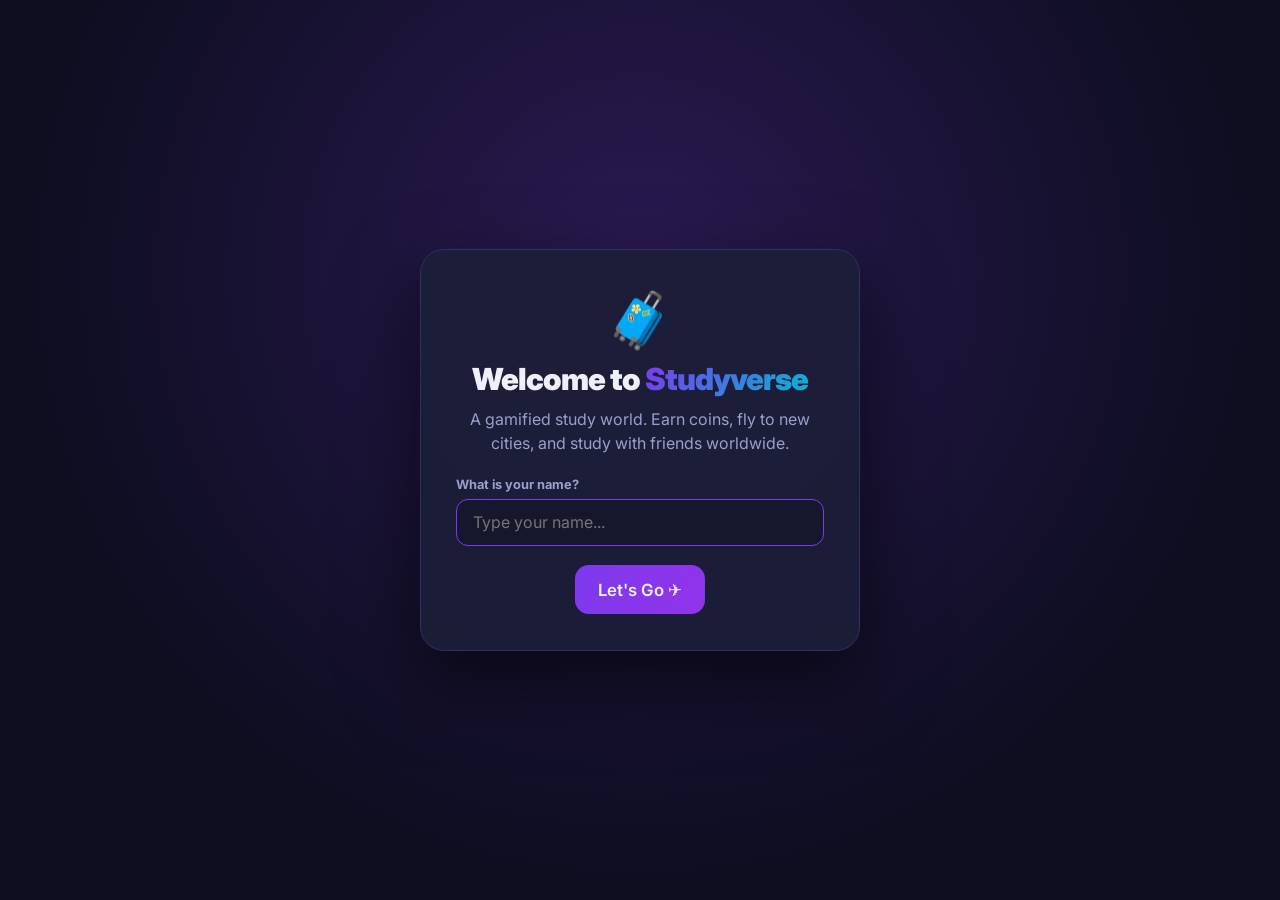
==== studyverse-standalone.html @ 5d55eea0 "Add single-file standalone build (studyverse-standalone.html) Self-contained artifact with Three.js," ====
<!DOCTYPE html>
<html lang="en" data-theme="dark">
<head>
  <meta charset="UTF-8">
  <meta name="viewport" content="width=device-width, initial-scale=1.0, maximum-scale=1.0, user-scalable=no">
  <meta name="description" content="Studyverse — a gamified 3D study-timer world. Earn coins, fly to new cities, customize your character, and study with friends worldwide.">
  <meta name="theme-color" content="#0f1020">
  <title>Studyverse — Study. Travel. Connect.</title>
  <link rel="preconnect" href="https://fonts.googleapis.com">
  <link href="https://fonts.googleapis.com/css2?family=Inter:wght@400;600;700;800;900&display=swap" rel="stylesheet">
  <style>
/* ============================================================
   STUDYVERSE — styles
   ============================================================ */
:root {
  --bg: #0f1020;
  --bg2: #16172c;
  --card: #1c1e38;
  --card2: #24264a;
  --border: #2e3160;
  --text: #eef0ff;
  --muted: #9aa0cc;
  --accent: #7c3aed;
  --accent2: #06b6d4;
  --good: #10b981;
  --warn: #f59e0b;
  --bad: #ef4444;
  --gold: #fde047;
  --radius: 16px;
}
* { box-sizing: border-box; margin: 0; padding: 0; }
html, body { height: 100%; overflow: hidden; }
body {
  font-family: 'Inter', system-ui, -apple-system, sans-serif;
  background: var(--bg); color: var(--text);
  -webkit-font-smoothing: antialiased; touch-action: none;
}
.hidden { display: none !important; }
.muted { color: var(--muted); font-size: 0.85rem; }
.grad { background: linear-gradient(120deg, var(--accent), var(--accent2)); -webkit-background-clip: text; background-clip: text; -webkit-text-fill-color: transparent; }

/* ---- canvas ---- */
#canvas { position: fixed; inset: 0; width: 100%; height: 100%; display: block; z-index: 0; }

/* ---- buttons ---- */
.btn {
  font: inherit; font-weight: 600; border: 1px solid var(--border);
  background: var(--card2); color: var(--text); padding: 0.6rem 1rem;
  border-radius: 12px; cursor: pointer; transition: transform .12s, filter .12s, background .12s;
  display: inline-flex; align-items: center; gap: .4rem; justify-content: center;
}
.btn:hover { filter: brightness(1.12); transform: translateY(-1px); }
.btn:active { transform: translateY(0); }
.btn:disabled { opacity: .45; cursor: not-allowed; filter: none; transform: none; }
.btn-primary { background: linear-gradient(120deg, var(--accent), #9333ea); border-color: transparent; }
.btn-secondary { background: var(--card2); }
.btn-danger { background: linear-gradient(120deg, #dc2626, #ef4444); border-color: transparent; }
.btn-lg { padding: 0.85rem 1.4rem; font-size: 1.05rem; border-radius: 14px; }
.btn-tiny { padding: 0.35rem 0.7rem; font-size: 0.8rem; border-radius: 9px; }
.btn-full { width: 100%; }

/* ---- HUD ---- */
#hud { position: fixed; inset: 0; z-index: 10; pointer-events: none; }
#hud > * { pointer-events: auto; }
.hud-top {
  position: absolute; top: 14px; left: 14px; right: 14px; display: flex;
  justify-content: space-between; gap: 10px; flex-wrap: wrap;
}
.hud-stats { display: flex; gap: 8px; }
.hud-chip {
  background: rgba(20,22,45,0.82); backdrop-filter: blur(8px); border: 1px solid var(--border);
  border-radius: 999px; padding: 0.5rem 0.9rem; font-weight: 700; font-size: 0.95rem;
  display: flex; align-items: center; gap: 0.35rem; box-shadow: 0 6px 18px rgba(0,0,0,.3);
}
.hud-logo { font-weight: 900; letter-spacing: -0.5px; font-size: 1.1rem; }
.hud-nav {
  position: absolute; bottom: 16px; left: 50%; transform: translateX(-50%);
  display: flex; gap: 6px; background: rgba(20,22,45,0.85); backdrop-filter: blur(10px);
  border: 1px solid var(--border); border-radius: 18px; padding: 7px; box-shadow: 0 10px 30px rgba(0,0,0,.4);
  max-width: 96vw; overflow-x: auto;
}
.nav-btn {
  background: transparent; border: none; color: var(--text); cursor: pointer;
  display: flex; flex-direction: column; align-items: center; gap: 2px; padding: 6px 11px;
  border-radius: 12px; font-size: 0.65rem; font-weight: 600; transition: background .12s; white-space: nowrap;
}
.nav-btn:hover { background: var(--card2); }
.nav-btn .ni { font-size: 1.25rem; }

/* enter prompt */
#enter-prompt {
  position: absolute; bottom: 92px; left: 50%; transform: translateX(-50%);
  background: rgba(124,58,237,0.92); border-radius: 14px; padding: 0.7rem 1.2rem;
  font-weight: 700; box-shadow: 0 8px 24px rgba(124,58,237,.5); cursor: pointer;
  display: flex; align-items: center; gap: 0.5rem; animation: bob 1.4s ease-in-out infinite;
}
.kbd { background: rgba(0,0,0,.3); border-radius: 6px; padding: 2px 8px; font-size: 0.8rem; }
@keyframes bob { 0%,100%{ transform: translateX(-50%) translateY(0);} 50%{ transform: translateX(-50%) translateY(-5px);} }

/* mobile controls */
#mobile-controls { position: fixed; inset: 0; z-index: 9; pointer-events: none; }
#joystick {
  position: absolute; bottom: 80px; left: 24px; width: 110px; height: 110px;
  border-radius: 50%; background: rgba(20,22,45,0.5); border: 2px solid var(--border);
  pointer-events: auto; touch-action: none;
}
#joystick-stick {
  position: absolute; top: 50%; left: 50%; width: 48px; height: 48px; margin: -24px 0 0 -24px;
  border-radius: 50%; background: rgba(124,58,237,0.9); box-shadow: 0 4px 12px rgba(0,0,0,.4); transition: transform .05s;
}

/* ---- toasts ---- */
#toast-wrap { position: fixed; top: 64px; left: 50%; transform: translateX(-50%); z-index: 100; display: flex; flex-direction: column; gap: 8px; align-items: center; }
.toast {
  background: var(--card); border: 1px solid var(--border); border-radius: 12px;
  padding: 0.7rem 1.1rem; font-weight: 600; display: flex; gap: 0.5rem; align-items: center;
  box-shadow: 0 10px 30px rgba(0,0,0,.5); opacity: 0; transform: translateY(-12px); transition: all .3s;
}
.toast.show { opacity: 1; transform: translateY(0); }
.toast-emoji { font-size: 1.2rem; }

/* ---- onboarding ---- */
#onboarding {
  position: fixed; inset: 0; z-index: 50; display: flex; align-items: center; justify-content: center;
  background: radial-gradient(circle at 50% 30%, #2a1a52, #0d0d1f 70%);
  padding: 1.5rem;
}
#onboarding-card {
  background: rgba(28,30,56,0.9); backdrop-filter: blur(12px); border: 1px solid var(--border);
  border-radius: 24px; padding: 2.2rem; width: 100%; max-width: 440px; text-align: center;
  box-shadow: 0 30px 80px rgba(0,0,0,.6); animation: pop .4s ease;
}
@keyframes pop { from { opacity: 0; transform: scale(.94); } to { opacity: 1; transform: scale(1); } }
.ob-emoji { font-size: 3.4rem; margin-bottom: .6rem; }
.ob-title { font-size: 1.9rem; font-weight: 900; letter-spacing: -1px; margin-bottom: .6rem; }
.ob-title-sm { font-size: 1.5rem; font-weight: 800; margin-bottom: .3rem; }
.ob-sub { color: var(--muted); margin-bottom: 1.4rem; line-height: 1.5; }
.ob-label { display: block; text-align: left; font-size: .8rem; font-weight: 700; color: var(--muted); margin-bottom: .4rem; }
.ob-input {
  width: 100%; background: var(--bg2); border: 1px solid var(--border); color: var(--text);
  border-radius: 12px; padding: 0.8rem 1rem; font: inherit; margin-bottom: 1.2rem;
}
.ob-input:focus { outline: none; border-color: var(--accent); }
.shake { animation: shake .4s; border-color: var(--bad) !important; }
@keyframes shake { 0%,100%{transform:translateX(0)} 25%{transform:translateX(-8px)} 75%{transform:translateX(8px)} }
.ob-preview { width: 100%; height: 220px; margin-bottom: 1rem; display: flex; justify-content: center; }
.ob-customizer { margin-bottom: 1.2rem; }
.ob-walk-bar { height: 8px; background: var(--bg2); border-radius: 999px; overflow: hidden; margin-top: 1rem; }
.ob-walk-fill { height: 100%; width: 0; background: linear-gradient(90deg, var(--accent), var(--accent2)); transition: width 2.4s ease; }

/* customizer */
.cz-row { display: flex; align-items: center; gap: .6rem; margin-bottom: .6rem; }
.cz-lbl { width: 56px; text-align: left; font-size: .8rem; font-weight: 700; color: var(--muted); flex-shrink: 0; }
.cz-swatches { display: flex; gap: 6px; flex-wrap: wrap; }
.swatch {
  width: 34px; height: 34px; border-radius: 9px; border: 2px solid transparent; cursor: pointer;
  display: flex; align-items: center; justify-content: center; font-size: .75rem; color: #fff;
  background: var(--card2); transition: transform .1s;
}
.swatch:hover { transform: scale(1.1); }
.swatch.sel { border-color: #fff; box-shadow: 0 0 0 2px var(--accent); }

/* ---- panel ---- */
#panel {
  position: fixed; inset: 0; z-index: 40; display: flex; align-items: center; justify-content: center;
  background: rgba(0,0,0,.55); backdrop-filter: blur(4px); opacity: 0; pointer-events: none; transition: opacity .2s;
  padding: 1rem;
}
#panel.open { opacity: 1; pointer-events: auto; }
.panel-inner {
  background: var(--bg2); border: 1px solid var(--border); border-radius: 22px; width: 100%; max-width: 480px;
  max-height: 88vh; display: flex; flex-direction: column; box-shadow: 0 30px 80px rgba(0,0,0,.6);
  transform: translateY(20px); transition: transform .25s;
}
#panel.open .panel-inner { transform: translateY(0); }
#panel.wide .panel-inner { max-width: 760px; }
.panel-head {
  display: flex; align-items: center; justify-content: space-between; padding: 1.1rem 1.4rem;
  border-bottom: 1px solid var(--border); flex-shrink: 0;
}
.panel-head h2 { font-size: 1.2rem; font-weight: 800; }
.panel-x { background: var(--card2); border: none; color: var(--text); width: 34px; height: 34px; border-radius: 10px; cursor: pointer; font-size: 1.1rem; }
.panel-x:hover { background: var(--bad); }
#panel-body { padding: 1.3rem 1.4rem; overflow-y: auto; }

.step-h { font-size: .95rem; font-weight: 800; margin: 1.2rem 0 .7rem; color: var(--text); }
.step-h:first-child { margin-top: 0; }

/* ---- travel panel ---- */
.dur-grid { display: grid; grid-template-columns: repeat(4, 1fr); gap: 8px; margin-bottom: .8rem; }
.dur-card {
  background: var(--card); border: 2px solid var(--border); border-radius: 12px; padding: .8rem .4rem;
  cursor: pointer; display: flex; flex-direction: column; gap: 3px; align-items: center; transition: all .12s;
}
.dur-card:hover { border-color: var(--accent); }
.dur-card.sel { border-color: var(--accent); background: rgba(124,58,237,.18); }
.dur-min { font-weight: 800; font-size: .95rem; }
.dur-note { font-size: .65rem; color: var(--muted); }
.custom-wrap { display: flex; align-items: center; gap: .5rem; margin-bottom: .6rem; }
.custom-wrap .ob-input { width: 120px; margin: 0; }
.pom-toggle { display: flex; align-items: center; gap: .5rem; font-size: .85rem; color: var(--muted); cursor: pointer; }

.dest-list, .bg-list { display: grid; grid-template-columns: 1fr 1fr; gap: 8px; }
.dest-card {
  background: var(--card); border: 2px solid var(--border); border-radius: 12px; padding: .7rem; cursor: pointer;
  display: flex; align-items: center; gap: .6rem; text-align: left; transition: all .12s; position: relative;
}
.dest-card:hover { border-color: var(--accent2); }
.dest-card.sel { border-color: var(--accent); background: rgba(124,58,237,.18); }
.dest-card.rec { box-shadow: inset 0 0 0 1px rgba(6,182,212,.4); }
.dest-flag { font-size: 1.6rem; }
.dest-name { font-weight: 700; font-size: .9rem; }
.dest-meta { font-size: .68rem; color: var(--muted); display: block; }
.dest-stamp { color: var(--good); }
.dest-bonus { position: absolute; top: 6px; right: 8px; font-size: .65rem; background: rgba(16,185,129,.2); color: var(--good); padding: 1px 6px; border-radius: 6px; }

.bg-card {
  background: var(--card); border: 2px solid var(--border); border-radius: 12px; padding: .7rem; cursor: pointer;
  display: flex; flex-direction: column; align-items: center; gap: 3px; transition: all .12s; position: relative;
}
.bg-card:hover { border-color: var(--accent2); }
.bg-card.sel { border-color: var(--accent); background: rgba(124,58,237,.18); }
.bg-card.locked { opacity: .55; cursor: not-allowed; }
.bg-emoji { font-size: 1.8rem; }
.bg-name { font-weight: 700; font-size: .85rem; }
.bg-amb { font-size: .65rem; color: var(--muted); }
.bg-lock { font-size: .62rem; color: var(--warn); }
.bg-prev { font-size: .62rem; color: var(--accent2); text-decoration: underline; }

.bg-preview { border-radius: 16px; padding: 2.5rem 1.5rem; text-align: center; margin-bottom: 1rem; }
.bg-preview-emoji { font-size: 4rem; }
.bg-preview-name { font-size: 1.4rem; font-weight: 800; margin: .4rem 0; }
.bg-preview-amb { font-size: .85rem; opacity: .9; }
.bg-preview-desc { margin-top: .8rem; font-size: .9rem; opacity: .9; }

/* ---- study UI ---- */
#study-ui { position: fixed; inset: 0; z-index: 30; display: flex; flex-direction: column; justify-content: space-between; padding: 1.2rem; pointer-events: none; }
#study-ui > * { pointer-events: auto; }
.study-top { display: flex; flex-direction: column; align-items: center; gap: .5rem; }
.study-route { display: flex; align-items: center; gap: .7rem; background: rgba(15,16,32,.7); backdrop-filter: blur(8px); border: 1px solid var(--border); border-radius: 999px; padding: .5rem 1.1rem; font-weight: 700; }
.sr-line { color: var(--muted); }
.study-bg-tag { font-size: .8rem; color: var(--muted); background: rgba(15,16,32,.6); padding: .3rem .8rem; border-radius: 999px; }
#route-map { border-radius: 12px; }
.study-center { text-align: center; align-self: center; background: rgba(15,16,32,.55); backdrop-filter: blur(10px); border: 1px solid var(--border); border-radius: 20px; padding: 1.2rem 2rem; }
.study-timer { font-size: 3.4rem; font-weight: 900; letter-spacing: -2px; font-variant-numeric: tabular-nums; }
.study-phase { color: var(--muted); font-weight: 600; margin-bottom: .5rem; }
.study-coins { font-size: .95rem; font-weight: 700; color: var(--gold); }
.study-progress { height: 7px; background: var(--bg2); border-radius: 999px; overflow: hidden; margin-top: .7rem; width: 220px; }
.study-progress-fill { height: 100%; width: 0; background: linear-gradient(90deg, var(--accent), var(--accent2)); transition: width 1s linear; }
.study-participants { display: flex; gap: 8px; flex-wrap: wrap; justify-content: center; }
.part-chip { display: flex; align-items: center; gap: .4rem; background: rgba(15,16,32,.7); border: 1px solid var(--border); border-radius: 999px; padding: .35rem .8rem; font-size: .8rem; font-weight: 600; }
.part-chip.me { border-color: var(--accent); }
.part-dot { width: 9px; height: 9px; border-radius: 50%; }
.part-coins { color: var(--gold); }
.study-controls { display: flex; gap: 8px; justify-content: center; flex-wrap: wrap; }

/* results */
.results { position: absolute; inset: 0; display: flex; align-items: center; justify-content: center; background: rgba(0,0,0,.5); backdrop-filter: blur(6px); }
.results-card { background: var(--bg2); border: 1px solid var(--border); border-radius: 24px; padding: 2.2rem; text-align: center; max-width: 420px; width: 90%; box-shadow: 0 30px 80px rgba(0,0,0,.6); animation: pop .4s; }
.results-emoji { font-size: 3.5rem; }
.results-card h2 { font-size: 1.6rem; font-weight: 900; margin: .4rem 0; }
.results-sub { color: var(--muted); margin-bottom: 1.2rem; }
.results-stats { display: flex; gap: 10px; justify-content: center; flex-wrap: wrap; margin-bottom: 1.2rem; }
.rstat { background: var(--card); border: 1px solid var(--border); border-radius: 14px; padding: .8rem 1rem; min-width: 78px; }
.rstat-v { display: block; font-size: 1.4rem; font-weight: 900; }
.rstat-l { font-size: .68rem; color: var(--muted); }
.results-group { background: rgba(16,185,129,.12); color: var(--good); border-radius: 12px; padding: .7rem; margin-bottom: 1.2rem; font-weight: 600; font-size: .9rem; }

/* ---- shop ---- */
.shop-balance { font-size: 1rem; margin-bottom: .5rem; }
.shop-grid { display: grid; grid-template-columns: repeat(auto-fill, minmax(130px, 1fr)); gap: 10px; }
.shop-item { background: var(--card); border: 1px solid var(--border); border-radius: 14px; padding: .9rem; text-align: center; display: flex; flex-direction: column; align-items: center; gap: .35rem; }
.shop-item.owned { opacity: .75; }
.shop-emoji { width: 52px; height: 52px; border-radius: 12px; display: flex; align-items: center; justify-content: center; font-size: 1.6rem; background: var(--card2); }
.shop-name { font-weight: 700; font-size: .85rem; }
.shop-price { color: var(--gold); font-weight: 700; font-size: .82rem; }

/* ---- quests ---- */
.quest-intro { color: var(--muted); font-size: .85rem; margin-bottom: 1rem; }
.quest-card { background: var(--card); border: 1px solid var(--border); border-radius: 14px; padding: .9rem 1rem; margin-bottom: .7rem; }
.quest-card.done { border-color: var(--good); }
.quest-top { display: flex; justify-content: space-between; align-items: center; margin-bottom: .4rem; }
.quest-period { font-size: .62rem; text-transform: uppercase; font-weight: 800; padding: 2px 8px; border-radius: 6px; background: var(--card2); color: var(--muted); }
.quest-period.daily { background: rgba(6,182,212,.18); color: var(--accent2); }
.quest-period.weekly { background: rgba(124,58,237,.2); color: #a78bfa; }
.quest-reward { color: var(--gold); font-weight: 800; }
.quest-text { font-weight: 600; margin-bottom: .5rem; }
.quest-bar { height: 8px; background: var(--bg2); border-radius: 999px; overflow: hidden; }
.quest-bar.sm { height: 6px; margin-top: 4px; }
.quest-fill { height: 100%; background: linear-gradient(90deg, var(--accent), var(--accent2)); border-radius: 999px; transition: width .4s; }
.quest-bottom { display: flex; justify-content: space-between; align-items: center; margin-top: .5rem; font-size: .8rem; color: var(--muted); }
.quest-claimed { color: var(--good); font-weight: 700; }

/* ---- passport ---- */
.passport-head { display: flex; gap: 10px; margin-bottom: 1rem; }
.pp-stat { flex: 1; background: var(--card); border: 1px solid var(--border); border-radius: 14px; padding: .9rem; text-align: center; }
.pp-stat b { font-size: 1.5rem; display: block; }
.pp-stat span { font-size: .7rem; color: var(--muted); }
.passport-map { background: var(--card); border: 1px solid var(--border); border-radius: 14px; overflow: hidden; margin-bottom: 1rem; }
.passport-map canvas { width: 100%; display: block; }
.stamp-grid { display: grid; grid-template-columns: repeat(auto-fill, minmax(110px, 1fr)); gap: 10px; }
.stamp { background: var(--card); border: 1px dashed var(--accent); border-radius: 12px; padding: .8rem; text-align: center; display: flex; flex-direction: column; gap: 2px; }
.stamp-flag { font-size: 1.8rem; }
.stamp-name { font-weight: 700; font-size: .82rem; }
.stamp-date { font-size: .65rem; color: var(--muted); }

/* ---- friends ---- */
.tabs, .ctabs { display: flex; gap: 6px; margin-bottom: 1rem; background: var(--card); border-radius: 12px; padding: 4px; }
.tab, .ctab { flex: 1; background: transparent; border: none; color: var(--muted); font: inherit; font-weight: 700; padding: .55rem; border-radius: 9px; cursor: pointer; font-size: .82rem; }
.tab.active, .ctab.active { background: var(--accent); color: #fff; }
.friend-row { display: flex; align-items: center; gap: .6rem; padding: .7rem; border-bottom: 1px solid var(--border); }
.friend-dot { width: 10px; height: 10px; border-radius: 50%; flex-shrink: 0; }
.friend-dot.on { background: var(--good); box-shadow: 0 0 6px var(--good); }
.friend-dot.off { background: #555; }
.friend-av { width: 36px; height: 36px; border-radius: 50%; display: flex; align-items: center; justify-content: center; font-weight: 800; color: #fff; flex-shrink: 0; }
.friend-info { flex: 1; }
.friend-meta { display: block; font-size: .7rem; color: var(--muted); }
.friend-actions { display: flex; gap: 5px; }
.board-row { display: flex; align-items: center; gap: .7rem; padding: .6rem .7rem; border-bottom: 1px solid var(--border); }
.board-row.me { background: rgba(124,58,237,.12); border-radius: 10px; }
.board-rank { font-weight: 800; color: var(--muted); width: 34px; }
.board-name { flex: 1; font-weight: 600; }
.board-stat { font-size: .72rem; color: var(--muted); }

/* profile */
.profile-head { display: flex; align-items: center; gap: 1rem; margin-bottom: 1rem; }
.profile-av { width: 64px; height: 64px; border-radius: 50%; display: flex; align-items: center; justify-content: center; font-weight: 900; font-size: 1.6rem; color: #fff; }
.profile-stats { display: flex; gap: 8px; flex-wrap: wrap; margin-bottom: 1rem; }
.profile-actions { display: flex; gap: 8px; flex-wrap: wrap; margin-top: 1rem; }
.invite-box { text-align: center; padding: 1rem; }
.invite-emoji { font-size: 3rem; margin-bottom: .5rem; }
.invite-box p { margin-bottom: .6rem; }

/* dashboard */
.dash-grid { display: grid; grid-template-columns: repeat(auto-fit, minmax(220px, 1fr)); gap: 12px; }
.dash-card { background: var(--card); border: 1px solid var(--border); border-radius: 16px; padding: 1.1rem; }
.dash-card h3 { font-size: .9rem; margin-bottom: .5rem; }
.dash-big { font-size: 1.6rem; font-weight: 900; }
.dash-hero { grid-column: 1 / -1; display: flex; gap: 1rem; align-items: center; }
.dash-char { width: 140px; height: 150px; flex-shrink: 0; }
.dash-hero-info h2 { font-size: 1.5rem; font-weight: 900; }
.dash-pills { display: flex; gap: 8px; flex-wrap: wrap; margin-top: .6rem; }
.dash-pills span { background: var(--card2); border-radius: 999px; padding: .3rem .7rem; font-size: .8rem; font-weight: 700; }
.dash-quest { margin-bottom: .6rem; font-size: .82rem; }
.dash-friend { display: flex; align-items: center; gap: .5rem; padding: .3rem 0; font-size: .85rem; }
.dash-cta { display: flex; flex-direction: column; justify-content: center; align-items: center; gap: .7rem; text-align: center; background: linear-gradient(135deg, rgba(124,58,237,.18), rgba(6,182,212,.12)); }

/* ---- chat ---- */
#chat-panel {
  position: fixed; top: 0; right: 0; bottom: 0; width: 360px; max-width: 92vw; z-index: 45;
  background: var(--bg2); border-left: 1px solid var(--border); display: flex; flex-direction: column;
  transform: translateX(105%); transition: transform .25s; box-shadow: -10px 0 40px rgba(0,0,0,.5);
}
#chat-panel.open { transform: translateX(0); }
.chat-head { display: flex; align-items: center; justify-content: space-between; padding: 1rem; border-bottom: 1px solid var(--border); }
.chat-head h3 { font-size: 1rem; }
#chat-tabs { display: flex; gap: 4px; padding: .6rem; border-bottom: 1px solid var(--border); overflow-x: auto; }
.ctab { background: var(--card); color: var(--muted); border: none; padding: .4rem .7rem; border-radius: 8px; font: inherit; font-size: .75rem; font-weight: 700; cursor: pointer; white-space: nowrap; }
.ctab.active { background: var(--accent); color: #fff; }
#chat-messages { flex: 1; overflow-y: auto; padding: 1rem; display: flex; flex-direction: column; gap: .7rem; }
.cmsg { display: flex; gap: .5rem; align-items: flex-start; }
.cmsg.me { justify-content: flex-end; }
.chead { width: 30px; height: 30px; border-radius: 50%; display: flex; align-items: center; justify-content: center; font-weight: 800; font-size: .85rem; color: #fff; flex-shrink: 0; }
.cname { font-size: .7rem; color: var(--muted); margin-bottom: 2px; font-weight: 700; }
.cbubble { background: var(--card); border: 1px solid var(--border); border-radius: 14px; padding: .55rem .8rem; font-size: .88rem; max-width: 230px; position: relative; cursor: pointer; }
.cbubble.me { background: linear-gradient(120deg, var(--accent), #9333ea); border-color: transparent; }
.creacts { display: flex; gap: 4px; margin-top: 4px; }
.creact { font-size: .7rem; background: rgba(0,0,0,.25); padding: 1px 6px; border-radius: 8px; }
.react-picker { position: absolute; top: -38px; right: 0; background: var(--card2); border: 1px solid var(--border); border-radius: 12px; padding: 4px; display: flex; gap: 2px; box-shadow: 0 6px 20px rgba(0,0,0,.5); z-index: 5; }
.react-picker button { background: transparent; border: none; font-size: 1.1rem; cursor: pointer; padding: 3px; border-radius: 8px; }
.react-picker button:hover { background: var(--card); }
#chat-typing { font-size: .75rem; color: var(--muted); padding: 0 1rem; font-style: italic; }
.chat-input-bar { display: flex; gap: 6px; padding: .7rem; border-top: 1px solid var(--border); position: relative; }
.chat-input-bar input { flex: 1; background: var(--bg); border: 1px solid var(--border); color: var(--text); border-radius: 10px; padding: .6rem .8rem; font: inherit; }
.chat-input-bar input:focus { outline: none; border-color: var(--accent); }
.icon-btn { background: var(--card2); border: 1px solid var(--border); color: var(--text); border-radius: 10px; width: 40px; cursor: pointer; font-size: 1.1rem; }
#emoji-tray { position: absolute; bottom: 56px; right: 8px; left: 8px; background: var(--card2); border: 1px solid var(--border); border-radius: 12px; padding: .6rem; display: flex; flex-wrap: wrap; gap: 4px; max-height: 160px; overflow-y: auto; box-shadow: 0 -6px 20px rgba(0,0,0,.4); }
.emoji-btn { background: transparent; border: none; font-size: 1.3rem; cursor: pointer; padding: 3px; border-radius: 8px; }
.emoji-btn:hover { background: var(--card); }

@media (max-width: 600px) {
  .dur-grid { grid-template-columns: repeat(2, 1fr); }
  .dest-list, .bg-list { grid-template-columns: 1fr; }
  .study-timer { font-size: 2.6rem; }
  .nav-btn .ni { font-size: 1.1rem; }
  .dash-hero { flex-direction: column; text-align: center; }
}

</style>
</head>
<body>

<!-- 3D world canvas -->
<canvas id="canvas"></canvas>

<!-- ───────────── ONBOARDING ───────────── -->
<div id="onboarding" class="hidden">
  <div id="onboarding-card"></div>
</div>

<!-- ───────────── HUD ───────────── -->
<div id="hud" class="hidden">
  <div class="hud-top">
    <div class="hud-chip hud-logo">🧳 <span class="grad">Studyverse</span></div>
    <div class="hud-stats">
      <div class="hud-chip">⭐ <span id="hud-coins">0</span></div>
      <div class="hud-chip">🔥 <span id="hud-streak">0</span></div>
      <div class="hud-chip">✈️ <span id="hud-miles">0</span> mi</div>
    </div>
  </div>

  <div id="enter-prompt" class="hidden">
    <span class="kbd">E</span> Enter <b id="enter-prompt-name"></b>
  </div>

  <div class="hud-nav">
    <button class="nav-btn" data-nav="dashboard"><span class="ni">🏠</span>Home</button>
    <button class="nav-btn" data-nav="travel"><span class="ni">✈️</span>Fly</button>
    <button class="nav-btn" data-nav="shop"><span class="ni">🛍️</span>Shop</button>
    <button class="nav-btn" data-nav="quests"><span class="ni">📋</span>Quests</button>
    <button class="nav-btn" data-nav="passport"><span class="ni">🛂</span>Passport</button>
    <button class="nav-btn" data-nav="friends"><span class="ni">🤝</span>Friends</button>
    <button class="nav-btn" data-nav="chat"><span class="ni">💬</span>Chat</button>
    <button class="nav-btn" data-nav="profile"><span class="ni">👤</span>Profile</button>
  </div>
</div>

<!-- ───────────── MOBILE CONTROLS ───────────── -->
<div id="mobile-controls" class="hidden">
  <div id="joystick"><div id="joystick-stick"></div></div>
</div>

<!-- ───────────── STUDY SESSION UI ───────────── -->
<div id="study-ui" class="hidden"></div>

<!-- ───────────── GENERIC PANEL (modal) ───────────── -->
<div id="panel">
  <div class="panel-inner">
    <div class="panel-head">
      <h2 id="panel-title">Panel</h2>
      <button class="panel-x" id="panel-close">✕</button>
    </div>
    <div id="panel-body"></div>
  </div>
</div>

<!-- ───────────── CHAT PANEL ───────────── -->
<div id="chat-panel">
  <div class="chat-head">
    <h3 id="chat-room-name">Global Chat</h3>
    <button class="panel-x" id="chat-close">✕</button>
  </div>
  <div id="chat-tabs">
    <button class="ctab active" data-room="global">🌍 Global</button>
    <button class="ctab" data-room="lobby">🛋️ Study Lobby</button>
  </div>
  <div id="chat-messages"></div>
  <div id="chat-typing" class="hidden"></div>
  <div class="chat-input-bar">
    <button class="icon-btn" id="chat-emoji-btn">😊</button>
    <input id="chat-input" placeholder="Type a message..." maxlength="240" />
    <button class="btn btn-primary" id="chat-send">➤</button>
    <div id="emoji-tray" class="hidden"></div>
  </div>
</div>

<!-- ───────────── TOASTS ───────────── -->
<div id="toast-wrap"></div>

<!-- ───────────── SCRIPTS ───────────── -->
<script>
/**
 * @license
 * Copyright 2010-2021 Three.js Authors
 * SPDX-License-Identifier: MIT
 */
!function(t,e){"object"==typeof exports&&"undefined"!=typeof module?e(exports):"function"==typeof define&&define.amd?define(["exports"],e):e((t="undefined"!=typeof globalThis?globalThis:t||self).THREE={})}(this,(function(t){"use strict";const e="128",n=100,i=300,r=301,s=302,a=303,o=304,l=306,c=307,h=1e3,u=1001,d=1002,p=1003,m=1004,f=1005,g=1006,v=1007,y=1008,x=1009,_=1012,w=1014,b=1015,M=1016,S=1020,T=1022,E=1023,A=1026,L=1027,R=33776,C=33777,P=33778,D=33779,I=35840,N=35841,B=35842,z=35843,F=37492,O=37496,H=2300,G=2301,U=2302,k=2400,V=2401,W=2402,j=2500,q=2501,X=3e3,Y=3001,Z=3007,J=3002,Q=3004,K=3005,$=3006,tt=7680,et=35044,nt=35048,it="300 es";class rt{addEventListener(t,e){void 0===this._listeners&&(this._listeners={});const n=this._listeners;void 0===n[t]&&(n[t]=[]),-1===n[t].indexOf(e)&&n[t].push(e)}hasEventListener(t,e){if(void 0===this._listeners)return!1;const n=this._listeners;return void 0!==n[t]&&-1!==n[t].indexOf(e)}removeEventListener(t,e){if(void 0===this._listeners)return;const n=this._listeners[t];if(void 0!==n){const t=n.indexOf(e);-1!==t&&n.splice(t,1)}}dispatchEvent(t){if(void 0===this._listeners)return;const e=this._listeners[t.type];if(void 0!==e){t.target=this;const n=e.slice(0);for(let e=0,i=n.length;e<i;e++)n[e].call(this,t);t.target=null}}}const st=[];for(let t=0;t<256;t++)st[t]=(t<16?"0":"")+t.toString(16);let at=1234567;const ot=Math.PI/180,lt=180/Math.PI;function ct(){const t=4294967295*Math.random()|0,e=4294967295*Math.random()|0,n=4294967295*Math.random()|0,i=4294967295*Math.random()|0;return(st[255&t]+st[t>>8&255]+st[t>>16&255]+st[t>>24&255]+"-"+st[255&e]+st[e>>8&255]+"-"+st[e>>16&15|64]+st[e>>24&255]+"-"+st[63&n|128]+st[n>>8&255]+"-"+st[n>>16&255]+st[n>>24&255]+st[255&i]+st[i>>8&255]+st[i>>16&255]+st[i>>24&255]).toUpperCase()}function ht(t,e,n){return Math.max(e,Math.min(n,t))}function ut(t,e){return(t%e+e)%e}function dt(t,e,n){return(1-n)*t+n*e}function pt(t){return 0==(t&t-1)&&0!==t}function mt(t){return Math.pow(2,Math.ceil(Math.log(t)/Math.LN2))}function ft(t){return Math.pow(2,Math.floor(Math.log(t)/Math.LN2))}var gt=Object.freeze({__proto__:null,DEG2RAD:ot,RAD2DEG:lt,generateUUID:ct,clamp:ht,euclideanModulo:ut,mapLinear:function(t,e,n,i,r){return i+(t-e)*(r-i)/(n-e)},inverseLerp:function(t,e,n){return t!==e?(n-t)/(e-t):0},lerp:dt,damp:function(t,e,n,i){return dt(t,e,1-Math.exp(-n*i))},pingpong:function(t,e=1){return e-Math.abs(ut(t,2*e)-e)},smoothstep:function(t,e,n){return t<=e?0:t>=n?1:(t=(t-e)/(n-e))*t*(3-2*t)},smootherstep:function(t,e,n){return t<=e?0:t>=n?1:(t=(t-e)/(n-e))*t*t*(t*(6*t-15)+10)},randInt:function(t,e){return t+Math.floor(Math.random()*(e-t+1))},randFloat:function(t,e){return t+Math.random()*(e-t)},randFloatSpread:function(t){return t*(.5-Math.random())},seededRandom:function(t){return void 0!==t&&(at=t%2147483647),at=16807*at%2147483647,(at-1)/2147483646},degToRad:function(t){return t*ot},radToDeg:function(t){return t*lt},isPowerOfTwo:pt,ceilPowerOfTwo:mt,floorPowerOfTwo:ft,setQuaternionFromProperEuler:function(t,e,n,i,r){const s=Math.cos,a=Math.sin,o=s(n/2),l=a(n/2),c=s((e+i)/2),h=a((e+i)/2),u=s((e-i)/2),d=a((e-i)/2),p=s((i-e)/2),m=a((i-e)/2);switch(r){case"XYX":t.set(o*h,l*u,l*d,o*c);break;case"YZY":t.set(l*d,o*h,l*u,o*c);break;case"ZXZ":t.set(l*u,l*d,o*h,o*c);break;case"XZX":t.set(o*h,l*m,l*p,o*c);break;case"YXY":t.set(l*p,o*h,l*m,o*c);break;case"ZYZ":t.set(l*m,l*p,o*h,o*c);break;default:console.warn("THREE.MathUtils: .setQuaternionFromProperEuler() encountered an unknown order: "+r)}}});class vt{constructor(t=0,e=0){this.x=t,this.y=e}get width(){return this.x}set width(t){this.x=t}get height(){return this.y}set height(t){this.y=t}set(t,e){return this.x=t,this.y=e,this}setScalar(t){return this.x=t,this.y=t,this}setX(t){return this.x=t,this}setY(t){return this.y=t,this}setComponent(t,e){switch(t){case 0:this.x=e;break;case 1:this.y=e;break;default:throw new Error("index is out of range: "+t)}return this}getComponent(t){switch(t){case 0:return this.x;case 1:return this.y;default:throw new Error("index is out of range: "+t)}}clone(){return new this.constructor(this.x,this.y)}copy(t){return this.x=t.x,this.y=t.y,this}add(t,e){return void 0!==e?(console.warn("THREE.Vector2: .add() now only accepts one argument. Use .addVectors( a, b ) instead."),this.addVectors(t,e)):(this.x+=t.x,this.y+=t.y,this)}addScalar(t){return this.x+=t,this.y+=t,this}addVectors(t,e){return this.x=t.x+e.x,this.y=t.y+e.y,this}addScaledVector(t,e){return this.x+=t.x*e,this.y+=t.y*e,this}sub(t,e){return void 0!==e?(console.warn("THREE.Vector2: .sub() now only accepts one argument. Use .subVectors( a, b ) instead."),this.subVectors(t,e)):(this.x-=t.x,this.y-=t.y,this)}subScalar(t){return this.x-=t,this.y-=t,this}subVectors(t,e){return this.x=t.x-e.x,this.y=t.y-e.y,this}multiply(t){return this.x*=t.x,this.y*=t.y,this}multiplyScalar(t){return this.x*=t,this.y*=t,this}divide(t){return this.x/=t.x,this.y/=t.y,this}divideScalar(t){return this.multiplyScalar(1/t)}applyMatrix3(t){const e=this.x,n=this.y,i=t.elements;return this.x=i[0]*e+i[3]*n+i[6],this.y=i[1]*e+i[4]*n+i[7],this}min(t){return this.x=Math.min(this.x,t.x),this.y=Math.min(this.y,t.y),this}max(t){return this.x=Math.max(this.x,t.x),this.y=Math.max(this.y,t.y),this}clamp(t,e){return this.x=Math.max(t.x,Math.min(e.x,this.x)),this.y=Math.max(t.y,Math.min(e.y,this.y)),this}clampScalar(t,e){return this.x=Math.max(t,Math.min(e,this.x)),this.y=Math.max(t,Math.min(e,this.y)),this}clampLength(t,e){const n=this.length();return this.divideScalar(n||1).multiplyScalar(Math.max(t,Math.min(e,n)))}floor(){return this.x=Math.floor(this.x),this.y=Math.floor(this.y),this}ceil(){return this.x=Math.ceil(this.x),this.y=Math.ceil(this.y),this}round(){return this.x=Math.round(this.x),this.y=Math.round(this.y),this}roundToZero(){return this.x=this.x<0?Math.ceil(this.x):Math.floor(this.x),this.y=this.y<0?Math.ceil(this.y):Math.floor(this.y),this}negate(){return this.x=-this.x,this.y=-this.y,this}dot(t){return this.x*t.x+this.y*t.y}cross(t){return this.x*t.y-this.y*t.x}lengthSq(){return this.x*this.x+this.y*this.y}length(){return Math.sqrt(this.x*this.x+this.y*this.y)}manhattanLength(){return Math.abs(this.x)+Math.abs(this.y)}normalize(){return this.divideScalar(this.length()||1)}angle(){return Math.atan2(-this.y,-this.x)+Math.PI}distanceTo(t){return Math.sqrt(this.distanceToSquared(t))}distanceToSquared(t){const e=this.x-t.x,n=this.y-t.y;return e*e+n*n}manhattanDistanceTo(t){return Math.abs(this.x-t.x)+Math.abs(this.y-t.y)}setLength(t){return this.normalize().multiplyScalar(t)}lerp(t,e){return this.x+=(t.x-this.x)*e,this.y+=(t.y-this.y)*e,this}lerpVectors(t,e,n){return this.x=t.x+(e.x-t.x)*n,this.y=t.y+(e.y-t.y)*n,this}equals(t){return t.x===this.x&&t.y===this.y}fromArray(t,e=0){return this.x=t[e],this.y=t[e+1],this}toArray(t=[],e=0){return t[e]=this.x,t[e+1]=this.y,t}fromBufferAttribute(t,e,n){return void 0!==n&&console.warn("THREE.Vector2: offset has been removed from .fromBufferAttribute()."),this.x=t.getX(e),this.y=t.getY(e),this}rotateAround(t,e){const n=Math.cos(e),i=Math.sin(e),r=this.x-t.x,s=this.y-t.y;return this.x=r*n-s*i+t.x,this.y=r*i+s*n+t.y,this}random(){return this.x=Math.random(),this.y=Math.random(),this}}vt.prototype.isVector2=!0;class yt{constructor(){this.elements=[1,0,0,0,1,0,0,0,1],arguments.length>0&&console.error("THREE.Matrix3: the constructor no longer reads arguments. use .set() instead.")}set(t,e,n,i,r,s,a,o,l){const c=this.elements;return c[0]=t,c[1]=i,c[2]=a,c[3]=e,c[4]=r,c[5]=o,c[6]=n,c[7]=s,c[8]=l,this}identity(){return this.set(1,0,0,0,1,0,0,0,1),this}copy(t){const e=this.elements,n=t.elements;return e[0]=n[0],e[1]=n[1],e[2]=n[2],e[3]=n[3],e[4]=n[4],e[5]=n[5],e[6]=n[6],e[7]=n[7],e[8]=n[8],this}extractBasis(t,e,n){return t.setFromMatrix3Column(this,0),e.setFromMatrix3Column(this,1),n.setFromMatrix3Column(this,2),this}setFromMatrix4(t){const e=t.elements;return this.set(e[0],e[4],e[8],e[1],e[5],e[9],e[2],e[6],e[10]),this}multiply(t){return this.multiplyMatrices(this,t)}premultiply(t){return this.multiplyMatrices(t,this)}multiplyMatrices(t,e){const n=t.elements,i=e.elements,r=this.elements,s=n[0],a=n[3],o=n[6],l=n[1],c=n[4],h=n[7],u=n[2],d=n[5],p=n[8],m=i[0],f=i[3],g=i[6],v=i[1],y=i[4],x=i[7],_=i[2],w=i[5],b=i[8];return r[0]=s*m+a*v+o*_,r[3]=s*f+a*y+o*w,r[6]=s*g+a*x+o*b,r[1]=l*m+c*v+h*_,r[4]=l*f+c*y+h*w,r[7]=l*g+c*x+h*b,r[2]=u*m+d*v+p*_,r[5]=u*f+d*y+p*w,r[8]=u*g+d*x+p*b,this}multiplyScalar(t){const e=this.elements;return e[0]*=t,e[3]*=t,e[6]*=t,e[1]*=t,e[4]*=t,e[7]*=t,e[2]*=t,e[5]*=t,e[8]*=t,this}determinant(){const t=this.elements,e=t[0],n=t[1],i=t[2],r=t[3],s=t[4],a=t[5],o=t[6],l=t[7],c=t[8];return e*s*c-e*a*l-n*r*c+n*a*o+i*r*l-i*s*o}invert(){const t=this.elements,e=t[0],n=t[1],i=t[2],r=t[3],s=t[4],a=t[5],o=t[6],l=t[7],c=t[8],h=c*s-a*l,u=a*o-c*r,d=l*r-s*o,p=e*h+n*u+i*d;if(0===p)return this.set(0,0,0,0,0,0,0,0,0);const m=1/p;return t[0]=h*m,t[1]=(i*l-c*n)*m,t[2]=(a*n-i*s)*m,t[3]=u*m,t[4]=(c*e-i*o)*m,t[5]=(i*r-a*e)*m,t[6]=d*m,t[7]=(n*o-l*e)*m,t[8]=(s*e-n*r)*m,this}transpose(){let t;const e=this.elements;return t=e[1],e[1]=e[3],e[3]=t,t=e[2],e[2]=e[6],e[6]=t,t=e[5],e[5]=e[7],e[7]=t,this}getNormalMatrix(t){return this.setFromMatrix4(t).invert().transpose()}transposeIntoArray(t){const e=this.elements;return t[0]=e[0],t[1]=e[3],t[2]=e[6],t[3]=e[1],t[4]=e[4],t[5]=e[7],t[6]=e[2],t[7]=e[5],t[8]=e[8],this}setUvTransform(t,e,n,i,r,s,a){const o=Math.cos(r),l=Math.sin(r);return this.set(n*o,n*l,-n*(o*s+l*a)+s+t,-i*l,i*o,-i*(-l*s+o*a)+a+e,0,0,1),this}scale(t,e){const n=this.elements;return n[0]*=t,n[3]*=t,n[6]*=t,n[1]*=e,n[4]*=e,n[7]*=e,this}rotate(t){const e=Math.cos(t),n=Math.sin(t),i=this.elements,r=i[0],s=i[3],a=i[6],o=i[1],l=i[4],c=i[7];return i[0]=e*r+n*o,i[3]=e*s+n*l,i[6]=e*a+n*c,i[1]=-n*r+e*o,i[4]=-n*s+e*l,i[7]=-n*a+e*c,this}translate(t,e){const n=this.elements;return n[0]+=t*n[2],n[3]+=t*n[5],n[6]+=t*n[8],n[1]+=e*n[2],n[4]+=e*n[5],n[7]+=e*n[8],this}equals(t){const e=this.elements,n=t.elements;for(let t=0;t<9;t++)if(e[t]!==n[t])return!1;return!0}fromArray(t,e=0){for(let n=0;n<9;n++)this.elements[n]=t[n+e];return this}toArray(t=[],e=0){const n=this.elements;return t[e]=n[0],t[e+1]=n[1],t[e+2]=n[2],t[e+3]=n[3],t[e+4]=n[4],t[e+5]=n[5],t[e+6]=n[6],t[e+7]=n[7],t[e+8]=n[8],t}clone(){return(new this.constructor).fromArray(this.elements)}}let xt;yt.prototype.isMatrix3=!0;class _t{static getDataURL(t){if(/^data:/i.test(t.src))return t.src;if("undefined"==typeof HTMLCanvasElement)return t.src;let e;if(t instanceof HTMLCanvasElement)e=t;else{void 0===xt&&(xt=document.createElementNS("http://www.w3.org/1999/xhtml","canvas")),xt.width=t.width,xt.height=t.height;const n=xt.getContext("2d");t instanceof ImageData?n.putImageData(t,0,0):n.drawImage(t,0,0,t.width,t.height),e=xt}return e.width>2048||e.height>2048?(console.warn("THREE.ImageUtils.getDataURL: Image converted to jpg for performance reasons",t),e.toDataURL("image/jpeg",.6)):e.toDataURL("image/png")}}let wt=0;class bt extends rt{constructor(t=bt.DEFAULT_IMAGE,e=bt.DEFAULT_MAPPING,n=1001,i=1001,r=1006,s=1008,a=1023,o=1009,l=1,c=3e3){super(),Object.defineProperty(this,"id",{value:wt++}),this.uuid=ct(),this.name="",this.image=t,this.mipmaps=[],this.mapping=e,this.wrapS=n,this.wrapT=i,this.magFilter=r,this.minFilter=s,this.anisotropy=l,this.format=a,this.internalFormat=null,this.type=o,this.offset=new vt(0,0),this.repeat=new vt(1,1),this.center=new vt(0,0),this.rotation=0,this.matrixAutoUpdate=!0,this.matrix=new yt,this.generateMipmaps=!0,this.premultiplyAlpha=!1,this.flipY=!0,this.unpackAlignment=4,this.encoding=c,this.version=0,this.onUpdate=null}updateMatrix(){this.matrix.setUvTransform(this.offset.x,this.offset.y,this.repeat.x,this.repeat.y,this.rotation,this.center.x,this.center.y)}clone(){return(new this.constructor).copy(this)}copy(t){return this.name=t.name,this.image=t.image,this.mipmaps=t.mipmaps.slice(0),this.mapping=t.mapping,this.wrapS=t.wrapS,this.wrapT=t.wrapT,this.magFilter=t.magFilter,this.minFilter=t.minFilter,this.anisotropy=t.anisotropy,this.format=t.format,this.internalFormat=t.internalFormat,this.type=t.type,this.offset.copy(t.offset),this.repeat.copy(t.repeat),this.center.copy(t.center),this.rotation=t.rotation,this.matrixAutoUpdate=t.matrixAutoUpdate,this.matrix.copy(t.matrix),this.generateMipmaps=t.generateMipmaps,this.premultiplyAlpha=t.premultiplyAlpha,this.flipY=t.flipY,this.unpackAlignment=t.unpackAlignment,this.encoding=t.encoding,this}toJSON(t){const e=void 0===t||"string"==typeof t;if(!e&&void 0!==t.textures[this.uuid])return t.textures[this.uuid];const n={metadata:{version:4.5,type:"Texture",generator:"Texture.toJSON"},uuid:this.uuid,name:this.name,mapping:this.mapping,repeat:[this.repeat.x,this.repeat.y],offset:[this.offset.x,this.offset.y],center:[this.center.x,this.center.y],rotation:this.rotation,wrap:[this.wrapS,this.wrapT],format:this.format,type:this.type,encoding:this.encoding,minFilter:this.minFilter,magFilter:this.magFilter,anisotropy:this.anisotropy,flipY:this.flipY,premultiplyAlpha:this.premultiplyAlpha,unpackAlignment:this.unpackAlignment};if(void 0!==this.image){const i=this.image;if(void 0===i.uuid&&(i.uuid=ct()),!e&&void 0===t.images[i.uuid]){let e;if(Array.isArray(i)){e=[];for(let t=0,n=i.length;t<n;t++)i[t].isDataTexture?e.push(Mt(i[t].image)):e.push(Mt(i[t]))}else e=Mt(i);t.images[i.uuid]={uuid:i.uuid,url:e}}n.image=i.uuid}return e||(t.textures[this.uuid]=n),n}dispose(){this.dispatchEvent({type:"dispose"})}transformUv(t){if(this.mapping!==i)return t;if(t.applyMatrix3(this.matrix),t.x<0||t.x>1)switch(this.wrapS){case h:t.x=t.x-Math.floor(t.x);break;case u:t.x=t.x<0?0:1;break;case d:1===Math.abs(Math.floor(t.x)%2)?t.x=Math.ceil(t.x)-t.x:t.x=t.x-Math.floor(t.x)}if(t.y<0||t.y>1)switch(this.wrapT){case h:t.y=t.y-Math.floor(t.y);break;case u:t.y=t.y<0?0:1;break;case d:1===Math.abs(Math.floor(t.y)%2)?t.y=Math.ceil(t.y)-t.y:t.y=t.y-Math.floor(t.y)}return this.flipY&&(t.y=1-t.y),t}set needsUpdate(t){!0===t&&this.version++}}function Mt(t){return"undefined"!=typeof HTMLImageElement&&t instanceof HTMLImageElement||"undefined"!=typeof HTMLCanvasElement&&t instanceof HTMLCanvasElement||"undefined"!=typeof ImageBitmap&&t instanceof ImageBitmap?_t.getDataURL(t):t.data?{data:Array.prototype.slice.call(t.data),width:t.width,height:t.height,type:t.data.constructor.name}:(console.warn("THREE.Texture: Unable to serialize Texture."),{})}bt.DEFAULT_IMAGE=void 0,bt.DEFAULT_MAPPING=i,bt.prototype.isTexture=!0;class St{constructor(t=0,e=0,n=0,i=1){this.x=t,this.y=e,this.z=n,this.w=i}get width(){return this.z}set width(t){this.z=t}get height(){return this.w}set height(t){this.w=t}set(t,e,n,i){return this.x=t,this.y=e,this.z=n,this.w=i,this}setScalar(t){return this.x=t,this.y=t,this.z=t,this.w=t,this}setX(t){return this.x=t,this}setY(t){return this.y=t,this}setZ(t){return this.z=t,this}setW(t){return this.w=t,this}setComponent(t,e){switch(t){case 0:this.x=e;break;case 1:this.y=e;break;case 2:this.z=e;break;case 3:this.w=e;break;default:throw new Error("index is out of range: "+t)}return this}getComponent(t){switch(t){case 0:return this.x;case 1:return this.y;case 2:return this.z;case 3:return this.w;default:throw new Error("index is out of range: "+t)}}clone(){return new this.constructor(this.x,this.y,this.z,this.w)}copy(t){return this.x=t.x,this.y=t.y,this.z=t.z,this.w=void 0!==t.w?t.w:1,this}add(t,e){return void 0!==e?(console.warn("THREE.Vector4: .add() now only accepts one argument. Use .addVectors( a, b ) instead."),this.addVectors(t,e)):(this.x+=t.x,this.y+=t.y,this.z+=t.z,this.w+=t.w,this)}addScalar(t){return this.x+=t,this.y+=t,this.z+=t,this.w+=t,this}addVectors(t,e){return this.x=t.x+e.x,this.y=t.y+e.y,this.z=t.z+e.z,this.w=t.w+e.w,this}addScaledVector(t,e){return this.x+=t.x*e,this.y+=t.y*e,this.z+=t.z*e,this.w+=t.w*e,this}sub(t,e){return void 0!==e?(console.warn("THREE.Vector4: .sub() now only accepts one argument. Use .subVectors( a, b ) instead."),this.subVectors(t,e)):(this.x-=t.x,this.y-=t.y,this.z-=t.z,this.w-=t.w,this)}subScalar(t){return this.x-=t,this.y-=t,this.z-=t,this.w-=t,this}subVectors(t,e){return this.x=t.x-e.x,this.y=t.y-e.y,this.z=t.z-e.z,this.w=t.w-e.w,this}multiply(t){return this.x*=t.x,this.y*=t.y,this.z*=t.z,this.w*=t.w,this}multiplyScalar(t){return this.x*=t,this.y*=t,this.z*=t,this.w*=t,this}applyMatrix4(t){const e=this.x,n=this.y,i=this.z,r=this.w,s=t.elements;return this.x=s[0]*e+s[4]*n+s[8]*i+s[12]*r,this.y=s[1]*e+s[5]*n+s[9]*i+s[13]*r,this.z=s[2]*e+s[6]*n+s[10]*i+s[14]*r,this.w=s[3]*e+s[7]*n+s[11]*i+s[15]*r,this}divideScalar(t){return this.multiplyScalar(1/t)}setAxisAngleFromQuaternion(t){this.w=2*Math.acos(t.w);const e=Math.sqrt(1-t.w*t.w);return e<1e-4?(this.x=1,this.y=0,this.z=0):(this.x=t.x/e,this.y=t.y/e,this.z=t.z/e),this}setAxisAngleFromRotationMatrix(t){let e,n,i,r;const s=.01,a=.1,o=t.elements,l=o[0],c=o[4],h=o[8],u=o[1],d=o[5],p=o[9],m=o[2],f=o[6],g=o[10];if(Math.abs(c-u)<s&&Math.abs(h-m)<s&&Math.abs(p-f)<s){if(Math.abs(c+u)<a&&Math.abs(h+m)<a&&Math.abs(p+f)<a&&Math.abs(l+d+g-3)<a)return this.set(1,0,0,0),this;e=Math.PI;const t=(l+1)/2,o=(d+1)/2,v=(g+1)/2,y=(c+u)/4,x=(h+m)/4,_=(p+f)/4;return t>o&&t>v?t<s?(n=0,i=.707106781,r=.707106781):(n=Math.sqrt(t),i=y/n,r=x/n):o>v?o<s?(n=.707106781,i=0,r=.707106781):(i=Math.sqrt(o),n=y/i,r=_/i):v<s?(n=.707106781,i=.707106781,r=0):(r=Math.sqrt(v),n=x/r,i=_/r),this.set(n,i,r,e),this}let v=Math.sqrt((f-p)*(f-p)+(h-m)*(h-m)+(u-c)*(u-c));return Math.abs(v)<.001&&(v=1),this.x=(f-p)/v,this.y=(h-m)/v,this.z=(u-c)/v,this.w=Math.acos((l+d+g-1)/2),this}min(t){return this.x=Math.min(this.x,t.x),this.y=Math.min(this.y,t.y),this.z=Math.min(this.z,t.z),this.w=Math.min(this.w,t.w),this}max(t){return this.x=Math.max(this.x,t.x),this.y=Math.max(this.y,t.y),this.z=Math.max(this.z,t.z),this.w=Math.max(this.w,t.w),this}clamp(t,e){return this.x=Math.max(t.x,Math.min(e.x,this.x)),this.y=Math.max(t.y,Math.min(e.y,this.y)),this.z=Math.max(t.z,Math.min(e.z,this.z)),this.w=Math.max(t.w,Math.min(e.w,this.w)),this}clampScalar(t,e){return this.x=Math.max(t,Math.min(e,this.x)),this.y=Math.max(t,Math.min(e,this.y)),this.z=Math.max(t,Math.min(e,this.z)),this.w=Math.max(t,Math.min(e,this.w)),this}clampLength(t,e){const n=this.length();return this.divideScalar(n||1).multiplyScalar(Math.max(t,Math.min(e,n)))}floor(){return this.x=Math.floor(this.x),this.y=Math.floor(this.y),this.z=Math.floor(this.z),this.w=Math.floor(this.w),this}ceil(){return this.x=Math.ceil(this.x),this.y=Math.ceil(this.y),this.z=Math.ceil(this.z),this.w=Math.ceil(this.w),this}round(){return this.x=Math.round(this.x),this.y=Math.round(this.y),this.z=Math.round(this.z),this.w=Math.round(this.w),this}roundToZero(){return this.x=this.x<0?Math.ceil(this.x):Math.floor(this.x),this.y=this.y<0?Math.ceil(this.y):Math.floor(this.y),this.z=this.z<0?Math.ceil(this.z):Math.floor(this.z),this.w=this.w<0?Math.ceil(this.w):Math.floor(this.w),this}negate(){return this.x=-this.x,this.y=-this.y,this.z=-this.z,this.w=-this.w,this}dot(t){return this.x*t.x+this.y*t.y+this.z*t.z+this.w*t.w}lengthSq(){return this.x*this.x+this.y*this.y+this.z*this.z+this.w*this.w}length(){return Math.sqrt(this.x*this.x+this.y*this.y+this.z*this.z+this.w*this.w)}manhattanLength(){return Math.abs(this.x)+Math.abs(this.y)+Math.abs(this.z)+Math.abs(this.w)}normalize(){return this.divideScalar(this.length()||1)}setLength(t){return this.normalize().multiplyScalar(t)}lerp(t,e){return this.x+=(t.x-this.x)*e,this.y+=(t.y-this.y)*e,this.z+=(t.z-this.z)*e,this.w+=(t.w-this.w)*e,this}lerpVectors(t,e,n){return this.x=t.x+(e.x-t.x)*n,this.y=t.y+(e.y-t.y)*n,this.z=t.z+(e.z-t.z)*n,this.w=t.w+(e.w-t.w)*n,this}equals(t){return t.x===this.x&&t.y===this.y&&t.z===this.z&&t.w===this.w}fromArray(t,e=0){return this.x=t[e],this.y=t[e+1],this.z=t[e+2],this.w=t[e+3],this}toArray(t=[],e=0){return t[e]=this.x,t[e+1]=this.y,t[e+2]=this.z,t[e+3]=this.w,t}fromBufferAttribute(t,e,n){return void 0!==n&&console.warn("THREE.Vector4: offset has been removed from .fromBufferAttribute()."),this.x=t.getX(e),this.y=t.getY(e),this.z=t.getZ(e),this.w=t.getW(e),this}random(){return this.x=Math.random(),this.y=Math.random(),this.z=Math.random(),this.w=Math.random(),this}}St.prototype.isVector4=!0;class Tt extends rt{constructor(t,e,n){super(),this.width=t,this.height=e,this.depth=1,this.scissor=new St(0,0,t,e),this.scissorTest=!1,this.viewport=new St(0,0,t,e),n=n||{},this.texture=new bt(void 0,n.mapping,n.wrapS,n.wrapT,n.magFilter,n.minFilter,n.format,n.type,n.anisotropy,n.encoding),this.texture.image={},this.texture.image.width=t,this.texture.image.height=e,this.texture.image.depth=1,this.texture.generateMipmaps=void 0!==n.generateMipmaps&&n.generateMipmaps,this.texture.minFilter=void 0!==n.minFilter?n.minFilter:g,this.depthBuffer=void 0===n.depthBuffer||n.depthBuffer,this.stencilBuffer=void 0!==n.stencilBuffer&&n.stencilBuffer,this.depthTexture=void 0!==n.depthTexture?n.depthTexture:null}setTexture(t){t.image={width:this.width,height:this.height,depth:this.depth},this.texture=t}setSize(t,e,n=1){this.width===t&&this.height===e&&this.depth===n||(this.width=t,this.height=e,this.depth=n,this.texture.image.width=t,this.texture.image.height=e,this.texture.image.depth=n,this.dispose()),this.viewport.set(0,0,t,e),this.scissor.set(0,0,t,e)}clone(){return(new this.constructor).copy(this)}copy(t){return this.width=t.width,this.height=t.height,this.depth=t.depth,this.viewport.copy(t.viewport),this.texture=t.texture.clone(),this.depthBuffer=t.depthBuffer,this.stencilBuffer=t.stencilBuffer,this.depthTexture=t.depthTexture,this}dispose(){this.dispatchEvent({type:"dispose"})}}Tt.prototype.isWebGLRenderTarget=!0;class Et extends Tt{constructor(t,e,n){super(t,e,n),this.samples=4}copy(t){return super.copy.call(this,t),this.samples=t.samples,this}}Et.prototype.isWebGLMultisampleRenderTarget=!0;class At{constructor(t=0,e=0,n=0,i=1){this._x=t,this._y=e,this._z=n,this._w=i}static slerp(t,e,n,i){return console.warn("THREE.Quaternion: Static .slerp() has been deprecated. Use qm.slerpQuaternions( qa, qb, t ) instead."),n.slerpQuaternions(t,e,i)}static slerpFlat(t,e,n,i,r,s,a){let o=n[i+0],l=n[i+1],c=n[i+2],h=n[i+3];const u=r[s+0],d=r[s+1],p=r[s+2],m=r[s+3];if(0===a)return t[e+0]=o,t[e+1]=l,t[e+2]=c,void(t[e+3]=h);if(1===a)return t[e+0]=u,t[e+1]=d,t[e+2]=p,void(t[e+3]=m);if(h!==m||o!==u||l!==d||c!==p){let t=1-a;const e=o*u+l*d+c*p+h*m,n=e>=0?1:-1,i=1-e*e;if(i>Number.EPSILON){const r=Math.sqrt(i),s=Math.atan2(r,e*n);t=Math.sin(t*s)/r,a=Math.sin(a*s)/r}const r=a*n;if(o=o*t+u*r,l=l*t+d*r,c=c*t+p*r,h=h*t+m*r,t===1-a){const t=1/Math.sqrt(o*o+l*l+c*c+h*h);o*=t,l*=t,c*=t,h*=t}}t[e]=o,t[e+1]=l,t[e+2]=c,t[e+3]=h}static multiplyQuaternionsFlat(t,e,n,i,r,s){const a=n[i],o=n[i+1],l=n[i+2],c=n[i+3],h=r[s],u=r[s+1],d=r[s+2],p=r[s+3];return t[e]=a*p+c*h+o*d-l*u,t[e+1]=o*p+c*u+l*h-a*d,t[e+2]=l*p+c*d+a*u-o*h,t[e+3]=c*p-a*h-o*u-l*d,t}get x(){return this._x}set x(t){this._x=t,this._onChangeCallback()}get y(){return this._y}set y(t){this._y=t,this._onChangeCallback()}get z(){return this._z}set z(t){this._z=t,this._onChangeCallback()}get w(){return this._w}set w(t){this._w=t,this._onChangeCallback()}set(t,e,n,i){return this._x=t,this._y=e,this._z=n,this._w=i,this._onChangeCallback(),this}clone(){return new this.constructor(this._x,this._y,this._z,this._w)}copy(t){return this._x=t.x,this._y=t.y,this._z=t.z,this._w=t.w,this._onChangeCallback(),this}setFromEuler(t,e){if(!t||!t.isEuler)throw new Error("THREE.Quaternion: .setFromEuler() now expects an Euler rotation rather than a Vector3 and order.");const n=t._x,i=t._y,r=t._z,s=t._order,a=Math.cos,o=Math.sin,l=a(n/2),c=a(i/2),h=a(r/2),u=o(n/2),d=o(i/2),p=o(r/2);switch(s){case"XYZ":this._x=u*c*h+l*d*p,this._y=l*d*h-u*c*p,this._z=l*c*p+u*d*h,this._w=l*c*h-u*d*p;break;case"YXZ":this._x=u*c*h+l*d*p,this._y=l*d*h-u*c*p,this._z=l*c*p-u*d*h,this._w=l*c*h+u*d*p;break;case"ZXY":this._x=u*c*h-l*d*p,this._y=l*d*h+u*c*p,this._z=l*c*p+u*d*h,this._w=l*c*h-u*d*p;break;case"ZYX":this._x=u*c*h-l*d*p,this._y=l*d*h+u*c*p,this._z=l*c*p-u*d*h,this._w=l*c*h+u*d*p;break;case"YZX":this._x=u*c*h+l*d*p,this._y=l*d*h+u*c*p,this._z=l*c*p-u*d*h,this._w=l*c*h-u*d*p;break;case"XZY":this._x=u*c*h-l*d*p,this._y=l*d*h-u*c*p,this._z=l*c*p+u*d*h,this._w=l*c*h+u*d*p;break;default:console.warn("THREE.Quaternion: .setFromEuler() encountered an unknown order: "+s)}return!1!==e&&this._onChangeCallback(),this}setFromAxisAngle(t,e){const n=e/2,i=Math.sin(n);return this._x=t.x*i,this._y=t.y*i,this._z=t.z*i,this._w=Math.cos(n),this._onChangeCallback(),this}setFromRotationMatrix(t){const e=t.elements,n=e[0],i=e[4],r=e[8],s=e[1],a=e[5],o=e[9],l=e[2],c=e[6],h=e[10],u=n+a+h;if(u>0){const t=.5/Math.sqrt(u+1);this._w=.25/t,this._x=(c-o)*t,this._y=(r-l)*t,this._z=(s-i)*t}else if(n>a&&n>h){const t=2*Math.sqrt(1+n-a-h);this._w=(c-o)/t,this._x=.25*t,this._y=(i+s)/t,this._z=(r+l)/t}else if(a>h){const t=2*Math.sqrt(1+a-n-h);this._w=(r-l)/t,this._x=(i+s)/t,this._y=.25*t,this._z=(o+c)/t}else{const t=2*Math.sqrt(1+h-n-a);this._w=(s-i)/t,this._x=(r+l)/t,this._y=(o+c)/t,this._z=.25*t}return this._onChangeCallback(),this}setFromUnitVectors(t,e){let n=t.dot(e)+1;return n<Number.EPSILON?(n=0,Math.abs(t.x)>Math.abs(t.z)?(this._x=-t.y,this._y=t.x,this._z=0,this._w=n):(this._x=0,this._y=-t.z,this._z=t.y,this._w=n)):(this._x=t.y*e.z-t.z*e.y,this._y=t.z*e.x-t.x*e.z,this._z=t.x*e.y-t.y*e.x,this._w=n),this.normalize()}angleTo(t){return 2*Math.acos(Math.abs(ht(this.dot(t),-1,1)))}rotateTowards(t,e){const n=this.angleTo(t);if(0===n)return this;const i=Math.min(1,e/n);return this.slerp(t,i),this}identity(){return this.set(0,0,0,1)}invert(){return this.conjugate()}conjugate(){return this._x*=-1,this._y*=-1,this._z*=-1,this._onChangeCallback(),this}dot(t){return this._x*t._x+this._y*t._y+this._z*t._z+this._w*t._w}lengthSq(){return this._x*this._x+this._y*this._y+this._z*this._z+this._w*this._w}length(){return Math.sqrt(this._x*this._x+this._y*this._y+this._z*this._z+this._w*this._w)}normalize(){let t=this.length();return 0===t?(this._x=0,this._y=0,this._z=0,this._w=1):(t=1/t,this._x=this._x*t,this._y=this._y*t,this._z=this._z*t,this._w=this._w*t),this._onChangeCallback(),this}multiply(t,e){return void 0!==e?(console.warn("THREE.Quaternion: .multiply() now only accepts one argument. Use .multiplyQuaternions( a, b ) instead."),this.multiplyQuaternions(t,e)):this.multiplyQuaternions(this,t)}premultiply(t){return this.multiplyQuaternions(t,this)}multiplyQuaternions(t,e){const n=t._x,i=t._y,r=t._z,s=t._w,a=e._x,o=e._y,l=e._z,c=e._w;return this._x=n*c+s*a+i*l-r*o,this._y=i*c+s*o+r*a-n*l,this._z=r*c+s*l+n*o-i*a,this._w=s*c-n*a-i*o-r*l,this._onChangeCallback(),this}slerp(t,e){if(0===e)return this;if(1===e)return this.copy(t);const n=this._x,i=this._y,r=this._z,s=this._w;let a=s*t._w+n*t._x+i*t._y+r*t._z;if(a<0?(this._w=-t._w,this._x=-t._x,this._y=-t._y,this._z=-t._z,a=-a):this.copy(t),a>=1)return this._w=s,this._x=n,this._y=i,this._z=r,this;const o=1-a*a;if(o<=Number.EPSILON){const t=1-e;return this._w=t*s+e*this._w,this._x=t*n+e*this._x,this._y=t*i+e*this._y,this._z=t*r+e*this._z,this.normalize(),this._onChangeCallback(),this}const l=Math.sqrt(o),c=Math.atan2(l,a),h=Math.sin((1-e)*c)/l,u=Math.sin(e*c)/l;return this._w=s*h+this._w*u,this._x=n*h+this._x*u,this._y=i*h+this._y*u,this._z=r*h+this._z*u,this._onChangeCallback(),this}slerpQuaternions(t,e,n){this.copy(t).slerp(e,n)}equals(t){return t._x===this._x&&t._y===this._y&&t._z===this._z&&t._w===this._w}fromArray(t,e=0){return this._x=t[e],this._y=t[e+1],this._z=t[e+2],this._w=t[e+3],this._onChangeCallback(),this}toArray(t=[],e=0){return t[e]=this._x,t[e+1]=this._y,t[e+2]=this._z,t[e+3]=this._w,t}fromBufferAttribute(t,e){return this._x=t.getX(e),this._y=t.getY(e),this._z=t.getZ(e),this._w=t.getW(e),this}_onChange(t){return this._onChangeCallback=t,this}_onChangeCallback(){}}At.prototype.isQuaternion=!0;class Lt{constructor(t=0,e=0,n=0){this.x=t,this.y=e,this.z=n}set(t,e,n){return void 0===n&&(n=this.z),this.x=t,this.y=e,this.z=n,this}setScalar(t){return this.x=t,this.y=t,this.z=t,this}setX(t){return this.x=t,this}setY(t){return this.y=t,this}setZ(t){return this.z=t,this}setComponent(t,e){switch(t){case 0:this.x=e;break;case 1:this.y=e;break;case 2:this.z=e;break;default:throw new Error("index is out of range: "+t)}return this}getComponent(t){switch(t){case 0:return this.x;case 1:return this.y;case 2:return this.z;default:throw new Error("index is out of range: "+t)}}clone(){return new this.constructor(this.x,this.y,this.z)}copy(t){return this.x=t.x,this.y=t.y,this.z=t.z,this}add(t,e){return void 0!==e?(console.warn("THREE.Vector3: .add() now only accepts one argument. Use .addVectors( a, b ) instead."),this.addVectors(t,e)):(this.x+=t.x,this.y+=t.y,this.z+=t.z,this)}addScalar(t){return this.x+=t,this.y+=t,this.z+=t,this}addVectors(t,e){return this.x=t.x+e.x,this.y=t.y+e.y,this.z=t.z+e.z,this}addScaledVector(t,e){return this.x+=t.x*e,this.y+=t.y*e,this.z+=t.z*e,this}sub(t,e){return void 0!==e?(console.warn("THREE.Vector3: .sub() now only accepts one argument. Use .subVectors( a, b ) instead."),this.subVectors(t,e)):(this.x-=t.x,this.y-=t.y,this.z-=t.z,this)}subScalar(t){return this.x-=t,this.y-=t,this.z-=t,this}subVectors(t,e){return this.x=t.x-e.x,this.y=t.y-e.y,this.z=t.z-e.z,this}multiply(t,e){return void 0!==e?(console.warn("THREE.Vector3: .multiply() now only accepts one argument. Use .multiplyVectors( a, b ) instead."),this.multiplyVectors(t,e)):(this.x*=t.x,this.y*=t.y,this.z*=t.z,this)}multiplyScalar(t){return this.x*=t,this.y*=t,this.z*=t,this}multiplyVectors(t,e){return this.x=t.x*e.x,this.y=t.y*e.y,this.z=t.z*e.z,this}applyEuler(t){return t&&t.isEuler||console.error("THREE.Vector3: .applyEuler() now expects an Euler rotation rather than a Vector3 and order."),this.applyQuaternion(Ct.setFromEuler(t))}applyAxisAngle(t,e){return this.applyQuaternion(Ct.setFromAxisAngle(t,e))}applyMatrix3(t){const e=this.x,n=this.y,i=this.z,r=t.elements;return this.x=r[0]*e+r[3]*n+r[6]*i,this.y=r[1]*e+r[4]*n+r[7]*i,this.z=r[2]*e+r[5]*n+r[8]*i,this}applyNormalMatrix(t){return this.applyMatrix3(t).normalize()}applyMatrix4(t){const e=this.x,n=this.y,i=this.z,r=t.elements,s=1/(r[3]*e+r[7]*n+r[11]*i+r[15]);return this.x=(r[0]*e+r[4]*n+r[8]*i+r[12])*s,this.y=(r[1]*e+r[5]*n+r[9]*i+r[13])*s,this.z=(r[2]*e+r[6]*n+r[10]*i+r[14])*s,this}applyQuaternion(t){const e=this.x,n=this.y,i=this.z,r=t.x,s=t.y,a=t.z,o=t.w,l=o*e+s*i-a*n,c=o*n+a*e-r*i,h=o*i+r*n-s*e,u=-r*e-s*n-a*i;return this.x=l*o+u*-r+c*-a-h*-s,this.y=c*o+u*-s+h*-r-l*-a,this.z=h*o+u*-a+l*-s-c*-r,this}project(t){return this.applyMatrix4(t.matrixWorldInverse).applyMatrix4(t.projectionMatrix)}unproject(t){return this.applyMatrix4(t.projectionMatrixInverse).applyMatrix4(t.matrixWorld)}transformDirection(t){const e=this.x,n=this.y,i=this.z,r=t.elements;return this.x=r[0]*e+r[4]*n+r[8]*i,this.y=r[1]*e+r[5]*n+r[9]*i,this.z=r[2]*e+r[6]*n+r[10]*i,this.normalize()}divide(t){return this.x/=t.x,this.y/=t.y,this.z/=t.z,this}divideScalar(t){return this.multiplyScalar(1/t)}min(t){return this.x=Math.min(this.x,t.x),this.y=Math.min(this.y,t.y),this.z=Math.min(this.z,t.z),this}max(t){return this.x=Math.max(this.x,t.x),this.y=Math.max(this.y,t.y),this.z=Math.max(this.z,t.z),this}clamp(t,e){return this.x=Math.max(t.x,Math.min(e.x,this.x)),this.y=Math.max(t.y,Math.min(e.y,this.y)),this.z=Math.max(t.z,Math.min(e.z,this.z)),this}clampScalar(t,e){return this.x=Math.max(t,Math.min(e,this.x)),this.y=Math.max(t,Math.min(e,this.y)),this.z=Math.max(t,Math.min(e,this.z)),this}clampLength(t,e){const n=this.length();return this.divideScalar(n||1).multiplyScalar(Math.max(t,Math.min(e,n)))}floor(){return this.x=Math.floor(this.x),this.y=Math.floor(this.y),this.z=Math.floor(this.z),this}ceil(){return this.x=Math.ceil(this.x),this.y=Math.ceil(this.y),this.z=Math.ceil(this.z),this}round(){return this.x=Math.round(this.x),this.y=Math.round(this.y),this.z=Math.round(this.z),this}roundToZero(){return this.x=this.x<0?Math.ceil(this.x):Math.floor(this.x),this.y=this.y<0?Math.ceil(this.y):Math.floor(this.y),this.z=this.z<0?Math.ceil(this.z):Math.floor(this.z),this}negate(){return this.x=-this.x,this.y=-this.y,this.z=-this.z,this}dot(t){return this.x*t.x+this.y*t.y+this.z*t.z}lengthSq(){return this.x*this.x+this.y*this.y+this.z*this.z}length(){return Math.sqrt(this.x*this.x+this.y*this.y+this.z*this.z)}manhattanLength(){return Math.abs(this.x)+Math.abs(this.y)+Math.abs(this.z)}normalize(){return this.divideScalar(this.length()||1)}setLength(t){return this.normalize().multiplyScalar(t)}lerp(t,e){return this.x+=(t.x-this.x)*e,this.y+=(t.y-this.y)*e,this.z+=(t.z-this.z)*e,this}lerpVectors(t,e,n){return this.x=t.x+(e.x-t.x)*n,this.y=t.y+(e.y-t.y)*n,this.z=t.z+(e.z-t.z)*n,this}cross(t,e){return void 0!==e?(console.warn("THREE.Vector3: .cross() now only accepts one argument. Use .crossVectors( a, b ) instead."),this.crossVectors(t,e)):this.crossVectors(this,t)}crossVectors(t,e){const n=t.x,i=t.y,r=t.z,s=e.x,a=e.y,o=e.z;return this.x=i*o-r*a,this.y=r*s-n*o,this.z=n*a-i*s,this}projectOnVector(t){const e=t.lengthSq();if(0===e)return this.set(0,0,0);const n=t.dot(this)/e;return this.copy(t).multiplyScalar(n)}projectOnPlane(t){return Rt.copy(this).projectOnVector(t),this.sub(Rt)}reflect(t){return this.sub(Rt.copy(t).multiplyScalar(2*this.dot(t)))}angleTo(t){const e=Math.sqrt(this.lengthSq()*t.lengthSq());if(0===e)return Math.PI/2;const n=this.dot(t)/e;return Math.acos(ht(n,-1,1))}distanceTo(t){return Math.sqrt(this.distanceToSquared(t))}distanceToSquared(t){const e=this.x-t.x,n=this.y-t.y,i=this.z-t.z;return e*e+n*n+i*i}manhattanDistanceTo(t){return Math.abs(this.x-t.x)+Math.abs(this.y-t.y)+Math.abs(this.z-t.z)}setFromSpherical(t){return this.setFromSphericalCoords(t.radius,t.phi,t.theta)}setFromSphericalCoords(t,e,n){const i=Math.sin(e)*t;return this.x=i*Math.sin(n),this.y=Math.cos(e)*t,this.z=i*Math.cos(n),this}setFromCylindrical(t){return this.setFromCylindricalCoords(t.radius,t.theta,t.y)}setFromCylindricalCoords(t,e,n){return this.x=t*Math.sin(e),this.y=n,this.z=t*Math.cos(e),this}setFromMatrixPosition(t){const e=t.elements;return this.x=e[12],this.y=e[13],this.z=e[14],this}setFromMatrixScale(t){const e=this.setFromMatrixColumn(t,0).length(),n=this.setFromMatrixColumn(t,1).length(),i=this.setFromMatrixColumn(t,2).length();return this.x=e,this.y=n,this.z=i,this}setFromMatrixColumn(t,e){return this.fromArray(t.elements,4*e)}setFromMatrix3Column(t,e){return this.fromArray(t.elements,3*e)}equals(t){return t.x===this.x&&t.y===this.y&&t.z===this.z}fromArray(t,e=0){return this.x=t[e],this.y=t[e+1],this.z=t[e+2],this}toArray(t=[],e=0){return t[e]=this.x,t[e+1]=this.y,t[e+2]=this.z,t}fromBufferAttribute(t,e,n){return void 0!==n&&console.warn("THREE.Vector3: offset has been removed from .fromBufferAttribute()."),this.x=t.getX(e),this.y=t.getY(e),this.z=t.getZ(e),this}random(){return this.x=Math.random(),this.y=Math.random(),this.z=Math.random(),this}}Lt.prototype.isVector3=!0;const Rt=new Lt,Ct=new At;class Pt{constructor(t=new Lt(1/0,1/0,1/0),e=new Lt(-1/0,-1/0,-1/0)){this.min=t,this.max=e}set(t,e){return this.min.copy(t),this.max.copy(e),this}setFromArray(t){let e=1/0,n=1/0,i=1/0,r=-1/0,s=-1/0,a=-1/0;for(let o=0,l=t.length;o<l;o+=3){const l=t[o],c=t[o+1],h=t[o+2];l<e&&(e=l),c<n&&(n=c),h<i&&(i=h),l>r&&(r=l),c>s&&(s=c),h>a&&(a=h)}return this.min.set(e,n,i),this.max.set(r,s,a),this}setFromBufferAttribute(t){let e=1/0,n=1/0,i=1/0,r=-1/0,s=-1/0,a=-1/0;for(let o=0,l=t.count;o<l;o++){const l=t.getX(o),c=t.getY(o),h=t.getZ(o);l<e&&(e=l),c<n&&(n=c),h<i&&(i=h),l>r&&(r=l),c>s&&(s=c),h>a&&(a=h)}return this.min.set(e,n,i),this.max.set(r,s,a),this}setFromPoints(t){this.makeEmpty();for(let e=0,n=t.length;e<n;e++)this.expandByPoint(t[e]);return this}setFromCenterAndSize(t,e){const n=It.copy(e).multiplyScalar(.5);return this.min.copy(t).sub(n),this.max.copy(t).add(n),this}setFromObject(t){return this.makeEmpty(),this.expandByObject(t)}clone(){return(new this.constructor).copy(this)}copy(t){return this.min.copy(t.min),this.max.copy(t.max),this}makeEmpty(){return this.min.x=this.min.y=this.min.z=1/0,this.max.x=this.max.y=this.max.z=-1/0,this}isEmpty(){return this.max.x<this.min.x||this.max.y<this.min.y||this.max.z<this.min.z}getCenter(t){return void 0===t&&(console.warn("THREE.Box3: .getCenter() target is now required"),t=new Lt),this.isEmpty()?t.set(0,0,0):t.addVectors(this.min,this.max).multiplyScalar(.5)}getSize(t){return void 0===t&&(console.warn("THREE.Box3: .getSize() target is now required"),t=new Lt),this.isEmpty()?t.set(0,0,0):t.subVectors(this.max,this.min)}expandByPoint(t){return this.min.min(t),this.max.max(t),this}expandByVector(t){return this.min.sub(t),this.max.add(t),this}expandByScalar(t){return this.min.addScalar(-t),this.max.addScalar(t),this}expandByObject(t){t.updateWorldMatrix(!1,!1);const e=t.geometry;void 0!==e&&(null===e.boundingBox&&e.computeBoundingBox(),Nt.copy(e.boundingBox),Nt.applyMatrix4(t.matrixWorld),this.union(Nt));const n=t.children;for(let t=0,e=n.length;t<e;t++)this.expandByObject(n[t]);return this}containsPoint(t){return!(t.x<this.min.x||t.x>this.max.x||t.y<this.min.y||t.y>this.max.y||t.z<this.min.z||t.z>this.max.z)}containsBox(t){return this.min.x<=t.min.x&&t.max.x<=this.max.x&&this.min.y<=t.min.y&&t.max.y<=this.max.y&&this.min.z<=t.min.z&&t.max.z<=this.max.z}getParameter(t,e){return void 0===e&&(console.warn("THREE.Box3: .getParameter() target is now required"),e=new Lt),e.set((t.x-this.min.x)/(this.max.x-this.min.x),(t.y-this.min.y)/(this.max.y-this.min.y),(t.z-this.min.z)/(this.max.z-this.min.z))}intersectsBox(t){return!(t.max.x<this.min.x||t.min.x>this.max.x||t.max.y<this.min.y||t.min.y>this.max.y||t.max.z<this.min.z||t.min.z>this.max.z)}intersectsSphere(t){return this.clampPoint(t.center,It),It.distanceToSquared(t.center)<=t.radius*t.radius}intersectsPlane(t){let e,n;return t.normal.x>0?(e=t.normal.x*this.min.x,n=t.normal.x*this.max.x):(e=t.normal.x*this.max.x,n=t.normal.x*this.min.x),t.normal.y>0?(e+=t.normal.y*this.min.y,n+=t.normal.y*this.max.y):(e+=t.normal.y*this.max.y,n+=t.normal.y*this.min.y),t.normal.z>0?(e+=t.normal.z*this.min.z,n+=t.normal.z*this.max.z):(e+=t.normal.z*this.max.z,n+=t.normal.z*this.min.z),e<=-t.constant&&n>=-t.constant}intersectsTriangle(t){if(this.isEmpty())return!1;this.getCenter(Ut),kt.subVectors(this.max,Ut),Bt.subVectors(t.a,Ut),zt.subVectors(t.b,Ut),Ft.subVectors(t.c,Ut),Ot.subVectors(zt,Bt),Ht.subVectors(Ft,zt),Gt.subVectors(Bt,Ft);let e=[0,-Ot.z,Ot.y,0,-Ht.z,Ht.y,0,-Gt.z,Gt.y,Ot.z,0,-Ot.x,Ht.z,0,-Ht.x,Gt.z,0,-Gt.x,-Ot.y,Ot.x,0,-Ht.y,Ht.x,0,-Gt.y,Gt.x,0];return!!jt(e,Bt,zt,Ft,kt)&&(e=[1,0,0,0,1,0,0,0,1],!!jt(e,Bt,zt,Ft,kt)&&(Vt.crossVectors(Ot,Ht),e=[Vt.x,Vt.y,Vt.z],jt(e,Bt,zt,Ft,kt)))}clampPoint(t,e){return void 0===e&&(console.warn("THREE.Box3: .clampPoint() target is now required"),e=new Lt),e.copy(t).clamp(this.min,this.max)}distanceToPoint(t){return It.copy(t).clamp(this.min,this.max).sub(t).length()}getBoundingSphere(t){return void 0===t&&console.error("THREE.Box3: .getBoundingSphere() target is now required"),this.getCenter(t.center),t.radius=.5*this.getSize(It).length(),t}intersect(t){return this.min.max(t.min),this.max.min(t.max),this.isEmpty()&&this.makeEmpty(),this}union(t){return this.min.min(t.min),this.max.max(t.max),this}applyMatrix4(t){return this.isEmpty()||(Dt[0].set(this.min.x,this.min.y,this.min.z).applyMatrix4(t),Dt[1].set(this.min.x,this.min.y,this.max.z).applyMatrix4(t),Dt[2].set(this.min.x,this.max.y,this.min.z).applyMatrix4(t),Dt[3].set(this.min.x,this.max.y,this.max.z).applyMatrix4(t),Dt[4].set(this.max.x,this.min.y,this.min.z).applyMatrix4(t),Dt[5].set(this.max.x,this.min.y,this.max.z).applyMatrix4(t),Dt[6].set(this.max.x,this.max.y,this.min.z).applyMatrix4(t),Dt[7].set(this.max.x,this.max.y,this.max.z).applyMatrix4(t),this.setFromPoints(Dt)),this}translate(t){return this.min.add(t),this.max.add(t),this}equals(t){return t.min.equals(this.min)&&t.max.equals(this.max)}}Pt.prototype.isBox3=!0;const Dt=[new Lt,new Lt,new Lt,new Lt,new Lt,new Lt,new Lt,new Lt],It=new Lt,Nt=new Pt,Bt=new Lt,zt=new Lt,Ft=new Lt,Ot=new Lt,Ht=new Lt,Gt=new Lt,Ut=new Lt,kt=new Lt,Vt=new Lt,Wt=new Lt;function jt(t,e,n,i,r){for(let s=0,a=t.length-3;s<=a;s+=3){Wt.fromArray(t,s);const a=r.x*Math.abs(Wt.x)+r.y*Math.abs(Wt.y)+r.z*Math.abs(Wt.z),o=e.dot(Wt),l=n.dot(Wt),c=i.dot(Wt);if(Math.max(-Math.max(o,l,c),Math.min(o,l,c))>a)return!1}return!0}const qt=new Pt,Xt=new Lt,Yt=new Lt,Zt=new Lt;class Jt{constructor(t=new Lt,e=-1){this.center=t,this.radius=e}set(t,e){return this.center.copy(t),this.radius=e,this}setFromPoints(t,e){const n=this.center;void 0!==e?n.copy(e):qt.setFromPoints(t).getCenter(n);let i=0;for(let e=0,r=t.length;e<r;e++)i=Math.max(i,n.distanceToSquared(t[e]));return this.radius=Math.sqrt(i),this}copy(t){return this.center.copy(t.center),this.radius=t.radius,this}isEmpty(){return this.radius<0}makeEmpty(){return this.center.set(0,0,0),this.radius=-1,this}containsPoint(t){return t.distanceToSquared(this.center)<=this.radius*this.radius}distanceToPoint(t){return t.distanceTo(this.center)-this.radius}intersectsSphere(t){const e=this.radius+t.radius;return t.center.distanceToSquared(this.center)<=e*e}intersectsBox(t){return t.intersectsSphere(this)}intersectsPlane(t){return Math.abs(t.distanceToPoint(this.center))<=this.radius}clampPoint(t,e){const n=this.center.distanceToSquared(t);return void 0===e&&(console.warn("THREE.Sphere: .clampPoint() target is now required"),e=new Lt),e.copy(t),n>this.radius*this.radius&&(e.sub(this.center).normalize(),e.multiplyScalar(this.radius).add(this.center)),e}getBoundingBox(t){return void 0===t&&(console.warn("THREE.Sphere: .getBoundingBox() target is now required"),t=new Pt),this.isEmpty()?(t.makeEmpty(),t):(t.set(this.center,this.center),t.expandByScalar(this.radius),t)}applyMatrix4(t){return this.center.applyMatrix4(t),this.radius=this.radius*t.getMaxScaleOnAxis(),this}translate(t){return this.center.add(t),this}expandByPoint(t){Zt.subVectors(t,this.center);const e=Zt.lengthSq();if(e>this.radius*this.radius){const t=Math.sqrt(e),n=.5*(t-this.radius);this.center.add(Zt.multiplyScalar(n/t)),this.radius+=n}return this}union(t){return Yt.subVectors(t.center,this.center).normalize().multiplyScalar(t.radius),this.expandByPoint(Xt.copy(t.center).add(Yt)),this.expandByPoint(Xt.copy(t.center).sub(Yt)),this}equals(t){return t.center.equals(this.center)&&t.radius===this.radius}clone(){return(new this.constructor).copy(this)}}const Qt=new Lt,Kt=new Lt,$t=new Lt,te=new Lt,ee=new Lt,ne=new Lt,ie=new Lt;class re{constructor(t=new Lt,e=new Lt(0,0,-1)){this.origin=t,this.direction=e}set(t,e){return this.origin.copy(t),this.direction.copy(e),this}copy(t){return this.origin.copy(t.origin),this.direction.copy(t.direction),this}at(t,e){return void 0===e&&(console.warn("THREE.Ray: .at() target is now required"),e=new Lt),e.copy(this.direction).multiplyScalar(t).add(this.origin)}lookAt(t){return this.direction.copy(t).sub(this.origin).normalize(),this}recast(t){return this.origin.copy(this.at(t,Qt)),this}closestPointToPoint(t,e){void 0===e&&(console.warn("THREE.Ray: .closestPointToPoint() target is now required"),e=new Lt),e.subVectors(t,this.origin);const n=e.dot(this.direction);return n<0?e.copy(this.origin):e.copy(this.direction).multiplyScalar(n).add(this.origin)}distanceToPoint(t){return Math.sqrt(this.distanceSqToPoint(t))}distanceSqToPoint(t){const e=Qt.subVectors(t,this.origin).dot(this.direction);return e<0?this.origin.distanceToSquared(t):(Qt.copy(this.direction).multiplyScalar(e).add(this.origin),Qt.distanceToSquared(t))}distanceSqToSegment(t,e,n,i){Kt.copy(t).add(e).multiplyScalar(.5),$t.copy(e).sub(t).normalize(),te.copy(this.origin).sub(Kt);const r=.5*t.distanceTo(e),s=-this.direction.dot($t),a=te.dot(this.direction),o=-te.dot($t),l=te.lengthSq(),c=Math.abs(1-s*s);let h,u,d,p;if(c>0)if(h=s*o-a,u=s*a-o,p=r*c,h>=0)if(u>=-p)if(u<=p){const t=1/c;h*=t,u*=t,d=h*(h+s*u+2*a)+u*(s*h+u+2*o)+l}else u=r,h=Math.max(0,-(s*u+a)),d=-h*h+u*(u+2*o)+l;else u=-r,h=Math.max(0,-(s*u+a)),d=-h*h+u*(u+2*o)+l;else u<=-p?(h=Math.max(0,-(-s*r+a)),u=h>0?-r:Math.min(Math.max(-r,-o),r),d=-h*h+u*(u+2*o)+l):u<=p?(h=0,u=Math.min(Math.max(-r,-o),r),d=u*(u+2*o)+l):(h=Math.max(0,-(s*r+a)),u=h>0?r:Math.min(Math.max(-r,-o),r),d=-h*h+u*(u+2*o)+l);else u=s>0?-r:r,h=Math.max(0,-(s*u+a)),d=-h*h+u*(u+2*o)+l;return n&&n.copy(this.direction).multiplyScalar(h).add(this.origin),i&&i.copy($t).multiplyScalar(u).add(Kt),d}intersectSphere(t,e){Qt.subVectors(t.center,this.origin);const n=Qt.dot(this.direction),i=Qt.dot(Qt)-n*n,r=t.radius*t.radius;if(i>r)return null;const s=Math.sqrt(r-i),a=n-s,o=n+s;return a<0&&o<0?null:a<0?this.at(o,e):this.at(a,e)}intersectsSphere(t){return this.distanceSqToPoint(t.center)<=t.radius*t.radius}distanceToPlane(t){const e=t.normal.dot(this.direction);if(0===e)return 0===t.distanceToPoint(this.origin)?0:null;const n=-(this.origin.dot(t.normal)+t.constant)/e;return n>=0?n:null}intersectPlane(t,e){const n=this.distanceToPlane(t);return null===n?null:this.at(n,e)}intersectsPlane(t){const e=t.distanceToPoint(this.origin);if(0===e)return!0;return t.normal.dot(this.direction)*e<0}intersectBox(t,e){let n,i,r,s,a,o;const l=1/this.direction.x,c=1/this.direction.y,h=1/this.direction.z,u=this.origin;return l>=0?(n=(t.min.x-u.x)*l,i=(t.max.x-u.x)*l):(n=(t.max.x-u.x)*l,i=(t.min.x-u.x)*l),c>=0?(r=(t.min.y-u.y)*c,s=(t.max.y-u.y)*c):(r=(t.max.y-u.y)*c,s=(t.min.y-u.y)*c),n>s||r>i?null:((r>n||n!=n)&&(n=r),(s<i||i!=i)&&(i=s),h>=0?(a=(t.min.z-u.z)*h,o=(t.max.z-u.z)*h):(a=(t.max.z-u.z)*h,o=(t.min.z-u.z)*h),n>o||a>i?null:((a>n||n!=n)&&(n=a),(o<i||i!=i)&&(i=o),i<0?null:this.at(n>=0?n:i,e)))}intersectsBox(t){return null!==this.intersectBox(t,Qt)}intersectTriangle(t,e,n,i,r){ee.subVectors(e,t),ne.subVectors(n,t),ie.crossVectors(ee,ne);let s,a=this.direction.dot(ie);if(a>0){if(i)return null;s=1}else{if(!(a<0))return null;s=-1,a=-a}te.subVectors(this.origin,t);const o=s*this.direction.dot(ne.crossVectors(te,ne));if(o<0)return null;const l=s*this.direction.dot(ee.cross(te));if(l<0)return null;if(o+l>a)return null;const c=-s*te.dot(ie);return c<0?null:this.at(c/a,r)}applyMatrix4(t){return this.origin.applyMatrix4(t),this.direction.transformDirection(t),this}equals(t){return t.origin.equals(this.origin)&&t.direction.equals(this.direction)}clone(){return(new this.constructor).copy(this)}}class se{constructor(){this.elements=[1,0,0,0,0,1,0,0,0,0,1,0,0,0,0,1],arguments.length>0&&console.error("THREE.Matrix4: the constructor no longer reads arguments. use .set() instead.")}set(t,e,n,i,r,s,a,o,l,c,h,u,d,p,m,f){const g=this.elements;return g[0]=t,g[4]=e,g[8]=n,g[12]=i,g[1]=r,g[5]=s,g[9]=a,g[13]=o,g[2]=l,g[6]=c,g[10]=h,g[14]=u,g[3]=d,g[7]=p,g[11]=m,g[15]=f,this}identity(){return this.set(1,0,0,0,0,1,0,0,0,0,1,0,0,0,0,1),this}clone(){return(new se).fromArray(this.elements)}copy(t){const e=this.elements,n=t.elements;return e[0]=n[0],e[1]=n[1],e[2]=n[2],e[3]=n[3],e[4]=n[4],e[5]=n[5],e[6]=n[6],e[7]=n[7],e[8]=n[8],e[9]=n[9],e[10]=n[10],e[11]=n[11],e[12]=n[12],e[13]=n[13],e[14]=n[14],e[15]=n[15],this}copyPosition(t){const e=this.elements,n=t.elements;return e[12]=n[12],e[13]=n[13],e[14]=n[14],this}setFromMatrix3(t){const e=t.elements;return this.set(e[0],e[3],e[6],0,e[1],e[4],e[7],0,e[2],e[5],e[8],0,0,0,0,1),this}extractBasis(t,e,n){return t.setFromMatrixColumn(this,0),e.setFromMatrixColumn(this,1),n.setFromMatrixColumn(this,2),this}makeBasis(t,e,n){return this.set(t.x,e.x,n.x,0,t.y,e.y,n.y,0,t.z,e.z,n.z,0,0,0,0,1),this}extractRotation(t){const e=this.elements,n=t.elements,i=1/ae.setFromMatrixColumn(t,0).length(),r=1/ae.setFromMatrixColumn(t,1).length(),s=1/ae.setFromMatrixColumn(t,2).length();return e[0]=n[0]*i,e[1]=n[1]*i,e[2]=n[2]*i,e[3]=0,e[4]=n[4]*r,e[5]=n[5]*r,e[6]=n[6]*r,e[7]=0,e[8]=n[8]*s,e[9]=n[9]*s,e[10]=n[10]*s,e[11]=0,e[12]=0,e[13]=0,e[14]=0,e[15]=1,this}makeRotationFromEuler(t){t&&t.isEuler||console.error("THREE.Matrix4: .makeRotationFromEuler() now expects a Euler rotation rather than a Vector3 and order.");const e=this.elements,n=t.x,i=t.y,r=t.z,s=Math.cos(n),a=Math.sin(n),o=Math.cos(i),l=Math.sin(i),c=Math.cos(r),h=Math.sin(r);if("XYZ"===t.order){const t=s*c,n=s*h,i=a*c,r=a*h;e[0]=o*c,e[4]=-o*h,e[8]=l,e[1]=n+i*l,e[5]=t-r*l,e[9]=-a*o,e[2]=r-t*l,e[6]=i+n*l,e[10]=s*o}else if("YXZ"===t.order){const t=o*c,n=o*h,i=l*c,r=l*h;e[0]=t+r*a,e[4]=i*a-n,e[8]=s*l,e[1]=s*h,e[5]=s*c,e[9]=-a,e[2]=n*a-i,e[6]=r+t*a,e[10]=s*o}else if("ZXY"===t.order){const t=o*c,n=o*h,i=l*c,r=l*h;e[0]=t-r*a,e[4]=-s*h,e[8]=i+n*a,e[1]=n+i*a,e[5]=s*c,e[9]=r-t*a,e[2]=-s*l,e[6]=a,e[10]=s*o}else if("ZYX"===t.order){const t=s*c,n=s*h,i=a*c,r=a*h;e[0]=o*c,e[4]=i*l-n,e[8]=t*l+r,e[1]=o*h,e[5]=r*l+t,e[9]=n*l-i,e[2]=-l,e[6]=a*o,e[10]=s*o}else if("YZX"===t.order){const t=s*o,n=s*l,i=a*o,r=a*l;e[0]=o*c,e[4]=r-t*h,e[8]=i*h+n,e[1]=h,e[5]=s*c,e[9]=-a*c,e[2]=-l*c,e[6]=n*h+i,e[10]=t-r*h}else if("XZY"===t.order){const t=s*o,n=s*l,i=a*o,r=a*l;e[0]=o*c,e[4]=-h,e[8]=l*c,e[1]=t*h+r,e[5]=s*c,e[9]=n*h-i,e[2]=i*h-n,e[6]=a*c,e[10]=r*h+t}return e[3]=0,e[7]=0,e[11]=0,e[12]=0,e[13]=0,e[14]=0,e[15]=1,this}makeRotationFromQuaternion(t){return this.compose(le,t,ce)}lookAt(t,e,n){const i=this.elements;return de.subVectors(t,e),0===de.lengthSq()&&(de.z=1),de.normalize(),he.crossVectors(n,de),0===he.lengthSq()&&(1===Math.abs(n.z)?de.x+=1e-4:de.z+=1e-4,de.normalize(),he.crossVectors(n,de)),he.normalize(),ue.crossVectors(de,he),i[0]=he.x,i[4]=ue.x,i[8]=de.x,i[1]=he.y,i[5]=ue.y,i[9]=de.y,i[2]=he.z,i[6]=ue.z,i[10]=de.z,this}multiply(t,e){return void 0!==e?(console.warn("THREE.Matrix4: .multiply() now only accepts one argument. Use .multiplyMatrices( a, b ) instead."),this.multiplyMatrices(t,e)):this.multiplyMatrices(this,t)}premultiply(t){return this.multiplyMatrices(t,this)}multiplyMatrices(t,e){const n=t.elements,i=e.elements,r=this.elements,s=n[0],a=n[4],o=n[8],l=n[12],c=n[1],h=n[5],u=n[9],d=n[13],p=n[2],m=n[6],f=n[10],g=n[14],v=n[3],y=n[7],x=n[11],_=n[15],w=i[0],b=i[4],M=i[8],S=i[12],T=i[1],E=i[5],A=i[9],L=i[13],R=i[2],C=i[6],P=i[10],D=i[14],I=i[3],N=i[7],B=i[11],z=i[15];return r[0]=s*w+a*T+o*R+l*I,r[4]=s*b+a*E+o*C+l*N,r[8]=s*M+a*A+o*P+l*B,r[12]=s*S+a*L+o*D+l*z,r[1]=c*w+h*T+u*R+d*I,r[5]=c*b+h*E+u*C+d*N,r[9]=c*M+h*A+u*P+d*B,r[13]=c*S+h*L+u*D+d*z,r[2]=p*w+m*T+f*R+g*I,r[6]=p*b+m*E+f*C+g*N,r[10]=p*M+m*A+f*P+g*B,r[14]=p*S+m*L+f*D+g*z,r[3]=v*w+y*T+x*R+_*I,r[7]=v*b+y*E+x*C+_*N,r[11]=v*M+y*A+x*P+_*B,r[15]=v*S+y*L+x*D+_*z,this}multiplyScalar(t){const e=this.elements;return e[0]*=t,e[4]*=t,e[8]*=t,e[12]*=t,e[1]*=t,e[5]*=t,e[9]*=t,e[13]*=t,e[2]*=t,e[6]*=t,e[10]*=t,e[14]*=t,e[3]*=t,e[7]*=t,e[11]*=t,e[15]*=t,this}determinant(){const t=this.elements,e=t[0],n=t[4],i=t[8],r=t[12],s=t[1],a=t[5],o=t[9],l=t[13],c=t[2],h=t[6],u=t[10],d=t[14];return t[3]*(+r*o*h-i*l*h-r*a*u+n*l*u+i*a*d-n*o*d)+t[7]*(+e*o*d-e*l*u+r*s*u-i*s*d+i*l*c-r*o*c)+t[11]*(+e*l*h-e*a*d-r*s*h+n*s*d+r*a*c-n*l*c)+t[15]*(-i*a*c-e*o*h+e*a*u+i*s*h-n*s*u+n*o*c)}transpose(){const t=this.elements;let e;return e=t[1],t[1]=t[4],t[4]=e,e=t[2],t[2]=t[8],t[8]=e,e=t[6],t[6]=t[9],t[9]=e,e=t[3],t[3]=t[12],t[12]=e,e=t[7],t[7]=t[13],t[13]=e,e=t[11],t[11]=t[14],t[14]=e,this}setPosition(t,e,n){const i=this.elements;return t.isVector3?(i[12]=t.x,i[13]=t.y,i[14]=t.z):(i[12]=t,i[13]=e,i[14]=n),this}invert(){const t=this.elements,e=t[0],n=t[1],i=t[2],r=t[3],s=t[4],a=t[5],o=t[6],l=t[7],c=t[8],h=t[9],u=t[10],d=t[11],p=t[12],m=t[13],f=t[14],g=t[15],v=h*f*l-m*u*l+m*o*d-a*f*d-h*o*g+a*u*g,y=p*u*l-c*f*l-p*o*d+s*f*d+c*o*g-s*u*g,x=c*m*l-p*h*l+p*a*d-s*m*d-c*a*g+s*h*g,_=p*h*o-c*m*o-p*a*u+s*m*u+c*a*f-s*h*f,w=e*v+n*y+i*x+r*_;if(0===w)return this.set(0,0,0,0,0,0,0,0,0,0,0,0,0,0,0,0);const b=1/w;return t[0]=v*b,t[1]=(m*u*r-h*f*r-m*i*d+n*f*d+h*i*g-n*u*g)*b,t[2]=(a*f*r-m*o*r+m*i*l-n*f*l-a*i*g+n*o*g)*b,t[3]=(h*o*r-a*u*r-h*i*l+n*u*l+a*i*d-n*o*d)*b,t[4]=y*b,t[5]=(c*f*r-p*u*r+p*i*d-e*f*d-c*i*g+e*u*g)*b,t[6]=(p*o*r-s*f*r-p*i*l+e*f*l+s*i*g-e*o*g)*b,t[7]=(s*u*r-c*o*r+c*i*l-e*u*l-s*i*d+e*o*d)*b,t[8]=x*b,t[9]=(p*h*r-c*m*r-p*n*d+e*m*d+c*n*g-e*h*g)*b,t[10]=(s*m*r-p*a*r+p*n*l-e*m*l-s*n*g+e*a*g)*b,t[11]=(c*a*r-s*h*r-c*n*l+e*h*l+s*n*d-e*a*d)*b,t[12]=_*b,t[13]=(c*m*i-p*h*i+p*n*u-e*m*u-c*n*f+e*h*f)*b,t[14]=(p*a*i-s*m*i-p*n*o+e*m*o+s*n*f-e*a*f)*b,t[15]=(s*h*i-c*a*i+c*n*o-e*h*o-s*n*u+e*a*u)*b,this}scale(t){const e=this.elements,n=t.x,i=t.y,r=t.z;return e[0]*=n,e[4]*=i,e[8]*=r,e[1]*=n,e[5]*=i,e[9]*=r,e[2]*=n,e[6]*=i,e[10]*=r,e[3]*=n,e[7]*=i,e[11]*=r,this}getMaxScaleOnAxis(){const t=this.elements,e=t[0]*t[0]+t[1]*t[1]+t[2]*t[2],n=t[4]*t[4]+t[5]*t[5]+t[6]*t[6],i=t[8]*t[8]+t[9]*t[9]+t[10]*t[10];return Math.sqrt(Math.max(e,n,i))}makeTranslation(t,e,n){return this.set(1,0,0,t,0,1,0,e,0,0,1,n,0,0,0,1),this}makeRotationX(t){const e=Math.cos(t),n=Math.sin(t);return this.set(1,0,0,0,0,e,-n,0,0,n,e,0,0,0,0,1),this}makeRotationY(t){const e=Math.cos(t),n=Math.sin(t);return this.set(e,0,n,0,0,1,0,0,-n,0,e,0,0,0,0,1),this}makeRotationZ(t){const e=Math.cos(t),n=Math.sin(t);return this.set(e,-n,0,0,n,e,0,0,0,0,1,0,0,0,0,1),this}makeRotationAxis(t,e){const n=Math.cos(e),i=Math.sin(e),r=1-n,s=t.x,a=t.y,o=t.z,l=r*s,c=r*a;return this.set(l*s+n,l*a-i*o,l*o+i*a,0,l*a+i*o,c*a+n,c*o-i*s,0,l*o-i*a,c*o+i*s,r*o*o+n,0,0,0,0,1),this}makeScale(t,e,n){return this.set(t,0,0,0,0,e,0,0,0,0,n,0,0,0,0,1),this}makeShear(t,e,n){return this.set(1,e,n,0,t,1,n,0,t,e,1,0,0,0,0,1),this}compose(t,e,n){const i=this.elements,r=e._x,s=e._y,a=e._z,o=e._w,l=r+r,c=s+s,h=a+a,u=r*l,d=r*c,p=r*h,m=s*c,f=s*h,g=a*h,v=o*l,y=o*c,x=o*h,_=n.x,w=n.y,b=n.z;return i[0]=(1-(m+g))*_,i[1]=(d+x)*_,i[2]=(p-y)*_,i[3]=0,i[4]=(d-x)*w,i[5]=(1-(u+g))*w,i[6]=(f+v)*w,i[7]=0,i[8]=(p+y)*b,i[9]=(f-v)*b,i[10]=(1-(u+m))*b,i[11]=0,i[12]=t.x,i[13]=t.y,i[14]=t.z,i[15]=1,this}decompose(t,e,n){const i=this.elements;let r=ae.set(i[0],i[1],i[2]).length();const s=ae.set(i[4],i[5],i[6]).length(),a=ae.set(i[8],i[9],i[10]).length();this.determinant()<0&&(r=-r),t.x=i[12],t.y=i[13],t.z=i[14],oe.copy(this);const o=1/r,l=1/s,c=1/a;return oe.elements[0]*=o,oe.elements[1]*=o,oe.elements[2]*=o,oe.elements[4]*=l,oe.elements[5]*=l,oe.elements[6]*=l,oe.elements[8]*=c,oe.elements[9]*=c,oe.elements[10]*=c,e.setFromRotationMatrix(oe),n.x=r,n.y=s,n.z=a,this}makePerspective(t,e,n,i,r,s){void 0===s&&console.warn("THREE.Matrix4: .makePerspective() has been redefined and has a new signature. Please check the docs.");const a=this.elements,o=2*r/(e-t),l=2*r/(n-i),c=(e+t)/(e-t),h=(n+i)/(n-i),u=-(s+r)/(s-r),d=-2*s*r/(s-r);return a[0]=o,a[4]=0,a[8]=c,a[12]=0,a[1]=0,a[5]=l,a[9]=h,a[13]=0,a[2]=0,a[6]=0,a[10]=u,a[14]=d,a[3]=0,a[7]=0,a[11]=-1,a[15]=0,this}makeOrthographic(t,e,n,i,r,s){const a=this.elements,o=1/(e-t),l=1/(n-i),c=1/(s-r),h=(e+t)*o,u=(n+i)*l,d=(s+r)*c;return a[0]=2*o,a[4]=0,a[8]=0,a[12]=-h,a[1]=0,a[5]=2*l,a[9]=0,a[13]=-u,a[2]=0,a[6]=0,a[10]=-2*c,a[14]=-d,a[3]=0,a[7]=0,a[11]=0,a[15]=1,this}equals(t){const e=this.elements,n=t.elements;for(let t=0;t<16;t++)if(e[t]!==n[t])return!1;return!0}fromArray(t,e=0){for(let n=0;n<16;n++)this.elements[n]=t[n+e];return this}toArray(t=[],e=0){const n=this.elements;return t[e]=n[0],t[e+1]=n[1],t[e+2]=n[2],t[e+3]=n[3],t[e+4]=n[4],t[e+5]=n[5],t[e+6]=n[6],t[e+7]=n[7],t[e+8]=n[8],t[e+9]=n[9],t[e+10]=n[10],t[e+11]=n[11],t[e+12]=n[12],t[e+13]=n[13],t[e+14]=n[14],t[e+15]=n[15],t}}se.prototype.isMatrix4=!0;const ae=new Lt,oe=new se,le=new Lt(0,0,0),ce=new Lt(1,1,1),he=new Lt,ue=new Lt,de=new Lt,pe=new se,me=new At;class fe{constructor(t=0,e=0,n=0,i=fe.DefaultOrder){this._x=t,this._y=e,this._z=n,this._order=i}get x(){return this._x}set x(t){this._x=t,this._onChangeCallback()}get y(){return this._y}set y(t){this._y=t,this._onChangeCallback()}get z(){return this._z}set z(t){this._z=t,this._onChangeCallback()}get order(){return this._order}set order(t){this._order=t,this._onChangeCallback()}set(t,e,n,i){return this._x=t,this._y=e,this._z=n,this._order=i||this._order,this._onChangeCallback(),this}clone(){return new this.constructor(this._x,this._y,this._z,this._order)}copy(t){return this._x=t._x,this._y=t._y,this._z=t._z,this._order=t._order,this._onChangeCallback(),this}setFromRotationMatrix(t,e,n){const i=t.elements,r=i[0],s=i[4],a=i[8],o=i[1],l=i[5],c=i[9],h=i[2],u=i[6],d=i[10];switch(e=e||this._order){case"XYZ":this._y=Math.asin(ht(a,-1,1)),Math.abs(a)<.9999999?(this._x=Math.atan2(-c,d),this._z=Math.atan2(-s,r)):(this._x=Math.atan2(u,l),this._z=0);break;case"YXZ":this._x=Math.asin(-ht(c,-1,1)),Math.abs(c)<.9999999?(this._y=Math.atan2(a,d),this._z=Math.atan2(o,l)):(this._y=Math.atan2(-h,r),this._z=0);break;case"ZXY":this._x=Math.asin(ht(u,-1,1)),Math.abs(u)<.9999999?(this._y=Math.atan2(-h,d),this._z=Math.atan2(-s,l)):(this._y=0,this._z=Math.atan2(o,r));break;case"ZYX":this._y=Math.asin(-ht(h,-1,1)),Math.abs(h)<.9999999?(this._x=Math.atan2(u,d),this._z=Math.atan2(o,r)):(this._x=0,this._z=Math.atan2(-s,l));break;case"YZX":this._z=Math.asin(ht(o,-1,1)),Math.abs(o)<.9999999?(this._x=Math.atan2(-c,l),this._y=Math.atan2(-h,r)):(this._x=0,this._y=Math.atan2(a,d));break;case"XZY":this._z=Math.asin(-ht(s,-1,1)),Math.abs(s)<.9999999?(this._x=Math.atan2(u,l),this._y=Math.atan2(a,r)):(this._x=Math.atan2(-c,d),this._y=0);break;default:console.warn("THREE.Euler: .setFromRotationMatrix() encountered an unknown order: "+e)}return this._order=e,!1!==n&&this._onChangeCallback(),this}setFromQuaternion(t,e,n){return pe.makeRotationFromQuaternion(t),this.setFromRotationMatrix(pe,e,n)}setFromVector3(t,e){return this.set(t.x,t.y,t.z,e||this._order)}reorder(t){return me.setFromEuler(this),this.setFromQuaternion(me,t)}equals(t){return t._x===this._x&&t._y===this._y&&t._z===this._z&&t._order===this._order}fromArray(t){return this._x=t[0],this._y=t[1],this._z=t[2],void 0!==t[3]&&(this._order=t[3]),this._onChangeCallback(),this}toArray(t=[],e=0){return t[e]=this._x,t[e+1]=this._y,t[e+2]=this._z,t[e+3]=this._order,t}toVector3(t){return t?t.set(this._x,this._y,this._z):new Lt(this._x,this._y,this._z)}_onChange(t){return this._onChangeCallback=t,this}_onChangeCallback(){}}fe.prototype.isEuler=!0,fe.DefaultOrder="XYZ",fe.RotationOrders=["XYZ","YZX","ZXY","XZY","YXZ","ZYX"];class ge{constructor(){this.mask=1}set(t){this.mask=1<<t|0}enable(t){this.mask|=1<<t|0}enableAll(){this.mask=-1}toggle(t){this.mask^=1<<t|0}disable(t){this.mask&=~(1<<t|0)}disableAll(){this.mask=0}test(t){return 0!=(this.mask&t.mask)}}let ve=0;const ye=new Lt,xe=new At,_e=new se,we=new Lt,be=new Lt,Me=new Lt,Se=new At,Te=new Lt(1,0,0),Ee=new Lt(0,1,0),Ae=new Lt(0,0,1),Le={type:"added"},Re={type:"removed"};class Ce extends rt{constructor(){super(),Object.defineProperty(this,"id",{value:ve++}),this.uuid=ct(),this.name="",this.type="Object3D",this.parent=null,this.children=[],this.up=Ce.DefaultUp.clone();const t=new Lt,e=new fe,n=new At,i=new Lt(1,1,1);e._onChange((function(){n.setFromEuler(e,!1)})),n._onChange((function(){e.setFromQuaternion(n,void 0,!1)})),Object.defineProperties(this,{position:{configurable:!0,enumerable:!0,value:t},rotation:{configurable:!0,enumerable:!0,value:e},quaternion:{configurable:!0,enumerable:!0,value:n},scale:{configurable:!0,enumerable:!0,value:i},modelViewMatrix:{value:new se},normalMatrix:{value:new yt}}),this.matrix=new se,this.matrixWorld=new se,this.matrixAutoUpdate=Ce.DefaultMatrixAutoUpdate,this.matrixWorldNeedsUpdate=!1,this.layers=new ge,this.visible=!0,this.castShadow=!1,this.receiveShadow=!1,this.frustumCulled=!0,this.renderOrder=0,this.animations=[],this.userData={}}onBeforeRender(){}onAfterRender(){}applyMatrix4(t){this.matrixAutoUpdate&&this.updateMatrix(),this.matrix.premultiply(t),this.matrix.decompose(this.position,this.quaternion,this.scale)}applyQuaternion(t){return this.quaternion.premultiply(t),this}setRotationFromAxisAngle(t,e){this.quaternion.setFromAxisAngle(t,e)}setRotationFromEuler(t){this.quaternion.setFromEuler(t,!0)}setRotationFromMatrix(t){this.quaternion.setFromRotationMatrix(t)}setRotationFromQuaternion(t){this.quaternion.copy(t)}rotateOnAxis(t,e){return xe.setFromAxisAngle(t,e),this.quaternion.multiply(xe),this}rotateOnWorldAxis(t,e){return xe.setFromAxisAngle(t,e),this.quaternion.premultiply(xe),this}rotateX(t){return this.rotateOnAxis(Te,t)}rotateY(t){return this.rotateOnAxis(Ee,t)}rotateZ(t){return this.rotateOnAxis(Ae,t)}translateOnAxis(t,e){return ye.copy(t).applyQuaternion(this.quaternion),this.position.add(ye.multiplyScalar(e)),this}translateX(t){return this.translateOnAxis(Te,t)}translateY(t){return this.translateOnAxis(Ee,t)}translateZ(t){return this.translateOnAxis(Ae,t)}localToWorld(t){return t.applyMatrix4(this.matrixWorld)}worldToLocal(t){return t.applyMatrix4(_e.copy(this.matrixWorld).invert())}lookAt(t,e,n){t.isVector3?we.copy(t):we.set(t,e,n);const i=this.parent;this.updateWorldMatrix(!0,!1),be.setFromMatrixPosition(this.matrixWorld),this.isCamera||this.isLight?_e.lookAt(be,we,this.up):_e.lookAt(we,be,this.up),this.quaternion.setFromRotationMatrix(_e),i&&(_e.extractRotation(i.matrixWorld),xe.setFromRotationMatrix(_e),this.quaternion.premultiply(xe.invert()))}add(t){if(arguments.length>1){for(let t=0;t<arguments.length;t++)this.add(arguments[t]);return this}return t===this?(console.error("THREE.Object3D.add: object can't be added as a child of itself.",t),this):(t&&t.isObject3D?(null!==t.parent&&t.parent.remove(t),t.parent=this,this.children.push(t),t.dispatchEvent(Le)):console.error("THREE.Object3D.add: object not an instance of THREE.Object3D.",t),this)}remove(t){if(arguments.length>1){for(let t=0;t<arguments.length;t++)this.remove(arguments[t]);return this}const e=this.children.indexOf(t);return-1!==e&&(t.parent=null,this.children.splice(e,1),t.dispatchEvent(Re)),this}clear(){for(let t=0;t<this.children.length;t++){const e=this.children[t];e.parent=null,e.dispatchEvent(Re)}return this.children.length=0,this}attach(t){return this.updateWorldMatrix(!0,!1),_e.copy(this.matrixWorld).invert(),null!==t.parent&&(t.parent.updateWorldMatrix(!0,!1),_e.multiply(t.parent.matrixWorld)),t.applyMatrix4(_e),this.add(t),t.updateWorldMatrix(!1,!0),this}getObjectById(t){return this.getObjectByProperty("id",t)}getObjectByName(t){return this.getObjectByProperty("name",t)}getObjectByProperty(t,e){if(this[t]===e)return this;for(let n=0,i=this.children.length;n<i;n++){const i=this.children[n].getObjectByProperty(t,e);if(void 0!==i)return i}}getWorldPosition(t){return void 0===t&&(console.warn("THREE.Object3D: .getWorldPosition() target is now required"),t=new Lt),this.updateWorldMatrix(!0,!1),t.setFromMatrixPosition(this.matrixWorld)}getWorldQuaternion(t){return void 0===t&&(console.warn("THREE.Object3D: .getWorldQuaternion() target is now required"),t=new At),this.updateWorldMatrix(!0,!1),this.matrixWorld.decompose(be,t,Me),t}getWorldScale(t){return void 0===t&&(console.warn("THREE.Object3D: .getWorldScale() target is now required"),t=new Lt),this.updateWorldMatrix(!0,!1),this.matrixWorld.decompose(be,Se,t),t}getWorldDirection(t){void 0===t&&(console.warn("THREE.Object3D: .getWorldDirection() target is now required"),t=new Lt),this.updateWorldMatrix(!0,!1);const e=this.matrixWorld.elements;return t.set(e[8],e[9],e[10]).normalize()}raycast(){}traverse(t){t(this);const e=this.children;for(let n=0,i=e.length;n<i;n++)e[n].traverse(t)}traverseVisible(t){if(!1===this.visible)return;t(this);const e=this.children;for(let n=0,i=e.length;n<i;n++)e[n].traverseVisible(t)}traverseAncestors(t){const e=this.parent;null!==e&&(t(e),e.traverseAncestors(t))}updateMatrix(){this.matrix.compose(this.position,this.quaternion,this.scale),this.matrixWorldNeedsUpdate=!0}updateMatrixWorld(t){this.matrixAutoUpdate&&this.updateMatrix(),(this.matrixWorldNeedsUpdate||t)&&(null===this.parent?this.matrixWorld.copy(this.matrix):this.matrixWorld.multiplyMatrices(this.parent.matrixWorld,this.matrix),this.matrixWorldNeedsUpdate=!1,t=!0);const e=this.children;for(let n=0,i=e.length;n<i;n++)e[n].updateMatrixWorld(t)}updateWorldMatrix(t,e){const n=this.parent;if(!0===t&&null!==n&&n.updateWorldMatrix(!0,!1),this.matrixAutoUpdate&&this.updateMatrix(),null===this.parent?this.matrixWorld.copy(this.matrix):this.matrixWorld.multiplyMatrices(this.parent.matrixWorld,this.matrix),!0===e){const t=this.children;for(let e=0,n=t.length;e<n;e++)t[e].updateWorldMatrix(!1,!0)}}toJSON(t){const e=void 0===t||"string"==typeof t,n={};e&&(t={geometries:{},materials:{},textures:{},images:{},shapes:{},skeletons:{},animations:{}},n.metadata={version:4.5,type:"Object",generator:"Object3D.toJSON"});const i={};function r(e,n){return void 0===e[n.uuid]&&(e[n.uuid]=n.toJSON(t)),n.uuid}if(i.uuid=this.uuid,i.type=this.type,""!==this.name&&(i.name=this.name),!0===this.castShadow&&(i.castShadow=!0),!0===this.receiveShadow&&(i.receiveShadow=!0),!1===this.visible&&(i.visible=!1),!1===this.frustumCulled&&(i.frustumCulled=!1),0!==this.renderOrder&&(i.renderOrder=this.renderOrder),"{}"!==JSON.stringify(this.userData)&&(i.userData=this.userData),i.layers=this.layers.mask,i.matrix=this.matrix.toArray(),!1===this.matrixAutoUpdate&&(i.matrixAutoUpdate=!1),this.isInstancedMesh&&(i.type="InstancedMesh",i.count=this.count,i.instanceMatrix=this.instanceMatrix.toJSON(),null!==this.instanceColor&&(i.instanceColor=this.instanceColor.toJSON())),this.isMesh||this.isLine||this.isPoints){i.geometry=r(t.geometries,this.geometry);const e=this.geometry.parameters;if(void 0!==e&&void 0!==e.shapes){const n=e.shapes;if(Array.isArray(n))for(let e=0,i=n.length;e<i;e++){const i=n[e];r(t.shapes,i)}else r(t.shapes,n)}}if(this.isSkinnedMesh&&(i.bindMode=this.bindMode,i.bindMatrix=this.bindMatrix.toArray(),void 0!==this.skeleton&&(r(t.skeletons,this.skeleton),i.skeleton=this.skeleton.uuid)),void 0!==this.material)if(Array.isArray(this.material)){const e=[];for(let n=0,i=this.material.length;n<i;n++)e.push(r(t.materials,this.material[n]));i.material=e}else i.material=r(t.materials,this.material);if(this.children.length>0){i.children=[];for(let e=0;e<this.children.length;e++)i.children.push(this.children[e].toJSON(t).object)}if(this.animations.length>0){i.animations=[];for(let e=0;e<this.animations.length;e++){const n=this.animations[e];i.animations.push(r(t.animations,n))}}if(e){const e=s(t.geometries),i=s(t.materials),r=s(t.textures),a=s(t.images),o=s(t.shapes),l=s(t.skeletons),c=s(t.animations);e.length>0&&(n.geometries=e),i.length>0&&(n.materials=i),r.length>0&&(n.textures=r),a.length>0&&(n.images=a),o.length>0&&(n.shapes=o),l.length>0&&(n.skeletons=l),c.length>0&&(n.animations=c)}return n.object=i,n;function s(t){const e=[];for(const n in t){const i=t[n];delete i.metadata,e.push(i)}return e}}clone(t){return(new this.constructor).copy(this,t)}copy(t,e=!0){if(this.name=t.name,this.up.copy(t.up),this.position.copy(t.position),this.rotation.order=t.rotation.order,this.quaternion.copy(t.quaternion),this.scale.copy(t.scale),this.matrix.copy(t.matrix),this.matrixWorld.copy(t.matrixWorld),this.matrixAutoUpdate=t.matrixAutoUpdate,this.matrixWorldNeedsUpdate=t.matrixWorldNeedsUpdate,this.layers.mask=t.layers.mask,this.visible=t.visible,this.castShadow=t.castShadow,this.receiveShadow=t.receiveShadow,this.frustumCulled=t.frustumCulled,this.renderOrder=t.renderOrder,this.userData=JSON.parse(JSON.stringify(t.userData)),!0===e)for(let e=0;e<t.children.length;e++){const n=t.children[e];this.add(n.clone())}return this}}Ce.DefaultUp=new Lt(0,1,0),Ce.DefaultMatrixAutoUpdate=!0,Ce.prototype.isObject3D=!0;const Pe=new Lt,De=new Lt,Ie=new yt;class Ne{constructor(t=new Lt(1,0,0),e=0){this.normal=t,this.constant=e}set(t,e){return this.normal.copy(t),this.constant=e,this}setComponents(t,e,n,i){return this.normal.set(t,e,n),this.constant=i,this}setFromNormalAndCoplanarPoint(t,e){return this.normal.copy(t),this.constant=-e.dot(this.normal),this}setFromCoplanarPoints(t,e,n){const i=Pe.subVectors(n,e).cross(De.subVectors(t,e)).normalize();return this.setFromNormalAndCoplanarPoint(i,t),this}copy(t){return this.normal.copy(t.normal),this.constant=t.constant,this}normalize(){const t=1/this.normal.length();return this.normal.multiplyScalar(t),this.constant*=t,this}negate(){return this.constant*=-1,this.normal.negate(),this}distanceToPoint(t){return this.normal.dot(t)+this.constant}distanceToSphere(t){return this.distanceToPoint(t.center)-t.radius}projectPoint(t,e){return void 0===e&&(console.warn("THREE.Plane: .projectPoint() target is now required"),e=new Lt),e.copy(this.normal).multiplyScalar(-this.distanceToPoint(t)).add(t)}intersectLine(t,e){void 0===e&&(console.warn("THREE.Plane: .intersectLine() target is now required"),e=new Lt);const n=t.delta(Pe),i=this.normal.dot(n);if(0===i)return 0===this.distanceToPoint(t.start)?e.copy(t.start):null;const r=-(t.start.dot(this.normal)+this.constant)/i;return r<0||r>1?null:e.copy(n).multiplyScalar(r).add(t.start)}intersectsLine(t){const e=this.distanceToPoint(t.start),n=this.distanceToPoint(t.end);return e<0&&n>0||n<0&&e>0}intersectsBox(t){return t.intersectsPlane(this)}intersectsSphere(t){return t.intersectsPlane(this)}coplanarPoint(t){return void 0===t&&(console.warn("THREE.Plane: .coplanarPoint() target is now required"),t=new Lt),t.copy(this.normal).multiplyScalar(-this.constant)}applyMatrix4(t,e){const n=e||Ie.getNormalMatrix(t),i=this.coplanarPoint(Pe).applyMatrix4(t),r=this.normal.applyMatrix3(n).normalize();return this.constant=-i.dot(r),this}translate(t){return this.constant-=t.dot(this.normal),this}equals(t){return t.normal.equals(this.normal)&&t.constant===this.constant}clone(){return(new this.constructor).copy(this)}}Ne.prototype.isPlane=!0;const Be=new Lt,ze=new Lt,Fe=new Lt,Oe=new Lt,He=new Lt,Ge=new Lt,Ue=new Lt,ke=new Lt,Ve=new Lt,We=new Lt;class je{constructor(t=new Lt,e=new Lt,n=new Lt){this.a=t,this.b=e,this.c=n}static getNormal(t,e,n,i){void 0===i&&(console.warn("THREE.Triangle: .getNormal() target is now required"),i=new Lt),i.subVectors(n,e),Be.subVectors(t,e),i.cross(Be);const r=i.lengthSq();return r>0?i.multiplyScalar(1/Math.sqrt(r)):i.set(0,0,0)}static getBarycoord(t,e,n,i,r){Be.subVectors(i,e),ze.subVectors(n,e),Fe.subVectors(t,e);const s=Be.dot(Be),a=Be.dot(ze),o=Be.dot(Fe),l=ze.dot(ze),c=ze.dot(Fe),h=s*l-a*a;if(void 0===r&&(console.warn("THREE.Triangle: .getBarycoord() target is now required"),r=new Lt),0===h)return r.set(-2,-1,-1);const u=1/h,d=(l*o-a*c)*u,p=(s*c-a*o)*u;return r.set(1-d-p,p,d)}static containsPoint(t,e,n,i){return this.getBarycoord(t,e,n,i,Oe),Oe.x>=0&&Oe.y>=0&&Oe.x+Oe.y<=1}static getUV(t,e,n,i,r,s,a,o){return this.getBarycoord(t,e,n,i,Oe),o.set(0,0),o.addScaledVector(r,Oe.x),o.addScaledVector(s,Oe.y),o.addScaledVector(a,Oe.z),o}static isFrontFacing(t,e,n,i){return Be.subVectors(n,e),ze.subVectors(t,e),Be.cross(ze).dot(i)<0}set(t,e,n){return this.a.copy(t),this.b.copy(e),this.c.copy(n),this}setFromPointsAndIndices(t,e,n,i){return this.a.copy(t[e]),this.b.copy(t[n]),this.c.copy(t[i]),this}clone(){return(new this.constructor).copy(this)}copy(t){return this.a.copy(t.a),this.b.copy(t.b),this.c.copy(t.c),this}getArea(){return Be.subVectors(this.c,this.b),ze.subVectors(this.a,this.b),.5*Be.cross(ze).length()}getMidpoint(t){return void 0===t&&(console.warn("THREE.Triangle: .getMidpoint() target is now required"),t=new Lt),t.addVectors(this.a,this.b).add(this.c).multiplyScalar(1/3)}getNormal(t){return je.getNormal(this.a,this.b,this.c,t)}getPlane(t){return void 0===t&&(console.warn("THREE.Triangle: .getPlane() target is now required"),t=new Ne),t.setFromCoplanarPoints(this.a,this.b,this.c)}getBarycoord(t,e){return je.getBarycoord(t,this.a,this.b,this.c,e)}getUV(t,e,n,i,r){return je.getUV(t,this.a,this.b,this.c,e,n,i,r)}containsPoint(t){return je.containsPoint(t,this.a,this.b,this.c)}isFrontFacing(t){return je.isFrontFacing(this.a,this.b,this.c,t)}intersectsBox(t){return t.intersectsTriangle(this)}closestPointToPoint(t,e){void 0===e&&(console.warn("THREE.Triangle: .closestPointToPoint() target is now required"),e=new Lt);const n=this.a,i=this.b,r=this.c;let s,a;He.subVectors(i,n),Ge.subVectors(r,n),ke.subVectors(t,n);const o=He.dot(ke),l=Ge.dot(ke);if(o<=0&&l<=0)return e.copy(n);Ve.subVectors(t,i);const c=He.dot(Ve),h=Ge.dot(Ve);if(c>=0&&h<=c)return e.copy(i);const u=o*h-c*l;if(u<=0&&o>=0&&c<=0)return s=o/(o-c),e.copy(n).addScaledVector(He,s);We.subVectors(t,r);const d=He.dot(We),p=Ge.dot(We);if(p>=0&&d<=p)return e.copy(r);const m=d*l-o*p;if(m<=0&&l>=0&&p<=0)return a=l/(l-p),e.copy(n).addScaledVector(Ge,a);const f=c*p-d*h;if(f<=0&&h-c>=0&&d-p>=0)return Ue.subVectors(r,i),a=(h-c)/(h-c+(d-p)),e.copy(i).addScaledVector(Ue,a);const g=1/(f+m+u);return s=m*g,a=u*g,e.copy(n).addScaledVector(He,s).addScaledVector(Ge,a)}equals(t){return t.a.equals(this.a)&&t.b.equals(this.b)&&t.c.equals(this.c)}}let qe=0;function Xe(){Object.defineProperty(this,"id",{value:qe++}),this.uuid=ct(),this.name="",this.type="Material",this.fog=!0,this.blending=1,this.side=0,this.vertexColors=!1,this.opacity=1,this.transparent=!1,this.blendSrc=204,this.blendDst=205,this.blendEquation=n,this.blendSrcAlpha=null,this.blendDstAlpha=null,this.blendEquationAlpha=null,this.depthFunc=3,this.depthTest=!0,this.depthWrite=!0,this.stencilWriteMask=255,this.stencilFunc=519,this.stencilRef=0,this.stencilFuncMask=255,this.stencilFail=tt,this.stencilZFail=tt,this.stencilZPass=tt,this.stencilWrite=!1,this.clippingPlanes=null,this.clipIntersection=!1,this.clipShadows=!1,this.shadowSide=null,this.colorWrite=!0,this.precision=null,this.polygonOffset=!1,this.polygonOffsetFactor=0,this.polygonOffsetUnits=0,this.dithering=!1,this.alphaTest=0,this.alphaToCoverage=!1,this.premultipliedAlpha=!1,this.visible=!0,this.toneMapped=!0,this.userData={},this.version=0}Xe.prototype=Object.assign(Object.create(rt.prototype),{constructor:Xe,isMaterial:!0,onBuild:function(){},onBeforeCompile:function(){},customProgramCacheKey:function(){return this.onBeforeCompile.toString()},setValues:function(t){if(void 0!==t)for(const e in t){const n=t[e];if(void 0===n){console.warn("THREE.Material: '"+e+"' parameter is undefined.");continue}if("shading"===e){console.warn("THREE."+this.type+": .shading has been removed. Use the boolean .flatShading instead."),this.flatShading=1===n;continue}const i=this[e];void 0!==i?i&&i.isColor?i.set(n):i&&i.isVector3&&n&&n.isVector3?i.copy(n):this[e]=n:console.warn("THREE."+this.type+": '"+e+"' is not a property of this material.")}},toJSON:function(t){const e=void 0===t||"string"==typeof t;e&&(t={textures:{},images:{}});const n={metadata:{version:4.5,type:"Material",generator:"Material.toJSON"}};function i(t){const e=[];for(const n in t){const i=t[n];delete i.metadata,e.push(i)}return e}if(n.uuid=this.uuid,n.type=this.type,""!==this.name&&(n.name=this.name),this.color&&this.color.isColor&&(n.color=this.color.getHex()),void 0!==this.roughness&&(n.roughness=this.roughness),void 0!==this.metalness&&(n.metalness=this.metalness),this.sheen&&this.sheen.isColor&&(n.sheen=this.sheen.getHex()),this.emissive&&this.emissive.isColor&&(n.emissive=this.emissive.getHex()),this.emissiveIntensity&&1!==this.emissiveIntensity&&(n.emissiveIntensity=this.emissiveIntensity),this.specular&&this.specular.isColor&&(n.specular=this.specular.getHex()),void 0!==this.shininess&&(n.shininess=this.shininess),void 0!==this.clearcoat&&(n.clearcoat=this.clearcoat),void 0!==this.clearcoatRoughness&&(n.clearcoatRoughness=this.clearcoatRoughness),this.clearcoatMap&&this.clearcoatMap.isTexture&&(n.clearcoatMap=this.clearcoatMap.toJSON(t).uuid),this.clearcoatRoughnessMap&&this.clearcoatRoughnessMap.isTexture&&(n.clearcoatRoughnessMap=this.clearcoatRoughnessMap.toJSON(t).uuid),this.clearcoatNormalMap&&this.clearcoatNormalMap.isTexture&&(n.clearcoatNormalMap=this.clearcoatNormalMap.toJSON(t).uuid,n.clearcoatNormalScale=this.clearcoatNormalScale.toArray()),this.map&&this.map.isTexture&&(n.map=this.map.toJSON(t).uuid),this.matcap&&this.matcap.isTexture&&(n.matcap=this.matcap.toJSON(t).uuid),this.alphaMap&&this.alphaMap.isTexture&&(n.alphaMap=this.alphaMap.toJSON(t).uuid),this.lightMap&&this.lightMap.isTexture&&(n.lightMap=this.lightMap.toJSON(t).uuid,n.lightMapIntensity=this.lightMapIntensity),this.aoMap&&this.aoMap.isTexture&&(n.aoMap=this.aoMap.toJSON(t).uuid,n.aoMapIntensity=this.aoMapIntensity),this.bumpMap&&this.bumpMap.isTexture&&(n.bumpMap=this.bumpMap.toJSON(t).uuid,n.bumpScale=this.bumpScale),this.normalMap&&this.normalMap.isTexture&&(n.normalMap=this.normalMap.toJSON(t).uuid,n.normalMapType=this.normalMapType,n.normalScale=this.normalScale.toArray()),this.displacementMap&&this.displacementMap.isTexture&&(n.displacementMap=this.displacementMap.toJSON(t).uuid,n.displacementScale=this.displacementScale,n.displacementBias=this.displacementBias),this.roughnessMap&&this.roughnessMap.isTexture&&(n.roughnessMap=this.roughnessMap.toJSON(t).uuid),this.metalnessMap&&this.metalnessMap.isTexture&&(n.metalnessMap=this.metalnessMap.toJSON(t).uuid),this.emissiveMap&&this.emissiveMap.isTexture&&(n.emissiveMap=this.emissiveMap.toJSON(t).uuid),this.specularMap&&this.specularMap.isTexture&&(n.specularMap=this.specularMap.toJSON(t).uuid),this.envMap&&this.envMap.isTexture&&(n.envMap=this.envMap.toJSON(t).uuid,void 0!==this.combine&&(n.combine=this.combine)),void 0!==this.envMapIntensity&&(n.envMapIntensity=this.envMapIntensity),void 0!==this.reflectivity&&(n.reflectivity=this.reflectivity),void 0!==this.refractionRatio&&(n.refractionRatio=this.refractionRatio),this.gradientMap&&this.gradientMap.isTexture&&(n.gradientMap=this.gradientMap.toJSON(t).uuid),void 0!==this.size&&(n.size=this.size),null!==this.shadowSide&&(n.shadowSide=this.shadowSide),void 0!==this.sizeAttenuation&&(n.sizeAttenuation=this.sizeAttenuation),1!==this.blending&&(n.blending=this.blending),0!==this.side&&(n.side=this.side),this.vertexColors&&(n.vertexColors=!0),this.opacity<1&&(n.opacity=this.opacity),!0===this.transparent&&(n.transparent=this.transparent),n.depthFunc=this.depthFunc,n.depthTest=this.depthTest,n.depthWrite=this.depthWrite,n.colorWrite=this.colorWrite,n.stencilWrite=this.stencilWrite,n.stencilWriteMask=this.stencilWriteMask,n.stencilFunc=this.stencilFunc,n.stencilRef=this.stencilRef,n.stencilFuncMask=this.stencilFuncMask,n.stencilFail=this.stencilFail,n.stencilZFail=this.stencilZFail,n.stencilZPass=this.stencilZPass,this.rotation&&0!==this.rotation&&(n.rotation=this.rotation),!0===this.polygonOffset&&(n.polygonOffset=!0),0!==this.polygonOffsetFactor&&(n.polygonOffsetFactor=this.polygonOffsetFactor),0!==this.polygonOffsetUnits&&(n.polygonOffsetUnits=this.polygonOffsetUnits),this.linewidth&&1!==this.linewidth&&(n.linewidth=this.linewidth),void 0!==this.dashSize&&(n.dashSize=this.dashSize),void 0!==this.gapSize&&(n.gapSize=this.gapSize),void 0!==this.scale&&(n.scale=this.scale),!0===this.dithering&&(n.dithering=!0),this.alphaTest>0&&(n.alphaTest=this.alphaTest),!0===this.alphaToCoverage&&(n.alphaToCoverage=this.alphaToCoverage),!0===this.premultipliedAlpha&&(n.premultipliedAlpha=this.premultipliedAlpha),!0===this.wireframe&&(n.wireframe=this.wireframe),this.wireframeLinewidth>1&&(n.wireframeLinewidth=this.wireframeLinewidth),"round"!==this.wireframeLinecap&&(n.wireframeLinecap=this.wireframeLinecap),"round"!==this.wireframeLinejoin&&(n.wireframeLinejoin=this.wireframeLinejoin),!0===this.morphTargets&&(n.morphTargets=!0),!0===this.morphNormals&&(n.morphNormals=!0),!0===this.skinning&&(n.skinning=!0),!0===this.flatShading&&(n.flatShading=this.flatShading),!1===this.visible&&(n.visible=!1),!1===this.toneMapped&&(n.toneMapped=!1),"{}"!==JSON.stringify(this.userData)&&(n.userData=this.userData),e){const e=i(t.textures),r=i(t.images);e.length>0&&(n.textures=e),r.length>0&&(n.images=r)}return n},clone:function(){return(new this.constructor).copy(this)},copy:function(t){this.name=t.name,this.fog=t.fog,this.blending=t.blending,this.side=t.side,this.vertexColors=t.vertexColors,this.opacity=t.opacity,this.transparent=t.transparent,this.blendSrc=t.blendSrc,this.blendDst=t.blendDst,this.blendEquation=t.blendEquation,this.blendSrcAlpha=t.blendSrcAlpha,this.blendDstAlpha=t.blendDstAlpha,this.blendEquationAlpha=t.blendEquationAlpha,this.depthFunc=t.depthFunc,this.depthTest=t.depthTest,this.depthWrite=t.depthWrite,this.stencilWriteMask=t.stencilWriteMask,this.stencilFunc=t.stencilFunc,this.stencilRef=t.stencilRef,this.stencilFuncMask=t.stencilFuncMask,this.stencilFail=t.stencilFail,this.stencilZFail=t.stencilZFail,this.stencilZPass=t.stencilZPass,this.stencilWrite=t.stencilWrite;const e=t.clippingPlanes;let n=null;if(null!==e){const t=e.length;n=new Array(t);for(let i=0;i!==t;++i)n[i]=e[i].clone()}return this.clippingPlanes=n,this.clipIntersection=t.clipIntersection,this.clipShadows=t.clipShadows,this.shadowSide=t.shadowSide,this.colorWrite=t.colorWrite,this.precision=t.precision,this.polygonOffset=t.polygonOffset,this.polygonOffsetFactor=t.polygonOffsetFactor,this.polygonOffsetUnits=t.polygonOffsetUnits,this.dithering=t.dithering,this.alphaTest=t.alphaTest,this.alphaToCoverage=t.alphaToCoverage,this.premultipliedAlpha=t.premultipliedAlpha,this.visible=t.visible,this.toneMapped=t.toneMapped,this.userData=JSON.parse(JSON.stringify(t.userData)),this},dispose:function(){this.dispatchEvent({type:"dispose"})}}),Object.defineProperty(Xe.prototype,"needsUpdate",{set:function(t){!0===t&&this.version++}});const Ye={aliceblue:15792383,antiquewhite:16444375,aqua:65535,aquamarine:8388564,azure:15794175,beige:16119260,bisque:16770244,black:0,blanchedalmond:16772045,blue:255,blueviolet:9055202,brown:10824234,burlywood:14596231,cadetblue:6266528,chartreuse:8388352,chocolate:13789470,coral:16744272,cornflowerblue:6591981,cornsilk:16775388,crimson:14423100,cyan:65535,darkblue:139,darkcyan:35723,darkgoldenrod:12092939,darkgray:11119017,darkgreen:25600,darkgrey:11119017,darkkhaki:12433259,darkmagenta:9109643,darkolivegreen:5597999,darkorange:16747520,darkorchid:10040012,darkred:9109504,darksalmon:15308410,darkseagreen:9419919,darkslateblue:4734347,darkslategray:3100495,darkslategrey:3100495,darkturquoise:52945,darkviolet:9699539,deeppink:16716947,deepskyblue:49151,dimgray:6908265,dimgrey:6908265,dodgerblue:2003199,firebrick:11674146,floralwhite:16775920,forestgreen:2263842,fuchsia:16711935,gainsboro:14474460,ghostwhite:16316671,gold:16766720,goldenrod:14329120,gray:8421504,green:32768,greenyellow:11403055,grey:8421504,honeydew:15794160,hotpink:16738740,indianred:13458524,indigo:4915330,ivory:16777200,khaki:15787660,lavender:15132410,lavenderblush:16773365,lawngreen:8190976,lemonchiffon:16775885,lightblue:11393254,lightcoral:15761536,lightcyan:14745599,lightgoldenrodyellow:16448210,lightgray:13882323,lightgreen:9498256,lightgrey:13882323,lightpink:16758465,lightsalmon:16752762,lightseagreen:2142890,lightskyblue:8900346,lightslategray:7833753,lightslategrey:7833753,lightsteelblue:11584734,lightyellow:16777184,lime:65280,limegreen:3329330,linen:16445670,magenta:16711935,maroon:8388608,mediumaquamarine:6737322,mediumblue:205,mediumorchid:12211667,mediumpurple:9662683,mediumseagreen:3978097,mediumslateblue:8087790,mediumspringgreen:64154,mediumturquoise:4772300,mediumvioletred:13047173,midnightblue:1644912,mintcream:16121850,mistyrose:16770273,moccasin:16770229,navajowhite:16768685,navy:128,oldlace:16643558,olive:8421376,olivedrab:7048739,orange:16753920,orangered:16729344,orchid:14315734,palegoldenrod:15657130,palegreen:10025880,paleturquoise:11529966,palevioletred:14381203,papayawhip:16773077,peachpuff:16767673,peru:13468991,pink:16761035,plum:14524637,powderblue:11591910,purple:8388736,rebeccapurple:6697881,red:16711680,rosybrown:12357519,royalblue:4286945,saddlebrown:9127187,salmon:16416882,sandybrown:16032864,seagreen:3050327,seashell:16774638,sienna:10506797,silver:12632256,skyblue:8900331,slateblue:6970061,slategray:7372944,slategrey:7372944,snow:16775930,springgreen:65407,steelblue:4620980,tan:13808780,teal:32896,thistle:14204888,tomato:16737095,turquoise:4251856,violet:15631086,wheat:16113331,white:16777215,whitesmoke:16119285,yellow:16776960,yellowgreen:10145074},Ze={h:0,s:0,l:0},Je={h:0,s:0,l:0};function Qe(t,e,n){return n<0&&(n+=1),n>1&&(n-=1),n<1/6?t+6*(e-t)*n:n<.5?e:n<2/3?t+6*(e-t)*(2/3-n):t}function Ke(t){return t<.04045?.0773993808*t:Math.pow(.9478672986*t+.0521327014,2.4)}function $e(t){return t<.0031308?12.92*t:1.055*Math.pow(t,.41666)-.055}class tn{constructor(t,e,n){return void 0===e&&void 0===n?this.set(t):this.setRGB(t,e,n)}set(t){return t&&t.isColor?this.copy(t):"number"==typeof t?this.setHex(t):"string"==typeof t&&this.setStyle(t),this}setScalar(t){return this.r=t,this.g=t,this.b=t,this}setHex(t){return t=Math.floor(t),this.r=(t>>16&255)/255,this.g=(t>>8&255)/255,this.b=(255&t)/255,this}setRGB(t,e,n){return this.r=t,this.g=e,this.b=n,this}setHSL(t,e,n){if(t=ut(t,1),e=ht(e,0,1),n=ht(n,0,1),0===e)this.r=this.g=this.b=n;else{const i=n<=.5?n*(1+e):n+e-n*e,r=2*n-i;this.r=Qe(r,i,t+1/3),this.g=Qe(r,i,t),this.b=Qe(r,i,t-1/3)}return this}setStyle(t){function e(e){void 0!==e&&parseFloat(e)<1&&console.warn("THREE.Color: Alpha component of "+t+" will be ignored.")}let n;if(n=/^((?:rgb|hsl)a?)\(([^\)]*)\)/.exec(t)){let t;const i=n[1],r=n[2];switch(i){case"rgb":case"rgba":if(t=/^\s*(\d+)\s*,\s*(\d+)\s*,\s*(\d+)\s*(?:,\s*(\d*\.?\d+)\s*)?$/.exec(r))return this.r=Math.min(255,parseInt(t[1],10))/255,this.g=Math.min(255,parseInt(t[2],10))/255,this.b=Math.min(255,parseInt(t[3],10))/255,e(t[4]),this;if(t=/^\s*(\d+)\%\s*,\s*(\d+)\%\s*,\s*(\d+)\%\s*(?:,\s*(\d*\.?\d+)\s*)?$/.exec(r))return this.r=Math.min(100,parseInt(t[1],10))/100,this.g=Math.min(100,parseInt(t[2],10))/100,this.b=Math.min(100,parseInt(t[3],10))/100,e(t[4]),this;break;case"hsl":case"hsla":if(t=/^\s*(\d*\.?\d+)\s*,\s*(\d+)\%\s*,\s*(\d+)\%\s*(?:,\s*(\d*\.?\d+)\s*)?$/.exec(r)){const n=parseFloat(t[1])/360,i=parseInt(t[2],10)/100,r=parseInt(t[3],10)/100;return e(t[4]),this.setHSL(n,i,r)}}}else if(n=/^\#([A-Fa-f\d]+)$/.exec(t)){const t=n[1],e=t.length;if(3===e)return this.r=parseInt(t.charAt(0)+t.charAt(0),16)/255,this.g=parseInt(t.charAt(1)+t.charAt(1),16)/255,this.b=parseInt(t.charAt(2)+t.charAt(2),16)/255,this;if(6===e)return this.r=parseInt(t.charAt(0)+t.charAt(1),16)/255,this.g=parseInt(t.charAt(2)+t.charAt(3),16)/255,this.b=parseInt(t.charAt(4)+t.charAt(5),16)/255,this}return t&&t.length>0?this.setColorName(t):this}setColorName(t){const e=Ye[t.toLowerCase()];return void 0!==e?this.setHex(e):console.warn("THREE.Color: Unknown color "+t),this}clone(){return new this.constructor(this.r,this.g,this.b)}copy(t){return this.r=t.r,this.g=t.g,this.b=t.b,this}copyGammaToLinear(t,e=2){return this.r=Math.pow(t.r,e),this.g=Math.pow(t.g,e),this.b=Math.pow(t.b,e),this}copyLinearToGamma(t,e=2){const n=e>0?1/e:1;return this.r=Math.pow(t.r,n),this.g=Math.pow(t.g,n),this.b=Math.pow(t.b,n),this}convertGammaToLinear(t){return this.copyGammaToLinear(this,t),this}convertLinearToGamma(t){return this.copyLinearToGamma(this,t),this}copySRGBToLinear(t){return this.r=Ke(t.r),this.g=Ke(t.g),this.b=Ke(t.b),this}copyLinearToSRGB(t){return this.r=$e(t.r),this.g=$e(t.g),this.b=$e(t.b),this}convertSRGBToLinear(){return this.copySRGBToLinear(this),this}convertLinearToSRGB(){return this.copyLinearToSRGB(this),this}getHex(){return 255*this.r<<16^255*this.g<<8^255*this.b<<0}getHexString(){return("000000"+this.getHex().toString(16)).slice(-6)}getHSL(t){void 0===t&&(console.warn("THREE.Color: .getHSL() target is now required"),t={h:0,s:0,l:0});const e=this.r,n=this.g,i=this.b,r=Math.max(e,n,i),s=Math.min(e,n,i);let a,o;const l=(s+r)/2;if(s===r)a=0,o=0;else{const t=r-s;switch(o=l<=.5?t/(r+s):t/(2-r-s),r){case e:a=(n-i)/t+(n<i?6:0);break;case n:a=(i-e)/t+2;break;case i:a=(e-n)/t+4}a/=6}return t.h=a,t.s=o,t.l=l,t}getStyle(){return"rgb("+(255*this.r|0)+","+(255*this.g|0)+","+(255*this.b|0)+")"}offsetHSL(t,e,n){return this.getHSL(Ze),Ze.h+=t,Ze.s+=e,Ze.l+=n,this.setHSL(Ze.h,Ze.s,Ze.l),this}add(t){return this.r+=t.r,this.g+=t.g,this.b+=t.b,this}addColors(t,e){return this.r=t.r+e.r,this.g=t.g+e.g,this.b=t.b+e.b,this}addScalar(t){return this.r+=t,this.g+=t,this.b+=t,this}sub(t){return this.r=Math.max(0,this.r-t.r),this.g=Math.max(0,this.g-t.g),this.b=Math.max(0,this.b-t.b),this}multiply(t){return this.r*=t.r,this.g*=t.g,this.b*=t.b,this}multiplyScalar(t){return this.r*=t,this.g*=t,this.b*=t,this}lerp(t,e){return this.r+=(t.r-this.r)*e,this.g+=(t.g-this.g)*e,this.b+=(t.b-this.b)*e,this}lerpColors(t,e,n){return this.r=t.r+(e.r-t.r)*n,this.g=t.g+(e.g-t.g)*n,this.b=t.b+(e.b-t.b)*n,this}lerpHSL(t,e){this.getHSL(Ze),t.getHSL(Je);const n=dt(Ze.h,Je.h,e),i=dt(Ze.s,Je.s,e),r=dt(Ze.l,Je.l,e);return this.setHSL(n,i,r),this}equals(t){return t.r===this.r&&t.g===this.g&&t.b===this.b}fromArray(t,e=0){return this.r=t[e],this.g=t[e+1],this.b=t[e+2],this}toArray(t=[],e=0){return t[e]=this.r,t[e+1]=this.g,t[e+2]=this.b,t}fromBufferAttribute(t,e){return this.r=t.getX(e),this.g=t.getY(e),this.b=t.getZ(e),!0===t.normalized&&(this.r/=255,this.g/=255,this.b/=255),this}toJSON(){return this.getHex()}}tn.NAMES=Ye,tn.prototype.isColor=!0,tn.prototype.r=1,tn.prototype.g=1,tn.prototype.b=1;class en extends Xe{constructor(t){super(),this.type="MeshBasicMaterial",this.color=new tn(16777215),this.map=null,this.lightMap=null,this.lightMapIntensity=1,this.aoMap=null,this.aoMapIntensity=1,this.specularMap=null,this.alphaMap=null,this.envMap=null,this.combine=0,this.reflectivity=1,this.refractionRatio=.98,this.wireframe=!1,this.wireframeLinewidth=1,this.wireframeLinecap="round",this.wireframeLinejoin="round",this.skinning=!1,this.morphTargets=!1,this.setValues(t)}copy(t){return super.copy(t),this.color.copy(t.color),this.map=t.map,this.lightMap=t.lightMap,this.lightMapIntensity=t.lightMapIntensity,this.aoMap=t.aoMap,this.aoMapIntensity=t.aoMapIntensity,this.specularMap=t.specularMap,this.alphaMap=t.alphaMap,this.envMap=t.envMap,this.combine=t.combine,this.reflectivity=t.reflectivity,this.refractionRatio=t.refractionRatio,this.wireframe=t.wireframe,this.wireframeLinewidth=t.wireframeLinewidth,this.wireframeLinecap=t.wireframeLinecap,this.wireframeLinejoin=t.wireframeLinejoin,this.skinning=t.skinning,this.morphTargets=t.morphTargets,this}}en.prototype.isMeshBasicMaterial=!0;const nn=new Lt,rn=new vt;class sn{constructor(t,e,n){if(Array.isArray(t))throw new TypeError("THREE.BufferAttribute: array should be a Typed Array.");this.name="",this.array=t,this.itemSize=e,this.count=void 0!==t?t.length/e:0,this.normalized=!0===n,this.usage=et,this.updateRange={offset:0,count:-1},this.version=0,this.onUploadCallback=function(){}}set needsUpdate(t){!0===t&&this.version++}setUsage(t){return this.usage=t,this}copy(t){return this.name=t.name,this.array=new t.array.constructor(t.array),this.itemSize=t.itemSize,this.count=t.count,this.normalized=t.normalized,this.usage=t.usage,this}copyAt(t,e,n){t*=this.itemSize,n*=e.itemSize;for(let i=0,r=this.itemSize;i<r;i++)this.array[t+i]=e.array[n+i];return this}copyArray(t){return this.array.set(t),this}copyColorsArray(t){const e=this.array;let n=0;for(let i=0,r=t.length;i<r;i++){let r=t[i];void 0===r&&(console.warn("THREE.BufferAttribute.copyColorsArray(): color is undefined",i),r=new tn),e[n++]=r.r,e[n++]=r.g,e[n++]=r.b}return this}copyVector2sArray(t){const e=this.array;let n=0;for(let i=0,r=t.length;i<r;i++){let r=t[i];void 0===r&&(console.warn("THREE.BufferAttribute.copyVector2sArray(): vector is undefined",i),r=new vt),e[n++]=r.x,e[n++]=r.y}return this}copyVector3sArray(t){const e=this.array;let n=0;for(let i=0,r=t.length;i<r;i++){let r=t[i];void 0===r&&(console.warn("THREE.BufferAttribute.copyVector3sArray(): vector is undefined",i),r=new Lt),e[n++]=r.x,e[n++]=r.y,e[n++]=r.z}return this}copyVector4sArray(t){const e=this.array;let n=0;for(let i=0,r=t.length;i<r;i++){let r=t[i];void 0===r&&(console.warn("THREE.BufferAttribute.copyVector4sArray(): vector is undefined",i),r=new St),e[n++]=r.x,e[n++]=r.y,e[n++]=r.z,e[n++]=r.w}return this}applyMatrix3(t){if(2===this.itemSize)for(let e=0,n=this.count;e<n;e++)rn.fromBufferAttribute(this,e),rn.applyMatrix3(t),this.setXY(e,rn.x,rn.y);else if(3===this.itemSize)for(let e=0,n=this.count;e<n;e++)nn.fromBufferAttribute(this,e),nn.applyMatrix3(t),this.setXYZ(e,nn.x,nn.y,nn.z);return this}applyMatrix4(t){for(let e=0,n=this.count;e<n;e++)nn.x=this.getX(e),nn.y=this.getY(e),nn.z=this.getZ(e),nn.applyMatrix4(t),this.setXYZ(e,nn.x,nn.y,nn.z);return this}applyNormalMatrix(t){for(let e=0,n=this.count;e<n;e++)nn.x=this.getX(e),nn.y=this.getY(e),nn.z=this.getZ(e),nn.applyNormalMatrix(t),this.setXYZ(e,nn.x,nn.y,nn.z);return this}transformDirection(t){for(let e=0,n=this.count;e<n;e++)nn.x=this.getX(e),nn.y=this.getY(e),nn.z=this.getZ(e),nn.transformDirection(t),this.setXYZ(e,nn.x,nn.y,nn.z);return this}set(t,e=0){return this.array.set(t,e),this}getX(t){return this.array[t*this.itemSize]}setX(t,e){return this.array[t*this.itemSize]=e,this}getY(t){return this.array[t*this.itemSize+1]}setY(t,e){return this.array[t*this.itemSize+1]=e,this}getZ(t){return this.array[t*this.itemSize+2]}setZ(t,e){return this.array[t*this.itemSize+2]=e,this}getW(t){return this.array[t*this.itemSize+3]}setW(t,e){return this.array[t*this.itemSize+3]=e,this}setXY(t,e,n){return t*=this.itemSize,this.array[t+0]=e,this.array[t+1]=n,this}setXYZ(t,e,n,i){return t*=this.itemSize,this.array[t+0]=e,this.array[t+1]=n,this.array[t+2]=i,this}setXYZW(t,e,n,i,r){return t*=this.itemSize,this.array[t+0]=e,this.array[t+1]=n,this.array[t+2]=i,this.array[t+3]=r,this}onUpload(t){return this.onUploadCallback=t,this}clone(){return new this.constructor(this.array,this.itemSize).copy(this)}toJSON(){const t={itemSize:this.itemSize,type:this.array.constructor.name,array:Array.prototype.slice.call(this.array),normalized:this.normalized};return""!==this.name&&(t.name=this.name),this.usage!==et&&(t.usage=this.usage),0===this.updateRange.offset&&-1===this.updateRange.count||(t.updateRange=this.updateRange),t}}sn.prototype.isBufferAttribute=!0;class an extends sn{constructor(t,e,n){super(new Int8Array(t),e,n)}}class on extends sn{constructor(t,e,n){super(new Uint8Array(t),e,n)}}class ln extends sn{constructor(t,e,n){super(new Uint8ClampedArray(t),e,n)}}class cn extends sn{constructor(t,e,n){super(new Int16Array(t),e,n)}}class hn extends sn{constructor(t,e,n){super(new Uint16Array(t),e,n)}}class un extends sn{constructor(t,e,n){super(new Int32Array(t),e,n)}}class dn extends sn{constructor(t,e,n){super(new Uint32Array(t),e,n)}}class pn extends sn{constructor(t,e,n){super(new Uint16Array(t),e,n)}}pn.prototype.isFloat16BufferAttribute=!0;class mn extends sn{constructor(t,e,n){super(new Float32Array(t),e,n)}}class fn extends sn{constructor(t,e,n){super(new Float64Array(t),e,n)}}function gn(t){if(0===t.length)return-1/0;let e=t[0];for(let n=1,i=t.length;n<i;++n)t[n]>e&&(e=t[n]);return e}const vn={Int8Array:Int8Array,Uint8Array:Uint8Array,Uint8ClampedArray:Uint8ClampedArray,Int16Array:Int16Array,Uint16Array:Uint16Array,Int32Array:Int32Array,Uint32Array:Uint32Array,Float32Array:Float32Array,Float64Array:Float64Array};function yn(t,e){return new vn[t](e)}let xn=0;const _n=new se,wn=new Ce,bn=new Lt,Mn=new Pt,Sn=new Pt,Tn=new Lt;class En extends rt{constructor(){super(),Object.defineProperty(this,"id",{value:xn++}),this.uuid=ct(),this.name="",this.type="BufferGeometry",this.index=null,this.attributes={},this.morphAttributes={},this.morphTargetsRelative=!1,this.groups=[],this.boundingBox=null,this.boundingSphere=null,this.drawRange={start:0,count:1/0},this.userData={}}getIndex(){return this.index}setIndex(t){return Array.isArray(t)?this.index=new(gn(t)>65535?dn:hn)(t,1):this.index=t,this}getAttribute(t){return this.attributes[t]}setAttribute(t,e){return this.attributes[t]=e,this}deleteAttribute(t){return delete this.attributes[t],this}hasAttribute(t){return void 0!==this.attributes[t]}addGroup(t,e,n=0){this.groups.push({start:t,count:e,materialIndex:n})}clearGroups(){this.groups=[]}setDrawRange(t,e){this.drawRange.start=t,this.drawRange.count=e}applyMatrix4(t){const e=this.attributes.position;void 0!==e&&(e.applyMatrix4(t),e.needsUpdate=!0);const n=this.attributes.normal;if(void 0!==n){const e=(new yt).getNormalMatrix(t);n.applyNormalMatrix(e),n.needsUpdate=!0}const i=this.attributes.tangent;return void 0!==i&&(i.transformDirection(t),i.needsUpdate=!0),null!==this.boundingBox&&this.computeBoundingBox(),null!==this.boundingSphere&&this.computeBoundingSphere(),this}rotateX(t){return _n.makeRotationX(t),this.applyMatrix4(_n),this}rotateY(t){return _n.makeRotationY(t),this.applyMatrix4(_n),this}rotateZ(t){return _n.makeRotationZ(t),this.applyMatrix4(_n),this}translate(t,e,n){return _n.makeTranslation(t,e,n),this.applyMatrix4(_n),this}scale(t,e,n){return _n.makeScale(t,e,n),this.applyMatrix4(_n),this}lookAt(t){return wn.lookAt(t),wn.updateMatrix(),this.applyMatrix4(wn.matrix),this}center(){return this.computeBoundingBox(),this.boundingBox.getCenter(bn).negate(),this.translate(bn.x,bn.y,bn.z),this}setFromPoints(t){const e=[];for(let n=0,i=t.length;n<i;n++){const i=t[n];e.push(i.x,i.y,i.z||0)}return this.setAttribute("position",new mn(e,3)),this}computeBoundingBox(){null===this.boundingBox&&(this.boundingBox=new Pt);const t=this.attributes.position,e=this.morphAttributes.position;if(t&&t.isGLBufferAttribute)return console.error('THREE.BufferGeometry.computeBoundingBox(): GLBufferAttribute requires a manual bounding box. Alternatively set "mesh.frustumCulled" to "false".',this),void this.boundingBox.set(new Lt(-1/0,-1/0,-1/0),new Lt(1/0,1/0,1/0));if(void 0!==t){if(this.boundingBox.setFromBufferAttribute(t),e)for(let t=0,n=e.length;t<n;t++){const n=e[t];Mn.setFromBufferAttribute(n),this.morphTargetsRelative?(Tn.addVectors(this.boundingBox.min,Mn.min),this.boundingBox.expandByPoint(Tn),Tn.addVectors(this.boundingBox.max,Mn.max),this.boundingBox.expandByPoint(Tn)):(this.boundingBox.expandByPoint(Mn.min),this.boundingBox.expandByPoint(Mn.max))}}else this.boundingBox.makeEmpty();(isNaN(this.boundingBox.min.x)||isNaN(this.boundingBox.min.y)||isNaN(this.boundingBox.min.z))&&console.error('THREE.BufferGeometry.computeBoundingBox(): Computed min/max have NaN values. The "position" attribute is likely to have NaN values.',this)}computeBoundingSphere(){null===this.boundingSphere&&(this.boundingSphere=new Jt);const t=this.attributes.position,e=this.morphAttributes.position;if(t&&t.isGLBufferAttribute)return console.error('THREE.BufferGeometry.computeBoundingSphere(): GLBufferAttribute requires a manual bounding sphere. Alternatively set "mesh.frustumCulled" to "false".',this),void this.boundingSphere.set(new Lt,1/0);if(t){const n=this.boundingSphere.center;if(Mn.setFromBufferAttribute(t),e)for(let t=0,n=e.length;t<n;t++){const n=e[t];Sn.setFromBufferAttribute(n),this.morphTargetsRelative?(Tn.addVectors(Mn.min,Sn.min),Mn.expandByPoint(Tn),Tn.addVectors(Mn.max,Sn.max),Mn.expandByPoint(Tn)):(Mn.expandByPoint(Sn.min),Mn.expandByPoint(Sn.max))}Mn.getCenter(n);let i=0;for(let e=0,r=t.count;e<r;e++)Tn.fromBufferAttribute(t,e),i=Math.max(i,n.distanceToSquared(Tn));if(e)for(let r=0,s=e.length;r<s;r++){const s=e[r],a=this.morphTargetsRelative;for(let e=0,r=s.count;e<r;e++)Tn.fromBufferAttribute(s,e),a&&(bn.fromBufferAttribute(t,e),Tn.add(bn)),i=Math.max(i,n.distanceToSquared(Tn))}this.boundingSphere.radius=Math.sqrt(i),isNaN(this.boundingSphere.radius)&&console.error('THREE.BufferGeometry.computeBoundingSphere(): Computed radius is NaN. The "position" attribute is likely to have NaN values.',this)}}computeFaceNormals(){}computeTangents(){const t=this.index,e=this.attributes;if(null===t||void 0===e.position||void 0===e.normal||void 0===e.uv)return void console.error("THREE.BufferGeometry: .computeTangents() failed. Missing required attributes (index, position, normal or uv)");const n=t.array,i=e.position.array,r=e.normal.array,s=e.uv.array,a=i.length/3;void 0===e.tangent&&this.setAttribute("tangent",new sn(new Float32Array(4*a),4));const o=e.tangent.array,l=[],c=[];for(let t=0;t<a;t++)l[t]=new Lt,c[t]=new Lt;const h=new Lt,u=new Lt,d=new Lt,p=new vt,m=new vt,f=new vt,g=new Lt,v=new Lt;function y(t,e,n){h.fromArray(i,3*t),u.fromArray(i,3*e),d.fromArray(i,3*n),p.fromArray(s,2*t),m.fromArray(s,2*e),f.fromArray(s,2*n),u.sub(h),d.sub(h),m.sub(p),f.sub(p);const r=1/(m.x*f.y-f.x*m.y);isFinite(r)&&(g.copy(u).multiplyScalar(f.y).addScaledVector(d,-m.y).multiplyScalar(r),v.copy(d).multiplyScalar(m.x).addScaledVector(u,-f.x).multiplyScalar(r),l[t].add(g),l[e].add(g),l[n].add(g),c[t].add(v),c[e].add(v),c[n].add(v))}let x=this.groups;0===x.length&&(x=[{start:0,count:n.length}]);for(let t=0,e=x.length;t<e;++t){const e=x[t],i=e.start;for(let t=i,r=i+e.count;t<r;t+=3)y(n[t+0],n[t+1],n[t+2])}const _=new Lt,w=new Lt,b=new Lt,M=new Lt;function S(t){b.fromArray(r,3*t),M.copy(b);const e=l[t];_.copy(e),_.sub(b.multiplyScalar(b.dot(e))).normalize(),w.crossVectors(M,e);const n=w.dot(c[t])<0?-1:1;o[4*t]=_.x,o[4*t+1]=_.y,o[4*t+2]=_.z,o[4*t+3]=n}for(let t=0,e=x.length;t<e;++t){const e=x[t],i=e.start;for(let t=i,r=i+e.count;t<r;t+=3)S(n[t+0]),S(n[t+1]),S(n[t+2])}}computeVertexNormals(){const t=this.index,e=this.getAttribute("position");if(void 0!==e){let n=this.getAttribute("normal");if(void 0===n)n=new sn(new Float32Array(3*e.count),3),this.setAttribute("normal",n);else for(let t=0,e=n.count;t<e;t++)n.setXYZ(t,0,0,0);const i=new Lt,r=new Lt,s=new Lt,a=new Lt,o=new Lt,l=new Lt,c=new Lt,h=new Lt;if(t)for(let u=0,d=t.count;u<d;u+=3){const d=t.getX(u+0),p=t.getX(u+1),m=t.getX(u+2);i.fromBufferAttribute(e,d),r.fromBufferAttribute(e,p),s.fromBufferAttribute(e,m),c.subVectors(s,r),h.subVectors(i,r),c.cross(h),a.fromBufferAttribute(n,d),o.fromBufferAttribute(n,p),l.fromBufferAttribute(n,m),a.add(c),o.add(c),l.add(c),n.setXYZ(d,a.x,a.y,a.z),n.setXYZ(p,o.x,o.y,o.z),n.setXYZ(m,l.x,l.y,l.z)}else for(let t=0,a=e.count;t<a;t+=3)i.fromBufferAttribute(e,t+0),r.fromBufferAttribute(e,t+1),s.fromBufferAttribute(e,t+2),c.subVectors(s,r),h.subVectors(i,r),c.cross(h),n.setXYZ(t+0,c.x,c.y,c.z),n.setXYZ(t+1,c.x,c.y,c.z),n.setXYZ(t+2,c.x,c.y,c.z);this.normalizeNormals(),n.needsUpdate=!0}}merge(t,e){if(!t||!t.isBufferGeometry)return void console.error("THREE.BufferGeometry.merge(): geometry not an instance of THREE.BufferGeometry.",t);void 0===e&&(e=0,console.warn("THREE.BufferGeometry.merge(): Overwriting original geometry, starting at offset=0. Use BufferGeometryUtils.mergeBufferGeometries() for lossless merge."));const n=this.attributes;for(const i in n){if(void 0===t.attributes[i])continue;const r=n[i].array,s=t.attributes[i],a=s.array,o=s.itemSize*e,l=Math.min(a.length,r.length-o);for(let t=0,e=o;t<l;t++,e++)r[e]=a[t]}return this}normalizeNormals(){const t=this.attributes.normal;for(let e=0,n=t.count;e<n;e++)Tn.fromBufferAttribute(t,e),Tn.normalize(),t.setXYZ(e,Tn.x,Tn.y,Tn.z)}toNonIndexed(){function t(t,e){const n=t.array,i=t.itemSize,r=t.normalized,s=new n.constructor(e.length*i);let a=0,o=0;for(let t=0,r=e.length;t<r;t++){a=e[t]*i;for(let t=0;t<i;t++)s[o++]=n[a++]}return new sn(s,i,r)}if(null===this.index)return console.warn("THREE.BufferGeometry.toNonIndexed(): BufferGeometry is already non-indexed."),this;const e=new En,n=this.index.array,i=this.attributes;for(const r in i){const s=t(i[r],n);e.setAttribute(r,s)}const r=this.morphAttributes;for(const i in r){const s=[],a=r[i];for(let e=0,i=a.length;e<i;e++){const i=t(a[e],n);s.push(i)}e.morphAttributes[i]=s}e.morphTargetsRelative=this.morphTargetsRelative;const s=this.groups;for(let t=0,n=s.length;t<n;t++){const n=s[t];e.addGroup(n.start,n.count,n.materialIndex)}return e}toJSON(){const t={metadata:{version:4.5,type:"BufferGeometry",generator:"BufferGeometry.toJSON"}};if(t.uuid=this.uuid,t.type=this.type,""!==this.name&&(t.name=this.name),Object.keys(this.userData).length>0&&(t.userData=this.userData),void 0!==this.parameters){const e=this.parameters;for(const n in e)void 0!==e[n]&&(t[n]=e[n]);return t}t.data={attributes:{}};const e=this.index;null!==e&&(t.data.index={type:e.array.constructor.name,array:Array.prototype.slice.call(e.array)});const n=this.attributes;for(const e in n){const i=n[e];t.data.attributes[e]=i.toJSON(t.data)}const i={};let r=!1;for(const e in this.morphAttributes){const n=this.morphAttributes[e],s=[];for(let e=0,i=n.length;e<i;e++){const i=n[e];s.push(i.toJSON(t.data))}s.length>0&&(i[e]=s,r=!0)}r&&(t.data.morphAttributes=i,t.data.morphTargetsRelative=this.morphTargetsRelative);const s=this.groups;s.length>0&&(t.data.groups=JSON.parse(JSON.stringify(s)));const a=this.boundingSphere;return null!==a&&(t.data.boundingSphere={center:a.center.toArray(),radius:a.radius}),t}clone(){return(new En).copy(this)}copy(t){this.index=null,this.attributes={},this.morphAttributes={},this.groups=[],this.boundingBox=null,this.boundingSphere=null;const e={};this.name=t.name;const n=t.index;null!==n&&this.setIndex(n.clone(e));const i=t.attributes;for(const t in i){const n=i[t];this.setAttribute(t,n.clone(e))}const r=t.morphAttributes;for(const t in r){const n=[],i=r[t];for(let t=0,r=i.length;t<r;t++)n.push(i[t].clone(e));this.morphAttributes[t]=n}this.morphTargetsRelative=t.morphTargetsRelative;const s=t.groups;for(let t=0,e=s.length;t<e;t++){const e=s[t];this.addGroup(e.start,e.count,e.materialIndex)}const a=t.boundingBox;null!==a&&(this.boundingBox=a.clone());const o=t.boundingSphere;return null!==o&&(this.boundingSphere=o.clone()),this.drawRange.start=t.drawRange.start,this.drawRange.count=t.drawRange.count,this.userData=t.userData,this}dispose(){this.dispatchEvent({type:"dispose"})}}En.prototype.isBufferGeometry=!0;const An=new se,Ln=new re,Rn=new Jt,Cn=new Lt,Pn=new Lt,Dn=new Lt,In=new Lt,Nn=new Lt,Bn=new Lt,zn=new Lt,Fn=new Lt,On=new Lt,Hn=new vt,Gn=new vt,Un=new vt,kn=new Lt,Vn=new Lt;class Wn extends Ce{constructor(t=new En,e=new en){super(),this.type="Mesh",this.geometry=t,this.material=e,this.updateMorphTargets()}copy(t){return super.copy(t),void 0!==t.morphTargetInfluences&&(this.morphTargetInfluences=t.morphTargetInfluences.slice()),void 0!==t.morphTargetDictionary&&(this.morphTargetDictionary=Object.assign({},t.morphTargetDictionary)),this.material=t.material,this.geometry=t.geometry,this}updateMorphTargets(){const t=this.geometry;if(t.isBufferGeometry){const e=t.morphAttributes,n=Object.keys(e);if(n.length>0){const t=e[n[0]];if(void 0!==t){this.morphTargetInfluences=[],this.morphTargetDictionary={};for(let e=0,n=t.length;e<n;e++){const n=t[e].name||String(e);this.morphTargetInfluences.push(0),this.morphTargetDictionary[n]=e}}}}else{const e=t.morphTargets;void 0!==e&&e.length>0&&console.error("THREE.Mesh.updateMorphTargets() no longer supports THREE.Geometry. Use THREE.BufferGeometry instead.")}}raycast(t,e){const n=this.geometry,i=this.material,r=this.matrixWorld;if(void 0===i)return;if(null===n.boundingSphere&&n.computeBoundingSphere(),Rn.copy(n.boundingSphere),Rn.applyMatrix4(r),!1===t.ray.intersectsSphere(Rn))return;if(An.copy(r).invert(),Ln.copy(t.ray).applyMatrix4(An),null!==n.boundingBox&&!1===Ln.intersectsBox(n.boundingBox))return;let s;if(n.isBufferGeometry){const r=n.index,a=n.attributes.position,o=n.morphAttributes.position,l=n.morphTargetsRelative,c=n.attributes.uv,h=n.attributes.uv2,u=n.groups,d=n.drawRange;if(null!==r)if(Array.isArray(i))for(let n=0,p=u.length;n<p;n++){const p=u[n],m=i[p.materialIndex];for(let n=Math.max(p.start,d.start),i=Math.min(p.start+p.count,d.start+d.count);n<i;n+=3){const i=r.getX(n),u=r.getX(n+1),d=r.getX(n+2);s=jn(this,m,t,Ln,a,o,l,c,h,i,u,d),s&&(s.faceIndex=Math.floor(n/3),s.face.materialIndex=p.materialIndex,e.push(s))}}else{for(let n=Math.max(0,d.start),u=Math.min(r.count,d.start+d.count);n<u;n+=3){const u=r.getX(n),d=r.getX(n+1),p=r.getX(n+2);s=jn(this,i,t,Ln,a,o,l,c,h,u,d,p),s&&(s.faceIndex=Math.floor(n/3),e.push(s))}}else if(void 0!==a)if(Array.isArray(i))for(let n=0,r=u.length;n<r;n++){const r=u[n],p=i[r.materialIndex];for(let n=Math.max(r.start,d.start),i=Math.min(r.start+r.count,d.start+d.count);n<i;n+=3){s=jn(this,p,t,Ln,a,o,l,c,h,n,n+1,n+2),s&&(s.faceIndex=Math.floor(n/3),s.face.materialIndex=r.materialIndex,e.push(s))}}else{for(let n=Math.max(0,d.start),r=Math.min(a.count,d.start+d.count);n<r;n+=3){s=jn(this,i,t,Ln,a,o,l,c,h,n,n+1,n+2),s&&(s.faceIndex=Math.floor(n/3),e.push(s))}}}else n.isGeometry&&console.error("THREE.Mesh.raycast() no longer supports THREE.Geometry. Use THREE.BufferGeometry instead.")}}function jn(t,e,n,i,r,s,a,o,l,c,h,u){Cn.fromBufferAttribute(r,c),Pn.fromBufferAttribute(r,h),Dn.fromBufferAttribute(r,u);const d=t.morphTargetInfluences;if(e.morphTargets&&s&&d){zn.set(0,0,0),Fn.set(0,0,0),On.set(0,0,0);for(let t=0,e=s.length;t<e;t++){const e=d[t],n=s[t];0!==e&&(In.fromBufferAttribute(n,c),Nn.fromBufferAttribute(n,h),Bn.fromBufferAttribute(n,u),a?(zn.addScaledVector(In,e),Fn.addScaledVector(Nn,e),On.addScaledVector(Bn,e)):(zn.addScaledVector(In.sub(Cn),e),Fn.addScaledVector(Nn.sub(Pn),e),On.addScaledVector(Bn.sub(Dn),e)))}Cn.add(zn),Pn.add(Fn),Dn.add(On)}t.isSkinnedMesh&&e.skinning&&(t.boneTransform(c,Cn),t.boneTransform(h,Pn),t.boneTransform(u,Dn));const p=function(t,e,n,i,r,s,a,o){let l;if(l=1===e.side?i.intersectTriangle(a,s,r,!0,o):i.intersectTriangle(r,s,a,2!==e.side,o),null===l)return null;Vn.copy(o),Vn.applyMatrix4(t.matrixWorld);const c=n.ray.origin.distanceTo(Vn);return c<n.near||c>n.far?null:{distance:c,point:Vn.clone(),object:t}}(t,e,n,i,Cn,Pn,Dn,kn);if(p){o&&(Hn.fromBufferAttribute(o,c),Gn.fromBufferAttribute(o,h),Un.fromBufferAttribute(o,u),p.uv=je.getUV(kn,Cn,Pn,Dn,Hn,Gn,Un,new vt)),l&&(Hn.fromBufferAttribute(l,c),Gn.fromBufferAttribute(l,h),Un.fromBufferAttribute(l,u),p.uv2=je.getUV(kn,Cn,Pn,Dn,Hn,Gn,Un,new vt));const t={a:c,b:h,c:u,normal:new Lt,materialIndex:0};je.getNormal(Cn,Pn,Dn,t.normal),p.face=t}return p}Wn.prototype.isMesh=!0;class qn extends En{constructor(t=1,e=1,n=1,i=1,r=1,s=1){super(),this.type="BoxGeometry",this.parameters={width:t,height:e,depth:n,widthSegments:i,heightSegments:r,depthSegments:s};const a=this;i=Math.floor(i),r=Math.floor(r),s=Math.floor(s);const o=[],l=[],c=[],h=[];let u=0,d=0;function p(t,e,n,i,r,s,p,m,f,g,v){const y=s/f,x=p/g,_=s/2,w=p/2,b=m/2,M=f+1,S=g+1;let T=0,E=0;const A=new Lt;for(let s=0;s<S;s++){const a=s*x-w;for(let o=0;o<M;o++){const u=o*y-_;A[t]=u*i,A[e]=a*r,A[n]=b,l.push(A.x,A.y,A.z),A[t]=0,A[e]=0,A[n]=m>0?1:-1,c.push(A.x,A.y,A.z),h.push(o/f),h.push(1-s/g),T+=1}}for(let t=0;t<g;t++)for(let e=0;e<f;e++){const n=u+e+M*t,i=u+e+M*(t+1),r=u+(e+1)+M*(t+1),s=u+(e+1)+M*t;o.push(n,i,s),o.push(i,r,s),E+=6}a.addGroup(d,E,v),d+=E,u+=T}p("z","y","x",-1,-1,n,e,t,s,r,0),p("z","y","x",1,-1,n,e,-t,s,r,1),p("x","z","y",1,1,t,n,e,i,s,2),p("x","z","y",1,-1,t,n,-e,i,s,3),p("x","y","z",1,-1,t,e,n,i,r,4),p("x","y","z",-1,-1,t,e,-n,i,r,5),this.setIndex(o),this.setAttribute("position",new mn(l,3)),this.setAttribute("normal",new mn(c,3)),this.setAttribute("uv",new mn(h,2))}}function Xn(t){const e={};for(const n in t){e[n]={};for(const i in t[n]){const r=t[n][i];r&&(r.isColor||r.isMatrix3||r.isMatrix4||r.isVector2||r.isVector3||r.isVector4||r.isTexture||r.isQuaternion)?e[n][i]=r.clone():Array.isArray(r)?e[n][i]=r.slice():e[n][i]=r}}return e}function Yn(t){const e={};for(let n=0;n<t.length;n++){const i=Xn(t[n]);for(const t in i)e[t]=i[t]}return e}const Zn={clone:Xn,merge:Yn};class Jn extends Xe{constructor(t){super(),this.type="ShaderMaterial",this.defines={},this.uniforms={},this.vertexShader="void main() {\n\tgl_Position = projectionMatrix * modelViewMatrix * vec4( position, 1.0 );\n}",this.fragmentShader="void main() {\n\tgl_FragColor = vec4( 1.0, 0.0, 0.0, 1.0 );\n}",this.linewidth=1,this.wireframe=!1,this.wireframeLinewidth=1,this.fog=!1,this.lights=!1,this.clipping=!1,this.skinning=!1,this.morphTargets=!1,this.morphNormals=!1,this.extensions={derivatives:!1,fragDepth:!1,drawBuffers:!1,shaderTextureLOD:!1},this.defaultAttributeValues={color:[1,1,1],uv:[0,0],uv2:[0,0]},this.index0AttributeName=void 0,this.uniformsNeedUpdate=!1,this.glslVersion=null,void 0!==t&&(void 0!==t.attributes&&console.error("THREE.ShaderMaterial: attributes should now be defined in THREE.BufferGeometry instead."),this.setValues(t))}copy(t){return super.copy(t),this.fragmentShader=t.fragmentShader,this.vertexShader=t.vertexShader,this.uniforms=Xn(t.uniforms),this.defines=Object.assign({},t.defines),this.wireframe=t.wireframe,this.wireframeLinewidth=t.wireframeLinewidth,this.lights=t.lights,this.clipping=t.clipping,this.skinning=t.skinning,this.morphTargets=t.morphTargets,this.morphNormals=t.morphNormals,this.extensions=Object.assign({},t.extensions),this.glslVersion=t.glslVersion,this}toJSON(t){const e=super.toJSON(t);e.glslVersion=this.glslVersion,e.uniforms={};for(const n in this.uniforms){const i=this.uniforms[n].value;i&&i.isTexture?e.uniforms[n]={type:"t",value:i.toJSON(t).uuid}:i&&i.isColor?e.uniforms[n]={type:"c",value:i.getHex()}:i&&i.isVector2?e.uniforms[n]={type:"v2",value:i.toArray()}:i&&i.isVector3?e.uniforms[n]={type:"v3",value:i.toArray()}:i&&i.isVector4?e.uniforms[n]={type:"v4",value:i.toArray()}:i&&i.isMatrix3?e.uniforms[n]={type:"m3",value:i.toArray()}:i&&i.isMatrix4?e.uniforms[n]={type:"m4",value:i.toArray()}:e.uniforms[n]={value:i}}Object.keys(this.defines).length>0&&(e.defines=this.defines),e.vertexShader=this.vertexShader,e.fragmentShader=this.fragmentShader;const n={};for(const t in this.extensions)!0===this.extensions[t]&&(n[t]=!0);return Object.keys(n).length>0&&(e.extensions=n),e}}Jn.prototype.isShaderMaterial=!0;class Qn extends Ce{constructor(){super(),this.type="Camera",this.matrixWorldInverse=new se,this.projectionMatrix=new se,this.projectionMatrixInverse=new se}copy(t,e){return super.copy(t,e),this.matrixWorldInverse.copy(t.matrixWorldInverse),this.projectionMatrix.copy(t.projectionMatrix),this.projectionMatrixInverse.copy(t.projectionMatrixInverse),this}getWorldDirection(t){void 0===t&&(console.warn("THREE.Camera: .getWorldDirection() target is now required"),t=new Lt),this.updateWorldMatrix(!0,!1);const e=this.matrixWorld.elements;return t.set(-e[8],-e[9],-e[10]).normalize()}updateMatrixWorld(t){super.updateMatrixWorld(t),this.matrixWorldInverse.copy(this.matrixWorld).invert()}updateWorldMatrix(t,e){super.updateWorldMatrix(t,e),this.matrixWorldInverse.copy(this.matrixWorld).invert()}clone(){return(new this.constructor).copy(this)}}Qn.prototype.isCamera=!0;class Kn extends Qn{constructor(t=50,e=1,n=.1,i=2e3){super(),this.type="PerspectiveCamera",this.fov=t,this.zoom=1,this.near=n,this.far=i,this.focus=10,this.aspect=e,this.view=null,this.filmGauge=35,this.filmOffset=0,this.updateProjectionMatrix()}copy(t,e){return super.copy(t,e),this.fov=t.fov,this.zoom=t.zoom,this.near=t.near,this.far=t.far,this.focus=t.focus,this.aspect=t.aspect,this.view=null===t.view?null:Object.assign({},t.view),this.filmGauge=t.filmGauge,this.filmOffset=t.filmOffset,this}setFocalLength(t){const e=.5*this.getFilmHeight()/t;this.fov=2*lt*Math.atan(e),this.updateProjectionMatrix()}getFocalLength(){const t=Math.tan(.5*ot*this.fov);return.5*this.getFilmHeight()/t}getEffectiveFOV(){return 2*lt*Math.atan(Math.tan(.5*ot*this.fov)/this.zoom)}getFilmWidth(){return this.filmGauge*Math.min(this.aspect,1)}getFilmHeight(){return this.filmGauge/Math.max(this.aspect,1)}setViewOffset(t,e,n,i,r,s){this.aspect=t/e,null===this.view&&(this.view={enabled:!0,fullWidth:1,fullHeight:1,offsetX:0,offsetY:0,width:1,height:1}),this.view.enabled=!0,this.view.fullWidth=t,this.view.fullHeight=e,this.view.offsetX=n,this.view.offsetY=i,this.view.width=r,this.view.height=s,this.updateProjectionMatrix()}clearViewOffset(){null!==this.view&&(this.view.enabled=!1),this.updateProjectionMatrix()}updateProjectionMatrix(){const t=this.near;let e=t*Math.tan(.5*ot*this.fov)/this.zoom,n=2*e,i=this.aspect*n,r=-.5*i;const s=this.view;if(null!==this.view&&this.view.enabled){const t=s.fullWidth,a=s.fullHeight;r+=s.offsetX*i/t,e-=s.offsetY*n/a,i*=s.width/t,n*=s.height/a}const a=this.filmOffset;0!==a&&(r+=t*a/this.getFilmWidth()),this.projectionMatrix.makePerspective(r,r+i,e,e-n,t,this.far),this.projectionMatrixInverse.copy(this.projectionMatrix).invert()}toJSON(t){const e=super.toJSON(t);return e.object.fov=this.fov,e.object.zoom=this.zoom,e.object.near=this.near,e.object.far=this.far,e.object.focus=this.focus,e.object.aspect=this.aspect,null!==this.view&&(e.object.view=Object.assign({},this.view)),e.object.filmGauge=this.filmGauge,e.object.filmOffset=this.filmOffset,e}}Kn.prototype.isPerspectiveCamera=!0;const $n=90;class ti extends Ce{constructor(t,e,n){if(super(),this.type="CubeCamera",!0!==n.isWebGLCubeRenderTarget)return void console.error("THREE.CubeCamera: The constructor now expects an instance of WebGLCubeRenderTarget as third parameter.");this.renderTarget=n;const i=new Kn($n,1,t,e);i.layers=this.layers,i.up.set(0,-1,0),i.lookAt(new Lt(1,0,0)),this.add(i);const r=new Kn($n,1,t,e);r.layers=this.layers,r.up.set(0,-1,0),r.lookAt(new Lt(-1,0,0)),this.add(r);const s=new Kn($n,1,t,e);s.layers=this.layers,s.up.set(0,0,1),s.lookAt(new Lt(0,1,0)),this.add(s);const a=new Kn($n,1,t,e);a.layers=this.layers,a.up.set(0,0,-1),a.lookAt(new Lt(0,-1,0)),this.add(a);const o=new Kn($n,1,t,e);o.layers=this.layers,o.up.set(0,-1,0),o.lookAt(new Lt(0,0,1)),this.add(o);const l=new Kn($n,1,t,e);l.layers=this.layers,l.up.set(0,-1,0),l.lookAt(new Lt(0,0,-1)),this.add(l)}update(t,e){null===this.parent&&this.updateMatrixWorld();const n=this.renderTarget,[i,r,s,a,o,l]=this.children,c=t.xr.enabled,h=t.getRenderTarget();t.xr.enabled=!1;const u=n.texture.generateMipmaps;n.texture.generateMipmaps=!1,t.setRenderTarget(n,0),t.render(e,i),t.setRenderTarget(n,1),t.render(e,r),t.setRenderTarget(n,2),t.render(e,s),t.setRenderTarget(n,3),t.render(e,a),t.setRenderTarget(n,4),t.render(e,o),n.texture.generateMipmaps=u,t.setRenderTarget(n,5),t.render(e,l),t.setRenderTarget(h),t.xr.enabled=c}}class ei extends bt{constructor(t,e,n,i,s,a,o,l,c,h){super(t=void 0!==t?t:[],e=void 0!==e?e:r,n,i,s,a,o=void 0!==o?o:T,l,c,h),this._needsFlipEnvMap=!0,this.flipY=!1}get images(){return this.image}set images(t){this.image=t}}ei.prototype.isCubeTexture=!0;class ni extends Tt{constructor(t,e,n){Number.isInteger(e)&&(console.warn("THREE.WebGLCubeRenderTarget: constructor signature is now WebGLCubeRenderTarget( size, options )"),e=n),super(t,t,e),e=e||{},this.texture=new ei(void 0,e.mapping,e.wrapS,e.wrapT,e.magFilter,e.minFilter,e.format,e.type,e.anisotropy,e.encoding),this.texture.generateMipmaps=void 0!==e.generateMipmaps&&e.generateMipmaps,this.texture.minFilter=void 0!==e.minFilter?e.minFilter:g,this.texture._needsFlipEnvMap=!1}fromEquirectangularTexture(t,e){this.texture.type=e.type,this.texture.format=E,this.texture.encoding=e.encoding,this.texture.generateMipmaps=e.generateMipmaps,this.texture.minFilter=e.minFilter,this.texture.magFilter=e.magFilter;const n={uniforms:{tEquirect:{value:null}},vertexShader:"\n\n\t\t\t\tvarying vec3 vWorldDirection;\n\n\t\t\t\tvec3 transformDirection( in vec3 dir, in mat4 matrix ) {\n\n\t\t\t\t\treturn normalize( ( matrix * vec4( dir, 0.0 ) ).xyz );\n\n\t\t\t\t}\n\n\t\t\t\tvoid main() {\n\n\t\t\t\t\tvWorldDirection = transformDirection( position, modelMatrix );\n\n\t\t\t\t\t#include <begin_vertex>\n\t\t\t\t\t#include <project_vertex>\n\n\t\t\t\t}\n\t\t\t",fragmentShader:"\n\n\t\t\t\tuniform sampler2D tEquirect;\n\n\t\t\t\tvarying vec3 vWorldDirection;\n\n\t\t\t\t#include <common>\n\n\t\t\t\tvoid main() {\n\n\t\t\t\t\tvec3 direction = normalize( vWorldDirection );\n\n\t\t\t\t\tvec2 sampleUV = equirectUv( direction );\n\n\t\t\t\t\tgl_FragColor = texture2D( tEquirect, sampleUV );\n\n\t\t\t\t}\n\t\t\t"},i=new qn(5,5,5),r=new Jn({name:"CubemapFromEquirect",uniforms:Xn(n.uniforms),vertexShader:n.vertexShader,fragmentShader:n.fragmentShader,side:1,blending:0});r.uniforms.tEquirect.value=e;const s=new Wn(i,r),a=e.minFilter;e.minFilter===y&&(e.minFilter=g);return new ti(1,10,this).update(t,s),e.minFilter=a,s.geometry.dispose(),s.material.dispose(),this}clear(t,e,n,i){const r=t.getRenderTarget();for(let r=0;r<6;r++)t.setRenderTarget(this,r),t.clear(e,n,i);t.setRenderTarget(r)}}ni.prototype.isWebGLCubeRenderTarget=!0;class ii extends bt{constructor(t,e,n,i,r,s,a,o,l,c,h,u){super(null,s,a,o,l,c,i,r,h,u),this.image={data:t||null,width:e||1,height:n||1},this.magFilter=void 0!==l?l:p,this.minFilter=void 0!==c?c:p,this.generateMipmaps=!1,this.flipY=!1,this.unpackAlignment=1,this.needsUpdate=!0}}ii.prototype.isDataTexture=!0;const ri=new Jt,si=new Lt;class ai{constructor(t=new Ne,e=new Ne,n=new Ne,i=new Ne,r=new Ne,s=new Ne){this.planes=[t,e,n,i,r,s]}set(t,e,n,i,r,s){const a=this.planes;return a[0].copy(t),a[1].copy(e),a[2].copy(n),a[3].copy(i),a[4].copy(r),a[5].copy(s),this}copy(t){const e=this.planes;for(let n=0;n<6;n++)e[n].copy(t.planes[n]);return this}setFromProjectionMatrix(t){const e=this.planes,n=t.elements,i=n[0],r=n[1],s=n[2],a=n[3],o=n[4],l=n[5],c=n[6],h=n[7],u=n[8],d=n[9],p=n[10],m=n[11],f=n[12],g=n[13],v=n[14],y=n[15];return e[0].setComponents(a-i,h-o,m-u,y-f).normalize(),e[1].setComponents(a+i,h+o,m+u,y+f).normalize(),e[2].setComponents(a+r,h+l,m+d,y+g).normalize(),e[3].setComponents(a-r,h-l,m-d,y-g).normalize(),e[4].setComponents(a-s,h-c,m-p,y-v).normalize(),e[5].setComponents(a+s,h+c,m+p,y+v).normalize(),this}intersectsObject(t){const e=t.geometry;return null===e.boundingSphere&&e.computeBoundingSphere(),ri.copy(e.boundingSphere).applyMatrix4(t.matrixWorld),this.intersectsSphere(ri)}intersectsSprite(t){return ri.center.set(0,0,0),ri.radius=.7071067811865476,ri.applyMatrix4(t.matrixWorld),this.intersectsSphere(ri)}intersectsSphere(t){const e=this.planes,n=t.center,i=-t.radius;for(let t=0;t<6;t++){if(e[t].distanceToPoint(n)<i)return!1}return!0}intersectsBox(t){const e=this.planes;for(let n=0;n<6;n++){const i=e[n];if(si.x=i.normal.x>0?t.max.x:t.min.x,si.y=i.normal.y>0?t.max.y:t.min.y,si.z=i.normal.z>0?t.max.z:t.min.z,i.distanceToPoint(si)<0)return!1}return!0}containsPoint(t){const e=this.planes;for(let n=0;n<6;n++)if(e[n].distanceToPoint(t)<0)return!1;return!0}clone(){return(new this.constructor).copy(this)}}function oi(){let t=null,e=!1,n=null,i=null;function r(e,s){n(e,s),i=t.requestAnimationFrame(r)}return{start:function(){!0!==e&&null!==n&&(i=t.requestAnimationFrame(r),e=!0)},stop:function(){t.cancelAnimationFrame(i),e=!1},setAnimationLoop:function(t){n=t},setContext:function(e){t=e}}}function li(t,e){const n=e.isWebGL2,i=new WeakMap;return{get:function(t){return t.isInterleavedBufferAttribute&&(t=t.data),i.get(t)},remove:function(e){e.isInterleavedBufferAttribute&&(e=e.data);const n=i.get(e);n&&(t.deleteBuffer(n.buffer),i.delete(e))},update:function(e,r){if(e.isGLBufferAttribute){const t=i.get(e);return void((!t||t.version<e.version)&&i.set(e,{buffer:e.buffer,type:e.type,bytesPerElement:e.elementSize,version:e.version}))}e.isInterleavedBufferAttribute&&(e=e.data);const s=i.get(e);void 0===s?i.set(e,function(e,i){const r=e.array,s=e.usage,a=t.createBuffer();t.bindBuffer(i,a),t.bufferData(i,r,s),e.onUploadCallback();let o=5126;return r instanceof Float32Array?o=5126:r instanceof Float64Array?console.warn("THREE.WebGLAttributes: Unsupported data buffer format: Float64Array."):r instanceof Uint16Array?e.isFloat16BufferAttribute?n?o=5131:console.warn("THREE.WebGLAttributes: Usage of Float16BufferAttribute requires WebGL2."):o=5123:r instanceof Int16Array?o=5122:r instanceof Uint32Array?o=5125:r instanceof Int32Array?o=5124:r instanceof Int8Array?o=5120:r instanceof Uint8Array&&(o=5121),{buffer:a,type:o,bytesPerElement:r.BYTES_PER_ELEMENT,version:e.version}}(e,r)):s.version<e.version&&(!function(e,i,r){const s=i.array,a=i.updateRange;t.bindBuffer(r,e),-1===a.count?t.bufferSubData(r,0,s):(n?t.bufferSubData(r,a.offset*s.BYTES_PER_ELEMENT,s,a.offset,a.count):t.bufferSubData(r,a.offset*s.BYTES_PER_ELEMENT,s.subarray(a.offset,a.offset+a.count)),a.count=-1)}(s.buffer,e,r),s.version=e.version)}}}class ci extends En{constructor(t=1,e=1,n=1,i=1){super(),this.type="PlaneGeometry",this.parameters={width:t,height:e,widthSegments:n,heightSegments:i};const r=t/2,s=e/2,a=Math.floor(n),o=Math.floor(i),l=a+1,c=o+1,h=t/a,u=e/o,d=[],p=[],m=[],f=[];for(let t=0;t<c;t++){const e=t*u-s;for(let n=0;n<l;n++){const i=n*h-r;p.push(i,-e,0),m.push(0,0,1),f.push(n/a),f.push(1-t/o)}}for(let t=0;t<o;t++)for(let e=0;e<a;e++){const n=e+l*t,i=e+l*(t+1),r=e+1+l*(t+1),s=e+1+l*t;d.push(n,i,s),d.push(i,r,s)}this.setIndex(d),this.setAttribute("position",new mn(p,3)),this.setAttribute("normal",new mn(m,3)),this.setAttribute("uv",new mn(f,2))}}const hi={alphamap_fragment:"#ifdef USE_ALPHAMAP\n\tdiffuseColor.a *= texture2D( alphaMap, vUv ).g;\n#endif",alphamap_pars_fragment:"#ifdef USE_ALPHAMAP\n\tuniform sampler2D alphaMap;\n#endif",alphatest_fragment:"#ifdef ALPHATEST\n\tif ( diffuseColor.a < ALPHATEST ) discard;\n#endif",aomap_fragment:"#ifdef USE_AOMAP\n\tfloat ambientOcclusion = ( texture2D( aoMap, vUv2 ).r - 1.0 ) * aoMapIntensity + 1.0;\n\treflectedLight.indirectDiffuse *= ambientOcclusion;\n\t#if defined( USE_ENVMAP ) && defined( STANDARD )\n\t\tfloat dotNV = saturate( dot( geometry.normal, geometry.viewDir ) );\n\t\treflectedLight.indirectSpecular *= computeSpecularOcclusion( dotNV, ambientOcclusion, material.specularRoughness );\n\t#endif\n#endif",aomap_pars_fragment:"#ifdef USE_AOMAP\n\tuniform sampler2D aoMap;\n\tuniform float aoMapIntensity;\n#endif",begin_vertex:"vec3 transformed = vec3( position );",beginnormal_vertex:"vec3 objectNormal = vec3( normal );\n#ifdef USE_TANGENT\n\tvec3 objectTangent = vec3( tangent.xyz );\n#endif",bsdfs:"vec2 integrateSpecularBRDF( const in float dotNV, const in float roughness ) {\n\tconst vec4 c0 = vec4( - 1, - 0.0275, - 0.572, 0.022 );\n\tconst vec4 c1 = vec4( 1, 0.0425, 1.04, - 0.04 );\n\tvec4 r = roughness * c0 + c1;\n\tfloat a004 = min( r.x * r.x, exp2( - 9.28 * dotNV ) ) * r.x + r.y;\n\treturn vec2( -1.04, 1.04 ) * a004 + r.zw;\n}\nfloat punctualLightIntensityToIrradianceFactor( const in float lightDistance, const in float cutoffDistance, const in float decayExponent ) {\n#if defined ( PHYSICALLY_CORRECT_LIGHTS )\n\tfloat distanceFalloff = 1.0 / max( pow( lightDistance, decayExponent ), 0.01 );\n\tif( cutoffDistance > 0.0 ) {\n\t\tdistanceFalloff *= pow2( saturate( 1.0 - pow4( lightDistance / cutoffDistance ) ) );\n\t}\n\treturn distanceFalloff;\n#else\n\tif( cutoffDistance > 0.0 && decayExponent > 0.0 ) {\n\t\treturn pow( saturate( -lightDistance / cutoffDistance + 1.0 ), decayExponent );\n\t}\n\treturn 1.0;\n#endif\n}\nvec3 BRDF_Diffuse_Lambert( const in vec3 diffuseColor ) {\n\treturn RECIPROCAL_PI * diffuseColor;\n}\nvec3 F_Schlick( const in vec3 specularColor, const in float dotLH ) {\n\tfloat fresnel = exp2( ( -5.55473 * dotLH - 6.98316 ) * dotLH );\n\treturn ( 1.0 - specularColor ) * fresnel + specularColor;\n}\nvec3 F_Schlick_RoughnessDependent( const in vec3 F0, const in float dotNV, const in float roughness ) {\n\tfloat fresnel = exp2( ( -5.55473 * dotNV - 6.98316 ) * dotNV );\n\tvec3 Fr = max( vec3( 1.0 - roughness ), F0 ) - F0;\n\treturn Fr * fresnel + F0;\n}\nfloat G_GGX_Smith( const in float alpha, const in float dotNL, const in float dotNV ) {\n\tfloat a2 = pow2( alpha );\n\tfloat gl = dotNL + sqrt( a2 + ( 1.0 - a2 ) * pow2( dotNL ) );\n\tfloat gv = dotNV + sqrt( a2 + ( 1.0 - a2 ) * pow2( dotNV ) );\n\treturn 1.0 / ( gl * gv );\n}\nfloat G_GGX_SmithCorrelated( const in float alpha, const in float dotNL, const in float dotNV ) {\n\tfloat a2 = pow2( alpha );\n\tfloat gv = dotNL * sqrt( a2 + ( 1.0 - a2 ) * pow2( dotNV ) );\n\tfloat gl = dotNV * sqrt( a2 + ( 1.0 - a2 ) * pow2( dotNL ) );\n\treturn 0.5 / max( gv + gl, EPSILON );\n}\nfloat D_GGX( const in float alpha, const in float dotNH ) {\n\tfloat a2 = pow2( alpha );\n\tfloat denom = pow2( dotNH ) * ( a2 - 1.0 ) + 1.0;\n\treturn RECIPROCAL_PI * a2 / pow2( denom );\n}\nvec3 BRDF_Specular_GGX( const in IncidentLight incidentLight, const in vec3 viewDir, const in vec3 normal, const in vec3 specularColor, const in float roughness ) {\n\tfloat alpha = pow2( roughness );\n\tvec3 halfDir = normalize( incidentLight.direction + viewDir );\n\tfloat dotNL = saturate( dot( normal, incidentLight.direction ) );\n\tfloat dotNV = saturate( dot( normal, viewDir ) );\n\tfloat dotNH = saturate( dot( normal, halfDir ) );\n\tfloat dotLH = saturate( dot( incidentLight.direction, halfDir ) );\n\tvec3 F = F_Schlick( specularColor, dotLH );\n\tfloat G = G_GGX_SmithCorrelated( alpha, dotNL, dotNV );\n\tfloat D = D_GGX( alpha, dotNH );\n\treturn F * ( G * D );\n}\nvec2 LTC_Uv( const in vec3 N, const in vec3 V, const in float roughness ) {\n\tconst float LUT_SIZE = 64.0;\n\tconst float LUT_SCALE = ( LUT_SIZE - 1.0 ) / LUT_SIZE;\n\tconst float LUT_BIAS = 0.5 / LUT_SIZE;\n\tfloat dotNV = saturate( dot( N, V ) );\n\tvec2 uv = vec2( roughness, sqrt( 1.0 - dotNV ) );\n\tuv = uv * LUT_SCALE + LUT_BIAS;\n\treturn uv;\n}\nfloat LTC_ClippedSphereFormFactor( const in vec3 f ) {\n\tfloat l = length( f );\n\treturn max( ( l * l + f.z ) / ( l + 1.0 ), 0.0 );\n}\nvec3 LTC_EdgeVectorFormFactor( const in vec3 v1, const in vec3 v2 ) {\n\tfloat x = dot( v1, v2 );\n\tfloat y = abs( x );\n\tfloat a = 0.8543985 + ( 0.4965155 + 0.0145206 * y ) * y;\n\tfloat b = 3.4175940 + ( 4.1616724 + y ) * y;\n\tfloat v = a / b;\n\tfloat theta_sintheta = ( x > 0.0 ) ? v : 0.5 * inversesqrt( max( 1.0 - x * x, 1e-7 ) ) - v;\n\treturn cross( v1, v2 ) * theta_sintheta;\n}\nvec3 LTC_Evaluate( const in vec3 N, const in vec3 V, const in vec3 P, const in mat3 mInv, const in vec3 rectCoords[ 4 ] ) {\n\tvec3 v1 = rectCoords[ 1 ] - rectCoords[ 0 ];\n\tvec3 v2 = rectCoords[ 3 ] - rectCoords[ 0 ];\n\tvec3 lightNormal = cross( v1, v2 );\n\tif( dot( lightNormal, P - rectCoords[ 0 ] ) < 0.0 ) return vec3( 0.0 );\n\tvec3 T1, T2;\n\tT1 = normalize( V - N * dot( V, N ) );\n\tT2 = - cross( N, T1 );\n\tmat3 mat = mInv * transposeMat3( mat3( T1, T2, N ) );\n\tvec3 coords[ 4 ];\n\tcoords[ 0 ] = mat * ( rectCoords[ 0 ] - P );\n\tcoords[ 1 ] = mat * ( rectCoords[ 1 ] - P );\n\tcoords[ 2 ] = mat * ( rectCoords[ 2 ] - P );\n\tcoords[ 3 ] = mat * ( rectCoords[ 3 ] - P );\n\tcoords[ 0 ] = normalize( coords[ 0 ] );\n\tcoords[ 1 ] = normalize( coords[ 1 ] );\n\tcoords[ 2 ] = normalize( coords[ 2 ] );\n\tcoords[ 3 ] = normalize( coords[ 3 ] );\n\tvec3 vectorFormFactor = vec3( 0.0 );\n\tvectorFormFactor += LTC_EdgeVectorFormFactor( coords[ 0 ], coords[ 1 ] );\n\tvectorFormFactor += LTC_EdgeVectorFormFactor( coords[ 1 ], coords[ 2 ] );\n\tvectorFormFactor += LTC_EdgeVectorFormFactor( coords[ 2 ], coords[ 3 ] );\n\tvectorFormFactor += LTC_EdgeVectorFormFactor( coords[ 3 ], coords[ 0 ] );\n\tfloat result = LTC_ClippedSphereFormFactor( vectorFormFactor );\n\treturn vec3( result );\n}\nvec3 BRDF_Specular_GGX_Environment( const in vec3 viewDir, const in vec3 normal, const in vec3 specularColor, const in float roughness ) {\n\tfloat dotNV = saturate( dot( normal, viewDir ) );\n\tvec2 brdf = integrateSpecularBRDF( dotNV, roughness );\n\treturn specularColor * brdf.x + brdf.y;\n}\nvoid BRDF_Specular_Multiscattering_Environment( const in GeometricContext geometry, const in vec3 specularColor, const in float roughness, inout vec3 singleScatter, inout vec3 multiScatter ) {\n\tfloat dotNV = saturate( dot( geometry.normal, geometry.viewDir ) );\n\tvec3 F = F_Schlick_RoughnessDependent( specularColor, dotNV, roughness );\n\tvec2 brdf = integrateSpecularBRDF( dotNV, roughness );\n\tvec3 FssEss = F * brdf.x + brdf.y;\n\tfloat Ess = brdf.x + brdf.y;\n\tfloat Ems = 1.0 - Ess;\n\tvec3 Favg = specularColor + ( 1.0 - specularColor ) * 0.047619;\tvec3 Fms = FssEss * Favg / ( 1.0 - Ems * Favg );\n\tsingleScatter += FssEss;\n\tmultiScatter += Fms * Ems;\n}\nfloat G_BlinnPhong_Implicit( ) {\n\treturn 0.25;\n}\nfloat D_BlinnPhong( const in float shininess, const in float dotNH ) {\n\treturn RECIPROCAL_PI * ( shininess * 0.5 + 1.0 ) * pow( dotNH, shininess );\n}\nvec3 BRDF_Specular_BlinnPhong( const in IncidentLight incidentLight, const in GeometricContext geometry, const in vec3 specularColor, const in float shininess ) {\n\tvec3 halfDir = normalize( incidentLight.direction + geometry.viewDir );\n\tfloat dotNH = saturate( dot( geometry.normal, halfDir ) );\n\tfloat dotLH = saturate( dot( incidentLight.direction, halfDir ) );\n\tvec3 F = F_Schlick( specularColor, dotLH );\n\tfloat G = G_BlinnPhong_Implicit( );\n\tfloat D = D_BlinnPhong( shininess, dotNH );\n\treturn F * ( G * D );\n}\nfloat GGXRoughnessToBlinnExponent( const in float ggxRoughness ) {\n\treturn ( 2.0 / pow2( ggxRoughness + 0.0001 ) - 2.0 );\n}\nfloat BlinnExponentToGGXRoughness( const in float blinnExponent ) {\n\treturn sqrt( 2.0 / ( blinnExponent + 2.0 ) );\n}\n#if defined( USE_SHEEN )\nfloat D_Charlie(float roughness, float NoH) {\n\tfloat invAlpha = 1.0 / roughness;\n\tfloat cos2h = NoH * NoH;\n\tfloat sin2h = max(1.0 - cos2h, 0.0078125);\treturn (2.0 + invAlpha) * pow(sin2h, invAlpha * 0.5) / (2.0 * PI);\n}\nfloat V_Neubelt(float NoV, float NoL) {\n\treturn saturate(1.0 / (4.0 * (NoL + NoV - NoL * NoV)));\n}\nvec3 BRDF_Specular_Sheen( const in float roughness, const in vec3 L, const in GeometricContext geometry, vec3 specularColor ) {\n\tvec3 N = geometry.normal;\n\tvec3 V = geometry.viewDir;\n\tvec3 H = normalize( V + L );\n\tfloat dotNH = saturate( dot( N, H ) );\n\treturn specularColor * D_Charlie( roughness, dotNH ) * V_Neubelt( dot(N, V), dot(N, L) );\n}\n#endif",bumpmap_pars_fragment:"#ifdef USE_BUMPMAP\n\tuniform sampler2D bumpMap;\n\tuniform float bumpScale;\n\tvec2 dHdxy_fwd() {\n\t\tvec2 dSTdx = dFdx( vUv );\n\t\tvec2 dSTdy = dFdy( vUv );\n\t\tfloat Hll = bumpScale * texture2D( bumpMap, vUv ).x;\n\t\tfloat dBx = bumpScale * texture2D( bumpMap, vUv + dSTdx ).x - Hll;\n\t\tfloat dBy = bumpScale * texture2D( bumpMap, vUv + dSTdy ).x - Hll;\n\t\treturn vec2( dBx, dBy );\n\t}\n\tvec3 perturbNormalArb( vec3 surf_pos, vec3 surf_norm, vec2 dHdxy, float faceDirection ) {\n\t\tvec3 vSigmaX = vec3( dFdx( surf_pos.x ), dFdx( surf_pos.y ), dFdx( surf_pos.z ) );\n\t\tvec3 vSigmaY = vec3( dFdy( surf_pos.x ), dFdy( surf_pos.y ), dFdy( surf_pos.z ) );\n\t\tvec3 vN = surf_norm;\n\t\tvec3 R1 = cross( vSigmaY, vN );\n\t\tvec3 R2 = cross( vN, vSigmaX );\n\t\tfloat fDet = dot( vSigmaX, R1 ) * faceDirection;\n\t\tvec3 vGrad = sign( fDet ) * ( dHdxy.x * R1 + dHdxy.y * R2 );\n\t\treturn normalize( abs( fDet ) * surf_norm - vGrad );\n\t}\n#endif",clipping_planes_fragment:"#if NUM_CLIPPING_PLANES > 0\n\tvec4 plane;\n\t#pragma unroll_loop_start\n\tfor ( int i = 0; i < UNION_CLIPPING_PLANES; i ++ ) {\n\t\tplane = clippingPlanes[ i ];\n\t\tif ( dot( vClipPosition, plane.xyz ) > plane.w ) discard;\n\t}\n\t#pragma unroll_loop_end\n\t#if UNION_CLIPPING_PLANES < NUM_CLIPPING_PLANES\n\t\tbool clipped = true;\n\t\t#pragma unroll_loop_start\n\t\tfor ( int i = UNION_CLIPPING_PLANES; i < NUM_CLIPPING_PLANES; i ++ ) {\n\t\t\tplane = clippingPlanes[ i ];\n\t\t\tclipped = ( dot( vClipPosition, plane.xyz ) > plane.w ) && clipped;\n\t\t}\n\t\t#pragma unroll_loop_end\n\t\tif ( clipped ) discard;\n\t#endif\n#endif",clipping_planes_pars_fragment:"#if NUM_CLIPPING_PLANES > 0\n\tvarying vec3 vClipPosition;\n\tuniform vec4 clippingPlanes[ NUM_CLIPPING_PLANES ];\n#endif",clipping_planes_pars_vertex:"#if NUM_CLIPPING_PLANES > 0\n\tvarying vec3 vClipPosition;\n#endif",clipping_planes_vertex:"#if NUM_CLIPPING_PLANES > 0\n\tvClipPosition = - mvPosition.xyz;\n#endif",color_fragment:"#if defined( USE_COLOR_ALPHA )\n\tdiffuseColor *= vColor;\n#elif defined( USE_COLOR )\n\tdiffuseColor.rgb *= vColor;\n#endif",color_pars_fragment:"#if defined( USE_COLOR_ALPHA )\n\tvarying vec4 vColor;\n#elif defined( USE_COLOR )\n\tvarying vec3 vColor;\n#endif",color_pars_vertex:"#if defined( USE_COLOR_ALPHA )\n\tvarying vec4 vColor;\n#elif defined( USE_COLOR ) || defined( USE_INSTANCING_COLOR )\n\tvarying vec3 vColor;\n#endif",color_vertex:"#if defined( USE_COLOR_ALPHA )\n\tvColor = vec4( 1.0 );\n#elif defined( USE_COLOR ) || defined( USE_INSTANCING_COLOR )\n\tvColor = vec3( 1.0 );\n#endif\n#ifdef USE_COLOR\n\tvColor *= color;\n#endif\n#ifdef USE_INSTANCING_COLOR\n\tvColor.xyz *= instanceColor.xyz;\n#endif",common:"#define PI 3.141592653589793\n#define PI2 6.283185307179586\n#define PI_HALF 1.5707963267948966\n#define RECIPROCAL_PI 0.3183098861837907\n#define RECIPROCAL_PI2 0.15915494309189535\n#define EPSILON 1e-6\n#ifndef saturate\n#define saturate(a) clamp( a, 0.0, 1.0 )\n#endif\n#define whiteComplement(a) ( 1.0 - saturate( a ) )\nfloat pow2( const in float x ) { return x*x; }\nfloat pow3( const in float x ) { return x*x*x; }\nfloat pow4( const in float x ) { float x2 = x*x; return x2*x2; }\nfloat average( const in vec3 color ) { return dot( color, vec3( 0.3333 ) ); }\nhighp float rand( const in vec2 uv ) {\n\tconst highp float a = 12.9898, b = 78.233, c = 43758.5453;\n\thighp float dt = dot( uv.xy, vec2( a,b ) ), sn = mod( dt, PI );\n\treturn fract(sin(sn) * c);\n}\n#ifdef HIGH_PRECISION\n\tfloat precisionSafeLength( vec3 v ) { return length( v ); }\n#else\n\tfloat max3( vec3 v ) { return max( max( v.x, v.y ), v.z ); }\n\tfloat precisionSafeLength( vec3 v ) {\n\t\tfloat maxComponent = max3( abs( v ) );\n\t\treturn length( v / maxComponent ) * maxComponent;\n\t}\n#endif\nstruct IncidentLight {\n\tvec3 color;\n\tvec3 direction;\n\tbool visible;\n};\nstruct ReflectedLight {\n\tvec3 directDiffuse;\n\tvec3 directSpecular;\n\tvec3 indirectDiffuse;\n\tvec3 indirectSpecular;\n};\nstruct GeometricContext {\n\tvec3 position;\n\tvec3 normal;\n\tvec3 viewDir;\n#ifdef CLEARCOAT\n\tvec3 clearcoatNormal;\n#endif\n};\nvec3 transformDirection( in vec3 dir, in mat4 matrix ) {\n\treturn normalize( ( matrix * vec4( dir, 0.0 ) ).xyz );\n}\nvec3 inverseTransformDirection( in vec3 dir, in mat4 matrix ) {\n\treturn normalize( ( vec4( dir, 0.0 ) * matrix ).xyz );\n}\nvec3 projectOnPlane(in vec3 point, in vec3 pointOnPlane, in vec3 planeNormal ) {\n\tfloat distance = dot( planeNormal, point - pointOnPlane );\n\treturn - distance * planeNormal + point;\n}\nfloat sideOfPlane( in vec3 point, in vec3 pointOnPlane, in vec3 planeNormal ) {\n\treturn sign( dot( point - pointOnPlane, planeNormal ) );\n}\nvec3 linePlaneIntersect( in vec3 pointOnLine, in vec3 lineDirection, in vec3 pointOnPlane, in vec3 planeNormal ) {\n\treturn lineDirection * ( dot( planeNormal, pointOnPlane - pointOnLine ) / dot( planeNormal, lineDirection ) ) + pointOnLine;\n}\nmat3 transposeMat3( const in mat3 m ) {\n\tmat3 tmp;\n\ttmp[ 0 ] = vec3( m[ 0 ].x, m[ 1 ].x, m[ 2 ].x );\n\ttmp[ 1 ] = vec3( m[ 0 ].y, m[ 1 ].y, m[ 2 ].y );\n\ttmp[ 2 ] = vec3( m[ 0 ].z, m[ 1 ].z, m[ 2 ].z );\n\treturn tmp;\n}\nfloat linearToRelativeLuminance( const in vec3 color ) {\n\tvec3 weights = vec3( 0.2126, 0.7152, 0.0722 );\n\treturn dot( weights, color.rgb );\n}\nbool isPerspectiveMatrix( mat4 m ) {\n\treturn m[ 2 ][ 3 ] == - 1.0;\n}\nvec2 equirectUv( in vec3 dir ) {\n\tfloat u = atan( dir.z, dir.x ) * RECIPROCAL_PI2 + 0.5;\n\tfloat v = asin( clamp( dir.y, - 1.0, 1.0 ) ) * RECIPROCAL_PI + 0.5;\n\treturn vec2( u, v );\n}",cube_uv_reflection_fragment:"#ifdef ENVMAP_TYPE_CUBE_UV\n\t#define cubeUV_maxMipLevel 8.0\n\t#define cubeUV_minMipLevel 4.0\n\t#define cubeUV_maxTileSize 256.0\n\t#define cubeUV_minTileSize 16.0\n\tfloat getFace( vec3 direction ) {\n\t\tvec3 absDirection = abs( direction );\n\t\tfloat face = - 1.0;\n\t\tif ( absDirection.x > absDirection.z ) {\n\t\t\tif ( absDirection.x > absDirection.y )\n\t\t\t\tface = direction.x > 0.0 ? 0.0 : 3.0;\n\t\t\telse\n\t\t\t\tface = direction.y > 0.0 ? 1.0 : 4.0;\n\t\t} else {\n\t\t\tif ( absDirection.z > absDirection.y )\n\t\t\t\tface = direction.z > 0.0 ? 2.0 : 5.0;\n\t\t\telse\n\t\t\t\tface = direction.y > 0.0 ? 1.0 : 4.0;\n\t\t}\n\t\treturn face;\n\t}\n\tvec2 getUV( vec3 direction, float face ) {\n\t\tvec2 uv;\n\t\tif ( face == 0.0 ) {\n\t\t\tuv = vec2( direction.z, direction.y ) / abs( direction.x );\n\t\t} else if ( face == 1.0 ) {\n\t\t\tuv = vec2( - direction.x, - direction.z ) / abs( direction.y );\n\t\t} else if ( face == 2.0 ) {\n\t\t\tuv = vec2( - direction.x, direction.y ) / abs( direction.z );\n\t\t} else if ( face == 3.0 ) {\n\t\t\tuv = vec2( - direction.z, direction.y ) / abs( direction.x );\n\t\t} else if ( face == 4.0 ) {\n\t\t\tuv = vec2( - direction.x, direction.z ) / abs( direction.y );\n\t\t} else {\n\t\t\tuv = vec2( direction.x, direction.y ) / abs( direction.z );\n\t\t}\n\t\treturn 0.5 * ( uv + 1.0 );\n\t}\n\tvec3 bilinearCubeUV( sampler2D envMap, vec3 direction, float mipInt ) {\n\t\tfloat face = getFace( direction );\n\t\tfloat filterInt = max( cubeUV_minMipLevel - mipInt, 0.0 );\n\t\tmipInt = max( mipInt, cubeUV_minMipLevel );\n\t\tfloat faceSize = exp2( mipInt );\n\t\tfloat texelSize = 1.0 / ( 3.0 * cubeUV_maxTileSize );\n\t\tvec2 uv = getUV( direction, face ) * ( faceSize - 1.0 );\n\t\tvec2 f = fract( uv );\n\t\tuv += 0.5 - f;\n\t\tif ( face > 2.0 ) {\n\t\t\tuv.y += faceSize;\n\t\t\tface -= 3.0;\n\t\t}\n\t\tuv.x += face * faceSize;\n\t\tif ( mipInt < cubeUV_maxMipLevel ) {\n\t\t\tuv.y += 2.0 * cubeUV_maxTileSize;\n\t\t}\n\t\tuv.y += filterInt * 2.0 * cubeUV_minTileSize;\n\t\tuv.x += 3.0 * max( 0.0, cubeUV_maxTileSize - 2.0 * faceSize );\n\t\tuv *= texelSize;\n\t\tvec3 tl = envMapTexelToLinear( texture2D( envMap, uv ) ).rgb;\n\t\tuv.x += texelSize;\n\t\tvec3 tr = envMapTexelToLinear( texture2D( envMap, uv ) ).rgb;\n\t\tuv.y += texelSize;\n\t\tvec3 br = envMapTexelToLinear( texture2D( envMap, uv ) ).rgb;\n\t\tuv.x -= texelSize;\n\t\tvec3 bl = envMapTexelToLinear( texture2D( envMap, uv ) ).rgb;\n\t\tvec3 tm = mix( tl, tr, f.x );\n\t\tvec3 bm = mix( bl, br, f.x );\n\t\treturn mix( tm, bm, f.y );\n\t}\n\t#define r0 1.0\n\t#define v0 0.339\n\t#define m0 - 2.0\n\t#define r1 0.8\n\t#define v1 0.276\n\t#define m1 - 1.0\n\t#define r4 0.4\n\t#define v4 0.046\n\t#define m4 2.0\n\t#define r5 0.305\n\t#define v5 0.016\n\t#define m5 3.0\n\t#define r6 0.21\n\t#define v6 0.0038\n\t#define m6 4.0\n\tfloat roughnessToMip( float roughness ) {\n\t\tfloat mip = 0.0;\n\t\tif ( roughness >= r1 ) {\n\t\t\tmip = ( r0 - roughness ) * ( m1 - m0 ) / ( r0 - r1 ) + m0;\n\t\t} else if ( roughness >= r4 ) {\n\t\t\tmip = ( r1 - roughness ) * ( m4 - m1 ) / ( r1 - r4 ) + m1;\n\t\t} else if ( roughness >= r5 ) {\n\t\t\tmip = ( r4 - roughness ) * ( m5 - m4 ) / ( r4 - r5 ) + m4;\n\t\t} else if ( roughness >= r6 ) {\n\t\t\tmip = ( r5 - roughness ) * ( m6 - m5 ) / ( r5 - r6 ) + m5;\n\t\t} else {\n\t\t\tmip = - 2.0 * log2( 1.16 * roughness );\t\t}\n\t\treturn mip;\n\t}\n\tvec4 textureCubeUV( sampler2D envMap, vec3 sampleDir, float roughness ) {\n\t\tfloat mip = clamp( roughnessToMip( roughness ), m0, cubeUV_maxMipLevel );\n\t\tfloat mipF = fract( mip );\n\t\tfloat mipInt = floor( mip );\n\t\tvec3 color0 = bilinearCubeUV( envMap, sampleDir, mipInt );\n\t\tif ( mipF == 0.0 ) {\n\t\t\treturn vec4( color0, 1.0 );\n\t\t} else {\n\t\t\tvec3 color1 = bilinearCubeUV( envMap, sampleDir, mipInt + 1.0 );\n\t\t\treturn vec4( mix( color0, color1, mipF ), 1.0 );\n\t\t}\n\t}\n#endif",defaultnormal_vertex:"vec3 transformedNormal = objectNormal;\n#ifdef USE_INSTANCING\n\tmat3 m = mat3( instanceMatrix );\n\ttransformedNormal /= vec3( dot( m[ 0 ], m[ 0 ] ), dot( m[ 1 ], m[ 1 ] ), dot( m[ 2 ], m[ 2 ] ) );\n\ttransformedNormal = m * transformedNormal;\n#endif\ntransformedNormal = normalMatrix * transformedNormal;\n#ifdef FLIP_SIDED\n\ttransformedNormal = - transformedNormal;\n#endif\n#ifdef USE_TANGENT\n\tvec3 transformedTangent = ( modelViewMatrix * vec4( objectTangent, 0.0 ) ).xyz;\n\t#ifdef FLIP_SIDED\n\t\ttransformedTangent = - transformedTangent;\n\t#endif\n#endif",displacementmap_pars_vertex:"#ifdef USE_DISPLACEMENTMAP\n\tuniform sampler2D displacementMap;\n\tuniform float displacementScale;\n\tuniform float displacementBias;\n#endif",displacementmap_vertex:"#ifdef USE_DISPLACEMENTMAP\n\ttransformed += normalize( objectNormal ) * ( texture2D( displacementMap, vUv ).x * displacementScale + displacementBias );\n#endif",emissivemap_fragment:"#ifdef USE_EMISSIVEMAP\n\tvec4 emissiveColor = texture2D( emissiveMap, vUv );\n\temissiveColor.rgb = emissiveMapTexelToLinear( emissiveColor ).rgb;\n\ttotalEmissiveRadiance *= emissiveColor.rgb;\n#endif",emissivemap_pars_fragment:"#ifdef USE_EMISSIVEMAP\n\tuniform sampler2D emissiveMap;\n#endif",encodings_fragment:"gl_FragColor = linearToOutputTexel( gl_FragColor );",encodings_pars_fragment:"\nvec4 LinearToLinear( in vec4 value ) {\n\treturn value;\n}\nvec4 GammaToLinear( in vec4 value, in float gammaFactor ) {\n\treturn vec4( pow( value.rgb, vec3( gammaFactor ) ), value.a );\n}\nvec4 LinearToGamma( in vec4 value, in float gammaFactor ) {\n\treturn vec4( pow( value.rgb, vec3( 1.0 / gammaFactor ) ), value.a );\n}\nvec4 sRGBToLinear( in vec4 value ) {\n\treturn vec4( mix( pow( value.rgb * 0.9478672986 + vec3( 0.0521327014 ), vec3( 2.4 ) ), value.rgb * 0.0773993808, vec3( lessThanEqual( value.rgb, vec3( 0.04045 ) ) ) ), value.a );\n}\nvec4 LinearTosRGB( in vec4 value ) {\n\treturn vec4( mix( pow( value.rgb, vec3( 0.41666 ) ) * 1.055 - vec3( 0.055 ), value.rgb * 12.92, vec3( lessThanEqual( value.rgb, vec3( 0.0031308 ) ) ) ), value.a );\n}\nvec4 RGBEToLinear( in vec4 value ) {\n\treturn vec4( value.rgb * exp2( value.a * 255.0 - 128.0 ), 1.0 );\n}\nvec4 LinearToRGBE( in vec4 value ) {\n\tfloat maxComponent = max( max( value.r, value.g ), value.b );\n\tfloat fExp = clamp( ceil( log2( maxComponent ) ), -128.0, 127.0 );\n\treturn vec4( value.rgb / exp2( fExp ), ( fExp + 128.0 ) / 255.0 );\n}\nvec4 RGBMToLinear( in vec4 value, in float maxRange ) {\n\treturn vec4( value.rgb * value.a * maxRange, 1.0 );\n}\nvec4 LinearToRGBM( in vec4 value, in float maxRange ) {\n\tfloat maxRGB = max( value.r, max( value.g, value.b ) );\n\tfloat M = clamp( maxRGB / maxRange, 0.0, 1.0 );\n\tM = ceil( M * 255.0 ) / 255.0;\n\treturn vec4( value.rgb / ( M * maxRange ), M );\n}\nvec4 RGBDToLinear( in vec4 value, in float maxRange ) {\n\treturn vec4( value.rgb * ( ( maxRange / 255.0 ) / value.a ), 1.0 );\n}\nvec4 LinearToRGBD( in vec4 value, in float maxRange ) {\n\tfloat maxRGB = max( value.r, max( value.g, value.b ) );\n\tfloat D = max( maxRange / maxRGB, 1.0 );\n\tD = clamp( floor( D ) / 255.0, 0.0, 1.0 );\n\treturn vec4( value.rgb * ( D * ( 255.0 / maxRange ) ), D );\n}\nconst mat3 cLogLuvM = mat3( 0.2209, 0.3390, 0.4184, 0.1138, 0.6780, 0.7319, 0.0102, 0.1130, 0.2969 );\nvec4 LinearToLogLuv( in vec4 value ) {\n\tvec3 Xp_Y_XYZp = cLogLuvM * value.rgb;\n\tXp_Y_XYZp = max( Xp_Y_XYZp, vec3( 1e-6, 1e-6, 1e-6 ) );\n\tvec4 vResult;\n\tvResult.xy = Xp_Y_XYZp.xy / Xp_Y_XYZp.z;\n\tfloat Le = 2.0 * log2(Xp_Y_XYZp.y) + 127.0;\n\tvResult.w = fract( Le );\n\tvResult.z = ( Le - ( floor( vResult.w * 255.0 ) ) / 255.0 ) / 255.0;\n\treturn vResult;\n}\nconst mat3 cLogLuvInverseM = mat3( 6.0014, -2.7008, -1.7996, -1.3320, 3.1029, -5.7721, 0.3008, -1.0882, 5.6268 );\nvec4 LogLuvToLinear( in vec4 value ) {\n\tfloat Le = value.z * 255.0 + value.w;\n\tvec3 Xp_Y_XYZp;\n\tXp_Y_XYZp.y = exp2( ( Le - 127.0 ) / 2.0 );\n\tXp_Y_XYZp.z = Xp_Y_XYZp.y / value.y;\n\tXp_Y_XYZp.x = value.x * Xp_Y_XYZp.z;\n\tvec3 vRGB = cLogLuvInverseM * Xp_Y_XYZp.rgb;\n\treturn vec4( max( vRGB, 0.0 ), 1.0 );\n}",envmap_fragment:"#ifdef USE_ENVMAP\n\t#ifdef ENV_WORLDPOS\n\t\tvec3 cameraToFrag;\n\t\tif ( isOrthographic ) {\n\t\t\tcameraToFrag = normalize( vec3( - viewMatrix[ 0 ][ 2 ], - viewMatrix[ 1 ][ 2 ], - viewMatrix[ 2 ][ 2 ] ) );\n\t\t} else {\n\t\t\tcameraToFrag = normalize( vWorldPosition - cameraPosition );\n\t\t}\n\t\tvec3 worldNormal = inverseTransformDirection( normal, viewMatrix );\n\t\t#ifdef ENVMAP_MODE_REFLECTION\n\t\t\tvec3 reflectVec = reflect( cameraToFrag, worldNormal );\n\t\t#else\n\t\t\tvec3 reflectVec = refract( cameraToFrag, worldNormal, refractionRatio );\n\t\t#endif\n\t#else\n\t\tvec3 reflectVec = vReflect;\n\t#endif\n\t#ifdef ENVMAP_TYPE_CUBE\n\t\tvec4 envColor = textureCube( envMap, vec3( flipEnvMap * reflectVec.x, reflectVec.yz ) );\n\t#elif defined( ENVMAP_TYPE_CUBE_UV )\n\t\tvec4 envColor = textureCubeUV( envMap, reflectVec, 0.0 );\n\t#else\n\t\tvec4 envColor = vec4( 0.0 );\n\t#endif\n\t#ifndef ENVMAP_TYPE_CUBE_UV\n\t\tenvColor = envMapTexelToLinear( envColor );\n\t#endif\n\t#ifdef ENVMAP_BLENDING_MULTIPLY\n\t\toutgoingLight = mix( outgoingLight, outgoingLight * envColor.xyz, specularStrength * reflectivity );\n\t#elif defined( ENVMAP_BLENDING_MIX )\n\t\toutgoingLight = mix( outgoingLight, envColor.xyz, specularStrength * reflectivity );\n\t#elif defined( ENVMAP_BLENDING_ADD )\n\t\toutgoingLight += envColor.xyz * specularStrength * reflectivity;\n\t#endif\n#endif",envmap_common_pars_fragment:"#ifdef USE_ENVMAP\n\tuniform float envMapIntensity;\n\tuniform float flipEnvMap;\n\tuniform int maxMipLevel;\n\t#ifdef ENVMAP_TYPE_CUBE\n\t\tuniform samplerCube envMap;\n\t#else\n\t\tuniform sampler2D envMap;\n\t#endif\n\t\n#endif",envmap_pars_fragment:"#ifdef USE_ENVMAP\n\tuniform float reflectivity;\n\t#if defined( USE_BUMPMAP ) || defined( USE_NORMALMAP ) || defined( PHONG )\n\t\t#define ENV_WORLDPOS\n\t#endif\n\t#ifdef ENV_WORLDPOS\n\t\tvarying vec3 vWorldPosition;\n\t\tuniform float refractionRatio;\n\t#else\n\t\tvarying vec3 vReflect;\n\t#endif\n#endif",envmap_pars_vertex:"#ifdef USE_ENVMAP\n\t#if defined( USE_BUMPMAP ) || defined( USE_NORMALMAP ) ||defined( PHONG )\n\t\t#define ENV_WORLDPOS\n\t#endif\n\t#ifdef ENV_WORLDPOS\n\t\t\n\t\tvarying vec3 vWorldPosition;\n\t#else\n\t\tvarying vec3 vReflect;\n\t\tuniform float refractionRatio;\n\t#endif\n#endif",envmap_physical_pars_fragment:"#if defined( USE_ENVMAP )\n\t#ifdef ENVMAP_MODE_REFRACTION\n\t\tuniform float refractionRatio;\n\t#endif\n\tvec3 getLightProbeIndirectIrradiance( const in GeometricContext geometry, const in int maxMIPLevel ) {\n\t\tvec3 worldNormal = inverseTransformDirection( geometry.normal, viewMatrix );\n\t\t#ifdef ENVMAP_TYPE_CUBE\n\t\t\tvec3 queryVec = vec3( flipEnvMap * worldNormal.x, worldNormal.yz );\n\t\t\t#ifdef TEXTURE_LOD_EXT\n\t\t\t\tvec4 envMapColor = textureCubeLodEXT( envMap, queryVec, float( maxMIPLevel ) );\n\t\t\t#else\n\t\t\t\tvec4 envMapColor = textureCube( envMap, queryVec, float( maxMIPLevel ) );\n\t\t\t#endif\n\t\t\tenvMapColor.rgb = envMapTexelToLinear( envMapColor ).rgb;\n\t\t#elif defined( ENVMAP_TYPE_CUBE_UV )\n\t\t\tvec4 envMapColor = textureCubeUV( envMap, worldNormal, 1.0 );\n\t\t#else\n\t\t\tvec4 envMapColor = vec4( 0.0 );\n\t\t#endif\n\t\treturn PI * envMapColor.rgb * envMapIntensity;\n\t}\n\tfloat getSpecularMIPLevel( const in float roughness, const in int maxMIPLevel ) {\n\t\tfloat maxMIPLevelScalar = float( maxMIPLevel );\n\t\tfloat sigma = PI * roughness * roughness / ( 1.0 + roughness );\n\t\tfloat desiredMIPLevel = maxMIPLevelScalar + log2( sigma );\n\t\treturn clamp( desiredMIPLevel, 0.0, maxMIPLevelScalar );\n\t}\n\tvec3 getLightProbeIndirectRadiance( const in vec3 viewDir, const in vec3 normal, const in float roughness, const in int maxMIPLevel ) {\n\t\t#ifdef ENVMAP_MODE_REFLECTION\n\t\t\tvec3 reflectVec = reflect( -viewDir, normal );\n\t\t\treflectVec = normalize( mix( reflectVec, normal, roughness * roughness) );\n\t\t#else\n\t\t\tvec3 reflectVec = refract( -viewDir, normal, refractionRatio );\n\t\t#endif\n\t\treflectVec = inverseTransformDirection( reflectVec, viewMatrix );\n\t\tfloat specularMIPLevel = getSpecularMIPLevel( roughness, maxMIPLevel );\n\t\t#ifdef ENVMAP_TYPE_CUBE\n\t\t\tvec3 queryReflectVec = vec3( flipEnvMap * reflectVec.x, reflectVec.yz );\n\t\t\t#ifdef TEXTURE_LOD_EXT\n\t\t\t\tvec4 envMapColor = textureCubeLodEXT( envMap, queryReflectVec, specularMIPLevel );\n\t\t\t#else\n\t\t\t\tvec4 envMapColor = textureCube( envMap, queryReflectVec, specularMIPLevel );\n\t\t\t#endif\n\t\t\tenvMapColor.rgb = envMapTexelToLinear( envMapColor ).rgb;\n\t\t#elif defined( ENVMAP_TYPE_CUBE_UV )\n\t\t\tvec4 envMapColor = textureCubeUV( envMap, reflectVec, roughness );\n\t\t#endif\n\t\treturn envMapColor.rgb * envMapIntensity;\n\t}\n#endif",envmap_vertex:"#ifdef USE_ENVMAP\n\t#ifdef ENV_WORLDPOS\n\t\tvWorldPosition = worldPosition.xyz;\n\t#else\n\t\tvec3 cameraToVertex;\n\t\tif ( isOrthographic ) {\n\t\t\tcameraToVertex = normalize( vec3( - viewMatrix[ 0 ][ 2 ], - viewMatrix[ 1 ][ 2 ], - viewMatrix[ 2 ][ 2 ] ) );\n\t\t} else {\n\t\t\tcameraToVertex = normalize( worldPosition.xyz - cameraPosition );\n\t\t}\n\t\tvec3 worldNormal = inverseTransformDirection( transformedNormal, viewMatrix );\n\t\t#ifdef ENVMAP_MODE_REFLECTION\n\t\t\tvReflect = reflect( cameraToVertex, worldNormal );\n\t\t#else\n\t\t\tvReflect = refract( cameraToVertex, worldNormal, refractionRatio );\n\t\t#endif\n\t#endif\n#endif",fog_vertex:"#ifdef USE_FOG\n\tfogDepth = - mvPosition.z;\n#endif",fog_pars_vertex:"#ifdef USE_FOG\n\tvarying float fogDepth;\n#endif",fog_fragment:"#ifdef USE_FOG\n\t#ifdef FOG_EXP2\n\t\tfloat fogFactor = 1.0 - exp( - fogDensity * fogDensity * fogDepth * fogDepth );\n\t#else\n\t\tfloat fogFactor = smoothstep( fogNear, fogFar, fogDepth );\n\t#endif\n\tgl_FragColor.rgb = mix( gl_FragColor.rgb, fogColor, fogFactor );\n#endif",fog_pars_fragment:"#ifdef USE_FOG\n\tuniform vec3 fogColor;\n\tvarying float fogDepth;\n\t#ifdef FOG_EXP2\n\t\tuniform float fogDensity;\n\t#else\n\t\tuniform float fogNear;\n\t\tuniform float fogFar;\n\t#endif\n#endif",gradientmap_pars_fragment:"#ifdef USE_GRADIENTMAP\n\tuniform sampler2D gradientMap;\n#endif\nvec3 getGradientIrradiance( vec3 normal, vec3 lightDirection ) {\n\tfloat dotNL = dot( normal, lightDirection );\n\tvec2 coord = vec2( dotNL * 0.5 + 0.5, 0.0 );\n\t#ifdef USE_GRADIENTMAP\n\t\treturn texture2D( gradientMap, coord ).rgb;\n\t#else\n\t\treturn ( coord.x < 0.7 ) ? vec3( 0.7 ) : vec3( 1.0 );\n\t#endif\n}",lightmap_fragment:"#ifdef USE_LIGHTMAP\n\tvec4 lightMapTexel= texture2D( lightMap, vUv2 );\n\treflectedLight.indirectDiffuse += PI * lightMapTexelToLinear( lightMapTexel ).rgb * lightMapIntensity;\n#endif",lightmap_pars_fragment:"#ifdef USE_LIGHTMAP\n\tuniform sampler2D lightMap;\n\tuniform float lightMapIntensity;\n#endif",lights_lambert_vertex:"vec3 diffuse = vec3( 1.0 );\nGeometricContext geometry;\ngeometry.position = mvPosition.xyz;\ngeometry.normal = normalize( transformedNormal );\ngeometry.viewDir = ( isOrthographic ) ? vec3( 0, 0, 1 ) : normalize( -mvPosition.xyz );\nGeometricContext backGeometry;\nbackGeometry.position = geometry.position;\nbackGeometry.normal = -geometry.normal;\nbackGeometry.viewDir = geometry.viewDir;\nvLightFront = vec3( 0.0 );\nvIndirectFront = vec3( 0.0 );\n#ifdef DOUBLE_SIDED\n\tvLightBack = vec3( 0.0 );\n\tvIndirectBack = vec3( 0.0 );\n#endif\nIncidentLight directLight;\nfloat dotNL;\nvec3 directLightColor_Diffuse;\nvIndirectFront += getAmbientLightIrradiance( ambientLightColor );\nvIndirectFront += getLightProbeIrradiance( lightProbe, geometry );\n#ifdef DOUBLE_SIDED\n\tvIndirectBack += getAmbientLightIrradiance( ambientLightColor );\n\tvIndirectBack += getLightProbeIrradiance( lightProbe, backGeometry );\n#endif\n#if NUM_POINT_LIGHTS > 0\n\t#pragma unroll_loop_start\n\tfor ( int i = 0; i < NUM_POINT_LIGHTS; i ++ ) {\n\t\tgetPointDirectLightIrradiance( pointLights[ i ], geometry, directLight );\n\t\tdotNL = dot( geometry.normal, directLight.direction );\n\t\tdirectLightColor_Diffuse = PI * directLight.color;\n\t\tvLightFront += saturate( dotNL ) * directLightColor_Diffuse;\n\t\t#ifdef DOUBLE_SIDED\n\t\t\tvLightBack += saturate( -dotNL ) * directLightColor_Diffuse;\n\t\t#endif\n\t}\n\t#pragma unroll_loop_end\n#endif\n#if NUM_SPOT_LIGHTS > 0\n\t#pragma unroll_loop_start\n\tfor ( int i = 0; i < NUM_SPOT_LIGHTS; i ++ ) {\n\t\tgetSpotDirectLightIrradiance( spotLights[ i ], geometry, directLight );\n\t\tdotNL = dot( geometry.normal, directLight.direction );\n\t\tdirectLightColor_Diffuse = PI * directLight.color;\n\t\tvLightFront += saturate( dotNL ) * directLightColor_Diffuse;\n\t\t#ifdef DOUBLE_SIDED\n\t\t\tvLightBack += saturate( -dotNL ) * directLightColor_Diffuse;\n\t\t#endif\n\t}\n\t#pragma unroll_loop_end\n#endif\n#if NUM_DIR_LIGHTS > 0\n\t#pragma unroll_loop_start\n\tfor ( int i = 0; i < NUM_DIR_LIGHTS; i ++ ) {\n\t\tgetDirectionalDirectLightIrradiance( directionalLights[ i ], geometry, directLight );\n\t\tdotNL = dot( geometry.normal, directLight.direction );\n\t\tdirectLightColor_Diffuse = PI * directLight.color;\n\t\tvLightFront += saturate( dotNL ) * directLightColor_Diffuse;\n\t\t#ifdef DOUBLE_SIDED\n\t\t\tvLightBack += saturate( -dotNL ) * directLightColor_Diffuse;\n\t\t#endif\n\t}\n\t#pragma unroll_loop_end\n#endif\n#if NUM_HEMI_LIGHTS > 0\n\t#pragma unroll_loop_start\n\tfor ( int i = 0; i < NUM_HEMI_LIGHTS; i ++ ) {\n\t\tvIndirectFront += getHemisphereLightIrradiance( hemisphereLights[ i ], geometry );\n\t\t#ifdef DOUBLE_SIDED\n\t\t\tvIndirectBack += getHemisphereLightIrradiance( hemisphereLights[ i ], backGeometry );\n\t\t#endif\n\t}\n\t#pragma unroll_loop_end\n#endif",lights_pars_begin:"uniform bool receiveShadow;\nuniform vec3 ambientLightColor;\nuniform vec3 lightProbe[ 9 ];\nvec3 shGetIrradianceAt( in vec3 normal, in vec3 shCoefficients[ 9 ] ) {\n\tfloat x = normal.x, y = normal.y, z = normal.z;\n\tvec3 result = shCoefficients[ 0 ] * 0.886227;\n\tresult += shCoefficients[ 1 ] * 2.0 * 0.511664 * y;\n\tresult += shCoefficients[ 2 ] * 2.0 * 0.511664 * z;\n\tresult += shCoefficients[ 3 ] * 2.0 * 0.511664 * x;\n\tresult += shCoefficients[ 4 ] * 2.0 * 0.429043 * x * y;\n\tresult += shCoefficients[ 5 ] * 2.0 * 0.429043 * y * z;\n\tresult += shCoefficients[ 6 ] * ( 0.743125 * z * z - 0.247708 );\n\tresult += shCoefficients[ 7 ] * 2.0 * 0.429043 * x * z;\n\tresult += shCoefficients[ 8 ] * 0.429043 * ( x * x - y * y );\n\treturn result;\n}\nvec3 getLightProbeIrradiance( const in vec3 lightProbe[ 9 ], const in GeometricContext geometry ) {\n\tvec3 worldNormal = inverseTransformDirection( geometry.normal, viewMatrix );\n\tvec3 irradiance = shGetIrradianceAt( worldNormal, lightProbe );\n\treturn irradiance;\n}\nvec3 getAmbientLightIrradiance( const in vec3 ambientLightColor ) {\n\tvec3 irradiance = ambientLightColor;\n\t#ifndef PHYSICALLY_CORRECT_LIGHTS\n\t\tirradiance *= PI;\n\t#endif\n\treturn irradiance;\n}\n#if NUM_DIR_LIGHTS > 0\n\tstruct DirectionalLight {\n\t\tvec3 direction;\n\t\tvec3 color;\n\t};\n\tuniform DirectionalLight directionalLights[ NUM_DIR_LIGHTS ];\n\tvoid getDirectionalDirectLightIrradiance( const in DirectionalLight directionalLight, const in GeometricContext geometry, out IncidentLight directLight ) {\n\t\tdirectLight.color = directionalLight.color;\n\t\tdirectLight.direction = directionalLight.direction;\n\t\tdirectLight.visible = true;\n\t}\n#endif\n#if NUM_POINT_LIGHTS > 0\n\tstruct PointLight {\n\t\tvec3 position;\n\t\tvec3 color;\n\t\tfloat distance;\n\t\tfloat decay;\n\t};\n\tuniform PointLight pointLights[ NUM_POINT_LIGHTS ];\n\tvoid getPointDirectLightIrradiance( const in PointLight pointLight, const in GeometricContext geometry, out IncidentLight directLight ) {\n\t\tvec3 lVector = pointLight.position - geometry.position;\n\t\tdirectLight.direction = normalize( lVector );\n\t\tfloat lightDistance = length( lVector );\n\t\tdirectLight.color = pointLight.color;\n\t\tdirectLight.color *= punctualLightIntensityToIrradianceFactor( lightDistance, pointLight.distance, pointLight.decay );\n\t\tdirectLight.visible = ( directLight.color != vec3( 0.0 ) );\n\t}\n#endif\n#if NUM_SPOT_LIGHTS > 0\n\tstruct SpotLight {\n\t\tvec3 position;\n\t\tvec3 direction;\n\t\tvec3 color;\n\t\tfloat distance;\n\t\tfloat decay;\n\t\tfloat coneCos;\n\t\tfloat penumbraCos;\n\t};\n\tuniform SpotLight spotLights[ NUM_SPOT_LIGHTS ];\n\tvoid getSpotDirectLightIrradiance( const in SpotLight spotLight, const in GeometricContext geometry, out IncidentLight directLight ) {\n\t\tvec3 lVector = spotLight.position - geometry.position;\n\t\tdirectLight.direction = normalize( lVector );\n\t\tfloat lightDistance = length( lVector );\n\t\tfloat angleCos = dot( directLight.direction, spotLight.direction );\n\t\tif ( angleCos > spotLight.coneCos ) {\n\t\t\tfloat spotEffect = smoothstep( spotLight.coneCos, spotLight.penumbraCos, angleCos );\n\t\t\tdirectLight.color = spotLight.color;\n\t\t\tdirectLight.color *= spotEffect * punctualLightIntensityToIrradianceFactor( lightDistance, spotLight.distance, spotLight.decay );\n\t\t\tdirectLight.visible = true;\n\t\t} else {\n\t\t\tdirectLight.color = vec3( 0.0 );\n\t\t\tdirectLight.visible = false;\n\t\t}\n\t}\n#endif\n#if NUM_RECT_AREA_LIGHTS > 0\n\tstruct RectAreaLight {\n\t\tvec3 color;\n\t\tvec3 position;\n\t\tvec3 halfWidth;\n\t\tvec3 halfHeight;\n\t};\n\tuniform sampler2D ltc_1;\tuniform sampler2D ltc_2;\n\tuniform RectAreaLight rectAreaLights[ NUM_RECT_AREA_LIGHTS ];\n#endif\n#if NUM_HEMI_LIGHTS > 0\n\tstruct HemisphereLight {\n\t\tvec3 direction;\n\t\tvec3 skyColor;\n\t\tvec3 groundColor;\n\t};\n\tuniform HemisphereLight hemisphereLights[ NUM_HEMI_LIGHTS ];\n\tvec3 getHemisphereLightIrradiance( const in HemisphereLight hemiLight, const in GeometricContext geometry ) {\n\t\tfloat dotNL = dot( geometry.normal, hemiLight.direction );\n\t\tfloat hemiDiffuseWeight = 0.5 * dotNL + 0.5;\n\t\tvec3 irradiance = mix( hemiLight.groundColor, hemiLight.skyColor, hemiDiffuseWeight );\n\t\t#ifndef PHYSICALLY_CORRECT_LIGHTS\n\t\t\tirradiance *= PI;\n\t\t#endif\n\t\treturn irradiance;\n\t}\n#endif",lights_toon_fragment:"ToonMaterial material;\nmaterial.diffuseColor = diffuseColor.rgb;",lights_toon_pars_fragment:"varying vec3 vViewPosition;\n#ifndef FLAT_SHADED\n\tvarying vec3 vNormal;\n#endif\nstruct ToonMaterial {\n\tvec3 diffuseColor;\n};\nvoid RE_Direct_Toon( const in IncidentLight directLight, const in GeometricContext geometry, const in ToonMaterial material, inout ReflectedLight reflectedLight ) {\n\tvec3 irradiance = getGradientIrradiance( geometry.normal, directLight.direction ) * directLight.color;\n\t#ifndef PHYSICALLY_CORRECT_LIGHTS\n\t\tirradiance *= PI;\n\t#endif\n\treflectedLight.directDiffuse += irradiance * BRDF_Diffuse_Lambert( material.diffuseColor );\n}\nvoid RE_IndirectDiffuse_Toon( const in vec3 irradiance, const in GeometricContext geometry, const in ToonMaterial material, inout ReflectedLight reflectedLight ) {\n\treflectedLight.indirectDiffuse += irradiance * BRDF_Diffuse_Lambert( material.diffuseColor );\n}\n#define RE_Direct\t\t\t\tRE_Direct_Toon\n#define RE_IndirectDiffuse\t\tRE_IndirectDiffuse_Toon\n#define Material_LightProbeLOD( material )\t(0)",lights_phong_fragment:"BlinnPhongMaterial material;\nmaterial.diffuseColor = diffuseColor.rgb;\nmaterial.specularColor = specular;\nmaterial.specularShininess = shininess;\nmaterial.specularStrength = specularStrength;",lights_phong_pars_fragment:"varying vec3 vViewPosition;\n#ifndef FLAT_SHADED\n\tvarying vec3 vNormal;\n#endif\nstruct BlinnPhongMaterial {\n\tvec3 diffuseColor;\n\tvec3 specularColor;\n\tfloat specularShininess;\n\tfloat specularStrength;\n};\nvoid RE_Direct_BlinnPhong( const in IncidentLight directLight, const in GeometricContext geometry, const in BlinnPhongMaterial material, inout ReflectedLight reflectedLight ) {\n\tfloat dotNL = saturate( dot( geometry.normal, directLight.direction ) );\n\tvec3 irradiance = dotNL * directLight.color;\n\t#ifndef PHYSICALLY_CORRECT_LIGHTS\n\t\tirradiance *= PI;\n\t#endif\n\treflectedLight.directDiffuse += irradiance * BRDF_Diffuse_Lambert( material.diffuseColor );\n\treflectedLight.directSpecular += irradiance * BRDF_Specular_BlinnPhong( directLight, geometry, material.specularColor, material.specularShininess ) * material.specularStrength;\n}\nvoid RE_IndirectDiffuse_BlinnPhong( const in vec3 irradiance, const in GeometricContext geometry, const in BlinnPhongMaterial material, inout ReflectedLight reflectedLight ) {\n\treflectedLight.indirectDiffuse += irradiance * BRDF_Diffuse_Lambert( material.diffuseColor );\n}\n#define RE_Direct\t\t\t\tRE_Direct_BlinnPhong\n#define RE_IndirectDiffuse\t\tRE_IndirectDiffuse_BlinnPhong\n#define Material_LightProbeLOD( material )\t(0)",lights_physical_fragment:"PhysicalMaterial material;\nmaterial.diffuseColor = diffuseColor.rgb * ( 1.0 - metalnessFactor );\nvec3 dxy = max( abs( dFdx( geometryNormal ) ), abs( dFdy( geometryNormal ) ) );\nfloat geometryRoughness = max( max( dxy.x, dxy.y ), dxy.z );\nmaterial.specularRoughness = max( roughnessFactor, 0.0525 );material.specularRoughness += geometryRoughness;\nmaterial.specularRoughness = min( material.specularRoughness, 1.0 );\n#ifdef REFLECTIVITY\n\tmaterial.specularColor = mix( vec3( MAXIMUM_SPECULAR_COEFFICIENT * pow2( reflectivity ) ), diffuseColor.rgb, metalnessFactor );\n#else\n\tmaterial.specularColor = mix( vec3( DEFAULT_SPECULAR_COEFFICIENT ), diffuseColor.rgb, metalnessFactor );\n#endif\n#ifdef CLEARCOAT\n\tmaterial.clearcoat = clearcoat;\n\tmaterial.clearcoatRoughness = clearcoatRoughness;\n\t#ifdef USE_CLEARCOATMAP\n\t\tmaterial.clearcoat *= texture2D( clearcoatMap, vUv ).x;\n\t#endif\n\t#ifdef USE_CLEARCOAT_ROUGHNESSMAP\n\t\tmaterial.clearcoatRoughness *= texture2D( clearcoatRoughnessMap, vUv ).y;\n\t#endif\n\tmaterial.clearcoat = saturate( material.clearcoat );\tmaterial.clearcoatRoughness = max( material.clearcoatRoughness, 0.0525 );\n\tmaterial.clearcoatRoughness += geometryRoughness;\n\tmaterial.clearcoatRoughness = min( material.clearcoatRoughness, 1.0 );\n#endif\n#ifdef USE_SHEEN\n\tmaterial.sheenColor = sheen;\n#endif",lights_physical_pars_fragment:"struct PhysicalMaterial {\n\tvec3 diffuseColor;\n\tfloat specularRoughness;\n\tvec3 specularColor;\n#ifdef CLEARCOAT\n\tfloat clearcoat;\n\tfloat clearcoatRoughness;\n#endif\n#ifdef USE_SHEEN\n\tvec3 sheenColor;\n#endif\n};\n#define MAXIMUM_SPECULAR_COEFFICIENT 0.16\n#define DEFAULT_SPECULAR_COEFFICIENT 0.04\nfloat clearcoatDHRApprox( const in float roughness, const in float dotNL ) {\n\treturn DEFAULT_SPECULAR_COEFFICIENT + ( 1.0 - DEFAULT_SPECULAR_COEFFICIENT ) * ( pow( 1.0 - dotNL, 5.0 ) * pow( 1.0 - roughness, 2.0 ) );\n}\n#if NUM_RECT_AREA_LIGHTS > 0\n\tvoid RE_Direct_RectArea_Physical( const in RectAreaLight rectAreaLight, const in GeometricContext geometry, const in PhysicalMaterial material, inout ReflectedLight reflectedLight ) {\n\t\tvec3 normal = geometry.normal;\n\t\tvec3 viewDir = geometry.viewDir;\n\t\tvec3 position = geometry.position;\n\t\tvec3 lightPos = rectAreaLight.position;\n\t\tvec3 halfWidth = rectAreaLight.halfWidth;\n\t\tvec3 halfHeight = rectAreaLight.halfHeight;\n\t\tvec3 lightColor = rectAreaLight.color;\n\t\tfloat roughness = material.specularRoughness;\n\t\tvec3 rectCoords[ 4 ];\n\t\trectCoords[ 0 ] = lightPos + halfWidth - halfHeight;\t\trectCoords[ 1 ] = lightPos - halfWidth - halfHeight;\n\t\trectCoords[ 2 ] = lightPos - halfWidth + halfHeight;\n\t\trectCoords[ 3 ] = lightPos + halfWidth + halfHeight;\n\t\tvec2 uv = LTC_Uv( normal, viewDir, roughness );\n\t\tvec4 t1 = texture2D( ltc_1, uv );\n\t\tvec4 t2 = texture2D( ltc_2, uv );\n\t\tmat3 mInv = mat3(\n\t\t\tvec3( t1.x, 0, t1.y ),\n\t\t\tvec3(\t\t0, 1,\t\t0 ),\n\t\t\tvec3( t1.z, 0, t1.w )\n\t\t);\n\t\tvec3 fresnel = ( material.specularColor * t2.x + ( vec3( 1.0 ) - material.specularColor ) * t2.y );\n\t\treflectedLight.directSpecular += lightColor * fresnel * LTC_Evaluate( normal, viewDir, position, mInv, rectCoords );\n\t\treflectedLight.directDiffuse += lightColor * material.diffuseColor * LTC_Evaluate( normal, viewDir, position, mat3( 1.0 ), rectCoords );\n\t}\n#endif\nvoid RE_Direct_Physical( const in IncidentLight directLight, const in GeometricContext geometry, const in PhysicalMaterial material, inout ReflectedLight reflectedLight ) {\n\tfloat dotNL = saturate( dot( geometry.normal, directLight.direction ) );\n\tvec3 irradiance = dotNL * directLight.color;\n\t#ifndef PHYSICALLY_CORRECT_LIGHTS\n\t\tirradiance *= PI;\n\t#endif\n\t#ifdef CLEARCOAT\n\t\tfloat ccDotNL = saturate( dot( geometry.clearcoatNormal, directLight.direction ) );\n\t\tvec3 ccIrradiance = ccDotNL * directLight.color;\n\t\t#ifndef PHYSICALLY_CORRECT_LIGHTS\n\t\t\tccIrradiance *= PI;\n\t\t#endif\n\t\tfloat clearcoatDHR = material.clearcoat * clearcoatDHRApprox( material.clearcoatRoughness, ccDotNL );\n\t\treflectedLight.directSpecular += ccIrradiance * material.clearcoat * BRDF_Specular_GGX( directLight, geometry.viewDir, geometry.clearcoatNormal, vec3( DEFAULT_SPECULAR_COEFFICIENT ), material.clearcoatRoughness );\n\t#else\n\t\tfloat clearcoatDHR = 0.0;\n\t#endif\n\t#ifdef USE_SHEEN\n\t\treflectedLight.directSpecular += ( 1.0 - clearcoatDHR ) * irradiance * BRDF_Specular_Sheen(\n\t\t\tmaterial.specularRoughness,\n\t\t\tdirectLight.direction,\n\t\t\tgeometry,\n\t\t\tmaterial.sheenColor\n\t\t);\n\t#else\n\t\treflectedLight.directSpecular += ( 1.0 - clearcoatDHR ) * irradiance * BRDF_Specular_GGX( directLight, geometry.viewDir, geometry.normal, material.specularColor, material.specularRoughness);\n\t#endif\n\treflectedLight.directDiffuse += ( 1.0 - clearcoatDHR ) * irradiance * BRDF_Diffuse_Lambert( material.diffuseColor );\n}\nvoid RE_IndirectDiffuse_Physical( const in vec3 irradiance, const in GeometricContext geometry, const in PhysicalMaterial material, inout ReflectedLight reflectedLight ) {\n\treflectedLight.indirectDiffuse += irradiance * BRDF_Diffuse_Lambert( material.diffuseColor );\n}\nvoid RE_IndirectSpecular_Physical( const in vec3 radiance, const in vec3 irradiance, const in vec3 clearcoatRadiance, const in GeometricContext geometry, const in PhysicalMaterial material, inout ReflectedLight reflectedLight) {\n\t#ifdef CLEARCOAT\n\t\tfloat ccDotNV = saturate( dot( geometry.clearcoatNormal, geometry.viewDir ) );\n\t\treflectedLight.indirectSpecular += clearcoatRadiance * material.clearcoat * BRDF_Specular_GGX_Environment( geometry.viewDir, geometry.clearcoatNormal, vec3( DEFAULT_SPECULAR_COEFFICIENT ), material.clearcoatRoughness );\n\t\tfloat ccDotNL = ccDotNV;\n\t\tfloat clearcoatDHR = material.clearcoat * clearcoatDHRApprox( material.clearcoatRoughness, ccDotNL );\n\t#else\n\t\tfloat clearcoatDHR = 0.0;\n\t#endif\n\tfloat clearcoatInv = 1.0 - clearcoatDHR;\n\tvec3 singleScattering = vec3( 0.0 );\n\tvec3 multiScattering = vec3( 0.0 );\n\tvec3 cosineWeightedIrradiance = irradiance * RECIPROCAL_PI;\n\tBRDF_Specular_Multiscattering_Environment( geometry, material.specularColor, material.specularRoughness, singleScattering, multiScattering );\n\tvec3 diffuse = material.diffuseColor * ( 1.0 - ( singleScattering + multiScattering ) );\n\treflectedLight.indirectSpecular += clearcoatInv * radiance * singleScattering;\n\treflectedLight.indirectSpecular += multiScattering * cosineWeightedIrradiance;\n\treflectedLight.indirectDiffuse += diffuse * cosineWeightedIrradiance;\n}\n#define RE_Direct\t\t\t\tRE_Direct_Physical\n#define RE_Direct_RectArea\t\tRE_Direct_RectArea_Physical\n#define RE_IndirectDiffuse\t\tRE_IndirectDiffuse_Physical\n#define RE_IndirectSpecular\t\tRE_IndirectSpecular_Physical\nfloat computeSpecularOcclusion( const in float dotNV, const in float ambientOcclusion, const in float roughness ) {\n\treturn saturate( pow( dotNV + ambientOcclusion, exp2( - 16.0 * roughness - 1.0 ) ) - 1.0 + ambientOcclusion );\n}",lights_fragment_begin:"\nGeometricContext geometry;\ngeometry.position = - vViewPosition;\ngeometry.normal = normal;\ngeometry.viewDir = ( isOrthographic ) ? vec3( 0, 0, 1 ) : normalize( vViewPosition );\n#ifdef CLEARCOAT\n\tgeometry.clearcoatNormal = clearcoatNormal;\n#endif\nIncidentLight directLight;\n#if ( NUM_POINT_LIGHTS > 0 ) && defined( RE_Direct )\n\tPointLight pointLight;\n\t#if defined( USE_SHADOWMAP ) && NUM_POINT_LIGHT_SHADOWS > 0\n\tPointLightShadow pointLightShadow;\n\t#endif\n\t#pragma unroll_loop_start\n\tfor ( int i = 0; i < NUM_POINT_LIGHTS; i ++ ) {\n\t\tpointLight = pointLights[ i ];\n\t\tgetPointDirectLightIrradiance( pointLight, geometry, directLight );\n\t\t#if defined( USE_SHADOWMAP ) && ( UNROLLED_LOOP_INDEX < NUM_POINT_LIGHT_SHADOWS )\n\t\tpointLightShadow = pointLightShadows[ i ];\n\t\tdirectLight.color *= all( bvec2( directLight.visible, receiveShadow ) ) ? getPointShadow( pointShadowMap[ i ], pointLightShadow.shadowMapSize, pointLightShadow.shadowBias, pointLightShadow.shadowRadius, vPointShadowCoord[ i ], pointLightShadow.shadowCameraNear, pointLightShadow.shadowCameraFar ) : 1.0;\n\t\t#endif\n\t\tRE_Direct( directLight, geometry, material, reflectedLight );\n\t}\n\t#pragma unroll_loop_end\n#endif\n#if ( NUM_SPOT_LIGHTS > 0 ) && defined( RE_Direct )\n\tSpotLight spotLight;\n\t#if defined( USE_SHADOWMAP ) && NUM_SPOT_LIGHT_SHADOWS > 0\n\tSpotLightShadow spotLightShadow;\n\t#endif\n\t#pragma unroll_loop_start\n\tfor ( int i = 0; i < NUM_SPOT_LIGHTS; i ++ ) {\n\t\tspotLight = spotLights[ i ];\n\t\tgetSpotDirectLightIrradiance( spotLight, geometry, directLight );\n\t\t#if defined( USE_SHADOWMAP ) && ( UNROLLED_LOOP_INDEX < NUM_SPOT_LIGHT_SHADOWS )\n\t\tspotLightShadow = spotLightShadows[ i ];\n\t\tdirectLight.color *= all( bvec2( directLight.visible, receiveShadow ) ) ? getShadow( spotShadowMap[ i ], spotLightShadow.shadowMapSize, spotLightShadow.shadowBias, spotLightShadow.shadowRadius, vSpotShadowCoord[ i ] ) : 1.0;\n\t\t#endif\n\t\tRE_Direct( directLight, geometry, material, reflectedLight );\n\t}\n\t#pragma unroll_loop_end\n#endif\n#if ( NUM_DIR_LIGHTS > 0 ) && defined( RE_Direct )\n\tDirectionalLight directionalLight;\n\t#if defined( USE_SHADOWMAP ) && NUM_DIR_LIGHT_SHADOWS > 0\n\tDirectionalLightShadow directionalLightShadow;\n\t#endif\n\t#pragma unroll_loop_start\n\tfor ( int i = 0; i < NUM_DIR_LIGHTS; i ++ ) {\n\t\tdirectionalLight = directionalLights[ i ];\n\t\tgetDirectionalDirectLightIrradiance( directionalLight, geometry, directLight );\n\t\t#if defined( USE_SHADOWMAP ) && ( UNROLLED_LOOP_INDEX < NUM_DIR_LIGHT_SHADOWS )\n\t\tdirectionalLightShadow = directionalLightShadows[ i ];\n\t\tdirectLight.color *= all( bvec2( directLight.visible, receiveShadow ) ) ? getShadow( directionalShadowMap[ i ], directionalLightShadow.shadowMapSize, directionalLightShadow.shadowBias, directionalLightShadow.shadowRadius, vDirectionalShadowCoord[ i ] ) : 1.0;\n\t\t#endif\n\t\tRE_Direct( directLight, geometry, material, reflectedLight );\n\t}\n\t#pragma unroll_loop_end\n#endif\n#if ( NUM_RECT_AREA_LIGHTS > 0 ) && defined( RE_Direct_RectArea )\n\tRectAreaLight rectAreaLight;\n\t#pragma unroll_loop_start\n\tfor ( int i = 0; i < NUM_RECT_AREA_LIGHTS; i ++ ) {\n\t\trectAreaLight = rectAreaLights[ i ];\n\t\tRE_Direct_RectArea( rectAreaLight, geometry, material, reflectedLight );\n\t}\n\t#pragma unroll_loop_end\n#endif\n#if defined( RE_IndirectDiffuse )\n\tvec3 iblIrradiance = vec3( 0.0 );\n\tvec3 irradiance = getAmbientLightIrradiance( ambientLightColor );\n\tirradiance += getLightProbeIrradiance( lightProbe, geometry );\n\t#if ( NUM_HEMI_LIGHTS > 0 )\n\t\t#pragma unroll_loop_start\n\t\tfor ( int i = 0; i < NUM_HEMI_LIGHTS; i ++ ) {\n\t\t\tirradiance += getHemisphereLightIrradiance( hemisphereLights[ i ], geometry );\n\t\t}\n\t\t#pragma unroll_loop_end\n\t#endif\n#endif\n#if defined( RE_IndirectSpecular )\n\tvec3 radiance = vec3( 0.0 );\n\tvec3 clearcoatRadiance = vec3( 0.0 );\n#endif",lights_fragment_maps:"#if defined( RE_IndirectDiffuse )\n\t#ifdef USE_LIGHTMAP\n\t\tvec4 lightMapTexel= texture2D( lightMap, vUv2 );\n\t\tvec3 lightMapIrradiance = lightMapTexelToLinear( lightMapTexel ).rgb * lightMapIntensity;\n\t\t#ifndef PHYSICALLY_CORRECT_LIGHTS\n\t\t\tlightMapIrradiance *= PI;\n\t\t#endif\n\t\tirradiance += lightMapIrradiance;\n\t#endif\n\t#if defined( USE_ENVMAP ) && defined( STANDARD ) && defined( ENVMAP_TYPE_CUBE_UV )\n\t\tiblIrradiance += getLightProbeIndirectIrradiance( geometry, maxMipLevel );\n\t#endif\n#endif\n#if defined( USE_ENVMAP ) && defined( RE_IndirectSpecular )\n\tradiance += getLightProbeIndirectRadiance( geometry.viewDir, geometry.normal, material.specularRoughness, maxMipLevel );\n\t#ifdef CLEARCOAT\n\t\tclearcoatRadiance += getLightProbeIndirectRadiance( geometry.viewDir, geometry.clearcoatNormal, material.clearcoatRoughness, maxMipLevel );\n\t#endif\n#endif",lights_fragment_end:"#if defined( RE_IndirectDiffuse )\n\tRE_IndirectDiffuse( irradiance, geometry, material, reflectedLight );\n#endif\n#if defined( RE_IndirectSpecular )\n\tRE_IndirectSpecular( radiance, iblIrradiance, clearcoatRadiance, geometry, material, reflectedLight );\n#endif",logdepthbuf_fragment:"#if defined( USE_LOGDEPTHBUF ) && defined( USE_LOGDEPTHBUF_EXT )\n\tgl_FragDepthEXT = vIsPerspective == 0.0 ? gl_FragCoord.z : log2( vFragDepth ) * logDepthBufFC * 0.5;\n#endif",logdepthbuf_pars_fragment:"#if defined( USE_LOGDEPTHBUF ) && defined( USE_LOGDEPTHBUF_EXT )\n\tuniform float logDepthBufFC;\n\tvarying float vFragDepth;\n\tvarying float vIsPerspective;\n#endif",logdepthbuf_pars_vertex:"#ifdef USE_LOGDEPTHBUF\n\t#ifdef USE_LOGDEPTHBUF_EXT\n\t\tvarying float vFragDepth;\n\t\tvarying float vIsPerspective;\n\t#else\n\t\tuniform float logDepthBufFC;\n\t#endif\n#endif",logdepthbuf_vertex:"#ifdef USE_LOGDEPTHBUF\n\t#ifdef USE_LOGDEPTHBUF_EXT\n\t\tvFragDepth = 1.0 + gl_Position.w;\n\t\tvIsPerspective = float( isPerspectiveMatrix( projectionMatrix ) );\n\t#else\n\t\tif ( isPerspectiveMatrix( projectionMatrix ) ) {\n\t\t\tgl_Position.z = log2( max( EPSILON, gl_Position.w + 1.0 ) ) * logDepthBufFC - 1.0;\n\t\t\tgl_Position.z *= gl_Position.w;\n\t\t}\n\t#endif\n#endif",map_fragment:"#ifdef USE_MAP\n\tvec4 texelColor = texture2D( map, vUv );\n\ttexelColor = mapTexelToLinear( texelColor );\n\tdiffuseColor *= texelColor;\n#endif",map_pars_fragment:"#ifdef USE_MAP\n\tuniform sampler2D map;\n#endif",map_particle_fragment:"#if defined( USE_MAP ) || defined( USE_ALPHAMAP )\n\tvec2 uv = ( uvTransform * vec3( gl_PointCoord.x, 1.0 - gl_PointCoord.y, 1 ) ).xy;\n#endif\n#ifdef USE_MAP\n\tvec4 mapTexel = texture2D( map, uv );\n\tdiffuseColor *= mapTexelToLinear( mapTexel );\n#endif\n#ifdef USE_ALPHAMAP\n\tdiffuseColor.a *= texture2D( alphaMap, uv ).g;\n#endif",map_particle_pars_fragment:"#if defined( USE_MAP ) || defined( USE_ALPHAMAP )\n\tuniform mat3 uvTransform;\n#endif\n#ifdef USE_MAP\n\tuniform sampler2D map;\n#endif\n#ifdef USE_ALPHAMAP\n\tuniform sampler2D alphaMap;\n#endif",metalnessmap_fragment:"float metalnessFactor = metalness;\n#ifdef USE_METALNESSMAP\n\tvec4 texelMetalness = texture2D( metalnessMap, vUv );\n\tmetalnessFactor *= texelMetalness.b;\n#endif",metalnessmap_pars_fragment:"#ifdef USE_METALNESSMAP\n\tuniform sampler2D metalnessMap;\n#endif",morphnormal_vertex:"#ifdef USE_MORPHNORMALS\n\tobjectNormal *= morphTargetBaseInfluence;\n\tobjectNormal += morphNormal0 * morphTargetInfluences[ 0 ];\n\tobjectNormal += morphNormal1 * morphTargetInfluences[ 1 ];\n\tobjectNormal += morphNormal2 * morphTargetInfluences[ 2 ];\n\tobjectNormal += morphNormal3 * morphTargetInfluences[ 3 ];\n#endif",morphtarget_pars_vertex:"#ifdef USE_MORPHTARGETS\n\tuniform float morphTargetBaseInfluence;\n\t#ifndef USE_MORPHNORMALS\n\t\tuniform float morphTargetInfluences[ 8 ];\n\t#else\n\t\tuniform float morphTargetInfluences[ 4 ];\n\t#endif\n#endif",morphtarget_vertex:"#ifdef USE_MORPHTARGETS\n\ttransformed *= morphTargetBaseInfluence;\n\ttransformed += morphTarget0 * morphTargetInfluences[ 0 ];\n\ttransformed += morphTarget1 * morphTargetInfluences[ 1 ];\n\ttransformed += morphTarget2 * morphTargetInfluences[ 2 ];\n\ttransformed += morphTarget3 * morphTargetInfluences[ 3 ];\n\t#ifndef USE_MORPHNORMALS\n\t\ttransformed += morphTarget4 * morphTargetInfluences[ 4 ];\n\t\ttransformed += morphTarget5 * morphTargetInfluences[ 5 ];\n\t\ttransformed += morphTarget6 * morphTargetInfluences[ 6 ];\n\t\ttransformed += morphTarget7 * morphTargetInfluences[ 7 ];\n\t#endif\n#endif",normal_fragment_begin:"float faceDirection = gl_FrontFacing ? 1.0 : - 1.0;\n#ifdef FLAT_SHADED\n\tvec3 fdx = vec3( dFdx( vViewPosition.x ), dFdx( vViewPosition.y ), dFdx( vViewPosition.z ) );\n\tvec3 fdy = vec3( dFdy( vViewPosition.x ), dFdy( vViewPosition.y ), dFdy( vViewPosition.z ) );\n\tvec3 normal = normalize( cross( fdx, fdy ) );\n#else\n\tvec3 normal = normalize( vNormal );\n\t#ifdef DOUBLE_SIDED\n\t\tnormal = normal * faceDirection;\n\t#endif\n\t#ifdef USE_TANGENT\n\t\tvec3 tangent = normalize( vTangent );\n\t\tvec3 bitangent = normalize( vBitangent );\n\t\t#ifdef DOUBLE_SIDED\n\t\t\ttangent = tangent * faceDirection;\n\t\t\tbitangent = bitangent * faceDirection;\n\t\t#endif\n\t\t#if defined( TANGENTSPACE_NORMALMAP ) || defined( USE_CLEARCOAT_NORMALMAP )\n\t\t\tmat3 vTBN = mat3( tangent, bitangent, normal );\n\t\t#endif\n\t#endif\n#endif\nvec3 geometryNormal = normal;",normal_fragment_maps:"#ifdef OBJECTSPACE_NORMALMAP\n\tnormal = texture2D( normalMap, vUv ).xyz * 2.0 - 1.0;\n\t#ifdef FLIP_SIDED\n\t\tnormal = - normal;\n\t#endif\n\t#ifdef DOUBLE_SIDED\n\t\tnormal = normal * faceDirection;\n\t#endif\n\tnormal = normalize( normalMatrix * normal );\n#elif defined( TANGENTSPACE_NORMALMAP )\n\tvec3 mapN = texture2D( normalMap, vUv ).xyz * 2.0 - 1.0;\n\tmapN.xy *= normalScale;\n\t#ifdef USE_TANGENT\n\t\tnormal = normalize( vTBN * mapN );\n\t#else\n\t\tnormal = perturbNormal2Arb( -vViewPosition, normal, mapN, faceDirection );\n\t#endif\n#elif defined( USE_BUMPMAP )\n\tnormal = perturbNormalArb( -vViewPosition, normal, dHdxy_fwd(), faceDirection );\n#endif",normalmap_pars_fragment:"#ifdef USE_NORMALMAP\n\tuniform sampler2D normalMap;\n\tuniform vec2 normalScale;\n#endif\n#ifdef OBJECTSPACE_NORMALMAP\n\tuniform mat3 normalMatrix;\n#endif\n#if ! defined ( USE_TANGENT ) && ( defined ( TANGENTSPACE_NORMALMAP ) || defined ( USE_CLEARCOAT_NORMALMAP ) )\n\tvec3 perturbNormal2Arb( vec3 eye_pos, vec3 surf_norm, vec3 mapN, float faceDirection ) {\n\t\tvec3 q0 = vec3( dFdx( eye_pos.x ), dFdx( eye_pos.y ), dFdx( eye_pos.z ) );\n\t\tvec3 q1 = vec3( dFdy( eye_pos.x ), dFdy( eye_pos.y ), dFdy( eye_pos.z ) );\n\t\tvec2 st0 = dFdx( vUv.st );\n\t\tvec2 st1 = dFdy( vUv.st );\n\t\tvec3 N = surf_norm;\n\t\tvec3 q1perp = cross( q1, N );\n\t\tvec3 q0perp = cross( N, q0 );\n\t\tvec3 T = q1perp * st0.x + q0perp * st1.x;\n\t\tvec3 B = q1perp * st0.y + q0perp * st1.y;\n\t\tfloat det = max( dot( T, T ), dot( B, B ) );\n\t\tfloat scale = ( det == 0.0 ) ? 0.0 : faceDirection * inversesqrt( det );\n\t\treturn normalize( T * ( mapN.x * scale ) + B * ( mapN.y * scale ) + N * mapN.z );\n\t}\n#endif",clearcoat_normal_fragment_begin:"#ifdef CLEARCOAT\n\tvec3 clearcoatNormal = geometryNormal;\n#endif",clearcoat_normal_fragment_maps:"#ifdef USE_CLEARCOAT_NORMALMAP\n\tvec3 clearcoatMapN = texture2D( clearcoatNormalMap, vUv ).xyz * 2.0 - 1.0;\n\tclearcoatMapN.xy *= clearcoatNormalScale;\n\t#ifdef USE_TANGENT\n\t\tclearcoatNormal = normalize( vTBN * clearcoatMapN );\n\t#else\n\t\tclearcoatNormal = perturbNormal2Arb( - vViewPosition, clearcoatNormal, clearcoatMapN, faceDirection );\n\t#endif\n#endif",clearcoat_pars_fragment:"#ifdef USE_CLEARCOATMAP\n\tuniform sampler2D clearcoatMap;\n#endif\n#ifdef USE_CLEARCOAT_ROUGHNESSMAP\n\tuniform sampler2D clearcoatRoughnessMap;\n#endif\n#ifdef USE_CLEARCOAT_NORMALMAP\n\tuniform sampler2D clearcoatNormalMap;\n\tuniform vec2 clearcoatNormalScale;\n#endif",packing:"vec3 packNormalToRGB( const in vec3 normal ) {\n\treturn normalize( normal ) * 0.5 + 0.5;\n}\nvec3 unpackRGBToNormal( const in vec3 rgb ) {\n\treturn 2.0 * rgb.xyz - 1.0;\n}\nconst float PackUpscale = 256. / 255.;const float UnpackDownscale = 255. / 256.;\nconst vec3 PackFactors = vec3( 256. * 256. * 256., 256. * 256., 256. );\nconst vec4 UnpackFactors = UnpackDownscale / vec4( PackFactors, 1. );\nconst float ShiftRight8 = 1. / 256.;\nvec4 packDepthToRGBA( const in float v ) {\n\tvec4 r = vec4( fract( v * PackFactors ), v );\n\tr.yzw -= r.xyz * ShiftRight8;\treturn r * PackUpscale;\n}\nfloat unpackRGBAToDepth( const in vec4 v ) {\n\treturn dot( v, UnpackFactors );\n}\nvec4 pack2HalfToRGBA( vec2 v ) {\n\tvec4 r = vec4( v.x, fract( v.x * 255.0 ), v.y, fract( v.y * 255.0 ));\n\treturn vec4( r.x - r.y / 255.0, r.y, r.z - r.w / 255.0, r.w);\n}\nvec2 unpackRGBATo2Half( vec4 v ) {\n\treturn vec2( v.x + ( v.y / 255.0 ), v.z + ( v.w / 255.0 ) );\n}\nfloat viewZToOrthographicDepth( const in float viewZ, const in float near, const in float far ) {\n\treturn ( viewZ + near ) / ( near - far );\n}\nfloat orthographicDepthToViewZ( const in float linearClipZ, const in float near, const in float far ) {\n\treturn linearClipZ * ( near - far ) - near;\n}\nfloat viewZToPerspectiveDepth( const in float viewZ, const in float near, const in float far ) {\n\treturn (( near + viewZ ) * far ) / (( far - near ) * viewZ );\n}\nfloat perspectiveDepthToViewZ( const in float invClipZ, const in float near, const in float far ) {\n\treturn ( near * far ) / ( ( far - near ) * invClipZ - far );\n}",premultiplied_alpha_fragment:"#ifdef PREMULTIPLIED_ALPHA\n\tgl_FragColor.rgb *= gl_FragColor.a;\n#endif",project_vertex:"vec4 mvPosition = vec4( transformed, 1.0 );\n#ifdef USE_INSTANCING\n\tmvPosition = instanceMatrix * mvPosition;\n#endif\nmvPosition = modelViewMatrix * mvPosition;\ngl_Position = projectionMatrix * mvPosition;",dithering_fragment:"#ifdef DITHERING\n\tgl_FragColor.rgb = dithering( gl_FragColor.rgb );\n#endif",dithering_pars_fragment:"#ifdef DITHERING\n\tvec3 dithering( vec3 color ) {\n\t\tfloat grid_position = rand( gl_FragCoord.xy );\n\t\tvec3 dither_shift_RGB = vec3( 0.25 / 255.0, -0.25 / 255.0, 0.25 / 255.0 );\n\t\tdither_shift_RGB = mix( 2.0 * dither_shift_RGB, -2.0 * dither_shift_RGB, grid_position );\n\t\treturn color + dither_shift_RGB;\n\t}\n#endif",roughnessmap_fragment:"float roughnessFactor = roughness;\n#ifdef USE_ROUGHNESSMAP\n\tvec4 texelRoughness = texture2D( roughnessMap, vUv );\n\troughnessFactor *= texelRoughness.g;\n#endif",roughnessmap_pars_fragment:"#ifdef USE_ROUGHNESSMAP\n\tuniform sampler2D roughnessMap;\n#endif",shadowmap_pars_fragment:"#ifdef USE_SHADOWMAP\n\t#if NUM_DIR_LIGHT_SHADOWS > 0\n\t\tuniform sampler2D directionalShadowMap[ NUM_DIR_LIGHT_SHADOWS ];\n\t\tvarying vec4 vDirectionalShadowCoord[ NUM_DIR_LIGHT_SHADOWS ];\n\t\tstruct DirectionalLightShadow {\n\t\t\tfloat shadowBias;\n\t\t\tfloat shadowNormalBias;\n\t\t\tfloat shadowRadius;\n\t\t\tvec2 shadowMapSize;\n\t\t};\n\t\tuniform DirectionalLightShadow directionalLightShadows[ NUM_DIR_LIGHT_SHADOWS ];\n\t#endif\n\t#if NUM_SPOT_LIGHT_SHADOWS > 0\n\t\tuniform sampler2D spotShadowMap[ NUM_SPOT_LIGHT_SHADOWS ];\n\t\tvarying vec4 vSpotShadowCoord[ NUM_SPOT_LIGHT_SHADOWS ];\n\t\tstruct SpotLightShadow {\n\t\t\tfloat shadowBias;\n\t\t\tfloat shadowNormalBias;\n\t\t\tfloat shadowRadius;\n\t\t\tvec2 shadowMapSize;\n\t\t};\n\t\tuniform SpotLightShadow spotLightShadows[ NUM_SPOT_LIGHT_SHADOWS ];\n\t#endif\n\t#if NUM_POINT_LIGHT_SHADOWS > 0\n\t\tuniform sampler2D pointShadowMap[ NUM_POINT_LIGHT_SHADOWS ];\n\t\tvarying vec4 vPointShadowCoord[ NUM_POINT_LIGHT_SHADOWS ];\n\t\tstruct PointLightShadow {\n\t\t\tfloat shadowBias;\n\t\t\tfloat shadowNormalBias;\n\t\t\tfloat shadowRadius;\n\t\t\tvec2 shadowMapSize;\n\t\t\tfloat shadowCameraNear;\n\t\t\tfloat shadowCameraFar;\n\t\t};\n\t\tuniform PointLightShadow pointLightShadows[ NUM_POINT_LIGHT_SHADOWS ];\n\t#endif\n\tfloat texture2DCompare( sampler2D depths, vec2 uv, float compare ) {\n\t\treturn step( compare, unpackRGBAToDepth( texture2D( depths, uv ) ) );\n\t}\n\tvec2 texture2DDistribution( sampler2D shadow, vec2 uv ) {\n\t\treturn unpackRGBATo2Half( texture2D( shadow, uv ) );\n\t}\n\tfloat VSMShadow (sampler2D shadow, vec2 uv, float compare ){\n\t\tfloat occlusion = 1.0;\n\t\tvec2 distribution = texture2DDistribution( shadow, uv );\n\t\tfloat hard_shadow = step( compare , distribution.x );\n\t\tif (hard_shadow != 1.0 ) {\n\t\t\tfloat distance = compare - distribution.x ;\n\t\t\tfloat variance = max( 0.00000, distribution.y * distribution.y );\n\t\t\tfloat softness_probability = variance / (variance + distance * distance );\t\t\tsoftness_probability = clamp( ( softness_probability - 0.3 ) / ( 0.95 - 0.3 ), 0.0, 1.0 );\t\t\tocclusion = clamp( max( hard_shadow, softness_probability ), 0.0, 1.0 );\n\t\t}\n\t\treturn occlusion;\n\t}\n\tfloat getShadow( sampler2D shadowMap, vec2 shadowMapSize, float shadowBias, float shadowRadius, vec4 shadowCoord ) {\n\t\tfloat shadow = 1.0;\n\t\tshadowCoord.xyz /= shadowCoord.w;\n\t\tshadowCoord.z += shadowBias;\n\t\tbvec4 inFrustumVec = bvec4 ( shadowCoord.x >= 0.0, shadowCoord.x <= 1.0, shadowCoord.y >= 0.0, shadowCoord.y <= 1.0 );\n\t\tbool inFrustum = all( inFrustumVec );\n\t\tbvec2 frustumTestVec = bvec2( inFrustum, shadowCoord.z <= 1.0 );\n\t\tbool frustumTest = all( frustumTestVec );\n\t\tif ( frustumTest ) {\n\t\t#if defined( SHADOWMAP_TYPE_PCF )\n\t\t\tvec2 texelSize = vec2( 1.0 ) / shadowMapSize;\n\t\t\tfloat dx0 = - texelSize.x * shadowRadius;\n\t\t\tfloat dy0 = - texelSize.y * shadowRadius;\n\t\t\tfloat dx1 = + texelSize.x * shadowRadius;\n\t\t\tfloat dy1 = + texelSize.y * shadowRadius;\n\t\t\tfloat dx2 = dx0 / 2.0;\n\t\t\tfloat dy2 = dy0 / 2.0;\n\t\t\tfloat dx3 = dx1 / 2.0;\n\t\t\tfloat dy3 = dy1 / 2.0;\n\t\t\tshadow = (\n\t\t\t\ttexture2DCompare( shadowMap, shadowCoord.xy + vec2( dx0, dy0 ), shadowCoord.z ) +\n\t\t\t\ttexture2DCompare( shadowMap, shadowCoord.xy + vec2( 0.0, dy0 ), shadowCoord.z ) +\n\t\t\t\ttexture2DCompare( shadowMap, shadowCoord.xy + vec2( dx1, dy0 ), shadowCoord.z ) +\n\t\t\t\ttexture2DCompare( shadowMap, shadowCoord.xy + vec2( dx2, dy2 ), shadowCoord.z ) +\n\t\t\t\ttexture2DCompare( shadowMap, shadowCoord.xy + vec2( 0.0, dy2 ), shadowCoord.z ) +\n\t\t\t\ttexture2DCompare( shadowMap, shadowCoord.xy + vec2( dx3, dy2 ), shadowCoord.z ) +\n\t\t\t\ttexture2DCompare( shadowMap, shadowCoord.xy + vec2( dx0, 0.0 ), shadowCoord.z ) +\n\t\t\t\ttexture2DCompare( shadowMap, shadowCoord.xy + vec2( dx2, 0.0 ), shadowCoord.z ) +\n\t\t\t\ttexture2DCompare( shadowMap, shadowCoord.xy, shadowCoord.z ) +\n\t\t\t\ttexture2DCompare( shadowMap, shadowCoord.xy + vec2( dx3, 0.0 ), shadowCoord.z ) +\n\t\t\t\ttexture2DCompare( shadowMap, shadowCoord.xy + vec2( dx1, 0.0 ), shadowCoord.z ) +\n\t\t\t\ttexture2DCompare( shadowMap, shadowCoord.xy + vec2( dx2, dy3 ), shadowCoord.z ) +\n\t\t\t\ttexture2DCompare( shadowMap, shadowCoord.xy + vec2( 0.0, dy3 ), shadowCoord.z ) +\n\t\t\t\ttexture2DCompare( shadowMap, shadowCoord.xy + vec2( dx3, dy3 ), shadowCoord.z ) +\n\t\t\t\ttexture2DCompare( shadowMap, shadowCoord.xy + vec2( dx0, dy1 ), shadowCoord.z ) +\n\t\t\t\ttexture2DCompare( shadowMap, shadowCoord.xy + vec2( 0.0, dy1 ), shadowCoord.z ) +\n\t\t\t\ttexture2DCompare( shadowMap, shadowCoord.xy + vec2( dx1, dy1 ), shadowCoord.z )\n\t\t\t) * ( 1.0 / 17.0 );\n\t\t#elif defined( SHADOWMAP_TYPE_PCF_SOFT )\n\t\t\tvec2 texelSize = vec2( 1.0 ) / shadowMapSize;\n\t\t\tfloat dx = texelSize.x;\n\t\t\tfloat dy = texelSize.y;\n\t\t\tvec2 uv = shadowCoord.xy;\n\t\t\tvec2 f = fract( uv * shadowMapSize + 0.5 );\n\t\t\tuv -= f * texelSize;\n\t\t\tshadow = (\n\t\t\t\ttexture2DCompare( shadowMap, uv, shadowCoord.z ) +\n\t\t\t\ttexture2DCompare( shadowMap, uv + vec2( dx, 0.0 ), shadowCoord.z ) +\n\t\t\t\ttexture2DCompare( shadowMap, uv + vec2( 0.0, dy ), shadowCoord.z ) +\n\t\t\t\ttexture2DCompare( shadowMap, uv + texelSize, shadowCoord.z ) +\n\t\t\t\tmix( texture2DCompare( shadowMap, uv + vec2( -dx, 0.0 ), shadowCoord.z ), \n\t\t\t\t\t texture2DCompare( shadowMap, uv + vec2( 2.0 * dx, 0.0 ), shadowCoord.z ),\n\t\t\t\t\t f.x ) +\n\t\t\t\tmix( texture2DCompare( shadowMap, uv + vec2( -dx, dy ), shadowCoord.z ), \n\t\t\t\t\t texture2DCompare( shadowMap, uv + vec2( 2.0 * dx, dy ), shadowCoord.z ),\n\t\t\t\t\t f.x ) +\n\t\t\t\tmix( texture2DCompare( shadowMap, uv + vec2( 0.0, -dy ), shadowCoord.z ), \n\t\t\t\t\t texture2DCompare( shadowMap, uv + vec2( 0.0, 2.0 * dy ), shadowCoord.z ),\n\t\t\t\t\t f.y ) +\n\t\t\t\tmix( texture2DCompare( shadowMap, uv + vec2( dx, -dy ), shadowCoord.z ), \n\t\t\t\t\t texture2DCompare( shadowMap, uv + vec2( dx, 2.0 * dy ), shadowCoord.z ),\n\t\t\t\t\t f.y ) +\n\t\t\t\tmix( mix( texture2DCompare( shadowMap, uv + vec2( -dx, -dy ), shadowCoord.z ), \n\t\t\t\t\t\t\ttexture2DCompare( shadowMap, uv + vec2( 2.0 * dx, -dy ), shadowCoord.z ),\n\t\t\t\t\t\t\tf.x ),\n\t\t\t\t\t mix( texture2DCompare( shadowMap, uv + vec2( -dx, 2.0 * dy ), shadowCoord.z ), \n\t\t\t\t\t\t\ttexture2DCompare( shadowMap, uv + vec2( 2.0 * dx, 2.0 * dy ), shadowCoord.z ),\n\t\t\t\t\t\t\tf.x ),\n\t\t\t\t\t f.y )\n\t\t\t) * ( 1.0 / 9.0 );\n\t\t#elif defined( SHADOWMAP_TYPE_VSM )\n\t\t\tshadow = VSMShadow( shadowMap, shadowCoord.xy, shadowCoord.z );\n\t\t#else\n\t\t\tshadow = texture2DCompare( shadowMap, shadowCoord.xy, shadowCoord.z );\n\t\t#endif\n\t\t}\n\t\treturn shadow;\n\t}\n\tvec2 cubeToUV( vec3 v, float texelSizeY ) {\n\t\tvec3 absV = abs( v );\n\t\tfloat scaleToCube = 1.0 / max( absV.x, max( absV.y, absV.z ) );\n\t\tabsV *= scaleToCube;\n\t\tv *= scaleToCube * ( 1.0 - 2.0 * texelSizeY );\n\t\tvec2 planar = v.xy;\n\t\tfloat almostATexel = 1.5 * texelSizeY;\n\t\tfloat almostOne = 1.0 - almostATexel;\n\t\tif ( absV.z >= almostOne ) {\n\t\t\tif ( v.z > 0.0 )\n\t\t\t\tplanar.x = 4.0 - v.x;\n\t\t} else if ( absV.x >= almostOne ) {\n\t\t\tfloat signX = sign( v.x );\n\t\t\tplanar.x = v.z * signX + 2.0 * signX;\n\t\t} else if ( absV.y >= almostOne ) {\n\t\t\tfloat signY = sign( v.y );\n\t\t\tplanar.x = v.x + 2.0 * signY + 2.0;\n\t\t\tplanar.y = v.z * signY - 2.0;\n\t\t}\n\t\treturn vec2( 0.125, 0.25 ) * planar + vec2( 0.375, 0.75 );\n\t}\n\tfloat getPointShadow( sampler2D shadowMap, vec2 shadowMapSize, float shadowBias, float shadowRadius, vec4 shadowCoord, float shadowCameraNear, float shadowCameraFar ) {\n\t\tvec2 texelSize = vec2( 1.0 ) / ( shadowMapSize * vec2( 4.0, 2.0 ) );\n\t\tvec3 lightToPosition = shadowCoord.xyz;\n\t\tfloat dp = ( length( lightToPosition ) - shadowCameraNear ) / ( shadowCameraFar - shadowCameraNear );\t\tdp += shadowBias;\n\t\tvec3 bd3D = normalize( lightToPosition );\n\t\t#if defined( SHADOWMAP_TYPE_PCF ) || defined( SHADOWMAP_TYPE_PCF_SOFT ) || defined( SHADOWMAP_TYPE_VSM )\n\t\t\tvec2 offset = vec2( - 1, 1 ) * shadowRadius * texelSize.y;\n\t\t\treturn (\n\t\t\t\ttexture2DCompare( shadowMap, cubeToUV( bd3D + offset.xyy, texelSize.y ), dp ) +\n\t\t\t\ttexture2DCompare( shadowMap, cubeToUV( bd3D + offset.yyy, texelSize.y ), dp ) +\n\t\t\t\ttexture2DCompare( shadowMap, cubeToUV( bd3D + offset.xyx, texelSize.y ), dp ) +\n\t\t\t\ttexture2DCompare( shadowMap, cubeToUV( bd3D + offset.yyx, texelSize.y ), dp ) +\n\t\t\t\ttexture2DCompare( shadowMap, cubeToUV( bd3D, texelSize.y ), dp ) +\n\t\t\t\ttexture2DCompare( shadowMap, cubeToUV( bd3D + offset.xxy, texelSize.y ), dp ) +\n\t\t\t\ttexture2DCompare( shadowMap, cubeToUV( bd3D + offset.yxy, texelSize.y ), dp ) +\n\t\t\t\ttexture2DCompare( shadowMap, cubeToUV( bd3D + offset.xxx, texelSize.y ), dp ) +\n\t\t\t\ttexture2DCompare( shadowMap, cubeToUV( bd3D + offset.yxx, texelSize.y ), dp )\n\t\t\t) * ( 1.0 / 9.0 );\n\t\t#else\n\t\t\treturn texture2DCompare( shadowMap, cubeToUV( bd3D, texelSize.y ), dp );\n\t\t#endif\n\t}\n#endif",shadowmap_pars_vertex:"#ifdef USE_SHADOWMAP\n\t#if NUM_DIR_LIGHT_SHADOWS > 0\n\t\tuniform mat4 directionalShadowMatrix[ NUM_DIR_LIGHT_SHADOWS ];\n\t\tvarying vec4 vDirectionalShadowCoord[ NUM_DIR_LIGHT_SHADOWS ];\n\t\tstruct DirectionalLightShadow {\n\t\t\tfloat shadowBias;\n\t\t\tfloat shadowNormalBias;\n\t\t\tfloat shadowRadius;\n\t\t\tvec2 shadowMapSize;\n\t\t};\n\t\tuniform DirectionalLightShadow directionalLightShadows[ NUM_DIR_LIGHT_SHADOWS ];\n\t#endif\n\t#if NUM_SPOT_LIGHT_SHADOWS > 0\n\t\tuniform mat4 spotShadowMatrix[ NUM_SPOT_LIGHT_SHADOWS ];\n\t\tvarying vec4 vSpotShadowCoord[ NUM_SPOT_LIGHT_SHADOWS ];\n\t\tstruct SpotLightShadow {\n\t\t\tfloat shadowBias;\n\t\t\tfloat shadowNormalBias;\n\t\t\tfloat shadowRadius;\n\t\t\tvec2 shadowMapSize;\n\t\t};\n\t\tuniform SpotLightShadow spotLightShadows[ NUM_SPOT_LIGHT_SHADOWS ];\n\t#endif\n\t#if NUM_POINT_LIGHT_SHADOWS > 0\n\t\tuniform mat4 pointShadowMatrix[ NUM_POINT_LIGHT_SHADOWS ];\n\t\tvarying vec4 vPointShadowCoord[ NUM_POINT_LIGHT_SHADOWS ];\n\t\tstruct PointLightShadow {\n\t\t\tfloat shadowBias;\n\t\t\tfloat shadowNormalBias;\n\t\t\tfloat shadowRadius;\n\t\t\tvec2 shadowMapSize;\n\t\t\tfloat shadowCameraNear;\n\t\t\tfloat shadowCameraFar;\n\t\t};\n\t\tuniform PointLightShadow pointLightShadows[ NUM_POINT_LIGHT_SHADOWS ];\n\t#endif\n#endif",shadowmap_vertex:"#ifdef USE_SHADOWMAP\n\t#if NUM_DIR_LIGHT_SHADOWS > 0 || NUM_SPOT_LIGHT_SHADOWS > 0 || NUM_POINT_LIGHT_SHADOWS > 0\n\t\tvec3 shadowWorldNormal = inverseTransformDirection( transformedNormal, viewMatrix );\n\t\tvec4 shadowWorldPosition;\n\t#endif\n\t#if NUM_DIR_LIGHT_SHADOWS > 0\n\t#pragma unroll_loop_start\n\tfor ( int i = 0; i < NUM_DIR_LIGHT_SHADOWS; i ++ ) {\n\t\tshadowWorldPosition = worldPosition + vec4( shadowWorldNormal * directionalLightShadows[ i ].shadowNormalBias, 0 );\n\t\tvDirectionalShadowCoord[ i ] = directionalShadowMatrix[ i ] * shadowWorldPosition;\n\t}\n\t#pragma unroll_loop_end\n\t#endif\n\t#if NUM_SPOT_LIGHT_SHADOWS > 0\n\t#pragma unroll_loop_start\n\tfor ( int i = 0; i < NUM_SPOT_LIGHT_SHADOWS; i ++ ) {\n\t\tshadowWorldPosition = worldPosition + vec4( shadowWorldNormal * spotLightShadows[ i ].shadowNormalBias, 0 );\n\t\tvSpotShadowCoord[ i ] = spotShadowMatrix[ i ] * shadowWorldPosition;\n\t}\n\t#pragma unroll_loop_end\n\t#endif\n\t#if NUM_POINT_LIGHT_SHADOWS > 0\n\t#pragma unroll_loop_start\n\tfor ( int i = 0; i < NUM_POINT_LIGHT_SHADOWS; i ++ ) {\n\t\tshadowWorldPosition = worldPosition + vec4( shadowWorldNormal * pointLightShadows[ i ].shadowNormalBias, 0 );\n\t\tvPointShadowCoord[ i ] = pointShadowMatrix[ i ] * shadowWorldPosition;\n\t}\n\t#pragma unroll_loop_end\n\t#endif\n#endif",shadowmask_pars_fragment:"float getShadowMask() {\n\tfloat shadow = 1.0;\n\t#ifdef USE_SHADOWMAP\n\t#if NUM_DIR_LIGHT_SHADOWS > 0\n\tDirectionalLightShadow directionalLight;\n\t#pragma unroll_loop_start\n\tfor ( int i = 0; i < NUM_DIR_LIGHT_SHADOWS; i ++ ) {\n\t\tdirectionalLight = directionalLightShadows[ i ];\n\t\tshadow *= receiveShadow ? getShadow( directionalShadowMap[ i ], directionalLight.shadowMapSize, directionalLight.shadowBias, directionalLight.shadowRadius, vDirectionalShadowCoord[ i ] ) : 1.0;\n\t}\n\t#pragma unroll_loop_end\n\t#endif\n\t#if NUM_SPOT_LIGHT_SHADOWS > 0\n\tSpotLightShadow spotLight;\n\t#pragma unroll_loop_start\n\tfor ( int i = 0; i < NUM_SPOT_LIGHT_SHADOWS; i ++ ) {\n\t\tspotLight = spotLightShadows[ i ];\n\t\tshadow *= receiveShadow ? getShadow( spotShadowMap[ i ], spotLight.shadowMapSize, spotLight.shadowBias, spotLight.shadowRadius, vSpotShadowCoord[ i ] ) : 1.0;\n\t}\n\t#pragma unroll_loop_end\n\t#endif\n\t#if NUM_POINT_LIGHT_SHADOWS > 0\n\tPointLightShadow pointLight;\n\t#pragma unroll_loop_start\n\tfor ( int i = 0; i < NUM_POINT_LIGHT_SHADOWS; i ++ ) {\n\t\tpointLight = pointLightShadows[ i ];\n\t\tshadow *= receiveShadow ? getPointShadow( pointShadowMap[ i ], pointLight.shadowMapSize, pointLight.shadowBias, pointLight.shadowRadius, vPointShadowCoord[ i ], pointLight.shadowCameraNear, pointLight.shadowCameraFar ) : 1.0;\n\t}\n\t#pragma unroll_loop_end\n\t#endif\n\t#endif\n\treturn shadow;\n}",skinbase_vertex:"#ifdef USE_SKINNING\n\tmat4 boneMatX = getBoneMatrix( skinIndex.x );\n\tmat4 boneMatY = getBoneMatrix( skinIndex.y );\n\tmat4 boneMatZ = getBoneMatrix( skinIndex.z );\n\tmat4 boneMatW = getBoneMatrix( skinIndex.w );\n#endif",skinning_pars_vertex:"#ifdef USE_SKINNING\n\tuniform mat4 bindMatrix;\n\tuniform mat4 bindMatrixInverse;\n\t#ifdef BONE_TEXTURE\n\t\tuniform highp sampler2D boneTexture;\n\t\tuniform int boneTextureSize;\n\t\tmat4 getBoneMatrix( const in float i ) {\n\t\t\tfloat j = i * 4.0;\n\t\t\tfloat x = mod( j, float( boneTextureSize ) );\n\t\t\tfloat y = floor( j / float( boneTextureSize ) );\n\t\t\tfloat dx = 1.0 / float( boneTextureSize );\n\t\t\tfloat dy = 1.0 / float( boneTextureSize );\n\t\t\ty = dy * ( y + 0.5 );\n\t\t\tvec4 v1 = texture2D( boneTexture, vec2( dx * ( x + 0.5 ), y ) );\n\t\t\tvec4 v2 = texture2D( boneTexture, vec2( dx * ( x + 1.5 ), y ) );\n\t\t\tvec4 v3 = texture2D( boneTexture, vec2( dx * ( x + 2.5 ), y ) );\n\t\t\tvec4 v4 = texture2D( boneTexture, vec2( dx * ( x + 3.5 ), y ) );\n\t\t\tmat4 bone = mat4( v1, v2, v3, v4 );\n\t\t\treturn bone;\n\t\t}\n\t#else\n\t\tuniform mat4 boneMatrices[ MAX_BONES ];\n\t\tmat4 getBoneMatrix( const in float i ) {\n\t\t\tmat4 bone = boneMatrices[ int(i) ];\n\t\t\treturn bone;\n\t\t}\n\t#endif\n#endif",skinning_vertex:"#ifdef USE_SKINNING\n\tvec4 skinVertex = bindMatrix * vec4( transformed, 1.0 );\n\tvec4 skinned = vec4( 0.0 );\n\tskinned += boneMatX * skinVertex * skinWeight.x;\n\tskinned += boneMatY * skinVertex * skinWeight.y;\n\tskinned += boneMatZ * skinVertex * skinWeight.z;\n\tskinned += boneMatW * skinVertex * skinWeight.w;\n\ttransformed = ( bindMatrixInverse * skinned ).xyz;\n#endif",skinnormal_vertex:"#ifdef USE_SKINNING\n\tmat4 skinMatrix = mat4( 0.0 );\n\tskinMatrix += skinWeight.x * boneMatX;\n\tskinMatrix += skinWeight.y * boneMatY;\n\tskinMatrix += skinWeight.z * boneMatZ;\n\tskinMatrix += skinWeight.w * boneMatW;\n\tskinMatrix = bindMatrixInverse * skinMatrix * bindMatrix;\n\tobjectNormal = vec4( skinMatrix * vec4( objectNormal, 0.0 ) ).xyz;\n\t#ifdef USE_TANGENT\n\t\tobjectTangent = vec4( skinMatrix * vec4( objectTangent, 0.0 ) ).xyz;\n\t#endif\n#endif",specularmap_fragment:"float specularStrength;\n#ifdef USE_SPECULARMAP\n\tvec4 texelSpecular = texture2D( specularMap, vUv );\n\tspecularStrength = texelSpecular.r;\n#else\n\tspecularStrength = 1.0;\n#endif",specularmap_pars_fragment:"#ifdef USE_SPECULARMAP\n\tuniform sampler2D specularMap;\n#endif",tonemapping_fragment:"#if defined( TONE_MAPPING )\n\tgl_FragColor.rgb = toneMapping( gl_FragColor.rgb );\n#endif",tonemapping_pars_fragment:"#ifndef saturate\n#define saturate(a) clamp( a, 0.0, 1.0 )\n#endif\nuniform float toneMappingExposure;\nvec3 LinearToneMapping( vec3 color ) {\n\treturn toneMappingExposure * color;\n}\nvec3 ReinhardToneMapping( vec3 color ) {\n\tcolor *= toneMappingExposure;\n\treturn saturate( color / ( vec3( 1.0 ) + color ) );\n}\nvec3 OptimizedCineonToneMapping( vec3 color ) {\n\tcolor *= toneMappingExposure;\n\tcolor = max( vec3( 0.0 ), color - 0.004 );\n\treturn pow( ( color * ( 6.2 * color + 0.5 ) ) / ( color * ( 6.2 * color + 1.7 ) + 0.06 ), vec3( 2.2 ) );\n}\nvec3 RRTAndODTFit( vec3 v ) {\n\tvec3 a = v * ( v + 0.0245786 ) - 0.000090537;\n\tvec3 b = v * ( 0.983729 * v + 0.4329510 ) + 0.238081;\n\treturn a / b;\n}\nvec3 ACESFilmicToneMapping( vec3 color ) {\n\tconst mat3 ACESInputMat = mat3(\n\t\tvec3( 0.59719, 0.07600, 0.02840 ),\t\tvec3( 0.35458, 0.90834, 0.13383 ),\n\t\tvec3( 0.04823, 0.01566, 0.83777 )\n\t);\n\tconst mat3 ACESOutputMat = mat3(\n\t\tvec3(\t1.60475, -0.10208, -0.00327 ),\t\tvec3( -0.53108,\t1.10813, -0.07276 ),\n\t\tvec3( -0.07367, -0.00605,\t1.07602 )\n\t);\n\tcolor *= toneMappingExposure / 0.6;\n\tcolor = ACESInputMat * color;\n\tcolor = RRTAndODTFit( color );\n\tcolor = ACESOutputMat * color;\n\treturn saturate( color );\n}\nvec3 CustomToneMapping( vec3 color ) { return color; }",transmissionmap_fragment:"#ifdef USE_TRANSMISSIONMAP\n\ttotalTransmission *= texture2D( transmissionMap, vUv ).r;\n#endif",transmissionmap_pars_fragment:"#ifdef USE_TRANSMISSIONMAP\n\tuniform sampler2D transmissionMap;\n#endif",uv_pars_fragment:"#if ( defined( USE_UV ) && ! defined( UVS_VERTEX_ONLY ) )\n\tvarying vec2 vUv;\n#endif",uv_pars_vertex:"#ifdef USE_UV\n\t#ifdef UVS_VERTEX_ONLY\n\t\tvec2 vUv;\n\t#else\n\t\tvarying vec2 vUv;\n\t#endif\n\tuniform mat3 uvTransform;\n#endif",uv_vertex:"#ifdef USE_UV\n\tvUv = ( uvTransform * vec3( uv, 1 ) ).xy;\n#endif",uv2_pars_fragment:"#if defined( USE_LIGHTMAP ) || defined( USE_AOMAP )\n\tvarying vec2 vUv2;\n#endif",uv2_pars_vertex:"#if defined( USE_LIGHTMAP ) || defined( USE_AOMAP )\n\tattribute vec2 uv2;\n\tvarying vec2 vUv2;\n\tuniform mat3 uv2Transform;\n#endif",uv2_vertex:"#if defined( USE_LIGHTMAP ) || defined( USE_AOMAP )\n\tvUv2 = ( uv2Transform * vec3( uv2, 1 ) ).xy;\n#endif",worldpos_vertex:"#if defined( USE_ENVMAP ) || defined( DISTANCE ) || defined ( USE_SHADOWMAP )\n\tvec4 worldPosition = vec4( transformed, 1.0 );\n\t#ifdef USE_INSTANCING\n\t\tworldPosition = instanceMatrix * worldPosition;\n\t#endif\n\tworldPosition = modelMatrix * worldPosition;\n#endif",background_frag:"uniform sampler2D t2D;\nvarying vec2 vUv;\nvoid main() {\n\tvec4 texColor = texture2D( t2D, vUv );\n\tgl_FragColor = mapTexelToLinear( texColor );\n\t#include <tonemapping_fragment>\n\t#include <encodings_fragment>\n}",background_vert:"varying vec2 vUv;\nuniform mat3 uvTransform;\nvoid main() {\n\tvUv = ( uvTransform * vec3( uv, 1 ) ).xy;\n\tgl_Position = vec4( position.xy, 1.0, 1.0 );\n}",cube_frag:"#include <envmap_common_pars_fragment>\nuniform float opacity;\nvarying vec3 vWorldDirection;\n#include <cube_uv_reflection_fragment>\nvoid main() {\n\tvec3 vReflect = vWorldDirection;\n\t#include <envmap_fragment>\n\tgl_FragColor = envColor;\n\tgl_FragColor.a *= opacity;\n\t#include <tonemapping_fragment>\n\t#include <encodings_fragment>\n}",cube_vert:"varying vec3 vWorldDirection;\n#include <common>\nvoid main() {\n\tvWorldDirection = transformDirection( position, modelMatrix );\n\t#include <begin_vertex>\n\t#include <project_vertex>\n\tgl_Position.z = gl_Position.w;\n}",depth_frag:"#if DEPTH_PACKING == 3200\n\tuniform float opacity;\n#endif\n#include <common>\n#include <packing>\n#include <uv_pars_fragment>\n#include <map_pars_fragment>\n#include <alphamap_pars_fragment>\n#include <logdepthbuf_pars_fragment>\n#include <clipping_planes_pars_fragment>\nvarying vec2 vHighPrecisionZW;\nvoid main() {\n\t#include <clipping_planes_fragment>\n\tvec4 diffuseColor = vec4( 1.0 );\n\t#if DEPTH_PACKING == 3200\n\t\tdiffuseColor.a = opacity;\n\t#endif\n\t#include <map_fragment>\n\t#include <alphamap_fragment>\n\t#include <alphatest_fragment>\n\t#include <logdepthbuf_fragment>\n\tfloat fragCoordZ = 0.5 * vHighPrecisionZW[0] / vHighPrecisionZW[1] + 0.5;\n\t#if DEPTH_PACKING == 3200\n\t\tgl_FragColor = vec4( vec3( 1.0 - fragCoordZ ), opacity );\n\t#elif DEPTH_PACKING == 3201\n\t\tgl_FragColor = packDepthToRGBA( fragCoordZ );\n\t#endif\n}",depth_vert:"#include <common>\n#include <uv_pars_vertex>\n#include <displacementmap_pars_vertex>\n#include <morphtarget_pars_vertex>\n#include <skinning_pars_vertex>\n#include <logdepthbuf_pars_vertex>\n#include <clipping_planes_pars_vertex>\nvarying vec2 vHighPrecisionZW;\nvoid main() {\n\t#include <uv_vertex>\n\t#include <skinbase_vertex>\n\t#ifdef USE_DISPLACEMENTMAP\n\t\t#include <beginnormal_vertex>\n\t\t#include <morphnormal_vertex>\n\t\t#include <skinnormal_vertex>\n\t#endif\n\t#include <begin_vertex>\n\t#include <morphtarget_vertex>\n\t#include <skinning_vertex>\n\t#include <displacementmap_vertex>\n\t#include <project_vertex>\n\t#include <logdepthbuf_vertex>\n\t#include <clipping_planes_vertex>\n\tvHighPrecisionZW = gl_Position.zw;\n}",distanceRGBA_frag:"#define DISTANCE\nuniform vec3 referencePosition;\nuniform float nearDistance;\nuniform float farDistance;\nvarying vec3 vWorldPosition;\n#include <common>\n#include <packing>\n#include <uv_pars_fragment>\n#include <map_pars_fragment>\n#include <alphamap_pars_fragment>\n#include <clipping_planes_pars_fragment>\nvoid main () {\n\t#include <clipping_planes_fragment>\n\tvec4 diffuseColor = vec4( 1.0 );\n\t#include <map_fragment>\n\t#include <alphamap_fragment>\n\t#include <alphatest_fragment>\n\tfloat dist = length( vWorldPosition - referencePosition );\n\tdist = ( dist - nearDistance ) / ( farDistance - nearDistance );\n\tdist = saturate( dist );\n\tgl_FragColor = packDepthToRGBA( dist );\n}",distanceRGBA_vert:"#define DISTANCE\nvarying vec3 vWorldPosition;\n#include <common>\n#include <uv_pars_vertex>\n#include <displacementmap_pars_vertex>\n#include <morphtarget_pars_vertex>\n#include <skinning_pars_vertex>\n#include <clipping_planes_pars_vertex>\nvoid main() {\n\t#include <uv_vertex>\n\t#include <skinbase_vertex>\n\t#ifdef USE_DISPLACEMENTMAP\n\t\t#include <beginnormal_vertex>\n\t\t#include <morphnormal_vertex>\n\t\t#include <skinnormal_vertex>\n\t#endif\n\t#include <begin_vertex>\n\t#include <morphtarget_vertex>\n\t#include <skinning_vertex>\n\t#include <displacementmap_vertex>\n\t#include <project_vertex>\n\t#include <worldpos_vertex>\n\t#include <clipping_planes_vertex>\n\tvWorldPosition = worldPosition.xyz;\n}",equirect_frag:"uniform sampler2D tEquirect;\nvarying vec3 vWorldDirection;\n#include <common>\nvoid main() {\n\tvec3 direction = normalize( vWorldDirection );\n\tvec2 sampleUV = equirectUv( direction );\n\tvec4 texColor = texture2D( tEquirect, sampleUV );\n\tgl_FragColor = mapTexelToLinear( texColor );\n\t#include <tonemapping_fragment>\n\t#include <encodings_fragment>\n}",equirect_vert:"varying vec3 vWorldDirection;\n#include <common>\nvoid main() {\n\tvWorldDirection = transformDirection( position, modelMatrix );\n\t#include <begin_vertex>\n\t#include <project_vertex>\n}",linedashed_frag:"uniform vec3 diffuse;\nuniform float opacity;\nuniform float dashSize;\nuniform float totalSize;\nvarying float vLineDistance;\n#include <common>\n#include <color_pars_fragment>\n#include <fog_pars_fragment>\n#include <logdepthbuf_pars_fragment>\n#include <clipping_planes_pars_fragment>\nvoid main() {\n\t#include <clipping_planes_fragment>\n\tif ( mod( vLineDistance, totalSize ) > dashSize ) {\n\t\tdiscard;\n\t}\n\tvec3 outgoingLight = vec3( 0.0 );\n\tvec4 diffuseColor = vec4( diffuse, opacity );\n\t#include <logdepthbuf_fragment>\n\t#include <color_fragment>\n\toutgoingLight = diffuseColor.rgb;\n\tgl_FragColor = vec4( outgoingLight, diffuseColor.a );\n\t#include <tonemapping_fragment>\n\t#include <encodings_fragment>\n\t#include <fog_fragment>\n\t#include <premultiplied_alpha_fragment>\n}",linedashed_vert:"uniform float scale;\nattribute float lineDistance;\nvarying float vLineDistance;\n#include <common>\n#include <color_pars_vertex>\n#include <fog_pars_vertex>\n#include <morphtarget_pars_vertex>\n#include <logdepthbuf_pars_vertex>\n#include <clipping_planes_pars_vertex>\nvoid main() {\n\tvLineDistance = scale * lineDistance;\n\t#include <color_vertex>\n\t#include <begin_vertex>\n\t#include <morphtarget_vertex>\n\t#include <project_vertex>\n\t#include <logdepthbuf_vertex>\n\t#include <clipping_planes_vertex>\n\t#include <fog_vertex>\n}",meshbasic_frag:"uniform vec3 diffuse;\nuniform float opacity;\n#ifndef FLAT_SHADED\n\tvarying vec3 vNormal;\n#endif\n#include <common>\n#include <dithering_pars_fragment>\n#include <color_pars_fragment>\n#include <uv_pars_fragment>\n#include <uv2_pars_fragment>\n#include <map_pars_fragment>\n#include <alphamap_pars_fragment>\n#include <aomap_pars_fragment>\n#include <lightmap_pars_fragment>\n#include <envmap_common_pars_fragment>\n#include <envmap_pars_fragment>\n#include <cube_uv_reflection_fragment>\n#include <fog_pars_fragment>\n#include <specularmap_pars_fragment>\n#include <logdepthbuf_pars_fragment>\n#include <clipping_planes_pars_fragment>\nvoid main() {\n\t#include <clipping_planes_fragment>\n\tvec4 diffuseColor = vec4( diffuse, opacity );\n\t#include <logdepthbuf_fragment>\n\t#include <map_fragment>\n\t#include <color_fragment>\n\t#include <alphamap_fragment>\n\t#include <alphatest_fragment>\n\t#include <specularmap_fragment>\n\tReflectedLight reflectedLight = ReflectedLight( vec3( 0.0 ), vec3( 0.0 ), vec3( 0.0 ), vec3( 0.0 ) );\n\t#ifdef USE_LIGHTMAP\n\t\n\t\tvec4 lightMapTexel= texture2D( lightMap, vUv2 );\n\t\treflectedLight.indirectDiffuse += lightMapTexelToLinear( lightMapTexel ).rgb * lightMapIntensity;\n\t#else\n\t\treflectedLight.indirectDiffuse += vec3( 1.0 );\n\t#endif\n\t#include <aomap_fragment>\n\treflectedLight.indirectDiffuse *= diffuseColor.rgb;\n\tvec3 outgoingLight = reflectedLight.indirectDiffuse;\n\t#include <envmap_fragment>\n\tgl_FragColor = vec4( outgoingLight, diffuseColor.a );\n\t#include <tonemapping_fragment>\n\t#include <encodings_fragment>\n\t#include <fog_fragment>\n\t#include <premultiplied_alpha_fragment>\n\t#include <dithering_fragment>\n}",meshbasic_vert:"#include <common>\n#include <uv_pars_vertex>\n#include <uv2_pars_vertex>\n#include <envmap_pars_vertex>\n#include <color_pars_vertex>\n#include <fog_pars_vertex>\n#include <morphtarget_pars_vertex>\n#include <skinning_pars_vertex>\n#include <logdepthbuf_pars_vertex>\n#include <clipping_planes_pars_vertex>\nvoid main() {\n\t#include <uv_vertex>\n\t#include <uv2_vertex>\n\t#include <color_vertex>\n\t#include <skinbase_vertex>\n\t#ifdef USE_ENVMAP\n\t#include <beginnormal_vertex>\n\t#include <morphnormal_vertex>\n\t#include <skinnormal_vertex>\n\t#include <defaultnormal_vertex>\n\t#endif\n\t#include <begin_vertex>\n\t#include <morphtarget_vertex>\n\t#include <skinning_vertex>\n\t#include <project_vertex>\n\t#include <logdepthbuf_vertex>\n\t#include <worldpos_vertex>\n\t#include <clipping_planes_vertex>\n\t#include <envmap_vertex>\n\t#include <fog_vertex>\n}",meshlambert_frag:"uniform vec3 diffuse;\nuniform vec3 emissive;\nuniform float opacity;\nvarying vec3 vLightFront;\nvarying vec3 vIndirectFront;\n#ifdef DOUBLE_SIDED\n\tvarying vec3 vLightBack;\n\tvarying vec3 vIndirectBack;\n#endif\n#include <common>\n#include <packing>\n#include <dithering_pars_fragment>\n#include <color_pars_fragment>\n#include <uv_pars_fragment>\n#include <uv2_pars_fragment>\n#include <map_pars_fragment>\n#include <alphamap_pars_fragment>\n#include <aomap_pars_fragment>\n#include <lightmap_pars_fragment>\n#include <emissivemap_pars_fragment>\n#include <envmap_common_pars_fragment>\n#include <envmap_pars_fragment>\n#include <cube_uv_reflection_fragment>\n#include <bsdfs>\n#include <lights_pars_begin>\n#include <fog_pars_fragment>\n#include <shadowmap_pars_fragment>\n#include <shadowmask_pars_fragment>\n#include <specularmap_pars_fragment>\n#include <logdepthbuf_pars_fragment>\n#include <clipping_planes_pars_fragment>\nvoid main() {\n\t#include <clipping_planes_fragment>\n\tvec4 diffuseColor = vec4( diffuse, opacity );\n\tReflectedLight reflectedLight = ReflectedLight( vec3( 0.0 ), vec3( 0.0 ), vec3( 0.0 ), vec3( 0.0 ) );\n\tvec3 totalEmissiveRadiance = emissive;\n\t#include <logdepthbuf_fragment>\n\t#include <map_fragment>\n\t#include <color_fragment>\n\t#include <alphamap_fragment>\n\t#include <alphatest_fragment>\n\t#include <specularmap_fragment>\n\t#include <emissivemap_fragment>\n\t#ifdef DOUBLE_SIDED\n\t\treflectedLight.indirectDiffuse += ( gl_FrontFacing ) ? vIndirectFront : vIndirectBack;\n\t#else\n\t\treflectedLight.indirectDiffuse += vIndirectFront;\n\t#endif\n\t#include <lightmap_fragment>\n\treflectedLight.indirectDiffuse *= BRDF_Diffuse_Lambert( diffuseColor.rgb );\n\t#ifdef DOUBLE_SIDED\n\t\treflectedLight.directDiffuse = ( gl_FrontFacing ) ? vLightFront : vLightBack;\n\t#else\n\t\treflectedLight.directDiffuse = vLightFront;\n\t#endif\n\treflectedLight.directDiffuse *= BRDF_Diffuse_Lambert( diffuseColor.rgb ) * getShadowMask();\n\t#include <aomap_fragment>\n\tvec3 outgoingLight = reflectedLight.directDiffuse + reflectedLight.indirectDiffuse + totalEmissiveRadiance;\n\t#include <envmap_fragment>\n\tgl_FragColor = vec4( outgoingLight, diffuseColor.a );\n\t#include <tonemapping_fragment>\n\t#include <encodings_fragment>\n\t#include <fog_fragment>\n\t#include <premultiplied_alpha_fragment>\n\t#include <dithering_fragment>\n}",meshlambert_vert:"#define LAMBERT\nvarying vec3 vLightFront;\nvarying vec3 vIndirectFront;\n#ifdef DOUBLE_SIDED\n\tvarying vec3 vLightBack;\n\tvarying vec3 vIndirectBack;\n#endif\n#include <common>\n#include <uv_pars_vertex>\n#include <uv2_pars_vertex>\n#include <envmap_pars_vertex>\n#include <bsdfs>\n#include <lights_pars_begin>\n#include <color_pars_vertex>\n#include <fog_pars_vertex>\n#include <morphtarget_pars_vertex>\n#include <skinning_pars_vertex>\n#include <shadowmap_pars_vertex>\n#include <logdepthbuf_pars_vertex>\n#include <clipping_planes_pars_vertex>\nvoid main() {\n\t#include <uv_vertex>\n\t#include <uv2_vertex>\n\t#include <color_vertex>\n\t#include <beginnormal_vertex>\n\t#include <morphnormal_vertex>\n\t#include <skinbase_vertex>\n\t#include <skinnormal_vertex>\n\t#include <defaultnormal_vertex>\n\t#include <begin_vertex>\n\t#include <morphtarget_vertex>\n\t#include <skinning_vertex>\n\t#include <project_vertex>\n\t#include <logdepthbuf_vertex>\n\t#include <clipping_planes_vertex>\n\t#include <worldpos_vertex>\n\t#include <envmap_vertex>\n\t#include <lights_lambert_vertex>\n\t#include <shadowmap_vertex>\n\t#include <fog_vertex>\n}",meshmatcap_frag:"#define MATCAP\nuniform vec3 diffuse;\nuniform float opacity;\nuniform sampler2D matcap;\nvarying vec3 vViewPosition;\n#ifndef FLAT_SHADED\n\tvarying vec3 vNormal;\n#endif\n#include <common>\n#include <dithering_pars_fragment>\n#include <color_pars_fragment>\n#include <uv_pars_fragment>\n#include <map_pars_fragment>\n#include <alphamap_pars_fragment>\n#include <fog_pars_fragment>\n#include <bumpmap_pars_fragment>\n#include <normalmap_pars_fragment>\n#include <logdepthbuf_pars_fragment>\n#include <clipping_planes_pars_fragment>\nvoid main() {\n\t#include <clipping_planes_fragment>\n\tvec4 diffuseColor = vec4( diffuse, opacity );\n\t#include <logdepthbuf_fragment>\n\t#include <map_fragment>\n\t#include <color_fragment>\n\t#include <alphamap_fragment>\n\t#include <alphatest_fragment>\n\t#include <normal_fragment_begin>\n\t#include <normal_fragment_maps>\n\tvec3 viewDir = normalize( vViewPosition );\n\tvec3 x = normalize( vec3( viewDir.z, 0.0, - viewDir.x ) );\n\tvec3 y = cross( viewDir, x );\n\tvec2 uv = vec2( dot( x, normal ), dot( y, normal ) ) * 0.495 + 0.5;\n\t#ifdef USE_MATCAP\n\t\tvec4 matcapColor = texture2D( matcap, uv );\n\t\tmatcapColor = matcapTexelToLinear( matcapColor );\n\t#else\n\t\tvec4 matcapColor = vec4( 1.0 );\n\t#endif\n\tvec3 outgoingLight = diffuseColor.rgb * matcapColor.rgb;\n\tgl_FragColor = vec4( outgoingLight, diffuseColor.a );\n\t#include <tonemapping_fragment>\n\t#include <encodings_fragment>\n\t#include <fog_fragment>\n\t#include <premultiplied_alpha_fragment>\n\t#include <dithering_fragment>\n}",meshmatcap_vert:"#define MATCAP\nvarying vec3 vViewPosition;\n#ifndef FLAT_SHADED\n\tvarying vec3 vNormal;\n#endif\n#include <common>\n#include <uv_pars_vertex>\n#include <color_pars_vertex>\n#include <displacementmap_pars_vertex>\n#include <fog_pars_vertex>\n#include <morphtarget_pars_vertex>\n#include <skinning_pars_vertex>\n#include <logdepthbuf_pars_vertex>\n#include <clipping_planes_pars_vertex>\nvoid main() {\n\t#include <uv_vertex>\n\t#include <color_vertex>\n\t#include <beginnormal_vertex>\n\t#include <morphnormal_vertex>\n\t#include <skinbase_vertex>\n\t#include <skinnormal_vertex>\n\t#include <defaultnormal_vertex>\n\t#ifndef FLAT_SHADED\n\t\tvNormal = normalize( transformedNormal );\n\t#endif\n\t#include <begin_vertex>\n\t#include <morphtarget_vertex>\n\t#include <skinning_vertex>\n\t#include <displacementmap_vertex>\n\t#include <project_vertex>\n\t#include <logdepthbuf_vertex>\n\t#include <clipping_planes_vertex>\n\t#include <fog_vertex>\n\tvViewPosition = - mvPosition.xyz;\n}",meshtoon_frag:"#define TOON\nuniform vec3 diffuse;\nuniform vec3 emissive;\nuniform float opacity;\n#include <common>\n#include <packing>\n#include <dithering_pars_fragment>\n#include <color_pars_fragment>\n#include <uv_pars_fragment>\n#include <uv2_pars_fragment>\n#include <map_pars_fragment>\n#include <alphamap_pars_fragment>\n#include <aomap_pars_fragment>\n#include <lightmap_pars_fragment>\n#include <emissivemap_pars_fragment>\n#include <gradientmap_pars_fragment>\n#include <fog_pars_fragment>\n#include <bsdfs>\n#include <lights_pars_begin>\n#include <lights_toon_pars_fragment>\n#include <shadowmap_pars_fragment>\n#include <bumpmap_pars_fragment>\n#include <normalmap_pars_fragment>\n#include <logdepthbuf_pars_fragment>\n#include <clipping_planes_pars_fragment>\nvoid main() {\n\t#include <clipping_planes_fragment>\n\tvec4 diffuseColor = vec4( diffuse, opacity );\n\tReflectedLight reflectedLight = ReflectedLight( vec3( 0.0 ), vec3( 0.0 ), vec3( 0.0 ), vec3( 0.0 ) );\n\tvec3 totalEmissiveRadiance = emissive;\n\t#include <logdepthbuf_fragment>\n\t#include <map_fragment>\n\t#include <color_fragment>\n\t#include <alphamap_fragment>\n\t#include <alphatest_fragment>\n\t#include <normal_fragment_begin>\n\t#include <normal_fragment_maps>\n\t#include <emissivemap_fragment>\n\t#include <lights_toon_fragment>\n\t#include <lights_fragment_begin>\n\t#include <lights_fragment_maps>\n\t#include <lights_fragment_end>\n\t#include <aomap_fragment>\n\tvec3 outgoingLight = reflectedLight.directDiffuse + reflectedLight.indirectDiffuse + totalEmissiveRadiance;\n\tgl_FragColor = vec4( outgoingLight, diffuseColor.a );\n\t#include <tonemapping_fragment>\n\t#include <encodings_fragment>\n\t#include <fog_fragment>\n\t#include <premultiplied_alpha_fragment>\n\t#include <dithering_fragment>\n}",meshtoon_vert:"#define TOON\nvarying vec3 vViewPosition;\n#ifndef FLAT_SHADED\n\tvarying vec3 vNormal;\n#endif\n#include <common>\n#include <uv_pars_vertex>\n#include <uv2_pars_vertex>\n#include <displacementmap_pars_vertex>\n#include <color_pars_vertex>\n#include <fog_pars_vertex>\n#include <morphtarget_pars_vertex>\n#include <skinning_pars_vertex>\n#include <shadowmap_pars_vertex>\n#include <logdepthbuf_pars_vertex>\n#include <clipping_planes_pars_vertex>\nvoid main() {\n\t#include <uv_vertex>\n\t#include <uv2_vertex>\n\t#include <color_vertex>\n\t#include <beginnormal_vertex>\n\t#include <morphnormal_vertex>\n\t#include <skinbase_vertex>\n\t#include <skinnormal_vertex>\n\t#include <defaultnormal_vertex>\n#ifndef FLAT_SHADED\n\tvNormal = normalize( transformedNormal );\n#endif\n\t#include <begin_vertex>\n\t#include <morphtarget_vertex>\n\t#include <skinning_vertex>\n\t#include <displacementmap_vertex>\n\t#include <project_vertex>\n\t#include <logdepthbuf_vertex>\n\t#include <clipping_planes_vertex>\n\tvViewPosition = - mvPosition.xyz;\n\t#include <worldpos_vertex>\n\t#include <shadowmap_vertex>\n\t#include <fog_vertex>\n}",meshphong_frag:"#define PHONG\nuniform vec3 diffuse;\nuniform vec3 emissive;\nuniform vec3 specular;\nuniform float shininess;\nuniform float opacity;\n#include <common>\n#include <packing>\n#include <dithering_pars_fragment>\n#include <color_pars_fragment>\n#include <uv_pars_fragment>\n#include <uv2_pars_fragment>\n#include <map_pars_fragment>\n#include <alphamap_pars_fragment>\n#include <aomap_pars_fragment>\n#include <lightmap_pars_fragment>\n#include <emissivemap_pars_fragment>\n#include <envmap_common_pars_fragment>\n#include <envmap_pars_fragment>\n#include <cube_uv_reflection_fragment>\n#include <fog_pars_fragment>\n#include <bsdfs>\n#include <lights_pars_begin>\n#include <lights_phong_pars_fragment>\n#include <shadowmap_pars_fragment>\n#include <bumpmap_pars_fragment>\n#include <normalmap_pars_fragment>\n#include <specularmap_pars_fragment>\n#include <logdepthbuf_pars_fragment>\n#include <clipping_planes_pars_fragment>\nvoid main() {\n\t#include <clipping_planes_fragment>\n\tvec4 diffuseColor = vec4( diffuse, opacity );\n\tReflectedLight reflectedLight = ReflectedLight( vec3( 0.0 ), vec3( 0.0 ), vec3( 0.0 ), vec3( 0.0 ) );\n\tvec3 totalEmissiveRadiance = emissive;\n\t#include <logdepthbuf_fragment>\n\t#include <map_fragment>\n\t#include <color_fragment>\n\t#include <alphamap_fragment>\n\t#include <alphatest_fragment>\n\t#include <specularmap_fragment>\n\t#include <normal_fragment_begin>\n\t#include <normal_fragment_maps>\n\t#include <emissivemap_fragment>\n\t#include <lights_phong_fragment>\n\t#include <lights_fragment_begin>\n\t#include <lights_fragment_maps>\n\t#include <lights_fragment_end>\n\t#include <aomap_fragment>\n\tvec3 outgoingLight = reflectedLight.directDiffuse + reflectedLight.indirectDiffuse + reflectedLight.directSpecular + reflectedLight.indirectSpecular + totalEmissiveRadiance;\n\t#include <envmap_fragment>\n\tgl_FragColor = vec4( outgoingLight, diffuseColor.a );\n\t#include <tonemapping_fragment>\n\t#include <encodings_fragment>\n\t#include <fog_fragment>\n\t#include <premultiplied_alpha_fragment>\n\t#include <dithering_fragment>\n}",meshphong_vert:"#define PHONG\nvarying vec3 vViewPosition;\n#ifndef FLAT_SHADED\n\tvarying vec3 vNormal;\n#endif\n#include <common>\n#include <uv_pars_vertex>\n#include <uv2_pars_vertex>\n#include <displacementmap_pars_vertex>\n#include <envmap_pars_vertex>\n#include <color_pars_vertex>\n#include <fog_pars_vertex>\n#include <morphtarget_pars_vertex>\n#include <skinning_pars_vertex>\n#include <shadowmap_pars_vertex>\n#include <logdepthbuf_pars_vertex>\n#include <clipping_planes_pars_vertex>\nvoid main() {\n\t#include <uv_vertex>\n\t#include <uv2_vertex>\n\t#include <color_vertex>\n\t#include <beginnormal_vertex>\n\t#include <morphnormal_vertex>\n\t#include <skinbase_vertex>\n\t#include <skinnormal_vertex>\n\t#include <defaultnormal_vertex>\n#ifndef FLAT_SHADED\n\tvNormal = normalize( transformedNormal );\n#endif\n\t#include <begin_vertex>\n\t#include <morphtarget_vertex>\n\t#include <skinning_vertex>\n\t#include <displacementmap_vertex>\n\t#include <project_vertex>\n\t#include <logdepthbuf_vertex>\n\t#include <clipping_planes_vertex>\n\tvViewPosition = - mvPosition.xyz;\n\t#include <worldpos_vertex>\n\t#include <envmap_vertex>\n\t#include <shadowmap_vertex>\n\t#include <fog_vertex>\n}",meshphysical_frag:"#define STANDARD\n#ifdef PHYSICAL\n\t#define REFLECTIVITY\n\t#define CLEARCOAT\n\t#define TRANSMISSION\n#endif\nuniform vec3 diffuse;\nuniform vec3 emissive;\nuniform float roughness;\nuniform float metalness;\nuniform float opacity;\n#ifdef TRANSMISSION\n\tuniform float transmission;\n#endif\n#ifdef REFLECTIVITY\n\tuniform float reflectivity;\n#endif\n#ifdef CLEARCOAT\n\tuniform float clearcoat;\n\tuniform float clearcoatRoughness;\n#endif\n#ifdef USE_SHEEN\n\tuniform vec3 sheen;\n#endif\nvarying vec3 vViewPosition;\n#ifndef FLAT_SHADED\n\tvarying vec3 vNormal;\n\t#ifdef USE_TANGENT\n\t\tvarying vec3 vTangent;\n\t\tvarying vec3 vBitangent;\n\t#endif\n#endif\n#include <common>\n#include <packing>\n#include <dithering_pars_fragment>\n#include <color_pars_fragment>\n#include <uv_pars_fragment>\n#include <uv2_pars_fragment>\n#include <map_pars_fragment>\n#include <alphamap_pars_fragment>\n#include <aomap_pars_fragment>\n#include <lightmap_pars_fragment>\n#include <emissivemap_pars_fragment>\n#include <transmissionmap_pars_fragment>\n#include <bsdfs>\n#include <cube_uv_reflection_fragment>\n#include <envmap_common_pars_fragment>\n#include <envmap_physical_pars_fragment>\n#include <fog_pars_fragment>\n#include <lights_pars_begin>\n#include <lights_physical_pars_fragment>\n#include <shadowmap_pars_fragment>\n#include <bumpmap_pars_fragment>\n#include <normalmap_pars_fragment>\n#include <clearcoat_pars_fragment>\n#include <roughnessmap_pars_fragment>\n#include <metalnessmap_pars_fragment>\n#include <logdepthbuf_pars_fragment>\n#include <clipping_planes_pars_fragment>\nvoid main() {\n\t#include <clipping_planes_fragment>\n\tvec4 diffuseColor = vec4( diffuse, opacity );\n\tReflectedLight reflectedLight = ReflectedLight( vec3( 0.0 ), vec3( 0.0 ), vec3( 0.0 ), vec3( 0.0 ) );\n\tvec3 totalEmissiveRadiance = emissive;\n\t#ifdef TRANSMISSION\n\t\tfloat totalTransmission = transmission;\n\t#endif\n\t#include <logdepthbuf_fragment>\n\t#include <map_fragment>\n\t#include <color_fragment>\n\t#include <alphamap_fragment>\n\t#include <alphatest_fragment>\n\t#include <roughnessmap_fragment>\n\t#include <metalnessmap_fragment>\n\t#include <normal_fragment_begin>\n\t#include <normal_fragment_maps>\n\t#include <clearcoat_normal_fragment_begin>\n\t#include <clearcoat_normal_fragment_maps>\n\t#include <emissivemap_fragment>\n\t#include <transmissionmap_fragment>\n\t#include <lights_physical_fragment>\n\t#include <lights_fragment_begin>\n\t#include <lights_fragment_maps>\n\t#include <lights_fragment_end>\n\t#include <aomap_fragment>\n\tvec3 outgoingLight = reflectedLight.directDiffuse + reflectedLight.indirectDiffuse + reflectedLight.directSpecular + reflectedLight.indirectSpecular + totalEmissiveRadiance;\n\t#ifdef TRANSMISSION\n\t\tdiffuseColor.a *= mix( saturate( 1. - totalTransmission + linearToRelativeLuminance( reflectedLight.directSpecular + reflectedLight.indirectSpecular ) ), 1.0, metalness );\n\t#endif\n\tgl_FragColor = vec4( outgoingLight, diffuseColor.a );\n\t#include <tonemapping_fragment>\n\t#include <encodings_fragment>\n\t#include <fog_fragment>\n\t#include <premultiplied_alpha_fragment>\n\t#include <dithering_fragment>\n}",meshphysical_vert:"#define STANDARD\nvarying vec3 vViewPosition;\n#ifndef FLAT_SHADED\n\tvarying vec3 vNormal;\n\t#ifdef USE_TANGENT\n\t\tvarying vec3 vTangent;\n\t\tvarying vec3 vBitangent;\n\t#endif\n#endif\n#include <common>\n#include <uv_pars_vertex>\n#include <uv2_pars_vertex>\n#include <displacementmap_pars_vertex>\n#include <color_pars_vertex>\n#include <fog_pars_vertex>\n#include <morphtarget_pars_vertex>\n#include <skinning_pars_vertex>\n#include <shadowmap_pars_vertex>\n#include <logdepthbuf_pars_vertex>\n#include <clipping_planes_pars_vertex>\nvoid main() {\n\t#include <uv_vertex>\n\t#include <uv2_vertex>\n\t#include <color_vertex>\n\t#include <beginnormal_vertex>\n\t#include <morphnormal_vertex>\n\t#include <skinbase_vertex>\n\t#include <skinnormal_vertex>\n\t#include <defaultnormal_vertex>\n#ifndef FLAT_SHADED\n\tvNormal = normalize( transformedNormal );\n\t#ifdef USE_TANGENT\n\t\tvTangent = normalize( transformedTangent );\n\t\tvBitangent = normalize( cross( vNormal, vTangent ) * tangent.w );\n\t#endif\n#endif\n\t#include <begin_vertex>\n\t#include <morphtarget_vertex>\n\t#include <skinning_vertex>\n\t#include <displacementmap_vertex>\n\t#include <project_vertex>\n\t#include <logdepthbuf_vertex>\n\t#include <clipping_planes_vertex>\n\tvViewPosition = - mvPosition.xyz;\n\t#include <worldpos_vertex>\n\t#include <shadowmap_vertex>\n\t#include <fog_vertex>\n}",normal_frag:"#define NORMAL\nuniform float opacity;\n#if defined( FLAT_SHADED ) || defined( USE_BUMPMAP ) || defined( TANGENTSPACE_NORMALMAP )\n\tvarying vec3 vViewPosition;\n#endif\n#ifndef FLAT_SHADED\n\tvarying vec3 vNormal;\n\t#ifdef USE_TANGENT\n\t\tvarying vec3 vTangent;\n\t\tvarying vec3 vBitangent;\n\t#endif\n#endif\n#include <packing>\n#include <uv_pars_fragment>\n#include <bumpmap_pars_fragment>\n#include <normalmap_pars_fragment>\n#include <logdepthbuf_pars_fragment>\n#include <clipping_planes_pars_fragment>\nvoid main() {\n\t#include <clipping_planes_fragment>\n\t#include <logdepthbuf_fragment>\n\t#include <normal_fragment_begin>\n\t#include <normal_fragment_maps>\n\tgl_FragColor = vec4( packNormalToRGB( normal ), opacity );\n}",normal_vert:"#define NORMAL\n#if defined( FLAT_SHADED ) || defined( USE_BUMPMAP ) || defined( TANGENTSPACE_NORMALMAP )\n\tvarying vec3 vViewPosition;\n#endif\n#ifndef FLAT_SHADED\n\tvarying vec3 vNormal;\n\t#ifdef USE_TANGENT\n\t\tvarying vec3 vTangent;\n\t\tvarying vec3 vBitangent;\n\t#endif\n#endif\n#include <common>\n#include <uv_pars_vertex>\n#include <displacementmap_pars_vertex>\n#include <morphtarget_pars_vertex>\n#include <skinning_pars_vertex>\n#include <logdepthbuf_pars_vertex>\n#include <clipping_planes_pars_vertex>\nvoid main() {\n\t#include <uv_vertex>\n\t#include <beginnormal_vertex>\n\t#include <morphnormal_vertex>\n\t#include <skinbase_vertex>\n\t#include <skinnormal_vertex>\n\t#include <defaultnormal_vertex>\n#ifndef FLAT_SHADED\n\tvNormal = normalize( transformedNormal );\n\t#ifdef USE_TANGENT\n\t\tvTangent = normalize( transformedTangent );\n\t\tvBitangent = normalize( cross( vNormal, vTangent ) * tangent.w );\n\t#endif\n#endif\n\t#include <begin_vertex>\n\t#include <morphtarget_vertex>\n\t#include <skinning_vertex>\n\t#include <displacementmap_vertex>\n\t#include <project_vertex>\n\t#include <logdepthbuf_vertex>\n\t#include <clipping_planes_vertex>\n#if defined( FLAT_SHADED ) || defined( USE_BUMPMAP ) || defined( TANGENTSPACE_NORMALMAP )\n\tvViewPosition = - mvPosition.xyz;\n#endif\n}",points_frag:"uniform vec3 diffuse;\nuniform float opacity;\n#include <common>\n#include <color_pars_fragment>\n#include <map_particle_pars_fragment>\n#include <fog_pars_fragment>\n#include <logdepthbuf_pars_fragment>\n#include <clipping_planes_pars_fragment>\nvoid main() {\n\t#include <clipping_planes_fragment>\n\tvec3 outgoingLight = vec3( 0.0 );\n\tvec4 diffuseColor = vec4( diffuse, opacity );\n\t#include <logdepthbuf_fragment>\n\t#include <map_particle_fragment>\n\t#include <color_fragment>\n\t#include <alphatest_fragment>\n\toutgoingLight = diffuseColor.rgb;\n\tgl_FragColor = vec4( outgoingLight, diffuseColor.a );\n\t#include <tonemapping_fragment>\n\t#include <encodings_fragment>\n\t#include <fog_fragment>\n\t#include <premultiplied_alpha_fragment>\n}",points_vert:"uniform float size;\nuniform float scale;\n#include <common>\n#include <color_pars_vertex>\n#include <fog_pars_vertex>\n#include <morphtarget_pars_vertex>\n#include <logdepthbuf_pars_vertex>\n#include <clipping_planes_pars_vertex>\nvoid main() {\n\t#include <color_vertex>\n\t#include <begin_vertex>\n\t#include <morphtarget_vertex>\n\t#include <project_vertex>\n\tgl_PointSize = size;\n\t#ifdef USE_SIZEATTENUATION\n\t\tbool isPerspective = isPerspectiveMatrix( projectionMatrix );\n\t\tif ( isPerspective ) gl_PointSize *= ( scale / - mvPosition.z );\n\t#endif\n\t#include <logdepthbuf_vertex>\n\t#include <clipping_planes_vertex>\n\t#include <worldpos_vertex>\n\t#include <fog_vertex>\n}",shadow_frag:"uniform vec3 color;\nuniform float opacity;\n#include <common>\n#include <packing>\n#include <fog_pars_fragment>\n#include <bsdfs>\n#include <lights_pars_begin>\n#include <shadowmap_pars_fragment>\n#include <shadowmask_pars_fragment>\nvoid main() {\n\tgl_FragColor = vec4( color, opacity * ( 1.0 - getShadowMask() ) );\n\t#include <tonemapping_fragment>\n\t#include <encodings_fragment>\n\t#include <fog_fragment>\n}",shadow_vert:"#include <common>\n#include <fog_pars_vertex>\n#include <shadowmap_pars_vertex>\nvoid main() {\n\t#include <begin_vertex>\n\t#include <project_vertex>\n\t#include <worldpos_vertex>\n\t#include <beginnormal_vertex>\n\t#include <morphnormal_vertex>\n\t#include <skinbase_vertex>\n\t#include <skinnormal_vertex>\n\t#include <defaultnormal_vertex>\n\t#include <shadowmap_vertex>\n\t#include <fog_vertex>\n}",sprite_frag:"uniform vec3 diffuse;\nuniform float opacity;\n#include <common>\n#include <uv_pars_fragment>\n#include <map_pars_fragment>\n#include <alphamap_pars_fragment>\n#include <fog_pars_fragment>\n#include <logdepthbuf_pars_fragment>\n#include <clipping_planes_pars_fragment>\nvoid main() {\n\t#include <clipping_planes_fragment>\n\tvec3 outgoingLight = vec3( 0.0 );\n\tvec4 diffuseColor = vec4( diffuse, opacity );\n\t#include <logdepthbuf_fragment>\n\t#include <map_fragment>\n\t#include <alphamap_fragment>\n\t#include <alphatest_fragment>\n\toutgoingLight = diffuseColor.rgb;\n\tgl_FragColor = vec4( outgoingLight, diffuseColor.a );\n\t#include <tonemapping_fragment>\n\t#include <encodings_fragment>\n\t#include <fog_fragment>\n}",sprite_vert:"uniform float rotation;\nuniform vec2 center;\n#include <common>\n#include <uv_pars_vertex>\n#include <fog_pars_vertex>\n#include <logdepthbuf_pars_vertex>\n#include <clipping_planes_pars_vertex>\nvoid main() {\n\t#include <uv_vertex>\n\tvec4 mvPosition = modelViewMatrix * vec4( 0.0, 0.0, 0.0, 1.0 );\n\tvec2 scale;\n\tscale.x = length( vec3( modelMatrix[ 0 ].x, modelMatrix[ 0 ].y, modelMatrix[ 0 ].z ) );\n\tscale.y = length( vec3( modelMatrix[ 1 ].x, modelMatrix[ 1 ].y, modelMatrix[ 1 ].z ) );\n\t#ifndef USE_SIZEATTENUATION\n\t\tbool isPerspective = isPerspectiveMatrix( projectionMatrix );\n\t\tif ( isPerspective ) scale *= - mvPosition.z;\n\t#endif\n\tvec2 alignedPosition = ( position.xy - ( center - vec2( 0.5 ) ) ) * scale;\n\tvec2 rotatedPosition;\n\trotatedPosition.x = cos( rotation ) * alignedPosition.x - sin( rotation ) * alignedPosition.y;\n\trotatedPosition.y = sin( rotation ) * alignedPosition.x + cos( rotation ) * alignedPosition.y;\n\tmvPosition.xy += rotatedPosition;\n\tgl_Position = projectionMatrix * mvPosition;\n\t#include <logdepthbuf_vertex>\n\t#include <clipping_planes_vertex>\n\t#include <fog_vertex>\n}"},ui={common:{diffuse:{value:new tn(15658734)},opacity:{value:1},map:{value:null},uvTransform:{value:new yt},uv2Transform:{value:new yt},alphaMap:{value:null}},specularmap:{specularMap:{value:null}},envmap:{envMap:{value:null},flipEnvMap:{value:-1},reflectivity:{value:1},refractionRatio:{value:.98},maxMipLevel:{value:0}},aomap:{aoMap:{value:null},aoMapIntensity:{value:1}},lightmap:{lightMap:{value:null},lightMapIntensity:{value:1}},emissivemap:{emissiveMap:{value:null}},bumpmap:{bumpMap:{value:null},bumpScale:{value:1}},normalmap:{normalMap:{value:null},normalScale:{value:new vt(1,1)}},displacementmap:{displacementMap:{value:null},displacementScale:{value:1},displacementBias:{value:0}},roughnessmap:{roughnessMap:{value:null}},metalnessmap:{metalnessMap:{value:null}},gradientmap:{gradientMap:{value:null}},fog:{fogDensity:{value:25e-5},fogNear:{value:1},fogFar:{value:2e3},fogColor:{value:new tn(16777215)}},lights:{ambientLightColor:{value:[]},lightProbe:{value:[]},directionalLights:{value:[],properties:{direction:{},color:{}}},directionalLightShadows:{value:[],properties:{shadowBias:{},shadowNormalBias:{},shadowRadius:{},shadowMapSize:{}}},directionalShadowMap:{value:[]},directionalShadowMatrix:{value:[]},spotLights:{value:[],properties:{color:{},position:{},direction:{},distance:{},coneCos:{},penumbraCos:{},decay:{}}},spotLightShadows:{value:[],properties:{shadowBias:{},shadowNormalBias:{},shadowRadius:{},shadowMapSize:{}}},spotShadowMap:{value:[]},spotShadowMatrix:{value:[]},pointLights:{value:[],properties:{color:{},position:{},decay:{},distance:{}}},pointLightShadows:{value:[],properties:{shadowBias:{},shadowNormalBias:{},shadowRadius:{},shadowMapSize:{},shadowCameraNear:{},shadowCameraFar:{}}},pointShadowMap:{value:[]},pointShadowMatrix:{value:[]},hemisphereLights:{value:[],properties:{direction:{},skyColor:{},groundColor:{}}},rectAreaLights:{value:[],properties:{color:{},position:{},width:{},height:{}}},ltc_1:{value:null},ltc_2:{value:null}},points:{diffuse:{value:new tn(15658734)},opacity:{value:1},size:{value:1},scale:{value:1},map:{value:null},alphaMap:{value:null},uvTransform:{value:new yt}},sprite:{diffuse:{value:new tn(15658734)},opacity:{value:1},center:{value:new vt(.5,.5)},rotation:{value:0},map:{value:null},alphaMap:{value:null},uvTransform:{value:new yt}}},di={basic:{uniforms:Yn([ui.common,ui.specularmap,ui.envmap,ui.aomap,ui.lightmap,ui.fog]),vertexShader:hi.meshbasic_vert,fragmentShader:hi.meshbasic_frag},lambert:{uniforms:Yn([ui.common,ui.specularmap,ui.envmap,ui.aomap,ui.lightmap,ui.emissivemap,ui.fog,ui.lights,{emissive:{value:new tn(0)}}]),vertexShader:hi.meshlambert_vert,fragmentShader:hi.meshlambert_frag},phong:{uniforms:Yn([ui.common,ui.specularmap,ui.envmap,ui.aomap,ui.lightmap,ui.emissivemap,ui.bumpmap,ui.normalmap,ui.displacementmap,ui.fog,ui.lights,{emissive:{value:new tn(0)},specular:{value:new tn(1118481)},shininess:{value:30}}]),vertexShader:hi.meshphong_vert,fragmentShader:hi.meshphong_frag},standard:{uniforms:Yn([ui.common,ui.envmap,ui.aomap,ui.lightmap,ui.emissivemap,ui.bumpmap,ui.normalmap,ui.displacementmap,ui.roughnessmap,ui.metalnessmap,ui.fog,ui.lights,{emissive:{value:new tn(0)},roughness:{value:1},metalness:{value:0},envMapIntensity:{value:1}}]),vertexShader:hi.meshphysical_vert,fragmentShader:hi.meshphysical_frag},toon:{uniforms:Yn([ui.common,ui.aomap,ui.lightmap,ui.emissivemap,ui.bumpmap,ui.normalmap,ui.displacementmap,ui.gradientmap,ui.fog,ui.lights,{emissive:{value:new tn(0)}}]),vertexShader:hi.meshtoon_vert,fragmentShader:hi.meshtoon_frag},matcap:{uniforms:Yn([ui.common,ui.bumpmap,ui.normalmap,ui.displacementmap,ui.fog,{matcap:{value:null}}]),vertexShader:hi.meshmatcap_vert,fragmentShader:hi.meshmatcap_frag},points:{uniforms:Yn([ui.points,ui.fog]),vertexShader:hi.points_vert,fragmentShader:hi.points_frag},dashed:{uniforms:Yn([ui.common,ui.fog,{scale:{value:1},dashSize:{value:1},totalSize:{value:2}}]),vertexShader:hi.linedashed_vert,fragmentShader:hi.linedashed_frag},depth:{uniforms:Yn([ui.common,ui.displacementmap]),vertexShader:hi.depth_vert,fragmentShader:hi.depth_frag},normal:{uniforms:Yn([ui.common,ui.bumpmap,ui.normalmap,ui.displacementmap,{opacity:{value:1}}]),vertexShader:hi.normal_vert,fragmentShader:hi.normal_frag},sprite:{uniforms:Yn([ui.sprite,ui.fog]),vertexShader:hi.sprite_vert,fragmentShader:hi.sprite_frag},background:{uniforms:{uvTransform:{value:new yt},t2D:{value:null}},vertexShader:hi.background_vert,fragmentShader:hi.background_frag},cube:{uniforms:Yn([ui.envmap,{opacity:{value:1}}]),vertexShader:hi.cube_vert,fragmentShader:hi.cube_frag},equirect:{uniforms:{tEquirect:{value:null}},vertexShader:hi.equirect_vert,fragmentShader:hi.equirect_frag},distanceRGBA:{uniforms:Yn([ui.common,ui.displacementmap,{referencePosition:{value:new Lt},nearDistance:{value:1},farDistance:{value:1e3}}]),vertexShader:hi.distanceRGBA_vert,fragmentShader:hi.distanceRGBA_frag},shadow:{uniforms:Yn([ui.lights,ui.fog,{color:{value:new tn(0)},opacity:{value:1}}]),vertexShader:hi.shadow_vert,fragmentShader:hi.shadow_frag}};function pi(t,e,n,i,r){const s=new tn(0);let a,o,c=0,h=null,u=0,d=null;function p(t,e){n.buffers.color.setClear(t.r,t.g,t.b,e,r)}return{getClearColor:function(){return s},setClearColor:function(t,e=1){s.set(t),c=e,p(s,c)},getClearAlpha:function(){return c},setClearAlpha:function(t){c=t,p(s,c)},render:function(n,r,m,f){let g=!0===r.isScene?r.background:null;g&&g.isTexture&&(g=e.get(g));const v=t.xr,y=v.getSession&&v.getSession();y&&"additive"===y.environmentBlendMode&&(g=null),null===g?p(s,c):g&&g.isColor&&(p(g,1),f=!0),(t.autoClear||f)&&t.clear(t.autoClearColor,t.autoClearDepth,t.autoClearStencil),g&&(g.isCubeTexture||g.mapping===l)?(void 0===o&&(o=new Wn(new qn(1,1,1),new Jn({name:"BackgroundCubeMaterial",uniforms:Xn(di.cube.uniforms),vertexShader:di.cube.vertexShader,fragmentShader:di.cube.fragmentShader,side:1,depthTest:!1,depthWrite:!1,fog:!1})),o.geometry.deleteAttribute("normal"),o.geometry.deleteAttribute("uv"),o.onBeforeRender=function(t,e,n){this.matrixWorld.copyPosition(n.matrixWorld)},Object.defineProperty(o.material,"envMap",{get:function(){return this.uniforms.envMap.value}}),i.update(o)),o.material.uniforms.envMap.value=g,o.material.uniforms.flipEnvMap.value=g.isCubeTexture&&g._needsFlipEnvMap?-1:1,h===g&&u===g.version&&d===t.toneMapping||(o.material.needsUpdate=!0,h=g,u=g.version,d=t.toneMapping),n.unshift(o,o.geometry,o.material,0,0,null)):g&&g.isTexture&&(void 0===a&&(a=new Wn(new ci(2,2),new Jn({name:"BackgroundMaterial",uniforms:Xn(di.background.uniforms),vertexShader:di.background.vertexShader,fragmentShader:di.background.fragmentShader,side:0,depthTest:!1,depthWrite:!1,fog:!1})),a.geometry.deleteAttribute("normal"),Object.defineProperty(a.material,"map",{get:function(){return this.uniforms.t2D.value}}),i.update(a)),a.material.uniforms.t2D.value=g,!0===g.matrixAutoUpdate&&g.updateMatrix(),a.material.uniforms.uvTransform.value.copy(g.matrix),h===g&&u===g.version&&d===t.toneMapping||(a.material.needsUpdate=!0,h=g,u=g.version,d=t.toneMapping),n.unshift(a,a.geometry,a.material,0,0,null))}}}function mi(t,e,n,i){const r=t.getParameter(34921),s=i.isWebGL2?null:e.get("OES_vertex_array_object"),a=i.isWebGL2||null!==s,o={},l=d(null);let c=l;function h(e){return i.isWebGL2?t.bindVertexArray(e):s.bindVertexArrayOES(e)}function u(e){return i.isWebGL2?t.deleteVertexArray(e):s.deleteVertexArrayOES(e)}function d(t){const e=[],n=[],i=[];for(let t=0;t<r;t++)e[t]=0,n[t]=0,i[t]=0;return{geometry:null,program:null,wireframe:!1,newAttributes:e,enabledAttributes:n,attributeDivisors:i,object:t,attributes:{},index:null}}function p(){const t=c.newAttributes;for(let e=0,n=t.length;e<n;e++)t[e]=0}function m(t){f(t,0)}function f(n,r){const s=c.newAttributes,a=c.enabledAttributes,o=c.attributeDivisors;if(s[n]=1,0===a[n]&&(t.enableVertexAttribArray(n),a[n]=1),o[n]!==r){(i.isWebGL2?t:e.get("ANGLE_instanced_arrays"))[i.isWebGL2?"vertexAttribDivisor":"vertexAttribDivisorANGLE"](n,r),o[n]=r}}function g(){const e=c.newAttributes,n=c.enabledAttributes;for(let i=0,r=n.length;i<r;i++)n[i]!==e[i]&&(t.disableVertexAttribArray(i),n[i]=0)}function v(e,n,r,s,a,o){!0!==i.isWebGL2||5124!==r&&5125!==r?t.vertexAttribPointer(e,n,r,s,a,o):t.vertexAttribIPointer(e,n,r,a,o)}function y(){x(),c!==l&&(c=l,h(c.object))}function x(){l.geometry=null,l.program=null,l.wireframe=!1}return{setup:function(r,l,u,y,x){let _=!1;if(a){const e=function(e,n,r){const a=!0===r.wireframe;let l=o[e.id];void 0===l&&(l={},o[e.id]=l);let c=l[n.id];void 0===c&&(c={},l[n.id]=c);let h=c[a];void 0===h&&(h=d(i.isWebGL2?t.createVertexArray():s.createVertexArrayOES()),c[a]=h);return h}(y,u,l);c!==e&&(c=e,h(c.object)),_=function(t,e){const n=c.attributes,i=t.attributes;let r=0;for(const t in i){const e=n[t],s=i[t];if(void 0===e)return!0;if(e.attribute!==s)return!0;if(e.data!==s.data)return!0;r++}return c.attributesNum!==r||c.index!==e}(y,x),_&&function(t,e){const n={},i=t.attributes;let r=0;for(const t in i){const e=i[t],s={};s.attribute=e,e.data&&(s.data=e.data),n[t]=s,r++}c.attributes=n,c.attributesNum=r,c.index=e}(y,x)}else{const t=!0===l.wireframe;c.geometry===y.id&&c.program===u.id&&c.wireframe===t||(c.geometry=y.id,c.program=u.id,c.wireframe=t,_=!0)}!0===r.isInstancedMesh&&(_=!0),null!==x&&n.update(x,34963),_&&(!function(r,s,a,o){if(!1===i.isWebGL2&&(r.isInstancedMesh||o.isInstancedBufferGeometry)&&null===e.get("ANGLE_instanced_arrays"))return;p();const l=o.attributes,c=a.getAttributes(),h=s.defaultAttributeValues;for(const e in c){const i=c[e];if(i>=0){const s=l[e];if(void 0!==s){const e=s.normalized,r=s.itemSize,a=n.get(s);if(void 0===a)continue;const l=a.buffer,c=a.type,h=a.bytesPerElement;if(s.isInterleavedBufferAttribute){const n=s.data,a=n.stride,u=s.offset;n&&n.isInstancedInterleavedBuffer?(f(i,n.meshPerAttribute),void 0===o._maxInstanceCount&&(o._maxInstanceCount=n.meshPerAttribute*n.count)):m(i),t.bindBuffer(34962,l),v(i,r,c,e,a*h,u*h)}else s.isInstancedBufferAttribute?(f(i,s.meshPerAttribute),void 0===o._maxInstanceCount&&(o._maxInstanceCount=s.meshPerAttribute*s.count)):m(i),t.bindBuffer(34962,l),v(i,r,c,e,0,0)}else if("instanceMatrix"===e){const e=n.get(r.instanceMatrix);if(void 0===e)continue;const s=e.buffer,a=e.type;f(i+0,1),f(i+1,1),f(i+2,1),f(i+3,1),t.bindBuffer(34962,s),t.vertexAttribPointer(i+0,4,a,!1,64,0),t.vertexAttribPointer(i+1,4,a,!1,64,16),t.vertexAttribPointer(i+2,4,a,!1,64,32),t.vertexAttribPointer(i+3,4,a,!1,64,48)}else if("instanceColor"===e){const e=n.get(r.instanceColor);if(void 0===e)continue;const s=e.buffer,a=e.type;f(i,1),t.bindBuffer(34962,s),t.vertexAttribPointer(i,3,a,!1,12,0)}else if(void 0!==h){const n=h[e];if(void 0!==n)switch(n.length){case 2:t.vertexAttrib2fv(i,n);break;case 3:t.vertexAttrib3fv(i,n);break;case 4:t.vertexAttrib4fv(i,n);break;default:t.vertexAttrib1fv(i,n)}}}}g()}(r,l,u,y),null!==x&&t.bindBuffer(34963,n.get(x).buffer))},reset:y,resetDefaultState:x,dispose:function(){y();for(const t in o){const e=o[t];for(const t in e){const n=e[t];for(const t in n)u(n[t].object),delete n[t];delete e[t]}delete o[t]}},releaseStatesOfGeometry:function(t){if(void 0===o[t.id])return;const e=o[t.id];for(const t in e){const n=e[t];for(const t in n)u(n[t].object),delete n[t];delete e[t]}delete o[t.id]},releaseStatesOfProgram:function(t){for(const e in o){const n=o[e];if(void 0===n[t.id])continue;const i=n[t.id];for(const t in i)u(i[t].object),delete i[t];delete n[t.id]}},initAttributes:p,enableAttribute:m,disableUnusedAttributes:g}}function fi(t,e,n,i){const r=i.isWebGL2;let s;this.setMode=function(t){s=t},this.render=function(e,i){t.drawArrays(s,e,i),n.update(i,s,1)},this.renderInstances=function(i,a,o){if(0===o)return;let l,c;if(r)l=t,c="drawArraysInstanced";else if(l=e.get("ANGLE_instanced_arrays"),c="drawArraysInstancedANGLE",null===l)return void console.error("THREE.WebGLBufferRenderer: using THREE.InstancedBufferGeometry but hardware does not support extension ANGLE_instanced_arrays.");l[c](s,i,a,o),n.update(a,s,o)}}function gi(t,e,n){let i;function r(e){if("highp"===e){if(t.getShaderPrecisionFormat(35633,36338).precision>0&&t.getShaderPrecisionFormat(35632,36338).precision>0)return"highp";e="mediump"}return"mediump"===e&&t.getShaderPrecisionFormat(35633,36337).precision>0&&t.getShaderPrecisionFormat(35632,36337).precision>0?"mediump":"lowp"}const s="undefined"!=typeof WebGL2RenderingContext&&t instanceof WebGL2RenderingContext||"undefined"!=typeof WebGL2ComputeRenderingContext&&t instanceof WebGL2ComputeRenderingContext;let a=void 0!==n.precision?n.precision:"highp";const o=r(a);o!==a&&(console.warn("THREE.WebGLRenderer:",a,"not supported, using",o,"instead."),a=o);const l=!0===n.logarithmicDepthBuffer,c=t.getParameter(34930),h=t.getParameter(35660),u=t.getParameter(3379),d=t.getParameter(34076),p=t.getParameter(34921),m=t.getParameter(36347),f=t.getParameter(36348),g=t.getParameter(36349),v=h>0,y=s||e.has("OES_texture_float");return{isWebGL2:s,getMaxAnisotropy:function(){if(void 0!==i)return i;if(!0===e.has("EXT_texture_filter_anisotropic")){const n=e.get("EXT_texture_filter_anisotropic");i=t.getParameter(n.MAX_TEXTURE_MAX_ANISOTROPY_EXT)}else i=0;return i},getMaxPrecision:r,precision:a,logarithmicDepthBuffer:l,maxTextures:c,maxVertexTextures:h,maxTextureSize:u,maxCubemapSize:d,maxAttributes:p,maxVertexUniforms:m,maxVaryings:f,maxFragmentUniforms:g,vertexTextures:v,floatFragmentTextures:y,floatVertexTextures:v&&y,maxSamples:s?t.getParameter(36183):0}}function vi(t){const e=this;let n=null,i=0,r=!1,s=!1;const a=new Ne,o=new yt,l={value:null,needsUpdate:!1};function c(){l.value!==n&&(l.value=n,l.needsUpdate=i>0),e.numPlanes=i,e.numIntersection=0}function h(t,n,i,r){const s=null!==t?t.length:0;let c=null;if(0!==s){if(c=l.value,!0!==r||null===c){const e=i+4*s,r=n.matrixWorldInverse;o.getNormalMatrix(r),(null===c||c.length<e)&&(c=new Float32Array(e));for(let e=0,n=i;e!==s;++e,n+=4)a.copy(t[e]).applyMatrix4(r,o),a.normal.toArray(c,n),c[n+3]=a.constant}l.value=c,l.needsUpdate=!0}return e.numPlanes=s,e.numIntersection=0,c}this.uniform=l,this.numPlanes=0,this.numIntersection=0,this.init=function(t,e,s){const a=0!==t.length||e||0!==i||r;return r=e,n=h(t,s,0),i=t.length,a},this.beginShadows=function(){s=!0,h(null)},this.endShadows=function(){s=!1,c()},this.setState=function(e,a,o){const u=e.clippingPlanes,d=e.clipIntersection,p=e.clipShadows,m=t.get(e);if(!r||null===u||0===u.length||s&&!p)s?h(null):c();else{const t=s?0:i,e=4*t;let r=m.clippingState||null;l.value=r,r=h(u,a,e,o);for(let t=0;t!==e;++t)r[t]=n[t];m.clippingState=r,this.numIntersection=d?this.numPlanes:0,this.numPlanes+=t}}}function yi(t){let e=new WeakMap;function n(t,e){return e===a?t.mapping=r:e===o&&(t.mapping=s),t}function i(t){const n=t.target;n.removeEventListener("dispose",i);const r=e.get(n);void 0!==r&&(e.delete(n),r.dispose())}return{get:function(r){if(r&&r.isTexture){const s=r.mapping;if(s===a||s===o){if(e.has(r)){return n(e.get(r).texture,r.mapping)}{const s=r.image;if(s&&s.height>0){const a=t.getRenderTarget(),o=new ni(s.height/2);return o.fromEquirectangularTexture(t,r),e.set(r,o),t.setRenderTarget(a),r.addEventListener("dispose",i),n(o.texture,r.mapping)}return null}}}return r},dispose:function(){e=new WeakMap}}}function xi(t){const e={};function n(n){if(void 0!==e[n])return e[n];let i;switch(n){case"WEBGL_depth_texture":i=t.getExtension("WEBGL_depth_texture")||t.getExtension("MOZ_WEBGL_depth_texture")||t.getExtension("WEBKIT_WEBGL_depth_texture");break;case"EXT_texture_filter_anisotropic":i=t.getExtension("EXT_texture_filter_anisotropic")||t.getExtension("MOZ_EXT_texture_filter_anisotropic")||t.getExtension("WEBKIT_EXT_texture_filter_anisotropic");break;case"WEBGL_compressed_texture_s3tc":i=t.getExtension("WEBGL_compressed_texture_s3tc")||t.getExtension("MOZ_WEBGL_compressed_texture_s3tc")||t.getExtension("WEBKIT_WEBGL_compressed_texture_s3tc");break;case"WEBGL_compressed_texture_pvrtc":i=t.getExtension("WEBGL_compressed_texture_pvrtc")||t.getExtension("WEBKIT_WEBGL_compressed_texture_pvrtc");break;default:i=t.getExtension(n)}return e[n]=i,i}return{has:function(t){return null!==n(t)},init:function(t){t.isWebGL2?n("EXT_color_buffer_float"):(n("WEBGL_depth_texture"),n("OES_texture_float"),n("OES_texture_half_float"),n("OES_texture_half_float_linear"),n("OES_standard_derivatives"),n("OES_element_index_uint"),n("OES_vertex_array_object"),n("ANGLE_instanced_arrays")),n("OES_texture_float_linear"),n("EXT_color_buffer_half_float")},get:function(t){const e=n(t);return null===e&&console.warn("THREE.WebGLRenderer: "+t+" extension not supported."),e}}}function _i(t,e,n,i){const r={},s=new WeakMap;function a(t){const o=t.target;null!==o.index&&e.remove(o.index);for(const t in o.attributes)e.remove(o.attributes[t]);o.removeEventListener("dispose",a),delete r[o.id];const l=s.get(o);l&&(e.remove(l),s.delete(o)),i.releaseStatesOfGeometry(o),!0===o.isInstancedBufferGeometry&&delete o._maxInstanceCount,n.memory.geometries--}function o(t){const n=[],i=t.index,r=t.attributes.position;let a=0;if(null!==i){const t=i.array;a=i.version;for(let e=0,i=t.length;e<i;e+=3){const i=t[e+0],r=t[e+1],s=t[e+2];n.push(i,r,r,s,s,i)}}else{const t=r.array;a=r.version;for(let e=0,i=t.length/3-1;e<i;e+=3){const t=e+0,i=e+1,r=e+2;n.push(t,i,i,r,r,t)}}const o=new(gn(n)>65535?dn:hn)(n,1);o.version=a;const l=s.get(t);l&&e.remove(l),s.set(t,o)}return{get:function(t,e){return!0===r[e.id]||(e.addEventListener("dispose",a),r[e.id]=!0,n.memory.geometries++),e},update:function(t){const n=t.attributes;for(const t in n)e.update(n[t],34962);const i=t.morphAttributes;for(const t in i){const n=i[t];for(let t=0,i=n.length;t<i;t++)e.update(n[t],34962)}},getWireframeAttribute:function(t){const e=s.get(t);if(e){const n=t.index;null!==n&&e.version<n.version&&o(t)}else o(t);return s.get(t)}}}function wi(t,e,n,i){const r=i.isWebGL2;let s,a,o;this.setMode=function(t){s=t},this.setIndex=function(t){a=t.type,o=t.bytesPerElement},this.render=function(e,i){t.drawElements(s,i,a,e*o),n.update(i,s,1)},this.renderInstances=function(i,l,c){if(0===c)return;let h,u;if(r)h=t,u="drawElementsInstanced";else if(h=e.get("ANGLE_instanced_arrays"),u="drawElementsInstancedANGLE",null===h)return void console.error("THREE.WebGLIndexedBufferRenderer: using THREE.InstancedBufferGeometry but hardware does not support extension ANGLE_instanced_arrays.");h[u](s,l,a,i*o,c),n.update(l,s,c)}}function bi(t){const e={frame:0,calls:0,triangles:0,points:0,lines:0};return{memory:{geometries:0,textures:0},render:e,programs:null,autoReset:!0,reset:function(){e.frame++,e.calls=0,e.triangles=0,e.points=0,e.lines=0},update:function(t,n,i){switch(e.calls++,n){case 4:e.triangles+=i*(t/3);break;case 1:e.lines+=i*(t/2);break;case 3:e.lines+=i*(t-1);break;case 2:e.lines+=i*t;break;case 0:e.points+=i*t;break;default:console.error("THREE.WebGLInfo: Unknown draw mode:",n)}}}}function Mi(t,e){return t[0]-e[0]}function Si(t,e){return Math.abs(e[1])-Math.abs(t[1])}function Ti(t){const e={},n=new Float32Array(8),i=[];for(let t=0;t<8;t++)i[t]=[t,0];return{update:function(r,s,a,o){const l=r.morphTargetInfluences,c=void 0===l?0:l.length;let h=e[s.id];if(void 0===h){h=[];for(let t=0;t<c;t++)h[t]=[t,0];e[s.id]=h}for(let t=0;t<c;t++){const e=h[t];e[0]=t,e[1]=l[t]}h.sort(Si);for(let t=0;t<8;t++)t<c&&h[t][1]?(i[t][0]=h[t][0],i[t][1]=h[t][1]):(i[t][0]=Number.MAX_SAFE_INTEGER,i[t][1]=0);i.sort(Mi);const u=a.morphTargets&&s.morphAttributes.position,d=a.morphNormals&&s.morphAttributes.normal;let p=0;for(let t=0;t<8;t++){const e=i[t],r=e[0],a=e[1];r!==Number.MAX_SAFE_INTEGER&&a?(u&&s.getAttribute("morphTarget"+t)!==u[r]&&s.setAttribute("morphTarget"+t,u[r]),d&&s.getAttribute("morphNormal"+t)!==d[r]&&s.setAttribute("morphNormal"+t,d[r]),n[t]=a,p+=a):(u&&!0===s.hasAttribute("morphTarget"+t)&&s.deleteAttribute("morphTarget"+t),d&&!0===s.hasAttribute("morphNormal"+t)&&s.deleteAttribute("morphNormal"+t),n[t]=0)}const m=s.morphTargetsRelative?1:1-p;o.getUniforms().setValue(t,"morphTargetBaseInfluence",m),o.getUniforms().setValue(t,"morphTargetInfluences",n)}}}function Ei(t,e,n,i){let r=new WeakMap;function s(t){const e=t.target;e.removeEventListener("dispose",s),n.remove(e.instanceMatrix),null!==e.instanceColor&&n.remove(e.instanceColor)}return{update:function(t){const a=i.render.frame,o=t.geometry,l=e.get(t,o);return r.get(l)!==a&&(e.update(l),r.set(l,a)),t.isInstancedMesh&&(!1===t.hasEventListener("dispose",s)&&t.addEventListener("dispose",s),n.update(t.instanceMatrix,34962),null!==t.instanceColor&&n.update(t.instanceColor,34962)),l},dispose:function(){r=new WeakMap}}}di.physical={uniforms:Yn([di.standard.uniforms,{clearcoat:{value:0},clearcoatMap:{value:null},clearcoatRoughness:{value:0},clearcoatRoughnessMap:{value:null},clearcoatNormalScale:{value:new vt(1,1)},clearcoatNormalMap:{value:null},sheen:{value:new tn(0)},transmission:{value:0},transmissionMap:{value:null}}]),vertexShader:hi.meshphysical_vert,fragmentShader:hi.meshphysical_frag};class Ai extends bt{constructor(t=null,e=1,n=1,i=1){super(null),this.image={data:t,width:e,height:n,depth:i},this.magFilter=p,this.minFilter=p,this.wrapR=u,this.generateMipmaps=!1,this.flipY=!1,this.unpackAlignment=1,this.needsUpdate=!0}}Ai.prototype.isDataTexture2DArray=!0;class Li extends bt{constructor(t=null,e=1,n=1,i=1){super(null),this.image={data:t,width:e,height:n,depth:i},this.magFilter=p,this.minFilter=p,this.wrapR=u,this.generateMipmaps=!1,this.flipY=!1,this.unpackAlignment=1,this.needsUpdate=!0}}Li.prototype.isDataTexture3D=!0;const Ri=new bt,Ci=new Ai,Pi=new Li,Di=new ei,Ii=[],Ni=[],Bi=new Float32Array(16),zi=new Float32Array(9),Fi=new Float32Array(4);function Oi(t,e,n){const i=t[0];if(i<=0||i>0)return t;const r=e*n;let s=Ii[r];if(void 0===s&&(s=new Float32Array(r),Ii[r]=s),0!==e){i.toArray(s,0);for(let i=1,r=0;i!==e;++i)r+=n,t[i].toArray(s,r)}return s}function Hi(t,e){if(t.length!==e.length)return!1;for(let n=0,i=t.length;n<i;n++)if(t[n]!==e[n])return!1;return!0}function Gi(t,e){for(let n=0,i=e.length;n<i;n++)t[n]=e[n]}function Ui(t,e){let n=Ni[e];void 0===n&&(n=new Int32Array(e),Ni[e]=n);for(let i=0;i!==e;++i)n[i]=t.allocateTextureUnit();return n}function ki(t,e){const n=this.cache;n[0]!==e&&(t.uniform1f(this.addr,e),n[0]=e)}function Vi(t,e){const n=this.cache;if(void 0!==e.x)n[0]===e.x&&n[1]===e.y||(t.uniform2f(this.addr,e.x,e.y),n[0]=e.x,n[1]=e.y);else{if(Hi(n,e))return;t.uniform2fv(this.addr,e),Gi(n,e)}}function Wi(t,e){const n=this.cache;if(void 0!==e.x)n[0]===e.x&&n[1]===e.y&&n[2]===e.z||(t.uniform3f(this.addr,e.x,e.y,e.z),n[0]=e.x,n[1]=e.y,n[2]=e.z);else if(void 0!==e.r)n[0]===e.r&&n[1]===e.g&&n[2]===e.b||(t.uniform3f(this.addr,e.r,e.g,e.b),n[0]=e.r,n[1]=e.g,n[2]=e.b);else{if(Hi(n,e))return;t.uniform3fv(this.addr,e),Gi(n,e)}}function ji(t,e){const n=this.cache;if(void 0!==e.x)n[0]===e.x&&n[1]===e.y&&n[2]===e.z&&n[3]===e.w||(t.uniform4f(this.addr,e.x,e.y,e.z,e.w),n[0]=e.x,n[1]=e.y,n[2]=e.z,n[3]=e.w);else{if(Hi(n,e))return;t.uniform4fv(this.addr,e),Gi(n,e)}}function qi(t,e){const n=this.cache,i=e.elements;if(void 0===i){if(Hi(n,e))return;t.uniformMatrix2fv(this.addr,!1,e),Gi(n,e)}else{if(Hi(n,i))return;Fi.set(i),t.uniformMatrix2fv(this.addr,!1,Fi),Gi(n,i)}}function Xi(t,e){const n=this.cache,i=e.elements;if(void 0===i){if(Hi(n,e))return;t.uniformMatrix3fv(this.addr,!1,e),Gi(n,e)}else{if(Hi(n,i))return;zi.set(i),t.uniformMatrix3fv(this.addr,!1,zi),Gi(n,i)}}function Yi(t,e){const n=this.cache,i=e.elements;if(void 0===i){if(Hi(n,e))return;t.uniformMatrix4fv(this.addr,!1,e),Gi(n,e)}else{if(Hi(n,i))return;Bi.set(i),t.uniformMatrix4fv(this.addr,!1,Bi),Gi(n,i)}}function Zi(t,e){const n=this.cache;n[0]!==e&&(t.uniform1i(this.addr,e),n[0]=e)}function Ji(t,e){const n=this.cache;Hi(n,e)||(t.uniform2iv(this.addr,e),Gi(n,e))}function Qi(t,e){const n=this.cache;Hi(n,e)||(t.uniform3iv(this.addr,e),Gi(n,e))}function Ki(t,e){const n=this.cache;Hi(n,e)||(t.uniform4iv(this.addr,e),Gi(n,e))}function $i(t,e){const n=this.cache;n[0]!==e&&(t.uniform1ui(this.addr,e),n[0]=e)}function tr(t,e){const n=this.cache;Hi(n,e)||(t.uniform2uiv(this.addr,e),Gi(n,e))}function er(t,e){const n=this.cache;Hi(n,e)||(t.uniform3uiv(this.addr,e),Gi(n,e))}function nr(t,e){const n=this.cache;Hi(n,e)||(t.uniform4uiv(this.addr,e),Gi(n,e))}function ir(t,e,n){const i=this.cache,r=n.allocateTextureUnit();i[0]!==r&&(t.uniform1i(this.addr,r),i[0]=r),n.safeSetTexture2D(e||Ri,r)}function rr(t,e,n){const i=this.cache,r=n.allocateTextureUnit();i[0]!==r&&(t.uniform1i(this.addr,r),i[0]=r),n.setTexture3D(e||Pi,r)}function sr(t,e,n){const i=this.cache,r=n.allocateTextureUnit();i[0]!==r&&(t.uniform1i(this.addr,r),i[0]=r),n.safeSetTextureCube(e||Di,r)}function ar(t,e,n){const i=this.cache,r=n.allocateTextureUnit();i[0]!==r&&(t.uniform1i(this.addr,r),i[0]=r),n.setTexture2DArray(e||Ci,r)}function or(t,e){t.uniform1fv(this.addr,e)}function lr(t,e){const n=Oi(e,this.size,2);t.uniform2fv(this.addr,n)}function cr(t,e){const n=Oi(e,this.size,3);t.uniform3fv(this.addr,n)}function hr(t,e){const n=Oi(e,this.size,4);t.uniform4fv(this.addr,n)}function ur(t,e){const n=Oi(e,this.size,4);t.uniformMatrix2fv(this.addr,!1,n)}function dr(t,e){const n=Oi(e,this.size,9);t.uniformMatrix3fv(this.addr,!1,n)}function pr(t,e){const n=Oi(e,this.size,16);t.uniformMatrix4fv(this.addr,!1,n)}function mr(t,e){t.uniform1iv(this.addr,e)}function fr(t,e){t.uniform2iv(this.addr,e)}function gr(t,e){t.uniform3iv(this.addr,e)}function vr(t,e){t.uniform4iv(this.addr,e)}function yr(t,e){t.uniform1uiv(this.addr,e)}function xr(t,e){t.uniform2uiv(this.addr,e)}function _r(t,e){t.uniform3uiv(this.addr,e)}function wr(t,e){t.uniform4uiv(this.addr,e)}function br(t,e,n){const i=e.length,r=Ui(n,i);t.uniform1iv(this.addr,r);for(let t=0;t!==i;++t)n.safeSetTexture2D(e[t]||Ri,r[t])}function Mr(t,e,n){const i=e.length,r=Ui(n,i);t.uniform1iv(this.addr,r);for(let t=0;t!==i;++t)n.safeSetTextureCube(e[t]||Di,r[t])}function Sr(t,e,n){this.id=t,this.addr=n,this.cache=[],this.setValue=function(t){switch(t){case 5126:return ki;case 35664:return Vi;case 35665:return Wi;case 35666:return ji;case 35674:return qi;case 35675:return Xi;case 35676:return Yi;case 5124:case 35670:return Zi;case 35667:case 35671:return Ji;case 35668:case 35672:return Qi;case 35669:case 35673:return Ki;case 5125:return $i;case 36294:return tr;case 36295:return er;case 36296:return nr;case 35678:case 36198:case 36298:case 36306:case 35682:return ir;case 35679:case 36299:case 36307:return rr;case 35680:case 36300:case 36308:case 36293:return sr;case 36289:case 36303:case 36311:case 36292:return ar}}(e.type)}function Tr(t,e,n){this.id=t,this.addr=n,this.cache=[],this.size=e.size,this.setValue=function(t){switch(t){case 5126:return or;case 35664:return lr;case 35665:return cr;case 35666:return hr;case 35674:return ur;case 35675:return dr;case 35676:return pr;case 5124:case 35670:return mr;case 35667:case 35671:return fr;case 35668:case 35672:return gr;case 35669:case 35673:return vr;case 5125:return yr;case 36294:return xr;case 36295:return _r;case 36296:return wr;case 35678:case 36198:case 36298:case 36306:case 35682:return br;case 35680:case 36300:case 36308:case 36293:return Mr}}(e.type)}function Er(t){this.id=t,this.seq=[],this.map={}}Tr.prototype.updateCache=function(t){const e=this.cache;t instanceof Float32Array&&e.length!==t.length&&(this.cache=new Float32Array(t.length)),Gi(e,t)},Er.prototype.setValue=function(t,e,n){const i=this.seq;for(let r=0,s=i.length;r!==s;++r){const s=i[r];s.setValue(t,e[s.id],n)}};const Ar=/(\w+)(\])?(\[|\.)?/g;function Lr(t,e){t.seq.push(e),t.map[e.id]=e}function Rr(t,e,n){const i=t.name,r=i.length;for(Ar.lastIndex=0;;){const s=Ar.exec(i),a=Ar.lastIndex;let o=s[1];const l="]"===s[2],c=s[3];if(l&&(o|=0),void 0===c||"["===c&&a+2===r){Lr(n,void 0===c?new Sr(o,t,e):new Tr(o,t,e));break}{let t=n.map[o];void 0===t&&(t=new Er(o),Lr(n,t)),n=t}}}function Cr(t,e){this.seq=[],this.map={};const n=t.getProgramParameter(e,35718);for(let i=0;i<n;++i){const n=t.getActiveUniform(e,i);Rr(n,t.getUniformLocation(e,n.name),this)}}function Pr(t,e,n){const i=t.createShader(e);return t.shaderSource(i,n),t.compileShader(i),i}Cr.prototype.setValue=function(t,e,n,i){const r=this.map[e];void 0!==r&&r.setValue(t,n,i)},Cr.prototype.setOptional=function(t,e,n){const i=e[n];void 0!==i&&this.setValue(t,n,i)},Cr.upload=function(t,e,n,i){for(let r=0,s=e.length;r!==s;++r){const s=e[r],a=n[s.id];!1!==a.needsUpdate&&s.setValue(t,a.value,i)}},Cr.seqWithValue=function(t,e){const n=[];for(let i=0,r=t.length;i!==r;++i){const r=t[i];r.id in e&&n.push(r)}return n};let Dr=0;function Ir(t){switch(t){case X:return["Linear","( value )"];case Y:return["sRGB","( value )"];case J:return["RGBE","( value )"];case Q:return["RGBM","( value, 7.0 )"];case K:return["RGBM","( value, 16.0 )"];case $:return["RGBD","( value, 256.0 )"];case Z:return["Gamma","( value, float( GAMMA_FACTOR ) )"];case 3003:return["LogLuv","( value )"];default:return console.warn("THREE.WebGLProgram: Unsupported encoding:",t),["Linear","( value )"]}}function Nr(t,e,n){const i=t.getShaderParameter(e,35713),r=t.getShaderInfoLog(e).trim();if(i&&""===r)return"";return"THREE.WebGLShader: gl.getShaderInfoLog() "+n+"\n"+r+function(t){const e=t.split("\n");for(let t=0;t<e.length;t++)e[t]=t+1+": "+e[t];return e.join("\n")}(t.getShaderSource(e))}function Br(t,e){const n=Ir(e);return"vec4 "+t+"( vec4 value ) { return "+n[0]+"ToLinear"+n[1]+"; }"}function zr(t,e){const n=Ir(e);return"vec4 "+t+"( vec4 value ) { return LinearTo"+n[0]+n[1]+"; }"}function Fr(t,e){let n;switch(e){case 1:n="Linear";break;case 2:n="Reinhard";break;case 3:n="OptimizedCineon";break;case 4:n="ACESFilmic";break;case 5:n="Custom";break;default:console.warn("THREE.WebGLProgram: Unsupported toneMapping:",e),n="Linear"}return"vec3 "+t+"( vec3 color ) { return "+n+"ToneMapping( color ); }"}function Or(t){return""!==t}function Hr(t,e){return t.replace(/NUM_DIR_LIGHTS/g,e.numDirLights).replace(/NUM_SPOT_LIGHTS/g,e.numSpotLights).replace(/NUM_RECT_AREA_LIGHTS/g,e.numRectAreaLights).replace(/NUM_POINT_LIGHTS/g,e.numPointLights).replace(/NUM_HEMI_LIGHTS/g,e.numHemiLights).replace(/NUM_DIR_LIGHT_SHADOWS/g,e.numDirLightShadows).replace(/NUM_SPOT_LIGHT_SHADOWS/g,e.numSpotLightShadows).replace(/NUM_POINT_LIGHT_SHADOWS/g,e.numPointLightShadows)}function Gr(t,e){return t.replace(/NUM_CLIPPING_PLANES/g,e.numClippingPlanes).replace(/UNION_CLIPPING_PLANES/g,e.numClippingPlanes-e.numClipIntersection)}const Ur=/^[ \t]*#include +<([\w\d./]+)>/gm;function kr(t){return t.replace(Ur,Vr)}function Vr(t,e){const n=hi[e];if(void 0===n)throw new Error("Can not resolve #include <"+e+">");return kr(n)}const Wr=/#pragma unroll_loop[\s]+?for \( int i \= (\d+)\; i < (\d+)\; i \+\+ \) \{([\s\S]+?)(?=\})\}/g,jr=/#pragma unroll_loop_start\s+for\s*\(\s*int\s+i\s*=\s*(\d+)\s*;\s*i\s*<\s*(\d+)\s*;\s*i\s*\+\+\s*\)\s*{([\s\S]+?)}\s+#pragma unroll_loop_end/g;function qr(t){return t.replace(jr,Yr).replace(Wr,Xr)}function Xr(t,e,n,i){return console.warn("WebGLProgram: #pragma unroll_loop shader syntax is deprecated. Please use #pragma unroll_loop_start syntax instead."),Yr(t,e,n,i)}function Yr(t,e,n,i){let r="";for(let t=parseInt(e);t<parseInt(n);t++)r+=i.replace(/\[\s*i\s*\]/g,"[ "+t+" ]").replace(/UNROLLED_LOOP_INDEX/g,t);return r}function Zr(t){let e="precision "+t.precision+" float;\nprecision "+t.precision+" int;";return"highp"===t.precision?e+="\n#define HIGH_PRECISION":"mediump"===t.precision?e+="\n#define MEDIUM_PRECISION":"lowp"===t.precision&&(e+="\n#define LOW_PRECISION"),e}function Jr(t,e,n,i){const a=t.getContext(),o=n.defines;let h=n.vertexShader,u=n.fragmentShader;const d=function(t){let e="SHADOWMAP_TYPE_BASIC";return 1===t.shadowMapType?e="SHADOWMAP_TYPE_PCF":2===t.shadowMapType?e="SHADOWMAP_TYPE_PCF_SOFT":3===t.shadowMapType&&(e="SHADOWMAP_TYPE_VSM"),e}(n),p=function(t){let e="ENVMAP_TYPE_CUBE";if(t.envMap)switch(t.envMapMode){case r:case s:e="ENVMAP_TYPE_CUBE";break;case l:case c:e="ENVMAP_TYPE_CUBE_UV"}return e}(n),m=function(t){let e="ENVMAP_MODE_REFLECTION";if(t.envMap)switch(t.envMapMode){case s:case c:e="ENVMAP_MODE_REFRACTION"}return e}(n),f=function(t){let e="ENVMAP_BLENDING_NONE";if(t.envMap)switch(t.combine){case 0:e="ENVMAP_BLENDING_MULTIPLY";break;case 1:e="ENVMAP_BLENDING_MIX";break;case 2:e="ENVMAP_BLENDING_ADD"}return e}(n),g=t.gammaFactor>0?t.gammaFactor:1,v=n.isWebGL2?"":function(t){return[t.extensionDerivatives||t.envMapCubeUV||t.bumpMap||t.tangentSpaceNormalMap||t.clearcoatNormalMap||t.flatShading||"physical"===t.shaderID?"#extension GL_OES_standard_derivatives : enable":"",(t.extensionFragDepth||t.logarithmicDepthBuffer)&&t.rendererExtensionFragDepth?"#extension GL_EXT_frag_depth : enable":"",t.extensionDrawBuffers&&t.rendererExtensionDrawBuffers?"#extension GL_EXT_draw_buffers : require":"",(t.extensionShaderTextureLOD||t.envMap)&&t.rendererExtensionShaderTextureLod?"#extension GL_EXT_shader_texture_lod : enable":""].filter(Or).join("\n")}(n),y=function(t){const e=[];for(const n in t){const i=t[n];!1!==i&&e.push("#define "+n+" "+i)}return e.join("\n")}(o),x=a.createProgram();let _,w,b=n.glslVersion?"#version "+n.glslVersion+"\n":"";n.isRawShaderMaterial?(_=[y].filter(Or).join("\n"),_.length>0&&(_+="\n"),w=[v,y].filter(Or).join("\n"),w.length>0&&(w+="\n")):(_=[Zr(n),"#define SHADER_NAME "+n.shaderName,y,n.instancing?"#define USE_INSTANCING":"",n.instancingColor?"#define USE_INSTANCING_COLOR":"",n.supportsVertexTextures?"#define VERTEX_TEXTURES":"","#define GAMMA_FACTOR "+g,"#define MAX_BONES "+n.maxBones,n.useFog&&n.fog?"#define USE_FOG":"",n.useFog&&n.fogExp2?"#define FOG_EXP2":"",n.map?"#define USE_MAP":"",n.envMap?"#define USE_ENVMAP":"",n.envMap?"#define "+m:"",n.lightMap?"#define USE_LIGHTMAP":"",n.aoMap?"#define USE_AOMAP":"",n.emissiveMap?"#define USE_EMISSIVEMAP":"",n.bumpMap?"#define USE_BUMPMAP":"",n.normalMap?"#define USE_NORMALMAP":"",n.normalMap&&n.objectSpaceNormalMap?"#define OBJECTSPACE_NORMALMAP":"",n.normalMap&&n.tangentSpaceNormalMap?"#define TANGENTSPACE_NORMALMAP":"",n.clearcoatMap?"#define USE_CLEARCOATMAP":"",n.clearcoatRoughnessMap?"#define USE_CLEARCOAT_ROUGHNESSMAP":"",n.clearcoatNormalMap?"#define USE_CLEARCOAT_NORMALMAP":"",n.displacementMap&&n.supportsVertexTextures?"#define USE_DISPLACEMENTMAP":"",n.specularMap?"#define USE_SPECULARMAP":"",n.roughnessMap?"#define USE_ROUGHNESSMAP":"",n.metalnessMap?"#define USE_METALNESSMAP":"",n.alphaMap?"#define USE_ALPHAMAP":"",n.transmissionMap?"#define USE_TRANSMISSIONMAP":"",n.vertexTangents?"#define USE_TANGENT":"",n.vertexColors?"#define USE_COLOR":"",n.vertexAlphas?"#define USE_COLOR_ALPHA":"",n.vertexUvs?"#define USE_UV":"",n.uvsVertexOnly?"#define UVS_VERTEX_ONLY":"",n.flatShading?"#define FLAT_SHADED":"",n.skinning?"#define USE_SKINNING":"",n.useVertexTexture?"#define BONE_TEXTURE":"",n.morphTargets?"#define USE_MORPHTARGETS":"",n.morphNormals&&!1===n.flatShading?"#define USE_MORPHNORMALS":"",n.doubleSided?"#define DOUBLE_SIDED":"",n.flipSided?"#define FLIP_SIDED":"",n.shadowMapEnabled?"#define USE_SHADOWMAP":"",n.shadowMapEnabled?"#define "+d:"",n.sizeAttenuation?"#define USE_SIZEATTENUATION":"",n.logarithmicDepthBuffer?"#define USE_LOGDEPTHBUF":"",n.logarithmicDepthBuffer&&n.rendererExtensionFragDepth?"#define USE_LOGDEPTHBUF_EXT":"","uniform mat4 modelMatrix;","uniform mat4 modelViewMatrix;","uniform mat4 projectionMatrix;","uniform mat4 viewMatrix;","uniform mat3 normalMatrix;","uniform vec3 cameraPosition;","uniform bool isOrthographic;","#ifdef USE_INSTANCING","\tattribute mat4 instanceMatrix;","#endif","#ifdef USE_INSTANCING_COLOR","\tattribute vec3 instanceColor;","#endif","attribute vec3 position;","attribute vec3 normal;","attribute vec2 uv;","#ifdef USE_TANGENT","\tattribute vec4 tangent;","#endif","#if defined( USE_COLOR_ALPHA )","\tattribute vec4 color;","#elif defined( USE_COLOR )","\tattribute vec3 color;","#endif","#ifdef USE_MORPHTARGETS","\tattribute vec3 morphTarget0;","\tattribute vec3 morphTarget1;","\tattribute vec3 morphTarget2;","\tattribute vec3 morphTarget3;","\t#ifdef USE_MORPHNORMALS","\t\tattribute vec3 morphNormal0;","\t\tattribute vec3 morphNormal1;","\t\tattribute vec3 morphNormal2;","\t\tattribute vec3 morphNormal3;","\t#else","\t\tattribute vec3 morphTarget4;","\t\tattribute vec3 morphTarget5;","\t\tattribute vec3 morphTarget6;","\t\tattribute vec3 morphTarget7;","\t#endif","#endif","#ifdef USE_SKINNING","\tattribute vec4 skinIndex;","\tattribute vec4 skinWeight;","#endif","\n"].filter(Or).join("\n"),w=[v,Zr(n),"#define SHADER_NAME "+n.shaderName,y,n.alphaTest?"#define ALPHATEST "+n.alphaTest+(n.alphaTest%1?"":".0"):"","#define GAMMA_FACTOR "+g,n.useFog&&n.fog?"#define USE_FOG":"",n.useFog&&n.fogExp2?"#define FOG_EXP2":"",n.map?"#define USE_MAP":"",n.matcap?"#define USE_MATCAP":"",n.envMap?"#define USE_ENVMAP":"",n.envMap?"#define "+p:"",n.envMap?"#define "+m:"",n.envMap?"#define "+f:"",n.lightMap?"#define USE_LIGHTMAP":"",n.aoMap?"#define USE_AOMAP":"",n.emissiveMap?"#define USE_EMISSIVEMAP":"",n.bumpMap?"#define USE_BUMPMAP":"",n.normalMap?"#define USE_NORMALMAP":"",n.normalMap&&n.objectSpaceNormalMap?"#define OBJECTSPACE_NORMALMAP":"",n.normalMap&&n.tangentSpaceNormalMap?"#define TANGENTSPACE_NORMALMAP":"",n.clearcoatMap?"#define USE_CLEARCOATMAP":"",n.clearcoatRoughnessMap?"#define USE_CLEARCOAT_ROUGHNESSMAP":"",n.clearcoatNormalMap?"#define USE_CLEARCOAT_NORMALMAP":"",n.specularMap?"#define USE_SPECULARMAP":"",n.roughnessMap?"#define USE_ROUGHNESSMAP":"",n.metalnessMap?"#define USE_METALNESSMAP":"",n.alphaMap?"#define USE_ALPHAMAP":"",n.sheen?"#define USE_SHEEN":"",n.transmissionMap?"#define USE_TRANSMISSIONMAP":"",n.vertexTangents?"#define USE_TANGENT":"",n.vertexColors||n.instancingColor?"#define USE_COLOR":"",n.vertexAlphas?"#define USE_COLOR_ALPHA":"",n.vertexUvs?"#define USE_UV":"",n.uvsVertexOnly?"#define UVS_VERTEX_ONLY":"",n.gradientMap?"#define USE_GRADIENTMAP":"",n.flatShading?"#define FLAT_SHADED":"",n.doubleSided?"#define DOUBLE_SIDED":"",n.flipSided?"#define FLIP_SIDED":"",n.shadowMapEnabled?"#define USE_SHADOWMAP":"",n.shadowMapEnabled?"#define "+d:"",n.premultipliedAlpha?"#define PREMULTIPLIED_ALPHA":"",n.physicallyCorrectLights?"#define PHYSICALLY_CORRECT_LIGHTS":"",n.logarithmicDepthBuffer?"#define USE_LOGDEPTHBUF":"",n.logarithmicDepthBuffer&&n.rendererExtensionFragDepth?"#define USE_LOGDEPTHBUF_EXT":"",(n.extensionShaderTextureLOD||n.envMap)&&n.rendererExtensionShaderTextureLod?"#define TEXTURE_LOD_EXT":"","uniform mat4 viewMatrix;","uniform vec3 cameraPosition;","uniform bool isOrthographic;",0!==n.toneMapping?"#define TONE_MAPPING":"",0!==n.toneMapping?hi.tonemapping_pars_fragment:"",0!==n.toneMapping?Fr("toneMapping",n.toneMapping):"",n.dithering?"#define DITHERING":"",hi.encodings_pars_fragment,n.map?Br("mapTexelToLinear",n.mapEncoding):"",n.matcap?Br("matcapTexelToLinear",n.matcapEncoding):"",n.envMap?Br("envMapTexelToLinear",n.envMapEncoding):"",n.emissiveMap?Br("emissiveMapTexelToLinear",n.emissiveMapEncoding):"",n.lightMap?Br("lightMapTexelToLinear",n.lightMapEncoding):"",zr("linearToOutputTexel",n.outputEncoding),n.depthPacking?"#define DEPTH_PACKING "+n.depthPacking:"","\n"].filter(Or).join("\n")),h=kr(h),h=Hr(h,n),h=Gr(h,n),u=kr(u),u=Hr(u,n),u=Gr(u,n),h=qr(h),u=qr(u),n.isWebGL2&&!0!==n.isRawShaderMaterial&&(b="#version 300 es\n",_=["#define attribute in","#define varying out","#define texture2D texture"].join("\n")+"\n"+_,w=["#define varying in",n.glslVersion===it?"":"out highp vec4 pc_fragColor;",n.glslVersion===it?"":"#define gl_FragColor pc_fragColor","#define gl_FragDepthEXT gl_FragDepth","#define texture2D texture","#define textureCube texture","#define texture2DProj textureProj","#define texture2DLodEXT textureLod","#define texture2DProjLodEXT textureProjLod","#define textureCubeLodEXT textureLod","#define texture2DGradEXT textureGrad","#define texture2DProjGradEXT textureProjGrad","#define textureCubeGradEXT textureGrad"].join("\n")+"\n"+w);const M=b+w+u,S=Pr(a,35633,b+_+h),T=Pr(a,35632,M);if(a.attachShader(x,S),a.attachShader(x,T),void 0!==n.index0AttributeName?a.bindAttribLocation(x,0,n.index0AttributeName):!0===n.morphTargets&&a.bindAttribLocation(x,0,"position"),a.linkProgram(x),t.debug.checkShaderErrors){const t=a.getProgramInfoLog(x).trim(),e=a.getShaderInfoLog(S).trim(),n=a.getShaderInfoLog(T).trim();let i=!0,r=!0;if(!1===a.getProgramParameter(x,35714)){i=!1;const e=Nr(a,S,"vertex"),n=Nr(a,T,"fragment");console.error("THREE.WebGLProgram: shader error: ",a.getError(),"35715",a.getProgramParameter(x,35715),"gl.getProgramInfoLog",t,e,n)}else""!==t?console.warn("THREE.WebGLProgram: gl.getProgramInfoLog()",t):""!==e&&""!==n||(r=!1);r&&(this.diagnostics={runnable:i,programLog:t,vertexShader:{log:e,prefix:_},fragmentShader:{log:n,prefix:w}})}let E,A;return a.deleteShader(S),a.deleteShader(T),this.getUniforms=function(){return void 0===E&&(E=new Cr(a,x)),E},this.getAttributes=function(){return void 0===A&&(A=function(t,e){const n={},i=t.getProgramParameter(e,35721);for(let r=0;r<i;r++){const i=t.getActiveAttrib(e,r).name;n[i]=t.getAttribLocation(e,i)}return n}(a,x)),A},this.destroy=function(){i.releaseStatesOfProgram(this),a.deleteProgram(x),this.program=void 0},this.name=n.shaderName,this.id=Dr++,this.cacheKey=e,this.usedTimes=1,this.program=x,this.vertexShader=S,this.fragmentShader=T,this}function Qr(t,e,n,i,r,s){const a=[],o=i.isWebGL2,h=i.logarithmicDepthBuffer,u=i.floatVertexTextures,d=i.maxVertexUniforms,p=i.vertexTextures;let m=i.precision;const f={MeshDepthMaterial:"depth",MeshDistanceMaterial:"distanceRGBA",MeshNormalMaterial:"normal",MeshBasicMaterial:"basic",MeshLambertMaterial:"lambert",MeshPhongMaterial:"phong",MeshToonMaterial:"toon",MeshStandardMaterial:"physical",MeshPhysicalMaterial:"physical",MeshMatcapMaterial:"matcap",LineBasicMaterial:"basic",LineDashedMaterial:"dashed",PointsMaterial:"points",ShadowMaterial:"shadow",SpriteMaterial:"sprite"},g=["precision","isWebGL2","supportsVertexTextures","outputEncoding","instancing","instancingColor","map","mapEncoding","matcap","matcapEncoding","envMap","envMapMode","envMapEncoding","envMapCubeUV","lightMap","lightMapEncoding","aoMap","emissiveMap","emissiveMapEncoding","bumpMap","normalMap","objectSpaceNormalMap","tangentSpaceNormalMap","clearcoatMap","clearcoatRoughnessMap","clearcoatNormalMap","displacementMap","specularMap","roughnessMap","metalnessMap","gradientMap","alphaMap","combine","vertexColors","vertexAlphas","vertexTangents","vertexUvs","uvsVertexOnly","fog","useFog","fogExp2","flatShading","sizeAttenuation","logarithmicDepthBuffer","skinning","maxBones","useVertexTexture","morphTargets","morphNormals","premultipliedAlpha","numDirLights","numPointLights","numSpotLights","numHemiLights","numRectAreaLights","numDirLightShadows","numPointLightShadows","numSpotLightShadows","shadowMapEnabled","shadowMapType","toneMapping","physicallyCorrectLights","alphaTest","doubleSided","flipSided","numClippingPlanes","numClipIntersection","depthPacking","dithering","sheen","transmissionMap"];function v(t){let e;return t&&t.isTexture?e=t.encoding:t&&t.isWebGLRenderTarget?(console.warn("THREE.WebGLPrograms.getTextureEncodingFromMap: don't use render targets as textures. Use their .texture property instead."),e=t.texture.encoding):e=X,e}return{getParameters:function(r,a,g,y,x){const _=y.fog,w=r.isMeshStandardMaterial?y.environment:null,b=e.get(r.envMap||w),M=f[r.type],S=x.isSkinnedMesh?function(t){const e=t.skeleton.bones;if(u)return 1024;{const t=d,n=Math.floor((t-20)/4),i=Math.min(n,e.length);return i<e.length?(console.warn("THREE.WebGLRenderer: Skeleton has "+e.length+" bones. This GPU supports "+i+"."),0):i}}(x):0;let T,E;if(null!==r.precision&&(m=i.getMaxPrecision(r.precision),m!==r.precision&&console.warn("THREE.WebGLProgram.getParameters:",r.precision,"not supported, using",m,"instead.")),M){const t=di[M];T=t.vertexShader,E=t.fragmentShader}else T=r.vertexShader,E=r.fragmentShader;const A=t.getRenderTarget();return{isWebGL2:o,shaderID:M,shaderName:r.type,vertexShader:T,fragmentShader:E,defines:r.defines,isRawShaderMaterial:!0===r.isRawShaderMaterial,glslVersion:r.glslVersion,precision:m,instancing:!0===x.isInstancedMesh,instancingColor:!0===x.isInstancedMesh&&null!==x.instanceColor,supportsVertexTextures:p,outputEncoding:null!==A?v(A.texture):t.outputEncoding,map:!!r.map,mapEncoding:v(r.map),matcap:!!r.matcap,matcapEncoding:v(r.matcap),envMap:!!b,envMapMode:b&&b.mapping,envMapEncoding:v(b),envMapCubeUV:!!b&&(b.mapping===l||b.mapping===c),lightMap:!!r.lightMap,lightMapEncoding:v(r.lightMap),aoMap:!!r.aoMap,emissiveMap:!!r.emissiveMap,emissiveMapEncoding:v(r.emissiveMap),bumpMap:!!r.bumpMap,normalMap:!!r.normalMap,objectSpaceNormalMap:1===r.normalMapType,tangentSpaceNormalMap:0===r.normalMapType,clearcoatMap:!!r.clearcoatMap,clearcoatRoughnessMap:!!r.clearcoatRoughnessMap,clearcoatNormalMap:!!r.clearcoatNormalMap,displacementMap:!!r.displacementMap,roughnessMap:!!r.roughnessMap,metalnessMap:!!r.metalnessMap,specularMap:!!r.specularMap,alphaMap:!!r.alphaMap,gradientMap:!!r.gradientMap,sheen:!!r.sheen,transmissionMap:!!r.transmissionMap,combine:r.combine,vertexTangents:r.normalMap&&r.vertexTangents,vertexColors:r.vertexColors,vertexAlphas:!0===r.vertexColors&&x.geometry&&x.geometry.attributes.color&&4===x.geometry.attributes.color.itemSize,vertexUvs:!!(r.map||r.bumpMap||r.normalMap||r.specularMap||r.alphaMap||r.emissiveMap||r.roughnessMap||r.metalnessMap||r.clearcoatMap||r.clearcoatRoughnessMap||r.clearcoatNormalMap||r.displacementMap||r.transmissionMap),uvsVertexOnly:!(r.map||r.bumpMap||r.normalMap||r.specularMap||r.alphaMap||r.emissiveMap||r.roughnessMap||r.metalnessMap||r.clearcoatNormalMap||r.transmissionMap||!r.displacementMap),fog:!!_,useFog:r.fog,fogExp2:_&&_.isFogExp2,flatShading:!!r.flatShading,sizeAttenuation:r.sizeAttenuation,logarithmicDepthBuffer:h,skinning:r.skinning&&S>0,maxBones:S,useVertexTexture:u,morphTargets:r.morphTargets,morphNormals:r.morphNormals,numDirLights:a.directional.length,numPointLights:a.point.length,numSpotLights:a.spot.length,numRectAreaLights:a.rectArea.length,numHemiLights:a.hemi.length,numDirLightShadows:a.directionalShadowMap.length,numPointLightShadows:a.pointShadowMap.length,numSpotLightShadows:a.spotShadowMap.length,numClippingPlanes:s.numPlanes,numClipIntersection:s.numIntersection,dithering:r.dithering,shadowMapEnabled:t.shadowMap.enabled&&g.length>0,shadowMapType:t.shadowMap.type,toneMapping:r.toneMapped?t.toneMapping:0,physicallyCorrectLights:t.physicallyCorrectLights,premultipliedAlpha:r.premultipliedAlpha,alphaTest:r.alphaTest,doubleSided:2===r.side,flipSided:1===r.side,depthPacking:void 0!==r.depthPacking&&r.depthPacking,index0AttributeName:r.index0AttributeName,extensionDerivatives:r.extensions&&r.extensions.derivatives,extensionFragDepth:r.extensions&&r.extensions.fragDepth,extensionDrawBuffers:r.extensions&&r.extensions.drawBuffers,extensionShaderTextureLOD:r.extensions&&r.extensions.shaderTextureLOD,rendererExtensionFragDepth:o||n.has("EXT_frag_depth"),rendererExtensionDrawBuffers:o||n.has("WEBGL_draw_buffers"),rendererExtensionShaderTextureLod:o||n.has("EXT_shader_texture_lod"),customProgramCacheKey:r.customProgramCacheKey()}},getProgramCacheKey:function(e){const n=[];if(e.shaderID?n.push(e.shaderID):(n.push(e.fragmentShader),n.push(e.vertexShader)),void 0!==e.defines)for(const t in e.defines)n.push(t),n.push(e.defines[t]);if(!1===e.isRawShaderMaterial){for(let t=0;t<g.length;t++)n.push(e[g[t]]);n.push(t.outputEncoding),n.push(t.gammaFactor)}return n.push(e.customProgramCacheKey),n.join()},getUniforms:function(t){const e=f[t.type];let n;if(e){const t=di[e];n=Zn.clone(t.uniforms)}else n=t.uniforms;return n},acquireProgram:function(e,n){let i;for(let t=0,e=a.length;t<e;t++){const e=a[t];if(e.cacheKey===n){i=e,++i.usedTimes;break}}return void 0===i&&(i=new Jr(t,n,e,r),a.push(i)),i},releaseProgram:function(t){if(0==--t.usedTimes){const e=a.indexOf(t);a[e]=a[a.length-1],a.pop(),t.destroy()}},programs:a}}function Kr(){let t=new WeakMap;return{get:function(e){let n=t.get(e);return void 0===n&&(n={},t.set(e,n)),n},remove:function(e){t.delete(e)},update:function(e,n,i){t.get(e)[n]=i},dispose:function(){t=new WeakMap}}}function $r(t,e){return t.groupOrder!==e.groupOrder?t.groupOrder-e.groupOrder:t.renderOrder!==e.renderOrder?t.renderOrder-e.renderOrder:t.program!==e.program?t.program.id-e.program.id:t.material.id!==e.material.id?t.material.id-e.material.id:t.z!==e.z?t.z-e.z:t.id-e.id}function ts(t,e){return t.groupOrder!==e.groupOrder?t.groupOrder-e.groupOrder:t.renderOrder!==e.renderOrder?t.renderOrder-e.renderOrder:t.z!==e.z?e.z-t.z:t.id-e.id}function es(t){const e=[];let n=0;const i=[],r=[],s={id:-1};function a(i,r,a,o,l,c){let h=e[n];const u=t.get(a);return void 0===h?(h={id:i.id,object:i,geometry:r,material:a,program:u.program||s,groupOrder:o,renderOrder:i.renderOrder,z:l,group:c},e[n]=h):(h.id=i.id,h.object=i,h.geometry=r,h.material=a,h.program=u.program||s,h.groupOrder=o,h.renderOrder=i.renderOrder,h.z=l,h.group=c),n++,h}return{opaque:i,transparent:r,init:function(){n=0,i.length=0,r.length=0},push:function(t,e,n,s,o,l){const c=a(t,e,n,s,o,l);(!0===n.transparent?r:i).push(c)},unshift:function(t,e,n,s,o,l){const c=a(t,e,n,s,o,l);(!0===n.transparent?r:i).unshift(c)},finish:function(){for(let t=n,i=e.length;t<i;t++){const n=e[t];if(null===n.id)break;n.id=null,n.object=null,n.geometry=null,n.material=null,n.program=null,n.group=null}},sort:function(t,e){i.length>1&&i.sort(t||$r),r.length>1&&r.sort(e||ts)}}}function ns(t){let e=new WeakMap;return{get:function(n,i){let r;return!1===e.has(n)?(r=new es(t),e.set(n,[r])):i>=e.get(n).length?(r=new es(t),e.get(n).push(r)):r=e.get(n)[i],r},dispose:function(){e=new WeakMap}}}function is(){const t={};return{get:function(e){if(void 0!==t[e.id])return t[e.id];let n;switch(e.type){case"DirectionalLight":n={direction:new Lt,color:new tn};break;case"SpotLight":n={position:new Lt,direction:new Lt,color:new tn,distance:0,coneCos:0,penumbraCos:0,decay:0};break;case"PointLight":n={position:new Lt,color:new tn,distance:0,decay:0};break;case"HemisphereLight":n={direction:new Lt,skyColor:new tn,groundColor:new tn};break;case"RectAreaLight":n={color:new tn,position:new Lt,halfWidth:new Lt,halfHeight:new Lt}}return t[e.id]=n,n}}}let rs=0;function ss(t,e){return(e.castShadow?1:0)-(t.castShadow?1:0)}function as(t,e){const n=new is,i=function(){const t={};return{get:function(e){if(void 0!==t[e.id])return t[e.id];let n;switch(e.type){case"DirectionalLight":case"SpotLight":n={shadowBias:0,shadowNormalBias:0,shadowRadius:1,shadowMapSize:new vt};break;case"PointLight":n={shadowBias:0,shadowNormalBias:0,shadowRadius:1,shadowMapSize:new vt,shadowCameraNear:1,shadowCameraFar:1e3}}return t[e.id]=n,n}}}(),r={version:0,hash:{directionalLength:-1,pointLength:-1,spotLength:-1,rectAreaLength:-1,hemiLength:-1,numDirectionalShadows:-1,numPointShadows:-1,numSpotShadows:-1},ambient:[0,0,0],probe:[],directional:[],directionalShadow:[],directionalShadowMap:[],directionalShadowMatrix:[],spot:[],spotShadow:[],spotShadowMap:[],spotShadowMatrix:[],rectArea:[],rectAreaLTC1:null,rectAreaLTC2:null,point:[],pointShadow:[],pointShadowMap:[],pointShadowMatrix:[],hemi:[]};for(let t=0;t<9;t++)r.probe.push(new Lt);const s=new Lt,a=new se,o=new se;return{setup:function(s){let a=0,o=0,l=0;for(let t=0;t<9;t++)r.probe[t].set(0,0,0);let c=0,h=0,u=0,d=0,p=0,m=0,f=0,g=0;s.sort(ss);for(let t=0,e=s.length;t<e;t++){const e=s[t],v=e.color,y=e.intensity,x=e.distance,_=e.shadow&&e.shadow.map?e.shadow.map.texture:null;if(e.isAmbientLight)a+=v.r*y,o+=v.g*y,l+=v.b*y;else if(e.isLightProbe)for(let t=0;t<9;t++)r.probe[t].addScaledVector(e.sh.coefficients[t],y);else if(e.isDirectionalLight){const t=n.get(e);if(t.color.copy(e.color).multiplyScalar(e.intensity),e.castShadow){const t=e.shadow,n=i.get(e);n.shadowBias=t.bias,n.shadowNormalBias=t.normalBias,n.shadowRadius=t.radius,n.shadowMapSize=t.mapSize,r.directionalShadow[c]=n,r.directionalShadowMap[c]=_,r.directionalShadowMatrix[c]=e.shadow.matrix,m++}r.directional[c]=t,c++}else if(e.isSpotLight){const t=n.get(e);if(t.position.setFromMatrixPosition(e.matrixWorld),t.color.copy(v).multiplyScalar(y),t.distance=x,t.coneCos=Math.cos(e.angle),t.penumbraCos=Math.cos(e.angle*(1-e.penumbra)),t.decay=e.decay,e.castShadow){const t=e.shadow,n=i.get(e);n.shadowBias=t.bias,n.shadowNormalBias=t.normalBias,n.shadowRadius=t.radius,n.shadowMapSize=t.mapSize,r.spotShadow[u]=n,r.spotShadowMap[u]=_,r.spotShadowMatrix[u]=e.shadow.matrix,g++}r.spot[u]=t,u++}else if(e.isRectAreaLight){const t=n.get(e);t.color.copy(v).multiplyScalar(y),t.halfWidth.set(.5*e.width,0,0),t.halfHeight.set(0,.5*e.height,0),r.rectArea[d]=t,d++}else if(e.isPointLight){const t=n.get(e);if(t.color.copy(e.color).multiplyScalar(e.intensity),t.distance=e.distance,t.decay=e.decay,e.castShadow){const t=e.shadow,n=i.get(e);n.shadowBias=t.bias,n.shadowNormalBias=t.normalBias,n.shadowRadius=t.radius,n.shadowMapSize=t.mapSize,n.shadowCameraNear=t.camera.near,n.shadowCameraFar=t.camera.far,r.pointShadow[h]=n,r.pointShadowMap[h]=_,r.pointShadowMatrix[h]=e.shadow.matrix,f++}r.point[h]=t,h++}else if(e.isHemisphereLight){const t=n.get(e);t.skyColor.copy(e.color).multiplyScalar(y),t.groundColor.copy(e.groundColor).multiplyScalar(y),r.hemi[p]=t,p++}}d>0&&(e.isWebGL2||!0===t.has("OES_texture_float_linear")?(r.rectAreaLTC1=ui.LTC_FLOAT_1,r.rectAreaLTC2=ui.LTC_FLOAT_2):!0===t.has("OES_texture_half_float_linear")?(r.rectAreaLTC1=ui.LTC_HALF_1,r.rectAreaLTC2=ui.LTC_HALF_2):console.error("THREE.WebGLRenderer: Unable to use RectAreaLight. Missing WebGL extensions.")),r.ambient[0]=a,r.ambient[1]=o,r.ambient[2]=l;const v=r.hash;v.directionalLength===c&&v.pointLength===h&&v.spotLength===u&&v.rectAreaLength===d&&v.hemiLength===p&&v.numDirectionalShadows===m&&v.numPointShadows===f&&v.numSpotShadows===g||(r.directional.length=c,r.spot.length=u,r.rectArea.length=d,r.point.length=h,r.hemi.length=p,r.directionalShadow.length=m,r.directionalShadowMap.length=m,r.pointShadow.length=f,r.pointShadowMap.length=f,r.spotShadow.length=g,r.spotShadowMap.length=g,r.directionalShadowMatrix.length=m,r.pointShadowMatrix.length=f,r.spotShadowMatrix.length=g,v.directionalLength=c,v.pointLength=h,v.spotLength=u,v.rectAreaLength=d,v.hemiLength=p,v.numDirectionalShadows=m,v.numPointShadows=f,v.numSpotShadows=g,r.version=rs++)},setupView:function(t,e){let n=0,i=0,l=0,c=0,h=0;const u=e.matrixWorldInverse;for(let e=0,d=t.length;e<d;e++){const d=t[e];if(d.isDirectionalLight){const t=r.directional[n];t.direction.setFromMatrixPosition(d.matrixWorld),s.setFromMatrixPosition(d.target.matrixWorld),t.direction.sub(s),t.direction.transformDirection(u),n++}else if(d.isSpotLight){const t=r.spot[l];t.position.setFromMatrixPosition(d.matrixWorld),t.position.applyMatrix4(u),t.direction.setFromMatrixPosition(d.matrixWorld),s.setFromMatrixPosition(d.target.matrixWorld),t.direction.sub(s),t.direction.transformDirection(u),l++}else if(d.isRectAreaLight){const t=r.rectArea[c];t.position.setFromMatrixPosition(d.matrixWorld),t.position.applyMatrix4(u),o.identity(),a.copy(d.matrixWorld),a.premultiply(u),o.extractRotation(a),t.halfWidth.set(.5*d.width,0,0),t.halfHeight.set(0,.5*d.height,0),t.halfWidth.applyMatrix4(o),t.halfHeight.applyMatrix4(o),c++}else if(d.isPointLight){const t=r.point[i];t.position.setFromMatrixPosition(d.matrixWorld),t.position.applyMatrix4(u),i++}else if(d.isHemisphereLight){const t=r.hemi[h];t.direction.setFromMatrixPosition(d.matrixWorld),t.direction.transformDirection(u),t.direction.normalize(),h++}}},state:r}}function os(t,e){const n=new as(t,e),i=[],r=[];return{init:function(){i.length=0,r.length=0},state:{lightsArray:i,shadowsArray:r,lights:n},setupLights:function(){n.setup(i)},setupLightsView:function(t){n.setupView(i,t)},pushLight:function(t){i.push(t)},pushShadow:function(t){r.push(t)}}}function ls(t,e){let n=new WeakMap;return{get:function(i,r=0){let s;return!1===n.has(i)?(s=new os(t,e),n.set(i,[s])):r>=n.get(i).length?(s=new os(t,e),n.get(i).push(s)):s=n.get(i)[r],s},dispose:function(){n=new WeakMap}}}class cs extends Xe{constructor(t){super(),this.type="MeshDepthMaterial",this.depthPacking=3200,this.skinning=!1,this.morphTargets=!1,this.map=null,this.alphaMap=null,this.displacementMap=null,this.displacementScale=1,this.displacementBias=0,this.wireframe=!1,this.wireframeLinewidth=1,this.fog=!1,this.setValues(t)}copy(t){return super.copy(t),this.depthPacking=t.depthPacking,this.skinning=t.skinning,this.morphTargets=t.morphTargets,this.map=t.map,this.alphaMap=t.alphaMap,this.displacementMap=t.displacementMap,this.displacementScale=t.displacementScale,this.displacementBias=t.displacementBias,this.wireframe=t.wireframe,this.wireframeLinewidth=t.wireframeLinewidth,this}}cs.prototype.isMeshDepthMaterial=!0;class hs extends Xe{constructor(t){super(),this.type="MeshDistanceMaterial",this.referencePosition=new Lt,this.nearDistance=1,this.farDistance=1e3,this.skinning=!1,this.morphTargets=!1,this.map=null,this.alphaMap=null,this.displacementMap=null,this.displacementScale=1,this.displacementBias=0,this.fog=!1,this.setValues(t)}copy(t){return super.copy(t),this.referencePosition.copy(t.referencePosition),this.nearDistance=t.nearDistance,this.farDistance=t.farDistance,this.skinning=t.skinning,this.morphTargets=t.morphTargets,this.map=t.map,this.alphaMap=t.alphaMap,this.displacementMap=t.displacementMap,this.displacementScale=t.displacementScale,this.displacementBias=t.displacementBias,this}}hs.prototype.isMeshDistanceMaterial=!0;function us(t,e,n){let i=new ai;const r=new vt,s=new vt,a=new St,o=[],l=[],c={},h=n.maxTextureSize,u={0:1,1:0,2:2},d=new Jn({defines:{SAMPLE_RATE:2/8,HALF_SAMPLE_RATE:1/8},uniforms:{shadow_pass:{value:null},resolution:{value:new vt},radius:{value:4}},vertexShader:"void main() {\n\tgl_Position = vec4( position, 1.0 );\n}",fragmentShader:"uniform sampler2D shadow_pass;\nuniform vec2 resolution;\nuniform float radius;\n#include <packing>\nvoid main() {\n\tfloat mean = 0.0;\n\tfloat squared_mean = 0.0;\n\tfloat depth = unpackRGBAToDepth( texture2D( shadow_pass, ( gl_FragCoord.xy ) / resolution ) );\n\tfor ( float i = -1.0; i < 1.0 ; i += SAMPLE_RATE) {\n\t\t#ifdef HORIZONTAL_PASS\n\t\t\tvec2 distribution = unpackRGBATo2Half( texture2D( shadow_pass, ( gl_FragCoord.xy + vec2( i, 0.0 ) * radius ) / resolution ) );\n\t\t\tmean += distribution.x;\n\t\t\tsquared_mean += distribution.y * distribution.y + distribution.x * distribution.x;\n\t\t#else\n\t\t\tfloat depth = unpackRGBAToDepth( texture2D( shadow_pass, ( gl_FragCoord.xy + vec2( 0.0, i ) * radius ) / resolution ) );\n\t\t\tmean += depth;\n\t\t\tsquared_mean += depth * depth;\n\t\t#endif\n\t}\n\tmean = mean * HALF_SAMPLE_RATE;\n\tsquared_mean = squared_mean * HALF_SAMPLE_RATE;\n\tfloat std_dev = sqrt( squared_mean - mean * mean );\n\tgl_FragColor = pack2HalfToRGBA( vec2( mean, std_dev ) );\n}"}),m=d.clone();m.defines.HORIZONTAL_PASS=1;const f=new En;f.setAttribute("position",new sn(new Float32Array([-1,-1,.5,3,-1,.5,-1,3,.5]),3));const v=new Wn(f,d),y=this;function x(n,i){const r=e.update(v);d.uniforms.shadow_pass.value=n.map.texture,d.uniforms.resolution.value=n.mapSize,d.uniforms.radius.value=n.radius,t.setRenderTarget(n.mapPass),t.clear(),t.renderBufferDirect(i,null,r,d,v,null),m.uniforms.shadow_pass.value=n.mapPass.texture,m.uniforms.resolution.value=n.mapSize,m.uniforms.radius.value=n.radius,t.setRenderTarget(n.map),t.clear(),t.renderBufferDirect(i,null,r,m,v,null)}function _(t,e,n){const i=t<<0|e<<1|n<<2;let r=o[i];return void 0===r&&(r=new cs({depthPacking:3201,morphTargets:t,skinning:e}),o[i]=r),r}function w(t,e,n){const i=t<<0|e<<1|n<<2;let r=l[i];return void 0===r&&(r=new hs({morphTargets:t,skinning:e}),l[i]=r),r}function b(e,n,i,r,s,a,o){let l=null,h=_,d=e.customDepthMaterial;if(!0===r.isPointLight&&(h=w,d=e.customDistanceMaterial),void 0===d){let t=!1;!0===i.morphTargets&&(t=n.morphAttributes&&n.morphAttributes.position&&n.morphAttributes.position.length>0);let r=!1;!0===e.isSkinnedMesh&&(!0===i.skinning?r=!0:console.warn("THREE.WebGLShadowMap: THREE.SkinnedMesh with material.skinning set to false:",e));l=h(t,r,!0===e.isInstancedMesh)}else l=d;if(t.localClippingEnabled&&!0===i.clipShadows&&0!==i.clippingPlanes.length){const t=l.uuid,e=i.uuid;let n=c[t];void 0===n&&(n={},c[t]=n);let r=n[e];void 0===r&&(r=l.clone(),n[e]=r),l=r}return l.visible=i.visible,l.wireframe=i.wireframe,l.side=3===o?null!==i.shadowSide?i.shadowSide:i.side:null!==i.shadowSide?i.shadowSide:u[i.side],l.clipShadows=i.clipShadows,l.clippingPlanes=i.clippingPlanes,l.clipIntersection=i.clipIntersection,l.wireframeLinewidth=i.wireframeLinewidth,l.linewidth=i.linewidth,!0===r.isPointLight&&!0===l.isMeshDistanceMaterial&&(l.referencePosition.setFromMatrixPosition(r.matrixWorld),l.nearDistance=s,l.farDistance=a),l}function M(n,r,s,a,o){if(!1===n.visible)return;if(n.layers.test(r.layers)&&(n.isMesh||n.isLine||n.isPoints)&&(n.castShadow||n.receiveShadow&&3===o)&&(!n.frustumCulled||i.intersectsObject(n))){n.modelViewMatrix.multiplyMatrices(s.matrixWorldInverse,n.matrixWorld);const i=e.update(n),r=n.material;if(Array.isArray(r)){const e=i.groups;for(let l=0,c=e.length;l<c;l++){const c=e[l],h=r[c.materialIndex];if(h&&h.visible){const e=b(n,i,h,a,s.near,s.far,o);t.renderBufferDirect(s,null,i,e,n,c)}}}else if(r.visible){const e=b(n,i,r,a,s.near,s.far,o);t.renderBufferDirect(s,null,i,e,n,null)}}const l=n.children;for(let t=0,e=l.length;t<e;t++)M(l[t],r,s,a,o)}this.enabled=!1,this.autoUpdate=!0,this.needsUpdate=!1,this.type=1,this.render=function(e,n,o){if(!1===y.enabled)return;if(!1===y.autoUpdate&&!1===y.needsUpdate)return;if(0===e.length)return;const l=t.getRenderTarget(),c=t.getActiveCubeFace(),u=t.getActiveMipmapLevel(),d=t.state;d.setBlending(0),d.buffers.color.setClear(1,1,1,1),d.buffers.depth.setTest(!0),d.setScissorTest(!1);for(let l=0,c=e.length;l<c;l++){const c=e[l],u=c.shadow;if(void 0===u){console.warn("THREE.WebGLShadowMap:",c,"has no shadow.");continue}if(!1===u.autoUpdate&&!1===u.needsUpdate)continue;r.copy(u.mapSize);const m=u.getFrameExtents();if(r.multiply(m),s.copy(u.mapSize),(r.x>h||r.y>h)&&(r.x>h&&(s.x=Math.floor(h/m.x),r.x=s.x*m.x,u.mapSize.x=s.x),r.y>h&&(s.y=Math.floor(h/m.y),r.y=s.y*m.y,u.mapSize.y=s.y)),null===u.map&&!u.isPointLightShadow&&3===this.type){const t={minFilter:g,magFilter:g,format:E};u.map=new Tt(r.x,r.y,t),u.map.texture.name=c.name+".shadowMap",u.mapPass=new Tt(r.x,r.y,t),u.camera.updateProjectionMatrix()}if(null===u.map){const t={minFilter:p,magFilter:p,format:E};u.map=new Tt(r.x,r.y,t),u.map.texture.name=c.name+".shadowMap",u.camera.updateProjectionMatrix()}t.setRenderTarget(u.map),t.clear();const f=u.getViewportCount();for(let t=0;t<f;t++){const e=u.getViewport(t);a.set(s.x*e.x,s.y*e.y,s.x*e.z,s.y*e.w),d.viewport(a),u.updateMatrices(c,t),i=u.getFrustum(),M(n,o,u.camera,c,this.type)}u.isPointLightShadow||3!==this.type||x(u,o),u.needsUpdate=!1}y.needsUpdate=!1,t.setRenderTarget(l,c,u)}}function ds(t,e,i){const r=i.isWebGL2;const s=new function(){let e=!1;const n=new St;let i=null;const r=new St(0,0,0,0);return{setMask:function(n){i===n||e||(t.colorMask(n,n,n,n),i=n)},setLocked:function(t){e=t},setClear:function(e,i,s,a,o){!0===o&&(e*=a,i*=a,s*=a),n.set(e,i,s,a),!1===r.equals(n)&&(t.clearColor(e,i,s,a),r.copy(n))},reset:function(){e=!1,i=null,r.set(-1,0,0,0)}}},a=new function(){let e=!1,n=null,i=null,r=null;return{setTest:function(t){t?z(2929):F(2929)},setMask:function(i){n===i||e||(t.depthMask(i),n=i)},setFunc:function(e){if(i!==e){if(e)switch(e){case 0:t.depthFunc(512);break;case 1:t.depthFunc(519);break;case 2:t.depthFunc(513);break;case 3:t.depthFunc(515);break;case 4:t.depthFunc(514);break;case 5:t.depthFunc(518);break;case 6:t.depthFunc(516);break;case 7:t.depthFunc(517);break;default:t.depthFunc(515)}else t.depthFunc(515);i=e}},setLocked:function(t){e=t},setClear:function(e){r!==e&&(t.clearDepth(e),r=e)},reset:function(){e=!1,n=null,i=null,r=null}}},o=new function(){let e=!1,n=null,i=null,r=null,s=null,a=null,o=null,l=null,c=null;return{setTest:function(t){e||(t?z(2960):F(2960))},setMask:function(i){n===i||e||(t.stencilMask(i),n=i)},setFunc:function(e,n,a){i===e&&r===n&&s===a||(t.stencilFunc(e,n,a),i=e,r=n,s=a)},setOp:function(e,n,i){a===e&&o===n&&l===i||(t.stencilOp(e,n,i),a=e,o=n,l=i)},setLocked:function(t){e=t},setClear:function(e){c!==e&&(t.clearStencil(e),c=e)},reset:function(){e=!1,n=null,i=null,r=null,s=null,a=null,o=null,l=null,c=null}}};let l={},c=null,h={},u=null,d=!1,p=null,m=null,f=null,g=null,v=null,y=null,x=null,_=!1,w=null,b=null,M=null,S=null,T=null;const E=t.getParameter(35661);let A=!1,L=0;const R=t.getParameter(7938);-1!==R.indexOf("WebGL")?(L=parseFloat(/^WebGL (\d)/.exec(R)[1]),A=L>=1):-1!==R.indexOf("OpenGL ES")&&(L=parseFloat(/^OpenGL ES (\d)/.exec(R)[1]),A=L>=2);let C=null,P={};const D=new St(0,0,t.canvas.width,t.canvas.height),I=new St(0,0,t.canvas.width,t.canvas.height);function N(e,n,i){const r=new Uint8Array(4),s=t.createTexture();t.bindTexture(e,s),t.texParameteri(e,10241,9728),t.texParameteri(e,10240,9728);for(let e=0;e<i;e++)t.texImage2D(n+e,0,6408,1,1,0,6408,5121,r);return s}const B={};function z(e){!0!==l[e]&&(t.enable(e),l[e]=!0)}function F(e){!1!==l[e]&&(t.disable(e),l[e]=!1)}B[3553]=N(3553,3553,1),B[34067]=N(34067,34069,6),s.setClear(0,0,0,1),a.setClear(1),o.setClear(0),z(2929),a.setFunc(3),U(!1),k(1),z(2884),G(0);const O={[n]:32774,101:32778,102:32779};if(r)O[103]=32775,O[104]=32776;else{const t=e.get("EXT_blend_minmax");null!==t&&(O[103]=t.MIN_EXT,O[104]=t.MAX_EXT)}const H={200:0,201:1,202:768,204:770,210:776,208:774,206:772,203:769,205:771,209:775,207:773};function G(e,i,r,s,a,o,l,c){if(0!==e){if(!1===d&&(z(3042),d=!0),5===e)a=a||i,o=o||r,l=l||s,i===m&&a===v||(t.blendEquationSeparate(O[i],O[a]),m=i,v=a),r===f&&s===g&&o===y&&l===x||(t.blendFuncSeparate(H[r],H[s],H[o],H[l]),f=r,g=s,y=o,x=l),p=e,_=null;else if(e!==p||c!==_){if(m===n&&v===n||(t.blendEquation(32774),m=n,v=n),c)switch(e){case 1:t.blendFuncSeparate(1,771,1,771);break;case 2:t.blendFunc(1,1);break;case 3:t.blendFuncSeparate(0,0,769,771);break;case 4:t.blendFuncSeparate(0,768,0,770);break;default:console.error("THREE.WebGLState: Invalid blending: ",e)}else switch(e){case 1:t.blendFuncSeparate(770,771,1,771);break;case 2:t.blendFunc(770,1);break;case 3:t.blendFunc(0,769);break;case 4:t.blendFunc(0,768);break;default:console.error("THREE.WebGLState: Invalid blending: ",e)}f=null,g=null,y=null,x=null,p=e,_=c}}else!0===d&&(F(3042),d=!1)}function U(e){w!==e&&(e?t.frontFace(2304):t.frontFace(2305),w=e)}function k(e){0!==e?(z(2884),e!==b&&(1===e?t.cullFace(1029):2===e?t.cullFace(1028):t.cullFace(1032))):F(2884),b=e}function V(e,n,i){e?(z(32823),S===n&&T===i||(t.polygonOffset(n,i),S=n,T=i)):F(32823)}function W(e){void 0===e&&(e=33984+E-1),C!==e&&(t.activeTexture(e),C=e)}return{buffers:{color:s,depth:a,stencil:o},enable:z,disable:F,bindFramebuffer:function(e,n){null===n&&null!==c&&(n=c),h[e]!==n&&(t.bindFramebuffer(e,n),h[e]=n,r&&(36009===e&&(h[36160]=n),36160===e&&(h[36009]=n)))},bindXRFramebuffer:function(e){e!==c&&(t.bindFramebuffer(36160,e),c=e)},useProgram:function(e){return u!==e&&(t.useProgram(e),u=e,!0)},setBlending:G,setMaterial:function(t,e){2===t.side?F(2884):z(2884);let n=1===t.side;e&&(n=!n),U(n),1===t.blending&&!1===t.transparent?G(0):G(t.blending,t.blendEquation,t.blendSrc,t.blendDst,t.blendEquationAlpha,t.blendSrcAlpha,t.blendDstAlpha,t.premultipliedAlpha),a.setFunc(t.depthFunc),a.setTest(t.depthTest),a.setMask(t.depthWrite),s.setMask(t.colorWrite);const i=t.stencilWrite;o.setTest(i),i&&(o.setMask(t.stencilWriteMask),o.setFunc(t.stencilFunc,t.stencilRef,t.stencilFuncMask),o.setOp(t.stencilFail,t.stencilZFail,t.stencilZPass)),V(t.polygonOffset,t.polygonOffsetFactor,t.polygonOffsetUnits),!0===t.alphaToCoverage?z(32926):F(32926)},setFlipSided:U,setCullFace:k,setLineWidth:function(e){e!==M&&(A&&t.lineWidth(e),M=e)},setPolygonOffset:V,setScissorTest:function(t){t?z(3089):F(3089)},activeTexture:W,bindTexture:function(e,n){null===C&&W();let i=P[C];void 0===i&&(i={type:void 0,texture:void 0},P[C]=i),i.type===e&&i.texture===n||(t.bindTexture(e,n||B[e]),i.type=e,i.texture=n)},unbindTexture:function(){const e=P[C];void 0!==e&&void 0!==e.type&&(t.bindTexture(e.type,null),e.type=void 0,e.texture=void 0)},compressedTexImage2D:function(){try{t.compressedTexImage2D.apply(t,arguments)}catch(t){console.error("THREE.WebGLState:",t)}},texImage2D:function(){try{t.texImage2D.apply(t,arguments)}catch(t){console.error("THREE.WebGLState:",t)}},texImage3D:function(){try{t.texImage3D.apply(t,arguments)}catch(t){console.error("THREE.WebGLState:",t)}},scissor:function(e){!1===D.equals(e)&&(t.scissor(e.x,e.y,e.z,e.w),D.copy(e))},viewport:function(e){!1===I.equals(e)&&(t.viewport(e.x,e.y,e.z,e.w),I.copy(e))},reset:function(){t.disable(3042),t.disable(2884),t.disable(2929),t.disable(32823),t.disable(3089),t.disable(2960),t.disable(32926),t.blendEquation(32774),t.blendFunc(1,0),t.blendFuncSeparate(1,0,1,0),t.colorMask(!0,!0,!0,!0),t.clearColor(0,0,0,0),t.depthMask(!0),t.depthFunc(513),t.clearDepth(1),t.stencilMask(4294967295),t.stencilFunc(519,0,4294967295),t.stencilOp(7680,7680,7680),t.clearStencil(0),t.cullFace(1029),t.frontFace(2305),t.polygonOffset(0,0),t.activeTexture(33984),t.bindFramebuffer(36160,null),!0===r&&(t.bindFramebuffer(36009,null),t.bindFramebuffer(36008,null)),t.useProgram(null),t.lineWidth(1),t.scissor(0,0,t.canvas.width,t.canvas.height),t.viewport(0,0,t.canvas.width,t.canvas.height),l={},C=null,P={},c=null,h={},u=null,d=!1,p=null,m=null,f=null,g=null,v=null,y=null,x=null,_=!1,w=null,b=null,M=null,S=null,T=null,D.set(0,0,t.canvas.width,t.canvas.height),I.set(0,0,t.canvas.width,t.canvas.height),s.reset(),a.reset(),o.reset()}}}function ps(t,e,n,i,r,s,a){const o=r.isWebGL2,l=r.maxTextures,c=r.maxCubemapSize,x=r.maxTextureSize,R=r.maxSamples,C=new WeakMap;let P,D=!1;try{D="undefined"!=typeof OffscreenCanvas&&null!==new OffscreenCanvas(1,1).getContext("2d")}catch(t){}function I(t,e){return D?new OffscreenCanvas(t,e):document.createElementNS("http://www.w3.org/1999/xhtml","canvas")}function N(t,e,n,i){let r=1;if((t.width>i||t.height>i)&&(r=i/Math.max(t.width,t.height)),r<1||!0===e){if("undefined"!=typeof HTMLImageElement&&t instanceof HTMLImageElement||"undefined"!=typeof HTMLCanvasElement&&t instanceof HTMLCanvasElement||"undefined"!=typeof ImageBitmap&&t instanceof ImageBitmap){const i=e?ft:Math.floor,s=i(r*t.width),a=i(r*t.height);void 0===P&&(P=I(s,a));const o=n?I(s,a):P;o.width=s,o.height=a;return o.getContext("2d").drawImage(t,0,0,s,a),console.warn("THREE.WebGLRenderer: Texture has been resized from ("+t.width+"x"+t.height+") to ("+s+"x"+a+")."),o}return"data"in t&&console.warn("THREE.WebGLRenderer: Image in DataTexture is too big ("+t.width+"x"+t.height+")."),t}return t}function B(t){return pt(t.width)&&pt(t.height)}function z(t,e){return t.generateMipmaps&&e&&t.minFilter!==p&&t.minFilter!==g}function F(e,n,r,s){t.generateMipmap(e);i.get(n).__maxMipLevel=Math.log2(Math.max(r,s))}function O(n,i,r){if(!1===o)return i;if(null!==n){if(void 0!==t[n])return t[n];console.warn("THREE.WebGLRenderer: Attempt to use non-existing WebGL internal format '"+n+"'")}let s=i;return 6403===i&&(5126===r&&(s=33326),5131===r&&(s=33325),5121===r&&(s=33321)),6407===i&&(5126===r&&(s=34837),5131===r&&(s=34843),5121===r&&(s=32849)),6408===i&&(5126===r&&(s=34836),5131===r&&(s=34842),5121===r&&(s=32856)),33325!==s&&33326!==s&&34842!==s&&34836!==s||e.get("EXT_color_buffer_float"),s}function H(t){return t===p||t===m||t===f?9728:9729}function G(e){const n=e.target;n.removeEventListener("dispose",G),function(e){const n=i.get(e);if(void 0===n.__webglInit)return;t.deleteTexture(n.__webglTexture),i.remove(e)}(n),n.isVideoTexture&&C.delete(n),a.memory.textures--}function U(e){const n=e.target;n.removeEventListener("dispose",U),function(e){const n=e.texture,r=i.get(e),s=i.get(n);if(!e)return;void 0!==s.__webglTexture&&t.deleteTexture(s.__webglTexture);e.depthTexture&&e.depthTexture.dispose();if(e.isWebGLCubeRenderTarget)for(let e=0;e<6;e++)t.deleteFramebuffer(r.__webglFramebuffer[e]),r.__webglDepthbuffer&&t.deleteRenderbuffer(r.__webglDepthbuffer[e]);else t.deleteFramebuffer(r.__webglFramebuffer),r.__webglDepthbuffer&&t.deleteRenderbuffer(r.__webglDepthbuffer),r.__webglMultisampledFramebuffer&&t.deleteFramebuffer(r.__webglMultisampledFramebuffer),r.__webglColorRenderbuffer&&t.deleteRenderbuffer(r.__webglColorRenderbuffer),r.__webglDepthRenderbuffer&&t.deleteRenderbuffer(r.__webglDepthRenderbuffer);i.remove(n),i.remove(e)}(n),a.memory.textures--}let k=0;function V(t,e){const r=i.get(t);if(t.isVideoTexture&&function(t){const e=a.render.frame;C.get(t)!==e&&(C.set(t,e),t.update())}(t),t.version>0&&r.__version!==t.version){const n=t.image;if(void 0===n)console.warn("THREE.WebGLRenderer: Texture marked for update but image is undefined");else{if(!1!==n.complete)return void Z(r,t,e);console.warn("THREE.WebGLRenderer: Texture marked for update but image is incomplete")}}n.activeTexture(33984+e),n.bindTexture(3553,r.__webglTexture)}function W(e,r){const a=i.get(e);e.version>0&&a.__version!==e.version?function(e,i,r){if(6!==i.image.length)return;Y(e,i),n.activeTexture(33984+r),n.bindTexture(34067,e.__webglTexture),t.pixelStorei(37440,i.flipY),t.pixelStorei(37441,i.premultiplyAlpha),t.pixelStorei(3317,i.unpackAlignment),t.pixelStorei(37443,0);const a=i&&(i.isCompressedTexture||i.image[0].isCompressedTexture),l=i.image[0]&&i.image[0].isDataTexture,h=[];for(let t=0;t<6;t++)h[t]=a||l?l?i.image[t].image:i.image[t]:N(i.image[t],!1,!0,c);const u=h[0],d=B(u)||o,p=s.convert(i.format),m=s.convert(i.type),f=O(i.internalFormat,p,m);let g;if(X(34067,i,d),a){for(let t=0;t<6;t++){g=h[t].mipmaps;for(let e=0;e<g.length;e++){const r=g[e];i.format!==E&&i.format!==T?null!==p?n.compressedTexImage2D(34069+t,e,f,r.width,r.height,0,r.data):console.warn("THREE.WebGLRenderer: Attempt to load unsupported compressed texture format in .setTextureCube()"):n.texImage2D(34069+t,e,f,r.width,r.height,0,p,m,r.data)}}e.__maxMipLevel=g.length-1}else{g=i.mipmaps;for(let t=0;t<6;t++)if(l){n.texImage2D(34069+t,0,f,h[t].width,h[t].height,0,p,m,h[t].data);for(let e=0;e<g.length;e++){const i=g[e].image[t].image;n.texImage2D(34069+t,e+1,f,i.width,i.height,0,p,m,i.data)}}else{n.texImage2D(34069+t,0,f,p,m,h[t]);for(let e=0;e<g.length;e++){const i=g[e];n.texImage2D(34069+t,e+1,f,p,m,i.image[t])}}e.__maxMipLevel=g.length}z(i,d)&&F(34067,i,u.width,u.height);e.__version=i.version,i.onUpdate&&i.onUpdate(i)}(a,e,r):(n.activeTexture(33984+r),n.bindTexture(34067,a.__webglTexture))}const j={[h]:10497,[u]:33071,[d]:33648},q={[p]:9728,[m]:9984,[f]:9986,[g]:9729,[v]:9985,[y]:9987};function X(n,s,a){if(a?(t.texParameteri(n,10242,j[s.wrapS]),t.texParameteri(n,10243,j[s.wrapT]),32879!==n&&35866!==n||t.texParameteri(n,32882,j[s.wrapR]),t.texParameteri(n,10240,q[s.magFilter]),t.texParameteri(n,10241,q[s.minFilter])):(t.texParameteri(n,10242,33071),t.texParameteri(n,10243,33071),32879!==n&&35866!==n||t.texParameteri(n,32882,33071),s.wrapS===u&&s.wrapT===u||console.warn("THREE.WebGLRenderer: Texture is not power of two. Texture.wrapS and Texture.wrapT should be set to THREE.ClampToEdgeWrapping."),t.texParameteri(n,10240,H(s.magFilter)),t.texParameteri(n,10241,H(s.minFilter)),s.minFilter!==p&&s.minFilter!==g&&console.warn("THREE.WebGLRenderer: Texture is not power of two. Texture.minFilter should be set to THREE.NearestFilter or THREE.LinearFilter.")),!0===e.has("EXT_texture_filter_anisotropic")){const a=e.get("EXT_texture_filter_anisotropic");if(s.type===b&&!1===e.has("OES_texture_float_linear"))return;if(!1===o&&s.type===M&&!1===e.has("OES_texture_half_float_linear"))return;(s.anisotropy>1||i.get(s).__currentAnisotropy)&&(t.texParameterf(n,a.TEXTURE_MAX_ANISOTROPY_EXT,Math.min(s.anisotropy,r.getMaxAnisotropy())),i.get(s).__currentAnisotropy=s.anisotropy)}}function Y(e,n){void 0===e.__webglInit&&(e.__webglInit=!0,n.addEventListener("dispose",G),e.__webglTexture=t.createTexture(),a.memory.textures++)}function Z(e,i,r){let a=3553;i.isDataTexture2DArray&&(a=35866),i.isDataTexture3D&&(a=32879),Y(e,i),n.activeTexture(33984+r),n.bindTexture(a,e.__webglTexture),t.pixelStorei(37440,i.flipY),t.pixelStorei(37441,i.premultiplyAlpha),t.pixelStorei(3317,i.unpackAlignment),t.pixelStorei(37443,0);const l=function(t){return!o&&(t.wrapS!==u||t.wrapT!==u||t.minFilter!==p&&t.minFilter!==g)}(i)&&!1===B(i.image),c=N(i.image,l,!1,x),h=B(c)||o,d=s.convert(i.format);let m,f=s.convert(i.type),v=O(i.internalFormat,d,f);X(a,i,h);const y=i.mipmaps;if(i.isDepthTexture)v=6402,o?v=i.type===b?36012:i.type===w?33190:i.type===S?35056:33189:i.type===b&&console.error("WebGLRenderer: Floating point depth texture requires WebGL2."),i.format===A&&6402===v&&i.type!==_&&i.type!==w&&(console.warn("THREE.WebGLRenderer: Use UnsignedShortType or UnsignedIntType for DepthFormat DepthTexture."),i.type=_,f=s.convert(i.type)),i.format===L&&6402===v&&(v=34041,i.type!==S&&(console.warn("THREE.WebGLRenderer: Use UnsignedInt248Type for DepthStencilFormat DepthTexture."),i.type=S,f=s.convert(i.type))),n.texImage2D(3553,0,v,c.width,c.height,0,d,f,null);else if(i.isDataTexture)if(y.length>0&&h){for(let t=0,e=y.length;t<e;t++)m=y[t],n.texImage2D(3553,t,v,m.width,m.height,0,d,f,m.data);i.generateMipmaps=!1,e.__maxMipLevel=y.length-1}else n.texImage2D(3553,0,v,c.width,c.height,0,d,f,c.data),e.__maxMipLevel=0;else if(i.isCompressedTexture){for(let t=0,e=y.length;t<e;t++)m=y[t],i.format!==E&&i.format!==T?null!==d?n.compressedTexImage2D(3553,t,v,m.width,m.height,0,m.data):console.warn("THREE.WebGLRenderer: Attempt to load unsupported compressed texture format in .uploadTexture()"):n.texImage2D(3553,t,v,m.width,m.height,0,d,f,m.data);e.__maxMipLevel=y.length-1}else if(i.isDataTexture2DArray)n.texImage3D(35866,0,v,c.width,c.height,c.depth,0,d,f,c.data),e.__maxMipLevel=0;else if(i.isDataTexture3D)n.texImage3D(32879,0,v,c.width,c.height,c.depth,0,d,f,c.data),e.__maxMipLevel=0;else if(y.length>0&&h){for(let t=0,e=y.length;t<e;t++)m=y[t],n.texImage2D(3553,t,v,d,f,m);i.generateMipmaps=!1,e.__maxMipLevel=y.length-1}else n.texImage2D(3553,0,v,d,f,c),e.__maxMipLevel=0;z(i,h)&&F(a,i,c.width,c.height),e.__version=i.version,i.onUpdate&&i.onUpdate(i)}function J(e,r,a,o){const l=r.texture,c=s.convert(l.format),h=s.convert(l.type),u=O(l.internalFormat,c,h);32879===o||35866===o?n.texImage3D(o,0,u,r.width,r.height,r.depth,0,c,h,null):n.texImage2D(o,0,u,r.width,r.height,0,c,h,null),n.bindFramebuffer(36160,e),t.framebufferTexture2D(36160,a,o,i.get(l).__webglTexture,0),n.bindFramebuffer(36160,null)}function Q(e,n,i){if(t.bindRenderbuffer(36161,e),n.depthBuffer&&!n.stencilBuffer){let r=33189;if(i){const e=n.depthTexture;e&&e.isDepthTexture&&(e.type===b?r=36012:e.type===w&&(r=33190));const i=$(n);t.renderbufferStorageMultisample(36161,i,r,n.width,n.height)}else t.renderbufferStorage(36161,r,n.width,n.height);t.framebufferRenderbuffer(36160,36096,36161,e)}else if(n.depthBuffer&&n.stencilBuffer){if(i){const e=$(n);t.renderbufferStorageMultisample(36161,e,35056,n.width,n.height)}else t.renderbufferStorage(36161,34041,n.width,n.height);t.framebufferRenderbuffer(36160,33306,36161,e)}else{const e=n.texture,r=s.convert(e.format),a=s.convert(e.type),o=O(e.internalFormat,r,a);if(i){const e=$(n);t.renderbufferStorageMultisample(36161,e,o,n.width,n.height)}else t.renderbufferStorage(36161,o,n.width,n.height)}t.bindRenderbuffer(36161,null)}function K(e){const r=i.get(e),s=!0===e.isWebGLCubeRenderTarget;if(e.depthTexture){if(s)throw new Error("target.depthTexture not supported in Cube render targets");!function(e,r){if(r&&r.isWebGLCubeRenderTarget)throw new Error("Depth Texture with cube render targets is not supported");if(n.bindFramebuffer(36160,e),!r.depthTexture||!r.depthTexture.isDepthTexture)throw new Error("renderTarget.depthTexture must be an instance of THREE.DepthTexture");i.get(r.depthTexture).__webglTexture&&r.depthTexture.image.width===r.width&&r.depthTexture.image.height===r.height||(r.depthTexture.image.width=r.width,r.depthTexture.image.height=r.height,r.depthTexture.needsUpdate=!0),V(r.depthTexture,0);const s=i.get(r.depthTexture).__webglTexture;if(r.depthTexture.format===A)t.framebufferTexture2D(36160,36096,3553,s,0);else{if(r.depthTexture.format!==L)throw new Error("Unknown depthTexture format");t.framebufferTexture2D(36160,33306,3553,s,0)}}(r.__webglFramebuffer,e)}else if(s){r.__webglDepthbuffer=[];for(let i=0;i<6;i++)n.bindFramebuffer(36160,r.__webglFramebuffer[i]),r.__webglDepthbuffer[i]=t.createRenderbuffer(),Q(r.__webglDepthbuffer[i],e,!1)}else n.bindFramebuffer(36160,r.__webglFramebuffer),r.__webglDepthbuffer=t.createRenderbuffer(),Q(r.__webglDepthbuffer,e,!1);n.bindFramebuffer(36160,null)}function $(t){return o&&t.isWebGLMultisampleRenderTarget?Math.min(R,t.samples):0}let tt=!1,et=!1;this.allocateTextureUnit=function(){const t=k;return t>=l&&console.warn("THREE.WebGLTextures: Trying to use "+t+" texture units while this GPU supports only "+l),k+=1,t},this.resetTextureUnits=function(){k=0},this.setTexture2D=V,this.setTexture2DArray=function(t,e){const r=i.get(t);t.version>0&&r.__version!==t.version?Z(r,t,e):(n.activeTexture(33984+e),n.bindTexture(35866,r.__webglTexture))},this.setTexture3D=function(t,e){const r=i.get(t);t.version>0&&r.__version!==t.version?Z(r,t,e):(n.activeTexture(33984+e),n.bindTexture(32879,r.__webglTexture))},this.setTextureCube=W,this.setupRenderTarget=function(e){const r=e.texture,l=i.get(e),c=i.get(r);e.addEventListener("dispose",U),c.__webglTexture=t.createTexture(),c.__version=r.version,a.memory.textures++;const h=!0===e.isWebGLCubeRenderTarget,u=!0===e.isWebGLMultisampleRenderTarget,d=r.isDataTexture3D||r.isDataTexture2DArray,p=B(e)||o;if(!o||r.format!==T||r.type!==b&&r.type!==M||(r.format=E,console.warn("THREE.WebGLRenderer: Rendering to textures with RGB format is not supported. Using RGBA format instead.")),h){l.__webglFramebuffer=[];for(let e=0;e<6;e++)l.__webglFramebuffer[e]=t.createFramebuffer()}else if(l.__webglFramebuffer=t.createFramebuffer(),u)if(o){l.__webglMultisampledFramebuffer=t.createFramebuffer(),l.__webglColorRenderbuffer=t.createRenderbuffer(),t.bindRenderbuffer(36161,l.__webglColorRenderbuffer);const i=s.convert(r.format),a=s.convert(r.type),o=O(r.internalFormat,i,a),c=$(e);t.renderbufferStorageMultisample(36161,c,o,e.width,e.height),n.bindFramebuffer(36160,l.__webglMultisampledFramebuffer),t.framebufferRenderbuffer(36160,36064,36161,l.__webglColorRenderbuffer),t.bindRenderbuffer(36161,null),e.depthBuffer&&(l.__webglDepthRenderbuffer=t.createRenderbuffer(),Q(l.__webglDepthRenderbuffer,e,!0)),n.bindFramebuffer(36160,null)}else console.warn("THREE.WebGLRenderer: WebGLMultisampleRenderTarget can only be used with WebGL2.");if(h){n.bindTexture(34067,c.__webglTexture),X(34067,r,p);for(let t=0;t<6;t++)J(l.__webglFramebuffer[t],e,36064,34069+t);z(r,p)&&F(34067,r,e.width,e.height),n.bindTexture(34067,null)}else{let t=3553;if(d)if(o){t=r.isDataTexture3D?32879:35866}else console.warn("THREE.DataTexture3D and THREE.DataTexture2DArray only supported with WebGL2.");n.bindTexture(t,c.__webglTexture),X(t,r,p),J(l.__webglFramebuffer,e,36064,t),z(r,p)&&F(3553,r,e.width,e.height),n.bindTexture(3553,null)}e.depthBuffer&&K(e)},this.updateRenderTargetMipmap=function(t){const e=t.texture;if(z(e,B(t)||o)){const r=t.isWebGLCubeRenderTarget?34067:3553,s=i.get(e).__webglTexture;n.bindTexture(r,s),F(r,e,t.width,t.height),n.bindTexture(r,null)}},this.updateMultisampleRenderTarget=function(e){if(e.isWebGLMultisampleRenderTarget)if(o){const r=e.width,s=e.height;let a=16384;e.depthBuffer&&(a|=256),e.stencilBuffer&&(a|=1024);const o=i.get(e);n.bindFramebuffer(36008,o.__webglMultisampledFramebuffer),n.bindFramebuffer(36009,o.__webglFramebuffer),t.blitFramebuffer(0,0,r,s,0,0,r,s,a,9728),n.bindFramebuffer(36008,null),n.bindFramebuffer(36009,o.__webglMultisampledFramebuffer)}else console.warn("THREE.WebGLRenderer: WebGLMultisampleRenderTarget can only be used with WebGL2.")},this.safeSetTexture2D=function(t,e){t&&t.isWebGLRenderTarget&&(!1===tt&&(console.warn("THREE.WebGLTextures.safeSetTexture2D: don't use render targets as textures. Use their .texture property instead."),tt=!0),t=t.texture),V(t,e)},this.safeSetTextureCube=function(t,e){t&&t.isWebGLCubeRenderTarget&&(!1===et&&(console.warn("THREE.WebGLTextures.safeSetTextureCube: don't use cube render targets as textures. Use their .texture property instead."),et=!0),t=t.texture),W(t,e)}}function ms(t,e,n){const i=n.isWebGL2;return{convert:function(t){let n;if(t===x)return 5121;if(1017===t)return 32819;if(1018===t)return 32820;if(1019===t)return 33635;if(1010===t)return 5120;if(1011===t)return 5122;if(t===_)return 5123;if(1013===t)return 5124;if(t===w)return 5125;if(t===b)return 5126;if(t===M)return i?5131:(n=e.get("OES_texture_half_float"),null!==n?n.HALF_FLOAT_OES:null);if(1021===t)return 6406;if(t===T)return 6407;if(t===E)return 6408;if(1024===t)return 6409;if(1025===t)return 6410;if(t===A)return 6402;if(t===L)return 34041;if(1028===t)return 6403;if(1029===t)return 36244;if(1030===t)return 33319;if(1031===t)return 33320;if(1032===t)return 36248;if(1033===t)return 36249;if(t===R||t===C||t===P||t===D){if(n=e.get("WEBGL_compressed_texture_s3tc"),null===n)return null;if(t===R)return n.COMPRESSED_RGB_S3TC_DXT1_EXT;if(t===C)return n.COMPRESSED_RGBA_S3TC_DXT1_EXT;if(t===P)return n.COMPRESSED_RGBA_S3TC_DXT3_EXT;if(t===D)return n.COMPRESSED_RGBA_S3TC_DXT5_EXT}if(t===I||t===N||t===B||t===z){if(n=e.get("WEBGL_compressed_texture_pvrtc"),null===n)return null;if(t===I)return n.COMPRESSED_RGB_PVRTC_4BPPV1_IMG;if(t===N)return n.COMPRESSED_RGB_PVRTC_2BPPV1_IMG;if(t===B)return n.COMPRESSED_RGBA_PVRTC_4BPPV1_IMG;if(t===z)return n.COMPRESSED_RGBA_PVRTC_2BPPV1_IMG}if(36196===t)return n=e.get("WEBGL_compressed_texture_etc1"),null!==n?n.COMPRESSED_RGB_ETC1_WEBGL:null;if((t===F||t===O)&&(n=e.get("WEBGL_compressed_texture_etc"),null!==n)){if(t===F)return n.COMPRESSED_RGB8_ETC2;if(t===O)return n.COMPRESSED_RGBA8_ETC2_EAC}return 37808===t||37809===t||37810===t||37811===t||37812===t||37813===t||37814===t||37815===t||37816===t||37817===t||37818===t||37819===t||37820===t||37821===t||37840===t||37841===t||37842===t||37843===t||37844===t||37845===t||37846===t||37847===t||37848===t||37849===t||37850===t||37851===t||37852===t||37853===t?(n=e.get("WEBGL_compressed_texture_astc"),null!==n?t:null):36492===t?(n=e.get("EXT_texture_compression_bptc"),null!==n?t:null):t===S?i?34042:(n=e.get("WEBGL_depth_texture"),null!==n?n.UNSIGNED_INT_24_8_WEBGL:null):void 0}}}class fs extends Kn{constructor(t=[]){super(),this.cameras=t}}fs.prototype.isArrayCamera=!0;class gs extends Ce{constructor(){super(),this.type="Group"}}gs.prototype.isGroup=!0;const vs={type:"move"};class ys{constructor(){this._targetRay=null,this._grip=null,this._hand=null}getHandSpace(){return null===this._hand&&(this._hand=new gs,this._hand.matrixAutoUpdate=!1,this._hand.visible=!1,this._hand.joints={},this._hand.inputState={pinching:!1}),this._hand}getTargetRaySpace(){return null===this._targetRay&&(this._targetRay=new gs,this._targetRay.matrixAutoUpdate=!1,this._targetRay.visible=!1,this._targetRay.hasLinearVelocity=!1,this._targetRay.linearVelocity=new Lt,this._targetRay.hasAngularVelocity=!1,this._targetRay.angularVelocity=new Lt),this._targetRay}getGripSpace(){return null===this._grip&&(this._grip=new gs,this._grip.matrixAutoUpdate=!1,this._grip.visible=!1,this._grip.hasLinearVelocity=!1,this._grip.linearVelocity=new Lt,this._grip.hasAngularVelocity=!1,this._grip.angularVelocity=new Lt),this._grip}dispatchEvent(t){return null!==this._targetRay&&this._targetRay.dispatchEvent(t),null!==this._grip&&this._grip.dispatchEvent(t),null!==this._hand&&this._hand.dispatchEvent(t),this}disconnect(t){return this.dispatchEvent({type:"disconnected",data:t}),null!==this._targetRay&&(this._targetRay.visible=!1),null!==this._grip&&(this._grip.visible=!1),null!==this._hand&&(this._hand.visible=!1),this}update(t,e,n){let i=null,r=null,s=null;const a=this._targetRay,o=this._grip,l=this._hand;if(t&&"visible-blurred"!==e.session.visibilityState)if(null!==a&&(i=e.getPose(t.targetRaySpace,n),null!==i&&(a.matrix.fromArray(i.transform.matrix),a.matrix.decompose(a.position,a.rotation,a.scale),i.linearVelocity?(a.hasLinearVelocity=!0,a.linearVelocity.copy(i.linearVelocity)):a.hasLinearVelocity=!1,i.angularVelocity?(a.hasAngularVelocity=!0,a.angularVelocity.copy(i.angularVelocity)):a.hasAngularVelocity=!1,this.dispatchEvent(vs))),l&&t.hand){s=!0;for(const i of t.hand.values()){const t=e.getJointPose(i,n);if(void 0===l.joints[i.jointName]){const t=new gs;t.matrixAutoUpdate=!1,t.visible=!1,l.joints[i.jointName]=t,l.add(t)}const r=l.joints[i.jointName];null!==t&&(r.matrix.fromArray(t.transform.matrix),r.matrix.decompose(r.position,r.rotation,r.scale),r.jointRadius=t.radius),r.visible=null!==t}const i=l.joints["index-finger-tip"],r=l.joints["thumb-tip"],a=i.position.distanceTo(r.position),o=.02,c=.005;l.inputState.pinching&&a>o+c?(l.inputState.pinching=!1,this.dispatchEvent({type:"pinchend",handedness:t.handedness,target:this})):!l.inputState.pinching&&a<=o-c&&(l.inputState.pinching=!0,this.dispatchEvent({type:"pinchstart",handedness:t.handedness,target:this}))}else null!==o&&t.gripSpace&&(r=e.getPose(t.gripSpace,n),null!==r&&(o.matrix.fromArray(r.transform.matrix),o.matrix.decompose(o.position,o.rotation,o.scale),r.linearVelocity?(o.hasLinearVelocity=!0,o.linearVelocity.copy(r.linearVelocity)):o.hasLinearVelocity=!1,r.angularVelocity?(o.hasAngularVelocity=!0,o.angularVelocity.copy(r.angularVelocity)):o.hasAngularVelocity=!1));return null!==a&&(a.visible=null!==i),null!==o&&(o.visible=null!==r),null!==l&&(l.visible=null!==s),this}}class xs extends rt{constructor(t,e){super();const n=this,i=t.state;let r=null,s=1,a=null,o="local-floor",l=null;const c=[],h=new Map,u=new Kn;u.layers.enable(1),u.viewport=new St;const d=new Kn;d.layers.enable(2),d.viewport=new St;const p=[u,d],m=new fs;m.layers.enable(1),m.layers.enable(2);let f=null,g=null;function v(t){const e=h.get(t.inputSource);e&&e.dispatchEvent({type:t.type,data:t.inputSource})}function y(){h.forEach((function(t,e){t.disconnect(e)})),h.clear(),f=null,g=null,i.bindXRFramebuffer(null),t.setRenderTarget(t.getRenderTarget()),S.stop(),n.isPresenting=!1,n.dispatchEvent({type:"sessionend"})}function x(t){const e=r.inputSources;for(let t=0;t<c.length;t++)h.set(e[t],c[t]);for(let e=0;e<t.removed.length;e++){const n=t.removed[e],i=h.get(n);i&&(i.dispatchEvent({type:"disconnected",data:n}),h.delete(n))}for(let e=0;e<t.added.length;e++){const n=t.added[e],i=h.get(n);i&&i.dispatchEvent({type:"connected",data:n})}}this.enabled=!1,this.isPresenting=!1,this.getController=function(t){let e=c[t];return void 0===e&&(e=new ys,c[t]=e),e.getTargetRaySpace()},this.getControllerGrip=function(t){let e=c[t];return void 0===e&&(e=new ys,c[t]=e),e.getGripSpace()},this.getHand=function(t){let e=c[t];return void 0===e&&(e=new ys,c[t]=e),e.getHandSpace()},this.setFramebufferScaleFactor=function(t){s=t,!0===n.isPresenting&&console.warn("THREE.WebXRManager: Cannot change framebuffer scale while presenting.")},this.setReferenceSpaceType=function(t){o=t,!0===n.isPresenting&&console.warn("THREE.WebXRManager: Cannot change reference space type while presenting.")},this.getReferenceSpace=function(){return a},this.getSession=function(){return r},this.setSession=async function(t){if(r=t,null!==r){r.addEventListener("select",v),r.addEventListener("selectstart",v),r.addEventListener("selectend",v),r.addEventListener("squeeze",v),r.addEventListener("squeezestart",v),r.addEventListener("squeezeend",v),r.addEventListener("end",y),r.addEventListener("inputsourceschange",x);const t=e.getContextAttributes();!0!==t.xrCompatible&&await e.makeXRCompatible();const i={antialias:t.antialias,alpha:t.alpha,depth:t.depth,stencil:t.stencil,framebufferScaleFactor:s},l=new XRWebGLLayer(r,e,i);r.updateRenderState({baseLayer:l}),a=await r.requestReferenceSpace(o),S.setContext(r),S.start(),n.isPresenting=!0,n.dispatchEvent({type:"sessionstart"})}};const _=new Lt,w=new Lt;function b(t,e){null===e?t.matrixWorld.copy(t.matrix):t.matrixWorld.multiplyMatrices(e.matrixWorld,t.matrix),t.matrixWorldInverse.copy(t.matrixWorld).invert()}this.getCamera=function(t){m.near=d.near=u.near=t.near,m.far=d.far=u.far=t.far,f===m.near&&g===m.far||(r.updateRenderState({depthNear:m.near,depthFar:m.far}),f=m.near,g=m.far);const e=t.parent,n=m.cameras;b(m,e);for(let t=0;t<n.length;t++)b(n[t],e);t.matrixWorld.copy(m.matrixWorld),t.matrix.copy(m.matrix),t.matrix.decompose(t.position,t.quaternion,t.scale);const i=t.children;for(let t=0,e=i.length;t<e;t++)i[t].updateMatrixWorld(!0);return 2===n.length?function(t,e,n){_.setFromMatrixPosition(e.matrixWorld),w.setFromMatrixPosition(n.matrixWorld);const i=_.distanceTo(w),r=e.projectionMatrix.elements,s=n.projectionMatrix.elements,a=r[14]/(r[10]-1),o=r[14]/(r[10]+1),l=(r[9]+1)/r[5],c=(r[9]-1)/r[5],h=(r[8]-1)/r[0],u=(s[8]+1)/s[0],d=a*h,p=a*u,m=i/(-h+u),f=m*-h;e.matrixWorld.decompose(t.position,t.quaternion,t.scale),t.translateX(f),t.translateZ(m),t.matrixWorld.compose(t.position,t.quaternion,t.scale),t.matrixWorldInverse.copy(t.matrixWorld).invert();const g=a+m,v=o+m,y=d-f,x=p+(i-f),b=l*o/v*g,M=c*o/v*g;t.projectionMatrix.makePerspective(y,x,b,M,g,v)}(m,u,d):m.projectionMatrix.copy(u.projectionMatrix),m};let M=null;const S=new oi;S.setAnimationLoop((function(t,e){if(l=e.getViewerPose(a),null!==l){const t=l.views,e=r.renderState.baseLayer;i.bindXRFramebuffer(e.framebuffer);let n=!1;t.length!==m.cameras.length&&(m.cameras.length=0,n=!0);for(let i=0;i<t.length;i++){const r=t[i],s=e.getViewport(r),a=p[i];a.matrix.fromArray(r.transform.matrix),a.projectionMatrix.fromArray(r.projectionMatrix),a.viewport.set(s.x,s.y,s.width,s.height),0===i&&m.matrix.copy(a.matrix),!0===n&&m.cameras.push(a)}}const n=r.inputSources;for(let t=0;t<c.length;t++){const i=c[t],r=n[t];i.update(r,e,a)}M&&M(t,e)})),this.setAnimationLoop=function(t){M=t},this.dispose=function(){}}}function _s(t){function e(e,n){e.opacity.value=n.opacity,n.color&&e.diffuse.value.copy(n.color),n.emissive&&e.emissive.value.copy(n.emissive).multiplyScalar(n.emissiveIntensity),n.map&&(e.map.value=n.map),n.alphaMap&&(e.alphaMap.value=n.alphaMap),n.specularMap&&(e.specularMap.value=n.specularMap);const i=t.get(n).envMap;if(i){e.envMap.value=i,e.flipEnvMap.value=i.isCubeTexture&&i._needsFlipEnvMap?-1:1,e.reflectivity.value=n.reflectivity,e.refractionRatio.value=n.refractionRatio;const r=t.get(i).__maxMipLevel;void 0!==r&&(e.maxMipLevel.value=r)}let r,s;n.lightMap&&(e.lightMap.value=n.lightMap,e.lightMapIntensity.value=n.lightMapIntensity),n.aoMap&&(e.aoMap.value=n.aoMap,e.aoMapIntensity.value=n.aoMapIntensity),n.map?r=n.map:n.specularMap?r=n.specularMap:n.displacementMap?r=n.displacementMap:n.normalMap?r=n.normalMap:n.bumpMap?r=n.bumpMap:n.roughnessMap?r=n.roughnessMap:n.metalnessMap?r=n.metalnessMap:n.alphaMap?r=n.alphaMap:n.emissiveMap?r=n.emissiveMap:n.clearcoatMap?r=n.clearcoatMap:n.clearcoatNormalMap?r=n.clearcoatNormalMap:n.clearcoatRoughnessMap&&(r=n.clearcoatRoughnessMap),void 0!==r&&(r.isWebGLRenderTarget&&(r=r.texture),!0===r.matrixAutoUpdate&&r.updateMatrix(),e.uvTransform.value.copy(r.matrix)),n.aoMap?s=n.aoMap:n.lightMap&&(s=n.lightMap),void 0!==s&&(s.isWebGLRenderTarget&&(s=s.texture),!0===s.matrixAutoUpdate&&s.updateMatrix(),e.uv2Transform.value.copy(s.matrix))}function n(e,n){e.roughness.value=n.roughness,e.metalness.value=n.metalness,n.roughnessMap&&(e.roughnessMap.value=n.roughnessMap),n.metalnessMap&&(e.metalnessMap.value=n.metalnessMap),n.emissiveMap&&(e.emissiveMap.value=n.emissiveMap),n.bumpMap&&(e.bumpMap.value=n.bumpMap,e.bumpScale.value=n.bumpScale,1===n.side&&(e.bumpScale.value*=-1)),n.normalMap&&(e.normalMap.value=n.normalMap,e.normalScale.value.copy(n.normalScale),1===n.side&&e.normalScale.value.negate()),n.displacementMap&&(e.displacementMap.value=n.displacementMap,e.displacementScale.value=n.displacementScale,e.displacementBias.value=n.displacementBias);t.get(n).envMap&&(e.envMapIntensity.value=n.envMapIntensity)}return{refreshFogUniforms:function(t,e){t.fogColor.value.copy(e.color),e.isFog?(t.fogNear.value=e.near,t.fogFar.value=e.far):e.isFogExp2&&(t.fogDensity.value=e.density)},refreshMaterialUniforms:function(t,i,r,s){i.isMeshBasicMaterial?e(t,i):i.isMeshLambertMaterial?(e(t,i),function(t,e){e.emissiveMap&&(t.emissiveMap.value=e.emissiveMap)}(t,i)):i.isMeshToonMaterial?(e(t,i),function(t,e){e.gradientMap&&(t.gradientMap.value=e.gradientMap);e.emissiveMap&&(t.emissiveMap.value=e.emissiveMap);e.bumpMap&&(t.bumpMap.value=e.bumpMap,t.bumpScale.value=e.bumpScale,1===e.side&&(t.bumpScale.value*=-1));e.normalMap&&(t.normalMap.value=e.normalMap,t.normalScale.value.copy(e.normalScale),1===e.side&&t.normalScale.value.negate());e.displacementMap&&(t.displacementMap.value=e.displacementMap,t.displacementScale.value=e.displacementScale,t.displacementBias.value=e.displacementBias)}(t,i)):i.isMeshPhongMaterial?(e(t,i),function(t,e){t.specular.value.copy(e.specular),t.shininess.value=Math.max(e.shininess,1e-4),e.emissiveMap&&(t.emissiveMap.value=e.emissiveMap);e.bumpMap&&(t.bumpMap.value=e.bumpMap,t.bumpScale.value=e.bumpScale,1===e.side&&(t.bumpScale.value*=-1));e.normalMap&&(t.normalMap.value=e.normalMap,t.normalScale.value.copy(e.normalScale),1===e.side&&t.normalScale.value.negate());e.displacementMap&&(t.displacementMap.value=e.displacementMap,t.displacementScale.value=e.displacementScale,t.displacementBias.value=e.displacementBias)}(t,i)):i.isMeshStandardMaterial?(e(t,i),i.isMeshPhysicalMaterial?function(t,e){n(t,e),t.reflectivity.value=e.reflectivity,t.clearcoat.value=e.clearcoat,t.clearcoatRoughness.value=e.clearcoatRoughness,e.sheen&&t.sheen.value.copy(e.sheen);e.clearcoatMap&&(t.clearcoatMap.value=e.clearcoatMap);e.clearcoatRoughnessMap&&(t.clearcoatRoughnessMap.value=e.clearcoatRoughnessMap);e.clearcoatNormalMap&&(t.clearcoatNormalScale.value.copy(e.clearcoatNormalScale),t.clearcoatNormalMap.value=e.clearcoatNormalMap,1===e.side&&t.clearcoatNormalScale.value.negate());t.transmission.value=e.transmission,e.transmissionMap&&(t.transmissionMap.value=e.transmissionMap)}(t,i):n(t,i)):i.isMeshMatcapMaterial?(e(t,i),function(t,e){e.matcap&&(t.matcap.value=e.matcap);e.bumpMap&&(t.bumpMap.value=e.bumpMap,t.bumpScale.value=e.bumpScale,1===e.side&&(t.bumpScale.value*=-1));e.normalMap&&(t.normalMap.value=e.normalMap,t.normalScale.value.copy(e.normalScale),1===e.side&&t.normalScale.value.negate());e.displacementMap&&(t.displacementMap.value=e.displacementMap,t.displacementScale.value=e.displacementScale,t.displacementBias.value=e.displacementBias)}(t,i)):i.isMeshDepthMaterial?(e(t,i),function(t,e){e.displacementMap&&(t.displacementMap.value=e.displacementMap,t.displacementScale.value=e.displacementScale,t.displacementBias.value=e.displacementBias)}(t,i)):i.isMeshDistanceMaterial?(e(t,i),function(t,e){e.displacementMap&&(t.displacementMap.value=e.displacementMap,t.displacementScale.value=e.displacementScale,t.displacementBias.value=e.displacementBias);t.referencePosition.value.copy(e.referencePosition),t.nearDistance.value=e.nearDistance,t.farDistance.value=e.farDistance}(t,i)):i.isMeshNormalMaterial?(e(t,i),function(t,e){e.bumpMap&&(t.bumpMap.value=e.bumpMap,t.bumpScale.value=e.bumpScale,1===e.side&&(t.bumpScale.value*=-1));e.normalMap&&(t.normalMap.value=e.normalMap,t.normalScale.value.copy(e.normalScale),1===e.side&&t.normalScale.value.negate());e.displacementMap&&(t.displacementMap.value=e.displacementMap,t.displacementScale.value=e.displacementScale,t.displacementBias.value=e.displacementBias)}(t,i)):i.isLineBasicMaterial?(function(t,e){t.diffuse.value.copy(e.color),t.opacity.value=e.opacity}(t,i),i.isLineDashedMaterial&&function(t,e){t.dashSize.value=e.dashSize,t.totalSize.value=e.dashSize+e.gapSize,t.scale.value=e.scale}(t,i)):i.isPointsMaterial?function(t,e,n,i){t.diffuse.value.copy(e.color),t.opacity.value=e.opacity,t.size.value=e.size*n,t.scale.value=.5*i,e.map&&(t.map.value=e.map);e.alphaMap&&(t.alphaMap.value=e.alphaMap);let r;e.map?r=e.map:e.alphaMap&&(r=e.alphaMap);void 0!==r&&(!0===r.matrixAutoUpdate&&r.updateMatrix(),t.uvTransform.value.copy(r.matrix))}(t,i,r,s):i.isSpriteMaterial?function(t,e){t.diffuse.value.copy(e.color),t.opacity.value=e.opacity,t.rotation.value=e.rotation,e.map&&(t.map.value=e.map);e.alphaMap&&(t.alphaMap.value=e.alphaMap);let n;e.map?n=e.map:e.alphaMap&&(n=e.alphaMap);void 0!==n&&(!0===n.matrixAutoUpdate&&n.updateMatrix(),t.uvTransform.value.copy(n.matrix))}(t,i):i.isShadowMaterial?(t.color.value.copy(i.color),t.opacity.value=i.opacity):i.isShaderMaterial&&(i.uniformsNeedUpdate=!1)}}}function ws(t){const e=void 0!==(t=t||{}).canvas?t.canvas:function(){const t=document.createElementNS("http://www.w3.org/1999/xhtml","canvas");return t.style.display="block",t}(),n=void 0!==t.context?t.context:null,i=void 0!==t.alpha&&t.alpha,r=void 0===t.depth||t.depth,s=void 0===t.stencil||t.stencil,a=void 0!==t.antialias&&t.antialias,o=void 0===t.premultipliedAlpha||t.premultipliedAlpha,l=void 0!==t.preserveDrawingBuffer&&t.preserveDrawingBuffer,c=void 0!==t.powerPreference?t.powerPreference:"default",h=void 0!==t.failIfMajorPerformanceCaveat&&t.failIfMajorPerformanceCaveat;let u=null,d=null;const p=[],m=[];this.domElement=e,this.debug={checkShaderErrors:!0},this.autoClear=!0,this.autoClearColor=!0,this.autoClearDepth=!0,this.autoClearStencil=!0,this.sortObjects=!0,this.clippingPlanes=[],this.localClippingEnabled=!1,this.gammaFactor=2,this.outputEncoding=X,this.physicallyCorrectLights=!1,this.toneMapping=0,this.toneMappingExposure=1;const f=this;let g=!1,v=0,y=0,_=null,w=-1,S=null;const T=new St,A=new St;let L=null,R=e.width,C=e.height,P=1,D=null,I=null;const N=new St(0,0,R,C),B=new St(0,0,R,C);let z=!1;const F=new ai;let O=!1,H=!1;const G=new se,U=new Lt,k={background:null,fog:null,environment:null,overrideMaterial:null,isScene:!0};function V(){return null===_?P:1}let W,j,q,Y,Z,J,Q,K,$,tt,et,nt,it,rt,st,at,ot,lt,ct,ht,ut,dt,pt=n;function ft(t,n){for(let i=0;i<t.length;i++){const r=t[i],s=e.getContext(r,n);if(null!==s)return s}return null}try{const t={alpha:i,depth:r,stencil:s,antialias:a,premultipliedAlpha:o,preserveDrawingBuffer:l,powerPreference:c,failIfMajorPerformanceCaveat:h};if(e.addEventListener("webglcontextlost",xt,!1),e.addEventListener("webglcontextrestored",_t,!1),null===pt){const e=["webgl2","webgl","experimental-webgl"];if(!0===f.isWebGL1Renderer&&e.shift(),pt=ft(e,t),null===pt)throw ft(e)?new Error("Error creating WebGL context with your selected attributes."):new Error("Error creating WebGL context.")}void 0===pt.getShaderPrecisionFormat&&(pt.getShaderPrecisionFormat=function(){return{rangeMin:1,rangeMax:1,precision:1}})}catch(t){throw console.error("THREE.WebGLRenderer: "+t.message),t}function gt(){W=new xi(pt),j=new gi(pt,W,t),W.init(j),ut=new ms(pt,W,j),q=new ds(pt,W,j),Y=new bi(pt),Z=new Kr,J=new ps(pt,W,q,Z,j,ut,Y),Q=new yi(f),K=new li(pt,j),dt=new mi(pt,W,K,j),$=new _i(pt,K,Y,dt),tt=new Ei(pt,$,K,Y),lt=new Ti(pt),st=new vi(Z),et=new Qr(f,Q,W,j,dt,st),nt=new _s(Z),it=new ns(Z),rt=new ls(W,j),ot=new pi(f,Q,q,tt,o),at=new us(f,tt,j),ct=new fi(pt,W,Y,j),ht=new wi(pt,W,Y,j),Y.programs=et.programs,f.capabilities=j,f.extensions=W,f.properties=Z,f.renderLists=it,f.shadowMap=at,f.state=q,f.info=Y}gt();const yt=new xs(f,pt);function xt(t){t.preventDefault(),console.log("THREE.WebGLRenderer: Context Lost."),g=!0}function _t(){console.log("THREE.WebGLRenderer: Context Restored."),g=!1;const t=Y.autoReset,e=at.enabled,n=at.autoUpdate,i=at.needsUpdate,r=at.type;gt(),Y.autoReset=t,at.enabled=e,at.autoUpdate=n,at.needsUpdate=i,at.type=r}function wt(t){const e=t.target;e.removeEventListener("dispose",wt),function(t){(function(t){const e=Z.get(t).programs;void 0!==e&&e.forEach((function(t){et.releaseProgram(t)}))})(t),Z.remove(t)}(e)}this.xr=yt,this.getContext=function(){return pt},this.getContextAttributes=function(){return pt.getContextAttributes()},this.forceContextLoss=function(){const t=W.get("WEBGL_lose_context");t&&t.loseContext()},this.forceContextRestore=function(){const t=W.get("WEBGL_lose_context");t&&t.restoreContext()},this.getPixelRatio=function(){return P},this.setPixelRatio=function(t){void 0!==t&&(P=t,this.setSize(R,C,!1))},this.getSize=function(t){return void 0===t&&(console.warn("WebGLRenderer: .getsize() now requires a Vector2 as an argument"),t=new vt),t.set(R,C)},this.setSize=function(t,n,i){yt.isPresenting?console.warn("THREE.WebGLRenderer: Can't change size while VR device is presenting."):(R=t,C=n,e.width=Math.floor(t*P),e.height=Math.floor(n*P),!1!==i&&(e.style.width=t+"px",e.style.height=n+"px"),this.setViewport(0,0,t,n))},this.getDrawingBufferSize=function(t){return void 0===t&&(console.warn("WebGLRenderer: .getdrawingBufferSize() now requires a Vector2 as an argument"),t=new vt),t.set(R*P,C*P).floor()},this.setDrawingBufferSize=function(t,n,i){R=t,C=n,P=i,e.width=Math.floor(t*i),e.height=Math.floor(n*i),this.setViewport(0,0,t,n)},this.getCurrentViewport=function(t){return void 0===t&&(console.warn("WebGLRenderer: .getCurrentViewport() now requires a Vector4 as an argument"),t=new St),t.copy(T)},this.getViewport=function(t){return t.copy(N)},this.setViewport=function(t,e,n,i){t.isVector4?N.set(t.x,t.y,t.z,t.w):N.set(t,e,n,i),q.viewport(T.copy(N).multiplyScalar(P).floor())},this.getScissor=function(t){return t.copy(B)},this.setScissor=function(t,e,n,i){t.isVector4?B.set(t.x,t.y,t.z,t.w):B.set(t,e,n,i),q.scissor(A.copy(B).multiplyScalar(P).floor())},this.getScissorTest=function(){return z},this.setScissorTest=function(t){q.setScissorTest(z=t)},this.setOpaqueSort=function(t){D=t},this.setTransparentSort=function(t){I=t},this.getClearColor=function(t){return void 0===t&&(console.warn("WebGLRenderer: .getClearColor() now requires a Color as an argument"),t=new tn),t.copy(ot.getClearColor())},this.setClearColor=function(){ot.setClearColor.apply(ot,arguments)},this.getClearAlpha=function(){return ot.getClearAlpha()},this.setClearAlpha=function(){ot.setClearAlpha.apply(ot,arguments)},this.clear=function(t,e,n){let i=0;(void 0===t||t)&&(i|=16384),(void 0===e||e)&&(i|=256),(void 0===n||n)&&(i|=1024),pt.clear(i)},this.clearColor=function(){this.clear(!0,!1,!1)},this.clearDepth=function(){this.clear(!1,!0,!1)},this.clearStencil=function(){this.clear(!1,!1,!0)},this.dispose=function(){e.removeEventListener("webglcontextlost",xt,!1),e.removeEventListener("webglcontextrestored",_t,!1),it.dispose(),rt.dispose(),Z.dispose(),Q.dispose(),tt.dispose(),dt.dispose(),yt.dispose(),yt.removeEventListener("sessionstart",Mt),yt.removeEventListener("sessionend",Tt),Et.stop()},this.renderBufferImmediate=function(t,e){dt.initAttributes();const n=Z.get(t);t.hasPositions&&!n.position&&(n.position=pt.createBuffer()),t.hasNormals&&!n.normal&&(n.normal=pt.createBuffer()),t.hasUvs&&!n.uv&&(n.uv=pt.createBuffer()),t.hasColors&&!n.color&&(n.color=pt.createBuffer());const i=e.getAttributes();t.hasPositions&&(pt.bindBuffer(34962,n.position),pt.bufferData(34962,t.positionArray,35048),dt.enableAttribute(i.position),pt.vertexAttribPointer(i.position,3,5126,!1,0,0)),t.hasNormals&&(pt.bindBuffer(34962,n.normal),pt.bufferData(34962,t.normalArray,35048),dt.enableAttribute(i.normal),pt.vertexAttribPointer(i.normal,3,5126,!1,0,0)),t.hasUvs&&(pt.bindBuffer(34962,n.uv),pt.bufferData(34962,t.uvArray,35048),dt.enableAttribute(i.uv),pt.vertexAttribPointer(i.uv,2,5126,!1,0,0)),t.hasColors&&(pt.bindBuffer(34962,n.color),pt.bufferData(34962,t.colorArray,35048),dt.enableAttribute(i.color),pt.vertexAttribPointer(i.color,3,5126,!1,0,0)),dt.disableUnusedAttributes(),pt.drawArrays(4,0,t.count),t.count=0},this.renderBufferDirect=function(t,e,n,i,r,s){null===e&&(e=k);const a=r.isMesh&&r.matrixWorld.determinant()<0,o=It(t,e,i,r);q.setMaterial(i,a);let l=n.index;const c=n.attributes.position;if(null===l){if(void 0===c||0===c.count)return}else if(0===l.count)return;let h,u=1;!0===i.wireframe&&(l=$.getWireframeAttribute(n),u=2),(i.morphTargets||i.morphNormals)&&lt.update(r,n,i,o),dt.setup(r,i,o,n,l);let d=ct;null!==l&&(h=K.get(l),d=ht,d.setIndex(h));const p=null!==l?l.count:c.count,m=n.drawRange.start*u,f=n.drawRange.count*u,g=null!==s?s.start*u:0,v=null!==s?s.count*u:1/0,y=Math.max(m,g),x=Math.min(p,m+f,g+v)-1,_=Math.max(0,x-y+1);if(0!==_){if(r.isMesh)!0===i.wireframe?(q.setLineWidth(i.wireframeLinewidth*V()),d.setMode(1)):d.setMode(4);else if(r.isLine){let t=i.linewidth;void 0===t&&(t=1),q.setLineWidth(t*V()),r.isLineSegments?d.setMode(1):r.isLineLoop?d.setMode(2):d.setMode(3)}else r.isPoints?d.setMode(0):r.isSprite&&d.setMode(4);if(r.isInstancedMesh)d.renderInstances(y,_,r.count);else if(n.isInstancedBufferGeometry){const t=Math.min(n.instanceCount,n._maxInstanceCount);d.renderInstances(y,_,t)}else d.render(y,_)}},this.compile=function(t,e){d=rt.get(t),d.init(),t.traverseVisible((function(t){t.isLight&&t.layers.test(e.layers)&&(d.pushLight(t),t.castShadow&&d.pushShadow(t))})),d.setupLights(),t.traverse((function(e){const n=e.material;if(n)if(Array.isArray(n))for(let i=0;i<n.length;i++){Pt(n[i],t,e)}else Pt(n,t,e)}))};let bt=null;function Mt(){Et.stop()}function Tt(){Et.start()}const Et=new oi;function At(t,e,n,i){if(!1===t.visible)return;if(t.layers.test(e.layers))if(t.isGroup)n=t.renderOrder;else if(t.isLOD)!0===t.autoUpdate&&t.update(e);else if(t.isLight)d.pushLight(t),t.castShadow&&d.pushShadow(t);else if(t.isSprite){if(!t.frustumCulled||F.intersectsSprite(t)){i&&U.setFromMatrixPosition(t.matrixWorld).applyMatrix4(G);const e=tt.update(t),r=t.material;r.visible&&u.push(t,e,r,n,U.z,null)}}else if(t.isImmediateRenderObject)i&&U.setFromMatrixPosition(t.matrixWorld).applyMatrix4(G),u.push(t,null,t.material,n,U.z,null);else if((t.isMesh||t.isLine||t.isPoints)&&(t.isSkinnedMesh&&t.skeleton.frame!==Y.render.frame&&(t.skeleton.update(),t.skeleton.frame=Y.render.frame),!t.frustumCulled||F.intersectsObject(t))){i&&U.setFromMatrixPosition(t.matrixWorld).applyMatrix4(G);const e=tt.update(t),r=t.material;if(Array.isArray(r)){const i=e.groups;for(let s=0,a=i.length;s<a;s++){const a=i[s],o=r[a.materialIndex];o&&o.visible&&u.push(t,e,o,n,U.z,a)}}else r.visible&&u.push(t,e,r,n,U.z,null)}const r=t.children;for(let t=0,s=r.length;t<s;t++)At(r[t],e,n,i)}function Rt(t,e,n){const i=!0===e.isScene?e.overrideMaterial:null;for(let r=0,s=t.length;r<s;r++){const s=t[r],a=s.object,o=s.geometry,l=null===i?s.material:i,c=s.group;if(n.isArrayCamera){const t=n.cameras;for(let n=0,i=t.length;n<i;n++){const i=t[n];a.layers.test(i.layers)&&(q.viewport(T.copy(i.viewport)),d.setupLightsView(i),Ct(a,e,i,o,l,c))}}else Ct(a,e,n,o,l,c)}}function Ct(t,e,n,i,r,s){if(t.onBeforeRender(f,e,n,i,r,s),t.modelViewMatrix.multiplyMatrices(n.matrixWorldInverse,t.matrixWorld),t.normalMatrix.getNormalMatrix(t.modelViewMatrix),t.isImmediateRenderObject){const i=It(n,e,r,t);q.setMaterial(r),dt.reset(),function(t,e){t.render((function(t){f.renderBufferImmediate(t,e)}))}(t,i)}else f.renderBufferDirect(n,e,i,r,t,s);t.onAfterRender(f,e,n,i,r,s)}function Pt(t,e,n){!0!==e.isScene&&(e=k);const i=Z.get(t),r=d.state.lights,s=d.state.shadowsArray,a=r.state.version,o=et.getParameters(t,r.state,s,e,n),l=et.getProgramCacheKey(o);let c=i.programs;i.environment=t.isMeshStandardMaterial?e.environment:null,i.fog=e.fog,i.envMap=Q.get(t.envMap||i.environment),void 0===c&&(t.addEventListener("dispose",wt),c=new Map,i.programs=c);let h=c.get(l);if(void 0!==h){if(i.currentProgram===h&&i.lightsStateVersion===a)return Dt(t,o),h}else o.uniforms=et.getUniforms(t),t.onBuild(o,f),t.onBeforeCompile(o,f),h=et.acquireProgram(o,l),c.set(l,h),i.uniforms=o.uniforms;const u=i.uniforms;(t.isShaderMaterial||t.isRawShaderMaterial)&&!0!==t.clipping||(u.clippingPlanes=st.uniform),Dt(t,o),i.needsLights=function(t){return t.isMeshLambertMaterial||t.isMeshToonMaterial||t.isMeshPhongMaterial||t.isMeshStandardMaterial||t.isShadowMaterial||t.isShaderMaterial&&!0===t.lights}(t),i.lightsStateVersion=a,i.needsLights&&(u.ambientLightColor.value=r.state.ambient,u.lightProbe.value=r.state.probe,u.directionalLights.value=r.state.directional,u.directionalLightShadows.value=r.state.directionalShadow,u.spotLights.value=r.state.spot,u.spotLightShadows.value=r.state.spotShadow,u.rectAreaLights.value=r.state.rectArea,u.ltc_1.value=r.state.rectAreaLTC1,u.ltc_2.value=r.state.rectAreaLTC2,u.pointLights.value=r.state.point,u.pointLightShadows.value=r.state.pointShadow,u.hemisphereLights.value=r.state.hemi,u.directionalShadowMap.value=r.state.directionalShadowMap,u.directionalShadowMatrix.value=r.state.directionalShadowMatrix,u.spotShadowMap.value=r.state.spotShadowMap,u.spotShadowMatrix.value=r.state.spotShadowMatrix,u.pointShadowMap.value=r.state.pointShadowMap,u.pointShadowMatrix.value=r.state.pointShadowMatrix);const p=h.getUniforms(),m=Cr.seqWithValue(p.seq,u);return i.currentProgram=h,i.uniformsList=m,h}function Dt(t,e){const n=Z.get(t);n.outputEncoding=e.outputEncoding,n.instancing=e.instancing,n.numClippingPlanes=e.numClippingPlanes,n.numIntersection=e.numClipIntersection,n.vertexAlphas=e.vertexAlphas}function It(t,e,n,i){!0!==e.isScene&&(e=k),J.resetTextureUnits();const r=e.fog,s=n.isMeshStandardMaterial?e.environment:null,a=null===_?f.outputEncoding:_.texture.encoding,o=Q.get(n.envMap||s),l=!0===n.vertexColors&&i.geometry&&i.geometry.attributes.color&&4===i.geometry.attributes.color.itemSize,c=Z.get(n),h=d.state.lights;if(!0===O&&(!0===H||t!==S)){const e=t===S&&n.id===w;st.setState(n,t,e)}let u=!1;n.version===c.__version?c.needsLights&&c.lightsStateVersion!==h.state.version||c.outputEncoding!==a||i.isInstancedMesh&&!1===c.instancing?u=!0:i.isInstancedMesh||!0!==c.instancing?c.envMap!==o||n.fog&&c.fog!==r?u=!0:void 0===c.numClippingPlanes||c.numClippingPlanes===st.numPlanes&&c.numIntersection===st.numIntersection?c.vertexAlphas!==l&&(u=!0):u=!0:u=!0:(u=!0,c.__version=n.version);let p=c.currentProgram;!0===u&&(p=Pt(n,e,i));let m=!1,g=!1,v=!1;const y=p.getUniforms(),x=c.uniforms;if(q.useProgram(p.program)&&(m=!0,g=!0,v=!0),n.id!==w&&(w=n.id,g=!0),m||S!==t){if(y.setValue(pt,"projectionMatrix",t.projectionMatrix),j.logarithmicDepthBuffer&&y.setValue(pt,"logDepthBufFC",2/(Math.log(t.far+1)/Math.LN2)),S!==t&&(S=t,g=!0,v=!0),n.isShaderMaterial||n.isMeshPhongMaterial||n.isMeshToonMaterial||n.isMeshStandardMaterial||n.envMap){const e=y.map.cameraPosition;void 0!==e&&e.setValue(pt,U.setFromMatrixPosition(t.matrixWorld))}(n.isMeshPhongMaterial||n.isMeshToonMaterial||n.isMeshLambertMaterial||n.isMeshBasicMaterial||n.isMeshStandardMaterial||n.isShaderMaterial)&&y.setValue(pt,"isOrthographic",!0===t.isOrthographicCamera),(n.isMeshPhongMaterial||n.isMeshToonMaterial||n.isMeshLambertMaterial||n.isMeshBasicMaterial||n.isMeshStandardMaterial||n.isShaderMaterial||n.isShadowMaterial||n.skinning)&&y.setValue(pt,"viewMatrix",t.matrixWorldInverse)}if(n.skinning){y.setOptional(pt,i,"bindMatrix"),y.setOptional(pt,i,"bindMatrixInverse");const t=i.skeleton;if(t){const e=t.bones;if(j.floatVertexTextures){if(null===t.boneTexture){let n=Math.sqrt(4*e.length);n=mt(n),n=Math.max(n,4);const i=new Float32Array(n*n*4);i.set(t.boneMatrices);const r=new ii(i,n,n,E,b);t.boneMatrices=i,t.boneTexture=r,t.boneTextureSize=n}y.setValue(pt,"boneTexture",t.boneTexture,J),y.setValue(pt,"boneTextureSize",t.boneTextureSize)}else y.setOptional(pt,t,"boneMatrices")}}var M,T;return(g||c.receiveShadow!==i.receiveShadow)&&(c.receiveShadow=i.receiveShadow,y.setValue(pt,"receiveShadow",i.receiveShadow)),g&&(y.setValue(pt,"toneMappingExposure",f.toneMappingExposure),c.needsLights&&(T=v,(M=x).ambientLightColor.needsUpdate=T,M.lightProbe.needsUpdate=T,M.directionalLights.needsUpdate=T,M.directionalLightShadows.needsUpdate=T,M.pointLights.needsUpdate=T,M.pointLightShadows.needsUpdate=T,M.spotLights.needsUpdate=T,M.spotLightShadows.needsUpdate=T,M.rectAreaLights.needsUpdate=T,M.hemisphereLights.needsUpdate=T),r&&n.fog&&nt.refreshFogUniforms(x,r),nt.refreshMaterialUniforms(x,n,P,C),Cr.upload(pt,c.uniformsList,x,J)),n.isShaderMaterial&&!0===n.uniformsNeedUpdate&&(Cr.upload(pt,c.uniformsList,x,J),n.uniformsNeedUpdate=!1),n.isSpriteMaterial&&y.setValue(pt,"center",i.center),y.setValue(pt,"modelViewMatrix",i.modelViewMatrix),y.setValue(pt,"normalMatrix",i.normalMatrix),y.setValue(pt,"modelMatrix",i.matrixWorld),p}Et.setAnimationLoop((function(t){bt&&bt(t)})),"undefined"!=typeof window&&Et.setContext(window),this.setAnimationLoop=function(t){bt=t,yt.setAnimationLoop(t),null===t?Et.stop():Et.start()},yt.addEventListener("sessionstart",Mt),yt.addEventListener("sessionend",Tt),this.render=function(t,e){let n,i;if(void 0!==arguments[2]&&(console.warn("THREE.WebGLRenderer.render(): the renderTarget argument has been removed. Use .setRenderTarget() instead."),n=arguments[2]),void 0!==arguments[3]&&(console.warn("THREE.WebGLRenderer.render(): the forceClear argument has been removed. Use .clear() instead."),i=arguments[3]),void 0!==e&&!0!==e.isCamera)return void console.error("THREE.WebGLRenderer.render: camera is not an instance of THREE.Camera.");if(!0===g)return;!0===t.autoUpdate&&t.updateMatrixWorld(),null===e.parent&&e.updateMatrixWorld(),!0===yt.enabled&&!0===yt.isPresenting&&(e=yt.getCamera(e)),!0===t.isScene&&t.onBeforeRender(f,t,e,n||_),d=rt.get(t,m.length),d.init(),m.push(d),G.multiplyMatrices(e.projectionMatrix,e.matrixWorldInverse),F.setFromProjectionMatrix(G),H=this.localClippingEnabled,O=st.init(this.clippingPlanes,H,e),u=it.get(t,p.length),u.init(),p.push(u),At(t,e,0,f.sortObjects),u.finish(),!0===f.sortObjects&&u.sort(D,I),!0===O&&st.beginShadows();const r=d.state.shadowsArray;at.render(r,t,e),d.setupLights(),d.setupLightsView(e),!0===O&&st.endShadows(),!0===this.info.autoReset&&this.info.reset(),void 0!==n&&this.setRenderTarget(n),ot.render(u,t,e,i);const s=u.opaque,a=u.transparent;s.length>0&&Rt(s,t,e),a.length>0&&Rt(a,t,e),null!==_&&(J.updateRenderTargetMipmap(_),J.updateMultisampleRenderTarget(_)),!0===t.isScene&&t.onAfterRender(f,t,e),q.buffers.depth.setTest(!0),q.buffers.depth.setMask(!0),q.buffers.color.setMask(!0),q.setPolygonOffset(!1),dt.resetDefaultState(),w=-1,S=null,m.pop(),d=m.length>0?m[m.length-1]:null,p.pop(),u=p.length>0?p[p.length-1]:null},this.getActiveCubeFace=function(){return v},this.getActiveMipmapLevel=function(){return y},this.getRenderTarget=function(){return _},this.setRenderTarget=function(t,e=0,n=0){_=t,v=e,y=n,t&&void 0===Z.get(t).__webglFramebuffer&&J.setupRenderTarget(t);let i=null,r=!1,s=!1;if(t){const n=t.texture;(n.isDataTexture3D||n.isDataTexture2DArray)&&(s=!0);const a=Z.get(t).__webglFramebuffer;t.isWebGLCubeRenderTarget?(i=a[e],r=!0):i=t.isWebGLMultisampleRenderTarget?Z.get(t).__webglMultisampledFramebuffer:a,T.copy(t.viewport),A.copy(t.scissor),L=t.scissorTest}else T.copy(N).multiplyScalar(P).floor(),A.copy(B).multiplyScalar(P).floor(),L=z;if(q.bindFramebuffer(36160,i),q.viewport(T),q.scissor(A),q.setScissorTest(L),r){const i=Z.get(t.texture);pt.framebufferTexture2D(36160,36064,34069+e,i.__webglTexture,n)}else if(s){const i=Z.get(t.texture),r=e||0;pt.framebufferTextureLayer(36160,36064,i.__webglTexture,n||0,r)}},this.readRenderTargetPixels=function(t,e,n,i,r,s,a){if(!t||!t.isWebGLRenderTarget)return void console.error("THREE.WebGLRenderer.readRenderTargetPixels: renderTarget is not THREE.WebGLRenderTarget.");let o=Z.get(t).__webglFramebuffer;if(t.isWebGLCubeRenderTarget&&void 0!==a&&(o=o[a]),o){q.bindFramebuffer(36160,o);try{const a=t.texture,o=a.format,l=a.type;if(o!==E&&ut.convert(o)!==pt.getParameter(35739))return void console.error("THREE.WebGLRenderer.readRenderTargetPixels: renderTarget is not in RGBA or implementation defined format.");const c=l===M&&(W.has("EXT_color_buffer_half_float")||j.isWebGL2&&W.has("EXT_color_buffer_float"));if(!(l===x||ut.convert(l)===pt.getParameter(35738)||l===b&&(j.isWebGL2||W.has("OES_texture_float")||W.has("WEBGL_color_buffer_float"))||c))return void console.error("THREE.WebGLRenderer.readRenderTargetPixels: renderTarget is not in UnsignedByteType or implementation defined type.");36053===pt.checkFramebufferStatus(36160)?e>=0&&e<=t.width-i&&n>=0&&n<=t.height-r&&pt.readPixels(e,n,i,r,ut.convert(o),ut.convert(l),s):console.error("THREE.WebGLRenderer.readRenderTargetPixels: readPixels from renderTarget failed. Framebuffer not complete.")}finally{const t=null!==_?Z.get(_).__webglFramebuffer:null;q.bindFramebuffer(36160,t)}}},this.copyFramebufferToTexture=function(t,e,n=0){const i=Math.pow(2,-n),r=Math.floor(e.image.width*i),s=Math.floor(e.image.height*i),a=ut.convert(e.format);J.setTexture2D(e,0),pt.copyTexImage2D(3553,n,a,t.x,t.y,r,s,0),q.unbindTexture()},this.copyTextureToTexture=function(t,e,n,i=0){const r=e.image.width,s=e.image.height,a=ut.convert(n.format),o=ut.convert(n.type);J.setTexture2D(n,0),pt.pixelStorei(37440,n.flipY),pt.pixelStorei(37441,n.premultiplyAlpha),pt.pixelStorei(3317,n.unpackAlignment),e.isDataTexture?pt.texSubImage2D(3553,i,t.x,t.y,r,s,a,o,e.image.data):e.isCompressedTexture?pt.compressedTexSubImage2D(3553,i,t.x,t.y,e.mipmaps[0].width,e.mipmaps[0].height,a,e.mipmaps[0].data):pt.texSubImage2D(3553,i,t.x,t.y,a,o,e.image),0===i&&n.generateMipmaps&&pt.generateMipmap(3553),q.unbindTexture()},this.copyTextureToTexture3D=function(t,e,n,i,r=0){if(f.isWebGL1Renderer)return void console.warn("THREE.WebGLRenderer.copyTextureToTexture3D: can only be used with WebGL2.");const{width:s,height:a,data:o}=n.image,l=ut.convert(i.format),c=ut.convert(i.type);let h;if(i.isDataTexture3D)J.setTexture3D(i,0),h=32879;else{if(!i.isDataTexture2DArray)return void console.warn("THREE.WebGLRenderer.copyTextureToTexture3D: only supports THREE.DataTexture3D and THREE.DataTexture2DArray.");J.setTexture2DArray(i,0),h=35866}pt.pixelStorei(37440,i.flipY),pt.pixelStorei(37441,i.premultiplyAlpha),pt.pixelStorei(3317,i.unpackAlignment);const u=pt.getParameter(3314),d=pt.getParameter(32878),p=pt.getParameter(3316),m=pt.getParameter(3315),g=pt.getParameter(32877);pt.pixelStorei(3314,s),pt.pixelStorei(32878,a),pt.pixelStorei(3316,t.min.x),pt.pixelStorei(3315,t.min.y),pt.pixelStorei(32877,t.min.z),pt.texSubImage3D(h,r,e.x,e.y,e.z,t.max.x-t.min.x+1,t.max.y-t.min.y+1,t.max.z-t.min.z+1,l,c,o),pt.pixelStorei(3314,u),pt.pixelStorei(32878,d),pt.pixelStorei(3316,p),pt.pixelStorei(3315,m),pt.pixelStorei(32877,g),0===r&&i.generateMipmaps&&pt.generateMipmap(h),q.unbindTexture()},this.initTexture=function(t){J.setTexture2D(t,0),q.unbindTexture()},this.resetState=function(){v=0,y=0,_=null,q.reset(),dt.reset()},"undefined"!=typeof __THREE_DEVTOOLS__&&__THREE_DEVTOOLS__.dispatchEvent(new CustomEvent("observe",{detail:this}))}class bs extends ws{}bs.prototype.isWebGL1Renderer=!0;class Ms{constructor(t,e=25e-5){this.name="",this.color=new tn(t),this.density=e}clone(){return new Ms(this.color,this.density)}toJSON(){return{type:"FogExp2",color:this.color.getHex(),density:this.density}}}Ms.prototype.isFogExp2=!0;class Ss{constructor(t,e=1,n=1e3){this.name="",this.color=new tn(t),this.near=e,this.far=n}clone(){return new Ss(this.color,this.near,this.far)}toJSON(){return{type:"Fog",color:this.color.getHex(),near:this.near,far:this.far}}}Ss.prototype.isFog=!0;class Ts extends Ce{constructor(){super(),this.type="Scene",this.background=null,this.environment=null,this.fog=null,this.overrideMaterial=null,this.autoUpdate=!0,"undefined"!=typeof __THREE_DEVTOOLS__&&__THREE_DEVTOOLS__.dispatchEvent(new CustomEvent("observe",{detail:this}))}copy(t,e){return super.copy(t,e),null!==t.background&&(this.background=t.background.clone()),null!==t.environment&&(this.environment=t.environment.clone()),null!==t.fog&&(this.fog=t.fog.clone()),null!==t.overrideMaterial&&(this.overrideMaterial=t.overrideMaterial.clone()),this.autoUpdate=t.autoUpdate,this.matrixAutoUpdate=t.matrixAutoUpdate,this}toJSON(t){const e=super.toJSON(t);return null!==this.background&&(e.object.background=this.background.toJSON(t)),null!==this.environment&&(e.object.environment=this.environment.toJSON(t)),null!==this.fog&&(e.object.fog=this.fog.toJSON()),e}}Ts.prototype.isScene=!0;class Es{constructor(t,e){this.array=t,this.stride=e,this.count=void 0!==t?t.length/e:0,this.usage=et,this.updateRange={offset:0,count:-1},this.version=0,this.uuid=ct(),this.onUploadCallback=function(){}}set needsUpdate(t){!0===t&&this.version++}setUsage(t){return this.usage=t,this}copy(t){return this.array=new t.array.constructor(t.array),this.count=t.count,this.stride=t.stride,this.usage=t.usage,this}copyAt(t,e,n){t*=this.stride,n*=e.stride;for(let i=0,r=this.stride;i<r;i++)this.array[t+i]=e.array[n+i];return this}set(t,e=0){return this.array.set(t,e),this}clone(t){void 0===t.arrayBuffers&&(t.arrayBuffers={}),void 0===this.array.buffer._uuid&&(this.array.buffer._uuid=ct()),void 0===t.arrayBuffers[this.array.buffer._uuid]&&(t.arrayBuffers[this.array.buffer._uuid]=this.array.slice(0).buffer);const e=new this.array.constructor(t.arrayBuffers[this.array.buffer._uuid]),n=new Es(e,this.stride);return n.setUsage(this.usage),n}onUpload(t){return this.onUploadCallback=t,this}toJSON(t){return void 0===t.arrayBuffers&&(t.arrayBuffers={}),void 0===this.array.buffer._uuid&&(this.array.buffer._uuid=ct()),void 0===t.arrayBuffers[this.array.buffer._uuid]&&(t.arrayBuffers[this.array.buffer._uuid]=Array.prototype.slice.call(new Uint32Array(this.array.buffer))),{uuid:this.uuid,buffer:this.array.buffer._uuid,type:this.array.constructor.name,stride:this.stride}}}Es.prototype.isInterleavedBuffer=!0;const As=new Lt;class Ls{constructor(t,e,n,i){this.name="",this.data=t,this.itemSize=e,this.offset=n,this.normalized=!0===i}get count(){return this.data.count}get array(){return this.data.array}set needsUpdate(t){this.data.needsUpdate=t}applyMatrix4(t){for(let e=0,n=this.data.count;e<n;e++)As.x=this.getX(e),As.y=this.getY(e),As.z=this.getZ(e),As.applyMatrix4(t),this.setXYZ(e,As.x,As.y,As.z);return this}applyNormalMatrix(t){for(let e=0,n=this.count;e<n;e++)As.x=this.getX(e),As.y=this.getY(e),As.z=this.getZ(e),As.applyNormalMatrix(t),this.setXYZ(e,As.x,As.y,As.z);return this}transformDirection(t){for(let e=0,n=this.count;e<n;e++)As.x=this.getX(e),As.y=this.getY(e),As.z=this.getZ(e),As.transformDirection(t),this.setXYZ(e,As.x,As.y,As.z);return this}setX(t,e){return this.data.array[t*this.data.stride+this.offset]=e,this}setY(t,e){return this.data.array[t*this.data.stride+this.offset+1]=e,this}setZ(t,e){return this.data.array[t*this.data.stride+this.offset+2]=e,this}setW(t,e){return this.data.array[t*this.data.stride+this.offset+3]=e,this}getX(t){return this.data.array[t*this.data.stride+this.offset]}getY(t){return this.data.array[t*this.data.stride+this.offset+1]}getZ(t){return this.data.array[t*this.data.stride+this.offset+2]}getW(t){return this.data.array[t*this.data.stride+this.offset+3]}setXY(t,e,n){return t=t*this.data.stride+this.offset,this.data.array[t+0]=e,this.data.array[t+1]=n,this}setXYZ(t,e,n,i){return t=t*this.data.stride+this.offset,this.data.array[t+0]=e,this.data.array[t+1]=n,this.data.array[t+2]=i,this}setXYZW(t,e,n,i,r){return t=t*this.data.stride+this.offset,this.data.array[t+0]=e,this.data.array[t+1]=n,this.data.array[t+2]=i,this.data.array[t+3]=r,this}clone(t){if(void 0===t){console.log("THREE.InterleavedBufferAttribute.clone(): Cloning an interlaved buffer attribute will deinterleave buffer data.");const t=[];for(let e=0;e<this.count;e++){const n=e*this.data.stride+this.offset;for(let e=0;e<this.itemSize;e++)t.push(this.data.array[n+e])}return new sn(new this.array.constructor(t),this.itemSize,this.normalized)}return void 0===t.interleavedBuffers&&(t.interleavedBuffers={}),void 0===t.interleavedBuffers[this.data.uuid]&&(t.interleavedBuffers[this.data.uuid]=this.data.clone(t)),new Ls(t.interleavedBuffers[this.data.uuid],this.itemSize,this.offset,this.normalized)}toJSON(t){if(void 0===t){console.log("THREE.InterleavedBufferAttribute.toJSON(): Serializing an interlaved buffer attribute will deinterleave buffer data.");const t=[];for(let e=0;e<this.count;e++){const n=e*this.data.stride+this.offset;for(let e=0;e<this.itemSize;e++)t.push(this.data.array[n+e])}return{itemSize:this.itemSize,type:this.array.constructor.name,array:t,normalized:this.normalized}}return void 0===t.interleavedBuffers&&(t.interleavedBuffers={}),void 0===t.interleavedBuffers[this.data.uuid]&&(t.interleavedBuffers[this.data.uuid]=this.data.toJSON(t)),{isInterleavedBufferAttribute:!0,itemSize:this.itemSize,data:this.data.uuid,offset:this.offset,normalized:this.normalized}}}Ls.prototype.isInterleavedBufferAttribute=!0;class Rs extends Xe{constructor(t){super(),this.type="SpriteMaterial",this.color=new tn(16777215),this.map=null,this.alphaMap=null,this.rotation=0,this.sizeAttenuation=!0,this.transparent=!0,this.setValues(t)}copy(t){return super.copy(t),this.color.copy(t.color),this.map=t.map,this.alphaMap=t.alphaMap,this.rotation=t.rotation,this.sizeAttenuation=t.sizeAttenuation,this}}let Cs;Rs.prototype.isSpriteMaterial=!0;const Ps=new Lt,Ds=new Lt,Is=new Lt,Ns=new vt,Bs=new vt,zs=new se,Fs=new Lt,Os=new Lt,Hs=new Lt,Gs=new vt,Us=new vt,ks=new vt;class Vs extends Ce{constructor(t){if(super(),this.type="Sprite",void 0===Cs){Cs=new En;const t=new Float32Array([-.5,-.5,0,0,0,.5,-.5,0,1,0,.5,.5,0,1,1,-.5,.5,0,0,1]),e=new Es(t,5);Cs.setIndex([0,1,2,0,2,3]),Cs.setAttribute("position",new Ls(e,3,0,!1)),Cs.setAttribute("uv",new Ls(e,2,3,!1))}this.geometry=Cs,this.material=void 0!==t?t:new Rs,this.center=new vt(.5,.5)}raycast(t,e){null===t.camera&&console.error('THREE.Sprite: "Raycaster.camera" needs to be set in order to raycast against sprites.'),Ds.setFromMatrixScale(this.matrixWorld),zs.copy(t.camera.matrixWorld),this.modelViewMatrix.multiplyMatrices(t.camera.matrixWorldInverse,this.matrixWorld),Is.setFromMatrixPosition(this.modelViewMatrix),t.camera.isPerspectiveCamera&&!1===this.material.sizeAttenuation&&Ds.multiplyScalar(-Is.z);const n=this.material.rotation;let i,r;0!==n&&(r=Math.cos(n),i=Math.sin(n));const s=this.center;Ws(Fs.set(-.5,-.5,0),Is,s,Ds,i,r),Ws(Os.set(.5,-.5,0),Is,s,Ds,i,r),Ws(Hs.set(.5,.5,0),Is,s,Ds,i,r),Gs.set(0,0),Us.set(1,0),ks.set(1,1);let a=t.ray.intersectTriangle(Fs,Os,Hs,!1,Ps);if(null===a&&(Ws(Os.set(-.5,.5,0),Is,s,Ds,i,r),Us.set(0,1),a=t.ray.intersectTriangle(Fs,Hs,Os,!1,Ps),null===a))return;const o=t.ray.origin.distanceTo(Ps);o<t.near||o>t.far||e.push({distance:o,point:Ps.clone(),uv:je.getUV(Ps,Fs,Os,Hs,Gs,Us,ks,new vt),face:null,object:this})}copy(t){return super.copy(t),void 0!==t.center&&this.center.copy(t.center),this.material=t.material,this}}function Ws(t,e,n,i,r,s){Ns.subVectors(t,n).addScalar(.5).multiply(i),void 0!==r?(Bs.x=s*Ns.x-r*Ns.y,Bs.y=r*Ns.x+s*Ns.y):Bs.copy(Ns),t.copy(e),t.x+=Bs.x,t.y+=Bs.y,t.applyMatrix4(zs)}Vs.prototype.isSprite=!0;const js=new Lt,qs=new Lt;class Xs extends Ce{constructor(){super(),this._currentLevel=0,this.type="LOD",Object.defineProperties(this,{levels:{enumerable:!0,value:[]},isLOD:{value:!0}}),this.autoUpdate=!0}copy(t){super.copy(t,!1);const e=t.levels;for(let t=0,n=e.length;t<n;t++){const n=e[t];this.addLevel(n.object.clone(),n.distance)}return this.autoUpdate=t.autoUpdate,this}addLevel(t,e=0){e=Math.abs(e);const n=this.levels;let i;for(i=0;i<n.length&&!(e<n[i].distance);i++);return n.splice(i,0,{distance:e,object:t}),this.add(t),this}getCurrentLevel(){return this._currentLevel}getObjectForDistance(t){const e=this.levels;if(e.length>0){let n,i;for(n=1,i=e.length;n<i&&!(t<e[n].distance);n++);return e[n-1].object}return null}raycast(t,e){if(this.levels.length>0){js.setFromMatrixPosition(this.matrixWorld);const n=t.ray.origin.distanceTo(js);this.getObjectForDistance(n).raycast(t,e)}}update(t){const e=this.levels;if(e.length>1){js.setFromMatrixPosition(t.matrixWorld),qs.setFromMatrixPosition(this.matrixWorld);const n=js.distanceTo(qs)/t.zoom;let i,r;for(e[0].object.visible=!0,i=1,r=e.length;i<r&&n>=e[i].distance;i++)e[i-1].object.visible=!1,e[i].object.visible=!0;for(this._currentLevel=i-1;i<r;i++)e[i].object.visible=!1}}toJSON(t){const e=super.toJSON(t);!1===this.autoUpdate&&(e.object.autoUpdate=!1),e.object.levels=[];const n=this.levels;for(let t=0,i=n.length;t<i;t++){const i=n[t];e.object.levels.push({object:i.object.uuid,distance:i.distance})}return e}}const Ys=new Lt,Zs=new St,Js=new St,Qs=new Lt,Ks=new se;class $s extends Wn{constructor(t,e){super(t,e),this.type="SkinnedMesh",this.bindMode="attached",this.bindMatrix=new se,this.bindMatrixInverse=new se}copy(t){return super.copy(t),this.bindMode=t.bindMode,this.bindMatrix.copy(t.bindMatrix),this.bindMatrixInverse.copy(t.bindMatrixInverse),this.skeleton=t.skeleton,this}bind(t,e){this.skeleton=t,void 0===e&&(this.updateMatrixWorld(!0),this.skeleton.calculateInverses(),e=this.matrixWorld),this.bindMatrix.copy(e),this.bindMatrixInverse.copy(e).invert()}pose(){this.skeleton.pose()}normalizeSkinWeights(){const t=new St,e=this.geometry.attributes.skinWeight;for(let n=0,i=e.count;n<i;n++){t.x=e.getX(n),t.y=e.getY(n),t.z=e.getZ(n),t.w=e.getW(n);const i=1/t.manhattanLength();i!==1/0?t.multiplyScalar(i):t.set(1,0,0,0),e.setXYZW(n,t.x,t.y,t.z,t.w)}}updateMatrixWorld(t){super.updateMatrixWorld(t),"attached"===this.bindMode?this.bindMatrixInverse.copy(this.matrixWorld).invert():"detached"===this.bindMode?this.bindMatrixInverse.copy(this.bindMatrix).invert():console.warn("THREE.SkinnedMesh: Unrecognized bindMode: "+this.bindMode)}boneTransform(t,e){const n=this.skeleton,i=this.geometry;Zs.fromBufferAttribute(i.attributes.skinIndex,t),Js.fromBufferAttribute(i.attributes.skinWeight,t),Ys.fromBufferAttribute(i.attributes.position,t).applyMatrix4(this.bindMatrix),e.set(0,0,0);for(let t=0;t<4;t++){const i=Js.getComponent(t);if(0!==i){const r=Zs.getComponent(t);Ks.multiplyMatrices(n.bones[r].matrixWorld,n.boneInverses[r]),e.addScaledVector(Qs.copy(Ys).applyMatrix4(Ks),i)}}return e.applyMatrix4(this.bindMatrixInverse)}}$s.prototype.isSkinnedMesh=!0;class ta extends Ce{constructor(){super(),this.type="Bone"}}ta.prototype.isBone=!0;const ea=new se,na=new se;class ia{constructor(t=[],e=[]){this.uuid=ct(),this.bones=t.slice(0),this.boneInverses=e,this.boneMatrices=null,this.boneTexture=null,this.boneTextureSize=0,this.frame=-1,this.init()}init(){const t=this.bones,e=this.boneInverses;if(this.boneMatrices=new Float32Array(16*t.length),0===e.length)this.calculateInverses();else if(t.length!==e.length){console.warn("THREE.Skeleton: Number of inverse bone matrices does not match amount of bones."),this.boneInverses=[];for(let t=0,e=this.bones.length;t<e;t++)this.boneInverses.push(new se)}}calculateInverses(){this.boneInverses.length=0;for(let t=0,e=this.bones.length;t<e;t++){const e=new se;this.bones[t]&&e.copy(this.bones[t].matrixWorld).invert(),this.boneInverses.push(e)}}pose(){for(let t=0,e=this.bones.length;t<e;t++){const e=this.bones[t];e&&e.matrixWorld.copy(this.boneInverses[t]).invert()}for(let t=0,e=this.bones.length;t<e;t++){const e=this.bones[t];e&&(e.parent&&e.parent.isBone?(e.matrix.copy(e.parent.matrixWorld).invert(),e.matrix.multiply(e.matrixWorld)):e.matrix.copy(e.matrixWorld),e.matrix.decompose(e.position,e.quaternion,e.scale))}}update(){const t=this.bones,e=this.boneInverses,n=this.boneMatrices,i=this.boneTexture;for(let i=0,r=t.length;i<r;i++){const r=t[i]?t[i].matrixWorld:na;ea.multiplyMatrices(r,e[i]),ea.toArray(n,16*i)}null!==i&&(i.needsUpdate=!0)}clone(){return new ia(this.bones,this.boneInverses)}getBoneByName(t){for(let e=0,n=this.bones.length;e<n;e++){const n=this.bones[e];if(n.name===t)return n}}dispose(){null!==this.boneTexture&&(this.boneTexture.dispose(),this.boneTexture=null)}fromJSON(t,e){this.uuid=t.uuid;for(let n=0,i=t.bones.length;n<i;n++){const i=t.bones[n];let r=e[i];void 0===r&&(console.warn("THREE.Skeleton: No bone found with UUID:",i),r=new ta),this.bones.push(r),this.boneInverses.push((new se).fromArray(t.boneInverses[n]))}return this.init(),this}toJSON(){const t={metadata:{version:4.5,type:"Skeleton",generator:"Skeleton.toJSON"},bones:[],boneInverses:[]};t.uuid=this.uuid;const e=this.bones,n=this.boneInverses;for(let i=0,r=e.length;i<r;i++){const r=e[i];t.bones.push(r.uuid);const s=n[i];t.boneInverses.push(s.toArray())}return t}}const ra=new se,sa=new se,aa=[],oa=new Wn;class la extends Wn{constructor(t,e,n){super(t,e),this.instanceMatrix=new sn(new Float32Array(16*n),16),this.instanceColor=null,this.count=n,this.frustumCulled=!1}copy(t){return super.copy(t),this.instanceMatrix.copy(t.instanceMatrix),null!==t.instanceColor&&(this.instanceColor=t.instanceColor.clone()),this.count=t.count,this}getColorAt(t,e){e.fromArray(this.instanceColor.array,3*t)}getMatrixAt(t,e){e.fromArray(this.instanceMatrix.array,16*t)}raycast(t,e){const n=this.matrixWorld,i=this.count;if(oa.geometry=this.geometry,oa.material=this.material,void 0!==oa.material)for(let r=0;r<i;r++){this.getMatrixAt(r,ra),sa.multiplyMatrices(n,ra),oa.matrixWorld=sa,oa.raycast(t,aa);for(let t=0,n=aa.length;t<n;t++){const n=aa[t];n.instanceId=r,n.object=this,e.push(n)}aa.length=0}}setColorAt(t,e){null===this.instanceColor&&(this.instanceColor=new sn(new Float32Array(3*this.count),3)),e.toArray(this.instanceColor.array,3*t)}setMatrixAt(t,e){e.toArray(this.instanceMatrix.array,16*t)}updateMorphTargets(){}dispose(){this.dispatchEvent({type:"dispose"})}}la.prototype.isInstancedMesh=!0;class ca extends Xe{constructor(t){super(),this.type="LineBasicMaterial",this.color=new tn(16777215),this.linewidth=1,this.linecap="round",this.linejoin="round",this.morphTargets=!1,this.setValues(t)}copy(t){return super.copy(t),this.color.copy(t.color),this.linewidth=t.linewidth,this.linecap=t.linecap,this.linejoin=t.linejoin,this.morphTargets=t.morphTargets,this}}ca.prototype.isLineBasicMaterial=!0;const ha=new Lt,ua=new Lt,da=new se,pa=new re,ma=new Jt;class fa extends Ce{constructor(t=new En,e=new ca){super(),this.type="Line",this.geometry=t,this.material=e,this.updateMorphTargets()}copy(t){return super.copy(t),this.material=t.material,this.geometry=t.geometry,this}computeLineDistances(){const t=this.geometry;if(t.isBufferGeometry)if(null===t.index){const e=t.attributes.position,n=[0];for(let t=1,i=e.count;t<i;t++)ha.fromBufferAttribute(e,t-1),ua.fromBufferAttribute(e,t),n[t]=n[t-1],n[t]+=ha.distanceTo(ua);t.setAttribute("lineDistance",new mn(n,1))}else console.warn("THREE.Line.computeLineDistances(): Computation only possible with non-indexed BufferGeometry.");else t.isGeometry&&console.error("THREE.Line.computeLineDistances() no longer supports THREE.Geometry. Use THREE.BufferGeometry instead.");return this}raycast(t,e){const n=this.geometry,i=this.matrixWorld,r=t.params.Line.threshold,s=n.drawRange;if(null===n.boundingSphere&&n.computeBoundingSphere(),ma.copy(n.boundingSphere),ma.applyMatrix4(i),ma.radius+=r,!1===t.ray.intersectsSphere(ma))return;da.copy(i).invert(),pa.copy(t.ray).applyMatrix4(da);const a=r/((this.scale.x+this.scale.y+this.scale.z)/3),o=a*a,l=new Lt,c=new Lt,h=new Lt,u=new Lt,d=this.isLineSegments?2:1;if(n.isBufferGeometry){const i=n.index,r=n.attributes.position;if(null!==i){for(let n=Math.max(0,s.start),a=Math.min(i.count,s.start+s.count)-1;n<a;n+=d){const s=i.getX(n),a=i.getX(n+1);l.fromBufferAttribute(r,s),c.fromBufferAttribute(r,a);if(pa.distanceSqToSegment(l,c,u,h)>o)continue;u.applyMatrix4(this.matrixWorld);const d=t.ray.origin.distanceTo(u);d<t.near||d>t.far||e.push({distance:d,point:h.clone().applyMatrix4(this.matrixWorld),index:n,face:null,faceIndex:null,object:this})}}else{for(let n=Math.max(0,s.start),i=Math.min(r.count,s.start+s.count)-1;n<i;n+=d){l.fromBufferAttribute(r,n),c.fromBufferAttribute(r,n+1);if(pa.distanceSqToSegment(l,c,u,h)>o)continue;u.applyMatrix4(this.matrixWorld);const i=t.ray.origin.distanceTo(u);i<t.near||i>t.far||e.push({distance:i,point:h.clone().applyMatrix4(this.matrixWorld),index:n,face:null,faceIndex:null,object:this})}}}else n.isGeometry&&console.error("THREE.Line.raycast() no longer supports THREE.Geometry. Use THREE.BufferGeometry instead.")}updateMorphTargets(){const t=this.geometry;if(t.isBufferGeometry){const e=t.morphAttributes,n=Object.keys(e);if(n.length>0){const t=e[n[0]];if(void 0!==t){this.morphTargetInfluences=[],this.morphTargetDictionary={};for(let e=0,n=t.length;e<n;e++){const n=t[e].name||String(e);this.morphTargetInfluences.push(0),this.morphTargetDictionary[n]=e}}}}else{const e=t.morphTargets;void 0!==e&&e.length>0&&console.error("THREE.Line.updateMorphTargets() does not support THREE.Geometry. Use THREE.BufferGeometry instead.")}}}fa.prototype.isLine=!0;const ga=new Lt,va=new Lt;class ya extends fa{constructor(t,e){super(t,e),this.type="LineSegments"}computeLineDistances(){const t=this.geometry;if(t.isBufferGeometry)if(null===t.index){const e=t.attributes.position,n=[];for(let t=0,i=e.count;t<i;t+=2)ga.fromBufferAttribute(e,t),va.fromBufferAttribute(e,t+1),n[t]=0===t?0:n[t-1],n[t+1]=n[t]+ga.distanceTo(va);t.setAttribute("lineDistance",new mn(n,1))}else console.warn("THREE.LineSegments.computeLineDistances(): Computation only possible with non-indexed BufferGeometry.");else t.isGeometry&&console.error("THREE.LineSegments.computeLineDistances() no longer supports THREE.Geometry. Use THREE.BufferGeometry instead.");return this}}ya.prototype.isLineSegments=!0;class xa extends fa{constructor(t,e){super(t,e),this.type="LineLoop"}}xa.prototype.isLineLoop=!0;class _a extends Xe{constructor(t){super(),this.type="PointsMaterial",this.color=new tn(16777215),this.map=null,this.alphaMap=null,this.size=1,this.sizeAttenuation=!0,this.morphTargets=!1,this.setValues(t)}copy(t){return super.copy(t),this.color.copy(t.color),this.map=t.map,this.alphaMap=t.alphaMap,this.size=t.size,this.sizeAttenuation=t.sizeAttenuation,this.morphTargets=t.morphTargets,this}}_a.prototype.isPointsMaterial=!0;const wa=new se,ba=new re,Ma=new Jt,Sa=new Lt;class Ta extends Ce{constructor(t=new En,e=new _a){super(),this.type="Points",this.geometry=t,this.material=e,this.updateMorphTargets()}copy(t){return super.copy(t),this.material=t.material,this.geometry=t.geometry,this}raycast(t,e){const n=this.geometry,i=this.matrixWorld,r=t.params.Points.threshold,s=n.drawRange;if(null===n.boundingSphere&&n.computeBoundingSphere(),Ma.copy(n.boundingSphere),Ma.applyMatrix4(i),Ma.radius+=r,!1===t.ray.intersectsSphere(Ma))return;wa.copy(i).invert(),ba.copy(t.ray).applyMatrix4(wa);const a=r/((this.scale.x+this.scale.y+this.scale.z)/3),o=a*a;if(n.isBufferGeometry){const r=n.index,a=n.attributes.position;if(null!==r){for(let n=Math.max(0,s.start),l=Math.min(r.count,s.start+s.count);n<l;n++){const s=r.getX(n);Sa.fromBufferAttribute(a,s),Ea(Sa,s,o,i,t,e,this)}}else{for(let n=Math.max(0,s.start),r=Math.min(a.count,s.start+s.count);n<r;n++)Sa.fromBufferAttribute(a,n),Ea(Sa,n,o,i,t,e,this)}}else console.error("THREE.Points.raycast() no longer supports THREE.Geometry. Use THREE.BufferGeometry instead.")}updateMorphTargets(){const t=this.geometry;if(t.isBufferGeometry){const e=t.morphAttributes,n=Object.keys(e);if(n.length>0){const t=e[n[0]];if(void 0!==t){this.morphTargetInfluences=[],this.morphTargetDictionary={};for(let e=0,n=t.length;e<n;e++){const n=t[e].name||String(e);this.morphTargetInfluences.push(0),this.morphTargetDictionary[n]=e}}}}else{const e=t.morphTargets;void 0!==e&&e.length>0&&console.error("THREE.Points.updateMorphTargets() does not support THREE.Geometry. Use THREE.BufferGeometry instead.")}}}function Ea(t,e,n,i,r,s,a){const o=ba.distanceSqToPoint(t);if(o<n){const n=new Lt;ba.closestPointToPoint(t,n),n.applyMatrix4(i);const l=r.ray.origin.distanceTo(n);if(l<r.near||l>r.far)return;s.push({distance:l,distanceToRay:Math.sqrt(o),point:n,index:e,face:null,object:a})}}Ta.prototype.isPoints=!0;class Aa extends bt{constructor(t,e,n,i,r,s,a,o,l){super(t,e,n,i,r,s,a,o,l),this.format=void 0!==a?a:T,this.minFilter=void 0!==s?s:g,this.magFilter=void 0!==r?r:g,this.generateMipmaps=!1;const c=this;"requestVideoFrameCallback"in t&&t.requestVideoFrameCallback((function e(){c.needsUpdate=!0,t.requestVideoFrameCallback(e)}))}clone(){return new this.constructor(this.image).copy(this)}update(){const t=this.image;!1==="requestVideoFrameCallback"in t&&t.readyState>=t.HAVE_CURRENT_DATA&&(this.needsUpdate=!0)}}Aa.prototype.isVideoTexture=!0;class La extends bt{constructor(t,e,n,i,r,s,a,o,l,c,h,u){super(null,s,a,o,l,c,i,r,h,u),this.image={width:e,height:n},this.mipmaps=t,this.flipY=!1,this.generateMipmaps=!1}}La.prototype.isCompressedTexture=!0;class Ra extends bt{constructor(t,e,n,i,r,s,a,o,l){super(t,e,n,i,r,s,a,o,l),this.needsUpdate=!0}}Ra.prototype.isCanvasTexture=!0;class Ca extends bt{constructor(t,e,n,i,r,s,a,o,l,c){if((c=void 0!==c?c:A)!==A&&c!==L)throw new Error("DepthTexture format must be either THREE.DepthFormat or THREE.DepthStencilFormat");void 0===n&&c===A&&(n=_),void 0===n&&c===L&&(n=S),super(null,i,r,s,a,o,c,n,l),this.image={width:t,height:e},this.magFilter=void 0!==a?a:p,this.minFilter=void 0!==o?o:p,this.flipY=!1,this.generateMipmaps=!1}}Ca.prototype.isDepthTexture=!0;class Pa extends En{constructor(t=1,e=8,n=0,i=2*Math.PI){super(),this.type="CircleGeometry",this.parameters={radius:t,segments:e,thetaStart:n,thetaLength:i},e=Math.max(3,e);const r=[],s=[],a=[],o=[],l=new Lt,c=new vt;s.push(0,0,0),a.push(0,0,1),o.push(.5,.5);for(let r=0,h=3;r<=e;r++,h+=3){const u=n+r/e*i;l.x=t*Math.cos(u),l.y=t*Math.sin(u),s.push(l.x,l.y,l.z),a.push(0,0,1),c.x=(s[h]/t+1)/2,c.y=(s[h+1]/t+1)/2,o.push(c.x,c.y)}for(let t=1;t<=e;t++)r.push(t,t+1,0);this.setIndex(r),this.setAttribute("position",new mn(s,3)),this.setAttribute("normal",new mn(a,3)),this.setAttribute("uv",new mn(o,2))}}class Da extends En{constructor(t=1,e=1,n=1,i=8,r=1,s=!1,a=0,o=2*Math.PI){super(),this.type="CylinderGeometry",this.parameters={radiusTop:t,radiusBottom:e,height:n,radialSegments:i,heightSegments:r,openEnded:s,thetaStart:a,thetaLength:o};const l=this;i=Math.floor(i),r=Math.floor(r);const c=[],h=[],u=[],d=[];let p=0;const m=[],f=n/2;let g=0;function v(n){const r=p,s=new vt,m=new Lt;let v=0;const y=!0===n?t:e,x=!0===n?1:-1;for(let t=1;t<=i;t++)h.push(0,f*x,0),u.push(0,x,0),d.push(.5,.5),p++;const _=p;for(let t=0;t<=i;t++){const e=t/i*o+a,n=Math.cos(e),r=Math.sin(e);m.x=y*r,m.y=f*x,m.z=y*n,h.push(m.x,m.y,m.z),u.push(0,x,0),s.x=.5*n+.5,s.y=.5*r*x+.5,d.push(s.x,s.y),p++}for(let t=0;t<i;t++){const e=r+t,i=_+t;!0===n?c.push(i,i+1,e):c.push(i+1,i,e),v+=3}l.addGroup(g,v,!0===n?1:2),g+=v}!function(){const s=new Lt,v=new Lt;let y=0;const x=(e-t)/n;for(let l=0;l<=r;l++){const c=[],g=l/r,y=g*(e-t)+t;for(let t=0;t<=i;t++){const e=t/i,r=e*o+a,l=Math.sin(r),m=Math.cos(r);v.x=y*l,v.y=-g*n+f,v.z=y*m,h.push(v.x,v.y,v.z),s.set(l,x,m).normalize(),u.push(s.x,s.y,s.z),d.push(e,1-g),c.push(p++)}m.push(c)}for(let t=0;t<i;t++)for(let e=0;e<r;e++){const n=m[e][t],i=m[e+1][t],r=m[e+1][t+1],s=m[e][t+1];c.push(n,i,s),c.push(i,r,s),y+=6}l.addGroup(g,y,0),g+=y}(),!1===s&&(t>0&&v(!0),e>0&&v(!1)),this.setIndex(c),this.setAttribute("position",new mn(h,3)),this.setAttribute("normal",new mn(u,3)),this.setAttribute("uv",new mn(d,2))}}class Ia extends Da{constructor(t=1,e=1,n=8,i=1,r=!1,s=0,a=2*Math.PI){super(0,t,e,n,i,r,s,a),this.type="ConeGeometry",this.parameters={radius:t,height:e,radialSegments:n,heightSegments:i,openEnded:r,thetaStart:s,thetaLength:a}}}class Na extends En{constructor(t,e,n=1,i=0){super(),this.type="PolyhedronGeometry",this.parameters={vertices:t,indices:e,radius:n,detail:i};const r=[],s=[];function a(t,e,n,i){const r=i+1,s=[];for(let i=0;i<=r;i++){s[i]=[];const a=t.clone().lerp(n,i/r),o=e.clone().lerp(n,i/r),l=r-i;for(let t=0;t<=l;t++)s[i][t]=0===t&&i===r?a:a.clone().lerp(o,t/l)}for(let t=0;t<r;t++)for(let e=0;e<2*(r-t)-1;e++){const n=Math.floor(e/2);e%2==0?(o(s[t][n+1]),o(s[t+1][n]),o(s[t][n])):(o(s[t][n+1]),o(s[t+1][n+1]),o(s[t+1][n]))}}function o(t){r.push(t.x,t.y,t.z)}function l(e,n){const i=3*e;n.x=t[i+0],n.y=t[i+1],n.z=t[i+2]}function c(t,e,n,i){i<0&&1===t.x&&(s[e]=t.x-1),0===n.x&&0===n.z&&(s[e]=i/2/Math.PI+.5)}function h(t){return Math.atan2(t.z,-t.x)}!function(t){const n=new Lt,i=new Lt,r=new Lt;for(let s=0;s<e.length;s+=3)l(e[s+0],n),l(e[s+1],i),l(e[s+2],r),a(n,i,r,t)}(i),function(t){const e=new Lt;for(let n=0;n<r.length;n+=3)e.x=r[n+0],e.y=r[n+1],e.z=r[n+2],e.normalize().multiplyScalar(t),r[n+0]=e.x,r[n+1]=e.y,r[n+2]=e.z}(n),function(){const t=new Lt;for(let n=0;n<r.length;n+=3){t.x=r[n+0],t.y=r[n+1],t.z=r[n+2];const i=h(t)/2/Math.PI+.5,a=(e=t,Math.atan2(-e.y,Math.sqrt(e.x*e.x+e.z*e.z))/Math.PI+.5);s.push(i,1-a)}var e;(function(){const t=new Lt,e=new Lt,n=new Lt,i=new Lt,a=new vt,o=new vt,l=new vt;for(let u=0,d=0;u<r.length;u+=9,d+=6){t.set(r[u+0],r[u+1],r[u+2]),e.set(r[u+3],r[u+4],r[u+5]),n.set(r[u+6],r[u+7],r[u+8]),a.set(s[d+0],s[d+1]),o.set(s[d+2],s[d+3]),l.set(s[d+4],s[d+5]),i.copy(t).add(e).add(n).divideScalar(3);const p=h(i);c(a,d+0,t,p),c(o,d+2,e,p),c(l,d+4,n,p)}})(),function(){for(let t=0;t<s.length;t+=6){const e=s[t+0],n=s[t+2],i=s[t+4],r=Math.max(e,n,i),a=Math.min(e,n,i);r>.9&&a<.1&&(e<.2&&(s[t+0]+=1),n<.2&&(s[t+2]+=1),i<.2&&(s[t+4]+=1))}}()}(),this.setAttribute("position",new mn(r,3)),this.setAttribute("normal",new mn(r.slice(),3)),this.setAttribute("uv",new mn(s,2)),0===i?this.computeVertexNormals():this.normalizeNormals()}}class Ba extends Na{constructor(t=1,e=0){const n=(1+Math.sqrt(5))/2,i=1/n;super([-1,-1,-1,-1,-1,1,-1,1,-1,-1,1,1,1,-1,-1,1,-1,1,1,1,-1,1,1,1,0,-i,-n,0,-i,n,0,i,-n,0,i,n,-i,-n,0,-i,n,0,i,-n,0,i,n,0,-n,0,-i,n,0,-i,-n,0,i,n,0,i],[3,11,7,3,7,15,3,15,13,7,19,17,7,17,6,7,6,15,17,4,8,17,8,10,17,10,6,8,0,16,8,16,2,8,2,10,0,12,1,0,1,18,0,18,16,6,10,2,6,2,13,6,13,15,2,16,18,2,18,3,2,3,13,18,1,9,18,9,11,18,11,3,4,14,12,4,12,0,4,0,8,11,9,5,11,5,19,11,19,7,19,5,14,19,14,4,19,4,17,1,12,14,1,14,5,1,5,9],t,e),this.type="DodecahedronGeometry",this.parameters={radius:t,detail:e}}}const za=new Lt,Fa=new Lt,Oa=new Lt,Ha=new je;class Ga extends En{constructor(t,e){if(super(),this.type="EdgesGeometry",this.parameters={thresholdAngle:e},e=void 0!==e?e:1,!0===t.isGeometry)return void console.error("THREE.EdgesGeometry no longer supports THREE.Geometry. Use THREE.BufferGeometry instead.");const n=Math.pow(10,4),i=Math.cos(ot*e),r=t.getIndex(),s=t.getAttribute("position"),a=r?r.count:s.count,o=[0,0,0],l=["a","b","c"],c=new Array(3),h={},u=[];for(let t=0;t<a;t+=3){r?(o[0]=r.getX(t),o[1]=r.getX(t+1),o[2]=r.getX(t+2)):(o[0]=t,o[1]=t+1,o[2]=t+2);const{a:e,b:a,c:d}=Ha;if(e.fromBufferAttribute(s,o[0]),a.fromBufferAttribute(s,o[1]),d.fromBufferAttribute(s,o[2]),Ha.getNormal(Oa),c[0]=`${Math.round(e.x*n)},${Math.round(e.y*n)},${Math.round(e.z*n)}`,c[1]=`${Math.round(a.x*n)},${Math.round(a.y*n)},${Math.round(a.z*n)}`,c[2]=`${Math.round(d.x*n)},${Math.round(d.y*n)},${Math.round(d.z*n)}`,c[0]!==c[1]&&c[1]!==c[2]&&c[2]!==c[0])for(let t=0;t<3;t++){const e=(t+1)%3,n=c[t],r=c[e],s=Ha[l[t]],a=Ha[l[e]],d=`${n}_${r}`,p=`${r}_${n}`;p in h&&h[p]?(Oa.dot(h[p].normal)<=i&&(u.push(s.x,s.y,s.z),u.push(a.x,a.y,a.z)),h[p]=null):d in h||(h[d]={index0:o[t],index1:o[e],normal:Oa.clone()})}}for(const t in h)if(h[t]){const{index0:e,index1:n}=h[t];za.fromBufferAttribute(s,e),Fa.fromBufferAttribute(s,n),u.push(za.x,za.y,za.z),u.push(Fa.x,Fa.y,Fa.z)}this.setAttribute("position",new mn(u,3))}}const Ua=function(t,e,n){n=n||2;const i=e&&e.length,r=i?e[0]*n:t.length;let s=ka(t,0,r,n,!0);const a=[];if(!s||s.next===s.prev)return a;let o,l,c,h,u,d,p;if(i&&(s=function(t,e,n,i){const r=[];let s,a,o,l,c;for(s=0,a=e.length;s<a;s++)o=e[s]*i,l=s<a-1?e[s+1]*i:t.length,c=ka(t,o,l,i,!1),c===c.next&&(c.steiner=!0),r.push($a(c));for(r.sort(Za),s=0;s<r.length;s++)Ja(r[s],n),n=Va(n,n.next);return n}(t,e,s,n)),t.length>80*n){o=c=t[0],l=h=t[1];for(let e=n;e<r;e+=n)u=t[e],d=t[e+1],u<o&&(o=u),d<l&&(l=d),u>c&&(c=u),d>h&&(h=d);p=Math.max(c-o,h-l),p=0!==p?1/p:0}return Wa(s,a,n,o,l,p),a};function ka(t,e,n,i,r){let s,a;if(r===function(t,e,n,i){let r=0;for(let s=e,a=n-i;s<n;s+=i)r+=(t[a]-t[s])*(t[s+1]+t[a+1]),a=s;return r}(t,e,n,i)>0)for(s=e;s<n;s+=i)a=co(s,t[s],t[s+1],a);else for(s=n-i;s>=e;s-=i)a=co(s,t[s],t[s+1],a);return a&&io(a,a.next)&&(ho(a),a=a.next),a}function Va(t,e){if(!t)return t;e||(e=t);let n,i=t;do{if(n=!1,i.steiner||!io(i,i.next)&&0!==no(i.prev,i,i.next))i=i.next;else{if(ho(i),i=e=i.prev,i===i.next)break;n=!0}}while(n||i!==e);return e}function Wa(t,e,n,i,r,s,a){if(!t)return;!a&&s&&function(t,e,n,i){let r=t;do{null===r.z&&(r.z=Ka(r.x,r.y,e,n,i)),r.prevZ=r.prev,r.nextZ=r.next,r=r.next}while(r!==t);r.prevZ.nextZ=null,r.prevZ=null,function(t){let e,n,i,r,s,a,o,l,c=1;do{for(n=t,t=null,s=null,a=0;n;){for(a++,i=n,o=0,e=0;e<c&&(o++,i=i.nextZ,i);e++);for(l=c;o>0||l>0&&i;)0!==o&&(0===l||!i||n.z<=i.z)?(r=n,n=n.nextZ,o--):(r=i,i=i.nextZ,l--),s?s.nextZ=r:t=r,r.prevZ=s,s=r;n=i}s.nextZ=null,c*=2}while(a>1)}(r)}(t,i,r,s);let o,l,c=t;for(;t.prev!==t.next;)if(o=t.prev,l=t.next,s?qa(t,i,r,s):ja(t))e.push(o.i/n),e.push(t.i/n),e.push(l.i/n),ho(t),t=l.next,c=l.next;else if((t=l)===c){a?1===a?Wa(t=Xa(Va(t),e,n),e,n,i,r,s,2):2===a&&Ya(t,e,n,i,r,s):Wa(Va(t),e,n,i,r,s,1);break}}function ja(t){const e=t.prev,n=t,i=t.next;if(no(e,n,i)>=0)return!1;let r=t.next.next;for(;r!==t.prev;){if(to(e.x,e.y,n.x,n.y,i.x,i.y,r.x,r.y)&&no(r.prev,r,r.next)>=0)return!1;r=r.next}return!0}function qa(t,e,n,i){const r=t.prev,s=t,a=t.next;if(no(r,s,a)>=0)return!1;const o=r.x<s.x?r.x<a.x?r.x:a.x:s.x<a.x?s.x:a.x,l=r.y<s.y?r.y<a.y?r.y:a.y:s.y<a.y?s.y:a.y,c=r.x>s.x?r.x>a.x?r.x:a.x:s.x>a.x?s.x:a.x,h=r.y>s.y?r.y>a.y?r.y:a.y:s.y>a.y?s.y:a.y,u=Ka(o,l,e,n,i),d=Ka(c,h,e,n,i);let p=t.prevZ,m=t.nextZ;for(;p&&p.z>=u&&m&&m.z<=d;){if(p!==t.prev&&p!==t.next&&to(r.x,r.y,s.x,s.y,a.x,a.y,p.x,p.y)&&no(p.prev,p,p.next)>=0)return!1;if(p=p.prevZ,m!==t.prev&&m!==t.next&&to(r.x,r.y,s.x,s.y,a.x,a.y,m.x,m.y)&&no(m.prev,m,m.next)>=0)return!1;m=m.nextZ}for(;p&&p.z>=u;){if(p!==t.prev&&p!==t.next&&to(r.x,r.y,s.x,s.y,a.x,a.y,p.x,p.y)&&no(p.prev,p,p.next)>=0)return!1;p=p.prevZ}for(;m&&m.z<=d;){if(m!==t.prev&&m!==t.next&&to(r.x,r.y,s.x,s.y,a.x,a.y,m.x,m.y)&&no(m.prev,m,m.next)>=0)return!1;m=m.nextZ}return!0}function Xa(t,e,n){let i=t;do{const r=i.prev,s=i.next.next;!io(r,s)&&ro(r,i,i.next,s)&&oo(r,s)&&oo(s,r)&&(e.push(r.i/n),e.push(i.i/n),e.push(s.i/n),ho(i),ho(i.next),i=t=s),i=i.next}while(i!==t);return Va(i)}function Ya(t,e,n,i,r,s){let a=t;do{let t=a.next.next;for(;t!==a.prev;){if(a.i!==t.i&&eo(a,t)){let o=lo(a,t);return a=Va(a,a.next),o=Va(o,o.next),Wa(a,e,n,i,r,s),void Wa(o,e,n,i,r,s)}t=t.next}a=a.next}while(a!==t)}function Za(t,e){return t.x-e.x}function Ja(t,e){if(e=function(t,e){let n=e;const i=t.x,r=t.y;let s,a=-1/0;do{if(r<=n.y&&r>=n.next.y&&n.next.y!==n.y){const t=n.x+(r-n.y)*(n.next.x-n.x)/(n.next.y-n.y);if(t<=i&&t>a){if(a=t,t===i){if(r===n.y)return n;if(r===n.next.y)return n.next}s=n.x<n.next.x?n:n.next}}n=n.next}while(n!==e);if(!s)return null;if(i===a)return s;const o=s,l=s.x,c=s.y;let h,u=1/0;n=s;do{i>=n.x&&n.x>=l&&i!==n.x&&to(r<c?i:a,r,l,c,r<c?a:i,r,n.x,n.y)&&(h=Math.abs(r-n.y)/(i-n.x),oo(n,t)&&(h<u||h===u&&(n.x>s.x||n.x===s.x&&Qa(s,n)))&&(s=n,u=h)),n=n.next}while(n!==o);return s}(t,e)){const n=lo(e,t);Va(e,e.next),Va(n,n.next)}}function Qa(t,e){return no(t.prev,t,e.prev)<0&&no(e.next,t,t.next)<0}function Ka(t,e,n,i,r){return(t=1431655765&((t=858993459&((t=252645135&((t=16711935&((t=32767*(t-n)*r)|t<<8))|t<<4))|t<<2))|t<<1))|(e=1431655765&((e=858993459&((e=252645135&((e=16711935&((e=32767*(e-i)*r)|e<<8))|e<<4))|e<<2))|e<<1))<<1}function $a(t){let e=t,n=t;do{(e.x<n.x||e.x===n.x&&e.y<n.y)&&(n=e),e=e.next}while(e!==t);return n}function to(t,e,n,i,r,s,a,o){return(r-a)*(e-o)-(t-a)*(s-o)>=0&&(t-a)*(i-o)-(n-a)*(e-o)>=0&&(n-a)*(s-o)-(r-a)*(i-o)>=0}function eo(t,e){return t.next.i!==e.i&&t.prev.i!==e.i&&!function(t,e){let n=t;do{if(n.i!==t.i&&n.next.i!==t.i&&n.i!==e.i&&n.next.i!==e.i&&ro(n,n.next,t,e))return!0;n=n.next}while(n!==t);return!1}(t,e)&&(oo(t,e)&&oo(e,t)&&function(t,e){let n=t,i=!1;const r=(t.x+e.x)/2,s=(t.y+e.y)/2;do{n.y>s!=n.next.y>s&&n.next.y!==n.y&&r<(n.next.x-n.x)*(s-n.y)/(n.next.y-n.y)+n.x&&(i=!i),n=n.next}while(n!==t);return i}(t,e)&&(no(t.prev,t,e.prev)||no(t,e.prev,e))||io(t,e)&&no(t.prev,t,t.next)>0&&no(e.prev,e,e.next)>0)}function no(t,e,n){return(e.y-t.y)*(n.x-e.x)-(e.x-t.x)*(n.y-e.y)}function io(t,e){return t.x===e.x&&t.y===e.y}function ro(t,e,n,i){const r=ao(no(t,e,n)),s=ao(no(t,e,i)),a=ao(no(n,i,t)),o=ao(no(n,i,e));return r!==s&&a!==o||(!(0!==r||!so(t,n,e))||(!(0!==s||!so(t,i,e))||(!(0!==a||!so(n,t,i))||!(0!==o||!so(n,e,i)))))}function so(t,e,n){return e.x<=Math.max(t.x,n.x)&&e.x>=Math.min(t.x,n.x)&&e.y<=Math.max(t.y,n.y)&&e.y>=Math.min(t.y,n.y)}function ao(t){return t>0?1:t<0?-1:0}function oo(t,e){return no(t.prev,t,t.next)<0?no(t,e,t.next)>=0&&no(t,t.prev,e)>=0:no(t,e,t.prev)<0||no(t,t.next,e)<0}function lo(t,e){const n=new uo(t.i,t.x,t.y),i=new uo(e.i,e.x,e.y),r=t.next,s=e.prev;return t.next=e,e.prev=t,n.next=r,r.prev=n,i.next=n,n.prev=i,s.next=i,i.prev=s,i}function co(t,e,n,i){const r=new uo(t,e,n);return i?(r.next=i.next,r.prev=i,i.next.prev=r,i.next=r):(r.prev=r,r.next=r),r}function ho(t){t.next.prev=t.prev,t.prev.next=t.next,t.prevZ&&(t.prevZ.nextZ=t.nextZ),t.nextZ&&(t.nextZ.prevZ=t.prevZ)}function uo(t,e,n){this.i=t,this.x=e,this.y=n,this.prev=null,this.next=null,this.z=null,this.prevZ=null,this.nextZ=null,this.steiner=!1}class po{static area(t){const e=t.length;let n=0;for(let i=e-1,r=0;r<e;i=r++)n+=t[i].x*t[r].y-t[r].x*t[i].y;return.5*n}static isClockWise(t){return po.area(t)<0}static triangulateShape(t,e){const n=[],i=[],r=[];mo(t),fo(n,t);let s=t.length;e.forEach(mo);for(let t=0;t<e.length;t++)i.push(s),s+=e[t].length,fo(n,e[t]);const a=Ua(n,i);for(let t=0;t<a.length;t+=3)r.push(a.slice(t,t+3));return r}}function mo(t){const e=t.length;e>2&&t[e-1].equals(t[0])&&t.pop()}function fo(t,e){for(let n=0;n<e.length;n++)t.push(e[n].x),t.push(e[n].y)}class go extends En{constructor(t,e){super(),this.type="ExtrudeGeometry",this.parameters={shapes:t,options:e},t=Array.isArray(t)?t:[t];const n=this,i=[],r=[];for(let e=0,n=t.length;e<n;e++){s(t[e])}function s(t){const s=[],a=void 0!==e.curveSegments?e.curveSegments:12,o=void 0!==e.steps?e.steps:1;let l=void 0!==e.depth?e.depth:100,c=void 0===e.bevelEnabled||e.bevelEnabled,h=void 0!==e.bevelThickness?e.bevelThickness:6,u=void 0!==e.bevelSize?e.bevelSize:h-2,d=void 0!==e.bevelOffset?e.bevelOffset:0,p=void 0!==e.bevelSegments?e.bevelSegments:3;const m=e.extrudePath,f=void 0!==e.UVGenerator?e.UVGenerator:vo;void 0!==e.amount&&(console.warn("THREE.ExtrudeBufferGeometry: amount has been renamed to depth."),l=e.amount);let g,v,y,x,_,w=!1;m&&(g=m.getSpacedPoints(o),w=!0,c=!1,v=m.computeFrenetFrames(o,!1),y=new Lt,x=new Lt,_=new Lt),c||(p=0,h=0,u=0,d=0);const b=t.extractPoints(a);let M=b.shape;const S=b.holes;if(!po.isClockWise(M)){M=M.reverse();for(let t=0,e=S.length;t<e;t++){const e=S[t];po.isClockWise(e)&&(S[t]=e.reverse())}}const T=po.triangulateShape(M,S),E=M;for(let t=0,e=S.length;t<e;t++){const e=S[t];M=M.concat(e)}function A(t,e,n){return e||console.error("THREE.ExtrudeGeometry: vec does not exist"),e.clone().multiplyScalar(n).add(t)}const L=M.length,R=T.length;function C(t,e,n){let i,r,s;const a=t.x-e.x,o=t.y-e.y,l=n.x-t.x,c=n.y-t.y,h=a*a+o*o,u=a*c-o*l;if(Math.abs(u)>Number.EPSILON){const u=Math.sqrt(h),d=Math.sqrt(l*l+c*c),p=e.x-o/u,m=e.y+a/u,f=((n.x-c/d-p)*c-(n.y+l/d-m)*l)/(a*c-o*l);i=p+a*f-t.x,r=m+o*f-t.y;const g=i*i+r*r;if(g<=2)return new vt(i,r);s=Math.sqrt(g/2)}else{let t=!1;a>Number.EPSILON?l>Number.EPSILON&&(t=!0):a<-Number.EPSILON?l<-Number.EPSILON&&(t=!0):Math.sign(o)===Math.sign(c)&&(t=!0),t?(i=-o,r=a,s=Math.sqrt(h)):(i=a,r=o,s=Math.sqrt(h/2))}return new vt(i/s,r/s)}const P=[];for(let t=0,e=E.length,n=e-1,i=t+1;t<e;t++,n++,i++)n===e&&(n=0),i===e&&(i=0),P[t]=C(E[t],E[n],E[i]);const D=[];let I,N=P.concat();for(let t=0,e=S.length;t<e;t++){const e=S[t];I=[];for(let t=0,n=e.length,i=n-1,r=t+1;t<n;t++,i++,r++)i===n&&(i=0),r===n&&(r=0),I[t]=C(e[t],e[i],e[r]);D.push(I),N=N.concat(I)}for(let t=0;t<p;t++){const e=t/p,n=h*Math.cos(e*Math.PI/2),i=u*Math.sin(e*Math.PI/2)+d;for(let t=0,e=E.length;t<e;t++){const e=A(E[t],P[t],i);F(e.x,e.y,-n)}for(let t=0,e=S.length;t<e;t++){const e=S[t];I=D[t];for(let t=0,r=e.length;t<r;t++){const r=A(e[t],I[t],i);F(r.x,r.y,-n)}}}const B=u+d;for(let t=0;t<L;t++){const e=c?A(M[t],N[t],B):M[t];w?(x.copy(v.normals[0]).multiplyScalar(e.x),y.copy(v.binormals[0]).multiplyScalar(e.y),_.copy(g[0]).add(x).add(y),F(_.x,_.y,_.z)):F(e.x,e.y,0)}for(let t=1;t<=o;t++)for(let e=0;e<L;e++){const n=c?A(M[e],N[e],B):M[e];w?(x.copy(v.normals[t]).multiplyScalar(n.x),y.copy(v.binormals[t]).multiplyScalar(n.y),_.copy(g[t]).add(x).add(y),F(_.x,_.y,_.z)):F(n.x,n.y,l/o*t)}for(let t=p-1;t>=0;t--){const e=t/p,n=h*Math.cos(e*Math.PI/2),i=u*Math.sin(e*Math.PI/2)+d;for(let t=0,e=E.length;t<e;t++){const e=A(E[t],P[t],i);F(e.x,e.y,l+n)}for(let t=0,e=S.length;t<e;t++){const e=S[t];I=D[t];for(let t=0,r=e.length;t<r;t++){const r=A(e[t],I[t],i);w?F(r.x,r.y+g[o-1].y,g[o-1].x+n):F(r.x,r.y,l+n)}}}function z(t,e){let n=t.length;for(;--n>=0;){const i=n;let r=n-1;r<0&&(r=t.length-1);for(let t=0,n=o+2*p;t<n;t++){const n=L*t,s=L*(t+1);H(e+i+n,e+r+n,e+r+s,e+i+s)}}}function F(t,e,n){s.push(t),s.push(e),s.push(n)}function O(t,e,r){G(t),G(e),G(r);const s=i.length/3,a=f.generateTopUV(n,i,s-3,s-2,s-1);U(a[0]),U(a[1]),U(a[2])}function H(t,e,r,s){G(t),G(e),G(s),G(e),G(r),G(s);const a=i.length/3,o=f.generateSideWallUV(n,i,a-6,a-3,a-2,a-1);U(o[0]),U(o[1]),U(o[3]),U(o[1]),U(o[2]),U(o[3])}function G(t){i.push(s[3*t+0]),i.push(s[3*t+1]),i.push(s[3*t+2])}function U(t){r.push(t.x),r.push(t.y)}!function(){const t=i.length/3;if(c){let t=0,e=L*t;for(let t=0;t<R;t++){const n=T[t];O(n[2]+e,n[1]+e,n[0]+e)}t=o+2*p,e=L*t;for(let t=0;t<R;t++){const n=T[t];O(n[0]+e,n[1]+e,n[2]+e)}}else{for(let t=0;t<R;t++){const e=T[t];O(e[2],e[1],e[0])}for(let t=0;t<R;t++){const e=T[t];O(e[0]+L*o,e[1]+L*o,e[2]+L*o)}}n.addGroup(t,i.length/3-t,0)}(),function(){const t=i.length/3;let e=0;z(E,e),e+=E.length;for(let t=0,n=S.length;t<n;t++){const n=S[t];z(n,e),e+=n.length}n.addGroup(t,i.length/3-t,1)}()}this.setAttribute("position",new mn(i,3)),this.setAttribute("uv",new mn(r,2)),this.computeVertexNormals()}toJSON(){const t=En.prototype.toJSON.call(this);return function(t,e,n){if(n.shapes=[],Array.isArray(t))for(let e=0,i=t.length;e<i;e++){const i=t[e];n.shapes.push(i.uuid)}else n.shapes.push(t.uuid);void 0!==e.extrudePath&&(n.options.extrudePath=e.extrudePath.toJSON());return n}(this.parameters.shapes,this.parameters.options,t)}}const vo={generateTopUV:function(t,e,n,i,r){const s=e[3*n],a=e[3*n+1],o=e[3*i],l=e[3*i+1],c=e[3*r],h=e[3*r+1];return[new vt(s,a),new vt(o,l),new vt(c,h)]},generateSideWallUV:function(t,e,n,i,r,s){const a=e[3*n],o=e[3*n+1],l=e[3*n+2],c=e[3*i],h=e[3*i+1],u=e[3*i+2],d=e[3*r],p=e[3*r+1],m=e[3*r+2],f=e[3*s],g=e[3*s+1],v=e[3*s+2];return Math.abs(o-h)<.01?[new vt(a,1-l),new vt(c,1-u),new vt(d,1-m),new vt(f,1-v)]:[new vt(o,1-l),new vt(h,1-u),new vt(p,1-m),new vt(g,1-v)]}};class yo extends Na{constructor(t=1,e=0){const n=(1+Math.sqrt(5))/2;super([-1,n,0,1,n,0,-1,-n,0,1,-n,0,0,-1,n,0,1,n,0,-1,-n,0,1,-n,n,0,-1,n,0,1,-n,0,-1,-n,0,1],[0,11,5,0,5,1,0,1,7,0,7,10,0,10,11,1,5,9,5,11,4,11,10,2,10,7,6,7,1,8,3,9,4,3,4,2,3,2,6,3,6,8,3,8,9,4,9,5,2,4,11,6,2,10,8,6,7,9,8,1],t,e),this.type="IcosahedronGeometry",this.parameters={radius:t,detail:e}}}class xo extends En{constructor(t,e=12,n=0,i=2*Math.PI){super(),this.type="LatheGeometry",this.parameters={points:t,segments:e,phiStart:n,phiLength:i},e=Math.floor(e),i=ht(i,0,2*Math.PI);const r=[],s=[],a=[],o=1/e,l=new Lt,c=new vt;for(let r=0;r<=e;r++){const h=n+r*o*i,u=Math.sin(h),d=Math.cos(h);for(let n=0;n<=t.length-1;n++)l.x=t[n].x*u,l.y=t[n].y,l.z=t[n].x*d,s.push(l.x,l.y,l.z),c.x=r/e,c.y=n/(t.length-1),a.push(c.x,c.y)}for(let n=0;n<e;n++)for(let e=0;e<t.length-1;e++){const i=e+n*t.length,s=i,a=i+t.length,o=i+t.length+1,l=i+1;r.push(s,a,l),r.push(a,o,l)}if(this.setIndex(r),this.setAttribute("position",new mn(s,3)),this.setAttribute("uv",new mn(a,2)),this.computeVertexNormals(),i===2*Math.PI){const n=this.attributes.normal.array,i=new Lt,r=new Lt,s=new Lt,a=e*t.length*3;for(let e=0,o=0;e<t.length;e++,o+=3)i.x=n[o+0],i.y=n[o+1],i.z=n[o+2],r.x=n[a+o+0],r.y=n[a+o+1],r.z=n[a+o+2],s.addVectors(i,r).normalize(),n[o+0]=n[a+o+0]=s.x,n[o+1]=n[a+o+1]=s.y,n[o+2]=n[a+o+2]=s.z}}}class _o extends Na{constructor(t=1,e=0){super([1,0,0,-1,0,0,0,1,0,0,-1,0,0,0,1,0,0,-1],[0,2,4,0,4,3,0,3,5,0,5,2,1,2,5,1,5,3,1,3,4,1,4,2],t,e),this.type="OctahedronGeometry",this.parameters={radius:t,detail:e}}}class wo extends En{constructor(t,e,n){super(),this.type="ParametricGeometry",this.parameters={func:t,slices:e,stacks:n};const i=[],r=[],s=[],a=[],o=1e-5,l=new Lt,c=new Lt,h=new Lt,u=new Lt,d=new Lt;t.length<3&&console.error("THREE.ParametricGeometry: Function must now modify a Vector3 as third parameter.");const p=e+1;for(let i=0;i<=n;i++){const p=i/n;for(let n=0;n<=e;n++){const i=n/e;t(i,p,c),r.push(c.x,c.y,c.z),i-o>=0?(t(i-o,p,h),u.subVectors(c,h)):(t(i+o,p,h),u.subVectors(h,c)),p-o>=0?(t(i,p-o,h),d.subVectors(c,h)):(t(i,p+o,h),d.subVectors(h,c)),l.crossVectors(u,d).normalize(),s.push(l.x,l.y,l.z),a.push(i,p)}}for(let t=0;t<n;t++)for(let n=0;n<e;n++){const e=t*p+n,r=t*p+n+1,s=(t+1)*p+n+1,a=(t+1)*p+n;i.push(e,r,a),i.push(r,s,a)}this.setIndex(i),this.setAttribute("position",new mn(r,3)),this.setAttribute("normal",new mn(s,3)),this.setAttribute("uv",new mn(a,2))}}class bo extends En{constructor(t=.5,e=1,n=8,i=1,r=0,s=2*Math.PI){super(),this.type="RingGeometry",this.parameters={innerRadius:t,outerRadius:e,thetaSegments:n,phiSegments:i,thetaStart:r,thetaLength:s},n=Math.max(3,n);const a=[],o=[],l=[],c=[];let h=t;const u=(e-t)/(i=Math.max(1,i)),d=new Lt,p=new vt;for(let t=0;t<=i;t++){for(let t=0;t<=n;t++){const i=r+t/n*s;d.x=h*Math.cos(i),d.y=h*Math.sin(i),o.push(d.x,d.y,d.z),l.push(0,0,1),p.x=(d.x/e+1)/2,p.y=(d.y/e+1)/2,c.push(p.x,p.y)}h+=u}for(let t=0;t<i;t++){const e=t*(n+1);for(let t=0;t<n;t++){const i=t+e,r=i,s=i+n+1,o=i+n+2,l=i+1;a.push(r,s,l),a.push(s,o,l)}}this.setIndex(a),this.setAttribute("position",new mn(o,3)),this.setAttribute("normal",new mn(l,3)),this.setAttribute("uv",new mn(c,2))}}class Mo extends En{constructor(t,e=12){super(),this.type="ShapeGeometry",this.parameters={shapes:t,curveSegments:e};const n=[],i=[],r=[],s=[];let a=0,o=0;if(!1===Array.isArray(t))l(t);else for(let e=0;e<t.length;e++)l(t[e]),this.addGroup(a,o,e),a+=o,o=0;function l(t){const a=i.length/3,l=t.extractPoints(e);let c=l.shape;const h=l.holes;!1===po.isClockWise(c)&&(c=c.reverse());for(let t=0,e=h.length;t<e;t++){const e=h[t];!0===po.isClockWise(e)&&(h[t]=e.reverse())}const u=po.triangulateShape(c,h);for(let t=0,e=h.length;t<e;t++){const e=h[t];c=c.concat(e)}for(let t=0,e=c.length;t<e;t++){const e=c[t];i.push(e.x,e.y,0),r.push(0,0,1),s.push(e.x,e.y)}for(let t=0,e=u.length;t<e;t++){const e=u[t],i=e[0]+a,r=e[1]+a,s=e[2]+a;n.push(i,r,s),o+=3}}this.setIndex(n),this.setAttribute("position",new mn(i,3)),this.setAttribute("normal",new mn(r,3)),this.setAttribute("uv",new mn(s,2))}toJSON(){const t=En.prototype.toJSON.call(this);return function(t,e){if(e.shapes=[],Array.isArray(t))for(let n=0,i=t.length;n<i;n++){const i=t[n];e.shapes.push(i.uuid)}else e.shapes.push(t.uuid);return e}(this.parameters.shapes,t)}}class So extends En{constructor(t=1,e=8,n=6,i=0,r=2*Math.PI,s=0,a=Math.PI){super(),this.type="SphereGeometry",this.parameters={radius:t,widthSegments:e,heightSegments:n,phiStart:i,phiLength:r,thetaStart:s,thetaLength:a},e=Math.max(3,Math.floor(e)),n=Math.max(2,Math.floor(n));const o=Math.min(s+a,Math.PI);let l=0;const c=[],h=new Lt,u=new Lt,d=[],p=[],m=[],f=[];for(let d=0;d<=n;d++){const g=[],v=d/n;let y=0;0==d&&0==s?y=.5/e:d==n&&o==Math.PI&&(y=-.5/e);for(let n=0;n<=e;n++){const o=n/e;h.x=-t*Math.cos(i+o*r)*Math.sin(s+v*a),h.y=t*Math.cos(s+v*a),h.z=t*Math.sin(i+o*r)*Math.sin(s+v*a),p.push(h.x,h.y,h.z),u.copy(h).normalize(),m.push(u.x,u.y,u.z),f.push(o+y,1-v),g.push(l++)}c.push(g)}for(let t=0;t<n;t++)for(let i=0;i<e;i++){const e=c[t][i+1],r=c[t][i],a=c[t+1][i],l=c[t+1][i+1];(0!==t||s>0)&&d.push(e,r,l),(t!==n-1||o<Math.PI)&&d.push(r,a,l)}this.setIndex(d),this.setAttribute("position",new mn(p,3)),this.setAttribute("normal",new mn(m,3)),this.setAttribute("uv",new mn(f,2))}}class To extends Na{constructor(t=1,e=0){super([1,1,1,-1,-1,1,-1,1,-1,1,-1,-1],[2,1,0,0,3,2,1,3,0,2,3,1],t,e),this.type="TetrahedronGeometry",this.parameters={radius:t,detail:e}}}class Eo extends go{constructor(t,e={}){const n=e.font;if(!n||!n.isFont)return console.error("THREE.TextGeometry: font parameter is not an instance of THREE.Font."),new En;const i=n.generateShapes(t,e.size);e.depth=void 0!==e.height?e.height:50,void 0===e.bevelThickness&&(e.bevelThickness=10),void 0===e.bevelSize&&(e.bevelSize=8),void 0===e.bevelEnabled&&(e.bevelEnabled=!1),super(i,e),this.type="TextGeometry"}}class Ao extends En{constructor(t=1,e=.4,n=8,i=6,r=2*Math.PI){super(),this.type="TorusGeometry",this.parameters={radius:t,tube:e,radialSegments:n,tubularSegments:i,arc:r},n=Math.floor(n),i=Math.floor(i);const s=[],a=[],o=[],l=[],c=new Lt,h=new Lt,u=new Lt;for(let s=0;s<=n;s++)for(let d=0;d<=i;d++){const p=d/i*r,m=s/n*Math.PI*2;h.x=(t+e*Math.cos(m))*Math.cos(p),h.y=(t+e*Math.cos(m))*Math.sin(p),h.z=e*Math.sin(m),a.push(h.x,h.y,h.z),c.x=t*Math.cos(p),c.y=t*Math.sin(p),u.subVectors(h,c).normalize(),o.push(u.x,u.y,u.z),l.push(d/i),l.push(s/n)}for(let t=1;t<=n;t++)for(let e=1;e<=i;e++){const n=(i+1)*t+e-1,r=(i+1)*(t-1)+e-1,a=(i+1)*(t-1)+e,o=(i+1)*t+e;s.push(n,r,o),s.push(r,a,o)}this.setIndex(s),this.setAttribute("position",new mn(a,3)),this.setAttribute("normal",new mn(o,3)),this.setAttribute("uv",new mn(l,2))}}class Lo extends En{constructor(t=1,e=.4,n=64,i=8,r=2,s=3){super(),this.type="TorusKnotGeometry",this.parameters={radius:t,tube:e,tubularSegments:n,radialSegments:i,p:r,q:s},n=Math.floor(n),i=Math.floor(i);const a=[],o=[],l=[],c=[],h=new Lt,u=new Lt,d=new Lt,p=new Lt,m=new Lt,f=new Lt,g=new Lt;for(let a=0;a<=n;++a){const y=a/n*r*Math.PI*2;v(y,r,s,t,d),v(y+.01,r,s,t,p),f.subVectors(p,d),g.addVectors(p,d),m.crossVectors(f,g),g.crossVectors(m,f),m.normalize(),g.normalize();for(let t=0;t<=i;++t){const r=t/i*Math.PI*2,s=-e*Math.cos(r),p=e*Math.sin(r);h.x=d.x+(s*g.x+p*m.x),h.y=d.y+(s*g.y+p*m.y),h.z=d.z+(s*g.z+p*m.z),o.push(h.x,h.y,h.z),u.subVectors(h,d).normalize(),l.push(u.x,u.y,u.z),c.push(a/n),c.push(t/i)}}for(let t=1;t<=n;t++)for(let e=1;e<=i;e++){const n=(i+1)*(t-1)+(e-1),r=(i+1)*t+(e-1),s=(i+1)*t+e,o=(i+1)*(t-1)+e;a.push(n,r,o),a.push(r,s,o)}function v(t,e,n,i,r){const s=Math.cos(t),a=Math.sin(t),o=n/e*t,l=Math.cos(o);r.x=i*(2+l)*.5*s,r.y=i*(2+l)*a*.5,r.z=i*Math.sin(o)*.5}this.setIndex(a),this.setAttribute("position",new mn(o,3)),this.setAttribute("normal",new mn(l,3)),this.setAttribute("uv",new mn(c,2))}}class Ro extends En{constructor(t,e=64,n=1,i=8,r=!1){super(),this.type="TubeGeometry",this.parameters={path:t,tubularSegments:e,radius:n,radialSegments:i,closed:r};const s=t.computeFrenetFrames(e,r);this.tangents=s.tangents,this.normals=s.normals,this.binormals=s.binormals;const a=new Lt,o=new Lt,l=new vt;let c=new Lt;const h=[],u=[],d=[],p=[];function m(r){c=t.getPointAt(r/e,c);const l=s.normals[r],d=s.binormals[r];for(let t=0;t<=i;t++){const e=t/i*Math.PI*2,r=Math.sin(e),s=-Math.cos(e);o.x=s*l.x+r*d.x,o.y=s*l.y+r*d.y,o.z=s*l.z+r*d.z,o.normalize(),u.push(o.x,o.y,o.z),a.x=c.x+n*o.x,a.y=c.y+n*o.y,a.z=c.z+n*o.z,h.push(a.x,a.y,a.z)}}!function(){for(let t=0;t<e;t++)m(t);m(!1===r?e:0),function(){for(let t=0;t<=e;t++)for(let n=0;n<=i;n++)l.x=t/e,l.y=n/i,d.push(l.x,l.y)}(),function(){for(let t=1;t<=e;t++)for(let e=1;e<=i;e++){const n=(i+1)*(t-1)+(e-1),r=(i+1)*t+(e-1),s=(i+1)*t+e,a=(i+1)*(t-1)+e;p.push(n,r,a),p.push(r,s,a)}}()}(),this.setIndex(p),this.setAttribute("position",new mn(h,3)),this.setAttribute("normal",new mn(u,3)),this.setAttribute("uv",new mn(d,2))}toJSON(){const t=En.prototype.toJSON.call(this);return t.path=this.parameters.path.toJSON(),t}}class Co extends En{constructor(t){if(super(),this.type="WireframeGeometry",!0===t.isGeometry)return void console.error("THREE.WireframeGeometry no longer supports THREE.Geometry. Use THREE.BufferGeometry instead.");const e=[],n=[0,0],i={},r=new Lt;if(null!==t.index){const s=t.attributes.position,a=t.index;let o=t.groups;0===o.length&&(o=[{start:0,count:a.count,materialIndex:0}]);for(let t=0,e=o.length;t<e;++t){const e=o[t],r=e.start;for(let t=r,s=r+e.count;t<s;t+=3)for(let e=0;e<3;e++){const r=a.getX(t+e),s=a.getX(t+(e+1)%3);n[0]=Math.min(r,s),n[1]=Math.max(r,s);const o=n[0]+","+n[1];void 0===i[o]&&(i[o]={index1:n[0],index2:n[1]})}}for(const t in i){const n=i[t];r.fromBufferAttribute(s,n.index1),e.push(r.x,r.y,r.z),r.fromBufferAttribute(s,n.index2),e.push(r.x,r.y,r.z)}}else{const n=t.attributes.position;for(let t=0,i=n.count/3;t<i;t++)for(let i=0;i<3;i++){const s=3*t+i;r.fromBufferAttribute(n,s),e.push(r.x,r.y,r.z);const a=3*t+(i+1)%3;r.fromBufferAttribute(n,a),e.push(r.x,r.y,r.z)}}this.setAttribute("position",new mn(e,3))}}var Po=Object.freeze({__proto__:null,BoxGeometry:qn,BoxBufferGeometry:qn,CircleGeometry:Pa,CircleBufferGeometry:Pa,ConeGeometry:Ia,ConeBufferGeometry:Ia,CylinderGeometry:Da,CylinderBufferGeometry:Da,DodecahedronGeometry:Ba,DodecahedronBufferGeometry:Ba,EdgesGeometry:Ga,ExtrudeGeometry:go,ExtrudeBufferGeometry:go,IcosahedronGeometry:yo,IcosahedronBufferGeometry:yo,LatheGeometry:xo,LatheBufferGeometry:xo,OctahedronGeometry:_o,OctahedronBufferGeometry:_o,ParametricGeometry:wo,ParametricBufferGeometry:wo,PlaneGeometry:ci,PlaneBufferGeometry:ci,PolyhedronGeometry:Na,PolyhedronBufferGeometry:Na,RingGeometry:bo,RingBufferGeometry:bo,ShapeGeometry:Mo,ShapeBufferGeometry:Mo,SphereGeometry:So,SphereBufferGeometry:So,TetrahedronGeometry:To,TetrahedronBufferGeometry:To,TextGeometry:Eo,TextBufferGeometry:Eo,TorusGeometry:Ao,TorusBufferGeometry:Ao,TorusKnotGeometry:Lo,TorusKnotBufferGeometry:Lo,TubeGeometry:Ro,TubeBufferGeometry:Ro,WireframeGeometry:Co});class Do extends Xe{constructor(t){super(),this.type="ShadowMaterial",this.color=new tn(0),this.transparent=!0,this.setValues(t)}copy(t){return super.copy(t),this.color.copy(t.color),this}}Do.prototype.isShadowMaterial=!0;class Io extends Jn{constructor(t){super(t),this.type="RawShaderMaterial"}}Io.prototype.isRawShaderMaterial=!0;class No extends Xe{constructor(t){super(),this.defines={STANDARD:""},this.type="MeshStandardMaterial",this.color=new tn(16777215),this.roughness=1,this.metalness=0,this.map=null,this.lightMap=null,this.lightMapIntensity=1,this.aoMap=null,this.aoMapIntensity=1,this.emissive=new tn(0),this.emissiveIntensity=1,this.emissiveMap=null,this.bumpMap=null,this.bumpScale=1,this.normalMap=null,this.normalMapType=0,this.normalScale=new vt(1,1),this.displacementMap=null,this.displacementScale=1,this.displacementBias=0,this.roughnessMap=null,this.metalnessMap=null,this.alphaMap=null,this.envMap=null,this.envMapIntensity=1,this.refractionRatio=.98,this.wireframe=!1,this.wireframeLinewidth=1,this.wireframeLinecap="round",this.wireframeLinejoin="round",this.skinning=!1,this.morphTargets=!1,this.morphNormals=!1,this.flatShading=!1,this.vertexTangents=!1,this.setValues(t)}copy(t){return super.copy(t),this.defines={STANDARD:""},this.color.copy(t.color),this.roughness=t.roughness,this.metalness=t.metalness,this.map=t.map,this.lightMap=t.lightMap,this.lightMapIntensity=t.lightMapIntensity,this.aoMap=t.aoMap,this.aoMapIntensity=t.aoMapIntensity,this.emissive.copy(t.emissive),this.emissiveMap=t.emissiveMap,this.emissiveIntensity=t.emissiveIntensity,this.bumpMap=t.bumpMap,this.bumpScale=t.bumpScale,this.normalMap=t.normalMap,this.normalMapType=t.normalMapType,this.normalScale.copy(t.normalScale),this.displacementMap=t.displacementMap,this.displacementScale=t.displacementScale,this.displacementBias=t.displacementBias,this.roughnessMap=t.roughnessMap,this.metalnessMap=t.metalnessMap,this.alphaMap=t.alphaMap,this.envMap=t.envMap,this.envMapIntensity=t.envMapIntensity,this.refractionRatio=t.refractionRatio,this.wireframe=t.wireframe,this.wireframeLinewidth=t.wireframeLinewidth,this.wireframeLinecap=t.wireframeLinecap,this.wireframeLinejoin=t.wireframeLinejoin,this.skinning=t.skinning,this.morphTargets=t.morphTargets,this.morphNormals=t.morphNormals,this.flatShading=t.flatShading,this.vertexTangents=t.vertexTangents,this}}No.prototype.isMeshStandardMaterial=!0;class Bo extends No{constructor(t){super(),this.defines={STANDARD:"",PHYSICAL:""},this.type="MeshPhysicalMaterial",this.clearcoat=0,this.clearcoatMap=null,this.clearcoatRoughness=0,this.clearcoatRoughnessMap=null,this.clearcoatNormalScale=new vt(1,1),this.clearcoatNormalMap=null,this.reflectivity=.5,Object.defineProperty(this,"ior",{get:function(){return(1+.4*this.reflectivity)/(1-.4*this.reflectivity)},set:function(t){this.reflectivity=ht(2.5*(t-1)/(t+1),0,1)}}),this.sheen=null,this.transmission=0,this.transmissionMap=null,this.setValues(t)}copy(t){return super.copy(t),this.defines={STANDARD:"",PHYSICAL:""},this.clearcoat=t.clearcoat,this.clearcoatMap=t.clearcoatMap,this.clearcoatRoughness=t.clearcoatRoughness,this.clearcoatRoughnessMap=t.clearcoatRoughnessMap,this.clearcoatNormalMap=t.clearcoatNormalMap,this.clearcoatNormalScale.copy(t.clearcoatNormalScale),this.reflectivity=t.reflectivity,t.sheen?this.sheen=(this.sheen||new tn).copy(t.sheen):this.sheen=null,this.transmission=t.transmission,this.transmissionMap=t.transmissionMap,this}}Bo.prototype.isMeshPhysicalMaterial=!0;class zo extends Xe{constructor(t){super(),this.type="MeshPhongMaterial",this.color=new tn(16777215),this.specular=new tn(1118481),this.shininess=30,this.map=null,this.lightMap=null,this.lightMapIntensity=1,this.aoMap=null,this.aoMapIntensity=1,this.emissive=new tn(0),this.emissiveIntensity=1,this.emissiveMap=null,this.bumpMap=null,this.bumpScale=1,this.normalMap=null,this.normalMapType=0,this.normalScale=new vt(1,1),this.displacementMap=null,this.displacementScale=1,this.displacementBias=0,this.specularMap=null,this.alphaMap=null,this.envMap=null,this.combine=0,this.reflectivity=1,this.refractionRatio=.98,this.wireframe=!1,this.wireframeLinewidth=1,this.wireframeLinecap="round",this.wireframeLinejoin="round",this.skinning=!1,this.morphTargets=!1,this.morphNormals=!1,this.flatShading=!1,this.setValues(t)}copy(t){return super.copy(t),this.color.copy(t.color),this.specular.copy(t.specular),this.shininess=t.shininess,this.map=t.map,this.lightMap=t.lightMap,this.lightMapIntensity=t.lightMapIntensity,this.aoMap=t.aoMap,this.aoMapIntensity=t.aoMapIntensity,this.emissive.copy(t.emissive),this.emissiveMap=t.emissiveMap,this.emissiveIntensity=t.emissiveIntensity,this.bumpMap=t.bumpMap,this.bumpScale=t.bumpScale,this.normalMap=t.normalMap,this.normalMapType=t.normalMapType,this.normalScale.copy(t.normalScale),this.displacementMap=t.displacementMap,this.displacementScale=t.displacementScale,this.displacementBias=t.displacementBias,this.specularMap=t.specularMap,this.alphaMap=t.alphaMap,this.envMap=t.envMap,this.combine=t.combine,this.reflectivity=t.reflectivity,this.refractionRatio=t.refractionRatio,this.wireframe=t.wireframe,this.wireframeLinewidth=t.wireframeLinewidth,this.wireframeLinecap=t.wireframeLinecap,this.wireframeLinejoin=t.wireframeLinejoin,this.skinning=t.skinning,this.morphTargets=t.morphTargets,this.morphNormals=t.morphNormals,this.flatShading=t.flatShading,this}}zo.prototype.isMeshPhongMaterial=!0;class Fo extends Xe{constructor(t){super(),this.defines={TOON:""},this.type="MeshToonMaterial",this.color=new tn(16777215),this.map=null,this.gradientMap=null,this.lightMap=null,this.lightMapIntensity=1,this.aoMap=null,this.aoMapIntensity=1,this.emissive=new tn(0),this.emissiveIntensity=1,this.emissiveMap=null,this.bumpMap=null,this.bumpScale=1,this.normalMap=null,this.normalMapType=0,this.normalScale=new vt(1,1),this.displacementMap=null,this.displacementScale=1,this.displacementBias=0,this.alphaMap=null,this.wireframe=!1,this.wireframeLinewidth=1,this.wireframeLinecap="round",this.wireframeLinejoin="round",this.skinning=!1,this.morphTargets=!1,this.morphNormals=!1,this.setValues(t)}copy(t){return super.copy(t),this.color.copy(t.color),this.map=t.map,this.gradientMap=t.gradientMap,this.lightMap=t.lightMap,this.lightMapIntensity=t.lightMapIntensity,this.aoMap=t.aoMap,this.aoMapIntensity=t.aoMapIntensity,this.emissive.copy(t.emissive),this.emissiveMap=t.emissiveMap,this.emissiveIntensity=t.emissiveIntensity,this.bumpMap=t.bumpMap,this.bumpScale=t.bumpScale,this.normalMap=t.normalMap,this.normalMapType=t.normalMapType,this.normalScale.copy(t.normalScale),this.displacementMap=t.displacementMap,this.displacementScale=t.displacementScale,this.displacementBias=t.displacementBias,this.alphaMap=t.alphaMap,this.wireframe=t.wireframe,this.wireframeLinewidth=t.wireframeLinewidth,this.wireframeLinecap=t.wireframeLinecap,this.wireframeLinejoin=t.wireframeLinejoin,this.skinning=t.skinning,this.morphTargets=t.morphTargets,this.morphNormals=t.morphNormals,this}}Fo.prototype.isMeshToonMaterial=!0;class Oo extends Xe{constructor(t){super(),this.type="MeshNormalMaterial",this.bumpMap=null,this.bumpScale=1,this.normalMap=null,this.normalMapType=0,this.normalScale=new vt(1,1),this.displacementMap=null,this.displacementScale=1,this.displacementBias=0,this.wireframe=!1,this.wireframeLinewidth=1,this.fog=!1,this.skinning=!1,this.morphTargets=!1,this.morphNormals=!1,this.flatShading=!1,this.setValues(t)}copy(t){return super.copy(t),this.bumpMap=t.bumpMap,this.bumpScale=t.bumpScale,this.normalMap=t.normalMap,this.normalMapType=t.normalMapType,this.normalScale.copy(t.normalScale),this.displacementMap=t.displacementMap,this.displacementScale=t.displacementScale,this.displacementBias=t.displacementBias,this.wireframe=t.wireframe,this.wireframeLinewidth=t.wireframeLinewidth,this.skinning=t.skinning,this.morphTargets=t.morphTargets,this.morphNormals=t.morphNormals,this.flatShading=t.flatShading,this}}Oo.prototype.isMeshNormalMaterial=!0;class Ho extends Xe{constructor(t){super(),this.type="MeshLambertMaterial",this.color=new tn(16777215),this.map=null,this.lightMap=null,this.lightMapIntensity=1,this.aoMap=null,this.aoMapIntensity=1,this.emissive=new tn(0),this.emissiveIntensity=1,this.emissiveMap=null,this.specularMap=null,this.alphaMap=null,this.envMap=null,this.combine=0,this.reflectivity=1,this.refractionRatio=.98,this.wireframe=!1,this.wireframeLinewidth=1,this.wireframeLinecap="round",this.wireframeLinejoin="round",this.skinning=!1,this.morphTargets=!1,this.morphNormals=!1,this.setValues(t)}copy(t){return super.copy(t),this.color.copy(t.color),this.map=t.map,this.lightMap=t.lightMap,this.lightMapIntensity=t.lightMapIntensity,this.aoMap=t.aoMap,this.aoMapIntensity=t.aoMapIntensity,this.emissive.copy(t.emissive),this.emissiveMap=t.emissiveMap,this.emissiveIntensity=t.emissiveIntensity,this.specularMap=t.specularMap,this.alphaMap=t.alphaMap,this.envMap=t.envMap,this.combine=t.combine,this.reflectivity=t.reflectivity,this.refractionRatio=t.refractionRatio,this.wireframe=t.wireframe,this.wireframeLinewidth=t.wireframeLinewidth,this.wireframeLinecap=t.wireframeLinecap,this.wireframeLinejoin=t.wireframeLinejoin,this.skinning=t.skinning,this.morphTargets=t.morphTargets,this.morphNormals=t.morphNormals,this}}Ho.prototype.isMeshLambertMaterial=!0;class Go extends Xe{constructor(t){super(),this.defines={MATCAP:""},this.type="MeshMatcapMaterial",this.color=new tn(16777215),this.matcap=null,this.map=null,this.bumpMap=null,this.bumpScale=1,this.normalMap=null,this.normalMapType=0,this.normalScale=new vt(1,1),this.displacementMap=null,this.displacementScale=1,this.displacementBias=0,this.alphaMap=null,this.skinning=!1,this.morphTargets=!1,this.morphNormals=!1,this.flatShading=!1,this.setValues(t)}copy(t){return super.copy(t),this.defines={MATCAP:""},this.color.copy(t.color),this.matcap=t.matcap,this.map=t.map,this.bumpMap=t.bumpMap,this.bumpScale=t.bumpScale,this.normalMap=t.normalMap,this.normalMapType=t.normalMapType,this.normalScale.copy(t.normalScale),this.displacementMap=t.displacementMap,this.displacementScale=t.displacementScale,this.displacementBias=t.displacementBias,this.alphaMap=t.alphaMap,this.skinning=t.skinning,this.morphTargets=t.morphTargets,this.morphNormals=t.morphNormals,this.flatShading=t.flatShading,this}}Go.prototype.isMeshMatcapMaterial=!0;class Uo extends ca{constructor(t){super(),this.type="LineDashedMaterial",this.scale=1,this.dashSize=3,this.gapSize=1,this.setValues(t)}copy(t){return super.copy(t),this.scale=t.scale,this.dashSize=t.dashSize,this.gapSize=t.gapSize,this}}Uo.prototype.isLineDashedMaterial=!0;var ko=Object.freeze({__proto__:null,ShadowMaterial:Do,SpriteMaterial:Rs,RawShaderMaterial:Io,ShaderMaterial:Jn,PointsMaterial:_a,MeshPhysicalMaterial:Bo,MeshStandardMaterial:No,MeshPhongMaterial:zo,MeshToonMaterial:Fo,MeshNormalMaterial:Oo,MeshLambertMaterial:Ho,MeshDepthMaterial:cs,MeshDistanceMaterial:hs,MeshBasicMaterial:en,MeshMatcapMaterial:Go,LineDashedMaterial:Uo,LineBasicMaterial:ca,Material:Xe});const Vo={arraySlice:function(t,e,n){return Vo.isTypedArray(t)?new t.constructor(t.subarray(e,void 0!==n?n:t.length)):t.slice(e,n)},convertArray:function(t,e,n){return!t||!n&&t.constructor===e?t:"number"==typeof e.BYTES_PER_ELEMENT?new e(t):Array.prototype.slice.call(t)},isTypedArray:function(t){return ArrayBuffer.isView(t)&&!(t instanceof DataView)},getKeyframeOrder:function(t){const e=t.length,n=new Array(e);for(let t=0;t!==e;++t)n[t]=t;return n.sort((function(e,n){return t[e]-t[n]})),n},sortedArray:function(t,e,n){const i=t.length,r=new t.constructor(i);for(let s=0,a=0;a!==i;++s){const i=n[s]*e;for(let n=0;n!==e;++n)r[a++]=t[i+n]}return r},flattenJSON:function(t,e,n,i){let r=1,s=t[0];for(;void 0!==s&&void 0===s[i];)s=t[r++];if(void 0===s)return;let a=s[i];if(void 0!==a)if(Array.isArray(a))do{a=s[i],void 0!==a&&(e.push(s.time),n.push.apply(n,a)),s=t[r++]}while(void 0!==s);else if(void 0!==a.toArray)do{a=s[i],void 0!==a&&(e.push(s.time),a.toArray(n,n.length)),s=t[r++]}while(void 0!==s);else do{a=s[i],void 0!==a&&(e.push(s.time),n.push(a)),s=t[r++]}while(void 0!==s)},subclip:function(t,e,n,i,r=30){const s=t.clone();s.name=e;const a=[];for(let t=0;t<s.tracks.length;++t){const e=s.tracks[t],o=e.getValueSize(),l=[],c=[];for(let t=0;t<e.times.length;++t){const s=e.times[t]*r;if(!(s<n||s>=i)){l.push(e.times[t]);for(let n=0;n<o;++n)c.push(e.values[t*o+n])}}0!==l.length&&(e.times=Vo.convertArray(l,e.times.constructor),e.values=Vo.convertArray(c,e.values.constructor),a.push(e))}s.tracks=a;let o=1/0;for(let t=0;t<s.tracks.length;++t)o>s.tracks[t].times[0]&&(o=s.tracks[t].times[0]);for(let t=0;t<s.tracks.length;++t)s.tracks[t].shift(-1*o);return s.resetDuration(),s},makeClipAdditive:function(t,e=0,n=t,i=30){i<=0&&(i=30);const r=n.tracks.length,s=e/i;for(let e=0;e<r;++e){const i=n.tracks[e],r=i.ValueTypeName;if("bool"===r||"string"===r)continue;const a=t.tracks.find((function(t){return t.name===i.name&&t.ValueTypeName===r}));if(void 0===a)continue;let o=0;const l=i.getValueSize();i.createInterpolant.isInterpolantFactoryMethodGLTFCubicSpline&&(o=l/3);let c=0;const h=a.getValueSize();a.createInterpolant.isInterpolantFactoryMethodGLTFCubicSpline&&(c=h/3);const u=i.times.length-1;let d;if(s<=i.times[0]){const t=o,e=l-o;d=Vo.arraySlice(i.values,t,e)}else if(s>=i.times[u]){const t=u*l+o,e=t+l-o;d=Vo.arraySlice(i.values,t,e)}else{const t=i.createInterpolant(),e=o,n=l-o;t.evaluate(s),d=Vo.arraySlice(t.resultBuffer,e,n)}if("quaternion"===r){(new At).fromArray(d).normalize().conjugate().toArray(d)}const p=a.times.length;for(let t=0;t<p;++t){const e=t*h+c;if("quaternion"===r)At.multiplyQuaternionsFlat(a.values,e,d,0,a.values,e);else{const t=h-2*c;for(let n=0;n<t;++n)a.values[e+n]-=d[n]}}}return t.blendMode=q,t}};class Wo{constructor(t,e,n,i){this.parameterPositions=t,this._cachedIndex=0,this.resultBuffer=void 0!==i?i:new e.constructor(n),this.sampleValues=e,this.valueSize=n,this.settings=null,this.DefaultSettings_={}}evaluate(t){const e=this.parameterPositions;let n=this._cachedIndex,i=e[n],r=e[n-1];t:{e:{let s;n:{i:if(!(t<i)){for(let s=n+2;;){if(void 0===i){if(t<r)break i;return n=e.length,this._cachedIndex=n,this.afterEnd_(n-1,t,r)}if(n===s)break;if(r=i,i=e[++n],t<i)break e}s=e.length;break n}if(t>=r)break t;{const a=e[1];t<a&&(n=2,r=a);for(let s=n-2;;){if(void 0===r)return this._cachedIndex=0,this.beforeStart_(0,t,i);if(n===s)break;if(i=r,r=e[--n-1],t>=r)break e}s=n,n=0}}for(;n<s;){const i=n+s>>>1;t<e[i]?s=i:n=i+1}if(i=e[n],r=e[n-1],void 0===r)return this._cachedIndex=0,this.beforeStart_(0,t,i);if(void 0===i)return n=e.length,this._cachedIndex=n,this.afterEnd_(n-1,r,t)}this._cachedIndex=n,this.intervalChanged_(n,r,i)}return this.interpolate_(n,r,t,i)}getSettings_(){return this.settings||this.DefaultSettings_}copySampleValue_(t){const e=this.resultBuffer,n=this.sampleValues,i=this.valueSize,r=t*i;for(let t=0;t!==i;++t)e[t]=n[r+t];return e}interpolate_(){throw new Error("call to abstract method")}intervalChanged_(){}}Wo.prototype.beforeStart_=Wo.prototype.copySampleValue_,Wo.prototype.afterEnd_=Wo.prototype.copySampleValue_;class jo extends Wo{constructor(t,e,n,i){super(t,e,n,i),this._weightPrev=-0,this._offsetPrev=-0,this._weightNext=-0,this._offsetNext=-0,this.DefaultSettings_={endingStart:k,endingEnd:k}}intervalChanged_(t,e,n){const i=this.parameterPositions;let r=t-2,s=t+1,a=i[r],o=i[s];if(void 0===a)switch(this.getSettings_().endingStart){case V:r=t,a=2*e-n;break;case W:r=i.length-2,a=e+i[r]-i[r+1];break;default:r=t,a=n}if(void 0===o)switch(this.getSettings_().endingEnd){case V:s=t,o=2*n-e;break;case W:s=1,o=n+i[1]-i[0];break;default:s=t-1,o=e}const l=.5*(n-e),c=this.valueSize;this._weightPrev=l/(e-a),this._weightNext=l/(o-n),this._offsetPrev=r*c,this._offsetNext=s*c}interpolate_(t,e,n,i){const r=this.resultBuffer,s=this.sampleValues,a=this.valueSize,o=t*a,l=o-a,c=this._offsetPrev,h=this._offsetNext,u=this._weightPrev,d=this._weightNext,p=(n-e)/(i-e),m=p*p,f=m*p,g=-u*f+2*u*m-u*p,v=(1+u)*f+(-1.5-2*u)*m+(-.5+u)*p+1,y=(-1-d)*f+(1.5+d)*m+.5*p,x=d*f-d*m;for(let t=0;t!==a;++t)r[t]=g*s[c+t]+v*s[l+t]+y*s[o+t]+x*s[h+t];return r}}class qo extends Wo{constructor(t,e,n,i){super(t,e,n,i)}interpolate_(t,e,n,i){const r=this.resultBuffer,s=this.sampleValues,a=this.valueSize,o=t*a,l=o-a,c=(n-e)/(i-e),h=1-c;for(let t=0;t!==a;++t)r[t]=s[l+t]*h+s[o+t]*c;return r}}class Xo extends Wo{constructor(t,e,n,i){super(t,e,n,i)}interpolate_(t){return this.copySampleValue_(t-1)}}class Yo{constructor(t,e,n,i){if(void 0===t)throw new Error("THREE.KeyframeTrack: track name is undefined");if(void 0===e||0===e.length)throw new Error("THREE.KeyframeTrack: no keyframes in track named "+t);this.name=t,this.times=Vo.convertArray(e,this.TimeBufferType),this.values=Vo.convertArray(n,this.ValueBufferType),this.setInterpolation(i||this.DefaultInterpolation)}static toJSON(t){const e=t.constructor;let n;if(e.toJSON!==this.toJSON)n=e.toJSON(t);else{n={name:t.name,times:Vo.convertArray(t.times,Array),values:Vo.convertArray(t.values,Array)};const e=t.getInterpolation();e!==t.DefaultInterpolation&&(n.interpolation=e)}return n.type=t.ValueTypeName,n}InterpolantFactoryMethodDiscrete(t){return new Xo(this.times,this.values,this.getValueSize(),t)}InterpolantFactoryMethodLinear(t){return new qo(this.times,this.values,this.getValueSize(),t)}InterpolantFactoryMethodSmooth(t){return new jo(this.times,this.values,this.getValueSize(),t)}setInterpolation(t){let e;switch(t){case H:e=this.InterpolantFactoryMethodDiscrete;break;case G:e=this.InterpolantFactoryMethodLinear;break;case U:e=this.InterpolantFactoryMethodSmooth}if(void 0===e){const e="unsupported interpolation for "+this.ValueTypeName+" keyframe track named "+this.name;if(void 0===this.createInterpolant){if(t===this.DefaultInterpolation)throw new Error(e);this.setInterpolation(this.DefaultInterpolation)}return console.warn("THREE.KeyframeTrack:",e),this}return this.createInterpolant=e,this}getInterpolation(){switch(this.createInterpolant){case this.InterpolantFactoryMethodDiscrete:return H;case this.InterpolantFactoryMethodLinear:return G;case this.InterpolantFactoryMethodSmooth:return U}}getValueSize(){return this.values.length/this.times.length}shift(t){if(0!==t){const e=this.times;for(let n=0,i=e.length;n!==i;++n)e[n]+=t}return this}scale(t){if(1!==t){const e=this.times;for(let n=0,i=e.length;n!==i;++n)e[n]*=t}return this}trim(t,e){const n=this.times,i=n.length;let r=0,s=i-1;for(;r!==i&&n[r]<t;)++r;for(;-1!==s&&n[s]>e;)--s;if(++s,0!==r||s!==i){r>=s&&(s=Math.max(s,1),r=s-1);const t=this.getValueSize();this.times=Vo.arraySlice(n,r,s),this.values=Vo.arraySlice(this.values,r*t,s*t)}return this}validate(){let t=!0;const e=this.getValueSize();e-Math.floor(e)!=0&&(console.error("THREE.KeyframeTrack: Invalid value size in track.",this),t=!1);const n=this.times,i=this.values,r=n.length;0===r&&(console.error("THREE.KeyframeTrack: Track is empty.",this),t=!1);let s=null;for(let e=0;e!==r;e++){const i=n[e];if("number"==typeof i&&isNaN(i)){console.error("THREE.KeyframeTrack: Time is not a valid number.",this,e,i),t=!1;break}if(null!==s&&s>i){console.error("THREE.KeyframeTrack: Out of order keys.",this,e,i,s),t=!1;break}s=i}if(void 0!==i&&Vo.isTypedArray(i))for(let e=0,n=i.length;e!==n;++e){const n=i[e];if(isNaN(n)){console.error("THREE.KeyframeTrack: Value is not a valid number.",this,e,n),t=!1;break}}return t}optimize(){const t=Vo.arraySlice(this.times),e=Vo.arraySlice(this.values),n=this.getValueSize(),i=this.getInterpolation()===U,r=t.length-1;let s=1;for(let a=1;a<r;++a){let r=!1;const o=t[a];if(o!==t[a+1]&&(1!==a||o!==t[0]))if(i)r=!0;else{const t=a*n,i=t-n,s=t+n;for(let a=0;a!==n;++a){const n=e[t+a];if(n!==e[i+a]||n!==e[s+a]){r=!0;break}}}if(r){if(a!==s){t[s]=t[a];const i=a*n,r=s*n;for(let t=0;t!==n;++t)e[r+t]=e[i+t]}++s}}if(r>0){t[s]=t[r];for(let t=r*n,i=s*n,a=0;a!==n;++a)e[i+a]=e[t+a];++s}return s!==t.length?(this.times=Vo.arraySlice(t,0,s),this.values=Vo.arraySlice(e,0,s*n)):(this.times=t,this.values=e),this}clone(){const t=Vo.arraySlice(this.times,0),e=Vo.arraySlice(this.values,0),n=new(0,this.constructor)(this.name,t,e);return n.createInterpolant=this.createInterpolant,n}}Yo.prototype.TimeBufferType=Float32Array,Yo.prototype.ValueBufferType=Float32Array,Yo.prototype.DefaultInterpolation=G;class Zo extends Yo{}Zo.prototype.ValueTypeName="bool",Zo.prototype.ValueBufferType=Array,Zo.prototype.DefaultInterpolation=H,Zo.prototype.InterpolantFactoryMethodLinear=void 0,Zo.prototype.InterpolantFactoryMethodSmooth=void 0;class Jo extends Yo{}Jo.prototype.ValueTypeName="color";class Qo extends Yo{}Qo.prototype.ValueTypeName="number";class Ko extends Wo{constructor(t,e,n,i){super(t,e,n,i)}interpolate_(t,e,n,i){const r=this.resultBuffer,s=this.sampleValues,a=this.valueSize,o=(n-e)/(i-e);let l=t*a;for(let t=l+a;l!==t;l+=4)At.slerpFlat(r,0,s,l-a,s,l,o);return r}}class $o extends Yo{InterpolantFactoryMethodLinear(t){return new Ko(this.times,this.values,this.getValueSize(),t)}}$o.prototype.ValueTypeName="quaternion",$o.prototype.DefaultInterpolation=G,$o.prototype.InterpolantFactoryMethodSmooth=void 0;class tl extends Yo{}tl.prototype.ValueTypeName="string",tl.prototype.ValueBufferType=Array,tl.prototype.DefaultInterpolation=H,tl.prototype.InterpolantFactoryMethodLinear=void 0,tl.prototype.InterpolantFactoryMethodSmooth=void 0;class el extends Yo{}el.prototype.ValueTypeName="vector";class nl{constructor(t,e=-1,n,i=2500){this.name=t,this.tracks=n,this.duration=e,this.blendMode=i,this.uuid=ct(),this.duration<0&&this.resetDuration()}static parse(t){const e=[],n=t.tracks,i=1/(t.fps||1);for(let t=0,r=n.length;t!==r;++t)e.push(il(n[t]).scale(i));const r=new this(t.name,t.duration,e,t.blendMode);return r.uuid=t.uuid,r}static toJSON(t){const e=[],n=t.tracks,i={name:t.name,duration:t.duration,tracks:e,uuid:t.uuid,blendMode:t.blendMode};for(let t=0,i=n.length;t!==i;++t)e.push(Yo.toJSON(n[t]));return i}static CreateFromMorphTargetSequence(t,e,n,i){const r=e.length,s=[];for(let t=0;t<r;t++){let a=[],o=[];a.push((t+r-1)%r,t,(t+1)%r),o.push(0,1,0);const l=Vo.getKeyframeOrder(a);a=Vo.sortedArray(a,1,l),o=Vo.sortedArray(o,1,l),i||0!==a[0]||(a.push(r),o.push(o[0])),s.push(new Qo(".morphTargetInfluences["+e[t].name+"]",a,o).scale(1/n))}return new this(t,-1,s)}static findByName(t,e){let n=t;if(!Array.isArray(t)){const e=t;n=e.geometry&&e.geometry.animations||e.animations}for(let t=0;t<n.length;t++)if(n[t].name===e)return n[t];return null}static CreateClipsFromMorphTargetSequences(t,e,n){const i={},r=/^([\w-]*?)([\d]+)$/;for(let e=0,n=t.length;e<n;e++){const n=t[e],s=n.name.match(r);if(s&&s.length>1){const t=s[1];let e=i[t];e||(i[t]=e=[]),e.push(n)}}const s=[];for(const t in i)s.push(this.CreateFromMorphTargetSequence(t,i[t],e,n));return s}static parseAnimation(t,e){if(!t)return console.error("THREE.AnimationClip: No animation in JSONLoader data."),null;const n=function(t,e,n,i,r){if(0!==n.length){const s=[],a=[];Vo.flattenJSON(n,s,a,i),0!==s.length&&r.push(new t(e,s,a))}},i=[],r=t.name||"default",s=t.fps||30,a=t.blendMode;let o=t.length||-1;const l=t.hierarchy||[];for(let t=0;t<l.length;t++){const r=l[t].keys;if(r&&0!==r.length)if(r[0].morphTargets){const t={};let e;for(e=0;e<r.length;e++)if(r[e].morphTargets)for(let n=0;n<r[e].morphTargets.length;n++)t[r[e].morphTargets[n]]=-1;for(const n in t){const t=[],s=[];for(let i=0;i!==r[e].morphTargets.length;++i){const i=r[e];t.push(i.time),s.push(i.morphTarget===n?1:0)}i.push(new Qo(".morphTargetInfluence["+n+"]",t,s))}o=t.length*(s||1)}else{const s=".bones["+e[t].name+"]";n(el,s+".position",r,"pos",i),n($o,s+".quaternion",r,"rot",i),n(el,s+".scale",r,"scl",i)}}if(0===i.length)return null;return new this(r,o,i,a)}resetDuration(){let t=0;for(let e=0,n=this.tracks.length;e!==n;++e){const n=this.tracks[e];t=Math.max(t,n.times[n.times.length-1])}return this.duration=t,this}trim(){for(let t=0;t<this.tracks.length;t++)this.tracks[t].trim(0,this.duration);return this}validate(){let t=!0;for(let e=0;e<this.tracks.length;e++)t=t&&this.tracks[e].validate();return t}optimize(){for(let t=0;t<this.tracks.length;t++)this.tracks[t].optimize();return this}clone(){const t=[];for(let e=0;e<this.tracks.length;e++)t.push(this.tracks[e].clone());return new this.constructor(this.name,this.duration,t,this.blendMode)}toJSON(){return this.constructor.toJSON(this)}}function il(t){if(void 0===t.type)throw new Error("THREE.KeyframeTrack: track type undefined, can not parse");const e=function(t){switch(t.toLowerCase()){case"scalar":case"double":case"float":case"number":case"integer":return Qo;case"vector":case"vector2":case"vector3":case"vector4":return el;case"color":return Jo;case"quaternion":return $o;case"bool":case"boolean":return Zo;case"string":return tl}throw new Error("THREE.KeyframeTrack: Unsupported typeName: "+t)}(t.type);if(void 0===t.times){const e=[],n=[];Vo.flattenJSON(t.keys,e,n,"value"),t.times=e,t.values=n}return void 0!==e.parse?e.parse(t):new e(t.name,t.times,t.values,t.interpolation)}const rl={enabled:!1,files:{},add:function(t,e){!1!==this.enabled&&(this.files[t]=e)},get:function(t){if(!1!==this.enabled)return this.files[t]},remove:function(t){delete this.files[t]},clear:function(){this.files={}}};class sl{constructor(t,e,n){const i=this;let r,s=!1,a=0,o=0;const l=[];this.onStart=void 0,this.onLoad=t,this.onProgress=e,this.onError=n,this.itemStart=function(t){o++,!1===s&&void 0!==i.onStart&&i.onStart(t,a,o),s=!0},this.itemEnd=function(t){a++,void 0!==i.onProgress&&i.onProgress(t,a,o),a===o&&(s=!1,void 0!==i.onLoad&&i.onLoad())},this.itemError=function(t){void 0!==i.onError&&i.onError(t)},this.resolveURL=function(t){return r?r(t):t},this.setURLModifier=function(t){return r=t,this},this.addHandler=function(t,e){return l.push(t,e),this},this.removeHandler=function(t){const e=l.indexOf(t);return-1!==e&&l.splice(e,2),this},this.getHandler=function(t){for(let e=0,n=l.length;e<n;e+=2){const n=l[e],i=l[e+1];if(n.global&&(n.lastIndex=0),n.test(t))return i}return null}}}const al=new sl;class ol{constructor(t){this.manager=void 0!==t?t:al,this.crossOrigin="anonymous",this.withCredentials=!1,this.path="",this.resourcePath="",this.requestHeader={}}load(){}loadAsync(t,e){const n=this;return new Promise((function(i,r){n.load(t,i,e,r)}))}parse(){}setCrossOrigin(t){return this.crossOrigin=t,this}setWithCredentials(t){return this.withCredentials=t,this}setPath(t){return this.path=t,this}setResourcePath(t){return this.resourcePath=t,this}setRequestHeader(t){return this.requestHeader=t,this}}const ll={};class cl extends ol{constructor(t){super(t)}load(t,e,n,i){void 0===t&&(t=""),void 0!==this.path&&(t=this.path+t),t=this.manager.resolveURL(t);const r=this,s=rl.get(t);if(void 0!==s)return r.manager.itemStart(t),setTimeout((function(){e&&e(s),r.manager.itemEnd(t)}),0),s;if(void 0!==ll[t])return void ll[t].push({onLoad:e,onProgress:n,onError:i});const a=t.match(/^data:(.*?)(;base64)?,(.*)$/);let o;if(a){const n=a[1],s=!!a[2];let o=a[3];o=decodeURIComponent(o),s&&(o=atob(o));try{let i;const s=(this.responseType||"").toLowerCase();switch(s){case"arraybuffer":case"blob":const t=new Uint8Array(o.length);for(let e=0;e<o.length;e++)t[e]=o.charCodeAt(e);i="blob"===s?new Blob([t.buffer],{type:n}):t.buffer;break;case"document":const e=new DOMParser;i=e.parseFromString(o,n);break;case"json":i=JSON.parse(o);break;default:i=o}setTimeout((function(){e&&e(i),r.manager.itemEnd(t)}),0)}catch(e){setTimeout((function(){i&&i(e),r.manager.itemError(t),r.manager.itemEnd(t)}),0)}}else{ll[t]=[],ll[t].push({onLoad:e,onProgress:n,onError:i}),o=new XMLHttpRequest,o.open("GET",t,!0),o.addEventListener("load",(function(e){const n=this.response,i=ll[t];if(delete ll[t],200===this.status||0===this.status){0===this.status&&console.warn("THREE.FileLoader: HTTP Status 0 received."),rl.add(t,n);for(let t=0,e=i.length;t<e;t++){const e=i[t];e.onLoad&&e.onLoad(n)}r.manager.itemEnd(t)}else{for(let t=0,n=i.length;t<n;t++){const n=i[t];n.onError&&n.onError(e)}r.manager.itemError(t),r.manager.itemEnd(t)}}),!1),o.addEventListener("progress",(function(e){const n=ll[t];for(let t=0,i=n.length;t<i;t++){const i=n[t];i.onProgress&&i.onProgress(e)}}),!1),o.addEventListener("error",(function(e){const n=ll[t];delete ll[t];for(let t=0,i=n.length;t<i;t++){const i=n[t];i.onError&&i.onError(e)}r.manager.itemError(t),r.manager.itemEnd(t)}),!1),o.addEventListener("abort",(function(e){const n=ll[t];delete ll[t];for(let t=0,i=n.length;t<i;t++){const i=n[t];i.onError&&i.onError(e)}r.manager.itemError(t),r.manager.itemEnd(t)}),!1),void 0!==this.responseType&&(o.responseType=this.responseType),void 0!==this.withCredentials&&(o.withCredentials=this.withCredentials),o.overrideMimeType&&o.overrideMimeType(void 0!==this.mimeType?this.mimeType:"text/plain");for(const t in this.requestHeader)o.setRequestHeader(t,this.requestHeader[t]);o.send(null)}return r.manager.itemStart(t),o}setResponseType(t){return this.responseType=t,this}setMimeType(t){return this.mimeType=t,this}}class hl extends ol{constructor(t){super(t)}load(t,e,n,i){void 0!==this.path&&(t=this.path+t),t=this.manager.resolveURL(t);const r=this,s=rl.get(t);if(void 0!==s)return r.manager.itemStart(t),setTimeout((function(){e&&e(s),r.manager.itemEnd(t)}),0),s;const a=document.createElementNS("http://www.w3.org/1999/xhtml","img");function o(){a.removeEventListener("load",o,!1),a.removeEventListener("error",l,!1),rl.add(t,this),e&&e(this),r.manager.itemEnd(t)}function l(e){a.removeEventListener("load",o,!1),a.removeEventListener("error",l,!1),i&&i(e),r.manager.itemError(t),r.manager.itemEnd(t)}return a.addEventListener("load",o,!1),a.addEventListener("error",l,!1),"data:"!==t.substr(0,5)&&void 0!==this.crossOrigin&&(a.crossOrigin=this.crossOrigin),r.manager.itemStart(t),a.src=t,a}}class ul extends ol{constructor(t){super(t)}load(t,e,n,i){const r=new ei,s=new hl(this.manager);s.setCrossOrigin(this.crossOrigin),s.setPath(this.path);let a=0;function o(n){s.load(t[n],(function(t){r.images[n]=t,a++,6===a&&(r.needsUpdate=!0,e&&e(r))}),void 0,i)}for(let e=0;e<t.length;++e)o(e);return r}}class dl extends ol{constructor(t){super(t)}load(t,e,n,i){const r=this,s=new ii,a=new cl(this.manager);return a.setResponseType("arraybuffer"),a.setRequestHeader(this.requestHeader),a.setPath(this.path),a.setWithCredentials(r.withCredentials),a.load(t,(function(t){const n=r.parse(t);n&&(void 0!==n.image?s.image=n.image:void 0!==n.data&&(s.image.width=n.width,s.image.height=n.height,s.image.data=n.data),s.wrapS=void 0!==n.wrapS?n.wrapS:u,s.wrapT=void 0!==n.wrapT?n.wrapT:u,s.magFilter=void 0!==n.magFilter?n.magFilter:g,s.minFilter=void 0!==n.minFilter?n.minFilter:g,s.anisotropy=void 0!==n.anisotropy?n.anisotropy:1,void 0!==n.encoding&&(s.encoding=n.encoding),void 0!==n.flipY&&(s.flipY=n.flipY),void 0!==n.format&&(s.format=n.format),void 0!==n.type&&(s.type=n.type),void 0!==n.mipmaps&&(s.mipmaps=n.mipmaps,s.minFilter=y),1===n.mipmapCount&&(s.minFilter=g),void 0!==n.generateMipmaps&&(s.generateMipmaps=n.generateMipmaps),s.needsUpdate=!0,e&&e(s,n))}),n,i),s}}class pl extends ol{constructor(t){super(t)}load(t,e,n,i){const r=new bt,s=new hl(this.manager);return s.setCrossOrigin(this.crossOrigin),s.setPath(this.path),s.load(t,(function(n){r.image=n;const i=t.search(/\.jpe?g($|\?)/i)>0||0===t.search(/^data\:image\/jpeg/);r.format=i?T:E,r.needsUpdate=!0,void 0!==e&&e(r)}),n,i),r}}class ml{constructor(){this.type="Curve",this.arcLengthDivisions=200}getPoint(){return console.warn("THREE.Curve: .getPoint() not implemented."),null}getPointAt(t,e){const n=this.getUtoTmapping(t);return this.getPoint(n,e)}getPoints(t=5){const e=[];for(let n=0;n<=t;n++)e.push(this.getPoint(n/t));return e}getSpacedPoints(t=5){const e=[];for(let n=0;n<=t;n++)e.push(this.getPointAt(n/t));return e}getLength(){const t=this.getLengths();return t[t.length-1]}getLengths(t=this.arcLengthDivisions){if(this.cacheArcLengths&&this.cacheArcLengths.length===t+1&&!this.needsUpdate)return this.cacheArcLengths;this.needsUpdate=!1;const e=[];let n,i=this.getPoint(0),r=0;e.push(0);for(let s=1;s<=t;s++)n=this.getPoint(s/t),r+=n.distanceTo(i),e.push(r),i=n;return this.cacheArcLengths=e,e}updateArcLengths(){this.needsUpdate=!0,this.getLengths()}getUtoTmapping(t,e){const n=this.getLengths();let i=0;const r=n.length;let s;s=e||t*n[r-1];let a,o=0,l=r-1;for(;o<=l;)if(i=Math.floor(o+(l-o)/2),a=n[i]-s,a<0)o=i+1;else{if(!(a>0)){l=i;break}l=i-1}if(i=l,n[i]===s)return i/(r-1);const c=n[i];return(i+(s-c)/(n[i+1]-c))/(r-1)}getTangent(t,e){const n=1e-4;let i=t-n,r=t+n;i<0&&(i=0),r>1&&(r=1);const s=this.getPoint(i),a=this.getPoint(r),o=e||(s.isVector2?new vt:new Lt);return o.copy(a).sub(s).normalize(),o}getTangentAt(t,e){const n=this.getUtoTmapping(t);return this.getTangent(n,e)}computeFrenetFrames(t,e){const n=new Lt,i=[],r=[],s=[],a=new Lt,o=new se;for(let e=0;e<=t;e++){const n=e/t;i[e]=this.getTangentAt(n,new Lt),i[e].normalize()}r[0]=new Lt,s[0]=new Lt;let l=Number.MAX_VALUE;const c=Math.abs(i[0].x),h=Math.abs(i[0].y),u=Math.abs(i[0].z);c<=l&&(l=c,n.set(1,0,0)),h<=l&&(l=h,n.set(0,1,0)),u<=l&&n.set(0,0,1),a.crossVectors(i[0],n).normalize(),r[0].crossVectors(i[0],a),s[0].crossVectors(i[0],r[0]);for(let e=1;e<=t;e++){if(r[e]=r[e-1].clone(),s[e]=s[e-1].clone(),a.crossVectors(i[e-1],i[e]),a.length()>Number.EPSILON){a.normalize();const t=Math.acos(ht(i[e-1].dot(i[e]),-1,1));r[e].applyMatrix4(o.makeRotationAxis(a,t))}s[e].crossVectors(i[e],r[e])}if(!0===e){let e=Math.acos(ht(r[0].dot(r[t]),-1,1));e/=t,i[0].dot(a.crossVectors(r[0],r[t]))>0&&(e=-e);for(let n=1;n<=t;n++)r[n].applyMatrix4(o.makeRotationAxis(i[n],e*n)),s[n].crossVectors(i[n],r[n])}return{tangents:i,normals:r,binormals:s}}clone(){return(new this.constructor).copy(this)}copy(t){return this.arcLengthDivisions=t.arcLengthDivisions,this}toJSON(){const t={metadata:{version:4.5,type:"Curve",generator:"Curve.toJSON"}};return t.arcLengthDivisions=this.arcLengthDivisions,t.type=this.type,t}fromJSON(t){return this.arcLengthDivisions=t.arcLengthDivisions,this}}class fl extends ml{constructor(t=0,e=0,n=1,i=1,r=0,s=2*Math.PI,a=!1,o=0){super(),this.type="EllipseCurve",this.aX=t,this.aY=e,this.xRadius=n,this.yRadius=i,this.aStartAngle=r,this.aEndAngle=s,this.aClockwise=a,this.aRotation=o}getPoint(t,e){const n=e||new vt,i=2*Math.PI;let r=this.aEndAngle-this.aStartAngle;const s=Math.abs(r)<Number.EPSILON;for(;r<0;)r+=i;for(;r>i;)r-=i;r<Number.EPSILON&&(r=s?0:i),!0!==this.aClockwise||s||(r===i?r=-i:r-=i);const a=this.aStartAngle+t*r;let o=this.aX+this.xRadius*Math.cos(a),l=this.aY+this.yRadius*Math.sin(a);if(0!==this.aRotation){const t=Math.cos(this.aRotation),e=Math.sin(this.aRotation),n=o-this.aX,i=l-this.aY;o=n*t-i*e+this.aX,l=n*e+i*t+this.aY}return n.set(o,l)}copy(t){return super.copy(t),this.aX=t.aX,this.aY=t.aY,this.xRadius=t.xRadius,this.yRadius=t.yRadius,this.aStartAngle=t.aStartAngle,this.aEndAngle=t.aEndAngle,this.aClockwise=t.aClockwise,this.aRotation=t.aRotation,this}toJSON(){const t=super.toJSON();return t.aX=this.aX,t.aY=this.aY,t.xRadius=this.xRadius,t.yRadius=this.yRadius,t.aStartAngle=this.aStartAngle,t.aEndAngle=this.aEndAngle,t.aClockwise=this.aClockwise,t.aRotation=this.aRotation,t}fromJSON(t){return super.fromJSON(t),this.aX=t.aX,this.aY=t.aY,this.xRadius=t.xRadius,this.yRadius=t.yRadius,this.aStartAngle=t.aStartAngle,this.aEndAngle=t.aEndAngle,this.aClockwise=t.aClockwise,this.aRotation=t.aRotation,this}}fl.prototype.isEllipseCurve=!0;class gl extends fl{constructor(t,e,n,i,r,s){super(t,e,n,n,i,r,s),this.type="ArcCurve"}}function vl(){let t=0,e=0,n=0,i=0;function r(r,s,a,o){t=r,e=a,n=-3*r+3*s-2*a-o,i=2*r-2*s+a+o}return{initCatmullRom:function(t,e,n,i,s){r(e,n,s*(n-t),s*(i-e))},initNonuniformCatmullRom:function(t,e,n,i,s,a,o){let l=(e-t)/s-(n-t)/(s+a)+(n-e)/a,c=(n-e)/a-(i-e)/(a+o)+(i-n)/o;l*=a,c*=a,r(e,n,l,c)},calc:function(r){const s=r*r;return t+e*r+n*s+i*(s*r)}}}gl.prototype.isArcCurve=!0;const yl=new Lt,xl=new vl,_l=new vl,wl=new vl;class bl extends ml{constructor(t=[],e=!1,n="centripetal",i=.5){super(),this.type="CatmullRomCurve3",this.points=t,this.closed=e,this.curveType=n,this.tension=i}getPoint(t,e=new Lt){const n=e,i=this.points,r=i.length,s=(r-(this.closed?0:1))*t;let a,o,l=Math.floor(s),c=s-l;this.closed?l+=l>0?0:(Math.floor(Math.abs(l)/r)+1)*r:0===c&&l===r-1&&(l=r-2,c=1),this.closed||l>0?a=i[(l-1)%r]:(yl.subVectors(i[0],i[1]).add(i[0]),a=yl);const h=i[l%r],u=i[(l+1)%r];if(this.closed||l+2<r?o=i[(l+2)%r]:(yl.subVectors(i[r-1],i[r-2]).add(i[r-1]),o=yl),"centripetal"===this.curveType||"chordal"===this.curveType){const t="chordal"===this.curveType?.5:.25;let e=Math.pow(a.distanceToSquared(h),t),n=Math.pow(h.distanceToSquared(u),t),i=Math.pow(u.distanceToSquared(o),t);n<1e-4&&(n=1),e<1e-4&&(e=n),i<1e-4&&(i=n),xl.initNonuniformCatmullRom(a.x,h.x,u.x,o.x,e,n,i),_l.initNonuniformCatmullRom(a.y,h.y,u.y,o.y,e,n,i),wl.initNonuniformCatmullRom(a.z,h.z,u.z,o.z,e,n,i)}else"catmullrom"===this.curveType&&(xl.initCatmullRom(a.x,h.x,u.x,o.x,this.tension),_l.initCatmullRom(a.y,h.y,u.y,o.y,this.tension),wl.initCatmullRom(a.z,h.z,u.z,o.z,this.tension));return n.set(xl.calc(c),_l.calc(c),wl.calc(c)),n}copy(t){super.copy(t),this.points=[];for(let e=0,n=t.points.length;e<n;e++){const n=t.points[e];this.points.push(n.clone())}return this.closed=t.closed,this.curveType=t.curveType,this.tension=t.tension,this}toJSON(){const t=super.toJSON();t.points=[];for(let e=0,n=this.points.length;e<n;e++){const n=this.points[e];t.points.push(n.toArray())}return t.closed=this.closed,t.curveType=this.curveType,t.tension=this.tension,t}fromJSON(t){super.fromJSON(t),this.points=[];for(let e=0,n=t.points.length;e<n;e++){const n=t.points[e];this.points.push((new Lt).fromArray(n))}return this.closed=t.closed,this.curveType=t.curveType,this.tension=t.tension,this}}function Ml(t,e,n,i,r){const s=.5*(i-e),a=.5*(r-n),o=t*t;return(2*n-2*i+s+a)*(t*o)+(-3*n+3*i-2*s-a)*o+s*t+n}function Sl(t,e,n,i){return function(t,e){const n=1-t;return n*n*e}(t,e)+function(t,e){return 2*(1-t)*t*e}(t,n)+function(t,e){return t*t*e}(t,i)}function Tl(t,e,n,i,r){return function(t,e){const n=1-t;return n*n*n*e}(t,e)+function(t,e){const n=1-t;return 3*n*n*t*e}(t,n)+function(t,e){return 3*(1-t)*t*t*e}(t,i)+function(t,e){return t*t*t*e}(t,r)}bl.prototype.isCatmullRomCurve3=!0;class El extends ml{constructor(t=new vt,e=new vt,n=new vt,i=new vt){super(),this.type="CubicBezierCurve",this.v0=t,this.v1=e,this.v2=n,this.v3=i}getPoint(t,e=new vt){const n=e,i=this.v0,r=this.v1,s=this.v2,a=this.v3;return n.set(Tl(t,i.x,r.x,s.x,a.x),Tl(t,i.y,r.y,s.y,a.y)),n}copy(t){return super.copy(t),this.v0.copy(t.v0),this.v1.copy(t.v1),this.v2.copy(t.v2),this.v3.copy(t.v3),this}toJSON(){const t=super.toJSON();return t.v0=this.v0.toArray(),t.v1=this.v1.toArray(),t.v2=this.v2.toArray(),t.v3=this.v3.toArray(),t}fromJSON(t){return super.fromJSON(t),this.v0.fromArray(t.v0),this.v1.fromArray(t.v1),this.v2.fromArray(t.v2),this.v3.fromArray(t.v3),this}}El.prototype.isCubicBezierCurve=!0;class Al extends ml{constructor(t=new Lt,e=new Lt,n=new Lt,i=new Lt){super(),this.type="CubicBezierCurve3",this.v0=t,this.v1=e,this.v2=n,this.v3=i}getPoint(t,e=new Lt){const n=e,i=this.v0,r=this.v1,s=this.v2,a=this.v3;return n.set(Tl(t,i.x,r.x,s.x,a.x),Tl(t,i.y,r.y,s.y,a.y),Tl(t,i.z,r.z,s.z,a.z)),n}copy(t){return super.copy(t),this.v0.copy(t.v0),this.v1.copy(t.v1),this.v2.copy(t.v2),this.v3.copy(t.v3),this}toJSON(){const t=super.toJSON();return t.v0=this.v0.toArray(),t.v1=this.v1.toArray(),t.v2=this.v2.toArray(),t.v3=this.v3.toArray(),t}fromJSON(t){return super.fromJSON(t),this.v0.fromArray(t.v0),this.v1.fromArray(t.v1),this.v2.fromArray(t.v2),this.v3.fromArray(t.v3),this}}Al.prototype.isCubicBezierCurve3=!0;class Ll extends ml{constructor(t=new vt,e=new vt){super(),this.type="LineCurve",this.v1=t,this.v2=e}getPoint(t,e=new vt){const n=e;return 1===t?n.copy(this.v2):(n.copy(this.v2).sub(this.v1),n.multiplyScalar(t).add(this.v1)),n}getPointAt(t,e){return this.getPoint(t,e)}getTangent(t,e){const n=e||new vt;return n.copy(this.v2).sub(this.v1).normalize(),n}copy(t){return super.copy(t),this.v1.copy(t.v1),this.v2.copy(t.v2),this}toJSON(){const t=super.toJSON();return t.v1=this.v1.toArray(),t.v2=this.v2.toArray(),t}fromJSON(t){return super.fromJSON(t),this.v1.fromArray(t.v1),this.v2.fromArray(t.v2),this}}Ll.prototype.isLineCurve=!0;class Rl extends ml{constructor(t=new Lt,e=new Lt){super(),this.type="LineCurve3",this.isLineCurve3=!0,this.v1=t,this.v2=e}getPoint(t,e=new Lt){const n=e;return 1===t?n.copy(this.v2):(n.copy(this.v2).sub(this.v1),n.multiplyScalar(t).add(this.v1)),n}getPointAt(t,e){return this.getPoint(t,e)}copy(t){return super.copy(t),this.v1.copy(t.v1),this.v2.copy(t.v2),this}toJSON(){const t=super.toJSON();return t.v1=this.v1.toArray(),t.v2=this.v2.toArray(),t}fromJSON(t){return super.fromJSON(t),this.v1.fromArray(t.v1),this.v2.fromArray(t.v2),this}}class Cl extends ml{constructor(t=new vt,e=new vt,n=new vt){super(),this.type="QuadraticBezierCurve",this.v0=t,this.v1=e,this.v2=n}getPoint(t,e=new vt){const n=e,i=this.v0,r=this.v1,s=this.v2;return n.set(Sl(t,i.x,r.x,s.x),Sl(t,i.y,r.y,s.y)),n}copy(t){return super.copy(t),this.v0.copy(t.v0),this.v1.copy(t.v1),this.v2.copy(t.v2),this}toJSON(){const t=super.toJSON();return t.v0=this.v0.toArray(),t.v1=this.v1.toArray(),t.v2=this.v2.toArray(),t}fromJSON(t){return super.fromJSON(t),this.v0.fromArray(t.v0),this.v1.fromArray(t.v1),this.v2.fromArray(t.v2),this}}Cl.prototype.isQuadraticBezierCurve=!0;class Pl extends ml{constructor(t=new Lt,e=new Lt,n=new Lt){super(),this.type="QuadraticBezierCurve3",this.v0=t,this.v1=e,this.v2=n}getPoint(t,e=new Lt){const n=e,i=this.v0,r=this.v1,s=this.v2;return n.set(Sl(t,i.x,r.x,s.x),Sl(t,i.y,r.y,s.y),Sl(t,i.z,r.z,s.z)),n}copy(t){return super.copy(t),this.v0.copy(t.v0),this.v1.copy(t.v1),this.v2.copy(t.v2),this}toJSON(){const t=super.toJSON();return t.v0=this.v0.toArray(),t.v1=this.v1.toArray(),t.v2=this.v2.toArray(),t}fromJSON(t){return super.fromJSON(t),this.v0.fromArray(t.v0),this.v1.fromArray(t.v1),this.v2.fromArray(t.v2),this}}Pl.prototype.isQuadraticBezierCurve3=!0;class Dl extends ml{constructor(t=[]){super(),this.type="SplineCurve",this.points=t}getPoint(t,e=new vt){const n=e,i=this.points,r=(i.length-1)*t,s=Math.floor(r),a=r-s,o=i[0===s?s:s-1],l=i[s],c=i[s>i.length-2?i.length-1:s+1],h=i[s>i.length-3?i.length-1:s+2];return n.set(Ml(a,o.x,l.x,c.x,h.x),Ml(a,o.y,l.y,c.y,h.y)),n}copy(t){super.copy(t),this.points=[];for(let e=0,n=t.points.length;e<n;e++){const n=t.points[e];this.points.push(n.clone())}return this}toJSON(){const t=super.toJSON();t.points=[];for(let e=0,n=this.points.length;e<n;e++){const n=this.points[e];t.points.push(n.toArray())}return t}fromJSON(t){super.fromJSON(t),this.points=[];for(let e=0,n=t.points.length;e<n;e++){const n=t.points[e];this.points.push((new vt).fromArray(n))}return this}}Dl.prototype.isSplineCurve=!0;var Il=Object.freeze({__proto__:null,ArcCurve:gl,CatmullRomCurve3:bl,CubicBezierCurve:El,CubicBezierCurve3:Al,EllipseCurve:fl,LineCurve:Ll,LineCurve3:Rl,QuadraticBezierCurve:Cl,QuadraticBezierCurve3:Pl,SplineCurve:Dl});class Nl extends ml{constructor(){super(),this.type="CurvePath",this.curves=[],this.autoClose=!1}add(t){this.curves.push(t)}closePath(){const t=this.curves[0].getPoint(0),e=this.curves[this.curves.length-1].getPoint(1);t.equals(e)||this.curves.push(new Ll(e,t))}getPoint(t){const e=t*this.getLength(),n=this.getCurveLengths();let i=0;for(;i<n.length;){if(n[i]>=e){const t=n[i]-e,r=this.curves[i],s=r.getLength(),a=0===s?0:1-t/s;return r.getPointAt(a)}i++}return null}getLength(){const t=this.getCurveLengths();return t[t.length-1]}updateArcLengths(){this.needsUpdate=!0,this.cacheLengths=null,this.getCurveLengths()}getCurveLengths(){if(this.cacheLengths&&this.cacheLengths.length===this.curves.length)return this.cacheLengths;const t=[];let e=0;for(let n=0,i=this.curves.length;n<i;n++)e+=this.curves[n].getLength(),t.push(e);return this.cacheLengths=t,t}getSpacedPoints(t=40){const e=[];for(let n=0;n<=t;n++)e.push(this.getPoint(n/t));return this.autoClose&&e.push(e[0]),e}getPoints(t=12){const e=[];let n;for(let i=0,r=this.curves;i<r.length;i++){const s=r[i],a=s&&s.isEllipseCurve?2*t:s&&(s.isLineCurve||s.isLineCurve3)?1:s&&s.isSplineCurve?t*s.points.length:t,o=s.getPoints(a);for(let t=0;t<o.length;t++){const i=o[t];n&&n.equals(i)||(e.push(i),n=i)}}return this.autoClose&&e.length>1&&!e[e.length-1].equals(e[0])&&e.push(e[0]),e}copy(t){super.copy(t),this.curves=[];for(let e=0,n=t.curves.length;e<n;e++){const n=t.curves[e];this.curves.push(n.clone())}return this.autoClose=t.autoClose,this}toJSON(){const t=super.toJSON();t.autoClose=this.autoClose,t.curves=[];for(let e=0,n=this.curves.length;e<n;e++){const n=this.curves[e];t.curves.push(n.toJSON())}return t}fromJSON(t){super.fromJSON(t),this.autoClose=t.autoClose,this.curves=[];for(let e=0,n=t.curves.length;e<n;e++){const n=t.curves[e];this.curves.push((new Il[n.type]).fromJSON(n))}return this}}class Bl extends Nl{constructor(t){super(),this.type="Path",this.currentPoint=new vt,t&&this.setFromPoints(t)}setFromPoints(t){this.moveTo(t[0].x,t[0].y);for(let e=1,n=t.length;e<n;e++)this.lineTo(t[e].x,t[e].y);return this}moveTo(t,e){return this.currentPoint.set(t,e),this}lineTo(t,e){const n=new Ll(this.currentPoint.clone(),new vt(t,e));return this.curves.push(n),this.currentPoint.set(t,e),this}quadraticCurveTo(t,e,n,i){const r=new Cl(this.currentPoint.clone(),new vt(t,e),new vt(n,i));return this.curves.push(r),this.currentPoint.set(n,i),this}bezierCurveTo(t,e,n,i,r,s){const a=new El(this.currentPoint.clone(),new vt(t,e),new vt(n,i),new vt(r,s));return this.curves.push(a),this.currentPoint.set(r,s),this}splineThru(t){const e=[this.currentPoint.clone()].concat(t),n=new Dl(e);return this.curves.push(n),this.currentPoint.copy(t[t.length-1]),this}arc(t,e,n,i,r,s){const a=this.currentPoint.x,o=this.currentPoint.y;return this.absarc(t+a,e+o,n,i,r,s),this}absarc(t,e,n,i,r,s){return this.absellipse(t,e,n,n,i,r,s),this}ellipse(t,e,n,i,r,s,a,o){const l=this.currentPoint.x,c=this.currentPoint.y;return this.absellipse(t+l,e+c,n,i,r,s,a,o),this}absellipse(t,e,n,i,r,s,a,o){const l=new fl(t,e,n,i,r,s,a,o);if(this.curves.length>0){const t=l.getPoint(0);t.equals(this.currentPoint)||this.lineTo(t.x,t.y)}this.curves.push(l);const c=l.getPoint(1);return this.currentPoint.copy(c),this}copy(t){return super.copy(t),this.currentPoint.copy(t.currentPoint),this}toJSON(){const t=super.toJSON();return t.currentPoint=this.currentPoint.toArray(),t}fromJSON(t){return super.fromJSON(t),this.currentPoint.fromArray(t.currentPoint),this}}class zl extends Bl{constructor(t){super(t),this.uuid=ct(),this.type="Shape",this.holes=[]}getPointsHoles(t){const e=[];for(let n=0,i=this.holes.length;n<i;n++)e[n]=this.holes[n].getPoints(t);return e}extractPoints(t){return{shape:this.getPoints(t),holes:this.getPointsHoles(t)}}copy(t){super.copy(t),this.holes=[];for(let e=0,n=t.holes.length;e<n;e++){const n=t.holes[e];this.holes.push(n.clone())}return this}toJSON(){const t=super.toJSON();t.uuid=this.uuid,t.holes=[];for(let e=0,n=this.holes.length;e<n;e++){const n=this.holes[e];t.holes.push(n.toJSON())}return t}fromJSON(t){super.fromJSON(t),this.uuid=t.uuid,this.holes=[];for(let e=0,n=t.holes.length;e<n;e++){const n=t.holes[e];this.holes.push((new Bl).fromJSON(n))}return this}}class Fl extends Ce{constructor(t,e=1){super(),this.type="Light",this.color=new tn(t),this.intensity=e}dispose(){}copy(t){return super.copy(t),this.color.copy(t.color),this.intensity=t.intensity,this}toJSON(t){const e=super.toJSON(t);return e.object.color=this.color.getHex(),e.object.intensity=this.intensity,void 0!==this.groundColor&&(e.object.groundColor=this.groundColor.getHex()),void 0!==this.distance&&(e.object.distance=this.distance),void 0!==this.angle&&(e.object.angle=this.angle),void 0!==this.decay&&(e.object.decay=this.decay),void 0!==this.penumbra&&(e.object.penumbra=this.penumbra),void 0!==this.shadow&&(e.object.shadow=this.shadow.toJSON()),e}}Fl.prototype.isLight=!0;class Ol extends Fl{constructor(t,e,n){super(t,n),this.type="HemisphereLight",this.position.copy(Ce.DefaultUp),this.updateMatrix(),this.groundColor=new tn(e)}copy(t){return Fl.prototype.copy.call(this,t),this.groundColor.copy(t.groundColor),this}}Ol.prototype.isHemisphereLight=!0;const Hl=new se,Gl=new Lt,Ul=new Lt;class kl{constructor(t){this.camera=t,this.bias=0,this.normalBias=0,this.radius=1,this.mapSize=new vt(512,512),this.map=null,this.mapPass=null,this.matrix=new se,this.autoUpdate=!0,this.needsUpdate=!1,this._frustum=new ai,this._frameExtents=new vt(1,1),this._viewportCount=1,this._viewports=[new St(0,0,1,1)]}getViewportCount(){return this._viewportCount}getFrustum(){return this._frustum}updateMatrices(t){const e=this.camera,n=this.matrix;Gl.setFromMatrixPosition(t.matrixWorld),e.position.copy(Gl),Ul.setFromMatrixPosition(t.target.matrixWorld),e.lookAt(Ul),e.updateMatrixWorld(),Hl.multiplyMatrices(e.projectionMatrix,e.matrixWorldInverse),this._frustum.setFromProjectionMatrix(Hl),n.set(.5,0,0,.5,0,.5,0,.5,0,0,.5,.5,0,0,0,1),n.multiply(e.projectionMatrix),n.multiply(e.matrixWorldInverse)}getViewport(t){return this._viewports[t]}getFrameExtents(){return this._frameExtents}dispose(){this.map&&this.map.dispose(),this.mapPass&&this.mapPass.dispose()}copy(t){return this.camera=t.camera.clone(),this.bias=t.bias,this.radius=t.radius,this.mapSize.copy(t.mapSize),this}clone(){return(new this.constructor).copy(this)}toJSON(){const t={};return 0!==this.bias&&(t.bias=this.bias),0!==this.normalBias&&(t.normalBias=this.normalBias),1!==this.radius&&(t.radius=this.radius),512===this.mapSize.x&&512===this.mapSize.y||(t.mapSize=this.mapSize.toArray()),t.camera=this.camera.toJSON(!1).object,delete t.camera.matrix,t}}class Vl extends kl{constructor(){super(new Kn(50,1,.5,500)),this.focus=1}updateMatrices(t){const e=this.camera,n=2*lt*t.angle*this.focus,i=this.mapSize.width/this.mapSize.height,r=t.distance||e.far;n===e.fov&&i===e.aspect&&r===e.far||(e.fov=n,e.aspect=i,e.far=r,e.updateProjectionMatrix()),super.updateMatrices(t)}copy(t){return super.copy(t),this.focus=t.focus,this}}Vl.prototype.isSpotLightShadow=!0;class Wl extends Fl{constructor(t,e,n=0,i=Math.PI/3,r=0,s=1){super(t,e),this.type="SpotLight",this.position.copy(Ce.DefaultUp),this.updateMatrix(),this.target=new Ce,this.distance=n,this.angle=i,this.penumbra=r,this.decay=s,this.shadow=new Vl}get power(){return this.intensity*Math.PI}set power(t){this.intensity=t/Math.PI}dispose(){this.shadow.dispose()}copy(t){return super.copy(t),this.distance=t.distance,this.angle=t.angle,this.penumbra=t.penumbra,this.decay=t.decay,this.target=t.target.clone(),this.shadow=t.shadow.clone(),this}}Wl.prototype.isSpotLight=!0;const jl=new se,ql=new Lt,Xl=new Lt;class Yl extends kl{constructor(){super(new Kn(90,1,.5,500)),this._frameExtents=new vt(4,2),this._viewportCount=6,this._viewports=[new St(2,1,1,1),new St(0,1,1,1),new St(3,1,1,1),new St(1,1,1,1),new St(3,0,1,1),new St(1,0,1,1)],this._cubeDirections=[new Lt(1,0,0),new Lt(-1,0,0),new Lt(0,0,1),new Lt(0,0,-1),new Lt(0,1,0),new Lt(0,-1,0)],this._cubeUps=[new Lt(0,1,0),new Lt(0,1,0),new Lt(0,1,0),new Lt(0,1,0),new Lt(0,0,1),new Lt(0,0,-1)]}updateMatrices(t,e=0){const n=this.camera,i=this.matrix,r=t.distance||n.far;r!==n.far&&(n.far=r,n.updateProjectionMatrix()),ql.setFromMatrixPosition(t.matrixWorld),n.position.copy(ql),Xl.copy(n.position),Xl.add(this._cubeDirections[e]),n.up.copy(this._cubeUps[e]),n.lookAt(Xl),n.updateMatrixWorld(),i.makeTranslation(-ql.x,-ql.y,-ql.z),jl.multiplyMatrices(n.projectionMatrix,n.matrixWorldInverse),this._frustum.setFromProjectionMatrix(jl)}}Yl.prototype.isPointLightShadow=!0;class Zl extends Fl{constructor(t,e,n=0,i=1){super(t,e),this.type="PointLight",this.distance=n,this.decay=i,this.shadow=new Yl}get power(){return 4*this.intensity*Math.PI}set power(t){this.intensity=t/(4*Math.PI)}dispose(){this.shadow.dispose()}copy(t){return super.copy(t),this.distance=t.distance,this.decay=t.decay,this.shadow=t.shadow.clone(),this}}Zl.prototype.isPointLight=!0;class Jl extends Qn{constructor(t=-1,e=1,n=1,i=-1,r=.1,s=2e3){super(),this.type="OrthographicCamera",this.zoom=1,this.view=null,this.left=t,this.right=e,this.top=n,this.bottom=i,this.near=r,this.far=s,this.updateProjectionMatrix()}copy(t,e){return super.copy(t,e),this.left=t.left,this.right=t.right,this.top=t.top,this.bottom=t.bottom,this.near=t.near,this.far=t.far,this.zoom=t.zoom,this.view=null===t.view?null:Object.assign({},t.view),this}setViewOffset(t,e,n,i,r,s){null===this.view&&(this.view={enabled:!0,fullWidth:1,fullHeight:1,offsetX:0,offsetY:0,width:1,height:1}),this.view.enabled=!0,this.view.fullWidth=t,this.view.fullHeight=e,this.view.offsetX=n,this.view.offsetY=i,this.view.width=r,this.view.height=s,this.updateProjectionMatrix()}clearViewOffset(){null!==this.view&&(this.view.enabled=!1),this.updateProjectionMatrix()}updateProjectionMatrix(){const t=(this.right-this.left)/(2*this.zoom),e=(this.top-this.bottom)/(2*this.zoom),n=(this.right+this.left)/2,i=(this.top+this.bottom)/2;let r=n-t,s=n+t,a=i+e,o=i-e;if(null!==this.view&&this.view.enabled){const t=(this.right-this.left)/this.view.fullWidth/this.zoom,e=(this.top-this.bottom)/this.view.fullHeight/this.zoom;r+=t*this.view.offsetX,s=r+t*this.view.width,a-=e*this.view.offsetY,o=a-e*this.view.height}this.projectionMatrix.makeOrthographic(r,s,a,o,this.near,this.far),this.projectionMatrixInverse.copy(this.projectionMatrix).invert()}toJSON(t){const e=super.toJSON(t);return e.object.zoom=this.zoom,e.object.left=this.left,e.object.right=this.right,e.object.top=this.top,e.object.bottom=this.bottom,e.object.near=this.near,e.object.far=this.far,null!==this.view&&(e.object.view=Object.assign({},this.view)),e}}Jl.prototype.isOrthographicCamera=!0;class Ql extends kl{constructor(){super(new Jl(-5,5,5,-5,.5,500))}}Ql.prototype.isDirectionalLightShadow=!0;class Kl extends Fl{constructor(t,e){super(t,e),this.type="DirectionalLight",this.position.copy(Ce.DefaultUp),this.updateMatrix(),this.target=new Ce,this.shadow=new Ql}dispose(){this.shadow.dispose()}copy(t){return super.copy(t),this.target=t.target.clone(),this.shadow=t.shadow.clone(),this}}Kl.prototype.isDirectionalLight=!0;class $l extends Fl{constructor(t,e){super(t,e),this.type="AmbientLight"}}$l.prototype.isAmbientLight=!0;class tc extends Fl{constructor(t,e,n=10,i=10){super(t,e),this.type="RectAreaLight",this.width=n,this.height=i}copy(t){return super.copy(t),this.width=t.width,this.height=t.height,this}toJSON(t){const e=super.toJSON(t);return e.object.width=this.width,e.object.height=this.height,e}}tc.prototype.isRectAreaLight=!0;class ec{constructor(){this.coefficients=[];for(let t=0;t<9;t++)this.coefficients.push(new Lt)}set(t){for(let e=0;e<9;e++)this.coefficients[e].copy(t[e]);return this}zero(){for(let t=0;t<9;t++)this.coefficients[t].set(0,0,0);return this}getAt(t,e){const n=t.x,i=t.y,r=t.z,s=this.coefficients;return e.copy(s[0]).multiplyScalar(.282095),e.addScaledVector(s[1],.488603*i),e.addScaledVector(s[2],.488603*r),e.addScaledVector(s[3],.488603*n),e.addScaledVector(s[4],n*i*1.092548),e.addScaledVector(s[5],i*r*1.092548),e.addScaledVector(s[6],.315392*(3*r*r-1)),e.addScaledVector(s[7],n*r*1.092548),e.addScaledVector(s[8],.546274*(n*n-i*i)),e}getIrradianceAt(t,e){const n=t.x,i=t.y,r=t.z,s=this.coefficients;return e.copy(s[0]).multiplyScalar(.886227),e.addScaledVector(s[1],1.023328*i),e.addScaledVector(s[2],1.023328*r),e.addScaledVector(s[3],1.023328*n),e.addScaledVector(s[4],.858086*n*i),e.addScaledVector(s[5],.858086*i*r),e.addScaledVector(s[6],.743125*r*r-.247708),e.addScaledVector(s[7],.858086*n*r),e.addScaledVector(s[8],.429043*(n*n-i*i)),e}add(t){for(let e=0;e<9;e++)this.coefficients[e].add(t.coefficients[e]);return this}addScaledSH(t,e){for(let n=0;n<9;n++)this.coefficients[n].addScaledVector(t.coefficients[n],e);return this}scale(t){for(let e=0;e<9;e++)this.coefficients[e].multiplyScalar(t);return this}lerp(t,e){for(let n=0;n<9;n++)this.coefficients[n].lerp(t.coefficients[n],e);return this}equals(t){for(let e=0;e<9;e++)if(!this.coefficients[e].equals(t.coefficients[e]))return!1;return!0}copy(t){return this.set(t.coefficients)}clone(){return(new this.constructor).copy(this)}fromArray(t,e=0){const n=this.coefficients;for(let i=0;i<9;i++)n[i].fromArray(t,e+3*i);return this}toArray(t=[],e=0){const n=this.coefficients;for(let i=0;i<9;i++)n[i].toArray(t,e+3*i);return t}static getBasisAt(t,e){const n=t.x,i=t.y,r=t.z;e[0]=.282095,e[1]=.488603*i,e[2]=.488603*r,e[3]=.488603*n,e[4]=1.092548*n*i,e[5]=1.092548*i*r,e[6]=.315392*(3*r*r-1),e[7]=1.092548*n*r,e[8]=.546274*(n*n-i*i)}}ec.prototype.isSphericalHarmonics3=!0;class nc extends Fl{constructor(t=new ec,e=1){super(void 0,e),this.sh=t}copy(t){return super.copy(t),this.sh.copy(t.sh),this}fromJSON(t){return this.intensity=t.intensity,this.sh.fromArray(t.sh),this}toJSON(t){const e=super.toJSON(t);return e.object.sh=this.sh.toArray(),e}}nc.prototype.isLightProbe=!0;class ic extends ol{constructor(t){super(t),this.textures={}}load(t,e,n,i){const r=this,s=new cl(r.manager);s.setPath(r.path),s.setRequestHeader(r.requestHeader),s.setWithCredentials(r.withCredentials),s.load(t,(function(n){try{e(r.parse(JSON.parse(n)))}catch(e){i?i(e):console.error(e),r.manager.itemError(t)}}),n,i)}parse(t){const e=this.textures;function n(t){return void 0===e[t]&&console.warn("THREE.MaterialLoader: Undefined texture",t),e[t]}const i=new ko[t.type];if(void 0!==t.uuid&&(i.uuid=t.uuid),void 0!==t.name&&(i.name=t.name),void 0!==t.color&&void 0!==i.color&&i.color.setHex(t.color),void 0!==t.roughness&&(i.roughness=t.roughness),void 0!==t.metalness&&(i.metalness=t.metalness),void 0!==t.sheen&&(i.sheen=(new tn).setHex(t.sheen)),void 0!==t.emissive&&void 0!==i.emissive&&i.emissive.setHex(t.emissive),void 0!==t.specular&&void 0!==i.specular&&i.specular.setHex(t.specular),void 0!==t.shininess&&(i.shininess=t.shininess),void 0!==t.clearcoat&&(i.clearcoat=t.clearcoat),void 0!==t.clearcoatRoughness&&(i.clearcoatRoughness=t.clearcoatRoughness),void 0!==t.fog&&(i.fog=t.fog),void 0!==t.flatShading&&(i.flatShading=t.flatShading),void 0!==t.blending&&(i.blending=t.blending),void 0!==t.combine&&(i.combine=t.combine),void 0!==t.side&&(i.side=t.side),void 0!==t.shadowSide&&(i.shadowSide=t.shadowSide),void 0!==t.opacity&&(i.opacity=t.opacity),void 0!==t.transparent&&(i.transparent=t.transparent),void 0!==t.alphaTest&&(i.alphaTest=t.alphaTest),void 0!==t.depthTest&&(i.depthTest=t.depthTest),void 0!==t.depthWrite&&(i.depthWrite=t.depthWrite),void 0!==t.colorWrite&&(i.colorWrite=t.colorWrite),void 0!==t.stencilWrite&&(i.stencilWrite=t.stencilWrite),void 0!==t.stencilWriteMask&&(i.stencilWriteMask=t.stencilWriteMask),void 0!==t.stencilFunc&&(i.stencilFunc=t.stencilFunc),void 0!==t.stencilRef&&(i.stencilRef=t.stencilRef),void 0!==t.stencilFuncMask&&(i.stencilFuncMask=t.stencilFuncMask),void 0!==t.stencilFail&&(i.stencilFail=t.stencilFail),void 0!==t.stencilZFail&&(i.stencilZFail=t.stencilZFail),void 0!==t.stencilZPass&&(i.stencilZPass=t.stencilZPass),void 0!==t.wireframe&&(i.wireframe=t.wireframe),void 0!==t.wireframeLinewidth&&(i.wireframeLinewidth=t.wireframeLinewidth),void 0!==t.wireframeLinecap&&(i.wireframeLinecap=t.wireframeLinecap),void 0!==t.wireframeLinejoin&&(i.wireframeLinejoin=t.wireframeLinejoin),void 0!==t.rotation&&(i.rotation=t.rotation),1!==t.linewidth&&(i.linewidth=t.linewidth),void 0!==t.dashSize&&(i.dashSize=t.dashSize),void 0!==t.gapSize&&(i.gapSize=t.gapSize),void 0!==t.scale&&(i.scale=t.scale),void 0!==t.polygonOffset&&(i.polygonOffset=t.polygonOffset),void 0!==t.polygonOffsetFactor&&(i.polygonOffsetFactor=t.polygonOffsetFactor),void 0!==t.polygonOffsetUnits&&(i.polygonOffsetUnits=t.polygonOffsetUnits),void 0!==t.skinning&&(i.skinning=t.skinning),void 0!==t.morphTargets&&(i.morphTargets=t.morphTargets),void 0!==t.morphNormals&&(i.morphNormals=t.morphNormals),void 0!==t.dithering&&(i.dithering=t.dithering),void 0!==t.alphaToCoverage&&(i.alphaToCoverage=t.alphaToCoverage),void 0!==t.premultipliedAlpha&&(i.premultipliedAlpha=t.premultipliedAlpha),void 0!==t.vertexTangents&&(i.vertexTangents=t.vertexTangents),void 0!==t.visible&&(i.visible=t.visible),void 0!==t.toneMapped&&(i.toneMapped=t.toneMapped),void 0!==t.userData&&(i.userData=t.userData),void 0!==t.vertexColors&&("number"==typeof t.vertexColors?i.vertexColors=t.vertexColors>0:i.vertexColors=t.vertexColors),void 0!==t.uniforms)for(const e in t.uniforms){const r=t.uniforms[e];switch(i.uniforms[e]={},r.type){case"t":i.uniforms[e].value=n(r.value);break;case"c":i.uniforms[e].value=(new tn).setHex(r.value);break;case"v2":i.uniforms[e].value=(new vt).fromArray(r.value);break;case"v3":i.uniforms[e].value=(new Lt).fromArray(r.value);break;case"v4":i.uniforms[e].value=(new St).fromArray(r.value);break;case"m3":i.uniforms[e].value=(new yt).fromArray(r.value);break;case"m4":i.uniforms[e].value=(new se).fromArray(r.value);break;default:i.uniforms[e].value=r.value}}if(void 0!==t.defines&&(i.defines=t.defines),void 0!==t.vertexShader&&(i.vertexShader=t.vertexShader),void 0!==t.fragmentShader&&(i.fragmentShader=t.fragmentShader),void 0!==t.extensions)for(const e in t.extensions)i.extensions[e]=t.extensions[e];if(void 0!==t.shading&&(i.flatShading=1===t.shading),void 0!==t.size&&(i.size=t.size),void 0!==t.sizeAttenuation&&(i.sizeAttenuation=t.sizeAttenuation),void 0!==t.map&&(i.map=n(t.map)),void 0!==t.matcap&&(i.matcap=n(t.matcap)),void 0!==t.alphaMap&&(i.alphaMap=n(t.alphaMap)),void 0!==t.bumpMap&&(i.bumpMap=n(t.bumpMap)),void 0!==t.bumpScale&&(i.bumpScale=t.bumpScale),void 0!==t.normalMap&&(i.normalMap=n(t.normalMap)),void 0!==t.normalMapType&&(i.normalMapType=t.normalMapType),void 0!==t.normalScale){let e=t.normalScale;!1===Array.isArray(e)&&(e=[e,e]),i.normalScale=(new vt).fromArray(e)}return void 0!==t.displacementMap&&(i.displacementMap=n(t.displacementMap)),void 0!==t.displacementScale&&(i.displacementScale=t.displacementScale),void 0!==t.displacementBias&&(i.displacementBias=t.displacementBias),void 0!==t.roughnessMap&&(i.roughnessMap=n(t.roughnessMap)),void 0!==t.metalnessMap&&(i.metalnessMap=n(t.metalnessMap)),void 0!==t.emissiveMap&&(i.emissiveMap=n(t.emissiveMap)),void 0!==t.emissiveIntensity&&(i.emissiveIntensity=t.emissiveIntensity),void 0!==t.specularMap&&(i.specularMap=n(t.specularMap)),void 0!==t.envMap&&(i.envMap=n(t.envMap)),void 0!==t.envMapIntensity&&(i.envMapIntensity=t.envMapIntensity),void 0!==t.reflectivity&&(i.reflectivity=t.reflectivity),void 0!==t.refractionRatio&&(i.refractionRatio=t.refractionRatio),void 0!==t.lightMap&&(i.lightMap=n(t.lightMap)),void 0!==t.lightMapIntensity&&(i.lightMapIntensity=t.lightMapIntensity),void 0!==t.aoMap&&(i.aoMap=n(t.aoMap)),void 0!==t.aoMapIntensity&&(i.aoMapIntensity=t.aoMapIntensity),void 0!==t.gradientMap&&(i.gradientMap=n(t.gradientMap)),void 0!==t.clearcoatMap&&(i.clearcoatMap=n(t.clearcoatMap)),void 0!==t.clearcoatRoughnessMap&&(i.clearcoatRoughnessMap=n(t.clearcoatRoughnessMap)),void 0!==t.clearcoatNormalMap&&(i.clearcoatNormalMap=n(t.clearcoatNormalMap)),void 0!==t.clearcoatNormalScale&&(i.clearcoatNormalScale=(new vt).fromArray(t.clearcoatNormalScale)),void 0!==t.transmission&&(i.transmission=t.transmission),void 0!==t.transmissionMap&&(i.transmissionMap=n(t.transmissionMap)),i}setTextures(t){return this.textures=t,this}}class rc{static decodeText(t){if("undefined"!=typeof TextDecoder)return(new TextDecoder).decode(t);let e="";for(let n=0,i=t.length;n<i;n++)e+=String.fromCharCode(t[n]);try{return decodeURIComponent(escape(e))}catch(t){return e}}static extractUrlBase(t){const e=t.lastIndexOf("/");return-1===e?"./":t.substr(0,e+1)}}class sc extends En{constructor(){super(),this.type="InstancedBufferGeometry",this.instanceCount=1/0}copy(t){return super.copy(t),this.instanceCount=t.instanceCount,this}clone(){return(new this.constructor).copy(this)}toJSON(){const t=super.toJSON(this);return t.instanceCount=this.instanceCount,t.isInstancedBufferGeometry=!0,t}}sc.prototype.isInstancedBufferGeometry=!0;class ac extends sn{constructor(t,e,n,i){"number"==typeof n&&(i=n,n=!1,console.error("THREE.InstancedBufferAttribute: The constructor now expects normalized as the third argument.")),super(t,e,n),this.meshPerAttribute=i||1}copy(t){return super.copy(t),this.meshPerAttribute=t.meshPerAttribute,this}toJSON(){const t=super.toJSON();return t.meshPerAttribute=this.meshPerAttribute,t.isInstancedBufferAttribute=!0,t}}ac.prototype.isInstancedBufferAttribute=!0;class oc extends ol{constructor(t){super(t)}load(t,e,n,i){const r=this,s=new cl(r.manager);s.setPath(r.path),s.setRequestHeader(r.requestHeader),s.setWithCredentials(r.withCredentials),s.load(t,(function(n){try{e(r.parse(JSON.parse(n)))}catch(e){i?i(e):console.error(e),r.manager.itemError(t)}}),n,i)}parse(t){const e={},n={};function i(t,i){if(void 0!==e[i])return e[i];const r=t.interleavedBuffers[i],s=function(t,e){if(void 0!==n[e])return n[e];const i=t.arrayBuffers[e],r=new Uint32Array(i).buffer;return n[e]=r,r}(t,r.buffer),a=yn(r.type,s),o=new Es(a,r.stride);return o.uuid=r.uuid,e[i]=o,o}const r=t.isInstancedBufferGeometry?new sc:new En,s=t.data.index;if(void 0!==s){const t=yn(s.type,s.array);r.setIndex(new sn(t,1))}const a=t.data.attributes;for(const e in a){const n=a[e];let s;if(n.isInterleavedBufferAttribute){const e=i(t.data,n.data);s=new Ls(e,n.itemSize,n.offset,n.normalized)}else{const t=yn(n.type,n.array);s=new(n.isInstancedBufferAttribute?ac:sn)(t,n.itemSize,n.normalized)}void 0!==n.name&&(s.name=n.name),void 0!==n.usage&&s.setUsage(n.usage),void 0!==n.updateRange&&(s.updateRange.offset=n.updateRange.offset,s.updateRange.count=n.updateRange.count),r.setAttribute(e,s)}const o=t.data.morphAttributes;if(o)for(const e in o){const n=o[e],s=[];for(let e=0,r=n.length;e<r;e++){const r=n[e];let a;if(r.isInterleavedBufferAttribute){const e=i(t.data,r.data);a=new Ls(e,r.itemSize,r.offset,r.normalized)}else{const t=yn(r.type,r.array);a=new sn(t,r.itemSize,r.normalized)}void 0!==r.name&&(a.name=r.name),s.push(a)}r.morphAttributes[e]=s}t.data.morphTargetsRelative&&(r.morphTargetsRelative=!0);const l=t.data.groups||t.data.drawcalls||t.data.offsets;if(void 0!==l)for(let t=0,e=l.length;t!==e;++t){const e=l[t];r.addGroup(e.start,e.count,e.materialIndex)}const c=t.data.boundingSphere;if(void 0!==c){const t=new Lt;void 0!==c.center&&t.fromArray(c.center),r.boundingSphere=new Jt(t,c.radius)}return t.name&&(r.name=t.name),t.userData&&(r.userData=t.userData),r}}const lc={UVMapping:i,CubeReflectionMapping:r,CubeRefractionMapping:s,EquirectangularReflectionMapping:a,EquirectangularRefractionMapping:o,CubeUVReflectionMapping:l,CubeUVRefractionMapping:c},cc={RepeatWrapping:h,ClampToEdgeWrapping:u,MirroredRepeatWrapping:d},hc={NearestFilter:p,NearestMipmapNearestFilter:m,NearestMipmapLinearFilter:f,LinearFilter:g,LinearMipmapNearestFilter:v,LinearMipmapLinearFilter:y};class uc extends ol{constructor(t){super(t),"undefined"==typeof createImageBitmap&&console.warn("THREE.ImageBitmapLoader: createImageBitmap() not supported."),"undefined"==typeof fetch&&console.warn("THREE.ImageBitmapLoader: fetch() not supported."),this.options={premultiplyAlpha:"none"}}setOptions(t){return this.options=t,this}load(t,e,n,i){void 0===t&&(t=""),void 0!==this.path&&(t=this.path+t),t=this.manager.resolveURL(t);const r=this,s=rl.get(t);if(void 0!==s)return r.manager.itemStart(t),setTimeout((function(){e&&e(s),r.manager.itemEnd(t)}),0),s;const a={};a.credentials="anonymous"===this.crossOrigin?"same-origin":"include",a.headers=this.requestHeader,fetch(t,a).then((function(t){return t.blob()})).then((function(t){return createImageBitmap(t,Object.assign(r.options,{colorSpaceConversion:"none"}))})).then((function(n){rl.add(t,n),e&&e(n),r.manager.itemEnd(t)})).catch((function(e){i&&i(e),r.manager.itemError(t),r.manager.itemEnd(t)})),r.manager.itemStart(t)}}uc.prototype.isImageBitmapLoader=!0;class dc{constructor(){this.type="ShapePath",this.color=new tn,this.subPaths=[],this.currentPath=null}moveTo(t,e){return this.currentPath=new Bl,this.subPaths.push(this.currentPath),this.currentPath.moveTo(t,e),this}lineTo(t,e){return this.currentPath.lineTo(t,e),this}quadraticCurveTo(t,e,n,i){return this.currentPath.quadraticCurveTo(t,e,n,i),this}bezierCurveTo(t,e,n,i,r,s){return this.currentPath.bezierCurveTo(t,e,n,i,r,s),this}splineThru(t){return this.currentPath.splineThru(t),this}toShapes(t,e){function n(t){const e=[];for(let n=0,i=t.length;n<i;n++){const i=t[n],r=new zl;r.curves=i.curves,e.push(r)}return e}function i(t,e){const n=e.length;let i=!1;for(let r=n-1,s=0;s<n;r=s++){let n=e[r],a=e[s],o=a.x-n.x,l=a.y-n.y;if(Math.abs(l)>Number.EPSILON){if(l<0&&(n=e[s],o=-o,a=e[r],l=-l),t.y<n.y||t.y>a.y)continue;if(t.y===n.y){if(t.x===n.x)return!0}else{const e=l*(t.x-n.x)-o*(t.y-n.y);if(0===e)return!0;if(e<0)continue;i=!i}}else{if(t.y!==n.y)continue;if(a.x<=t.x&&t.x<=n.x||n.x<=t.x&&t.x<=a.x)return!0}}return i}const r=po.isClockWise,s=this.subPaths;if(0===s.length)return[];if(!0===e)return n(s);let a,o,l;const c=[];if(1===s.length)return o=s[0],l=new zl,l.curves=o.curves,c.push(l),c;let h=!r(s[0].getPoints());h=t?!h:h;const u=[],d=[];let p,m,f=[],g=0;d[g]=void 0,f[g]=[];for(let e=0,n=s.length;e<n;e++)o=s[e],p=o.getPoints(),a=r(p),a=t?!a:a,a?(!h&&d[g]&&g++,d[g]={s:new zl,p:p},d[g].s.curves=o.curves,h&&g++,f[g]=[]):f[g].push({h:o,p:p[0]});if(!d[0])return n(s);if(d.length>1){let t=!1;const e=[];for(let t=0,e=d.length;t<e;t++)u[t]=[];for(let n=0,r=d.length;n<r;n++){const r=f[n];for(let s=0;s<r.length;s++){const a=r[s];let o=!0;for(let r=0;r<d.length;r++)i(a.p,d[r].p)&&(n!==r&&e.push({froms:n,tos:r,hole:s}),o?(o=!1,u[r].push(a)):t=!0);o&&u[n].push(a)}}e.length>0&&(t||(f=u))}for(let t=0,e=d.length;t<e;t++){l=d[t].s,c.push(l),m=f[t];for(let t=0,e=m.length;t<e;t++)l.holes.push(m[t].h)}return c}}class pc{constructor(t){this.type="Font",this.data=t}generateShapes(t,e=100){const n=[],i=function(t,e,n){const i=Array.from(t),r=e/n.resolution,s=(n.boundingBox.yMax-n.boundingBox.yMin+n.underlineThickness)*r,a=[];let o=0,l=0;for(let t=0;t<i.length;t++){const e=i[t];if("\n"===e)o=0,l-=s;else{const t=mc(e,r,o,l,n);o+=t.offsetX,a.push(t.path)}}return a}(t,e,this.data);for(let t=0,e=i.length;t<e;t++)Array.prototype.push.apply(n,i[t].toShapes());return n}}function mc(t,e,n,i,r){const s=r.glyphs[t]||r.glyphs["?"];if(!s)return void console.error('THREE.Font: character "'+t+'" does not exists in font family '+r.familyName+".");const a=new dc;let o,l,c,h,u,d,p,m;if(s.o){const t=s._cachedOutline||(s._cachedOutline=s.o.split(" "));for(let r=0,s=t.length;r<s;){switch(t[r++]){case"m":o=t[r++]*e+n,l=t[r++]*e+i,a.moveTo(o,l);break;case"l":o=t[r++]*e+n,l=t[r++]*e+i,a.lineTo(o,l);break;case"q":c=t[r++]*e+n,h=t[r++]*e+i,u=t[r++]*e+n,d=t[r++]*e+i,a.quadraticCurveTo(u,d,c,h);break;case"b":c=t[r++]*e+n,h=t[r++]*e+i,u=t[r++]*e+n,d=t[r++]*e+i,p=t[r++]*e+n,m=t[r++]*e+i,a.bezierCurveTo(u,d,p,m,c,h)}}}return{offsetX:s.ha*e,path:a}}pc.prototype.isFont=!0;let fc;const gc={getContext:function(){return void 0===fc&&(fc=new(window.AudioContext||window.webkitAudioContext)),fc},setContext:function(t){fc=t}};class vc extends ol{constructor(t){super(t)}load(t,e,n,i){const r=this,s=new cl(this.manager);s.setResponseType("arraybuffer"),s.setPath(this.path),s.setRequestHeader(this.requestHeader),s.setWithCredentials(this.withCredentials),s.load(t,(function(n){try{const t=n.slice(0);gc.getContext().decodeAudioData(t,(function(t){e(t)}))}catch(e){i?i(e):console.error(e),r.manager.itemError(t)}}),n,i)}}class yc extends nc{constructor(t,e,n=1){super(void 0,n);const i=(new tn).set(t),r=(new tn).set(e),s=new Lt(i.r,i.g,i.b),a=new Lt(r.r,r.g,r.b),o=Math.sqrt(Math.PI),l=o*Math.sqrt(.75);this.sh.coefficients[0].copy(s).add(a).multiplyScalar(o),this.sh.coefficients[1].copy(s).sub(a).multiplyScalar(l)}}yc.prototype.isHemisphereLightProbe=!0;class xc extends nc{constructor(t,e=1){super(void 0,e);const n=(new tn).set(t);this.sh.coefficients[0].set(n.r,n.g,n.b).multiplyScalar(2*Math.sqrt(Math.PI))}}xc.prototype.isAmbientLightProbe=!0;const _c=new se,wc=new se;class bc{constructor(t=!0){this.autoStart=t,this.startTime=0,this.oldTime=0,this.elapsedTime=0,this.running=!1}start(){this.startTime=Mc(),this.oldTime=this.startTime,this.elapsedTime=0,this.running=!0}stop(){this.getElapsedTime(),this.running=!1,this.autoStart=!1}getElapsedTime(){return this.getDelta(),this.elapsedTime}getDelta(){let t=0;if(this.autoStart&&!this.running)return this.start(),0;if(this.running){const e=Mc();t=(e-this.oldTime)/1e3,this.oldTime=e,this.elapsedTime+=t}return t}}function Mc(){return("undefined"==typeof performance?Date:performance).now()}const Sc=new Lt,Tc=new At,Ec=new Lt,Ac=new Lt;class Lc extends Ce{constructor(t){super(),this.type="Audio",this.listener=t,this.context=t.context,this.gain=this.context.createGain(),this.gain.connect(t.getInput()),this.autoplay=!1,this.buffer=null,this.detune=0,this.loop=!1,this.loopStart=0,this.loopEnd=0,this.offset=0,this.duration=void 0,this.playbackRate=1,this.isPlaying=!1,this.hasPlaybackControl=!0,this.source=null,this.sourceType="empty",this._startedAt=0,this._progress=0,this._connected=!1,this.filters=[]}getOutput(){return this.gain}setNodeSource(t){return this.hasPlaybackControl=!1,this.sourceType="audioNode",this.source=t,this.connect(),this}setMediaElementSource(t){return this.hasPlaybackControl=!1,this.sourceType="mediaNode",this.source=this.context.createMediaElementSource(t),this.connect(),this}setMediaStreamSource(t){return this.hasPlaybackControl=!1,this.sourceType="mediaStreamNode",this.source=this.context.createMediaStreamSource(t),this.connect(),this}setBuffer(t){return this.buffer=t,this.sourceType="buffer",this.autoplay&&this.play(),this}play(t=0){if(!0===this.isPlaying)return void console.warn("THREE.Audio: Audio is already playing.");if(!1===this.hasPlaybackControl)return void console.warn("THREE.Audio: this Audio has no playback control.");this._startedAt=this.context.currentTime+t;const e=this.context.createBufferSource();return e.buffer=this.buffer,e.loop=this.loop,e.loopStart=this.loopStart,e.loopEnd=this.loopEnd,e.onended=this.onEnded.bind(this),e.start(this._startedAt,this._progress+this.offset,this.duration),this.isPlaying=!0,this.source=e,this.setDetune(this.detune),this.setPlaybackRate(this.playbackRate),this.connect()}pause(){if(!1!==this.hasPlaybackControl)return!0===this.isPlaying&&(this._progress+=Math.max(this.context.currentTime-this._startedAt,0)*this.playbackRate,!0===this.loop&&(this._progress=this._progress%(this.duration||this.buffer.duration)),this.source.stop(),this.source.onended=null,this.isPlaying=!1),this;console.warn("THREE.Audio: this Audio has no playback control.")}stop(){if(!1!==this.hasPlaybackControl)return this._progress=0,this.source.stop(),this.source.onended=null,this.isPlaying=!1,this;console.warn("THREE.Audio: this Audio has no playback control.")}connect(){if(this.filters.length>0){this.source.connect(this.filters[0]);for(let t=1,e=this.filters.length;t<e;t++)this.filters[t-1].connect(this.filters[t]);this.filters[this.filters.length-1].connect(this.getOutput())}else this.source.connect(this.getOutput());return this._connected=!0,this}disconnect(){if(this.filters.length>0){this.source.disconnect(this.filters[0]);for(let t=1,e=this.filters.length;t<e;t++)this.filters[t-1].disconnect(this.filters[t]);this.filters[this.filters.length-1].disconnect(this.getOutput())}else this.source.disconnect(this.getOutput());return this._connected=!1,this}getFilters(){return this.filters}setFilters(t){return t||(t=[]),!0===this._connected?(this.disconnect(),this.filters=t.slice(),this.connect()):this.filters=t.slice(),this}setDetune(t){if(this.detune=t,void 0!==this.source.detune)return!0===this.isPlaying&&this.source.detune.setTargetAtTime(this.detune,this.context.currentTime,.01),this}getDetune(){return this.detune}getFilter(){return this.getFilters()[0]}setFilter(t){return this.setFilters(t?[t]:[])}setPlaybackRate(t){if(!1!==this.hasPlaybackControl)return this.playbackRate=t,!0===this.isPlaying&&this.source.playbackRate.setTargetAtTime(this.playbackRate,this.context.currentTime,.01),this;console.warn("THREE.Audio: this Audio has no playback control.")}getPlaybackRate(){return this.playbackRate}onEnded(){this.isPlaying=!1}getLoop(){return!1===this.hasPlaybackControl?(console.warn("THREE.Audio: this Audio has no playback control."),!1):this.loop}setLoop(t){if(!1!==this.hasPlaybackControl)return this.loop=t,!0===this.isPlaying&&(this.source.loop=this.loop),this;console.warn("THREE.Audio: this Audio has no playback control.")}setLoopStart(t){return this.loopStart=t,this}setLoopEnd(t){return this.loopEnd=t,this}getVolume(){return this.gain.gain.value}setVolume(t){return this.gain.gain.setTargetAtTime(t,this.context.currentTime,.01),this}}const Rc=new Lt,Cc=new At,Pc=new Lt,Dc=new Lt;class Ic{constructor(t,e=2048){this.analyser=t.context.createAnalyser(),this.analyser.fftSize=e,this.data=new Uint8Array(this.analyser.frequencyBinCount),t.getOutput().connect(this.analyser)}getFrequencyData(){return this.analyser.getByteFrequencyData(this.data),this.data}getAverageFrequency(){let t=0;const e=this.getFrequencyData();for(let n=0;n<e.length;n++)t+=e[n];return t/e.length}}class Nc{constructor(t,e,n){let i,r,s;switch(this.binding=t,this.valueSize=n,e){case"quaternion":i=this._slerp,r=this._slerpAdditive,s=this._setAdditiveIdentityQuaternion,this.buffer=new Float64Array(6*n),this._workIndex=5;break;case"string":case"bool":i=this._select,r=this._select,s=this._setAdditiveIdentityOther,this.buffer=new Array(5*n);break;default:i=this._lerp,r=this._lerpAdditive,s=this._setAdditiveIdentityNumeric,this.buffer=new Float64Array(5*n)}this._mixBufferRegion=i,this._mixBufferRegionAdditive=r,this._setIdentity=s,this._origIndex=3,this._addIndex=4,this.cumulativeWeight=0,this.cumulativeWeightAdditive=0,this.useCount=0,this.referenceCount=0}accumulate(t,e){const n=this.buffer,i=this.valueSize,r=t*i+i;let s=this.cumulativeWeight;if(0===s){for(let t=0;t!==i;++t)n[r+t]=n[t];s=e}else{s+=e;const t=e/s;this._mixBufferRegion(n,r,0,t,i)}this.cumulativeWeight=s}accumulateAdditive(t){const e=this.buffer,n=this.valueSize,i=n*this._addIndex;0===this.cumulativeWeightAdditive&&this._setIdentity(),this._mixBufferRegionAdditive(e,i,0,t,n),this.cumulativeWeightAdditive+=t}apply(t){const e=this.valueSize,n=this.buffer,i=t*e+e,r=this.cumulativeWeight,s=this.cumulativeWeightAdditive,a=this.binding;if(this.cumulativeWeight=0,this.cumulativeWeightAdditive=0,r<1){const t=e*this._origIndex;this._mixBufferRegion(n,i,t,1-r,e)}s>0&&this._mixBufferRegionAdditive(n,i,this._addIndex*e,1,e);for(let t=e,r=e+e;t!==r;++t)if(n[t]!==n[t+e]){a.setValue(n,i);break}}saveOriginalState(){const t=this.binding,e=this.buffer,n=this.valueSize,i=n*this._origIndex;t.getValue(e,i);for(let t=n,r=i;t!==r;++t)e[t]=e[i+t%n];this._setIdentity(),this.cumulativeWeight=0,this.cumulativeWeightAdditive=0}restoreOriginalState(){const t=3*this.valueSize;this.binding.setValue(this.buffer,t)}_setAdditiveIdentityNumeric(){const t=this._addIndex*this.valueSize,e=t+this.valueSize;for(let n=t;n<e;n++)this.buffer[n]=0}_setAdditiveIdentityQuaternion(){this._setAdditiveIdentityNumeric(),this.buffer[this._addIndex*this.valueSize+3]=1}_setAdditiveIdentityOther(){const t=this._origIndex*this.valueSize,e=this._addIndex*this.valueSize;for(let n=0;n<this.valueSize;n++)this.buffer[e+n]=this.buffer[t+n]}_select(t,e,n,i,r){if(i>=.5)for(let i=0;i!==r;++i)t[e+i]=t[n+i]}_slerp(t,e,n,i){At.slerpFlat(t,e,t,e,t,n,i)}_slerpAdditive(t,e,n,i,r){const s=this._workIndex*r;At.multiplyQuaternionsFlat(t,s,t,e,t,n),At.slerpFlat(t,e,t,e,t,s,i)}_lerp(t,e,n,i,r){const s=1-i;for(let a=0;a!==r;++a){const r=e+a;t[r]=t[r]*s+t[n+a]*i}}_lerpAdditive(t,e,n,i,r){for(let s=0;s!==r;++s){const r=e+s;t[r]=t[r]+t[n+s]*i}}}const Bc="\\[\\]\\.:\\/",zc=new RegExp("[\\[\\]\\.:\\/]","g"),Fc="[^\\[\\]\\.:\\/]",Oc="[^"+Bc.replace("\\.","")+"]",Hc=/((?:WC+[\/:])*)/.source.replace("WC",Fc),Gc=/(WCOD+)?/.source.replace("WCOD",Oc),Uc=/(?:\.(WC+)(?:\[(.+)\])?)?/.source.replace("WC",Fc),kc=/\.(WC+)(?:\[(.+)\])?/.source.replace("WC",Fc),Vc=new RegExp("^"+Hc+Gc+Uc+kc+"$"),Wc=["material","materials","bones"];class jc{constructor(t,e,n){this.path=e,this.parsedPath=n||jc.parseTrackName(e),this.node=jc.findNode(t,this.parsedPath.nodeName)||t,this.rootNode=t,this.getValue=this._getValue_unbound,this.setValue=this._setValue_unbound}static create(t,e,n){return t&&t.isAnimationObjectGroup?new jc.Composite(t,e,n):new jc(t,e,n)}static sanitizeNodeName(t){return t.replace(/\s/g,"_").replace(zc,"")}static parseTrackName(t){const e=Vc.exec(t);if(!e)throw new Error("PropertyBinding: Cannot parse trackName: "+t);const n={nodeName:e[2],objectName:e[3],objectIndex:e[4],propertyName:e[5],propertyIndex:e[6]},i=n.nodeName&&n.nodeName.lastIndexOf(".");if(void 0!==i&&-1!==i){const t=n.nodeName.substring(i+1);-1!==Wc.indexOf(t)&&(n.nodeName=n.nodeName.substring(0,i),n.objectName=t)}if(null===n.propertyName||0===n.propertyName.length)throw new Error("PropertyBinding: can not parse propertyName from trackName: "+t);return n}static findNode(t,e){if(!e||""===e||"."===e||-1===e||e===t.name||e===t.uuid)return t;if(t.skeleton){const n=t.skeleton.getBoneByName(e);if(void 0!==n)return n}if(t.children){const n=function(t){for(let i=0;i<t.length;i++){const r=t[i];if(r.name===e||r.uuid===e)return r;const s=n(r.children);if(s)return s}return null},i=n(t.children);if(i)return i}return null}_getValue_unavailable(){}_setValue_unavailable(){}_getValue_direct(t,e){t[e]=this.node[this.propertyName]}_getValue_array(t,e){const n=this.resolvedProperty;for(let i=0,r=n.length;i!==r;++i)t[e++]=n[i]}_getValue_arrayElement(t,e){t[e]=this.resolvedProperty[this.propertyIndex]}_getValue_toArray(t,e){this.resolvedProperty.toArray(t,e)}_setValue_direct(t,e){this.targetObject[this.propertyName]=t[e]}_setValue_direct_setNeedsUpdate(t,e){this.targetObject[this.propertyName]=t[e],this.targetObject.needsUpdate=!0}_setValue_direct_setMatrixWorldNeedsUpdate(t,e){this.targetObject[this.propertyName]=t[e],this.targetObject.matrixWorldNeedsUpdate=!0}_setValue_array(t,e){const n=this.resolvedProperty;for(let i=0,r=n.length;i!==r;++i)n[i]=t[e++]}_setValue_array_setNeedsUpdate(t,e){const n=this.resolvedProperty;for(let i=0,r=n.length;i!==r;++i)n[i]=t[e++];this.targetObject.needsUpdate=!0}_setValue_array_setMatrixWorldNeedsUpdate(t,e){const n=this.resolvedProperty;for(let i=0,r=n.length;i!==r;++i)n[i]=t[e++];this.targetObject.matrixWorldNeedsUpdate=!0}_setValue_arrayElement(t,e){this.resolvedProperty[this.propertyIndex]=t[e]}_setValue_arrayElement_setNeedsUpdate(t,e){this.resolvedProperty[this.propertyIndex]=t[e],this.targetObject.needsUpdate=!0}_setValue_arrayElement_setMatrixWorldNeedsUpdate(t,e){this.resolvedProperty[this.propertyIndex]=t[e],this.targetObject.matrixWorldNeedsUpdate=!0}_setValue_fromArray(t,e){this.resolvedProperty.fromArray(t,e)}_setValue_fromArray_setNeedsUpdate(t,e){this.resolvedProperty.fromArray(t,e),this.targetObject.needsUpdate=!0}_setValue_fromArray_setMatrixWorldNeedsUpdate(t,e){this.resolvedProperty.fromArray(t,e),this.targetObject.matrixWorldNeedsUpdate=!0}_getValue_unbound(t,e){this.bind(),this.getValue(t,e)}_setValue_unbound(t,e){this.bind(),this.setValue(t,e)}bind(){let t=this.node;const e=this.parsedPath,n=e.objectName,i=e.propertyName;let r=e.propertyIndex;if(t||(t=jc.findNode(this.rootNode,e.nodeName)||this.rootNode,this.node=t),this.getValue=this._getValue_unavailable,this.setValue=this._setValue_unavailable,!t)return void console.error("THREE.PropertyBinding: Trying to update node for track: "+this.path+" but it wasn't found.");if(n){let i=e.objectIndex;switch(n){case"materials":if(!t.material)return void console.error("THREE.PropertyBinding: Can not bind to material as node does not have a material.",this);if(!t.material.materials)return void console.error("THREE.PropertyBinding: Can not bind to material.materials as node.material does not have a materials array.",this);t=t.material.materials;break;case"bones":if(!t.skeleton)return void console.error("THREE.PropertyBinding: Can not bind to bones as node does not have a skeleton.",this);t=t.skeleton.bones;for(let e=0;e<t.length;e++)if(t[e].name===i){i=e;break}break;default:if(void 0===t[n])return void console.error("THREE.PropertyBinding: Can not bind to objectName of node undefined.",this);t=t[n]}if(void 0!==i){if(void 0===t[i])return void console.error("THREE.PropertyBinding: Trying to bind to objectIndex of objectName, but is undefined.",this,t);t=t[i]}}const s=t[i];if(void 0===s){const n=e.nodeName;return void console.error("THREE.PropertyBinding: Trying to update property for track: "+n+"."+i+" but it wasn't found.",t)}let a=this.Versioning.None;this.targetObject=t,void 0!==t.needsUpdate?a=this.Versioning.NeedsUpdate:void 0!==t.matrixWorldNeedsUpdate&&(a=this.Versioning.MatrixWorldNeedsUpdate);let o=this.BindingType.Direct;if(void 0!==r){if("morphTargetInfluences"===i){if(!t.geometry)return void console.error("THREE.PropertyBinding: Can not bind to morphTargetInfluences because node does not have a geometry.",this);if(!t.geometry.isBufferGeometry)return void console.error("THREE.PropertyBinding: Can not bind to morphTargetInfluences on THREE.Geometry. Use THREE.BufferGeometry instead.",this);if(!t.geometry.morphAttributes)return void console.error("THREE.PropertyBinding: Can not bind to morphTargetInfluences because node does not have a geometry.morphAttributes.",this);void 0!==t.morphTargetDictionary[r]&&(r=t.morphTargetDictionary[r])}o=this.BindingType.ArrayElement,this.resolvedProperty=s,this.propertyIndex=r}else void 0!==s.fromArray&&void 0!==s.toArray?(o=this.BindingType.HasFromToArray,this.resolvedProperty=s):Array.isArray(s)?(o=this.BindingType.EntireArray,this.resolvedProperty=s):this.propertyName=i;this.getValue=this.GetterByBindingType[o],this.setValue=this.SetterByBindingTypeAndVersioning[o][a]}unbind(){this.node=null,this.getValue=this._getValue_unbound,this.setValue=this._setValue_unbound}}jc.Composite=class{constructor(t,e,n){const i=n||jc.parseTrackName(e);this._targetGroup=t,this._bindings=t.subscribe_(e,i)}getValue(t,e){this.bind();const n=this._targetGroup.nCachedObjects_,i=this._bindings[n];void 0!==i&&i.getValue(t,e)}setValue(t,e){const n=this._bindings;for(let i=this._targetGroup.nCachedObjects_,r=n.length;i!==r;++i)n[i].setValue(t,e)}bind(){const t=this._bindings;for(let e=this._targetGroup.nCachedObjects_,n=t.length;e!==n;++e)t[e].bind()}unbind(){const t=this._bindings;for(let e=this._targetGroup.nCachedObjects_,n=t.length;e!==n;++e)t[e].unbind()}},jc.prototype.BindingType={Direct:0,EntireArray:1,ArrayElement:2,HasFromToArray:3},jc.prototype.Versioning={None:0,NeedsUpdate:1,MatrixWorldNeedsUpdate:2},jc.prototype.GetterByBindingType=[jc.prototype._getValue_direct,jc.prototype._getValue_array,jc.prototype._getValue_arrayElement,jc.prototype._getValue_toArray],jc.prototype.SetterByBindingTypeAndVersioning=[[jc.prototype._setValue_direct,jc.prototype._setValue_direct_setNeedsUpdate,jc.prototype._setValue_direct_setMatrixWorldNeedsUpdate],[jc.prototype._setValue_array,jc.prototype._setValue_array_setNeedsUpdate,jc.prototype._setValue_array_setMatrixWorldNeedsUpdate],[jc.prototype._setValue_arrayElement,jc.prototype._setValue_arrayElement_setNeedsUpdate,jc.prototype._setValue_arrayElement_setMatrixWorldNeedsUpdate],[jc.prototype._setValue_fromArray,jc.prototype._setValue_fromArray_setNeedsUpdate,jc.prototype._setValue_fromArray_setMatrixWorldNeedsUpdate]];class qc{constructor(){this.uuid=ct(),this._objects=Array.prototype.slice.call(arguments),this.nCachedObjects_=0;const t={};this._indicesByUUID=t;for(let e=0,n=arguments.length;e!==n;++e)t[arguments[e].uuid]=e;this._paths=[],this._parsedPaths=[],this._bindings=[],this._bindingsIndicesByPath={};const e=this;this.stats={objects:{get total(){return e._objects.length},get inUse(){return this.total-e.nCachedObjects_}},get bindingsPerObject(){return e._bindings.length}}}add(){const t=this._objects,e=this._indicesByUUID,n=this._paths,i=this._parsedPaths,r=this._bindings,s=r.length;let a,o=t.length,l=this.nCachedObjects_;for(let c=0,h=arguments.length;c!==h;++c){const h=arguments[c],u=h.uuid;let d=e[u];if(void 0===d){d=o++,e[u]=d,t.push(h);for(let t=0,e=s;t!==e;++t)r[t].push(new jc(h,n[t],i[t]))}else if(d<l){a=t[d];const o=--l,c=t[o];e[c.uuid]=d,t[d]=c,e[u]=o,t[o]=h;for(let t=0,e=s;t!==e;++t){const e=r[t],s=e[o];let a=e[d];e[d]=s,void 0===a&&(a=new jc(h,n[t],i[t])),e[o]=a}}else t[d]!==a&&console.error("THREE.AnimationObjectGroup: Different objects with the same UUID detected. Clean the caches or recreate your infrastructure when reloading scenes.")}this.nCachedObjects_=l}remove(){const t=this._objects,e=this._indicesByUUID,n=this._bindings,i=n.length;let r=this.nCachedObjects_;for(let s=0,a=arguments.length;s!==a;++s){const a=arguments[s],o=a.uuid,l=e[o];if(void 0!==l&&l>=r){const s=r++,c=t[s];e[c.uuid]=l,t[l]=c,e[o]=s,t[s]=a;for(let t=0,e=i;t!==e;++t){const e=n[t],i=e[s],r=e[l];e[l]=i,e[s]=r}}}this.nCachedObjects_=r}uncache(){const t=this._objects,e=this._indicesByUUID,n=this._bindings,i=n.length;let r=this.nCachedObjects_,s=t.length;for(let a=0,o=arguments.length;a!==o;++a){const o=arguments[a].uuid,l=e[o];if(void 0!==l)if(delete e[o],l<r){const a=--r,o=t[a],c=--s,h=t[c];e[o.uuid]=l,t[l]=o,e[h.uuid]=a,t[a]=h,t.pop();for(let t=0,e=i;t!==e;++t){const e=n[t],i=e[a],r=e[c];e[l]=i,e[a]=r,e.pop()}}else{const r=--s,a=t[r];r>0&&(e[a.uuid]=l),t[l]=a,t.pop();for(let t=0,e=i;t!==e;++t){const e=n[t];e[l]=e[r],e.pop()}}}this.nCachedObjects_=r}subscribe_(t,e){const n=this._bindingsIndicesByPath;let i=n[t];const r=this._bindings;if(void 0!==i)return r[i];const s=this._paths,a=this._parsedPaths,o=this._objects,l=o.length,c=this.nCachedObjects_,h=new Array(l);i=r.length,n[t]=i,s.push(t),a.push(e),r.push(h);for(let n=c,i=o.length;n!==i;++n){const i=o[n];h[n]=new jc(i,t,e)}return h}unsubscribe_(t){const e=this._bindingsIndicesByPath,n=e[t];if(void 0!==n){const i=this._paths,r=this._parsedPaths,s=this._bindings,a=s.length-1,o=s[a];e[t[a]]=n,s[n]=o,s.pop(),r[n]=r[a],r.pop(),i[n]=i[a],i.pop()}}}qc.prototype.isAnimationObjectGroup=!0;class Xc{constructor(t,e,n=null,i=e.blendMode){this._mixer=t,this._clip=e,this._localRoot=n,this.blendMode=i;const r=e.tracks,s=r.length,a=new Array(s),o={endingStart:k,endingEnd:k};for(let t=0;t!==s;++t){const e=r[t].createInterpolant(null);a[t]=e,e.settings=o}this._interpolantSettings=o,this._interpolants=a,this._propertyBindings=new Array(s),this._cacheIndex=null,this._byClipCacheIndex=null,this._timeScaleInterpolant=null,this._weightInterpolant=null,this.loop=2201,this._loopCount=-1,this._startTime=null,this.time=0,this.timeScale=1,this._effectiveTimeScale=1,this.weight=1,this._effectiveWeight=1,this.repetitions=1/0,this.paused=!1,this.enabled=!0,this.clampWhenFinished=!1,this.zeroSlopeAtStart=!0,this.zeroSlopeAtEnd=!0}play(){return this._mixer._activateAction(this),this}stop(){return this._mixer._deactivateAction(this),this.reset()}reset(){return this.paused=!1,this.enabled=!0,this.time=0,this._loopCount=-1,this._startTime=null,this.stopFading().stopWarping()}isRunning(){return this.enabled&&!this.paused&&0!==this.timeScale&&null===this._startTime&&this._mixer._isActiveAction(this)}isScheduled(){return this._mixer._isActiveAction(this)}startAt(t){return this._startTime=t,this}setLoop(t,e){return this.loop=t,this.repetitions=e,this}setEffectiveWeight(t){return this.weight=t,this._effectiveWeight=this.enabled?t:0,this.stopFading()}getEffectiveWeight(){return this._effectiveWeight}fadeIn(t){return this._scheduleFading(t,0,1)}fadeOut(t){return this._scheduleFading(t,1,0)}crossFadeFrom(t,e,n){if(t.fadeOut(e),this.fadeIn(e),n){const n=this._clip.duration,i=t._clip.duration,r=i/n,s=n/i;t.warp(1,r,e),this.warp(s,1,e)}return this}crossFadeTo(t,e,n){return t.crossFadeFrom(this,e,n)}stopFading(){const t=this._weightInterpolant;return null!==t&&(this._weightInterpolant=null,this._mixer._takeBackControlInterpolant(t)),this}setEffectiveTimeScale(t){return this.timeScale=t,this._effectiveTimeScale=this.paused?0:t,this.stopWarping()}getEffectiveTimeScale(){return this._effectiveTimeScale}setDuration(t){return this.timeScale=this._clip.duration/t,this.stopWarping()}syncWith(t){return this.time=t.time,this.timeScale=t.timeScale,this.stopWarping()}halt(t){return this.warp(this._effectiveTimeScale,0,t)}warp(t,e,n){const i=this._mixer,r=i.time,s=this.timeScale;let a=this._timeScaleInterpolant;null===a&&(a=i._lendControlInterpolant(),this._timeScaleInterpolant=a);const o=a.parameterPositions,l=a.sampleValues;return o[0]=r,o[1]=r+n,l[0]=t/s,l[1]=e/s,this}stopWarping(){const t=this._timeScaleInterpolant;return null!==t&&(this._timeScaleInterpolant=null,this._mixer._takeBackControlInterpolant(t)),this}getMixer(){return this._mixer}getClip(){return this._clip}getRoot(){return this._localRoot||this._mixer._root}_update(t,e,n,i){if(!this.enabled)return void this._updateWeight(t);const r=this._startTime;if(null!==r){const i=(t-r)*n;if(i<0||0===n)return;this._startTime=null,e=n*i}e*=this._updateTimeScale(t);const s=this._updateTime(e),a=this._updateWeight(t);if(a>0){const t=this._interpolants,e=this._propertyBindings;switch(this.blendMode){case q:for(let n=0,i=t.length;n!==i;++n)t[n].evaluate(s),e[n].accumulateAdditive(a);break;case j:default:for(let n=0,r=t.length;n!==r;++n)t[n].evaluate(s),e[n].accumulate(i,a)}}}_updateWeight(t){let e=0;if(this.enabled){e=this.weight;const n=this._weightInterpolant;if(null!==n){const i=n.evaluate(t)[0];e*=i,t>n.parameterPositions[1]&&(this.stopFading(),0===i&&(this.enabled=!1))}}return this._effectiveWeight=e,e}_updateTimeScale(t){let e=0;if(!this.paused){e=this.timeScale;const n=this._timeScaleInterpolant;if(null!==n){e*=n.evaluate(t)[0],t>n.parameterPositions[1]&&(this.stopWarping(),0===e?this.paused=!0:this.timeScale=e)}}return this._effectiveTimeScale=e,e}_updateTime(t){const e=this._clip.duration,n=this.loop;let i=this.time+t,r=this._loopCount;const s=2202===n;if(0===t)return-1===r?i:s&&1==(1&r)?e-i:i;if(2200===n){-1===r&&(this._loopCount=0,this._setEndings(!0,!0,!1));t:{if(i>=e)i=e;else{if(!(i<0)){this.time=i;break t}i=0}this.clampWhenFinished?this.paused=!0:this.enabled=!1,this.time=i,this._mixer.dispatchEvent({type:"finished",action:this,direction:t<0?-1:1})}}else{if(-1===r&&(t>=0?(r=0,this._setEndings(!0,0===this.repetitions,s)):this._setEndings(0===this.repetitions,!0,s)),i>=e||i<0){const n=Math.floor(i/e);i-=e*n,r+=Math.abs(n);const a=this.repetitions-r;if(a<=0)this.clampWhenFinished?this.paused=!0:this.enabled=!1,i=t>0?e:0,this.time=i,this._mixer.dispatchEvent({type:"finished",action:this,direction:t>0?1:-1});else{if(1===a){const e=t<0;this._setEndings(e,!e,s)}else this._setEndings(!1,!1,s);this._loopCount=r,this.time=i,this._mixer.dispatchEvent({type:"loop",action:this,loopDelta:n})}}else this.time=i;if(s&&1==(1&r))return e-i}return i}_setEndings(t,e,n){const i=this._interpolantSettings;n?(i.endingStart=V,i.endingEnd=V):(i.endingStart=t?this.zeroSlopeAtStart?V:k:W,i.endingEnd=e?this.zeroSlopeAtEnd?V:k:W)}_scheduleFading(t,e,n){const i=this._mixer,r=i.time;let s=this._weightInterpolant;null===s&&(s=i._lendControlInterpolant(),this._weightInterpolant=s);const a=s.parameterPositions,o=s.sampleValues;return a[0]=r,o[0]=e,a[1]=r+t,o[1]=n,this}}class Yc extends rt{constructor(t){super(),this._root=t,this._initMemoryManager(),this._accuIndex=0,this.time=0,this.timeScale=1}_bindAction(t,e){const n=t._localRoot||this._root,i=t._clip.tracks,r=i.length,s=t._propertyBindings,a=t._interpolants,o=n.uuid,l=this._bindingsByRootAndName;let c=l[o];void 0===c&&(c={},l[o]=c);for(let t=0;t!==r;++t){const r=i[t],l=r.name;let h=c[l];if(void 0!==h)s[t]=h;else{if(h=s[t],void 0!==h){null===h._cacheIndex&&(++h.referenceCount,this._addInactiveBinding(h,o,l));continue}const i=e&&e._propertyBindings[t].binding.parsedPath;h=new Nc(jc.create(n,l,i),r.ValueTypeName,r.getValueSize()),++h.referenceCount,this._addInactiveBinding(h,o,l),s[t]=h}a[t].resultBuffer=h.buffer}}_activateAction(t){if(!this._isActiveAction(t)){if(null===t._cacheIndex){const e=(t._localRoot||this._root).uuid,n=t._clip.uuid,i=this._actionsByClip[n];this._bindAction(t,i&&i.knownActions[0]),this._addInactiveAction(t,n,e)}const e=t._propertyBindings;for(let t=0,n=e.length;t!==n;++t){const n=e[t];0==n.useCount++&&(this._lendBinding(n),n.saveOriginalState())}this._lendAction(t)}}_deactivateAction(t){if(this._isActiveAction(t)){const e=t._propertyBindings;for(let t=0,n=e.length;t!==n;++t){const n=e[t];0==--n.useCount&&(n.restoreOriginalState(),this._takeBackBinding(n))}this._takeBackAction(t)}}_initMemoryManager(){this._actions=[],this._nActiveActions=0,this._actionsByClip={},this._bindings=[],this._nActiveBindings=0,this._bindingsByRootAndName={},this._controlInterpolants=[],this._nActiveControlInterpolants=0;const t=this;this.stats={actions:{get total(){return t._actions.length},get inUse(){return t._nActiveActions}},bindings:{get total(){return t._bindings.length},get inUse(){return t._nActiveBindings}},controlInterpolants:{get total(){return t._controlInterpolants.length},get inUse(){return t._nActiveControlInterpolants}}}}_isActiveAction(t){const e=t._cacheIndex;return null!==e&&e<this._nActiveActions}_addInactiveAction(t,e,n){const i=this._actions,r=this._actionsByClip;let s=r[e];if(void 0===s)s={knownActions:[t],actionByRoot:{}},t._byClipCacheIndex=0,r[e]=s;else{const e=s.knownActions;t._byClipCacheIndex=e.length,e.push(t)}t._cacheIndex=i.length,i.push(t),s.actionByRoot[n]=t}_removeInactiveAction(t){const e=this._actions,n=e[e.length-1],i=t._cacheIndex;n._cacheIndex=i,e[i]=n,e.pop(),t._cacheIndex=null;const r=t._clip.uuid,s=this._actionsByClip,a=s[r],o=a.knownActions,l=o[o.length-1],c=t._byClipCacheIndex;l._byClipCacheIndex=c,o[c]=l,o.pop(),t._byClipCacheIndex=null;delete a.actionByRoot[(t._localRoot||this._root).uuid],0===o.length&&delete s[r],this._removeInactiveBindingsForAction(t)}_removeInactiveBindingsForAction(t){const e=t._propertyBindings;for(let t=0,n=e.length;t!==n;++t){const n=e[t];0==--n.referenceCount&&this._removeInactiveBinding(n)}}_lendAction(t){const e=this._actions,n=t._cacheIndex,i=this._nActiveActions++,r=e[i];t._cacheIndex=i,e[i]=t,r._cacheIndex=n,e[n]=r}_takeBackAction(t){const e=this._actions,n=t._cacheIndex,i=--this._nActiveActions,r=e[i];t._cacheIndex=i,e[i]=t,r._cacheIndex=n,e[n]=r}_addInactiveBinding(t,e,n){const i=this._bindingsByRootAndName,r=this._bindings;let s=i[e];void 0===s&&(s={},i[e]=s),s[n]=t,t._cacheIndex=r.length,r.push(t)}_removeInactiveBinding(t){const e=this._bindings,n=t.binding,i=n.rootNode.uuid,r=n.path,s=this._bindingsByRootAndName,a=s[i],o=e[e.length-1],l=t._cacheIndex;o._cacheIndex=l,e[l]=o,e.pop(),delete a[r],0===Object.keys(a).length&&delete s[i]}_lendBinding(t){const e=this._bindings,n=t._cacheIndex,i=this._nActiveBindings++,r=e[i];t._cacheIndex=i,e[i]=t,r._cacheIndex=n,e[n]=r}_takeBackBinding(t){const e=this._bindings,n=t._cacheIndex,i=--this._nActiveBindings,r=e[i];t._cacheIndex=i,e[i]=t,r._cacheIndex=n,e[n]=r}_lendControlInterpolant(){const t=this._controlInterpolants,e=this._nActiveControlInterpolants++;let n=t[e];return void 0===n&&(n=new qo(new Float32Array(2),new Float32Array(2),1,this._controlInterpolantsResultBuffer),n.__cacheIndex=e,t[e]=n),n}_takeBackControlInterpolant(t){const e=this._controlInterpolants,n=t.__cacheIndex,i=--this._nActiveControlInterpolants,r=e[i];t.__cacheIndex=i,e[i]=t,r.__cacheIndex=n,e[n]=r}clipAction(t,e,n){const i=e||this._root,r=i.uuid;let s="string"==typeof t?nl.findByName(i,t):t;const a=null!==s?s.uuid:t,o=this._actionsByClip[a];let l=null;if(void 0===n&&(n=null!==s?s.blendMode:j),void 0!==o){const t=o.actionByRoot[r];if(void 0!==t&&t.blendMode===n)return t;l=o.knownActions[0],null===s&&(s=l._clip)}if(null===s)return null;const c=new Xc(this,s,e,n);return this._bindAction(c,l),this._addInactiveAction(c,a,r),c}existingAction(t,e){const n=e||this._root,i=n.uuid,r="string"==typeof t?nl.findByName(n,t):t,s=r?r.uuid:t,a=this._actionsByClip[s];return void 0!==a&&a.actionByRoot[i]||null}stopAllAction(){const t=this._actions;for(let e=this._nActiveActions-1;e>=0;--e)t[e].stop();return this}update(t){t*=this.timeScale;const e=this._actions,n=this._nActiveActions,i=this.time+=t,r=Math.sign(t),s=this._accuIndex^=1;for(let a=0;a!==n;++a){e[a]._update(i,t,r,s)}const a=this._bindings,o=this._nActiveBindings;for(let t=0;t!==o;++t)a[t].apply(s);return this}setTime(t){this.time=0;for(let t=0;t<this._actions.length;t++)this._actions[t].time=0;return this.update(t)}getRoot(){return this._root}uncacheClip(t){const e=this._actions,n=t.uuid,i=this._actionsByClip,r=i[n];if(void 0!==r){const t=r.knownActions;for(let n=0,i=t.length;n!==i;++n){const i=t[n];this._deactivateAction(i);const r=i._cacheIndex,s=e[e.length-1];i._cacheIndex=null,i._byClipCacheIndex=null,s._cacheIndex=r,e[r]=s,e.pop(),this._removeInactiveBindingsForAction(i)}delete i[n]}}uncacheRoot(t){const e=t.uuid,n=this._actionsByClip;for(const t in n){const i=n[t].actionByRoot[e];void 0!==i&&(this._deactivateAction(i),this._removeInactiveAction(i))}const i=this._bindingsByRootAndName[e];if(void 0!==i)for(const t in i){const e=i[t];e.restoreOriginalState(),this._removeInactiveBinding(e)}}uncacheAction(t,e){const n=this.existingAction(t,e);null!==n&&(this._deactivateAction(n),this._removeInactiveAction(n))}}Yc.prototype._controlInterpolantsResultBuffer=new Float32Array(1);class Zc{constructor(t){"string"==typeof t&&(console.warn("THREE.Uniform: Type parameter is no longer needed."),t=arguments[1]),this.value=t}clone(){return new Zc(void 0===this.value.clone?this.value:this.value.clone())}}class Jc extends Es{constructor(t,e,n=1){super(t,e),this.meshPerAttribute=n||1}copy(t){return super.copy(t),this.meshPerAttribute=t.meshPerAttribute,this}clone(t){const e=super.clone(t);return e.meshPerAttribute=this.meshPerAttribute,e}toJSON(t){const e=super.toJSON(t);return e.isInstancedInterleavedBuffer=!0,e.meshPerAttribute=this.meshPerAttribute,e}}Jc.prototype.isInstancedInterleavedBuffer=!0;class Qc{constructor(t,e,n,i,r){this.buffer=t,this.type=e,this.itemSize=n,this.elementSize=i,this.count=r,this.version=0}set needsUpdate(t){!0===t&&this.version++}setBuffer(t){return this.buffer=t,this}setType(t,e){return this.type=t,this.elementSize=e,this}setItemSize(t){return this.itemSize=t,this}setCount(t){return this.count=t,this}}Qc.prototype.isGLBufferAttribute=!0;function Kc(t,e){return t.distance-e.distance}function $c(t,e,n,i){if(t.layers.test(e.layers)&&t.raycast(e,n),!0===i){const i=t.children;for(let t=0,r=i.length;t<r;t++)$c(i[t],e,n,!0)}}const th=new vt;class eh{constructor(t=new vt(1/0,1/0),e=new vt(-1/0,-1/0)){this.min=t,this.max=e}set(t,e){return this.min.copy(t),this.max.copy(e),this}setFromPoints(t){this.makeEmpty();for(let e=0,n=t.length;e<n;e++)this.expandByPoint(t[e]);return this}setFromCenterAndSize(t,e){const n=th.copy(e).multiplyScalar(.5);return this.min.copy(t).sub(n),this.max.copy(t).add(n),this}clone(){return(new this.constructor).copy(this)}copy(t){return this.min.copy(t.min),this.max.copy(t.max),this}makeEmpty(){return this.min.x=this.min.y=1/0,this.max.x=this.max.y=-1/0,this}isEmpty(){return this.max.x<this.min.x||this.max.y<this.min.y}getCenter(t){return void 0===t&&(console.warn("THREE.Box2: .getCenter() target is now required"),t=new vt),this.isEmpty()?t.set(0,0):t.addVectors(this.min,this.max).multiplyScalar(.5)}getSize(t){return void 0===t&&(console.warn("THREE.Box2: .getSize() target is now required"),t=new vt),this.isEmpty()?t.set(0,0):t.subVectors(this.max,this.min)}expandByPoint(t){return this.min.min(t),this.max.max(t),this}expandByVector(t){return this.min.sub(t),this.max.add(t),this}expandByScalar(t){return this.min.addScalar(-t),this.max.addScalar(t),this}containsPoint(t){return!(t.x<this.min.x||t.x>this.max.x||t.y<this.min.y||t.y>this.max.y)}containsBox(t){return this.min.x<=t.min.x&&t.max.x<=this.max.x&&this.min.y<=t.min.y&&t.max.y<=this.max.y}getParameter(t,e){return void 0===e&&(console.warn("THREE.Box2: .getParameter() target is now required"),e=new vt),e.set((t.x-this.min.x)/(this.max.x-this.min.x),(t.y-this.min.y)/(this.max.y-this.min.y))}intersectsBox(t){return!(t.max.x<this.min.x||t.min.x>this.max.x||t.max.y<this.min.y||t.min.y>this.max.y)}clampPoint(t,e){return void 0===e&&(console.warn("THREE.Box2: .clampPoint() target is now required"),e=new vt),e.copy(t).clamp(this.min,this.max)}distanceToPoint(t){return th.copy(t).clamp(this.min,this.max).sub(t).length()}intersect(t){return this.min.max(t.min),this.max.min(t.max),this}union(t){return this.min.min(t.min),this.max.max(t.max),this}translate(t){return this.min.add(t),this.max.add(t),this}equals(t){return t.min.equals(this.min)&&t.max.equals(this.max)}}eh.prototype.isBox2=!0;const nh=new Lt,ih=new Lt;class rh{constructor(t=new Lt,e=new Lt){this.start=t,this.end=e}set(t,e){return this.start.copy(t),this.end.copy(e),this}copy(t){return this.start.copy(t.start),this.end.copy(t.end),this}getCenter(t){return void 0===t&&(console.warn("THREE.Line3: .getCenter() target is now required"),t=new Lt),t.addVectors(this.start,this.end).multiplyScalar(.5)}delta(t){return void 0===t&&(console.warn("THREE.Line3: .delta() target is now required"),t=new Lt),t.subVectors(this.end,this.start)}distanceSq(){return this.start.distanceToSquared(this.end)}distance(){return this.start.distanceTo(this.end)}at(t,e){return void 0===e&&(console.warn("THREE.Line3: .at() target is now required"),e=new Lt),this.delta(e).multiplyScalar(t).add(this.start)}closestPointToPointParameter(t,e){nh.subVectors(t,this.start),ih.subVectors(this.end,this.start);const n=ih.dot(ih);let i=ih.dot(nh)/n;return e&&(i=ht(i,0,1)),i}closestPointToPoint(t,e,n){const i=this.closestPointToPointParameter(t,e);return void 0===n&&(console.warn("THREE.Line3: .closestPointToPoint() target is now required"),n=new Lt),this.delta(n).multiplyScalar(i).add(this.start)}applyMatrix4(t){return this.start.applyMatrix4(t),this.end.applyMatrix4(t),this}equals(t){return t.start.equals(this.start)&&t.end.equals(this.end)}clone(){return(new this.constructor).copy(this)}}class sh extends Ce{constructor(t){super(),this.material=t,this.render=function(){},this.hasPositions=!1,this.hasNormals=!1,this.hasColors=!1,this.hasUvs=!1,this.positionArray=null,this.normalArray=null,this.colorArray=null,this.uvArray=null,this.count=0}}sh.prototype.isImmediateRenderObject=!0;const ah=new Lt;const oh=new Lt,lh=new se,ch=new se;class hh extends ya{constructor(t){const e=uh(t),n=new En,i=[],r=[],s=new tn(0,0,1),a=new tn(0,1,0);for(let t=0;t<e.length;t++){const n=e[t];n.parent&&n.parent.isBone&&(i.push(0,0,0),i.push(0,0,0),r.push(s.r,s.g,s.b),r.push(a.r,a.g,a.b))}n.setAttribute("position",new mn(i,3)),n.setAttribute("color",new mn(r,3));super(n,new ca({vertexColors:!0,depthTest:!1,depthWrite:!1,toneMapped:!1,transparent:!0})),this.type="SkeletonHelper",this.isSkeletonHelper=!0,this.root=t,this.bones=e,this.matrix=t.matrixWorld,this.matrixAutoUpdate=!1}updateMatrixWorld(t){const e=this.bones,n=this.geometry,i=n.getAttribute("position");ch.copy(this.root.matrixWorld).invert();for(let t=0,n=0;t<e.length;t++){const r=e[t];r.parent&&r.parent.isBone&&(lh.multiplyMatrices(ch,r.matrixWorld),oh.setFromMatrixPosition(lh),i.setXYZ(n,oh.x,oh.y,oh.z),lh.multiplyMatrices(ch,r.parent.matrixWorld),oh.setFromMatrixPosition(lh),i.setXYZ(n+1,oh.x,oh.y,oh.z),n+=2)}n.getAttribute("position").needsUpdate=!0,super.updateMatrixWorld(t)}}function uh(t){const e=[];t&&t.isBone&&e.push(t);for(let n=0;n<t.children.length;n++)e.push.apply(e,uh(t.children[n]));return e}const dh=new Lt,ph=new tn,mh=new tn;class fh extends ya{constructor(t=10,e=10,n=4473924,i=8947848){n=new tn(n),i=new tn(i);const r=e/2,s=t/e,a=t/2,o=[],l=[];for(let t=0,c=0,h=-a;t<=e;t++,h+=s){o.push(-a,0,h,a,0,h),o.push(h,0,-a,h,0,a);const e=t===r?n:i;e.toArray(l,c),c+=3,e.toArray(l,c),c+=3,e.toArray(l,c),c+=3,e.toArray(l,c),c+=3}const c=new En;c.setAttribute("position",new mn(o,3)),c.setAttribute("color",new mn(l,3));super(c,new ca({vertexColors:!0,toneMapped:!1})),this.type="GridHelper"}}const gh=new Lt,vh=new Lt,yh=new Lt;const xh=new Lt,_h=new Qn;function wh(t,e,n,i,r,s,a){xh.set(r,s,a).unproject(i);const o=e[t];if(void 0!==o){const t=n.getAttribute("position");for(let e=0,n=o.length;e<n;e++)t.setXYZ(o[e],xh.x,xh.y,xh.z)}}const bh=new Pt;class Mh extends ya{constructor(t,e=16776960){const n=new Uint16Array([0,1,1,2,2,3,3,0,4,5,5,6,6,7,7,4,0,4,1,5,2,6,3,7]),i=new Float32Array(24),r=new En;r.setIndex(new sn(n,1)),r.setAttribute("position",new sn(i,3)),super(r,new ca({color:e,toneMapped:!1})),this.object=t,this.type="BoxHelper",this.matrixAutoUpdate=!1,this.update()}update(t){if(void 0!==t&&console.warn("THREE.BoxHelper: .update() has no longer arguments."),void 0!==this.object&&bh.setFromObject(this.object),bh.isEmpty())return;const e=bh.min,n=bh.max,i=this.geometry.attributes.position,r=i.array;r[0]=n.x,r[1]=n.y,r[2]=n.z,r[3]=e.x,r[4]=n.y,r[5]=n.z,r[6]=e.x,r[7]=e.y,r[8]=n.z,r[9]=n.x,r[10]=e.y,r[11]=n.z,r[12]=n.x,r[13]=n.y,r[14]=e.z,r[15]=e.x,r[16]=n.y,r[17]=e.z,r[18]=e.x,r[19]=e.y,r[20]=e.z,r[21]=n.x,r[22]=e.y,r[23]=e.z,i.needsUpdate=!0,this.geometry.computeBoundingSphere()}setFromObject(t){return this.object=t,this.update(),this}copy(t){return ya.prototype.copy.call(this,t),this.object=t.object,this}}const Sh=new Lt;let Th,Eh;class Ah extends ya{constructor(t=1){const e=[0,0,0,t,0,0,0,0,0,0,t,0,0,0,0,0,0,t],n=new En;n.setAttribute("position",new mn(e,3)),n.setAttribute("color",new mn([1,0,0,1,.6,0,0,1,0,.6,1,0,0,0,1,0,.6,1],3));super(n,new ca({vertexColors:!0,toneMapped:!1})),this.type="AxesHelper"}dispose(){this.geometry.dispose(),this.material.dispose()}}const Lh=new Float32Array(1),Rh=new Int32Array(Lh.buffer);const Ch=Math.pow(2,8),Ph=[.125,.215,.35,.446,.526,.582],Dh=5+Ph.length,Ih=20,Nh={[X]:0,[Y]:1,[J]:2,[Q]:3,[K]:4,[$]:5,[Z]:6},Bh=new en({side:1,depthWrite:!1,depthTest:!1}),zh=new Wn(new qn,Bh),Fh=new Jl,{_lodPlanes:Oh,_sizeLods:Hh,_sigmas:Gh}=Yh(),Uh=new tn;let kh=null;const Vh=(1+Math.sqrt(5))/2,Wh=1/Vh,jh=[new Lt(1,1,1),new Lt(-1,1,1),new Lt(1,1,-1),new Lt(-1,1,-1),new Lt(0,Vh,Wh),new Lt(0,Vh,-Wh),new Lt(Wh,0,Vh),new Lt(-Wh,0,Vh),new Lt(Vh,Wh,0),new Lt(-Vh,Wh,0)];function qh(t){const e=Math.max(t.r,t.g,t.b),n=Math.min(Math.max(Math.ceil(Math.log2(e)),-128),127);t.multiplyScalar(Math.pow(2,-n));return(n+128)/255}function Xh(t){return void 0!==t&&t.type===x&&(t.encoding===X||t.encoding===Y||t.encoding===Z)}function Yh(){const t=[],e=[],n=[];let i=8;for(let r=0;r<Dh;r++){const s=Math.pow(2,i);e.push(s);let a=1/s;r>4?a=Ph[r-8+4-1]:0==r&&(a=0),n.push(a);const o=1/(s-1),l=-o/2,c=1+o/2,h=[l,l,c,l,c,c,l,l,c,c,l,c],u=6,d=6,p=3,m=2,f=1,g=new Float32Array(p*d*u),v=new Float32Array(m*d*u),y=new Float32Array(f*d*u);for(let t=0;t<u;t++){const e=t%3*2/3-1,n=t>2?0:-1,i=[e,n,0,e+2/3,n,0,e+2/3,n+1,0,e,n,0,e+2/3,n+1,0,e,n+1,0];g.set(i,p*d*t),v.set(h,m*d*t);const r=[t,t,t,t,t,t];y.set(r,f*d*t)}const x=new En;x.setAttribute("position",new sn(g,p)),x.setAttribute("uv",new sn(v,m)),x.setAttribute("faceIndex",new sn(y,f)),t.push(x),i>4&&i--}return{_lodPlanes:t,_sizeLods:e,_sigmas:n}}function Zh(t){const e=new Tt(3*Ch,3*Ch,t);return e.texture.mapping=l,e.texture.name="PMREM.cubeUv",e.scissorTest=!0,e}function Jh(t,e,n,i,r){t.viewport.set(e,n,i,r),t.scissor.set(e,n,i,r)}function Qh(){const t=new vt(1,1);return new Io({name:"EquirectangularToCubeUV",uniforms:{envMap:{value:null},texelSize:{value:t},inputEncoding:{value:Nh[3e3]},outputEncoding:{value:Nh[3e3]}},vertexShader:$h(),fragmentShader:`\n\n\t\t\tprecision mediump float;\n\t\t\tprecision mediump int;\n\n\t\t\tvarying vec3 vOutputDirection;\n\n\t\t\tuniform sampler2D envMap;\n\t\t\tuniform vec2 texelSize;\n\n\t\t\t${tu()}\n\n\t\t\t#include <common>\n\n\t\t\tvoid main() {\n\n\t\t\t\tgl_FragColor = vec4( 0.0, 0.0, 0.0, 1.0 );\n\n\t\t\t\tvec3 outputDirection = normalize( vOutputDirection );\n\t\t\t\tvec2 uv = equirectUv( outputDirection );\n\n\t\t\t\tvec2 f = fract( uv / texelSize - 0.5 );\n\t\t\t\tuv -= f * texelSize;\n\t\t\t\tvec3 tl = envMapTexelToLinear( texture2D ( envMap, uv ) ).rgb;\n\t\t\t\tuv.x += texelSize.x;\n\t\t\t\tvec3 tr = envMapTexelToLinear( texture2D ( envMap, uv ) ).rgb;\n\t\t\t\tuv.y += texelSize.y;\n\t\t\t\tvec3 br = envMapTexelToLinear( texture2D ( envMap, uv ) ).rgb;\n\t\t\t\tuv.x -= texelSize.x;\n\t\t\t\tvec3 bl = envMapTexelToLinear( texture2D ( envMap, uv ) ).rgb;\n\n\t\t\t\tvec3 tm = mix( tl, tr, f.x );\n\t\t\t\tvec3 bm = mix( bl, br, f.x );\n\t\t\t\tgl_FragColor.rgb = mix( tm, bm, f.y );\n\n\t\t\t\tgl_FragColor = linearToOutputTexel( gl_FragColor );\n\n\t\t\t}\n\t\t`,blending:0,depthTest:!1,depthWrite:!1})}function Kh(){return new Io({name:"CubemapToCubeUV",uniforms:{envMap:{value:null},inputEncoding:{value:Nh[3e3]},outputEncoding:{value:Nh[3e3]}},vertexShader:$h(),fragmentShader:`\n\n\t\t\tprecision mediump float;\n\t\t\tprecision mediump int;\n\n\t\t\tvarying vec3 vOutputDirection;\n\n\t\t\tuniform samplerCube envMap;\n\n\t\t\t${tu()}\n\n\t\t\tvoid main() {\n\n\t\t\t\tgl_FragColor = vec4( 0.0, 0.0, 0.0, 1.0 );\n\t\t\t\tgl_FragColor.rgb = envMapTexelToLinear( textureCube( envMap, vec3( - vOutputDirection.x, vOutputDirection.yz ) ) ).rgb;\n\t\t\t\tgl_FragColor = linearToOutputTexel( gl_FragColor );\n\n\t\t\t}\n\t\t`,blending:0,depthTest:!1,depthWrite:!1})}function $h(){return"\n\n\t\tprecision mediump float;\n\t\tprecision mediump int;\n\n\t\tattribute vec3 position;\n\t\tattribute vec2 uv;\n\t\tattribute float faceIndex;\n\n\t\tvarying vec3 vOutputDirection;\n\n\t\t// RH coordinate system; PMREM face-indexing convention\n\t\tvec3 getDirection( vec2 uv, float face ) {\n\n\t\t\tuv = 2.0 * uv - 1.0;\n\n\t\t\tvec3 direction = vec3( uv, 1.0 );\n\n\t\t\tif ( face == 0.0 ) {\n\n\t\t\t\tdirection = direction.zyx; // ( 1, v, u ) pos x\n\n\t\t\t} else if ( face == 1.0 ) {\n\n\t\t\t\tdirection = direction.xzy;\n\t\t\t\tdirection.xz *= -1.0; // ( -u, 1, -v ) pos y\n\n\t\t\t} else if ( face == 2.0 ) {\n\n\t\t\t\tdirection.x *= -1.0; // ( -u, v, 1 ) pos z\n\n\t\t\t} else if ( face == 3.0 ) {\n\n\t\t\t\tdirection = direction.zyx;\n\t\t\t\tdirection.xz *= -1.0; // ( -1, v, -u ) neg x\n\n\t\t\t} else if ( face == 4.0 ) {\n\n\t\t\t\tdirection = direction.xzy;\n\t\t\t\tdirection.xy *= -1.0; // ( -u, -1, v ) neg y\n\n\t\t\t} else if ( face == 5.0 ) {\n\n\t\t\t\tdirection.z *= -1.0; // ( u, v, -1 ) neg z\n\n\t\t\t}\n\n\t\t\treturn direction;\n\n\t\t}\n\n\t\tvoid main() {\n\n\t\t\tvOutputDirection = getDirection( uv, faceIndex );\n\t\t\tgl_Position = vec4( position, 1.0 );\n\n\t\t}\n\t"}function tu(){return"\n\n\t\tuniform int inputEncoding;\n\t\tuniform int outputEncoding;\n\n\t\t#include <encodings_pars_fragment>\n\n\t\tvec4 inputTexelToLinear( vec4 value ) {\n\n\t\t\tif ( inputEncoding == 0 ) {\n\n\t\t\t\treturn value;\n\n\t\t\t} else if ( inputEncoding == 1 ) {\n\n\t\t\t\treturn sRGBToLinear( value );\n\n\t\t\t} else if ( inputEncoding == 2 ) {\n\n\t\t\t\treturn RGBEToLinear( value );\n\n\t\t\t} else if ( inputEncoding == 3 ) {\n\n\t\t\t\treturn RGBMToLinear( value, 7.0 );\n\n\t\t\t} else if ( inputEncoding == 4 ) {\n\n\t\t\t\treturn RGBMToLinear( value, 16.0 );\n\n\t\t\t} else if ( inputEncoding == 5 ) {\n\n\t\t\t\treturn RGBDToLinear( value, 256.0 );\n\n\t\t\t} else {\n\n\t\t\t\treturn GammaToLinear( value, 2.2 );\n\n\t\t\t}\n\n\t\t}\n\n\t\tvec4 linearToOutputTexel( vec4 value ) {\n\n\t\t\tif ( outputEncoding == 0 ) {\n\n\t\t\t\treturn value;\n\n\t\t\t} else if ( outputEncoding == 1 ) {\n\n\t\t\t\treturn LinearTosRGB( value );\n\n\t\t\t} else if ( outputEncoding == 2 ) {\n\n\t\t\t\treturn LinearToRGBE( value );\n\n\t\t\t} else if ( outputEncoding == 3 ) {\n\n\t\t\t\treturn LinearToRGBM( value, 7.0 );\n\n\t\t\t} else if ( outputEncoding == 4 ) {\n\n\t\t\t\treturn LinearToRGBM( value, 16.0 );\n\n\t\t\t} else if ( outputEncoding == 5 ) {\n\n\t\t\t\treturn LinearToRGBD( value, 256.0 );\n\n\t\t\t} else {\n\n\t\t\t\treturn LinearToGamma( value, 2.2 );\n\n\t\t\t}\n\n\t\t}\n\n\t\tvec4 envMapTexelToLinear( vec4 color ) {\n\n\t\t\treturn inputTexelToLinear( color );\n\n\t\t}\n\t"}ml.create=function(t,e){return console.log("THREE.Curve.create() has been deprecated"),t.prototype=Object.create(ml.prototype),t.prototype.constructor=t,t.prototype.getPoint=e,t},Bl.prototype.fromPoints=function(t){return console.warn("THREE.Path: .fromPoints() has been renamed to .setFromPoints()."),this.setFromPoints(t)},fh.prototype.setColors=function(){console.error("THREE.GridHelper: setColors() has been deprecated, pass them in the constructor instead.")},hh.prototype.update=function(){console.error("THREE.SkeletonHelper: update() no longer needs to be called.")},ol.prototype.extractUrlBase=function(t){return console.warn("THREE.Loader: .extractUrlBase() has been deprecated. Use THREE.LoaderUtils.extractUrlBase() instead."),rc.extractUrlBase(t)},ol.Handlers={add:function(){console.error("THREE.Loader: Handlers.add() has been removed. Use LoadingManager.addHandler() instead.")},get:function(){console.error("THREE.Loader: Handlers.get() has been removed. Use LoadingManager.getHandler() instead.")}},eh.prototype.center=function(t){return console.warn("THREE.Box2: .center() has been renamed to .getCenter()."),this.getCenter(t)},eh.prototype.empty=function(){return console.warn("THREE.Box2: .empty() has been renamed to .isEmpty()."),this.isEmpty()},eh.prototype.isIntersectionBox=function(t){return console.warn("THREE.Box2: .isIntersectionBox() has been renamed to .intersectsBox()."),this.intersectsBox(t)},eh.prototype.size=function(t){return console.warn("THREE.Box2: .size() has been renamed to .getSize()."),this.getSize(t)},Pt.prototype.center=function(t){return console.warn("THREE.Box3: .center() has been renamed to .getCenter()."),this.getCenter(t)},Pt.prototype.empty=function(){return console.warn("THREE.Box3: .empty() has been renamed to .isEmpty()."),this.isEmpty()},Pt.prototype.isIntersectionBox=function(t){return console.warn("THREE.Box3: .isIntersectionBox() has been renamed to .intersectsBox()."),this.intersectsBox(t)},Pt.prototype.isIntersectionSphere=function(t){return console.warn("THREE.Box3: .isIntersectionSphere() has been renamed to .intersectsSphere()."),this.intersectsSphere(t)},Pt.prototype.size=function(t){return console.warn("THREE.Box3: .size() has been renamed to .getSize()."),this.getSize(t)},Jt.prototype.empty=function(){return console.warn("THREE.Sphere: .empty() has been renamed to .isEmpty()."),this.isEmpty()},ai.prototype.setFromMatrix=function(t){return console.warn("THREE.Frustum: .setFromMatrix() has been renamed to .setFromProjectionMatrix()."),this.setFromProjectionMatrix(t)},rh.prototype.center=function(t){return console.warn("THREE.Line3: .center() has been renamed to .getCenter()."),this.getCenter(t)},yt.prototype.flattenToArrayOffset=function(t,e){return console.warn("THREE.Matrix3: .flattenToArrayOffset() has been deprecated. Use .toArray() instead."),this.toArray(t,e)},yt.prototype.multiplyVector3=function(t){return console.warn("THREE.Matrix3: .multiplyVector3() has been removed. Use vector.applyMatrix3( matrix ) instead."),t.applyMatrix3(this)},yt.prototype.multiplyVector3Array=function(){console.error("THREE.Matrix3: .multiplyVector3Array() has been removed.")},yt.prototype.applyToBufferAttribute=function(t){return console.warn("THREE.Matrix3: .applyToBufferAttribute() has been removed. Use attribute.applyMatrix3( matrix ) instead."),t.applyMatrix3(this)},yt.prototype.applyToVector3Array=function(){console.error("THREE.Matrix3: .applyToVector3Array() has been removed.")},yt.prototype.getInverse=function(t){return console.warn("THREE.Matrix3: .getInverse() has been removed. Use matrixInv.copy( matrix ).invert(); instead."),this.copy(t).invert()},se.prototype.extractPosition=function(t){return console.warn("THREE.Matrix4: .extractPosition() has been renamed to .copyPosition()."),this.copyPosition(t)},se.prototype.flattenToArrayOffset=function(t,e){return console.warn("THREE.Matrix4: .flattenToArrayOffset() has been deprecated. Use .toArray() instead."),this.toArray(t,e)},se.prototype.getPosition=function(){return console.warn("THREE.Matrix4: .getPosition() has been removed. Use Vector3.setFromMatrixPosition( matrix ) instead."),(new Lt).setFromMatrixColumn(this,3)},se.prototype.setRotationFromQuaternion=function(t){return console.warn("THREE.Matrix4: .setRotationFromQuaternion() has been renamed to .makeRotationFromQuaternion()."),this.makeRotationFromQuaternion(t)},se.prototype.multiplyToArray=function(){console.warn("THREE.Matrix4: .multiplyToArray() has been removed.")},se.prototype.multiplyVector3=function(t){return console.warn("THREE.Matrix4: .multiplyVector3() has been removed. Use vector.applyMatrix4( matrix ) instead."),t.applyMatrix4(this)},se.prototype.multiplyVector4=function(t){return console.warn("THREE.Matrix4: .multiplyVector4() has been removed. Use vector.applyMatrix4( matrix ) instead."),t.applyMatrix4(this)},se.prototype.multiplyVector3Array=function(){console.error("THREE.Matrix4: .multiplyVector3Array() has been removed.")},se.prototype.rotateAxis=function(t){console.warn("THREE.Matrix4: .rotateAxis() has been removed. Use Vector3.transformDirection( matrix ) instead."),t.transformDirection(this)},se.prototype.crossVector=function(t){return console.warn("THREE.Matrix4: .crossVector() has been removed. Use vector.applyMatrix4( matrix ) instead."),t.applyMatrix4(this)},se.prototype.translate=function(){console.error("THREE.Matrix4: .translate() has been removed.")},se.prototype.rotateX=function(){console.error("THREE.Matrix4: .rotateX() has been removed.")},se.prototype.rotateY=function(){console.error("THREE.Matrix4: .rotateY() has been removed.")},se.prototype.rotateZ=function(){console.error("THREE.Matrix4: .rotateZ() has been removed.")},se.prototype.rotateByAxis=function(){console.error("THREE.Matrix4: .rotateByAxis() has been removed.")},se.prototype.applyToBufferAttribute=function(t){return console.warn("THREE.Matrix4: .applyToBufferAttribute() has been removed. Use attribute.applyMatrix4( matrix ) instead."),t.applyMatrix4(this)},se.prototype.applyToVector3Array=function(){console.error("THREE.Matrix4: .applyToVector3Array() has been removed.")},se.prototype.makeFrustum=function(t,e,n,i,r,s){return console.warn("THREE.Matrix4: .makeFrustum() has been removed. Use .makePerspective( left, right, top, bottom, near, far ) instead."),this.makePerspective(t,e,i,n,r,s)},se.prototype.getInverse=function(t){return console.warn("THREE.Matrix4: .getInverse() has been removed. Use matrixInv.copy( matrix ).invert(); instead."),this.copy(t).invert()},Ne.prototype.isIntersectionLine=function(t){return console.warn("THREE.Plane: .isIntersectionLine() has been renamed to .intersectsLine()."),this.intersectsLine(t)},At.prototype.multiplyVector3=function(t){return console.warn("THREE.Quaternion: .multiplyVector3() has been removed. Use is now vector.applyQuaternion( quaternion ) instead."),t.applyQuaternion(this)},At.prototype.inverse=function(){return console.warn("THREE.Quaternion: .inverse() has been renamed to invert()."),this.invert()},re.prototype.isIntersectionBox=function(t){return console.warn("THREE.Ray: .isIntersectionBox() has been renamed to .intersectsBox()."),this.intersectsBox(t)},re.prototype.isIntersectionPlane=function(t){return console.warn("THREE.Ray: .isIntersectionPlane() has been renamed to .intersectsPlane()."),this.intersectsPlane(t)},re.prototype.isIntersectionSphere=function(t){return console.warn("THREE.Ray: .isIntersectionSphere() has been renamed to .intersectsSphere()."),this.intersectsSphere(t)},je.prototype.area=function(){return console.warn("THREE.Triangle: .area() has been renamed to .getArea()."),this.getArea()},je.prototype.barycoordFromPoint=function(t,e){return console.warn("THREE.Triangle: .barycoordFromPoint() has been renamed to .getBarycoord()."),this.getBarycoord(t,e)},je.prototype.midpoint=function(t){return console.warn("THREE.Triangle: .midpoint() has been renamed to .getMidpoint()."),this.getMidpoint(t)},je.prototypenormal=function(t){return console.warn("THREE.Triangle: .normal() has been renamed to .getNormal()."),this.getNormal(t)},je.prototype.plane=function(t){return console.warn("THREE.Triangle: .plane() has been renamed to .getPlane()."),this.getPlane(t)},je.barycoordFromPoint=function(t,e,n,i,r){return console.warn("THREE.Triangle: .barycoordFromPoint() has been renamed to .getBarycoord()."),je.getBarycoord(t,e,n,i,r)},je.normal=function(t,e,n,i){return console.warn("THREE.Triangle: .normal() has been renamed to .getNormal()."),je.getNormal(t,e,n,i)},zl.prototype.extractAllPoints=function(t){return console.warn("THREE.Shape: .extractAllPoints() has been removed. Use .extractPoints() instead."),this.extractPoints(t)},zl.prototype.extrude=function(t){return console.warn("THREE.Shape: .extrude() has been removed. Use ExtrudeGeometry() instead."),new go(this,t)},zl.prototype.makeGeometry=function(t){return console.warn("THREE.Shape: .makeGeometry() has been removed. Use ShapeGeometry() instead."),new Mo(this,t)},vt.prototype.fromAttribute=function(t,e,n){return console.warn("THREE.Vector2: .fromAttribute() has been renamed to .fromBufferAttribute()."),this.fromBufferAttribute(t,e,n)},vt.prototype.distanceToManhattan=function(t){return console.warn("THREE.Vector2: .distanceToManhattan() has been renamed to .manhattanDistanceTo()."),this.manhattanDistanceTo(t)},vt.prototype.lengthManhattan=function(){return console.warn("THREE.Vector2: .lengthManhattan() has been renamed to .manhattanLength()."),this.manhattanLength()},Lt.prototype.setEulerFromRotationMatrix=function(){console.error("THREE.Vector3: .setEulerFromRotationMatrix() has been removed. Use Euler.setFromRotationMatrix() instead.")},Lt.prototype.setEulerFromQuaternion=function(){console.error("THREE.Vector3: .setEulerFromQuaternion() has been removed. Use Euler.setFromQuaternion() instead.")},Lt.prototype.getPositionFromMatrix=function(t){return console.warn("THREE.Vector3: .getPositionFromMatrix() has been renamed to .setFromMatrixPosition()."),this.setFromMatrixPosition(t)},Lt.prototype.getScaleFromMatrix=function(t){return console.warn("THREE.Vector3: .getScaleFromMatrix() has been renamed to .setFromMatrixScale()."),this.setFromMatrixScale(t)},Lt.prototype.getColumnFromMatrix=function(t,e){return console.warn("THREE.Vector3: .getColumnFromMatrix() has been renamed to .setFromMatrixColumn()."),this.setFromMatrixColumn(e,t)},Lt.prototype.applyProjection=function(t){return console.warn("THREE.Vector3: .applyProjection() has been removed. Use .applyMatrix4( m ) instead."),this.applyMatrix4(t)},Lt.prototype.fromAttribute=function(t,e,n){return console.warn("THREE.Vector3: .fromAttribute() has been renamed to .fromBufferAttribute()."),this.fromBufferAttribute(t,e,n)},Lt.prototype.distanceToManhattan=function(t){return console.warn("THREE.Vector3: .distanceToManhattan() has been renamed to .manhattanDistanceTo()."),this.manhattanDistanceTo(t)},Lt.prototype.lengthManhattan=function(){return console.warn("THREE.Vector3: .lengthManhattan() has been renamed to .manhattanLength()."),this.manhattanLength()},St.prototype.fromAttribute=function(t,e,n){return console.warn("THREE.Vector4: .fromAttribute() has been renamed to .fromBufferAttribute()."),this.fromBufferAttribute(t,e,n)},St.prototype.lengthManhattan=function(){return console.warn("THREE.Vector4: .lengthManhattan() has been renamed to .manhattanLength()."),this.manhattanLength()},Ce.prototype.getChildByName=function(t){return console.warn("THREE.Object3D: .getChildByName() has been renamed to .getObjectByName()."),this.getObjectByName(t)},Ce.prototype.renderDepth=function(){console.warn("THREE.Object3D: .renderDepth has been removed. Use .renderOrder, instead.")},Ce.prototype.translate=function(t,e){return console.warn("THREE.Object3D: .translate() has been removed. Use .translateOnAxis( axis, distance ) instead."),this.translateOnAxis(e,t)},Ce.prototype.getWorldRotation=function(){console.error("THREE.Object3D: .getWorldRotation() has been removed. Use THREE.Object3D.getWorldQuaternion( target ) instead.")},Ce.prototype.applyMatrix=function(t){return console.warn("THREE.Object3D: .applyMatrix() has been renamed to .applyMatrix4()."),this.applyMatrix4(t)},Object.defineProperties(Ce.prototype,{eulerOrder:{get:function(){return console.warn("THREE.Object3D: .eulerOrder is now .rotation.order."),this.rotation.order},set:function(t){console.warn("THREE.Object3D: .eulerOrder is now .rotation.order."),this.rotation.order=t}},useQuaternion:{get:function(){console.warn("THREE.Object3D: .useQuaternion has been removed. The library now uses quaternions by default.")},set:function(){console.warn("THREE.Object3D: .useQuaternion has been removed. The library now uses quaternions by default.")}}}),Wn.prototype.setDrawMode=function(){console.error("THREE.Mesh: .setDrawMode() has been removed. The renderer now always assumes THREE.TrianglesDrawMode. Transform your geometry via BufferGeometryUtils.toTrianglesDrawMode() if necessary.")},Object.defineProperties(Wn.prototype,{drawMode:{get:function(){return console.error("THREE.Mesh: .drawMode has been removed. The renderer now always assumes THREE.TrianglesDrawMode."),0},set:function(){console.error("THREE.Mesh: .drawMode has been removed. The renderer now always assumes THREE.TrianglesDrawMode. Transform your geometry via BufferGeometryUtils.toTrianglesDrawMode() if necessary.")}}}),$s.prototype.initBones=function(){console.error("THREE.SkinnedMesh: initBones() has been removed.")},Kn.prototype.setLens=function(t,e){console.warn("THREE.PerspectiveCamera.setLens is deprecated. Use .setFocalLength and .filmGauge for a photographic setup."),void 0!==e&&(this.filmGauge=e),this.setFocalLength(t)},Object.defineProperties(Fl.prototype,{onlyShadow:{set:function(){console.warn("THREE.Light: .onlyShadow has been removed.")}},shadowCameraFov:{set:function(t){console.warn("THREE.Light: .shadowCameraFov is now .shadow.camera.fov."),this.shadow.camera.fov=t}},shadowCameraLeft:{set:function(t){console.warn("THREE.Light: .shadowCameraLeft is now .shadow.camera.left."),this.shadow.camera.left=t}},shadowCameraRight:{set:function(t){console.warn("THREE.Light: .shadowCameraRight is now .shadow.camera.right."),this.shadow.camera.right=t}},shadowCameraTop:{set:function(t){console.warn("THREE.Light: .shadowCameraTop is now .shadow.camera.top."),this.shadow.camera.top=t}},shadowCameraBottom:{set:function(t){console.warn("THREE.Light: .shadowCameraBottom is now .shadow.camera.bottom."),this.shadow.camera.bottom=t}},shadowCameraNear:{set:function(t){console.warn("THREE.Light: .shadowCameraNear is now .shadow.camera.near."),this.shadow.camera.near=t}},shadowCameraFar:{set:function(t){console.warn("THREE.Light: .shadowCameraFar is now .shadow.camera.far."),this.shadow.camera.far=t}},shadowCameraVisible:{set:function(){console.warn("THREE.Light: .shadowCameraVisible has been removed. Use new THREE.CameraHelper( light.shadow.camera ) instead.")}},shadowBias:{set:function(t){console.warn("THREE.Light: .shadowBias is now .shadow.bias."),this.shadow.bias=t}},shadowDarkness:{set:function(){console.warn("THREE.Light: .shadowDarkness has been removed.")}},shadowMapWidth:{set:function(t){console.warn("THREE.Light: .shadowMapWidth is now .shadow.mapSize.width."),this.shadow.mapSize.width=t}},shadowMapHeight:{set:function(t){console.warn("THREE.Light: .shadowMapHeight is now .shadow.mapSize.height."),this.shadow.mapSize.height=t}}}),Object.defineProperties(sn.prototype,{length:{get:function(){return console.warn("THREE.BufferAttribute: .length has been deprecated. Use .count instead."),this.array.length}},dynamic:{get:function(){return console.warn("THREE.BufferAttribute: .dynamic has been deprecated. Use .usage instead."),this.usage===nt},set:function(){console.warn("THREE.BufferAttribute: .dynamic has been deprecated. Use .usage instead."),this.setUsage(nt)}}}),sn.prototype.setDynamic=function(t){return console.warn("THREE.BufferAttribute: .setDynamic() has been deprecated. Use .setUsage() instead."),this.setUsage(!0===t?nt:et),this},sn.prototype.copyIndicesArray=function(){console.error("THREE.BufferAttribute: .copyIndicesArray() has been removed.")},sn.prototype.setArray=function(){console.error("THREE.BufferAttribute: .setArray has been removed. Use BufferGeometry .setAttribute to replace/resize attribute buffers")},En.prototype.addIndex=function(t){console.warn("THREE.BufferGeometry: .addIndex() has been renamed to .setIndex()."),this.setIndex(t)},En.prototype.addAttribute=function(t,e){return console.warn("THREE.BufferGeometry: .addAttribute() has been renamed to .setAttribute()."),e&&e.isBufferAttribute||e&&e.isInterleavedBufferAttribute?"index"===t?(console.warn("THREE.BufferGeometry.addAttribute: Use .setIndex() for index attribute."),this.setIndex(e),this):this.setAttribute(t,e):(console.warn("THREE.BufferGeometry: .addAttribute() now expects ( name, attribute )."),this.setAttribute(t,new sn(arguments[1],arguments[2])))},En.prototype.addDrawCall=function(t,e,n){void 0!==n&&console.warn("THREE.BufferGeometry: .addDrawCall() no longer supports indexOffset."),console.warn("THREE.BufferGeometry: .addDrawCall() is now .addGroup()."),this.addGroup(t,e)},En.prototype.clearDrawCalls=function(){console.warn("THREE.BufferGeometry: .clearDrawCalls() is now .clearGroups()."),this.clearGroups()},En.prototype.computeOffsets=function(){console.warn("THREE.BufferGeometry: .computeOffsets() has been removed.")},En.prototype.removeAttribute=function(t){return console.warn("THREE.BufferGeometry: .removeAttribute() has been renamed to .deleteAttribute()."),this.deleteAttribute(t)},En.prototype.applyMatrix=function(t){return console.warn("THREE.BufferGeometry: .applyMatrix() has been renamed to .applyMatrix4()."),this.applyMatrix4(t)},Object.defineProperties(En.prototype,{drawcalls:{get:function(){return console.error("THREE.BufferGeometry: .drawcalls has been renamed to .groups."),this.groups}},offsets:{get:function(){return console.warn("THREE.BufferGeometry: .offsets has been renamed to .groups."),this.groups}}}),Es.prototype.setDynamic=function(t){return console.warn("THREE.InterleavedBuffer: .setDynamic() has been deprecated. Use .setUsage() instead."),this.setUsage(!0===t?nt:et),this},Es.prototype.setArray=function(){console.error("THREE.InterleavedBuffer: .setArray has been removed. Use BufferGeometry .setAttribute to replace/resize attribute buffers")},go.prototype.getArrays=function(){console.error("THREE.ExtrudeGeometry: .getArrays() has been removed.")},go.prototype.addShapeList=function(){console.error("THREE.ExtrudeGeometry: .addShapeList() has been removed.")},go.prototype.addShape=function(){console.error("THREE.ExtrudeGeometry: .addShape() has been removed.")},Ts.prototype.dispose=function(){console.error("THREE.Scene: .dispose() has been removed.")},Zc.prototype.onUpdate=function(){return console.warn("THREE.Uniform: .onUpdate() has been removed. Use object.onBeforeRender() instead."),this},Object.defineProperties(Xe.prototype,{wrapAround:{get:function(){console.warn("THREE.Material: .wrapAround has been removed.")},set:function(){console.warn("THREE.Material: .wrapAround has been removed.")}},overdraw:{get:function(){console.warn("THREE.Material: .overdraw has been removed.")},set:function(){console.warn("THREE.Material: .overdraw has been removed.")}},wrapRGB:{get:function(){return console.warn("THREE.Material: .wrapRGB has been removed."),new tn}},shading:{get:function(){console.error("THREE."+this.type+": .shading has been removed. Use the boolean .flatShading instead.")},set:function(t){console.warn("THREE."+this.type+": .shading has been removed. Use the boolean .flatShading instead."),this.flatShading=1===t}},stencilMask:{get:function(){return console.warn("THREE."+this.type+": .stencilMask has been removed. Use .stencilFuncMask instead."),this.stencilFuncMask},set:function(t){console.warn("THREE."+this.type+": .stencilMask has been removed. Use .stencilFuncMask instead."),this.stencilFuncMask=t}}}),Object.defineProperties(Jn.prototype,{derivatives:{get:function(){return console.warn("THREE.ShaderMaterial: .derivatives has been moved to .extensions.derivatives."),this.extensions.derivatives},set:function(t){console.warn("THREE. ShaderMaterial: .derivatives has been moved to .extensions.derivatives."),this.extensions.derivatives=t}}}),ws.prototype.clearTarget=function(t,e,n,i){console.warn("THREE.WebGLRenderer: .clearTarget() has been deprecated. Use .setRenderTarget() and .clear() instead."),this.setRenderTarget(t),this.clear(e,n,i)},ws.prototype.animate=function(t){console.warn("THREE.WebGLRenderer: .animate() is now .setAnimationLoop()."),this.setAnimationLoop(t)},ws.prototype.getCurrentRenderTarget=function(){return console.warn("THREE.WebGLRenderer: .getCurrentRenderTarget() is now .getRenderTarget()."),this.getRenderTarget()},ws.prototype.getMaxAnisotropy=function(){return console.warn("THREE.WebGLRenderer: .getMaxAnisotropy() is now .capabilities.getMaxAnisotropy()."),this.capabilities.getMaxAnisotropy()},ws.prototype.getPrecision=function(){return console.warn("THREE.WebGLRenderer: .getPrecision() is now .capabilities.precision."),this.capabilities.precision},ws.prototype.resetGLState=function(){return console.warn("THREE.WebGLRenderer: .resetGLState() is now .state.reset()."),this.state.reset()},ws.prototype.supportsFloatTextures=function(){return console.warn("THREE.WebGLRenderer: .supportsFloatTextures() is now .extensions.get( 'OES_texture_float' )."),this.extensions.get("OES_texture_float")},ws.prototype.supportsHalfFloatTextures=function(){return console.warn("THREE.WebGLRenderer: .supportsHalfFloatTextures() is now .extensions.get( 'OES_texture_half_float' )."),this.extensions.get("OES_texture_half_float")},ws.prototype.supportsStandardDerivatives=function(){return console.warn("THREE.WebGLRenderer: .supportsStandardDerivatives() is now .extensions.get( 'OES_standard_derivatives' )."),this.extensions.get("OES_standard_derivatives")},ws.prototype.supportsCompressedTextureS3TC=function(){return console.warn("THREE.WebGLRenderer: .supportsCompressedTextureS3TC() is now .extensions.get( 'WEBGL_compressed_texture_s3tc' )."),this.extensions.get("WEBGL_compressed_texture_s3tc")},ws.prototype.supportsCompressedTexturePVRTC=function(){return console.warn("THREE.WebGLRenderer: .supportsCompressedTexturePVRTC() is now .extensions.get( 'WEBGL_compressed_texture_pvrtc' )."),this.extensions.get("WEBGL_compressed_texture_pvrtc")},ws.prototype.supportsBlendMinMax=function(){return console.warn("THREE.WebGLRenderer: .supportsBlendMinMax() is now .extensions.get( 'EXT_blend_minmax' )."),this.extensions.get("EXT_blend_minmax")},ws.prototype.supportsVertexTextures=function(){return console.warn("THREE.WebGLRenderer: .supportsVertexTextures() is now .capabilities.vertexTextures."),this.capabilities.vertexTextures},ws.prototype.supportsInstancedArrays=function(){return console.warn("THREE.WebGLRenderer: .supportsInstancedArrays() is now .extensions.get( 'ANGLE_instanced_arrays' )."),this.extensions.get("ANGLE_instanced_arrays")},ws.prototype.enableScissorTest=function(t){console.warn("THREE.WebGLRenderer: .enableScissorTest() is now .setScissorTest()."),this.setScissorTest(t)},ws.prototype.initMaterial=function(){console.warn("THREE.WebGLRenderer: .initMaterial() has been removed.")},ws.prototype.addPrePlugin=function(){console.warn("THREE.WebGLRenderer: .addPrePlugin() has been removed.")},ws.prototype.addPostPlugin=function(){console.warn("THREE.WebGLRenderer: .addPostPlugin() has been removed.")},ws.prototype.updateShadowMap=function(){console.warn("THREE.WebGLRenderer: .updateShadowMap() has been removed.")},ws.prototype.setFaceCulling=function(){console.warn("THREE.WebGLRenderer: .setFaceCulling() has been removed.")},ws.prototype.allocTextureUnit=function(){console.warn("THREE.WebGLRenderer: .allocTextureUnit() has been removed.")},ws.prototype.setTexture=function(){console.warn("THREE.WebGLRenderer: .setTexture() has been removed.")},ws.prototype.setTexture2D=function(){console.warn("THREE.WebGLRenderer: .setTexture2D() has been removed.")},ws.prototype.setTextureCube=function(){console.warn("THREE.WebGLRenderer: .setTextureCube() has been removed.")},ws.prototype.getActiveMipMapLevel=function(){return console.warn("THREE.WebGLRenderer: .getActiveMipMapLevel() is now .getActiveMipmapLevel()."),this.getActiveMipmapLevel()},Object.defineProperties(ws.prototype,{shadowMapEnabled:{get:function(){return this.shadowMap.enabled},set:function(t){console.warn("THREE.WebGLRenderer: .shadowMapEnabled is now .shadowMap.enabled."),this.shadowMap.enabled=t}},shadowMapType:{get:function(){return this.shadowMap.type},set:function(t){console.warn("THREE.WebGLRenderer: .shadowMapType is now .shadowMap.type."),this.shadowMap.type=t}},shadowMapCullFace:{get:function(){console.warn("THREE.WebGLRenderer: .shadowMapCullFace has been removed. Set Material.shadowSide instead.")},set:function(){console.warn("THREE.WebGLRenderer: .shadowMapCullFace has been removed. Set Material.shadowSide instead.")}},context:{get:function(){return console.warn("THREE.WebGLRenderer: .context has been removed. Use .getContext() instead."),this.getContext()}},vr:{get:function(){return console.warn("THREE.WebGLRenderer: .vr has been renamed to .xr"),this.xr}},gammaInput:{get:function(){return console.warn("THREE.WebGLRenderer: .gammaInput has been removed. Set the encoding for textures via Texture.encoding instead."),!1},set:function(){console.warn("THREE.WebGLRenderer: .gammaInput has been removed. Set the encoding for textures via Texture.encoding instead.")}},gammaOutput:{get:function(){return console.warn("THREE.WebGLRenderer: .gammaOutput has been removed. Set WebGLRenderer.outputEncoding instead."),!1},set:function(t){console.warn("THREE.WebGLRenderer: .gammaOutput has been removed. Set WebGLRenderer.outputEncoding instead."),this.outputEncoding=!0===t?Y:X}},toneMappingWhitePoint:{get:function(){return console.warn("THREE.WebGLRenderer: .toneMappingWhitePoint has been removed."),1},set:function(){console.warn("THREE.WebGLRenderer: .toneMappingWhitePoint has been removed.")}}}),Object.defineProperties(us.prototype,{cullFace:{get:function(){console.warn("THREE.WebGLRenderer: .shadowMap.cullFace has been removed. Set Material.shadowSide instead.")},set:function(){console.warn("THREE.WebGLRenderer: .shadowMap.cullFace has been removed. Set Material.shadowSide instead.")}},renderReverseSided:{get:function(){console.warn("THREE.WebGLRenderer: .shadowMap.renderReverseSided has been removed. Set Material.shadowSide instead.")},set:function(){console.warn("THREE.WebGLRenderer: .shadowMap.renderReverseSided has been removed. Set Material.shadowSide instead.")}},renderSingleSided:{get:function(){console.warn("THREE.WebGLRenderer: .shadowMap.renderSingleSided has been removed. Set Material.shadowSide instead.")},set:function(){console.warn("THREE.WebGLRenderer: .shadowMap.renderSingleSided has been removed. Set Material.shadowSide instead.")}}}),Object.defineProperties(Tt.prototype,{wrapS:{get:function(){return console.warn("THREE.WebGLRenderTarget: .wrapS is now .texture.wrapS."),this.texture.wrapS},set:function(t){console.warn("THREE.WebGLRenderTarget: .wrapS is now .texture.wrapS."),this.texture.wrapS=t}},wrapT:{get:function(){return console.warn("THREE.WebGLRenderTarget: .wrapT is now .texture.wrapT."),this.texture.wrapT},set:function(t){console.warn("THREE.WebGLRenderTarget: .wrapT is now .texture.wrapT."),this.texture.wrapT=t}},magFilter:{get:function(){return console.warn("THREE.WebGLRenderTarget: .magFilter is now .texture.magFilter."),this.texture.magFilter},set:function(t){console.warn("THREE.WebGLRenderTarget: .magFilter is now .texture.magFilter."),this.texture.magFilter=t}},minFilter:{get:function(){return console.warn("THREE.WebGLRenderTarget: .minFilter is now .texture.minFilter."),this.texture.minFilter},set:function(t){console.warn("THREE.WebGLRenderTarget: .minFilter is now .texture.minFilter."),this.texture.minFilter=t}},anisotropy:{get:function(){return console.warn("THREE.WebGLRenderTarget: .anisotropy is now .texture.anisotropy."),this.texture.anisotropy},set:function(t){console.warn("THREE.WebGLRenderTarget: .anisotropy is now .texture.anisotropy."),this.texture.anisotropy=t}},offset:{get:function(){return console.warn("THREE.WebGLRenderTarget: .offset is now .texture.offset."),this.texture.offset},set:function(t){console.warn("THREE.WebGLRenderTarget: .offset is now .texture.offset."),this.texture.offset=t}},repeat:{get:function(){return console.warn("THREE.WebGLRenderTarget: .repeat is now .texture.repeat."),this.texture.repeat},set:function(t){console.warn("THREE.WebGLRenderTarget: .repeat is now .texture.repeat."),this.texture.repeat=t}},format:{get:function(){return console.warn("THREE.WebGLRenderTarget: .format is now .texture.format."),this.texture.format},set:function(t){console.warn("THREE.WebGLRenderTarget: .format is now .texture.format."),this.texture.format=t}},type:{get:function(){return console.warn("THREE.WebGLRenderTarget: .type is now .texture.type."),this.texture.type},set:function(t){console.warn("THREE.WebGLRenderTarget: .type is now .texture.type."),this.texture.type=t}},generateMipmaps:{get:function(){return console.warn("THREE.WebGLRenderTarget: .generateMipmaps is now .texture.generateMipmaps."),this.texture.generateMipmaps},set:function(t){console.warn("THREE.WebGLRenderTarget: .generateMipmaps is now .texture.generateMipmaps."),this.texture.generateMipmaps=t}}}),Lc.prototype.load=function(t){console.warn("THREE.Audio: .load has been deprecated. Use THREE.AudioLoader instead.");const e=this;return(new vc).load(t,(function(t){e.setBuffer(t)})),this},Ic.prototype.getData=function(){return console.warn("THREE.AudioAnalyser: .getData() is now .getFrequencyData()."),this.getFrequencyData()},ti.prototype.updateCubeMap=function(t,e){return console.warn("THREE.CubeCamera: .updateCubeMap() is now .update()."),this.update(t,e)},ti.prototype.clear=function(t,e,n,i){return console.warn("THREE.CubeCamera: .clear() is now .renderTarget.clear()."),this.renderTarget.clear(t,e,n,i)},_t.crossOrigin=void 0,_t.loadTexture=function(t,e,n,i){console.warn("THREE.ImageUtils.loadTexture has been deprecated. Use THREE.TextureLoader() instead.");const r=new pl;r.setCrossOrigin(this.crossOrigin);const s=r.load(t,n,void 0,i);return e&&(s.mapping=e),s},_t.loadTextureCube=function(t,e,n,i){console.warn("THREE.ImageUtils.loadTextureCube has been deprecated. Use THREE.CubeTextureLoader() instead.");const r=new ul;r.setCrossOrigin(this.crossOrigin);const s=r.load(t,n,void 0,i);return e&&(s.mapping=e),s},_t.loadCompressedTexture=function(){console.error("THREE.ImageUtils.loadCompressedTexture has been removed. Use THREE.DDSLoader instead.")},_t.loadCompressedTextureCube=function(){console.error("THREE.ImageUtils.loadCompressedTextureCube has been removed. Use THREE.DDSLoader instead.")};const eu={createMultiMaterialObject:function(){console.error("THREE.SceneUtils has been moved to /examples/jsm/utils/SceneUtils.js")},detach:function(){console.error("THREE.SceneUtils has been moved to /examples/jsm/utils/SceneUtils.js")},attach:function(){console.error("THREE.SceneUtils has been moved to /examples/jsm/utils/SceneUtils.js")}};"undefined"!=typeof __THREE_DEVTOOLS__&&__THREE_DEVTOOLS__.dispatchEvent(new CustomEvent("register",{detail:{revision:e}})),"undefined"!=typeof window&&(window.__THREE__?console.warn("WARNING: Multiple instances of Three.js being imported."):window.__THREE__=e),t.ACESFilmicToneMapping=4,t.AddEquation=n,t.AddOperation=2,t.AdditiveAnimationBlendMode=q,t.AdditiveBlending=2,t.AlphaFormat=1021,t.AlwaysDepth=1,t.AlwaysStencilFunc=519,t.AmbientLight=$l,t.AmbientLightProbe=xc,t.AnimationClip=nl,t.AnimationLoader=class extends ol{constructor(t){super(t)}load(t,e,n,i){const r=this,s=new cl(this.manager);s.setPath(this.path),s.setRequestHeader(this.requestHeader),s.setWithCredentials(this.withCredentials),s.load(t,(function(n){try{e(r.parse(JSON.parse(n)))}catch(e){i?i(e):console.error(e),r.manager.itemError(t)}}),n,i)}parse(t){const e=[];for(let n=0;n<t.length;n++){const i=nl.parse(t[n]);e.push(i)}return e}},t.AnimationMixer=Yc,t.AnimationObjectGroup=qc,t.AnimationUtils=Vo,t.ArcCurve=gl,t.ArrayCamera=fs,t.ArrowHelper=class extends Ce{constructor(t=new Lt(0,0,1),e=new Lt(0,0,0),n=1,i=16776960,r=.2*n,s=.2*r){super(),this.type="ArrowHelper",void 0===Th&&(Th=new En,Th.setAttribute("position",new mn([0,0,0,0,1,0],3)),Eh=new Da(0,.5,1,5,1),Eh.translate(0,-.5,0)),this.position.copy(e),this.line=new fa(Th,new ca({color:i,toneMapped:!1})),this.line.matrixAutoUpdate=!1,this.add(this.line),this.cone=new Wn(Eh,new en({color:i,toneMapped:!1})),this.cone.matrixAutoUpdate=!1,this.add(this.cone),this.setDirection(t),this.setLength(n,r,s)}setDirection(t){if(t.y>.99999)this.quaternion.set(0,0,0,1);else if(t.y<-.99999)this.quaternion.set(1,0,0,0);else{Sh.set(t.z,0,-t.x).normalize();const e=Math.acos(t.y);this.quaternion.setFromAxisAngle(Sh,e)}}setLength(t,e=.2*t,n=.2*e){this.line.scale.set(1,Math.max(1e-4,t-e),1),this.line.updateMatrix(),this.cone.scale.set(n,e,n),this.cone.position.y=t,this.cone.updateMatrix()}setColor(t){this.line.material.color.set(t),this.cone.material.color.set(t)}copy(t){return super.copy(t,!1),this.line.copy(t.line),this.cone.copy(t.cone),this}},t.Audio=Lc,t.AudioAnalyser=Ic,t.AudioContext=gc,t.AudioListener=class extends Ce{constructor(){super(),this.type="AudioListener",this.context=gc.getContext(),this.gain=this.context.createGain(),this.gain.connect(this.context.destination),this.filter=null,this.timeDelta=0,this._clock=new bc}getInput(){return this.gain}removeFilter(){return null!==this.filter&&(this.gain.disconnect(this.filter),this.filter.disconnect(this.context.destination),this.gain.connect(this.context.destination),this.filter=null),this}getFilter(){return this.filter}setFilter(t){return null!==this.filter?(this.gain.disconnect(this.filter),this.filter.disconnect(this.context.destination)):this.gain.disconnect(this.context.destination),this.filter=t,this.gain.connect(this.filter),this.filter.connect(this.context.destination),this}getMasterVolume(){return this.gain.gain.value}setMasterVolume(t){return this.gain.gain.setTargetAtTime(t,this.context.currentTime,.01),this}updateMatrixWorld(t){super.updateMatrixWorld(t);const e=this.context.listener,n=this.up;if(this.timeDelta=this._clock.getDelta(),this.matrixWorld.decompose(Sc,Tc,Ec),Ac.set(0,0,-1).applyQuaternion(Tc),e.positionX){const t=this.context.currentTime+this.timeDelta;e.positionX.linearRampToValueAtTime(Sc.x,t),e.positionY.linearRampToValueAtTime(Sc.y,t),e.positionZ.linearRampToValueAtTime(Sc.z,t),e.forwardX.linearRampToValueAtTime(Ac.x,t),e.forwardY.linearRampToValueAtTime(Ac.y,t),e.forwardZ.linearRampToValueAtTime(Ac.z,t),e.upX.linearRampToValueAtTime(n.x,t),e.upY.linearRampToValueAtTime(n.y,t),e.upZ.linearRampToValueAtTime(n.z,t)}else e.setPosition(Sc.x,Sc.y,Sc.z),e.setOrientation(Ac.x,Ac.y,Ac.z,n.x,n.y,n.z)}},t.AudioLoader=vc,t.AxesHelper=Ah,t.AxisHelper=function(t){return console.warn("THREE.AxisHelper has been renamed to THREE.AxesHelper."),new Ah(t)},t.BackSide=1,t.BasicDepthPacking=3200,t.BasicShadowMap=0,t.BinaryTextureLoader=function(t){return console.warn("THREE.BinaryTextureLoader has been renamed to THREE.DataTextureLoader."),new dl(t)},t.Bone=ta,t.BooleanKeyframeTrack=Zo,t.BoundingBoxHelper=function(t,e){return console.warn("THREE.BoundingBoxHelper has been deprecated. Creating a THREE.BoxHelper instead."),new Mh(t,e)},t.Box2=eh,t.Box3=Pt,t.Box3Helper=class extends ya{constructor(t,e=16776960){const n=new Uint16Array([0,1,1,2,2,3,3,0,4,5,5,6,6,7,7,4,0,4,1,5,2,6,3,7]),i=new En;i.setIndex(new sn(n,1)),i.setAttribute("position",new mn([1,1,1,-1,1,1,-1,-1,1,1,-1,1,1,1,-1,-1,1,-1,-1,-1,-1,1,-1,-1],3)),super(i,new ca({color:e,toneMapped:!1})),this.box=t,this.type="Box3Helper",this.geometry.computeBoundingSphere()}updateMatrixWorld(t){const e=this.box;e.isEmpty()||(e.getCenter(this.position),e.getSize(this.scale),this.scale.multiplyScalar(.5),super.updateMatrixWorld(t))}},t.BoxBufferGeometry=qn,t.BoxGeometry=qn,t.BoxHelper=Mh,t.BufferAttribute=sn,t.BufferGeometry=En,t.BufferGeometryLoader=oc,t.ByteType=1010,t.Cache=rl,t.Camera=Qn,t.CameraHelper=class extends ya{constructor(t){const e=new En,n=new ca({color:16777215,vertexColors:!0,toneMapped:!1}),i=[],r=[],s={},a=new tn(16755200),o=new tn(16711680),l=new tn(43775),c=new tn(16777215),h=new tn(3355443);function u(t,e,n){d(t,n),d(e,n)}function d(t,e){i.push(0,0,0),r.push(e.r,e.g,e.b),void 0===s[t]&&(s[t]=[]),s[t].push(i.length/3-1)}u("n1","n2",a),u("n2","n4",a),u("n4","n3",a),u("n3","n1",a),u("f1","f2",a),u("f2","f4",a),u("f4","f3",a),u("f3","f1",a),u("n1","f1",a),u("n2","f2",a),u("n3","f3",a),u("n4","f4",a),u("p","n1",o),u("p","n2",o),u("p","n3",o),u("p","n4",o),u("u1","u2",l),u("u2","u3",l),u("u3","u1",l),u("c","t",c),u("p","c",h),u("cn1","cn2",h),u("cn3","cn4",h),u("cf1","cf2",h),u("cf3","cf4",h),e.setAttribute("position",new mn(i,3)),e.setAttribute("color",new mn(r,3)),super(e,n),this.type="CameraHelper",this.camera=t,this.camera.updateProjectionMatrix&&this.camera.updateProjectionMatrix(),this.matrix=t.matrixWorld,this.matrixAutoUpdate=!1,this.pointMap=s,this.update()}update(){const t=this.geometry,e=this.pointMap;_h.projectionMatrixInverse.copy(this.camera.projectionMatrixInverse),wh("c",e,t,_h,0,0,-1),wh("t",e,t,_h,0,0,1),wh("n1",e,t,_h,-1,-1,-1),wh("n2",e,t,_h,1,-1,-1),wh("n3",e,t,_h,-1,1,-1),wh("n4",e,t,_h,1,1,-1),wh("f1",e,t,_h,-1,-1,1),wh("f2",e,t,_h,1,-1,1),wh("f3",e,t,_h,-1,1,1),wh("f4",e,t,_h,1,1,1),wh("u1",e,t,_h,.7,1.1,-1),wh("u2",e,t,_h,-.7,1.1,-1),wh("u3",e,t,_h,0,2,-1),wh("cf1",e,t,_h,-1,0,1),wh("cf2",e,t,_h,1,0,1),wh("cf3",e,t,_h,0,-1,1),wh("cf4",e,t,_h,0,1,1),wh("cn1",e,t,_h,-1,0,-1),wh("cn2",e,t,_h,1,0,-1),wh("cn3",e,t,_h,0,-1,-1),wh("cn4",e,t,_h,0,1,-1),t.getAttribute("position").needsUpdate=!0}dispose(){this.geometry.dispose(),this.material.dispose()}},t.CanvasRenderer=function(){console.error("THREE.CanvasRenderer has been removed")},t.CanvasTexture=Ra,t.CatmullRomCurve3=bl,t.CineonToneMapping=3,t.CircleBufferGeometry=Pa,t.CircleGeometry=Pa,t.ClampToEdgeWrapping=u,t.Clock=bc,t.Color=tn,t.ColorKeyframeTrack=Jo,t.CompressedTexture=La,t.CompressedTextureLoader=class extends ol{constructor(t){super(t)}load(t,e,n,i){const r=this,s=[],a=new La,o=new cl(this.manager);o.setPath(this.path),o.setResponseType("arraybuffer"),o.setRequestHeader(this.requestHeader),o.setWithCredentials(r.withCredentials);let l=0;function c(c){o.load(t[c],(function(t){const n=r.parse(t,!0);s[c]={width:n.width,height:n.height,format:n.format,mipmaps:n.mipmaps},l+=1,6===l&&(1===n.mipmapCount&&(a.minFilter=g),a.image=s,a.format=n.format,a.needsUpdate=!0,e&&e(a))}),n,i)}if(Array.isArray(t))for(let e=0,n=t.length;e<n;++e)c(e);else o.load(t,(function(t){const n=r.parse(t,!0);if(n.isCubemap){const t=n.mipmaps.length/n.mipmapCount;for(let e=0;e<t;e++){s[e]={mipmaps:[]};for(let t=0;t<n.mipmapCount;t++)s[e].mipmaps.push(n.mipmaps[e*n.mipmapCount+t]),s[e].format=n.format,s[e].width=n.width,s[e].height=n.height}a.image=s}else a.image.width=n.width,a.image.height=n.height,a.mipmaps=n.mipmaps;1===n.mipmapCount&&(a.minFilter=g),a.format=n.format,a.needsUpdate=!0,e&&e(a)}),n,i);return a}},t.ConeBufferGeometry=Ia,t.ConeGeometry=Ia,t.CubeCamera=ti,t.CubeReflectionMapping=r,t.CubeRefractionMapping=s,t.CubeTexture=ei,t.CubeTextureLoader=ul,t.CubeUVReflectionMapping=l,t.CubeUVRefractionMapping=c,t.CubicBezierCurve=El,t.CubicBezierCurve3=Al,t.CubicInterpolant=jo,t.CullFaceBack=1,t.CullFaceFront=2,t.CullFaceFrontBack=3,t.CullFaceNone=0,t.Curve=ml,t.CurvePath=Nl,t.CustomBlending=5,t.CustomToneMapping=5,t.CylinderBufferGeometry=Da,t.CylinderGeometry=Da,t.Cylindrical=class{constructor(t=1,e=0,n=0){return this.radius=t,this.theta=e,this.y=n,this}set(t,e,n){return this.radius=t,this.theta=e,this.y=n,this}copy(t){return this.radius=t.radius,this.theta=t.theta,this.y=t.y,this}setFromVector3(t){return this.setFromCartesianCoords(t.x,t.y,t.z)}setFromCartesianCoords(t,e,n){return this.radius=Math.sqrt(t*t+n*n),this.theta=Math.atan2(t,n),this.y=e,this}clone(){return(new this.constructor).copy(this)}},t.DataTexture=ii,t.DataTexture2DArray=Ai,t.DataTexture3D=Li,t.DataTextureLoader=dl,t.DataUtils=class{static toHalfFloat(t){Lh[0]=t;const e=Rh[0];let n=e>>16&32768,i=e>>12&2047;const r=e>>23&255;return r<103?n:r>142?(n|=31744,n|=(255==r?0:1)&&8388607&e,n):r<113?(i|=2048,n|=(i>>114-r)+(i>>113-r&1),n):(n|=r-112<<10|i>>1,n+=1&i,n)}},t.DecrementStencilOp=7683,t.DecrementWrapStencilOp=34056,t.DefaultLoadingManager=al,t.DepthFormat=A,t.DepthStencilFormat=L,t.DepthTexture=Ca,t.DirectionalLight=Kl,t.DirectionalLightHelper=class extends Ce{constructor(t,e,n){super(),this.light=t,this.light.updateMatrixWorld(),this.matrix=t.matrixWorld,this.matrixAutoUpdate=!1,this.color=n,void 0===e&&(e=1);let i=new En;i.setAttribute("position",new mn([-e,e,0,e,e,0,e,-e,0,-e,-e,0,-e,e,0],3));const r=new ca({fog:!1,toneMapped:!1});this.lightPlane=new fa(i,r),this.add(this.lightPlane),i=new En,i.setAttribute("position",new mn([0,0,0,0,0,1],3)),this.targetLine=new fa(i,r),this.add(this.targetLine),this.update()}dispose(){this.lightPlane.geometry.dispose(),this.lightPlane.material.dispose(),this.targetLine.geometry.dispose(),this.targetLine.material.dispose()}update(){gh.setFromMatrixPosition(this.light.matrixWorld),vh.setFromMatrixPosition(this.light.target.matrixWorld),yh.subVectors(vh,gh),this.lightPlane.lookAt(vh),void 0!==this.color?(this.lightPlane.material.color.set(this.color),this.targetLine.material.color.set(this.color)):(this.lightPlane.material.color.copy(this.light.color),this.targetLine.material.color.copy(this.light.color)),this.targetLine.lookAt(vh),this.targetLine.scale.z=yh.length()}},t.DiscreteInterpolant=Xo,t.DodecahedronBufferGeometry=Ba,t.DodecahedronGeometry=Ba,t.DoubleSide=2,t.DstAlphaFactor=206,t.DstColorFactor=208,t.DynamicBufferAttribute=function(t,e){return console.warn("THREE.DynamicBufferAttribute has been removed. Use new THREE.BufferAttribute().setUsage( THREE.DynamicDrawUsage ) instead."),new sn(t,e).setUsage(nt)},t.DynamicCopyUsage=35050,t.DynamicDrawUsage=nt,t.DynamicReadUsage=35049,t.EdgesGeometry=Ga,t.EdgesHelper=function(t,e){return console.warn("THREE.EdgesHelper has been removed. Use THREE.EdgesGeometry instead."),new ya(new Ga(t.geometry),new ca({color:void 0!==e?e:16777215}))},t.EllipseCurve=fl,t.EqualDepth=4,t.EqualStencilFunc=514,t.EquirectangularReflectionMapping=a,t.EquirectangularRefractionMapping=o,t.Euler=fe,t.EventDispatcher=rt,t.ExtrudeBufferGeometry=go,t.ExtrudeGeometry=go,t.FaceColors=1,t.FileLoader=cl,t.FlatShading=1,t.Float16BufferAttribute=pn,t.Float32Attribute=function(t,e){return console.warn("THREE.Float32Attribute has been removed. Use new THREE.Float32BufferAttribute() instead."),new mn(t,e)},t.Float32BufferAttribute=mn,t.Float64Attribute=function(t,e){return console.warn("THREE.Float64Attribute has been removed. Use new THREE.Float64BufferAttribute() instead."),new fn(t,e)},t.Float64BufferAttribute=fn,t.FloatType=b,t.Fog=Ss,t.FogExp2=Ms,t.Font=pc,t.FontLoader=class extends ol{constructor(t){super(t)}load(t,e,n,i){const r=this,s=new cl(this.manager);s.setPath(this.path),s.setRequestHeader(this.requestHeader),s.setWithCredentials(r.withCredentials),s.load(t,(function(t){let n;try{n=JSON.parse(t)}catch(e){console.warn("THREE.FontLoader: typeface.js support is being deprecated. Use typeface.json instead."),n=JSON.parse(t.substring(65,t.length-2))}const i=r.parse(n);e&&e(i)}),n,i)}parse(t){return new pc(t)}},t.FrontSide=0,t.Frustum=ai,t.GLBufferAttribute=Qc,t.GLSL1="100",t.GLSL3=it,t.GammaEncoding=Z,t.GreaterDepth=6,t.GreaterEqualDepth=5,t.GreaterEqualStencilFunc=518,t.GreaterStencilFunc=516,t.GridHelper=fh,t.Group=gs,t.HalfFloatType=M,t.HemisphereLight=Ol,t.HemisphereLightHelper=class extends Ce{constructor(t,e,n){super(),this.light=t,this.light.updateMatrixWorld(),this.matrix=t.matrixWorld,this.matrixAutoUpdate=!1,this.color=n;const i=new _o(e);i.rotateY(.5*Math.PI),this.material=new en({wireframe:!0,fog:!1,toneMapped:!1}),void 0===this.color&&(this.material.vertexColors=!0);const r=i.getAttribute("position"),s=new Float32Array(3*r.count);i.setAttribute("color",new sn(s,3)),this.add(new Wn(i,this.material)),this.update()}dispose(){this.children[0].geometry.dispose(),this.children[0].material.dispose()}update(){const t=this.children[0];if(void 0!==this.color)this.material.color.set(this.color);else{const e=t.geometry.getAttribute("color");ph.copy(this.light.color),mh.copy(this.light.groundColor);for(let t=0,n=e.count;t<n;t++){const i=t<n/2?ph:mh;e.setXYZ(t,i.r,i.g,i.b)}e.needsUpdate=!0}t.lookAt(dh.setFromMatrixPosition(this.light.matrixWorld).negate())}},t.HemisphereLightProbe=yc,t.IcosahedronBufferGeometry=yo,t.IcosahedronGeometry=yo,t.ImageBitmapLoader=uc,t.ImageLoader=hl,t.ImageUtils=_t,t.ImmediateRenderObject=sh,t.IncrementStencilOp=7682,t.IncrementWrapStencilOp=34055,t.InstancedBufferAttribute=ac,t.InstancedBufferGeometry=sc,t.InstancedInterleavedBuffer=Jc,t.InstancedMesh=la,t.Int16Attribute=function(t,e){return console.warn("THREE.Int16Attribute has been removed. Use new THREE.Int16BufferAttribute() instead."),new cn(t,e)},t.Int16BufferAttribute=cn,t.Int32Attribute=function(t,e){return console.warn("THREE.Int32Attribute has been removed. Use new THREE.Int32BufferAttribute() instead."),new un(t,e)},t.Int32BufferAttribute=un,t.Int8Attribute=function(t,e){return console.warn("THREE.Int8Attribute has been removed. Use new THREE.Int8BufferAttribute() instead."),new an(t,e)},t.Int8BufferAttribute=an,t.IntType=1013,t.InterleavedBuffer=Es,t.InterleavedBufferAttribute=Ls,t.Interpolant=Wo,t.InterpolateDiscrete=H,t.InterpolateLinear=G,t.InterpolateSmooth=U,t.InvertStencilOp=5386,t.JSONLoader=function(){console.error("THREE.JSONLoader has been removed.")},t.KeepStencilOp=tt,t.KeyframeTrack=Yo,t.LOD=Xs,t.LatheBufferGeometry=xo,t.LatheGeometry=xo,t.Layers=ge,t.LensFlare=function(){console.error("THREE.LensFlare has been moved to /examples/jsm/objects/Lensflare.js")},t.LessDepth=2,t.LessEqualDepth=3,t.LessEqualStencilFunc=515,t.LessStencilFunc=513,t.Light=Fl,t.LightProbe=nc,t.Line=fa,t.Line3=rh,t.LineBasicMaterial=ca,t.LineCurve=Ll,t.LineCurve3=Rl,t.LineDashedMaterial=Uo,t.LineLoop=xa,t.LinePieces=1,t.LineSegments=ya,t.LineStrip=0,t.LinearEncoding=X,t.LinearFilter=g,t.LinearInterpolant=qo,t.LinearMipMapLinearFilter=1008,t.LinearMipMapNearestFilter=1007,t.LinearMipmapLinearFilter=y,t.LinearMipmapNearestFilter=v,t.LinearToneMapping=1,t.Loader=ol,t.LoaderUtils=rc,t.LoadingManager=sl,t.LogLuvEncoding=3003,t.LoopOnce=2200,t.LoopPingPong=2202,t.LoopRepeat=2201,t.LuminanceAlphaFormat=1025,t.LuminanceFormat=1024,t.MOUSE={LEFT:0,MIDDLE:1,RIGHT:2,ROTATE:0,DOLLY:1,PAN:2},t.Material=Xe,t.MaterialLoader=ic,t.Math=gt,t.MathUtils=gt,t.Matrix3=yt,t.Matrix4=se,t.MaxEquation=104,t.Mesh=Wn,t.MeshBasicMaterial=en,t.MeshDepthMaterial=cs,t.MeshDistanceMaterial=hs,t.MeshFaceMaterial=function(t){return console.warn("THREE.MeshFaceMaterial has been removed. Use an Array instead."),t},t.MeshLambertMaterial=Ho,t.MeshMatcapMaterial=Go,t.MeshNormalMaterial=Oo,t.MeshPhongMaterial=zo,t.MeshPhysicalMaterial=Bo,t.MeshStandardMaterial=No,t.MeshToonMaterial=Fo,t.MinEquation=103,t.MirroredRepeatWrapping=d,t.MixOperation=1,t.MultiMaterial=function(t=[]){return console.warn("THREE.MultiMaterial has been removed. Use an Array instead."),t.isMultiMaterial=!0,t.materials=t,t.clone=function(){return t.slice()},t},t.MultiplyBlending=4,t.MultiplyOperation=0,t.NearestFilter=p,t.NearestMipMapLinearFilter=1005,t.NearestMipMapNearestFilter=1004,t.NearestMipmapLinearFilter=f,t.NearestMipmapNearestFilter=m,t.NeverDepth=0,t.NeverStencilFunc=512,t.NoBlending=0,t.NoColors=0,t.NoToneMapping=0,t.NormalAnimationBlendMode=j,t.NormalBlending=1,t.NotEqualDepth=7,t.NotEqualStencilFunc=517,t.NumberKeyframeTrack=Qo,t.Object3D=Ce,t.ObjectLoader=class extends ol{constructor(t){super(t)}load(t,e,n,i){const r=this,s=""===this.path?rc.extractUrlBase(t):this.path;this.resourcePath=this.resourcePath||s;const a=new cl(this.manager);a.setPath(this.path),a.setRequestHeader(this.requestHeader),a.setWithCredentials(this.withCredentials),a.load(t,(function(n){let s=null;try{s=JSON.parse(n)}catch(e){return void 0!==i&&i(e),void console.error("THREE:ObjectLoader: Can't parse "+t+".",e.message)}const a=s.metadata;void 0!==a&&void 0!==a.type&&"geometry"!==a.type.toLowerCase()?r.parse(s,e):console.error("THREE.ObjectLoader: Can't load "+t)}),n,i)}parse(t,e){const n=this.parseAnimations(t.animations),i=this.parseShapes(t.shapes),r=this.parseGeometries(t.geometries,i),s=this.parseImages(t.images,(function(){void 0!==e&&e(l)})),a=this.parseTextures(t.textures,s),o=this.parseMaterials(t.materials,a),l=this.parseObject(t.object,r,o,n),c=this.parseSkeletons(t.skeletons,l);if(this.bindSkeletons(l,c),void 0!==e){let t=!1;for(const e in s)if(s[e]instanceof HTMLImageElement){t=!0;break}!1===t&&e(l)}return l}parseShapes(t){const e={};if(void 0!==t)for(let n=0,i=t.length;n<i;n++){const i=(new zl).fromJSON(t[n]);e[i.uuid]=i}return e}parseSkeletons(t,e){const n={},i={};if(e.traverse((function(t){t.isBone&&(i[t.uuid]=t)})),void 0!==t)for(let e=0,r=t.length;e<r;e++){const r=(new ia).fromJSON(t[e],i);n[r.uuid]=r}return n}parseGeometries(t,e){const n={};let i;if(void 0!==t){const r=new oc;for(let s=0,a=t.length;s<a;s++){let a;const o=t[s];switch(o.type){case"PlaneGeometry":case"PlaneBufferGeometry":a=new Po[o.type](o.width,o.height,o.widthSegments,o.heightSegments);break;case"BoxGeometry":case"BoxBufferGeometry":a=new Po[o.type](o.width,o.height,o.depth,o.widthSegments,o.heightSegments,o.depthSegments);break;case"CircleGeometry":case"CircleBufferGeometry":a=new Po[o.type](o.radius,o.segments,o.thetaStart,o.thetaLength);break;case"CylinderGeometry":case"CylinderBufferGeometry":a=new Po[o.type](o.radiusTop,o.radiusBottom,o.height,o.radialSegments,o.heightSegments,o.openEnded,o.thetaStart,o.thetaLength);break;case"ConeGeometry":case"ConeBufferGeometry":a=new Po[o.type](o.radius,o.height,o.radialSegments,o.heightSegments,o.openEnded,o.thetaStart,o.thetaLength);break;case"SphereGeometry":case"SphereBufferGeometry":a=new Po[o.type](o.radius,o.widthSegments,o.heightSegments,o.phiStart,o.phiLength,o.thetaStart,o.thetaLength);break;case"DodecahedronGeometry":case"DodecahedronBufferGeometry":case"IcosahedronGeometry":case"IcosahedronBufferGeometry":case"OctahedronGeometry":case"OctahedronBufferGeometry":case"TetrahedronGeometry":case"TetrahedronBufferGeometry":a=new Po[o.type](o.radius,o.detail);break;case"RingGeometry":case"RingBufferGeometry":a=new Po[o.type](o.innerRadius,o.outerRadius,o.thetaSegments,o.phiSegments,o.thetaStart,o.thetaLength);break;case"TorusGeometry":case"TorusBufferGeometry":a=new Po[o.type](o.radius,o.tube,o.radialSegments,o.tubularSegments,o.arc);break;case"TorusKnotGeometry":case"TorusKnotBufferGeometry":a=new Po[o.type](o.radius,o.tube,o.tubularSegments,o.radialSegments,o.p,o.q);break;case"TubeGeometry":case"TubeBufferGeometry":a=new Po[o.type]((new Il[o.path.type]).fromJSON(o.path),o.tubularSegments,o.radius,o.radialSegments,o.closed);break;case"LatheGeometry":case"LatheBufferGeometry":a=new Po[o.type](o.points,o.segments,o.phiStart,o.phiLength);break;case"PolyhedronGeometry":case"PolyhedronBufferGeometry":a=new Po[o.type](o.vertices,o.indices,o.radius,o.details);break;case"ShapeGeometry":case"ShapeBufferGeometry":i=[];for(let t=0,n=o.shapes.length;t<n;t++){const n=e[o.shapes[t]];i.push(n)}a=new Po[o.type](i,o.curveSegments);break;case"ExtrudeGeometry":case"ExtrudeBufferGeometry":i=[];for(let t=0,n=o.shapes.length;t<n;t++){const n=e[o.shapes[t]];i.push(n)}const t=o.options.extrudePath;void 0!==t&&(o.options.extrudePath=(new Il[t.type]).fromJSON(t)),a=new Po[o.type](i,o.options);break;case"BufferGeometry":case"InstancedBufferGeometry":a=r.parse(o);break;case"Geometry":console.error('THREE.ObjectLoader: Loading "Geometry" is not supported anymore.');break;default:console.warn('THREE.ObjectLoader: Unsupported geometry type "'+o.type+'"');continue}a.uuid=o.uuid,void 0!==o.name&&(a.name=o.name),!0===a.isBufferGeometry&&void 0!==o.userData&&(a.userData=o.userData),n[o.uuid]=a}}return n}parseMaterials(t,e){const n={},i={};if(void 0!==t){const r=new ic;r.setTextures(e);for(let e=0,s=t.length;e<s;e++){const s=t[e];if("MultiMaterial"===s.type){const t=[];for(let e=0;e<s.materials.length;e++){const i=s.materials[e];void 0===n[i.uuid]&&(n[i.uuid]=r.parse(i)),t.push(n[i.uuid])}i[s.uuid]=t}else void 0===n[s.uuid]&&(n[s.uuid]=r.parse(s)),i[s.uuid]=n[s.uuid]}}return i}parseAnimations(t){const e={};if(void 0!==t)for(let n=0;n<t.length;n++){const i=t[n],r=nl.parse(i);e[r.uuid]=r}return e}parseImages(t,e){const n=this,i={};let r;function s(t){if("string"==typeof t){const e=t;return function(t){return n.manager.itemStart(t),r.load(t,(function(){n.manager.itemEnd(t)}),void 0,(function(){n.manager.itemError(t),n.manager.itemEnd(t)}))}(/^(\/\/)|([a-z]+:(\/\/)?)/i.test(e)?e:n.resourcePath+e)}return t.data?{data:yn(t.type,t.data),width:t.width,height:t.height}:null}if(void 0!==t&&t.length>0){const n=new sl(e);r=new hl(n),r.setCrossOrigin(this.crossOrigin);for(let e=0,n=t.length;e<n;e++){const n=t[e],r=n.url;if(Array.isArray(r)){i[n.uuid]=[];for(let t=0,e=r.length;t<e;t++){const e=s(r[t]);null!==e&&(e instanceof HTMLImageElement?i[n.uuid].push(e):i[n.uuid].push(new ii(e.data,e.width,e.height)))}}else{const t=s(n.url);null!==t&&(i[n.uuid]=t)}}}return i}parseTextures(t,e){function n(t,e){return"number"==typeof t?t:(console.warn("THREE.ObjectLoader.parseTexture: Constant should be in numeric form.",t),e[t])}const i={};if(void 0!==t)for(let r=0,s=t.length;r<s;r++){const s=t[r];let a;void 0===s.image&&console.warn('THREE.ObjectLoader: No "image" specified for',s.uuid),void 0===e[s.image]&&console.warn("THREE.ObjectLoader: Undefined image",s.image);const o=e[s.image];Array.isArray(o)?(a=new ei(o),6===o.length&&(a.needsUpdate=!0)):(a=o&&o.data?new ii(o.data,o.width,o.height):new bt(o),o&&(a.needsUpdate=!0)),a.uuid=s.uuid,void 0!==s.name&&(a.name=s.name),void 0!==s.mapping&&(a.mapping=n(s.mapping,lc)),void 0!==s.offset&&a.offset.fromArray(s.offset),void 0!==s.repeat&&a.repeat.fromArray(s.repeat),void 0!==s.center&&a.center.fromArray(s.center),void 0!==s.rotation&&(a.rotation=s.rotation),void 0!==s.wrap&&(a.wrapS=n(s.wrap[0],cc),a.wrapT=n(s.wrap[1],cc)),void 0!==s.format&&(a.format=s.format),void 0!==s.type&&(a.type=s.type),void 0!==s.encoding&&(a.encoding=s.encoding),void 0!==s.minFilter&&(a.minFilter=n(s.minFilter,hc)),void 0!==s.magFilter&&(a.magFilter=n(s.magFilter,hc)),void 0!==s.anisotropy&&(a.anisotropy=s.anisotropy),void 0!==s.flipY&&(a.flipY=s.flipY),void 0!==s.premultiplyAlpha&&(a.premultiplyAlpha=s.premultiplyAlpha),void 0!==s.unpackAlignment&&(a.unpackAlignment=s.unpackAlignment),i[s.uuid]=a}return i}parseObject(t,e,n,i){let r,s,a;function o(t){return void 0===e[t]&&console.warn("THREE.ObjectLoader: Undefined geometry",t),e[t]}function l(t){if(void 0!==t){if(Array.isArray(t)){const e=[];for(let i=0,r=t.length;i<r;i++){const r=t[i];void 0===n[r]&&console.warn("THREE.ObjectLoader: Undefined material",r),e.push(n[r])}return e}return void 0===n[t]&&console.warn("THREE.ObjectLoader: Undefined material",t),n[t]}}switch(t.type){case"Scene":r=new Ts,void 0!==t.background&&Number.isInteger(t.background)&&(r.background=new tn(t.background)),void 0!==t.fog&&("Fog"===t.fog.type?r.fog=new Ss(t.fog.color,t.fog.near,t.fog.far):"FogExp2"===t.fog.type&&(r.fog=new Ms(t.fog.color,t.fog.density)));break;case"PerspectiveCamera":r=new Kn(t.fov,t.aspect,t.near,t.far),void 0!==t.focus&&(r.focus=t.focus),void 0!==t.zoom&&(r.zoom=t.zoom),void 0!==t.filmGauge&&(r.filmGauge=t.filmGauge),void 0!==t.filmOffset&&(r.filmOffset=t.filmOffset),void 0!==t.view&&(r.view=Object.assign({},t.view));break;case"OrthographicCamera":r=new Jl(t.left,t.right,t.top,t.bottom,t.near,t.far),void 0!==t.zoom&&(r.zoom=t.zoom),void 0!==t.view&&(r.view=Object.assign({},t.view));break;case"AmbientLight":r=new $l(t.color,t.intensity);break;case"DirectionalLight":r=new Kl(t.color,t.intensity);break;case"PointLight":r=new Zl(t.color,t.intensity,t.distance,t.decay);break;case"RectAreaLight":r=new tc(t.color,t.intensity,t.width,t.height);break;case"SpotLight":r=new Wl(t.color,t.intensity,t.distance,t.angle,t.penumbra,t.decay);break;case"HemisphereLight":r=new Ol(t.color,t.groundColor,t.intensity);break;case"LightProbe":r=(new nc).fromJSON(t);break;case"SkinnedMesh":s=o(t.geometry),a=l(t.material),r=new $s(s,a),void 0!==t.bindMode&&(r.bindMode=t.bindMode),void 0!==t.bindMatrix&&r.bindMatrix.fromArray(t.bindMatrix),void 0!==t.skeleton&&(r.skeleton=t.skeleton);break;case"Mesh":s=o(t.geometry),a=l(t.material),r=new Wn(s,a);break;case"InstancedMesh":s=o(t.geometry),a=l(t.material);const e=t.count,n=t.instanceMatrix,i=t.instanceColor;r=new la(s,a,e),r.instanceMatrix=new sn(new Float32Array(n.array),16),void 0!==i&&(r.instanceColor=new sn(new Float32Array(i.array),i.itemSize));break;case"LOD":r=new Xs;break;case"Line":r=new fa(o(t.geometry),l(t.material));break;case"LineLoop":r=new xa(o(t.geometry),l(t.material));break;case"LineSegments":r=new ya(o(t.geometry),l(t.material));break;case"PointCloud":case"Points":r=new Ta(o(t.geometry),l(t.material));break;case"Sprite":r=new Vs(l(t.material));break;case"Group":r=new gs;break;case"Bone":r=new ta;break;default:r=new Ce}if(r.uuid=t.uuid,void 0!==t.name&&(r.name=t.name),void 0!==t.matrix?(r.matrix.fromArray(t.matrix),void 0!==t.matrixAutoUpdate&&(r.matrixAutoUpdate=t.matrixAutoUpdate),r.matrixAutoUpdate&&r.matrix.decompose(r.position,r.quaternion,r.scale)):(void 0!==t.position&&r.position.fromArray(t.position),void 0!==t.rotation&&r.rotation.fromArray(t.rotation),void 0!==t.quaternion&&r.quaternion.fromArray(t.quaternion),void 0!==t.scale&&r.scale.fromArray(t.scale)),void 0!==t.castShadow&&(r.castShadow=t.castShadow),void 0!==t.receiveShadow&&(r.receiveShadow=t.receiveShadow),t.shadow&&(void 0!==t.shadow.bias&&(r.shadow.bias=t.shadow.bias),void 0!==t.shadow.normalBias&&(r.shadow.normalBias=t.shadow.normalBias),void 0!==t.shadow.radius&&(r.shadow.radius=t.shadow.radius),void 0!==t.shadow.mapSize&&r.shadow.mapSize.fromArray(t.shadow.mapSize),void 0!==t.shadow.camera&&(r.shadow.camera=this.parseObject(t.shadow.camera))),void 0!==t.visible&&(r.visible=t.visible),void 0!==t.frustumCulled&&(r.frustumCulled=t.frustumCulled),void 0!==t.renderOrder&&(r.renderOrder=t.renderOrder),void 0!==t.userData&&(r.userData=t.userData),void 0!==t.layers&&(r.layers.mask=t.layers),void 0!==t.children){const s=t.children;for(let t=0;t<s.length;t++)r.add(this.parseObject(s[t],e,n,i))}if(void 0!==t.animations){const e=t.animations;for(let t=0;t<e.length;t++){const n=e[t];r.animations.push(i[n])}}if("LOD"===t.type){void 0!==t.autoUpdate&&(r.autoUpdate=t.autoUpdate);const e=t.levels;for(let t=0;t<e.length;t++){const n=e[t],i=r.getObjectByProperty("uuid",n.object);void 0!==i&&r.addLevel(i,n.distance)}}return r}bindSkeletons(t,e){0!==Object.keys(e).length&&t.traverse((function(t){if(!0===t.isSkinnedMesh&&void 0!==t.skeleton){const n=e[t.skeleton];void 0===n?console.warn("THREE.ObjectLoader: No skeleton found with UUID:",t.skeleton):t.bind(n,t.bindMatrix)}}))}setTexturePath(t){return console.warn("THREE.ObjectLoader: .setTexturePath() has been renamed to .setResourcePath()."),this.setResourcePath(t)}},t.ObjectSpaceNormalMap=1,t.OctahedronBufferGeometry=_o,t.OctahedronGeometry=_o,t.OneFactor=201,t.OneMinusDstAlphaFactor=207,t.OneMinusDstColorFactor=209,t.OneMinusSrcAlphaFactor=205,t.OneMinusSrcColorFactor=203,t.OrthographicCamera=Jl,t.PCFShadowMap=1,t.PCFSoftShadowMap=2,t.PMREMGenerator=class{constructor(t){this._renderer=t,this._pingPongRenderTarget=null,this._blurMaterial=function(t){const e=new Float32Array(t),n=new Lt(0,1,0);return new Io({name:"SphericalGaussianBlur",defines:{n:t},uniforms:{envMap:{value:null},samples:{value:1},weights:{value:e},latitudinal:{value:!1},dTheta:{value:0},mipInt:{value:0},poleAxis:{value:n},inputEncoding:{value:Nh[3e3]},outputEncoding:{value:Nh[3e3]}},vertexShader:$h(),fragmentShader:`\n\n\t\t\tprecision mediump float;\n\t\t\tprecision mediump int;\n\n\t\t\tvarying vec3 vOutputDirection;\n\n\t\t\tuniform sampler2D envMap;\n\t\t\tuniform int samples;\n\t\t\tuniform float weights[ n ];\n\t\t\tuniform bool latitudinal;\n\t\t\tuniform float dTheta;\n\t\t\tuniform float mipInt;\n\t\t\tuniform vec3 poleAxis;\n\n\t\t\t${tu()}\n\n\t\t\t#define ENVMAP_TYPE_CUBE_UV\n\t\t\t#include <cube_uv_reflection_fragment>\n\n\t\t\tvec3 getSample( float theta, vec3 axis ) {\n\n\t\t\t\tfloat cosTheta = cos( theta );\n\t\t\t\t// Rodrigues' axis-angle rotation\n\t\t\t\tvec3 sampleDirection = vOutputDirection * cosTheta\n\t\t\t\t\t+ cross( axis, vOutputDirection ) * sin( theta )\n\t\t\t\t\t+ axis * dot( axis, vOutputDirection ) * ( 1.0 - cosTheta );\n\n\t\t\t\treturn bilinearCubeUV( envMap, sampleDirection, mipInt );\n\n\t\t\t}\n\n\t\t\tvoid main() {\n\n\t\t\t\tvec3 axis = latitudinal ? poleAxis : cross( poleAxis, vOutputDirection );\n\n\t\t\t\tif ( all( equal( axis, vec3( 0.0 ) ) ) ) {\n\n\t\t\t\t\taxis = vec3( vOutputDirection.z, 0.0, - vOutputDirection.x );\n\n\t\t\t\t}\n\n\t\t\t\taxis = normalize( axis );\n\n\t\t\t\tgl_FragColor = vec4( 0.0, 0.0, 0.0, 1.0 );\n\t\t\t\tgl_FragColor.rgb += weights[ 0 ] * getSample( 0.0, axis );\n\n\t\t\t\tfor ( int i = 1; i < n; i++ ) {\n\n\t\t\t\t\tif ( i >= samples ) {\n\n\t\t\t\t\t\tbreak;\n\n\t\t\t\t\t}\n\n\t\t\t\t\tfloat theta = dTheta * float( i );\n\t\t\t\t\tgl_FragColor.rgb += weights[ i ] * getSample( -1.0 * theta, axis );\n\t\t\t\t\tgl_FragColor.rgb += weights[ i ] * getSample( theta, axis );\n\n\t\t\t\t}\n\n\t\t\t\tgl_FragColor = linearToOutputTexel( gl_FragColor );\n\n\t\t\t}\n\t\t`,blending:0,depthTest:!1,depthWrite:!1})}(Ih),this._equirectShader=null,this._cubemapShader=null,this._compileMaterial(this._blurMaterial)}fromScene(t,e=0,n=.1,i=100){kh=this._renderer.getRenderTarget();const r=this._allocateTargets();return this._sceneToCubeUV(t,n,i,r),e>0&&this._blur(r,0,0,e),this._applyPMREM(r),this._cleanup(r),r}fromEquirectangular(t){return this._fromTexture(t)}fromCubemap(t){return this._fromTexture(t)}compileCubemapShader(){null===this._cubemapShader&&(this._cubemapShader=Kh(),this._compileMaterial(this._cubemapShader))}compileEquirectangularShader(){null===this._equirectShader&&(this._equirectShader=Qh(),this._compileMaterial(this._equirectShader))}dispose(){this._blurMaterial.dispose(),null!==this._cubemapShader&&this._cubemapShader.dispose(),null!==this._equirectShader&&this._equirectShader.dispose();for(let t=0;t<Oh.length;t++)Oh[t].dispose()}_cleanup(t){this._pingPongRenderTarget.dispose(),this._renderer.setRenderTarget(kh),t.scissorTest=!1,Jh(t,0,0,t.width,t.height)}_fromTexture(t){kh=this._renderer.getRenderTarget();const e=this._allocateTargets(t);return this._textureToCubeUV(t,e),this._applyPMREM(e),this._cleanup(e),e}_allocateTargets(t){const e={magFilter:p,minFilter:p,generateMipmaps:!1,type:x,format:1023,encoding:Xh(t)?t.encoding:J,depthBuffer:!1},n=Zh(e);return n.depthBuffer=!t,this._pingPongRenderTarget=Zh(e),n}_compileMaterial(t){const e=new Wn(Oh[0],t);this._renderer.compile(e,Fh)}_sceneToCubeUV(t,e,n,i){const r=new Kn(90,1,e,n),s=[1,-1,1,1,1,1],a=[1,1,1,-1,-1,-1],o=this._renderer,l=o.autoClear,c=o.outputEncoding,h=o.toneMapping;o.getClearColor(Uh),o.toneMapping=0,o.outputEncoding=X,o.autoClear=!1;let u=!1;const d=t.background;if(d){if(d.isColor){Bh.color.copy(d).convertSRGBToLinear(),t.background=null;const e=qh(Bh.color);Bh.opacity=e,u=!0}}else{Bh.color.copy(Uh).convertSRGBToLinear();const t=qh(Bh.color);Bh.opacity=t,u=!0}for(let e=0;e<6;e++){const n=e%3;0==n?(r.up.set(0,s[e],0),r.lookAt(a[e],0,0)):1==n?(r.up.set(0,0,s[e]),r.lookAt(0,a[e],0)):(r.up.set(0,s[e],0),r.lookAt(0,0,a[e])),Jh(i,n*Ch,e>2?Ch:0,Ch,Ch),o.setRenderTarget(i),u&&o.render(zh,r),o.render(t,r)}o.toneMapping=h,o.outputEncoding=c,o.autoClear=l}_textureToCubeUV(t,e){const n=this._renderer;t.isCubeTexture?null==this._cubemapShader&&(this._cubemapShader=Kh()):null==this._equirectShader&&(this._equirectShader=Qh());const i=t.isCubeTexture?this._cubemapShader:this._equirectShader,r=new Wn(Oh[0],i),s=i.uniforms;s.envMap.value=t,t.isCubeTexture||s.texelSize.value.set(1/t.image.width,1/t.image.height),s.inputEncoding.value=Nh[t.encoding],s.outputEncoding.value=Nh[e.texture.encoding],Jh(e,0,0,3*Ch,2*Ch),n.setRenderTarget(e),n.render(r,Fh)}_applyPMREM(t){const e=this._renderer,n=e.autoClear;e.autoClear=!1;for(let e=1;e<Dh;e++){const n=Math.sqrt(Gh[e]*Gh[e]-Gh[e-1]*Gh[e-1]),i=jh[(e-1)%jh.length];this._blur(t,e-1,e,n,i)}e.autoClear=n}_blur(t,e,n,i,r){const s=this._pingPongRenderTarget;this._halfBlur(t,s,e,n,i,"latitudinal",r),this._halfBlur(s,t,n,n,i,"longitudinal",r)}_halfBlur(t,e,n,i,r,s,a){const o=this._renderer,l=this._blurMaterial;"latitudinal"!==s&&"longitudinal"!==s&&console.error("blur direction must be either latitudinal or longitudinal!");const c=new Wn(Oh[i],l),h=l.uniforms,u=Hh[n]-1,d=isFinite(r)?Math.PI/(2*u):2*Math.PI/39,p=r/d,m=isFinite(r)?1+Math.floor(3*p):Ih;m>Ih&&console.warn(`sigmaRadians, ${r}, is too large and will clip, as it requested ${m} samples when the maximum is set to 20`);const f=[];let g=0;for(let t=0;t<Ih;++t){const e=t/p,n=Math.exp(-e*e/2);f.push(n),0==t?g+=n:t<m&&(g+=2*n)}for(let t=0;t<f.length;t++)f[t]=f[t]/g;h.envMap.value=t.texture,h.samples.value=m,h.weights.value=f,h.latitudinal.value="latitudinal"===s,a&&(h.poleAxis.value=a),h.dTheta.value=d,h.mipInt.value=8-n,h.inputEncoding.value=Nh[t.texture.encoding],h.outputEncoding.value=Nh[t.texture.encoding];const v=Hh[i];Jh(e,3*Math.max(0,Ch-2*v),(0===i?0:2*Ch)+2*v*(i>4?i-8+4:0),3*v,2*v),o.setRenderTarget(e),o.render(c,Fh)}},t.ParametricBufferGeometry=wo,t.ParametricGeometry=wo,t.Particle=function(t){return console.warn("THREE.Particle has been renamed to THREE.Sprite."),new Vs(t)},t.ParticleBasicMaterial=function(t){return console.warn("THREE.ParticleBasicMaterial has been renamed to THREE.PointsMaterial."),new _a(t)},t.ParticleSystem=function(t,e){return console.warn("THREE.ParticleSystem has been renamed to THREE.Points."),new Ta(t,e)},t.ParticleSystemMaterial=function(t){return console.warn("THREE.ParticleSystemMaterial has been renamed to THREE.PointsMaterial."),new _a(t)},t.Path=Bl,t.PerspectiveCamera=Kn,t.Plane=Ne,t.PlaneBufferGeometry=ci,t.PlaneGeometry=ci,t.PlaneHelper=class extends fa{constructor(t,e=1,n=16776960){const i=n,r=new En;r.setAttribute("position",new mn([1,-1,1,-1,1,1,-1,-1,1,1,1,1,-1,1,1,-1,-1,1,1,-1,1,1,1,1,0,0,1,0,0,0],3)),r.computeBoundingSphere(),super(r,new ca({color:i,toneMapped:!1})),this.type="PlaneHelper",this.plane=t,this.size=e;const s=new En;s.setAttribute("position",new mn([1,1,1,-1,1,1,-1,-1,1,1,1,1,-1,-1,1,1,-1,1],3)),s.computeBoundingSphere(),this.add(new Wn(s,new en({color:i,opacity:.2,transparent:!0,depthWrite:!1,toneMapped:!1})))}updateMatrixWorld(t){let e=-this.plane.constant;Math.abs(e)<1e-8&&(e=1e-8),this.scale.set(.5*this.size,.5*this.size,e),this.children[0].material.side=e<0?1:0,this.lookAt(this.plane.normal),super.updateMatrixWorld(t)}},t.PointCloud=function(t,e){return console.warn("THREE.PointCloud has been renamed to THREE.Points."),new Ta(t,e)},t.PointCloudMaterial=function(t){return console.warn("THREE.PointCloudMaterial has been renamed to THREE.PointsMaterial."),new _a(t)},t.PointLight=Zl,t.PointLightHelper=class extends Wn{constructor(t,e,n){super(new So(e,4,2),new en({wireframe:!0,fog:!1,toneMapped:!1})),this.light=t,this.light.updateMatrixWorld(),this.color=n,this.type="PointLightHelper",this.matrix=this.light.matrixWorld,this.matrixAutoUpdate=!1,this.update()}dispose(){this.geometry.dispose(),this.material.dispose()}update(){void 0!==this.color?this.material.color.set(this.color):this.material.color.copy(this.light.color)}},t.Points=Ta,t.PointsMaterial=_a,t.PolarGridHelper=class extends ya{constructor(t=10,e=16,n=8,i=64,r=4473924,s=8947848){r=new tn(r),s=new tn(s);const a=[],o=[];for(let n=0;n<=e;n++){const i=n/e*(2*Math.PI),l=Math.sin(i)*t,c=Math.cos(i)*t;a.push(0,0,0),a.push(l,0,c);const h=1&n?r:s;o.push(h.r,h.g,h.b),o.push(h.r,h.g,h.b)}for(let e=0;e<=n;e++){const l=1&e?r:s,c=t-t/n*e;for(let t=0;t<i;t++){let e=t/i*(2*Math.PI),n=Math.sin(e)*c,r=Math.cos(e)*c;a.push(n,0,r),o.push(l.r,l.g,l.b),e=(t+1)/i*(2*Math.PI),n=Math.sin(e)*c,r=Math.cos(e)*c,a.push(n,0,r),o.push(l.r,l.g,l.b)}}const l=new En;l.setAttribute("position",new mn(a,3)),l.setAttribute("color",new mn(o,3));super(l,new ca({vertexColors:!0,toneMapped:!1})),this.type="PolarGridHelper"}},t.PolyhedronBufferGeometry=Na,t.PolyhedronGeometry=Na,t.PositionalAudio=class extends Lc{constructor(t){super(t),this.panner=this.context.createPanner(),this.panner.panningModel="HRTF",this.panner.connect(this.gain)}getOutput(){return this.panner}getRefDistance(){return this.panner.refDistance}setRefDistance(t){return this.panner.refDistance=t,this}getRolloffFactor(){return this.panner.rolloffFactor}setRolloffFactor(t){return this.panner.rolloffFactor=t,this}getDistanceModel(){return this.panner.distanceModel}setDistanceModel(t){return this.panner.distanceModel=t,this}getMaxDistance(){return this.panner.maxDistance}setMaxDistance(t){return this.panner.maxDistance=t,this}setDirectionalCone(t,e,n){return this.panner.coneInnerAngle=t,this.panner.coneOuterAngle=e,this.panner.coneOuterGain=n,this}updateMatrixWorld(t){if(super.updateMatrixWorld(t),!0===this.hasPlaybackControl&&!1===this.isPlaying)return;this.matrixWorld.decompose(Rc,Cc,Pc),Dc.set(0,0,1).applyQuaternion(Cc);const e=this.panner;if(e.positionX){const t=this.context.currentTime+this.listener.timeDelta;e.positionX.linearRampToValueAtTime(Rc.x,t),e.positionY.linearRampToValueAtTime(Rc.y,t),e.positionZ.linearRampToValueAtTime(Rc.z,t),e.orientationX.linearRampToValueAtTime(Dc.x,t),e.orientationY.linearRampToValueAtTime(Dc.y,t),e.orientationZ.linearRampToValueAtTime(Dc.z,t)}else e.setPosition(Rc.x,Rc.y,Rc.z),e.setOrientation(Dc.x,Dc.y,Dc.z)}},t.PropertyBinding=jc,t.PropertyMixer=Nc,t.QuadraticBezierCurve=Cl,t.QuadraticBezierCurve3=Pl,t.Quaternion=At,t.QuaternionKeyframeTrack=$o,t.QuaternionLinearInterpolant=Ko,t.REVISION=e,t.RGBADepthPacking=3201,t.RGBAFormat=E,t.RGBAIntegerFormat=1033,t.RGBA_ASTC_10x10_Format=37819,t.RGBA_ASTC_10x5_Format=37816,t.RGBA_ASTC_10x6_Format=37817,t.RGBA_ASTC_10x8_Format=37818,t.RGBA_ASTC_12x10_Format=37820,t.RGBA_ASTC_12x12_Format=37821,t.RGBA_ASTC_4x4_Format=37808,t.RGBA_ASTC_5x4_Format=37809,t.RGBA_ASTC_5x5_Format=37810,t.RGBA_ASTC_6x5_Format=37811,t.RGBA_ASTC_6x6_Format=37812,t.RGBA_ASTC_8x5_Format=37813,t.RGBA_ASTC_8x6_Format=37814,t.RGBA_ASTC_8x8_Format=37815,t.RGBA_BPTC_Format=36492,t.RGBA_ETC2_EAC_Format=O,t.RGBA_PVRTC_2BPPV1_Format=z,t.RGBA_PVRTC_4BPPV1_Format=B,t.RGBA_S3TC_DXT1_Format=C,t.RGBA_S3TC_DXT3_Format=P,t.RGBA_S3TC_DXT5_Format=D,t.RGBDEncoding=$,t.RGBEEncoding=J,t.RGBEFormat=1023,t.RGBFormat=T,t.RGBIntegerFormat=1032,t.RGBM16Encoding=K,t.RGBM7Encoding=Q,t.RGB_ETC1_Format=36196,t.RGB_ETC2_Format=F,t.RGB_PVRTC_2BPPV1_Format=N,t.RGB_PVRTC_4BPPV1_Format=I,t.RGB_S3TC_DXT1_Format=R,t.RGFormat=1030,t.RGIntegerFormat=1031,t.RawShaderMaterial=Io,t.Ray=re,t.Raycaster=class{constructor(t,e,n=0,i=1/0){this.ray=new re(t,e),this.near=n,this.far=i,this.camera=null,this.layers=new ge,this.params={Mesh:{},Line:{threshold:1},LOD:{},Points:{threshold:1},Sprite:{}}}set(t,e){this.ray.set(t,e)}setFromCamera(t,e){e&&e.isPerspectiveCamera?(this.ray.origin.setFromMatrixPosition(e.matrixWorld),this.ray.direction.set(t.x,t.y,.5).unproject(e).sub(this.ray.origin).normalize(),this.camera=e):e&&e.isOrthographicCamera?(this.ray.origin.set(t.x,t.y,(e.near+e.far)/(e.near-e.far)).unproject(e),this.ray.direction.set(0,0,-1).transformDirection(e.matrixWorld),this.camera=e):console.error("THREE.Raycaster: Unsupported camera type: "+e.type)}intersectObject(t,e=!1,n=[]){return $c(t,this,n,e),n.sort(Kc),n}intersectObjects(t,e=!1,n=[]){for(let i=0,r=t.length;i<r;i++)$c(t[i],this,n,e);return n.sort(Kc),n}},t.RectAreaLight=tc,t.RedFormat=1028,t.RedIntegerFormat=1029,t.ReinhardToneMapping=2,t.RepeatWrapping=h,t.ReplaceStencilOp=7681,t.ReverseSubtractEquation=102,t.RingBufferGeometry=bo,t.RingGeometry=bo,t.SRGB8_ALPHA8_ASTC_10x10_Format=37851,t.SRGB8_ALPHA8_ASTC_10x5_Format=37848,t.SRGB8_ALPHA8_ASTC_10x6_Format=37849,t.SRGB8_ALPHA8_ASTC_10x8_Format=37850,t.SRGB8_ALPHA8_ASTC_12x10_Format=37852,t.SRGB8_ALPHA8_ASTC_12x12_Format=37853,t.SRGB8_ALPHA8_ASTC_4x4_Format=37840,t.SRGB8_ALPHA8_ASTC_5x4_Format=37841,t.SRGB8_ALPHA8_ASTC_5x5_Format=37842,t.SRGB8_ALPHA8_ASTC_6x5_Format=37843,t.SRGB8_ALPHA8_ASTC_6x6_Format=37844,t.SRGB8_ALPHA8_ASTC_8x5_Format=37845,t.SRGB8_ALPHA8_ASTC_8x6_Format=37846,t.SRGB8_ALPHA8_ASTC_8x8_Format=37847,t.Scene=Ts,t.SceneUtils=eu,t.ShaderChunk=hi,t.ShaderLib=di,t.ShaderMaterial=Jn,t.ShadowMaterial=Do,t.Shape=zl,t.ShapeBufferGeometry=Mo,t.ShapeGeometry=Mo,t.ShapePath=dc,t.ShapeUtils=po,t.ShortType=1011,t.Skeleton=ia,t.SkeletonHelper=hh,t.SkinnedMesh=$s,t.SmoothShading=2,t.Sphere=Jt,t.SphereBufferGeometry=So,t.SphereGeometry=So,t.Spherical=class{constructor(t=1,e=0,n=0){return this.radius=t,this.phi=e,this.theta=n,this}set(t,e,n){return this.radius=t,this.phi=e,this.theta=n,this}copy(t){return this.radius=t.radius,this.phi=t.phi,this.theta=t.theta,this}makeSafe(){const t=1e-6;return this.phi=Math.max(t,Math.min(Math.PI-t,this.phi)),this}setFromVector3(t){return this.setFromCartesianCoords(t.x,t.y,t.z)}setFromCartesianCoords(t,e,n){return this.radius=Math.sqrt(t*t+e*e+n*n),0===this.radius?(this.theta=0,this.phi=0):(this.theta=Math.atan2(t,n),this.phi=Math.acos(ht(e/this.radius,-1,1))),this}clone(){return(new this.constructor).copy(this)}},t.SphericalHarmonics3=ec,t.SplineCurve=Dl,t.SpotLight=Wl,t.SpotLightHelper=class extends Ce{constructor(t,e){super(),this.light=t,this.light.updateMatrixWorld(),this.matrix=t.matrixWorld,this.matrixAutoUpdate=!1,this.color=e;const n=new En,i=[0,0,0,0,0,1,0,0,0,1,0,1,0,0,0,-1,0,1,0,0,0,0,1,1,0,0,0,0,-1,1];for(let t=0,e=1,n=32;t<n;t++,e++){const r=t/n*Math.PI*2,s=e/n*Math.PI*2;i.push(Math.cos(r),Math.sin(r),1,Math.cos(s),Math.sin(s),1)}n.setAttribute("position",new mn(i,3));const r=new ca({fog:!1,toneMapped:!1});this.cone=new ya(n,r),this.add(this.cone),this.update()}dispose(){this.cone.geometry.dispose(),this.cone.material.dispose()}update(){this.light.updateMatrixWorld();const t=this.light.distance?this.light.distance:1e3,e=t*Math.tan(this.light.angle);this.cone.scale.set(e,e,t),ah.setFromMatrixPosition(this.light.target.matrixWorld),this.cone.lookAt(ah),void 0!==this.color?this.cone.material.color.set(this.color):this.cone.material.color.copy(this.light.color)}},t.Sprite=Vs,t.SpriteMaterial=Rs,t.SrcAlphaFactor=204,t.SrcAlphaSaturateFactor=210,t.SrcColorFactor=202,t.StaticCopyUsage=35046,t.StaticDrawUsage=et,t.StaticReadUsage=35045,t.StereoCamera=class{constructor(){this.type="StereoCamera",this.aspect=1,this.eyeSep=.064,this.cameraL=new Kn,this.cameraL.layers.enable(1),this.cameraL.matrixAutoUpdate=!1,this.cameraR=new Kn,this.cameraR.layers.enable(2),this.cameraR.matrixAutoUpdate=!1,this._cache={focus:null,fov:null,aspect:null,near:null,far:null,zoom:null,eyeSep:null}}update(t){const e=this._cache;if(e.focus!==t.focus||e.fov!==t.fov||e.aspect!==t.aspect*this.aspect||e.near!==t.near||e.far!==t.far||e.zoom!==t.zoom||e.eyeSep!==this.eyeSep){e.focus=t.focus,e.fov=t.fov,e.aspect=t.aspect*this.aspect,e.near=t.near,e.far=t.far,e.zoom=t.zoom,e.eyeSep=this.eyeSep;const n=t.projectionMatrix.clone(),i=e.eyeSep/2,r=i*e.near/e.focus,s=e.near*Math.tan(ot*e.fov*.5)/e.zoom;let a,o;wc.elements[12]=-i,_c.elements[12]=i,a=-s*e.aspect+r,o=s*e.aspect+r,n.elements[0]=2*e.near/(o-a),n.elements[8]=(o+a)/(o-a),this.cameraL.projectionMatrix.copy(n),a=-s*e.aspect-r,o=s*e.aspect-r,n.elements[0]=2*e.near/(o-a),n.elements[8]=(o+a)/(o-a),this.cameraR.projectionMatrix.copy(n)}this.cameraL.matrixWorld.copy(t.matrixWorld).multiply(wc),this.cameraR.matrixWorld.copy(t.matrixWorld).multiply(_c)}},t.StreamCopyUsage=35042,t.StreamDrawUsage=35040,t.StreamReadUsage=35041,t.StringKeyframeTrack=tl,t.SubtractEquation=101,t.SubtractiveBlending=3,t.TOUCH={ROTATE:0,PAN:1,DOLLY_PAN:2,DOLLY_ROTATE:3},t.TangentSpaceNormalMap=0,t.TetrahedronBufferGeometry=To,t.TetrahedronGeometry=To,t.TextBufferGeometry=Eo,t.TextGeometry=Eo,t.Texture=bt,t.TextureLoader=pl,t.TorusBufferGeometry=Ao,t.TorusGeometry=Ao,t.TorusKnotBufferGeometry=Lo,t.TorusKnotGeometry=Lo,t.Triangle=je,t.TriangleFanDrawMode=2,t.TriangleStripDrawMode=1,t.TrianglesDrawMode=0,t.TubeBufferGeometry=Ro,t.TubeGeometry=Ro,t.UVMapping=i,t.Uint16Attribute=function(t,e){return console.warn("THREE.Uint16Attribute has been removed. Use new THREE.Uint16BufferAttribute() instead."),new hn(t,e)},t.Uint16BufferAttribute=hn,t.Uint32Attribute=function(t,e){return console.warn("THREE.Uint32Attribute has been removed. Use new THREE.Uint32BufferAttribute() instead."),new dn(t,e)},t.Uint32BufferAttribute=dn,t.Uint8Attribute=function(t,e){return console.warn("THREE.Uint8Attribute has been removed. Use new THREE.Uint8BufferAttribute() instead."),new on(t,e)},t.Uint8BufferAttribute=on,t.Uint8ClampedAttribute=function(t,e){return console.warn("THREE.Uint8ClampedAttribute has been removed. Use new THREE.Uint8ClampedBufferAttribute() instead."),new ln(t,e)},t.Uint8ClampedBufferAttribute=ln,t.Uniform=Zc,t.UniformsLib=ui,t.UniformsUtils=Zn,t.UnsignedByteType=x,t.UnsignedInt248Type=S,t.UnsignedIntType=w,t.UnsignedShort4444Type=1017,t.UnsignedShort5551Type=1018,t.UnsignedShort565Type=1019,t.UnsignedShortType=_,t.VSMShadowMap=3,t.Vector2=vt,t.Vector3=Lt,t.Vector4=St,t.VectorKeyframeTrack=el,t.Vertex=function(t,e,n){return console.warn("THREE.Vertex has been removed. Use THREE.Vector3 instead."),new Lt(t,e,n)},t.VertexColors=2,t.VideoTexture=Aa,t.WebGL1Renderer=bs,t.WebGLCubeRenderTarget=ni,t.WebGLMultisampleRenderTarget=Et,t.WebGLRenderTarget=Tt,t.WebGLRenderTargetCube=function(t,e,n){return console.warn("THREE.WebGLRenderTargetCube( width, height, options ) is now WebGLCubeRenderTarget( size, options )."),new ni(t,n)},t.WebGLRenderer=ws,t.WebGLUtils=ms,t.WireframeGeometry=Co,t.WireframeHelper=function(t,e){return console.warn("THREE.WireframeHelper has been removed. Use THREE.WireframeGeometry instead."),new ya(new Co(t.geometry),new ca({color:void 0!==e?e:16777215}))},t.WrapAroundEnding=W,t.XHRLoader=function(t){return console.warn("THREE.XHRLoader has been renamed to THREE.FileLoader."),new cl(t)},t.ZeroCurvatureEnding=k,t.ZeroFactor=200,t.ZeroSlopeEnding=V,t.ZeroStencilOp=0,t.sRGBEncoding=Y,Object.defineProperty(t,"__esModule",{value:!0})}));

</script>
<script>
/* ============================================================
   STUDYVERSE — Static data tables
   Destinations, study backgrounds, shop items, quests, bots.
   ============================================================ */

// Map projection helpers use a simple equirectangular layout where
// x = (lon + 180) / 360, y = (90 - lat) / 180  (0..1 each).

window.SV_DATA = (function () {

  // ---- Destinations grouped by trip tier ----------------------------
  // tier: short (25m), medium (50m / train), long (90m+)
  const DESTINATIONS = [
    // short hops
    { id:'oakland',   name:'Oakland',       country:'USA',      flag:'🇺🇸', tier:'short',  miles:12,    lat:37.80, lon:-122.27, mode:'train' },
    { id:'sanjose',   name:'San Jose',      country:'USA',      flag:'🇺🇸', tier:'short',  miles:48,    lat:37.34, lon:-121.89, mode:'train' },
    { id:'sacramento',name:'Sacramento',    country:'USA',      flag:'🇺🇸', tier:'short',  miles:88,    lat:38.58, lon:-121.49, mode:'train' },
    { id:'monterey',  name:'Monterey',      country:'USA',      flag:'🇺🇸', tier:'short',  miles:115,   lat:36.60, lon:-121.89, mode:'train' },
    // medium
    { id:'lasvegas',  name:'Las Vegas',     country:'USA',      flag:'🇺🇸', tier:'medium', miles:417,   lat:36.17, lon:-115.14, mode:'plane' },
    { id:'la',        name:'Los Angeles',   country:'USA',      flag:'🇺🇸', tier:'medium', miles:382,   lat:34.05, lon:-118.24, mode:'plane' },
    { id:'seattle',   name:'Seattle',       country:'USA',      flag:'🇺🇸', tier:'medium', miles:808,   lat:47.61, lon:-122.33, mode:'plane' },
    { id:'chicago',   name:'Chicago',       country:'USA',      flag:'🇺🇸', tier:'medium', miles:1858,  lat:41.88, lon:-87.63,  mode:'plane' },
    { id:'mexico',    name:'Mexico City',   country:'Mexico',   flag:'🇲🇽', tier:'medium', miles:1887,  lat:19.43, lon:-99.13,  mode:'plane' },
    // long haul
    { id:'nyc',       name:'New York',      country:'USA',      flag:'🇺🇸', tier:'long',   miles:2570,  lat:40.71, lon:-74.01,  mode:'plane' },
    { id:'london',    name:'London',        country:'UK',       flag:'🇬🇧', tier:'long',   miles:5367,  lat:51.51, lon:-0.13,   mode:'plane' },
    { id:'paris',     name:'Paris',         country:'France',   flag:'🇫🇷', tier:'long',   miles:5577,  lat:48.86, lon:2.35,    mode:'plane' },
    { id:'tokyo',     name:'Tokyo',         country:'Japan',    flag:'🇯🇵', tier:'long',   miles:5130,  lat:35.68, lon:139.69,  mode:'plane' },
    { id:'jakarta',   name:'Jakarta',       country:'Indonesia',flag:'🇮🇩', tier:'long',   miles:8500,  lat:-6.21, lon:106.85,  mode:'plane' },
    { id:'sydney',    name:'Sydney',        country:'Australia',flag:'🇦🇺', tier:'long',   miles:7416,  lat:-33.87,lon:151.21,  mode:'plane' },
    { id:'cairo',     name:'Cairo',         country:'Egypt',    flag:'🇪🇬', tier:'long',   miles:7634,  lat:30.04, lon:31.24,   mode:'plane' },
    { id:'rio',       name:'Rio de Janeiro',country:'Brazil',   flag:'🇧🇷', tier:'long',   miles:6612,  lat:-22.91,lon:-43.17,  mode:'plane' },
    { id:'capetown',  name:'Cape Town',     country:'S. Africa',flag:'🇿🇦', tier:'long',   miles:10243, lat:-33.92,lon:18.42,   mode:'plane' },
  ];

  const HOME_CITIES = [
    { id:'sf',     name:'San Francisco', lat:37.77, lon:-122.42 },
    { id:'london', name:'London',        lat:51.51, lon:-0.13 },
    { id:'tokyo',  name:'Tokyo',         lat:35.68, lon:139.69 },
    { id:'sydney', name:'Sydney',        lat:-33.87,lon:151.21 },
    { id:'nyc',    name:'New York',      lat:40.71, lon:-74.01 },
    { id:'jakarta',name:'Jakarta',       lat:-6.21, lon:106.85 },
  ];

  // ---- Study background environments --------------------------------
  // sky: [topColor, bottomColor], unlock: {coins} or {visit:cityId} or null
  const BACKGROUNDS = [
    { id:'studyroom', name:'Study Room', emoji:'📚', sky:['#3a3a5c','#23233a'], ambient:'silence', unlock:null,
      desc:'A quiet personal study room. Pure focus.' },
    { id:'library',   name:'Grand Library', emoji:'🏛️', sky:['#5b4636','#2e2418'], ambient:'silence', unlock:null,
      desc:'A grand hall lined with bookshelves and fellow students.' },
    { id:'cafe',      name:'Cozy Cafe', emoji:'☕', sky:['#caa472','#7a5a3a'], ambient:'cafe', unlock:{coins:50},
      desc:'Warm light, the murmur of chatter and clinking cups.' },
    { id:'park',      name:'City Park', emoji:'🌳', sky:['#8fd3f4','#5fb878'], ambient:'birds', unlock:{coins:120},
      desc:'Benches, trees and birdsong on a bright afternoon.' },
    { id:'rooftop',   name:'City Rooftop', emoji:'🌃', sky:['#1a1a3e','#3a2a5e'], ambient:'city', unlock:{coins:250},
      desc:'A glowing night skyline for late-evening sessions.' },
    { id:'beach',     name:'Tropical Beach', emoji:'🏖️', sky:['#7ec8e3','#f6d186'], ambient:'ocean', unlock:{coins:400},
      desc:'Endless ocean waves for marathon focus sessions.' },
    { id:'train',     name:'Train Window', emoji:'🚆', sky:['#9bb7d4','#6b8299'], ambient:'train', unlock:{visit:'chicago'},
      desc:'Scenery streaks past the window of a moving train.' },
    { id:'spaceship', name:'Space Station', emoji:'🚀', sky:['#05030f','#1a0b2e'], ambient:'space', unlock:{streak:5},
      desc:'A futuristic station among the stars. Unlocked at a 5-day streak.' },
  ];

  // ---- Shop items ----------------------------------------------------
  // type: outfit | hair | skin | desk | accessory ; applies color or flag
  const SHOP = [
    // outfits (color)
    { id:'outfit_teal',   type:'outfit', name:'Teal Hoodie',    price:0,   value:'#14b8a6', emoji:'🧥' },
    { id:'outfit_red',    type:'outfit', name:'Crimson Jacket', price:40,  value:'#ef4444', emoji:'🧥' },
    { id:'outfit_purple', type:'outfit', name:'Royal Cloak',    price:80,  value:'#8b5cf6', emoji:'🧥' },
    { id:'outfit_gold',   type:'outfit', name:'Golden Suit',    price:200, value:'#eab308', emoji:'✨' },
    { id:'outfit_space',  type:'outfit', name:'Space Suit',     price:350, value:'#cbd5e1', emoji:'👨‍🚀' },
    // hair colors
    { id:'hair_brown',    type:'hair',   name:'Brown Hair',     price:0,   value:'#6b4423', emoji:'💇' },
    { id:'hair_blonde',   type:'hair',   name:'Blonde Hair',    price:30,  value:'#e8c170', emoji:'💇' },
    { id:'hair_pink',     type:'hair',   name:'Pink Hair',      price:60,  value:'#ec4899', emoji:'💇' },
    { id:'hair_blue',     type:'hair',   name:'Blue Hair',      price:60,  value:'#3b82f6', emoji:'💇' },
    { id:'hair_white',    type:'hair',   name:'Silver Hair',    price:120, value:'#e2e8f0', emoji:'💇' },
    // desk items (accessory flags shown in study scene)
    { id:'desk_plant',    type:'desk',   name:'Desk Plant',     price:25,  value:'plant',  emoji:'🪴' },
    { id:'desk_lamp',     type:'desk',   name:'Study Lamp',     price:35,  value:'lamp',   emoji:'💡' },
    { id:'desk_coffee',   type:'desk',   name:'Coffee Mug',     price:20,  value:'coffee', emoji:'☕' },
    { id:'desk_globe',    type:'desk',   name:'Mini Globe',     price:90,  value:'globe',  emoji:'🌍' },
    // accessories (head)
    { id:'acc_glasses',   type:'accessory', name:'Glasses',     price:45,  value:'glasses', emoji:'👓' },
    { id:'acc_cap',       type:'accessory', name:'Cap',         price:55,  value:'cap',     emoji:'🧢' },
    { id:'acc_crown',     type:'accessory', name:'Crown',       price:300, value:'crown',   emoji:'👑' },
    // background unlocks (purchasable shortcuts)
    { id:'bg_cafe',   type:'background', name:'Cafe Pass',   price:50,  value:'cafe',   emoji:'☕' },
    { id:'bg_park',   type:'background', name:'Park Pass',   price:120, value:'park',   emoji:'🌳' },
    { id:'bg_rooftop',type:'background', name:'Rooftop Pass',price:250, value:'rooftop',emoji:'🌃' },
    { id:'bg_beach',  type:'background', name:'Beach Pass',  price:400, value:'beach',  emoji:'🏖️' },
  ];

  // ---- Quests --------------------------------------------------------
  // metric is matched in app logic; goal = target count
  const QUESTS = [
    { id:'q_sessions3', period:'daily',  text:'Study 3 sessions today',        goal:3,  reward:50,  metric:'sessionsToday' },
    { id:'q_week90',    period:'weekly', text:'Study 90 minutes this week',     goal:90, reward:100, metric:'weekMinutes' },
    { id:'q_streak5',   period:'weekly', text:'Study 5 days in a row',          goal:5,  reward:200, metric:'streak' },
    { id:'q_newcity',   period:'daily',  text:'Fly to a new city',              goal:1,  reward:30,  metric:'newCitiesToday' },
    { id:'q_long90',    period:'daily',  text:'Complete a 90-minute session',   goal:1,  reward:75,  metric:'long90Today' },
    { id:'q_friend',    period:'daily',  text:'Study with a friend',            goal:1,  reward:40,  metric:'friendSessionsToday' },
    { id:'q_chat5',     period:'daily',  text:'Chat with 5 different people',   goal:5,  reward:20,  metric:'chatPeopleToday' },
    { id:'q_bg3',       period:'weekly', text:'Study in 3 different backgrounds',goal:3, reward:60,  metric:'bgVariety' },
    { id:'q_visit10',   period:'all',    text:'Visit 10 countries in passport', goal:10, reward:150, metric:'countriesVisited' },
  ];

  // ---- Simulated community (bots) -----------------------------------
  const BOTS = [
    { id:'b_aiko',   name:'Aiko',    city:'Tokyo',     flag:'🇯🇵', char:{skin:'#f1c27d',hair:'#1a1a1a',outfit:'#ef4444'}, online:true,  minutes:1240 },
    { id:'b_liam',   name:'Liam',    city:'London',    flag:'🇬🇧', char:{skin:'#ffdbac',hair:'#6b4423',outfit:'#3b82f6'}, online:true,  minutes:880 },
    { id:'b_sofia',  name:'Sofia',   city:'Madrid',    flag:'🇪🇸', char:{skin:'#e0ac69',hair:'#1a1a1a',outfit:'#ec4899'}, online:true,  minutes:2010 },
    { id:'b_kwame',  name:'Kwame',   city:'Accra',     flag:'🇬🇭', char:{skin:'#8d5524',hair:'#1a1a1a',outfit:'#14b8a6'}, online:false, minutes:560 },
    { id:'b_mia',    name:'Mia',     city:'Sydney',    flag:'🇦🇺', char:{skin:'#ffdbac',hair:'#e8c170',outfit:'#8b5cf6'}, online:true,  minutes:1530 },
    { id:'b_arjun',  name:'Arjun',   city:'Mumbai',    flag:'🇮🇳', char:{skin:'#c68642',hair:'#1a1a1a',outfit:'#eab308'}, online:false, minutes:430 },
    { id:'b_elena',  name:'Elena',   city:'Berlin',    flag:'🇩🇪', char:{skin:'#ffdbac',hair:'#6b4423',outfit:'#06b6d4'}, online:true,  minutes:990 },
    { id:'b_diego',  name:'Diego',   city:'Mexico City',flag:'🇲🇽',char:{skin:'#c68642',hair:'#1a1a1a',outfit:'#ef4444'}, online:false, minutes:720 },
  ];

  const CHAT_LINES = [
    'Anyone else grinding finals week? 😩',
    'Just landed in Tokyo after a 90-min session ✈️',
    'Coffee + lofi = unstoppable ☕',
    'Need a study buddy for the next hour, who is in?',
    'Just hit a 7 day streak 🔥',
    'The beach background is so relaxing 🏖️',
    'Pomodoro mode is a game changer',
    'gm everyone, lets get this study session going 📚',
    'Trying to reach 1000 study minutes this month',
    'Whats everyone studying today?',
    'Library silence > everything else',
    'unlocked the spaceship bg, feels amazing 🚀',
    'lets do a group session at the cafe',
    'focus mode on, see you all at the break',
  ];

  const REACTIONS = ['👍','🔥','📚','☕'];
  const STICKERS = ['📖','✏️','🎓','🌍','✈️','⭐','💪','🧠','🏆','🌙'];
  const EMOJIS = ['😀','😅','😴','🤓','🥳','😎','🙌','👀','💯','❤️','😂','🤔','🙏','✨'];

  return { DESTINATIONS, HOME_CITIES, BACKGROUNDS, SHOP, QUESTS, BOTS,
           CHAT_LINES, REACTIONS, STICKERS, EMOJIS };
})();

</script>
<script>
/* ============================================================
   STUDYVERSE — 3D engine (Three.js r128, global THREE)
   Builds the customizable low-poly character, the walking
   world, and the study scene. Pure rendering; game logic
   lives in study-app.js and talks to this via SV_WORLD.
   ============================================================ */

window.SV_WORLD = (function () {
  let renderer, clock;
  let mode = 'idle';            // 'world' | 'study'
  let worldScene, worldCam;
  let studyScene, studyCam;
  let player;                   // player character group (world)
  let locations = [];           // interactive buildings
  let onPrompt = null;          // callback(location|null)
  let nearLocation = null;
  let keys = {};
  let joy = { x: 0, y: 0 };
  let studyChars = [];          // {group, state} in study scene
  let hemi, sun, skyMesh;       // world lighting

  // -------- text sprite helper -------------------------------------
  function makeLabel(text, opts) {
    opts = opts || {};
    const cv = document.createElement('canvas');
    cv.width = 256; cv.height = 64;
    const ctx = cv.getContext('2d');
    ctx.clearRect(0, 0, 256, 64);
    if (opts.bg) {
      ctx.fillStyle = opts.bg;
      roundRect(ctx, 8, 8, 240, 48, 14); ctx.fill();
    }
    ctx.font = (opts.size || 30) + 'px system-ui, sans-serif';
    ctx.textAlign = 'center'; ctx.textBaseline = 'middle';
    ctx.fillStyle = opts.color || '#fff';
    ctx.fillText(text, 128, 34);
    const tex = new THREE.CanvasTexture(cv);
    tex.anisotropy = 4;
    const mat = new THREE.SpriteMaterial({ map: tex, transparent: true, depthTest: false });
    const sp = new THREE.Sprite(mat);
    sp.scale.set(opts.scale || 2.4, (opts.scale || 2.4) * 0.25, 1);
    sp.userData.canvas = cv; sp.userData.ctx = ctx; sp.userData.tex = tex; sp.userData.opts = opts;
    return sp;
  }
  function updateLabel(sp, text) {
    const o = sp.userData.opts, ctx = sp.userData.ctx;
    ctx.clearRect(0, 0, 256, 64);
    if (o.bg) { ctx.fillStyle = o.bg; roundRect(ctx, 8, 8, 240, 48, 14); ctx.fill(); }
    ctx.font = (o.size || 30) + 'px system-ui, sans-serif';
    ctx.textAlign = 'center'; ctx.textBaseline = 'middle';
    ctx.fillStyle = o.color || '#fff';
    ctx.fillText(text, 128, 34);
    sp.userData.tex.needsUpdate = true;
  }
  function roundRect(ctx, x, y, w, h, r) {
    ctx.beginPath();
    ctx.moveTo(x + r, y);
    ctx.arcTo(x + w, y, x + w, y + h, r);
    ctx.arcTo(x + w, y + h, x, y + h, r);
    ctx.arcTo(x, y + h, x, y, r);
    ctx.arcTo(x, y, x + w, y, r);
    ctx.closePath();
  }

  // -------- character ----------------------------------------------
  // cfg: { skin, hair, outfit, accessory }  name: string
  function buildCharacter(cfg, name) {
    cfg = cfg || {};
    const skin = cfg.skin || '#ffdbac';
    const hair = cfg.hair || '#6b4423';
    const outfit = cfg.outfit || '#14b8a6';
    const g = new THREE.Group();
    const mat = (c) => new THREE.MeshStandardMaterial({ color: c, roughness: 0.85, metalness: 0.05 });

    // legs
    const legGeo = new THREE.BoxGeometry(0.22, 0.55, 0.22);
    const legMat = mat('#33405e');
    const lLeg = new THREE.Mesh(legGeo, legMat); lLeg.position.set(-0.14, 0.28, 0);
    const rLeg = new THREE.Mesh(legGeo, legMat); rLeg.position.set(0.14, 0.28, 0);
    // body
    const body = new THREE.Mesh(new THREE.BoxGeometry(0.55, 0.6, 0.3), mat(outfit));
    body.position.y = 0.85;
    // arms
    const armGeo = new THREE.BoxGeometry(0.16, 0.5, 0.16);
    const lArm = new THREE.Mesh(armGeo, mat(outfit)); lArm.position.set(-0.36, 0.92, 0); lArm.geometry.translate(0, -0.2, 0);
    const rArm = new THREE.Mesh(armGeo, mat(outfit)); rArm.position.set(0.36, 0.92, 0); rArm.geometry.translate(0, -0.2, 0);
    // hands (skin)
    const handGeo = new THREE.BoxGeometry(0.17, 0.14, 0.17);
    const lHand = new THREE.Mesh(handGeo, mat(skin)); lHand.position.y = -0.45; lArm.add(lHand);
    const rHand = new THREE.Mesh(handGeo, mat(skin)); rHand.position.y = -0.45; rArm.add(rHand);
    // head
    const head = new THREE.Mesh(new THREE.BoxGeometry(0.42, 0.42, 0.42), mat(skin));
    head.position.y = 1.38;
    // eyes
    const eyeGeo = new THREE.BoxGeometry(0.06, 0.08, 0.04);
    const eyeMat = mat('#1a1a2a');
    const lEye = new THREE.Mesh(eyeGeo, eyeMat); lEye.position.set(-0.1, 0.02, 0.21); head.add(lEye);
    const rEye = new THREE.Mesh(eyeGeo, eyeMat); rEye.position.set(0.1, 0.02, 0.21); head.add(rEye);
    // hair (cap)
    const hairMesh = new THREE.Mesh(new THREE.BoxGeometry(0.46, 0.18, 0.46), mat(hair));
    hairMesh.position.set(0, 0.26, 0); head.add(hairMesh);
    const hairFront = new THREE.Mesh(new THREE.BoxGeometry(0.46, 0.12, 0.1), mat(hair));
    hairFront.position.set(0, 0.16, 0.2); head.add(hairFront);

    // accessory
    if (cfg.accessory === 'glasses') {
      const gm = mat('#222');
      const gl = new THREE.Mesh(new THREE.BoxGeometry(0.12, 0.1, 0.02), gm); gl.position.set(-0.1, 0.02, 0.22); head.add(gl);
      const gr = new THREE.Mesh(new THREE.BoxGeometry(0.12, 0.1, 0.02), gm); gr.position.set(0.1, 0.02, 0.22); head.add(gr);
    } else if (cfg.accessory === 'cap') {
      const cap = new THREE.Mesh(new THREE.BoxGeometry(0.48, 0.14, 0.48), mat('#ef4444')); cap.position.set(0, 0.3, 0); head.add(cap);
      const brim = new THREE.Mesh(new THREE.BoxGeometry(0.4, 0.05, 0.25), mat('#ef4444')); brim.position.set(0, 0.26, 0.3); head.add(brim);
    } else if (cfg.accessory === 'crown') {
      const crown = new THREE.Mesh(new THREE.CylinderGeometry(0.22, 0.24, 0.16, 8), mat('#eab308')); crown.position.set(0, 0.34, 0); head.add(crown);
    }

    g.add(lLeg, rLeg, body, lArm, rArm, head);
    g.userData.parts = { lLeg, rLeg, body, lArm, rArm, head, lEye, rEye };
    g.userData.cfg = cfg;
    g.userData.state = 'idle';
    g.userData.t = Math.random() * 10;

    // name tag
    if (name) {
      const tag = makeLabel(name, { color: '#fff', bg: 'rgba(20,20,40,0.8)', size: 26, scale: 2.0 });
      tag.position.y = 2.15; g.add(tag); g.userData.nameTag = tag;
    }
    // coin tag (hidden until set)
    const coinTag = makeLabel('', { color: '#fde047', size: 28, scale: 1.8 });
    coinTag.position.y = 1.85; coinTag.visible = false; g.add(coinTag); g.userData.coinTag = coinTag;

    // Zzz sprite for sleeping
    const zzz = makeLabel('💤', { color: '#fff', size: 40, scale: 1.0 });
    zzz.position.set(0.3, 2.0, 0); zzz.visible = false; g.add(zzz); g.userData.zzz = zzz;

    return g;
  }

  function setCharCoins(g, text) {
    if (!g.userData.coinTag) return;
    if (text == null) { g.userData.coinTag.visible = false; return; }
    g.userData.coinTag.visible = true;
    updateLabel(g.userData.coinTag, text);
  }

  function animateChar(g, dt) {
    const p = g.userData.parts;
    if (!p) return;
    g.userData.t += dt;
    const t = g.userData.t;
    const s = g.userData.state;
    // reset rotations baseline
    if (s === 'walking' || s === 'running') {
      const sp = s === 'running' ? 14 : 8;
      const amp = s === 'running' ? 0.9 : 0.6;
      p.lLeg.rotation.x = Math.sin(t * sp) * amp;
      p.rLeg.rotation.x = -Math.sin(t * sp) * amp;
      p.lArm.rotation.x = -Math.sin(t * sp) * amp * 0.8;
      p.rArm.rotation.x = Math.sin(t * sp) * amp * 0.8;
      p.body.position.y = 0.85 + Math.abs(Math.sin(t * sp)) * 0.04;
      g.userData.zzz.visible = false;
    } else if (s === 'studying') {
      p.lLeg.rotation.x = -1.4; p.rLeg.rotation.x = -1.4; // seated
      p.lArm.rotation.x = -1.0;
      p.rArm.rotation.x = -1.0 + Math.sin(t * 6) * 0.25;   // writing
      p.head.rotation.x = 0.25;
      p.body.position.y = 0.7;
      g.userData.zzz.visible = false;
    } else if (s === 'sleeping') {
      p.lLeg.rotation.x = -1.4; p.rLeg.rotation.x = -1.4;
      p.lArm.rotation.x = -0.2; p.rArm.rotation.x = -0.2;
      p.head.rotation.z = 0.4; p.head.rotation.x = 0.2;
      p.body.position.y = 0.7;
      g.userData.zzz.visible = true;
      g.userData.zzz.position.y = 2.0 + Math.sin(t * 2) * 0.12;
      g.userData.zzz.material.opacity = 0.6 + Math.sin(t * 2) * 0.3;
    } else if (s === 'waving') {
      p.lLeg.rotation.x = 0; p.rLeg.rotation.x = 0;
      p.rArm.rotation.z = -2.4; p.rArm.rotation.x = Math.sin(t * 10) * 0.3;
      p.lArm.rotation.x = 0;
      p.body.position.y = 0.85;
      g.userData.zzz.visible = false;
    } else { // idle / chatting
      p.lLeg.rotation.x = 0; p.rLeg.rotation.x = 0;
      p.lArm.rotation.x = 0; p.rArm.rotation.x = 0;
      p.lArm.rotation.z = 0; p.rArm.rotation.z = 0;
      p.head.rotation.set(0, 0, 0);
      p.body.position.y = 0.85 + Math.sin(t * 2) * 0.03; // breathing
      g.userData.zzz.visible = false;
    }
  }

  function setState(g, s) { if (g) g.userData.state = s; }

  // -------- trees / scenery ----------------------------------------
  function makeTree() {
    const g = new THREE.Group();
    const trunk = new THREE.Mesh(new THREE.CylinderGeometry(0.12, 0.16, 0.8, 6),
      new THREE.MeshStandardMaterial({ color: '#6b4423', roughness: 1 }));
    trunk.position.y = 0.4;
    const leaves = new THREE.Mesh(new THREE.ConeGeometry(0.7, 1.3, 7),
      new THREE.MeshStandardMaterial({ color: '#3fa34d', roughness: 1 }));
    leaves.position.y = 1.35;
    g.add(trunk, leaves);
    return g;
  }

  // -------- world scene --------------------------------------------
  function buildWorld(charCfg, name) {
    worldScene = new THREE.Scene();
    worldScene.fog = new THREE.Fog('#bcd4e6', 28, 80);

    // sky dome
    const skyGeo = new THREE.SphereGeometry(120, 16, 16);
    const skyMat = new THREE.MeshBasicMaterial({ color: '#9ec9e8', side: THREE.BackSide });
    skyMesh = new THREE.Mesh(skyGeo, skyMat); worldScene.add(skyMesh);

    hemi = new THREE.HemisphereLight('#ffffff', '#4a6b4a', 0.9); worldScene.add(hemi);
    sun = new THREE.DirectionalLight('#ffffff', 0.8); sun.position.set(10, 20, 8); worldScene.add(sun);

    // ground
    const ground = new THREE.Mesh(new THREE.CircleGeometry(60, 48),
      new THREE.MeshStandardMaterial({ color: '#6cb46c', roughness: 1 }));
    ground.rotation.x = -Math.PI / 2; worldScene.add(ground);
    // paths (cross)
    const pathMat = new THREE.MeshStandardMaterial({ color: '#c8b88a', roughness: 1 });
    const pathH = new THREE.Mesh(new THREE.PlaneGeometry(80, 4), pathMat);
    pathH.rotation.x = -Math.PI / 2; pathH.position.y = 0.01; worldScene.add(pathH);
    const pathV = new THREE.Mesh(new THREE.PlaneGeometry(4, 80), pathMat);
    pathV.rotation.x = -Math.PI / 2; pathV.position.y = 0.01; worldScene.add(pathV);

    // locations laid out around the square
    const LOC = [
      { id:'airport',  name:'Airport',         emoji:'✈️', x:-14, z:-10, color:'#60a5fa' },
      { id:'station',  name:'Train Station',   emoji:'🚉', x:14,  z:-10, color:'#34d399' },
      { id:'study',    name:'Study Room',      emoji:'📚', x:0,   z:-16, color:'#a78bfa' },
      { id:'shop',     name:'Shop',            emoji:'🛍️', x:-16, z:6,   color:'#f472b6' },
      { id:'quests',   name:'Quest Board',     emoji:'📋', x:0,   z:14,  color:'#fbbf24' },
      { id:'passport', name:'Passport Office', emoji:'🛂', x:16,  z:6,   color:'#22d3ee' },
      { id:'library',  name:'Library',         emoji:'🏛️', x:-9,  z:16,  color:'#c084fc' },
      { id:'cafe',     name:'Cafe',            emoji:'☕', x:9,   z:16,  color:'#d97706' },
      { id:'friends',  name:'Friends Plaza',   emoji:'🤝', x:0,   z:0,   color:'#f87171' },
    ];
    locations = [];
    LOC.forEach((l) => {
      const grp = new THREE.Group();
      const h = 2.2 + Math.random() * 1.2;
      const bld = new THREE.Mesh(new THREE.BoxGeometry(2.4, h, 2.4),
        new THREE.MeshStandardMaterial({ color: l.color, roughness: 0.7 }));
      bld.position.y = h / 2;
      const roof = new THREE.Mesh(new THREE.ConeGeometry(1.9, 1.0, 4),
        new THREE.MeshStandardMaterial({ color: '#ffffff', roughness: 0.7 }));
      roof.position.y = h + 0.5; roof.rotation.y = Math.PI / 4;
      // glow ring
      const ring = new THREE.Mesh(new THREE.RingGeometry(1.9, 2.3, 24),
        new THREE.MeshBasicMaterial({ color: l.color, transparent: true, opacity: 0.5, side: THREE.DoubleSide }));
      ring.rotation.x = -Math.PI / 2; ring.position.y = 0.02;
      const emo = makeLabel(l.emoji, { size: 44, scale: 1.4 }); emo.position.y = h + 1.6;
      const lbl = makeLabel(l.name, { color: '#fff', bg: 'rgba(20,20,40,0.85)', size: 24, scale: 2.4 });
      lbl.position.y = h + 1.1;
      grp.add(bld, roof, ring, emo, lbl);
      grp.position.set(l.x, 0, l.z);
      worldScene.add(grp);
      locations.push({ ...l, group: grp, ring });
    });

    // scatter trees & rocks
    for (let i = 0; i < 40; i++) {
      const tr = makeTree();
      const a = Math.random() * Math.PI * 2, r = 24 + Math.random() * 30;
      tr.position.set(Math.cos(a) * r, 0, Math.sin(a) * r);
      const s = 0.7 + Math.random() * 0.8; tr.scale.set(s, s, s);
      worldScene.add(tr);
    }

    // player
    player = buildCharacter(charCfg, name);
    player.position.set(0, 0, 8);
    worldScene.add(player);

    worldCam = new THREE.PerspectiveCamera(55, window.innerWidth / window.innerHeight, 0.1, 200);
    worldCam.position.set(0, 7, 16);
    worldCam.lookAt(0, 1, 8);
  }

  // friend characters wandering the world
  let worldFriends = [];
  function setWorldFriends(list) {
    worldFriends.forEach(f => worldScene.remove(f.group));
    worldFriends = [];
    if (!worldScene) return;
    (list || []).forEach((f, i) => {
      const g = buildCharacter(f.char, f.name);
      const a = (i / Math.max(list.length, 1)) * Math.PI * 2;
      g.position.set(Math.cos(a) * 6, 0, Math.sin(a) * 6 + 2);
      g.userData.wander = { a, speed: 0.3 + Math.random() * 0.3, r: 5 + Math.random() * 3 };
      g.userData.state = 'walking';
      worldScene.add(g);
      worldFriends.push({ group: g, info: f });
    });
  }

  function updateDayNight() {
    if (!skyMesh) return;
    const h = new Date().getHours() + new Date().getMinutes() / 60;
    let top, intensity, sunColor, fogColor;
    if (h >= 6 && h < 9) { top = '#fcd9a8'; intensity = 0.7; sunColor = '#ffe0b0'; fogColor = '#ffe8cc'; }     // dawn
    else if (h >= 9 && h < 17) { top = '#9ec9e8'; intensity = 1.0; sunColor = '#ffffff'; fogColor = '#bcd4e6'; } // day
    else if (h >= 17 && h < 20) { top = '#f7a072'; intensity = 0.7; sunColor = '#ff9a5a'; fogColor = '#f3b58a'; } // dusk
    else { top = '#1a2350'; intensity = 0.35; sunColor = '#7a8bd0'; fogColor = '#1a2340'; }                       // night
    skyMesh.material.color.set(top);
    if (worldScene.fog) worldScene.fog.color.set(fogColor);
    if (hemi) hemi.intensity = intensity;
    if (sun) { sun.intensity = intensity * 0.9; sun.color.set(sunColor); }
  }

  // -------- study scene --------------------------------------------
  function buildStudyScene(bg, participants) {
    studyScene = new THREE.Scene();
    const c1 = new THREE.Color(bg.sky[0]), c2 = new THREE.Color(bg.sky[1]);
    studyScene.background = c2.clone();
    // gradient backdrop plane
    const cv = document.createElement('canvas'); cv.width = 16; cv.height = 256;
    const ctx = cv.getContext('2d');
    const grad = ctx.createLinearGradient(0, 0, 0, 256);
    grad.addColorStop(0, bg.sky[0]); grad.addColorStop(1, bg.sky[1]);
    ctx.fillStyle = grad; ctx.fillRect(0, 0, 16, 256);
    const tex = new THREE.CanvasTexture(cv);
    const back = new THREE.Mesh(new THREE.PlaneGeometry(60, 30),
      new THREE.MeshBasicMaterial({ map: tex }));
    back.position.set(0, 6, -12); studyScene.add(back);

    studyScene.add(new THREE.HemisphereLight('#ffffff', '#444466', 1.0));
    const dl = new THREE.DirectionalLight('#ffffff', 0.6); dl.position.set(4, 8, 6); studyScene.add(dl);

    // floor
    const floor = new THREE.Mesh(new THREE.PlaneGeometry(40, 24),
      new THREE.MeshStandardMaterial({ color: '#2a2a3e', roughness: 1 }));
    floor.rotation.x = -Math.PI / 2; studyScene.add(floor);

    // background-specific props
    addBackgroundProps(studyScene, bg);

    // seat participants in a row
    studyChars = [];
    const list = participants && participants.length ? participants : [{ char: {}, name: '', me: true }];
    const spacing = 2.2;
    const startX = -((list.length - 1) * spacing) / 2;
    list.forEach((p, i) => {
      const seat = new THREE.Group();
      // desk
      const desk = new THREE.Mesh(new THREE.BoxGeometry(1.6, 0.12, 0.9),
        new THREE.MeshStandardMaterial({ color: '#8b5a2b', roughness: 0.8 }));
      desk.position.set(0, 0.95, 0.5);
      const legMat = new THREE.MeshStandardMaterial({ color: '#5a3a1b' });
      [[-0.7,0.15],[0.7,0.15],[-0.7,0.85],[0.7,0.85]].forEach(([x,z]) => {
        const lg = new THREE.Mesh(new THREE.BoxGeometry(0.1, 0.95, 0.1), legMat);
        lg.position.set(x, 0.47, z); seat.add(lg);
      });
      // book on desk
      const book = new THREE.Mesh(new THREE.BoxGeometry(0.5, 0.06, 0.36),
        new THREE.MeshStandardMaterial({ color: '#e2e8f0' }));
      book.position.set(0, 1.04, 0.5); book.rotation.x = -0.15; seat.add(book);
      // desk items
      if (p.desk && p.desk.indexOf('plant') >= 0) {
        const pot = new THREE.Mesh(new THREE.CylinderGeometry(0.08,0.1,0.16,6), new THREE.MeshStandardMaterial({color:'#b45309'}));
        pot.position.set(-0.6,1.08,0.4); const lf = new THREE.Mesh(new THREE.SphereGeometry(0.13,6,6), new THREE.MeshStandardMaterial({color:'#3fa34d'})); lf.position.y=0.14; pot.add(lf); seat.add(pot);
      }
      if (p.desk && p.desk.indexOf('lamp') >= 0) {
        const lamp = new THREE.Mesh(new THREE.CylinderGeometry(0.02,0.02,0.4,6), new THREE.MeshStandardMaterial({color:'#475569'}));
        lamp.position.set(0.6,1.2,0.4); const sh=new THREE.Mesh(new THREE.ConeGeometry(0.12,0.14,8), new THREE.MeshStandardMaterial({color:'#fbbf24',emissive:'#fbbf24',emissiveIntensity:0.6})); sh.position.y=0.22; lamp.add(sh); seat.add(lamp);
        const pl = new THREE.PointLight('#ffd27f', 0.6, 4); pl.position.set(0.6,1.5,0.6); seat.add(pl);
      }
      if (p.desk && p.desk.indexOf('coffee') >= 0) {
        const mug = new THREE.Mesh(new THREE.CylinderGeometry(0.07,0.06,0.12,8), new THREE.MeshStandardMaterial({color:'#ef4444'})); mug.position.set(0.45,1.07,0.65); seat.add(mug);
      }
      if (p.desk && p.desk.indexOf('globe') >= 0) {
        const gb = new THREE.Mesh(new THREE.SphereGeometry(0.1,10,10), new THREE.MeshStandardMaterial({color:'#3b82f6'})); gb.position.set(-0.5,1.12,0.6); seat.add(gb);
      }
      // chair
      const chair = new THREE.Mesh(new THREE.BoxGeometry(0.6, 0.1, 0.6),
        new THREE.MeshStandardMaterial({ color: '#475569' }));
      chair.position.set(0, 0.5, -0.2); seat.add(chair);

      const ch = buildCharacter(p.char, p.name);
      ch.position.set(0, 0.42, -0.2);
      ch.userData.state = p.me ? 'studying' : (Math.random() < 0.2 ? 'sleeping' : 'studying');
      ch.userData.me = !!p.me;
      seat.add(ch);
      seat.position.set(startX + i * spacing, 0, 0);
      studyScene.add(seat);
      studyChars.push({ group: ch, seat, info: p });
    });

    studyCam = new THREE.PerspectiveCamera(50, window.innerWidth / window.innerHeight, 0.1, 200);
    studyCam.position.set(0, 2.6, 5.5);
    studyCam.lookAt(0, 1.2, 0);
  }

  function addBackgroundProps(scene, bg) {
    const M = (c, e) => new THREE.MeshStandardMaterial({ color: c, emissive: e || '#000', emissiveIntensity: e ? 0.5 : 0, roughness: 0.9 });
    if (bg.id === 'library' || bg.id === 'studyroom') {
      // bookshelves behind
      for (let s = -1; s <= 1; s += 2) {
        const shelf = new THREE.Mesh(new THREE.BoxGeometry(3, 6, 0.6), M('#5a3a1b'));
        shelf.position.set(s * 7, 3, -8); scene.add(shelf);
        for (let r = 0; r < 5; r++) {
          const books = new THREE.Mesh(new THREE.BoxGeometry(2.6, 0.7, 0.5),
            M(['#ef4444','#3b82f6','#10b981','#eab308','#8b5cf6'][r])); books.position.set(s*7, 1 + r*1.1, -7.8); scene.add(books);
        }
      }
    } else if (bg.id === 'cafe') {
      for (let i = 0; i < 4; i++) {
        const t = new THREE.Mesh(new THREE.CylinderGeometry(0.5,0.5,0.1,12), M('#6b4423'));
        t.position.set(-6 + i*4, 0.9, -6); scene.add(t);
        const leg = new THREE.Mesh(new THREE.CylinderGeometry(0.06,0.06,0.9,8), M('#3a2a1a')); leg.position.set(-6+i*4,0.45,-6); scene.add(leg);
      }
    } else if (bg.id === 'park') {
      for (let i = 0; i < 6; i++) { const tr = makeTree(); tr.position.set(-9 + i*3.5, 0, -7); const s=1.2+Math.random(); tr.scale.set(s,s,s); scene.add(tr); }
    } else if (bg.id === 'rooftop' || bg.id === 'spaceship') {
      // city lights / stars
      for (let i = 0; i < 120; i++) {
        const st = new THREE.Mesh(new THREE.SphereGeometry(0.04, 4, 4), M('#fff', '#fff'));
        st.position.set((Math.random()-0.5)*40, Math.random()*14, -11 + Math.random()*2); scene.add(st);
      }
      if (bg.id === 'rooftop') for (let i=0;i<10;i++){ const b=new THREE.Mesh(new THREE.BoxGeometry(1.4,3+Math.random()*5,1.4),M('#1e293b')); b.position.set(-12+i*2.6,1.5,-9); scene.add(b);}
    } else if (bg.id === 'beach') {
      const water = new THREE.Mesh(new THREE.PlaneGeometry(40,16), M('#2dd4bf')); water.rotation.x=-Math.PI/2; water.position.set(0,0.02,-6); scene.add(water);
      const sun2 = new THREE.Mesh(new THREE.CircleGeometry(2,24), M('#fde68a','#fbbf24')); sun2.position.set(0,7,-11); scene.add(sun2);
    } else if (bg.id === 'train') {
      // window frames + passing scenery handled in animate via offset
      const frame = new THREE.Mesh(new THREE.BoxGeometry(0.3, 6, 0.3), M('#475569'));
      [-4,4].forEach(x=>{ const f=frame.clone(); f.position.set(x,3,-7); scene.add(f); });
    }
  }

  // -------- render loop --------------------------------------------
  let trainScroll = 0;
  function loop() {
    requestAnimationFrame(loop);
    const dt = Math.min(clock.getDelta(), 0.05);
    if (mode === 'world' && worldScene) {
      updatePlayer(dt);
      worldFriends.forEach(f => {
        const w = f.group.userData.wander; w.a += w.speed * dt;
        f.group.position.x = Math.cos(w.a) * w.r;
        f.group.position.z = Math.sin(w.a) * w.r + 2;
        f.group.rotation.y = -w.a + Math.PI / 2;
        animateChar(f.group, dt);
      });
      animateChar(player, dt);
      locations.forEach(l => { l.ring.material.opacity = 0.35 + Math.sin(clock.elapsedTime * 2) * 0.15; });
      renderer.render(worldScene, worldCam);
    } else if (mode === 'study' && studyScene) {
      studyChars.forEach(c => animateChar(c.group, dt));
      studyCam.position.x = Math.sin(clock.elapsedTime * 0.15) * 1.2;
      studyCam.lookAt(0, 1.2, 0);
      renderer.render(studyScene, studyCam);
    }
  }

  function updatePlayer(dt) {
    let mx = 0, mz = 0;
    if (keys['w'] || keys['arrowup']) mz -= 1;
    if (keys['s'] || keys['arrowdown']) mz += 1;
    if (keys['a'] || keys['arrowleft']) mx -= 1;
    if (keys['d'] || keys['arrowright']) mx += 1;
    mx += joy.x; mz += joy.y;
    const len = Math.hypot(mx, mz);
    const running = keys['shift'];
    if (len > 0.1) {
      mx /= len; mz /= len;
      const speed = (running ? 9 : 5) * dt;
      player.position.x = Math.max(-50, Math.min(50, player.position.x + mx * speed));
      player.position.z = Math.max(-50, Math.min(50, player.position.z + mz * speed));
      player.rotation.y = Math.atan2(mx, mz);
      player.userData.state = (running && len > 0.5) ? 'running' : 'walking';
    } else if (player.userData.state !== 'waving') {
      player.userData.state = 'idle';
    }
    // camera follow
    const camTarget = new THREE.Vector3(player.position.x, 7, player.position.z + 10);
    worldCam.position.lerp(camTarget, 0.08);
    worldCam.lookAt(player.position.x, 1.2, player.position.z);

    // proximity
    let near = null, best = 3.2;
    locations.forEach(l => {
      const d = Math.hypot(player.position.x - l.x, player.position.z - l.z);
      if (d < best) { best = d; near = l; }
    });
    if (near !== nearLocation) { nearLocation = near; if (onPrompt) onPrompt(near); }
  }

  // -------- public API ---------------------------------------------
  function init(canvas) {
    renderer = new THREE.WebGLRenderer({ canvas, antialias: true });
    renderer.setSize(window.innerWidth, window.innerHeight);
    renderer.setPixelRatio(Math.min(window.devicePixelRatio, 2));
    clock = new THREE.Clock();
    window.addEventListener('resize', onResize);
    window.addEventListener('keydown', e => { keys[e.key.toLowerCase()] = true; });
    window.addEventListener('keyup', e => { keys[e.key.toLowerCase()] = false; });
    loop();
  }
  function onResize() {
    if (!renderer) return;
    renderer.setSize(window.innerWidth, window.innerHeight);
    if (worldCam) { worldCam.aspect = window.innerWidth / window.innerHeight; worldCam.updateProjectionMatrix(); }
    if (studyCam) { studyCam.aspect = window.innerWidth / window.innerHeight; studyCam.updateProjectionMatrix(); }
  }
  function enterWorld(charCfg, name) {
    buildWorld(charCfg, name);
    updateDayNight();
    mode = 'world';
  }
  function refreshPlayer(charCfg, name) {
    if (!worldScene) return;
    const pos = player.position.clone(), rot = player.rotation.y;
    worldScene.remove(player);
    player = buildCharacter(charCfg, name);
    player.position.copy(pos); player.rotation.y = rot;
    worldScene.add(player);
  }
  function enterStudy(bg, participants) { buildStudyScene(bg, participants); mode = 'study'; }
  function leaveStudy() { mode = worldScene ? 'world' : 'idle'; }
  function setJoystick(x, y) { joy.x = x; joy.y = y; }
  function setPrompt(cb) { onPrompt = cb; }
  function waveOnce() {
    if (!player) return;
    player.userData.state = 'waving';
    setTimeout(() => { if (player.userData.state === 'waving') player.userData.state = 'idle'; }, 2500);
  }
  // set state for "me" character in study scene + coins
  function setStudyMeState(s) { const me = studyChars.find(c => c.group.userData.me); if (me) me.group.userData.state = s; }
  function setStudyCoins(coins) {
    const me = studyChars.find(c => c.group.userData.me);
    if (me) setCharCoins(me.group, '⭐ ' + coins);
  }
  function setParticipantCoins(idx, coins) {
    if (studyChars[idx]) setCharCoins(studyChars[idx].group, '⭐ ' + coins);
  }
  function tickDayNight() { if (mode === 'world') updateDayNight(); }

  return {
    init, buildCharacter, enterWorld, refreshPlayer, enterStudy, leaveStudy,
    setJoystick, setPrompt, waveOnce, setWorldFriends,
    setStudyMeState, setStudyCoins, setParticipantCoins, tickDayNight,
    setState, makeLabel
  };
})();

</script>
<script>
/* ============================================================
   STUDYVERSE — application logic, UI & state
   ============================================================ */
(function () {
  const D = window.SV_DATA;
  const W = window.SV_WORLD;
  const $ = (id) => document.getElementById(id);
  const KEY = 'studyverse_v1';

  // ---------------- state ----------------
  function freshState() {
    return {
      onboarded: false,
      name: '',
      homeCityId: 'sf',
      character: { skin: '#ffdbac', hair: '#6b4423', outfit: '#14b8a6', accessory: null },
      coins: 30,
      totalMinutes: 0,
      miles: 0,
      streak: 0,
      lastStudyDate: null,
      visited: [],              // city ids visited (passport stamps with date)
      stamps: [],               // {id,name,country,flag,date,miles}
      unlockedBackgrounds: ['studyroom', 'library'],
      ownedItems: ['outfit_teal', 'hair_brown'],
      bgUsed: [],               // background ids used (for quest)
      claimedQuests: [],        // questId+period+key
      questProgress: {},        // metric counters per period bucket
      friends: [],              // bot ids added as friends
      blocked: [],
      day: { date: null, sessions: 0, newCities: 0, long90: 0, friendSessions: 0, chatPeople: [], bgUsedToday: [] },
      week: { key: null, minutes: 0, bgVariety: [] },
      lastSession: null,
    };
  }
  let S = load();
  function load() {
    try { const r = JSON.parse(localStorage.getItem(KEY)); if (r) return Object.assign(freshState(), r); } catch (e) {}
    return freshState();
  }
  function save() { localStorage.setItem(KEY, JSON.stringify(S)); }

  // ---------------- date helpers ----------------
  function todayStr() { return new Date().toISOString().slice(0, 10); }
  function weekKey() {
    const d = new Date(); const onejan = new Date(d.getFullYear(), 0, 1);
    const wk = Math.ceil((((d - onejan) / 86400000) + onejan.getDay() + 1) / 7);
    return d.getFullYear() + '-W' + wk;
  }
  function rollPeriods() {
    const t = todayStr(), wk = weekKey();
    if (S.day.date !== t) S.day = { date: t, sessions: 0, newCities: 0, long90: 0, friendSessions: 0, chatPeople: [], bgUsedToday: [] };
    if (S.week.key !== wk) S.week = { key: wk, minutes: 0, bgVariety: [] };
  }

  // ---------------- toast ----------------
  function toast(msg, emoji) {
    const c = $('toast-wrap');
    const t = document.createElement('div');
    t.className = 'toast';
    t.innerHTML = (emoji ? '<span class="toast-emoji">' + emoji + '</span>' : '') + '<span>' + msg + '</span>';
    c.appendChild(t);
    setTimeout(() => t.classList.add('show'), 10);
    setTimeout(() => { t.classList.remove('show'); setTimeout(() => t.remove(), 300); }, 3200);
  }
  function addCoins(n, reason) {
    S.coins += n; save(); updateHud();
    if (n > 0) toast('+' + n + ' coins' + (reason ? ' · ' + reason : ''), '⭐');
  }

  // ---------------- HUD ----------------
  function updateHud() {
    $('hud-coins').textContent = S.coins;
    $('hud-streak').textContent = S.streak;
    $('hud-miles').textContent = S.miles.toLocaleString();
  }

  // ---------------- generic panel ----------------
  function openPanel(title, bodyHtml, opts) {
    opts = opts || {};
    $('panel-title').textContent = title;
    $('panel-body').innerHTML = bodyHtml;
    $('panel').classList.add('open');
    $('panel').classList.toggle('wide', !!opts.wide);
    if (opts.onOpen) opts.onOpen();
  }
  function closePanel() { $('panel').classList.remove('open'); }

  // ---------------- onboarding ----------------
  function startOnboarding() {
    $('onboarding').classList.remove('hidden');
    obStep = 0; renderOnboarding();
  }
  let obStep = 0;
  let obDraft = null;
  function renderOnboarding() {
    const wrap = $('onboarding-card');
    if (obStep === 0) {
      obDraft = JSON.parse(JSON.stringify(S.character));
      wrap.innerHTML = `
        <div class="ob-emoji">🧳</div>
        <h1 class="ob-title">Welcome to <span class="grad">Studyverse</span></h1>
        <p class="ob-sub">A gamified study world. Earn coins, fly to new cities, and study with friends worldwide.</p>
        <label class="ob-label">What is your name?</label>
        <input id="ob-name" class="ob-input" placeholder="Type your name..." maxlength="18" />
        <button class="btn btn-primary btn-lg" id="ob-go">Let's Go ✈️</button>`;
      $('ob-name').focus();
      $('ob-name').addEventListener('keydown', e => { if (e.key === 'Enter') $('ob-go').click(); });
      $('ob-go').onclick = () => {
        const n = $('ob-name').value.trim();
        if (!n) { $('ob-name').classList.add('shake'); setTimeout(() => $('ob-name').classList.remove('shake'), 400); return; }
        S.name = n; obStep = 1; renderOnboarding();
      };
    } else if (obStep === 1) {
      wrap.innerHTML = `
        <h2 class="ob-title-sm">Hi ${esc(S.name)}! 👋</h2>
        <p class="ob-sub">Customize your character.</p>
        <div id="ob-preview" class="ob-preview"></div>
        <div class="ob-customizer" id="ob-customizer"></div>
        <button class="btn btn-primary btn-lg" id="ob-next">Looks Great →</button>`;
      renderCustomizer($('ob-customizer'), obDraft, () => mountPreview($('ob-preview'), obDraft, S.name));
      mountPreview($('ob-preview'), obDraft, S.name);
      $('ob-next').onclick = () => { S.character = obDraft; obStep = 2; renderOnboarding(); };
    } else if (obStep === 2) {
      wrap.innerHTML = `
        <div class="ob-emoji">🚪</div>
        <h2 class="ob-title-sm">Stepping into the world...</h2>
        <p class="ob-sub">${esc(S.name)} waves and walks through the front door into Studyverse.</p>
        <div id="ob-preview2" class="ob-preview"></div>
        <div class="ob-walk-bar"><div class="ob-walk-fill" id="ob-walk-fill"></div></div>`;
      mountPreview($('ob-preview2'), S.character, S.name, true);
      setTimeout(() => $('ob-walk-fill').style.width = '100%', 100);
      setTimeout(() => finishOnboarding(), 2600);
    }
  }
  function finishOnboarding() {
    S.onboarded = true; save();
    $('onboarding').classList.add('hidden');
    enterMainWorld();
    toast('Welcome to Studyverse, ' + S.name + '!', '🎉');
  }

  // small standalone preview using a tiny three renderer
  let previewers = [];
  function mountPreview(container, cfg, name, wave) {
    container.innerHTML = '';
    const cv = document.createElement('canvas');
    cv.width = container.clientWidth || 260; cv.height = 220;
    container.appendChild(cv);
    const scene = new THREE.Scene();
    scene.add(new THREE.HemisphereLight('#ffffff', '#445', 1.1));
    const dl = new THREE.DirectionalLight('#fff', 0.7); dl.position.set(2, 4, 3); scene.add(dl);
    const ch = W.buildCharacter(cfg, name);
    scene.add(ch);
    const cam = new THREE.PerspectiveCamera(45, cv.width / cv.height, 0.1, 50);
    cam.position.set(0, 1.5, 3.6); cam.lookAt(0, 1.0, 0);
    const r = new THREE.WebGLRenderer({ canvas: cv, antialias: true, alpha: true });
    r.setPixelRatio(Math.min(devicePixelRatio, 2)); r.setSize(cv.width, cv.height, false);
    let t = 0, raf;
    ch.userData.state = wave ? 'waving' : 'idle';
    function spin() {
      raf = requestAnimationFrame(spin); t += 0.016;
      ch.rotation.y = Math.sin(t * 0.6) * 0.5;
      W.setState && W.setState(ch, ch.userData.state);
      animatePreview(ch, 0.016);
      r.render(scene, cam);
    }
    spin();
    container._cleanup = () => { cancelAnimationFrame(raf); r.dispose(); };
  }
  function animatePreview(g, dt) {
    g.userData.t = (g.userData.t || 0) + dt;
    const p = g.userData.parts, t = g.userData.t;
    if (g.userData.state === 'waving') { p.rArm.rotation.z = -2.4; p.rArm.rotation.x = Math.sin(t * 10) * 0.3; }
    else p.body.position.y = 0.85 + Math.sin(t * 2) * 0.03;
  }

  // ---------------- character customizer (shared) ----------------
  function renderCustomizer(container, draft, onChange) {
    const skins = ['#ffdbac', '#f1c27d', '#e0ac69', '#c68642', '#8d5524', '#5a3a1a'];
    const ownedHair = D.SHOP.filter(i => i.type === 'hair' && S.ownedItems.includes(i.id));
    const ownedOutfit = D.SHOP.filter(i => i.type === 'outfit' && S.ownedItems.includes(i.id));
    const ownedAcc = D.SHOP.filter(i => i.type === 'accessory' && S.ownedItems.includes(i.id));
    function swatches(list, key, getVal, getLabel) {
      return list.map(it => {
        const val = getVal(it);
        const sel = draft[key] === val ? 'sel' : '';
        return `<button class="swatch ${sel}" data-key="${key}" data-val="${val}" style="background:${typeof val==='string'&&val[0]==='#'?val:'#2a2a3e'}">${getLabel ? getLabel(it) : ''}</button>`;
      }).join('');
    }
    container.innerHTML = `
      <div class="cz-row"><span class="cz-lbl">Skin</span><div class="cz-swatches">${swatches(skins.map(s=>({v:s})),'skin',i=>i.v)}</div></div>
      <div class="cz-row"><span class="cz-lbl">Hair</span><div class="cz-swatches">${swatches(ownedHair,'hair',i=>i.value)}</div></div>
      <div class="cz-row"><span class="cz-lbl">Outfit</span><div class="cz-swatches">${swatches(ownedOutfit,'outfit',i=>i.value)}</div></div>
      <div class="cz-row"><span class="cz-lbl">Extra</span><div class="cz-swatches">
        <button class="swatch ${!draft.accessory?'sel':''}" data-key="accessory" data-val="">none</button>
        ${ownedAcc.map(it=>`<button class="swatch ${draft.accessory===it.value?'sel':''}" data-key="accessory" data-val="${it.value}">${it.emoji}</button>`).join('')}
      </div></div>`;
    container.querySelectorAll('.swatch').forEach(b => b.onclick = () => {
      const k = b.dataset.key; let v = b.dataset.val; if (v === '') v = null;
      draft[k] = v;
      container.querySelectorAll('[data-key="' + k + '"]').forEach(x => x.classList.remove('sel'));
      b.classList.add('sel');
      onChange && onChange();
    });
  }

  // ---------------- main world entry ----------------
  function enterMainWorld() {
    $('hud').classList.remove('hidden');
    $('mobile-controls').classList.toggle('hidden', !isTouch());
    W.enterWorld(S.character, S.name);
    W.setWorldFriends(friendObjects().filter(f => f.online).slice(0, 4));
    W.setPrompt(onProximity);
    updateHud();
    setTimeout(() => W.waveOnce(), 600);
  }
  function onProximity(loc) {
    const p = $('enter-prompt');
    if (loc) { p.classList.remove('hidden'); $('enter-prompt-name').textContent = loc.name; p.dataset.loc = loc.id; }
    else p.classList.add('hidden');
  }
  function enterLocation(id) {
    onProximity(null);
    switch (id) {
      case 'airport': openTravelPanel('plane'); break;
      case 'station': openTravelPanel('train'); break;
      case 'study': openTravelPanel('any'); break;
      case 'library': openTravelPanel('any', 'library'); break;
      case 'cafe': openTravelPanel('any', 'cafe'); break;
      case 'shop': openShop(); break;
      case 'quests': openQuests(); break;
      case 'passport': openPassport(); break;
      case 'friends': openFriends(); break;
    }
  }

  // ---------------- travel / session setup ----------------
  let sessionSetup = { duration: 25, destination: null, background: 'studyroom', mode: 'plane', pomodoro: false, participants: null };
  function homeCity() { return D.HOME_CITIES.find(c => c.id === S.homeCityId) || D.HOME_CITIES[0]; }

  function openTravelPanel(mode, presetBg) {
    rollPeriods();
    sessionSetup = { duration: 25, destination: null, background: presetBg || 'studyroom', mode: mode === 'train' ? 'train' : 'plane', pomodoro: false, participants: null };
    const durations = [
      { m: 25, label: '25 min', tier: 'short', note: 'Short hop' },
      { m: 50, label: '50 min', tier: 'medium', note: 'Medium trip' },
      { m: 90, label: '90 min', tier: 'long', note: 'Long haul' },
      { m: 0, label: 'Custom', tier: 'any', note: 'Your call' },
    ];
    const html = `
      <div class="travel-step"><h3 class="step-h">1 · Choose a duration</h3>
        <div class="dur-grid" id="dur-grid">
          ${durations.map(d => `<button class="dur-card ${d.m===25?'sel':''}" data-m="${d.m}" data-tier="${d.tier}">
            <span class="dur-min">${d.label}</span><span class="dur-note">${d.note}</span></button>`).join('')}
        </div>
        <div id="custom-wrap" class="custom-wrap hidden">
          <input type="number" id="custom-min" min="5" max="240" value="60" class="ob-input" /> <span>minutes</span>
        </div>
        <label class="pom-toggle"><input type="checkbox" id="pom-check"/> Pomodoro mode (25 work / 5 break auto-cycle)</label>
      </div>
      <div class="travel-step"><h3 class="step-h">2 · Pick your destination ${homeCity().name} → ?</h3>
        <div class="dest-list" id="dest-list"></div>
      </div>
      <div class="travel-step"><h3 class="step-h">3 · Choose your study environment</h3>
        <div class="bg-list" id="bg-list"></div>
      </div>
      <button class="btn btn-primary btn-lg" id="start-session-btn" disabled>Board & Start Studying ✈️</button>`;
    openPanel('Plan Your Flight', html, { wide: true });
    bindTravelPanel();
  }

  function bindTravelPanel() {
    function refreshDest() {
      const tier = sessionSetup.duration >= 90 ? 'long' : sessionSetup.duration >= 50 ? 'medium' : sessionSetup.duration > 0 && sessionSetup.duration < 25 ? 'short' : sessionSetup.duration >= 25 ? 'short' : 'long';
      let pool = D.DESTINATIONS.filter(d => {
        if (sessionSetup.mode === 'train') return d.mode === 'train' || d.tier !== 'long';
        return true;
      });
      // suggest by tier but allow all
      const list = $('dest-list');
      list.innerHTML = pool.map(d => {
        const visited = S.visited.includes(d.id);
        const match = d.tier === tier;
        return `<button class="dest-card ${sessionSetup.destination===d.id?'sel':''} ${match?'rec':''}" data-id="${d.id}">
          <span class="dest-flag">${d.flag}</span>
          <span class="dest-info"><span class="dest-name">${d.name}${visited?' <span class="dest-stamp">✓</span>':''}</span>
          <span class="dest-meta">${d.country} · ${d.miles.toLocaleString()} mi · ${d.mode==='train'?'🚆':'✈️'}${match?' · recommended':''}</span></span>
          ${!visited?'<span class="dest-bonus">+15 🎁</span>':''}</button>`;
      }).join('');
      list.querySelectorAll('.dest-card').forEach(b => b.onclick = () => {
        sessionSetup.destination = b.dataset.id;
        list.querySelectorAll('.dest-card').forEach(x => x.classList.remove('sel'));
        b.classList.add('sel'); checkStartReady();
      });
    }
    function refreshBg() {
      const list = $('bg-list');
      list.innerHTML = D.BACKGROUNDS.map(b => {
        const locked = !isBgUnlocked(b.id);
        return `<button class="bg-card ${sessionSetup.background===b.id?'sel':''} ${locked?'locked':''}" data-id="${b.id}" ${locked?'disabled':''}>
          <span class="bg-emoji">${b.emoji}</span>
          <span class="bg-name">${b.name}</span>
          <span class="bg-amb">${b.ambient}</span>
          ${locked?`<span class="bg-lock">🔒 ${bgUnlockText(b)}</span>`:'<span class="bg-prev" data-prev="'+b.id+'">preview</span>'}</button>`;
      }).join('');
      list.querySelectorAll('.bg-card').forEach(b => b.onclick = (e) => {
        if (b.classList.contains('locked')) return;
        if (e.target.dataset.prev) { previewBackground(e.target.dataset.prev); return; }
        sessionSetup.background = b.dataset.id;
        list.querySelectorAll('.bg-card').forEach(x => x.classList.remove('sel'));
        b.classList.add('sel');
      });
    }
    $('dur-grid').querySelectorAll('.dur-card').forEach(b => b.onclick = () => {
      $('dur-grid').querySelectorAll('.dur-card').forEach(x => x.classList.remove('sel'));
      b.classList.add('sel');
      const m = +b.dataset.m;
      $('custom-wrap').classList.toggle('hidden', m !== 0);
      sessionSetup.duration = m === 0 ? (+$('custom-min').value || 60) : m;
      refreshDest(); checkStartReady();
    });
    $('custom-min').addEventListener('input', e => { sessionSetup.duration = +e.target.value || 60; refreshDest(); });
    $('pom-check').onchange = e => sessionSetup.pomodoro = e.target.checked;
    function checkStartReady() { $('start-session-btn').disabled = !sessionSetup.destination; }
    $('start-session-btn').onclick = () => {
      if (!sessionSetup.destination) return;
      closePanel(); beginSession();
    };
    refreshDest(); refreshBg();
  }

  function previewBackground(id) {
    const b = D.BACKGROUNDS.find(x => x.id === id);
    openPanel('Preview · ' + b.name, `
      <div class="bg-preview" style="background:linear-gradient(160deg,${b.sky[0]},${b.sky[1]})">
        <div class="bg-preview-emoji">${b.emoji}</div>
        <div class="bg-preview-name">${b.name}</div>
        <div class="bg-preview-amb">🔊 ${b.ambient}</div>
        <p class="bg-preview-desc">${b.desc}</p>
      </div>
      <button class="btn btn-secondary btn-full" onclick="SV.backTravel()">← Back</button>`);
  }
  function backTravel() { closePanel(); openTravelPanel(sessionSetup.mode); }

  function isBgUnlocked(id) {
    if (S.unlockedBackgrounds.includes(id)) return true;
    const b = D.BACKGROUNDS.find(x => x.id === id);
    if (!b || !b.unlock) return true;
    if (b.unlock.coins != null && S.coins >= b.unlock.coins) return true;
    if (b.unlock.visit && S.visited.includes(b.unlock.visit)) return true;
    if (b.unlock.streak != null && S.streak >= b.unlock.streak) return true;
    return false;
  }
  function bgUnlockText(b) {
    if (!b.unlock) return '';
    if (b.unlock.coins != null) return b.unlock.coins + ' coins';
    if (b.unlock.visit) { const c = D.DESTINATIONS.find(d => d.id === b.unlock.visit); return 'visit ' + (c ? c.name : b.unlock.visit); }
    if (b.unlock.streak != null) return b.unlock.streak + '-day streak';
    return '';
  }

  // ---------------- study session ----------------
  let session = null;
  function beginSession(participants) {
    rollPeriods();
    const dest = D.DESTINATIONS.find(d => d.id === sessionSetup.destination);
    const bg = D.BACKGROUNDS.find(b => b.id === sessionSetup.background);
    const me = { char: S.character, name: S.name, me: true, desk: ownedDeskItems(), coins: 0 };
    const parts = participants ? [me].concat(participants) : [me];
    session = {
      dest, bg, duration: sessionSetup.duration, pomodoro: sessionSetup.pomodoro,
      total: sessionSetup.duration * 60, left: sessionSetup.duration * 60,
      earnedMinutes: 0, coins: 0, running: true, parts,
      lastActivity: Date.now(), idle: false,
      pomPhase: 'work', pomLeft: 25 * 60, focusMode: false, started: Date.now(),
    };
    W.enterStudy(bg, parts);
    $('hud').classList.add('hidden');
    $('mobile-controls').classList.add('hidden');
    onProximity(null);
    $('study-ui').classList.remove('hidden');
    buildStudyUI();
    startAmbient(bg.ambient);
    sessionTick(); // immediate render
    if (session.timer) clearInterval(session.timer);
    session.timer = setInterval(sessionTick, 1000);
    // simulate participants' coins
    session.parts.forEach((p, i) => { if (!p.me) p.coins = 0; });
  }

  function buildStudyUI() {
    const s = session;
    $('study-ui').innerHTML = `
      <div class="study-top">
        <div class="study-route">
          <span class="sr-city">${esc(homeCity().name)}</span>
          <span class="sr-line">${s.dest.mode === 'train' ? '🚆' : '✈️'} <span class="sr-dots">·····</span></span>
          <span class="sr-city">${s.dest.flag} ${esc(s.dest.name)}</span>
        </div>
        <canvas id="route-map" width="320" height="120"></canvas>
        <div class="study-bg-tag">${s.bg.emoji} ${s.bg.name} · 🔊 ${s.bg.ambient}</div>
      </div>
      <div class="study-center">
        <div class="study-timer" id="study-timer">00:00</div>
        <div class="study-phase" id="study-phase"></div>
        <div class="study-coins"><span id="study-coin-val">0</span> ⭐ coins this session</div>
        <div class="study-progress"><div class="study-progress-fill" id="study-prog"></div></div>
      </div>
      <div class="study-participants" id="study-participants"></div>
      <div class="study-controls">
        <button class="btn btn-secondary" id="btn-pause">⏸ Pause</button>
        ${s.parts.length > 1 ? '<button class="btn btn-secondary" id="btn-focus">🔇 Focus Mode</button>' : ''}
        <button class="btn btn-secondary" id="btn-study-chat">💬 Chat</button>
        <button class="btn btn-danger" id="btn-end">⏹ End Session</button>
      </div>`;
    $('btn-pause').onclick = togglePause;
    $('btn-end').onclick = () => endSession(false);
    $('btn-study-chat').onclick = () => toggleChat(true);
    const fb = $('btn-focus'); if (fb) fb.onclick = toggleFocus;
    renderParticipants();
    drawRouteMap(0);
    bindActivity();
  }
  function renderParticipants() {
    const wrap = $('study-participants'); if (!wrap) return;
    wrap.innerHTML = session.parts.map((p, i) => `
      <div class="part-chip ${p.me ? 'me' : ''}">
        <span class="part-dot" style="background:${p.char.outfit || '#14b8a6'}"></span>
        <span class="part-name">${esc(p.name || 'You')}${p.me ? ' (you)' : ''}</span>
        <span class="part-coins" id="pc-${i}">${p.coins} ⭐</span>
      </div>`).join('');
  }

  let activityBound = false;
  function bindActivity() {
    if (activityBound) return; activityBound = true;
    ['mousemove', 'keydown', 'touchstart', 'click', 'scroll'].forEach(ev =>
      window.addEventListener(ev, markActive, { passive: true }));
  }
  function markActive() { if (session) { session.lastActivity = Date.now(); if (session.idle) { session.idle = false; W.setStudyMeState('studying'); } } }

  function sessionTick() {
    const s = session; if (!s) return;
    if (s.running) {
      s.left--;
      // idle detection
      const idleFor = (Date.now() - s.lastActivity) / 1000;
      if (idleFor > 18 && !s.idle) { s.idle = true; W.setStudyMeState('sleeping'); toast(S.name + ' dozed off... move to wake up!', '💤'); }
      // coin per completed minute
      const elapsed = s.total - s.left;
      const newMinutes = Math.floor(elapsed / 60);
      if (newMinutes > s.earnedMinutes) {
        const gained = newMinutes - s.earnedMinutes;
        s.earnedMinutes = newMinutes; s.coins += gained;
        s.parts[0].coins = s.coins;
        W.setStudyCoins(s.coins);
        // simulate others
        s.parts.forEach((p, i) => { if (!p.me) { p.coins += gained; W.setParticipantCoins(i, p.coins); } });
        updateStudyCoins();
      }
      // pomodoro phase cycling
      if (s.pomodoro) {
        s.pomLeft--;
        if (s.pomLeft <= 0) {
          if (s.pomPhase === 'work') { s.pomPhase = 'break'; s.pomLeft = 5 * 60; toast('Break time! 5 min ☕', '☕'); W.setStudyMeState('idle'); if (s.focusMode) toggleFocus(); }
          else { s.pomPhase = 'work'; s.pomLeft = 25 * 60; toast('Back to work! 💪', '💪'); W.setStudyMeState('studying'); }
        }
      }
      if (s.left <= 0) { endSession(true); return; }
    }
    // render
    $('study-timer').textContent = fmt(s.left);
    const phaseEl = $('study-phase');
    if (s.pomodoro) phaseEl.textContent = (s.pomPhase === 'work' ? '📖 Focus · ' : '☕ Break · ') + fmt(s.pomLeft);
    else phaseEl.textContent = s.running ? '📖 Studying' : '⏸ Paused';
    $('study-prog').style.width = (100 * (1 - s.left / s.total)) + '%';
    drawRouteMap(1 - s.left / s.total);
  }
  function updateStudyCoins() {
    $('study-coin-val').textContent = session.coins;
    session.parts.forEach((p, i) => { const el = $('pc-' + i); if (el) el.textContent = p.coins + ' ⭐'; });
  }
  function togglePause() {
    session.running = !session.running;
    $('btn-pause').innerHTML = session.running ? '⏸ Pause' : '▶ Resume';
    W.setStudyMeState(session.running ? 'studying' : 'idle');
  }
  function toggleFocus() {
    session.focusMode = !session.focusMode;
    const b = $('btn-focus'); if (b) b.innerHTML = session.focusMode ? '🔊 Unmute' : '🔇 Focus Mode';
    toast(session.focusMode ? 'Focus Mode on — chat muted' : 'Chat unmuted', session.focusMode ? '🔇' : '🔊');
    if (session.focusMode) toggleChat(false);
  }

  function drawRouteMap(progress) {
    const cv = $('route-map'); if (!cv) return;
    const ctx = cv.getContext('2d'); const w = cv.width, h = cv.height;
    ctx.clearRect(0, 0, w, h);
    // backdrop
    ctx.fillStyle = 'rgba(255,255,255,0.06)'; roundRectC(ctx, 0, 0, w, h, 12); ctx.fill();
    const x1 = 40, y1 = h - 30, x2 = w - 40, y2 = 30;
    // dashed route
    ctx.strokeStyle = 'rgba(255,255,255,0.4)'; ctx.lineWidth = 2; ctx.setLineDash([5, 5]);
    ctx.beginPath(); ctx.moveTo(x1, y1); ctx.quadraticCurveTo(w / 2, y2 - 25, x2, y2); ctx.stroke();
    ctx.setLineDash([]);
    // endpoints
    ctx.fillStyle = '#10b981'; ctx.beginPath(); ctx.arc(x1, y1, 5, 0, 7); ctx.fill();
    ctx.fillStyle = '#f59e0b'; ctx.beginPath(); ctx.arc(x2, y2, 5, 0, 7); ctx.fill();
    // moving vehicle along quad bezier
    const t = Math.max(0, Math.min(1, progress));
    const bx = (1 - t) * (1 - t) * x1 + 2 * (1 - t) * t * (w / 2) + t * t * x2;
    const by = (1 - t) * (1 - t) * y1 + 2 * (1 - t) * t * (y2 - 25) + t * t * y2;
    ctx.font = '20px sans-serif'; ctx.textAlign = 'center'; ctx.textBaseline = 'middle';
    ctx.fillText(session.dest.mode === 'train' ? '🚆' : '✈️', bx, by);
    ctx.fillStyle = 'rgba(255,255,255,0.85)'; ctx.font = '11px system-ui'; ctx.textAlign = 'left';
    ctx.fillText(homeCity().name, x1 - 30, y1 + 18);
    ctx.textAlign = 'right'; ctx.fillText(session.dest.name, x2 + 25, y2 - 14);
  }

  function endSession(completed) {
    const s = session; if (!s) return;
    clearInterval(s.timer);
    stopAmbient();
    window.removeEventListener('mousemove', markActive);
    const minutes = s.earnedMinutes;
    const coins = s.coins;
    // apply rewards
    S.coins += coins;
    S.totalMinutes += minutes;
    rollPeriods();
    S.day.sessions += 1;
    S.week.minutes += minutes;
    if (s.duration >= 90 && completed) S.day.long90 += 1;
    if (s.parts.length > 1) S.day.friendSessions += 1;
    // background variety
    if (!S.week.bgVariety.includes(s.bg.id)) S.week.bgVariety.push(s.bg.id);
    if (!S.day.bgUsedToday.includes(s.bg.id)) S.day.bgUsedToday.push(s.bg.id);
    if (!S.bgUsed.includes(s.bg.id)) S.bgUsed.push(s.bg.id);
    // travel stamp
    let bonus = 0, newCity = false;
    if (minutes > 0) {
      if (!S.visited.includes(s.dest.id)) {
        S.visited.push(s.dest.id); newCity = true; S.day.newCities += 1; bonus += 15;
        S.stamps.push({ id: s.dest.id, name: s.dest.name, country: s.dest.country, flag: s.dest.flag, date: todayStr(), miles: s.dest.miles });
      }
      S.miles += s.dest.miles;
    }
    // streak
    if (minutes > 0) updateStreak();
    S.coins += bonus;
    S.lastSession = { dest: s.dest.name, minutes, coins: coins + bonus, date: todayStr() };
    checkBackgroundUnlocks();
    save();
    // results screen
    showResults({ minutes, coins, bonus, newCity, dest: s.dest, completed, parts: s.parts });
    session = null;
  }

  function updateStreak() {
    const t = todayStr();
    if (S.lastStudyDate === t) return;
    const y = new Date(Date.now() - 86400000).toISOString().slice(0, 10);
    if (S.lastStudyDate === y) S.streak += 1; else S.streak = 1;
    S.lastStudyDate = t;
  }
  function checkBackgroundUnlocks() {
    D.BACKGROUNDS.forEach(b => {
      if (!S.unlockedBackgrounds.includes(b.id) && isBgUnlocked(b.id)) {
        S.unlockedBackgrounds.push(b.id);
        toast('New environment unlocked: ' + b.name, b.emoji);
      }
    });
  }

  function showResults(r) {
    $('study-ui').innerHTML = `
      <div class="results">
        <div class="results-card">
          <div class="results-emoji">${r.completed ? '🎉' : '👍'}</div>
          <h2>${r.completed ? 'Session Complete!' : 'Session Ended'}</h2>
          <p class="results-sub">${r.minutes > 0 ? 'You arrived in ' + r.dest.flag + ' ' + r.dest.name + '!' : 'No minutes completed.'}</p>
          <div class="results-stats">
            <div class="rstat"><span class="rstat-v">${r.minutes}</span><span class="rstat-l">minutes</span></div>
            <div class="rstat"><span class="rstat-v">+${r.coins}</span><span class="rstat-l">coins</span></div>
            ${r.bonus ? `<div class="rstat"><span class="rstat-v">+${r.bonus}</span><span class="rstat-l">new city bonus</span></div>` : ''}
            ${r.newCity ? `<div class="rstat"><span class="rstat-v">🛂</span><span class="rstat-l">stamp earned</span></div>` : ''}
          </div>
          ${r.parts.length > 1 ? `<div class="results-group">👥 Studied with ${r.parts.length - 1} friend(s) · group streak +1</div>` : ''}
          <button class="btn btn-primary btn-lg" id="results-done">Back to World 🌍</button>
        </div>
      </div>`;
    $('results-done').onclick = () => {
      $('study-ui').classList.add('hidden');
      W.leaveStudy();
      $('hud').classList.remove('hidden');
      $('mobile-controls').classList.toggle('hidden', !isTouch());
      updateHud();
    };
  }

  // ---------------- shop ----------------
  function openShop() {
    const groups = [
      { key: 'outfit', label: '🧥 Outfits' }, { key: 'hair', label: '💇 Hairstyles' },
      { key: 'accessory', label: '👓 Accessories' }, { key: 'desk', label: '🪴 Desk Items' },
      { key: 'background', label: '🌅 Backgrounds' },
    ];
    const html = `<div class="shop-balance">Balance: <b>${S.coins} ⭐</b></div>` + groups.map(g => `
      <h3 class="step-h">${g.label}</h3>
      <div class="shop-grid">${D.SHOP.filter(i => i.type === g.key).map(shopCard).join('')}</div>`).join('');
    openPanel('Shop', html, { wide: true });
    $('panel-body').querySelectorAll('.shop-buy').forEach(b => b.onclick = () => buyItem(b.dataset.id));
  }
  function shopCard(i) {
    const owned = S.ownedItems.includes(i.id) || (i.type === 'background' && S.unlockedBackgrounds.includes(i.value));
    const can = S.coins >= i.price;
    return `<div class="shop-item ${owned ? 'owned' : ''}">
      <div class="shop-emoji" style="${i.value && i.value[0] === '#' ? 'background:' + i.value : ''}">${i.emoji}</div>
      <div class="shop-name">${i.name}</div>
      <div class="shop-price">${i.price === 0 ? 'Free' : i.price + ' ⭐'}</div>
      ${owned ? '<button class="btn btn-tiny" disabled>Owned</button>'
        : `<button class="btn btn-tiny btn-primary shop-buy" data-id="${i.id}" ${can ? '' : 'disabled'}>${can ? 'Buy' : 'Need more'}</button>`}
    </div>`;
  }
  function buyItem(id) {
    const i = D.SHOP.find(x => x.id === id); if (!i) return;
    if (S.coins < i.price) return;
    S.coins -= i.price;
    if (i.type === 'background') { if (!S.unlockedBackgrounds.includes(i.value)) S.unlockedBackgrounds.push(i.value); }
    else S.ownedItems.push(i.id);
    // auto-equip wearables
    if (i.type === 'outfit') S.character.outfit = i.value;
    if (i.type === 'hair') S.character.hair = i.value;
    if (i.type === 'accessory') S.character.accessory = i.value;
    save(); updateHud();
    if (['outfit', 'hair', 'accessory'].includes(i.type)) W.refreshPlayer(S.character, S.name);
    toast('Purchased ' + i.name + (['outfit','hair','accessory'].includes(i.type) ? ' — equipped!' : ''), i.emoji);
    openShop();
  }
  function ownedDeskItems() {
    return D.SHOP.filter(i => i.type === 'desk' && S.ownedItems.includes(i.id)).map(i => i.value);
  }

  // ---------------- quests ----------------
  function questValue(q) {
    rollPeriods();
    switch (q.metric) {
      case 'sessionsToday': return S.day.sessions;
      case 'weekMinutes': return S.week.minutes;
      case 'streak': return S.streak;
      case 'newCitiesToday': return S.day.newCities;
      case 'long90Today': return S.day.long90;
      case 'friendSessionsToday': return S.day.friendSessions;
      case 'chatPeopleToday': return S.day.chatPeople.length;
      case 'bgVariety': return S.week.bgVariety.length;
      case 'countriesVisited': return new Set(S.stamps.map(s => s.country)).size;
      default: return 0;
    }
  }
  function questClaimKey(q) { return q.id + '|' + (q.period === 'daily' ? S.day.date : q.period === 'weekly' ? S.week.key : 'all'); }
  function openQuests() {
    const html = `<p class="quest-intro">Complete quests for bonus coins. Daily & weekly quests reset automatically.</p>` +
      D.QUESTS.map(q => {
        const v = Math.min(questValue(q), q.goal);
        const done = v >= q.goal;
        const claimed = S.claimedQuests.includes(questClaimKey(q));
        const pct = Math.round((v / q.goal) * 100);
        return `<div class="quest-card ${done ? 'done' : ''}">
          <div class="quest-top"><span class="quest-period ${q.period}">${q.period}</span>
            <span class="quest-reward">+${q.reward} ⭐</span></div>
          <div class="quest-text">${q.text}</div>
          <div class="quest-bar"><div class="quest-fill" style="width:${pct}%"></div></div>
          <div class="quest-bottom"><span>${v} / ${q.goal}</span>
            ${claimed ? '<span class="quest-claimed">✓ Claimed</span>'
              : done ? `<button class="btn btn-tiny btn-primary quest-claim" data-id="${q.id}">Claim</button>`
              : '<span class="quest-progress-lbl">in progress</span>'}</div>
        </div>`;
      }).join('');
    openPanel('Quest Board', html, { wide: true });
    $('panel-body').querySelectorAll('.quest-claim').forEach(b => b.onclick = () => claimQuest(b.dataset.id));
  }
  function claimQuest(id) {
    const q = D.QUESTS.find(x => x.id === id); if (!q) return;
    if (questValue(q) < q.goal) return;
    const k = questClaimKey(q);
    if (S.claimedQuests.includes(k)) return;
    S.claimedQuests.push(k); S.coins += q.reward; save(); updateHud();
    toast('Quest complete! +' + q.reward + ' coins', '🏆');
    openQuests();
  }

  // ---------------- passport ----------------
  function openPassport() {
    const countries = new Set(S.stamps.map(s => s.country)).size;
    const html = `
      <div class="passport-head">
        <div class="pp-stat"><b>${S.stamps.length}</b><span>cities</span></div>
        <div class="pp-stat"><b>${countries}</b><span>countries</span></div>
        <div class="pp-stat"><b>${S.miles.toLocaleString()}</b><span>miles</span></div>
      </div>
      <div class="passport-map" id="pp-map"><canvas id="pp-canvas" width="640" height="320"></canvas></div>
      <h3 class="step-h">Stamps</h3>
      <div class="stamp-grid">${S.stamps.length ? S.stamps.map(s => `
        <div class="stamp"><span class="stamp-flag">${s.flag}</span><span class="stamp-name">${s.name}</span>
        <span class="stamp-date">${s.date}</span></div>`).join('') : '<p class="muted">No stamps yet — complete a flight to earn your first!</p>'}</div>`;
    openPanel('Passport Office', html, { wide: true, onOpen: drawPassportMap });
  }
  function drawPassportMap() {
    const cv = $('pp-canvas'); if (!cv) return;
    const ctx = cv.getContext('2d'); const w = cv.width, h = cv.height;
    ctx.fillStyle = '#1b2440'; ctx.fillRect(0, 0, w, h);
    // crude continents grid dots
    ctx.fillStyle = 'rgba(255,255,255,0.06)';
    for (let x = 0; x < w; x += 16) for (let y = 0; y < h; y += 16) { ctx.fillRect(x, y, 1.5, 1.5); }
    const proj = (lat, lon) => [((lon + 180) / 360) * w, ((90 - lat) / 180) * h];
    // home
    const hc = homeCity(); const [hx, hy] = proj(hc.lat, hc.lon);
    S.stamps.forEach(s => {
      const d = D.DESTINATIONS.find(x => x.id === s.id); if (!d) return;
      const [x, y] = proj(d.lat, d.lon);
      ctx.strokeStyle = 'rgba(124,58,237,0.5)'; ctx.lineWidth = 1.5; ctx.setLineDash([4, 4]);
      ctx.beginPath(); ctx.moveTo(hx, hy); ctx.lineTo(x, y); ctx.stroke(); ctx.setLineDash([]);
      ctx.font = '16px sans-serif'; ctx.textAlign = 'center'; ctx.fillText(d.flag, x, y);
    });
    ctx.fillStyle = '#10b981'; ctx.beginPath(); ctx.arc(hx, hy, 5, 0, 7); ctx.fill();
    ctx.fillStyle = '#fff'; ctx.font = '11px system-ui'; ctx.fillText('🏠 ' + hc.name, hx, hy - 10);
  }

  // ---------------- friends ----------------
  function friendObjects() { return D.BOTS.map(b => ({ ...b })); }
  function openFriends() {
    const friends = D.BOTS.filter(b => S.friends.includes(b.id));
    const others = D.BOTS.filter(b => !S.friends.includes(b.id) && !S.blocked.includes(b.id));
    const me = { name: S.name, flag: '🏠', minutes: S.totalMinutes, miles: S.miles, coins: S.coins };
    const board = D.BOTS.filter(b => !S.blocked.includes(b.id)).concat([me]).sort((a, b) => b.miles - a.miles || b.minutes - a.minutes);
    const html = `
      <div class="tabs"><button class="tab active" data-t="friends">Friends</button>
        <button class="tab" data-t="find">Find People</button>
        <button class="tab" data-t="board">Leaderboard</button></div>
      <div id="friends-tab">
        <div data-pane="friends">${friends.length ? friends.map(friendRow).join('') : '<p class="muted">No friends yet. Add some from “Find People”.</p>'}</div>
        <div data-pane="find" class="hidden">
          <input class="ob-input" id="friend-search" placeholder="Search username..." />
          <div id="find-list">${others.map(findRow).join('')}</div>
        </div>
        <div data-pane="board" class="hidden">
          ${board.map((b, i) => `<div class="board-row ${b.flag === '🏠' ? 'me' : ''}">
            <span class="board-rank">#${i + 1}</span><span class="board-name">${b.flag} ${esc(b.name)}${b.flag === '🏠' ? ' (you)' : ''}</span>
            <span class="board-stat">${(b.miles || 0).toLocaleString()} mi · ${b.minutes} min</span></div>`).join('')}
        </div>
      </div>`;
    openPanel('Friends & Community', html, { wide: true });
    const pane = (n) => $('panel-body').querySelector('[data-pane="' + n + '"]');
    $('panel-body').querySelectorAll('.tab').forEach(t => t.onclick = () => {
      $('panel-body').querySelectorAll('.tab').forEach(x => x.classList.remove('active')); t.classList.add('active');
      ['friends', 'find', 'board'].forEach(n => pane(n).classList.toggle('hidden', n !== t.dataset.t));
    });
    bindFriendButtons();
    const fs = $('friend-search'); if (fs) fs.addEventListener('input', e => {
      const q = e.target.value.toLowerCase();
      $('find-list').innerHTML = others.filter(o => o.name.toLowerCase().includes(q)).map(findRow).join('');
      bindFriendButtons();
    });
  }
  function friendRow(b) {
    return `<div class="friend-row">
      <span class="friend-dot ${b.online ? 'on' : 'off'}"></span>
      <span class="friend-av" style="background:${b.char.outfit}">${b.name[0]}</span>
      <span class="friend-info"><b>${esc(b.name)}</b> ${b.flag}
        <span class="friend-meta">${b.online ? 'online · in ' + b.city : 'offline'} · ${b.minutes} min</span></span>
      <span class="friend-actions">
        <button class="btn btn-tiny" data-prof="${b.id}">Profile</button>
        ${b.online ? `<button class="btn btn-tiny btn-primary" data-invite="${b.id}">Study</button>` : ''}
      </span></div>`;
  }
  function findRow(b) {
    return `<div class="friend-row">
      <span class="friend-dot ${b.online ? 'on' : 'off'}"></span>
      <span class="friend-av" style="background:${b.char.outfit}">${b.name[0]}</span>
      <span class="friend-info"><b>${esc(b.name)}</b> ${b.flag}<span class="friend-meta">${b.city}</span></span>
      <button class="btn btn-tiny btn-primary" data-add="${b.id}">+ Add</button></div>`;
  }
  function bindFriendButtons() {
    $('panel-body').querySelectorAll('[data-add]').forEach(b => b.onclick = () => {
      if (!S.friends.includes(b.dataset.add)) S.friends.push(b.dataset.add);
      save(); toast('Friend request accepted 🎉', '🤝'); openFriends();
    });
    $('panel-body').querySelectorAll('[data-prof]').forEach(b => b.onclick = () => openProfile(b.dataset.prof));
    $('panel-body').querySelectorAll('[data-invite]').forEach(b => b.onclick = () => inviteToStudy(b.dataset.invite));
  }
  function openProfile(id) {
    const b = D.BOTS.find(x => x.id === id); if (!b) return;
    const stamps = D.DESTINATIONS.slice(0, 4 + (b.name.length % 5));
    openPanel(b.name + "'s Profile", `
      <div class="profile-head">
        <div class="profile-av" style="background:${b.char.outfit}">${b.name[0]}</div>
        <div><h2>${esc(b.name)} ${b.flag}</h2><p class="muted">${b.online ? '🟢 online · in ' + b.city : '⚪ offline'}</p></div>
      </div>
      <div class="profile-stats">
        <div class="rstat"><span class="rstat-v">${b.minutes}</span><span class="rstat-l">study min</span></div>
        <div class="rstat"><span class="rstat-v">${Math.floor(b.minutes / 25)}</span><span class="rstat-l">sessions</span></div>
        <div class="rstat"><span class="rstat-v">${stamps.length}</span><span class="rstat-l">stamps</span></div>
      </div>
      <h3 class="step-h">Travel stamps</h3>
      <div class="stamp-grid">${stamps.map(s => `<div class="stamp"><span class="stamp-flag">${s.flag}</span><span class="stamp-name">${s.name}</span></div>`).join('')}</div>
      <div class="profile-actions">
        <button class="btn btn-primary" ${b.online ? '' : 'disabled'} onclick="SV.inviteToStudy('${b.id}')">📚 Study With Me</button>
        <button class="btn btn-secondary" onclick="SV.openDM('${b.id}')">💬 Message</button>
        <button class="btn btn-danger" onclick="SV.blockUser('${b.id}')">🚫 Block</button>
      </div>`, { wide: true });
  }
  function blockUser(id) {
    if (!S.blocked.includes(id)) S.blocked.push(id);
    S.friends = S.friends.filter(f => f !== id);
    save(); toast('User blocked', '🚫'); closePanel();
  }
  function inviteToStudy(id) {
    const b = D.BOTS.find(x => x.id === id); if (!b) return;
    closePanel();
    openPanel('Study Invite', `
      <div class="invite-box">
        <div class="invite-emoji">📚</div>
        <p><b>${esc(b.name)}</b> ${b.flag} accepted your study invite!</p>
        <p class="muted">Set up a shared session. Up to 6 friends can join.</p>
        <button class="btn btn-primary btn-lg" id="invite-start">Set Up Shared Session →</button>
      </div>`);
    $('invite-start').onclick = () => {
      closePanel();
      // build extra online friends as participants (max 6 total)
      const onlineFriends = D.BOTS.filter(x => x.online && x.id !== id).slice(0, 4);
      const participants = [b].concat(onlineFriends).slice(0, 5).map(p => ({ char: p.char, name: p.name, me: false, desk: [], coins: 0 }));
      pendingParticipants = participants;
      openTravelPanel('plane');
      // hook start to include participants
      const orig = $('start-session-btn');
      orig.onclick = () => { if (!sessionSetup.destination) return; closePanel(); beginSession(pendingParticipants); pendingParticipants = null; };
    };
  }
  let pendingParticipants = null;

  // ---------------- chat (simulated) ----------------
  let chatState = { room: 'global', messages: { global: [], lobby: [] }, dms: {}, timer: null, typingTimer: null };
  function seedChat() {
    if (chatState.messages.global.length) return;
    D.CHAT_LINES.slice(0, 6).forEach((line, i) => {
      const bot = D.BOTS[i % D.BOTS.length];
      chatState.messages.global.push({ from: bot, text: line, t: Date.now() - (6 - i) * 60000 });
    });
    chatState.messages.lobby.push({ from: D.BOTS[2], text: 'Anyone want to do a 50-min session at the cafe? ☕', t: Date.now() - 120000 });
  }
  function toggleChat(open) {
    const panel = $('chat-panel');
    const willOpen = open != null ? open : !panel.classList.contains('open');
    if (willOpen && session && session.focusMode) { toast('Chat is muted in Focus Mode', '🔇'); return; }
    panel.classList.toggle('open', willOpen);
    if (willOpen) { seedChat(); renderChat(); startChatBots(); }
    else stopChatBots();
  }
  function startChatBots() {
    if (chatState.timer) return;
    chatState.timer = setInterval(() => {
      if (Math.random() < 0.6) {
        const room = Math.random() < 0.7 ? 'global' : 'lobby';
        const bot = D.BOTS.filter(b => b.online && !S.blocked.includes(b.id))[Math.floor(Math.random() * 5)] || D.BOTS[0];
        // typing indicator
        showTyping(bot);
        setTimeout(() => {
          hideTyping();
          chatState.messages[room].push({ from: bot, text: D.CHAT_LINES[Math.floor(Math.random() * D.CHAT_LINES.length)], t: Date.now() });
          if (chatState.room === room) renderChat();
        }, 1400);
      }
    }, 7000);
  }
  function stopChatBots() { if (chatState.timer) { clearInterval(chatState.timer); chatState.timer = null; } }
  function showTyping(bot) { const t = $('chat-typing'); if (t) { t.textContent = bot.name + ' is typing…'; t.classList.remove('hidden'); } }
  function hideTyping() { const t = $('chat-typing'); if (t) t.classList.add('hidden'); }

  function renderChat() {
    const room = chatState.room;
    let msgs;
    if (room === 'global' || room === 'lobby') msgs = chatState.messages[room];
    else msgs = chatState.dms[room] || [];
    const body = $('chat-messages');
    body.innerHTML = msgs.map(m => {
      if (m.me) return `<div class="cmsg me"><div class="cbubble me">${esc(m.text)}${m.reactions ? reactHtml(m) : ''}</div></div>`;
      return `<div class="cmsg">
        <span class="chead" style="background:${m.from.char ? m.from.char.outfit : '#7c3aed'}">${m.from.name[0]}</span>
        <div><div class="cname">${esc(m.from.name)} ${m.from.flag || ''}</div>
        <div class="cbubble" data-react>${esc(m.text)}${m.reactions ? reactHtml(m) : ''}</div></div></div>`;
    }).join('') || '<p class="muted" style="text-align:center;padding:2rem">No messages yet — say hi! 👋</p>';
    body.scrollTop = body.scrollHeight;
    // tally chat people for quest (people whose messages we've seen)
    msgs.forEach(m => { if (m.from && m.from.id && !S.day.chatPeople.includes(m.from.id)) { S.day.chatPeople.push(m.from.id); } });
    save();
  }
  function reactHtml(m) { return `<span class="creacts">${Object.entries(m.reactions || {}).map(([e, n]) => `<span class="creact">${e} ${n}</span>`).join('')}</span>`; }

  function sendChat(text) {
    if (!text.trim()) return;
    const room = chatState.room;
    const msg = { me: true, text, t: Date.now(), reactions: null };
    if (room === 'global' || room === 'lobby') chatState.messages[room].push(msg);
    else { chatState.dms[room] = chatState.dms[room] || []; chatState.dms[room].push(msg); }
    renderChat();
    // bot reply in DM
    if (room.startsWith('dm_')) {
      const bot = D.BOTS.find(b => 'dm_' + b.id === room);
      if (bot) { showTyping(bot); setTimeout(() => { hideTyping(); chatState.dms[room].push({ from: bot, text: pick(['Sounds good! 📚', 'Lets do it 🔥', 'I am studying too rn', 'Nice, what subject?', 'gl with your session!']), t: Date.now() }); renderChat(); }, 1300); }
    }
  }
  function openDM(id) {
    const b = D.BOTS.find(x => x.id === id); if (!b) return;
    closePanel(); chatState.room = 'dm_' + id;
    if (!chatState.dms['dm_' + id]) chatState.dms['dm_' + id] = [];
    toggleChat(true); switchChatTabUI();
  }
  function switchChatTabUI() {
    $('chat-tabs').querySelectorAll('.ctab').forEach(t => t.classList.toggle('active', t.dataset.room === chatState.room));
    const isDm = chatState.room.startsWith('dm_');
    $('chat-room-name').textContent = isDm ? (D.BOTS.find(b => 'dm_' + b.id === chatState.room) || {}).name + ' (DM)' : (chatState.room === 'global' ? 'Global Chat' : 'Study Lobby');
  }

  // ---------------- dashboard ----------------
  function openDashboard() {
    rollPeriods();
    const nextQuests = D.QUESTS.filter(q => questValue(q) < q.goal).slice(0, 3);
    const onlineFriends = D.BOTS.filter(b => b.online && S.friends.includes(b.id));
    const html = `
      <div class="dash-grid">
        <div class="dash-card dash-hero">
          <div id="dash-char" class="dash-char"></div>
          <div class="dash-hero-info"><h2>${esc(S.name)}</h2>
            <p class="muted">🏠 ${homeCity().name}</p>
            <div class="dash-pills"><span>⭐ ${S.coins}</span><span>🔥 ${S.streak} day</span><span>✈️ ${S.miles.toLocaleString()} mi</span></div>
          </div>
        </div>
        <div class="dash-card">
          <h3>📚 Total Study</h3><p class="dash-big">${S.totalMinutes} min</p>
          <p class="muted">${Math.floor(S.totalMinutes / 60)}h ${S.totalMinutes % 60}m across ${S.stamps.length} cities</p>
        </div>
        <div class="dash-card">
          <h3>✈️ Last Trip</h3>
          ${S.lastSession ? `<p class="dash-big">${esc(S.lastSession.dest)}</p><p class="muted">${S.lastSession.minutes} min · +${S.lastSession.coins} coins</p>` : '<p class="muted">No flights yet. Visit the airport!</p>'}
        </div>
        <div class="dash-card">
          <h3>📋 Active Quests</h3>
          ${nextQuests.map(q => { const v = Math.min(questValue(q), q.goal); return `<div class="dash-quest"><span>${q.text}</span><div class="quest-bar sm"><div class="quest-fill" style="width:${(v / q.goal) * 100}%"></div></div></div>`; }).join('') || '<p class="muted">All caught up! 🎉</p>'}
        </div>
        <div class="dash-card">
          <h3>🤝 Friend Activity</h3>
          ${onlineFriends.length ? onlineFriends.map(f => `<div class="dash-friend"><span class="friend-dot on"></span>${f.name} ${f.flag} <span class="muted">studying in ${f.city}</span></div>`).join('') : '<p class="muted">No friends online. Add some in Friends Plaza!</p>'}
        </div>
        <div class="dash-card dash-cta">
          <h3>Ready to study?</h3>
          <button class="btn btn-primary btn-lg" onclick="SV.closePanel();SV.openTravel()">✈️ Start a Flight</button>
        </div>
      </div>`;
    openPanel('Dashboard', html, { wide: true, onOpen: () => mountPreview($('dash-char'), S.character, S.name) });
  }

  // ---------------- profile (self) ----------------
  function openSelfProfile() {
    const countries = new Set(S.stamps.map(s => s.country)).size;
    openPanel('My Profile', `
      <div class="profile-head"><div id="self-prof-char" class="dash-char"></div>
        <div><h2>${esc(S.name)} 🏠</h2><p class="muted">Home: ${homeCity().name}</p></div></div>
      <div class="profile-stats">
        <div class="rstat"><span class="rstat-v">${S.totalMinutes}</span><span class="rstat-l">minutes</span></div>
        <div class="rstat"><span class="rstat-v">${S.coins}</span><span class="rstat-l">coins</span></div>
        <div class="rstat"><span class="rstat-v">${S.streak}</span><span class="rstat-l">day streak</span></div>
        <div class="rstat"><span class="rstat-v">${countries}</span><span class="rstat-l">countries</span></div>
      </div>
      <h3 class="step-h">Customize Character</h3>
      <div id="self-customizer"></div>
      <h3 class="step-h">Home City</h3>
      <select id="home-select" class="ob-input">${D.HOME_CITIES.map(c => `<option value="${c.id}" ${c.id === S.homeCityId ? 'selected' : ''}>${c.name}</option>`).join('')}</select>
      <h3 class="step-h">Friends (${S.friends.length})</h3>
      <div>${S.friends.length ? D.BOTS.filter(b => S.friends.includes(b.id)).map(friendRow).join('') : '<p class="muted">No friends yet.</p>'}</div>
      `, {
      wide: true, onOpen: () => {
        mountPreview($('self-prof-char'), S.character, S.name);
        const draft = JSON.parse(JSON.stringify(S.character));
        renderCustomizer($('self-customizer'), draft, () => {
          S.character = draft; save(); mountPreview($('self-prof-char'), S.character, S.name); W.refreshPlayer(S.character, S.name);
        });
        $('home-select').onchange = e => { S.homeCityId = e.target.value; save(); toast('Home city updated', '🏠'); };
      }
    });
    bindFriendButtons();
  }

  // ---------------- ambient audio (web audio, generated) ----------------
  let audioCtx, ambientNodes = [];
  function startAmbient(type) {
    if (type === 'silence') return;
    try {
      audioCtx = audioCtx || new (window.AudioContext || window.webkitAudioContext)();
      const ctx = audioCtx;
      stopAmbient();
      if (type === 'ocean' || type === 'cafe' || type === 'city' || type === 'train' || type === 'space') {
        // filtered noise
        const bufferSize = 2 * ctx.sampleRate;
        const buffer = ctx.createBuffer(1, bufferSize, ctx.sampleRate);
        const data = buffer.getChannelData(0);
        for (let i = 0; i < bufferSize; i++) data[i] = Math.random() * 2 - 1;
        const noise = ctx.createBufferSource(); noise.buffer = buffer; noise.loop = true;
        const filter = ctx.createBiquadFilter();
        filter.type = 'lowpass';
        filter.frequency.value = type === 'ocean' ? 500 : type === 'train' ? 300 : type === 'space' ? 200 : 900;
        const gain = ctx.createGain(); gain.gain.value = 0.04;
        noise.connect(filter).connect(gain).connect(ctx.destination);
        noise.start();
        ambientNodes = [noise, gain];
        // LFO for ocean swell
        if (type === 'ocean') { const lfo = ctx.createOscillator(); lfo.frequency.value = 0.1; const lg = ctx.createGain(); lg.gain.value = 0.03; lfo.connect(lg).connect(gain.gain); lfo.start(); ambientNodes.push(lfo); }
      } else if (type === 'birds') {
        const gain = ctx.createGain(); gain.gain.value = 0.0; gain.connect(ctx.destination);
        ambientNodes = [gain];
        const chirp = () => {
          if (!ambientNodes.length) return;
          const o = ctx.createOscillator(); const g = ctx.createGain();
          o.frequency.value = 1800 + Math.random() * 1200; o.connect(g).connect(ctx.destination);
          g.gain.setValueAtTime(0.0, ctx.currentTime); g.gain.linearRampToValueAtTime(0.05, ctx.currentTime + 0.05);
          g.gain.linearRampToValueAtTime(0, ctx.currentTime + 0.2); o.start(); o.stop(ctx.currentTime + 0.25);
          ambientNodes._t = setTimeout(chirp, 800 + Math.random() * 2000);
        };
        chirp();
      }
    } catch (e) { /* audio not available */ }
  }
  function stopAmbient() {
    ambientNodes.forEach(n => { try { n.stop && n.stop(); } catch (e) {} });
    if (ambientNodes._t) clearTimeout(ambientNodes._t);
    ambientNodes = [];
  }

  // ---------------- mobile joystick ----------------
  function setupJoystick() {
    const base = $('joystick'); const stick = $('joystick-stick');
    if (!base) return;
    let active = false, cx = 0, cy = 0;
    function start(e) { active = true; const r = base.getBoundingClientRect(); cx = r.left + r.width / 2; cy = r.top + r.height / 2; move(e); }
    function move(e) {
      if (!active) return;
      const p = e.touches ? e.touches[0] : e;
      let dx = p.clientX - cx, dy = p.clientY - cy;
      const max = 40, d = Math.hypot(dx, dy);
      if (d > max) { dx = dx / d * max; dy = dy / d * max; }
      stick.style.transform = `translate(${dx}px,${dy}px)`;
      W.setJoystick(dx / max, dy / max);
    }
    function end() { active = false; stick.style.transform = 'translate(0,0)'; W.setJoystick(0, 0); }
    base.addEventListener('touchstart', start, { passive: true });
    base.addEventListener('touchmove', move, { passive: true });
    base.addEventListener('touchend', end);
    base.addEventListener('mousedown', start);
    window.addEventListener('mousemove', move);
    window.addEventListener('mouseup', end);
  }

  // ---------------- utils ----------------
  function fmt(sec) { const m = Math.floor(sec / 60), s = sec % 60; return (m < 10 ? '0' : '') + m + ':' + (s < 10 ? '0' : '') + s; }
  function esc(s) { return String(s == null ? '' : s).replace(/[&<>"]/g, c => ({ '&': '&amp;', '<': '&lt;', '>': '&gt;', '"': '&quot;' }[c])); }
  function roundRectC(ctx, x, y, w, h, r) { ctx.beginPath(); ctx.moveTo(x + r, y); ctx.arcTo(x + w, y, x + w, y + h, r); ctx.arcTo(x + w, y + h, x, y + h, r); ctx.arcTo(x, y + h, x, y, r); ctx.arcTo(x, y, x + w, y, r); ctx.closePath(); }
  function isTouch() { return ('ontouchstart' in window) || navigator.maxTouchPoints > 0; }
  function pick(a) { return a[Math.floor(Math.random() * a.length)]; }

  // ---------------- boot ----------------
  function boot() {
    W.init($('canvas'));
    setupJoystick();
    // HUD nav buttons
    document.querySelectorAll('[data-nav]').forEach(b => b.onclick = () => {
      const n = b.dataset.nav;
      ({ dashboard: openDashboard, shop: openShop, quests: openQuests, passport: openPassport, friends: openFriends, profile: openSelfProfile, chat: () => toggleChat(true), travel: () => openTravelPanel('plane') }[n] || (() => {}))();
    });
    $('panel-close').onclick = closePanel;
    $('enter-prompt').onclick = () => enterLocation($('enter-prompt').dataset.loc);
    window.addEventListener('keydown', e => { if ((e.key === 'e' || e.key === 'E') && !$('enter-prompt').classList.contains('hidden')) enterLocation($('enter-prompt').dataset.loc); });
    // chat panel controls
    $('chat-close').onclick = () => toggleChat(false);
    $('chat-tabs').querySelectorAll('.ctab').forEach(t => t.onclick = () => { chatState.room = t.dataset.room; switchChatTabUI(); renderChat(); });
    $('chat-send').onclick = () => { sendChat($('chat-input').value); $('chat-input').value = ''; };
    $('chat-input').addEventListener('keydown', e => { if (e.key === 'Enter') { sendChat($('chat-input').value); $('chat-input').value = ''; } });
    // emoji/sticker/reactions bar
    $('chat-emoji-btn').onclick = () => $('emoji-tray').classList.toggle('hidden');
    $('emoji-tray').innerHTML = D.EMOJIS.concat(D.STICKERS).map(e => `<button class="emoji-btn">${e}</button>`).join('');
    $('emoji-tray').querySelectorAll('.emoji-btn').forEach(b => b.onclick = () => { $('chat-input').value += b.textContent; $('emoji-tray').classList.add('hidden'); });
    // reactions on bot bubbles (event delegation)
    $('chat-messages').addEventListener('click', e => {
      const bubble = e.target.closest('[data-react]'); if (!bubble) return;
      showReactPicker(bubble);
    });

    updateHud();
    if (S.onboarded) { $('onboarding').classList.add('hidden'); enterMainWorld(); }
    else startOnboarding();

    // periodic day-night refresh
    setInterval(() => W.tickDayNight(), 30000);
  }

  function showReactPicker(bubble) {
    const existing = document.querySelector('.react-picker'); if (existing) existing.remove();
    const pick = document.createElement('div'); pick.className = 'react-picker';
    pick.innerHTML = D.REACTIONS.map(r => `<button>${r}</button>`).join('');
    bubble.appendChild(pick);
    pick.querySelectorAll('button').forEach(b => b.onclick = (ev) => {
      ev.stopPropagation();
      toast('Reacted ' + b.textContent, b.textContent);
      pick.remove();
    });
    setTimeout(() => document.addEventListener('click', function h() { pick.remove(); document.removeEventListener('click', h); }), 50);
  }

  // expose
  window.SV = {
    boot, closePanel, openTravel: () => openTravelPanel('plane'), backTravel,
    inviteToStudy, openDM, blockUser,
  };
  if (document.readyState === 'loading') document.addEventListener('DOMContentLoaded', boot); else boot();
})();

</script>
</body>
</html>
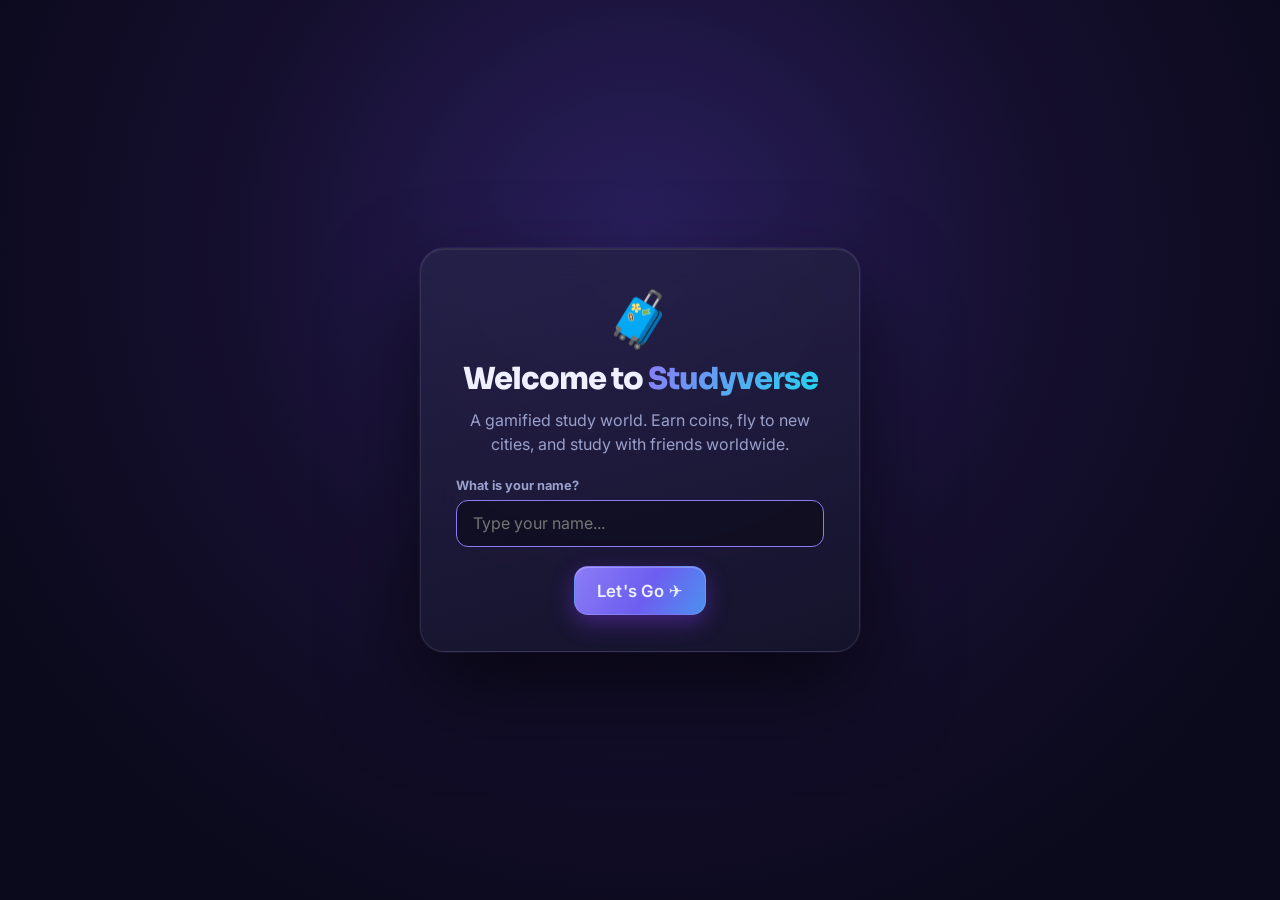
==== commit dcc8a178: "Polish visuals: glassmorphism UI, gradient sky, warmer world lighting - Add aesthetic CSS layer: fro" ====
--- a/studyverse-standalone.html
+++ b/studyverse-standalone.html
@@ -7,7 +7,7 @@
   <meta name="theme-color" content="#0f1020">
   <title>Studyverse — Study. Travel. Connect.</title>
   <link rel="preconnect" href="https://fonts.googleapis.com">
-  <link href="https://fonts.googleapis.com/css2?family=Inter:wght@400;600;700;800;900&display=swap" rel="stylesheet">
+  <link href="https://fonts.googleapis.com/css2?family=Inter:wght@400;600;700;800;900&family=Sora:wght@600;700;800&display=swap" rel="stylesheet">
   <style>
 /* ============================================================
    STUDYVERSE — styles
@@ -385,6 +385,151 @@
   .nav-btn .ni { font-size: 1.1rem; }
   .dash-hero { flex-direction: column; text-align: center; }
 }
+
+/* ============================================================
+   ✨ AESTHETIC ENHANCEMENT LAYER (overrides above)
+   ============================================================ */
+:root {
+  --accent: #8b7cf6;
+  --accent2: #22d3ee;
+  --pink: #f472b6;
+  --glass: rgba(28, 30, 58, 0.62);
+  --glass-brd: rgba(255, 255, 255, 0.10);
+  --glow: 0 0 0 1px rgba(255,255,255,.05), 0 10px 40px rgba(124,58,237,.18);
+}
+
+/* animated aurora behind everything (shows through glass) */
+body::before {
+  content: ""; position: fixed; inset: -20%; z-index: -1; pointer-events: none;
+  background:
+    radial-gradient(40% 50% at 18% 20%, rgba(139,124,246,.30), transparent 60%),
+    radial-gradient(45% 55% at 82% 22%, rgba(34,211,238,.22), transparent 60%),
+    radial-gradient(50% 60% at 50% 100%, rgba(244,114,182,.18), transparent 60%);
+  filter: blur(20px); animation: aurora 22s ease-in-out infinite alternate;
+}
+@keyframes aurora { 0%{transform:translate3d(0,0,0) scale(1)} 50%{transform:translate3d(2%,-2%,0) scale(1.08)} 100%{transform:translate3d(-2%,1%,0) scale(1.04)} }
+
+/* nicer scrollbars */
+* { scrollbar-width: thin; scrollbar-color: rgba(139,124,246,.5) transparent; }
+*::-webkit-scrollbar { width: 9px; height: 9px; }
+*::-webkit-scrollbar-thumb { background: linear-gradient(var(--accent), var(--accent2)); border-radius: 99px; border: 2px solid transparent; background-clip: padding-box; }
+*::-webkit-scrollbar-track { background: transparent; }
+
+/* display font for headings */
+h1, h2, h3, .ob-title, .ob-title-sm, .study-timer, .dash-big, .hud-logo, .results-card h2 {
+  font-family: 'Sora', 'Inter', system-ui, sans-serif;
+}
+
+/* glassy buttons + glow */
+.btn { border-color: var(--glass-brd); backdrop-filter: blur(6px); }
+.btn-primary {
+  background: linear-gradient(120deg, #8b7cf6, #6d5ef0 55%, #22d3ee 160%);
+  box-shadow: 0 8px 22px rgba(124,58,237,.40), inset 0 1px 0 rgba(255,255,255,.25);
+}
+.btn-primary:hover { box-shadow: 0 12px 30px rgba(124,58,237,.55), inset 0 1px 0 rgba(255,255,255,.3); }
+.btn-danger { box-shadow: 0 8px 22px rgba(239,68,68,.35); }
+.btn-lg { letter-spacing: .2px; }
+
+/* HUD chips — frosted with subtle glow */
+.hud-chip {
+  background: var(--glass); border-color: var(--glass-brd);
+  box-shadow: 0 8px 24px rgba(0,0,0,.32), inset 0 1px 0 rgba(255,255,255,.08);
+}
+.hud-logo { background: var(--glass); }
+.hud-nav {
+  background: var(--glass); border-color: var(--glass-brd);
+  box-shadow: 0 14px 44px rgba(0,0,0,.45), inset 0 1px 0 rgba(255,255,255,.07);
+}
+.nav-btn { transition: transform .14s, background .14s; }
+.nav-btn:hover { background: linear-gradient(160deg, rgba(139,124,246,.30), rgba(34,211,238,.18)); transform: translateY(-2px); }
+
+/* enter prompt — softer gradient + glow */
+#enter-prompt {
+  background: linear-gradient(120deg, rgba(139,124,246,.95), rgba(109,94,240,.95));
+  box-shadow: 0 12px 34px rgba(124,58,237,.55), inset 0 1px 0 rgba(255,255,255,.25);
+}
+
+/* joystick */
+#joystick { background: var(--glass); border-color: var(--glass-brd); backdrop-filter: blur(8px); }
+#joystick-stick { background: linear-gradient(160deg, #8b7cf6, #22d3ee); box-shadow: 0 6px 18px rgba(124,58,237,.5); }
+
+/* onboarding card — deeper glass + ring */
+#onboarding { background: radial-gradient(circle at 50% 28%, #2a1f5e 0%, #150f2e 45%, #0b0a1c 80%); }
+#onboarding-card {
+  background: linear-gradient(165deg, rgba(38,34,72,.82), rgba(22,20,44,.86));
+  border: 1px solid var(--glass-brd); backdrop-filter: blur(18px);
+  box-shadow: 0 40px 90px rgba(0,0,0,.6), inset 0 1px 0 rgba(255,255,255,.08), 0 0 0 1px rgba(139,124,246,.12);
+}
+.ob-input { background: rgba(13,12,28,.7); border-color: var(--glass-brd); }
+.swatch { box-shadow: inset 0 1px 0 rgba(255,255,255,.15); }
+
+/* toasts */
+.toast {
+  background: var(--glass); border-color: var(--glass-brd); backdrop-filter: blur(14px);
+  box-shadow: 0 14px 40px rgba(0,0,0,.5), inset 0 1px 0 rgba(255,255,255,.08);
+}
+
+/* panel — frosted glass with gradient header accent */
+.panel-inner {
+  background: linear-gradient(180deg, rgba(26,24,52,.92), rgba(18,17,38,.94));
+  border: 1px solid var(--glass-brd); backdrop-filter: blur(20px);
+  box-shadow: 0 40px 100px rgba(0,0,0,.6), inset 0 1px 0 rgba(255,255,255,.06);
+}
+.panel-head { background: linear-gradient(120deg, rgba(139,124,246,.16), rgba(34,211,238,.07)); }
+.panel-head h2 { letter-spacing: -.3px; }
+
+/* universal soft cards: gradient surface, hover lift */
+.dash-card, .shop-item, .quest-card, .dest-card, .bg-card, .dur-card, .rstat,
+.pp-stat, .stamp, .friend-row, .board-row, .part-chip, .cbubble, .results-card, .hero-phone {
+  background-image: linear-gradient(165deg, rgba(255,255,255,.045), rgba(255,255,255,0));
+}
+.dash-card, .shop-item { box-shadow: 0 10px 28px rgba(0,0,0,.28); transition: transform .16s, box-shadow .16s, border-color .16s; }
+.dash-card:hover, .shop-item:hover { transform: translateY(-3px); box-shadow: 0 18px 40px rgba(124,58,237,.22); border-color: rgba(139,124,246,.4); }
+.shop-emoji { box-shadow: inset 0 1px 0 rgba(255,255,255,.18), 0 4px 12px rgba(0,0,0,.25); }
+.dur-card, .dest-card, .bg-card { transition: transform .14s, border-color .14s, background .14s; }
+.dur-card:hover, .dest-card:hover, .bg-card:hover { transform: translateY(-2px); }
+
+/* selected states glow */
+.dur-card.sel, .dest-card.sel, .bg-card.sel {
+  background: linear-gradient(160deg, rgba(139,124,246,.28), rgba(34,211,238,.12));
+  box-shadow: 0 0 0 1px rgba(139,124,246,.5), 0 10px 26px rgba(124,58,237,.3);
+}
+
+/* dashboard hero — gradient spotlight */
+.dash-hero {
+  background: linear-gradient(135deg, rgba(139,124,246,.22), rgba(34,211,238,.12) 60%, rgba(244,114,182,.10));
+  border-color: rgba(139,124,246,.30);
+}
+.dash-pills span { background: rgba(255,255,255,.07); box-shadow: inset 0 1px 0 rgba(255,255,255,.1); }
+.dash-cta { background: linear-gradient(135deg, rgba(139,124,246,.28), rgba(34,211,238,.16)); border-color: rgba(139,124,246,.35); }
+
+/* study session glass */
+.study-route, .study-bg-tag, .study-center, .part-chip {
+  background: var(--glass); border-color: var(--glass-brd); backdrop-filter: blur(14px);
+}
+.study-center { box-shadow: 0 22px 60px rgba(0,0,0,.45), inset 0 1px 0 rgba(255,255,255,.08); }
+.study-timer { text-shadow: 0 0 30px rgba(139,124,246,.5); letter-spacing: -2px; }
+.study-progress-fill, .quest-fill, .ob-walk-fill { background: linear-gradient(90deg, #8b7cf6, #22d3ee); box-shadow: 0 0 12px rgba(34,211,238,.5); }
+
+/* results pop */
+.results-card { background: linear-gradient(170deg, rgba(30,27,60,.95), rgba(18,17,38,.96)); border-color: var(--glass-brd); backdrop-filter: blur(20px); }
+.results-emoji { filter: drop-shadow(0 8px 20px rgba(139,124,246,.5)); }
+
+/* chat glass */
+#chat-panel { background: linear-gradient(180deg, rgba(24,22,48,.94), rgba(16,15,34,.96)); backdrop-filter: blur(20px); border-left-color: var(--glass-brd); }
+.cbubble.me { background: linear-gradient(120deg, #8b7cf6, #6d5ef0); box-shadow: 0 6px 16px rgba(124,58,237,.35); }
+.chead { box-shadow: inset 0 1px 0 rgba(255,255,255,.2), 0 3px 8px rgba(0,0,0,.3); }
+
+/* tabs active glow */
+.tab.active, .ctab.active { background: linear-gradient(120deg, #8b7cf6, #6d5ef0); box-shadow: 0 6px 16px rgba(124,58,237,.4); }
+
+/* friend status dot glow */
+.friend-dot.on { box-shadow: 0 0 8px var(--good), 0 0 2px var(--good); }
+.friend-av, .profile-av { box-shadow: inset 0 1px 0 rgba(255,255,255,.2), 0 4px 12px rgba(0,0,0,.3); }
+
+/* subtle fade-in for opened panels/cards */
+@keyframes fadeUp { from { opacity:0; transform: translateY(8px);} to {opacity:1; transform: translateY(0);} }
+#panel.open .dash-card, #panel.open .shop-item, #panel.open .quest-card { animation: fadeUp .35s ease both; }
 
 </style>
 </head>
@@ -647,7 +792,7 @@
   let keys = {};
   let joy = { x: 0, y: 0 };
   let studyChars = [];          // {group, state} in study scene
-  let hemi, sun, skyMesh;       // world lighting
+  let hemi, sun, skyMesh, skyTex, sunGlow; // world lighting
 
   // -------- text sprite helper -------------------------------------
   function makeLabel(text, opts) {
@@ -840,20 +985,38 @@
     worldScene = new THREE.Scene();
     worldScene.fog = new THREE.Fog('#bcd4e6', 28, 80);
 
-    // sky dome
-    const skyGeo = new THREE.SphereGeometry(120, 16, 16);
-    const skyMat = new THREE.MeshBasicMaterial({ color: '#9ec9e8', side: THREE.BackSide });
-    skyMesh = new THREE.Mesh(skyGeo, skyMat); worldScene.add(skyMesh);
-
-    hemi = new THREE.HemisphereLight('#ffffff', '#4a6b4a', 0.9); worldScene.add(hemi);
-    sun = new THREE.DirectionalLight('#ffffff', 0.8); sun.position.set(10, 20, 8); worldScene.add(sun);
-
-    // ground
-    const ground = new THREE.Mesh(new THREE.CircleGeometry(60, 48),
-      new THREE.MeshStandardMaterial({ color: '#6cb46c', roughness: 1 }));
+    // gradient sky dome (canvas texture, repainted by day/night)
+    const skyCv = document.createElement('canvas'); skyCv.width = 8; skyCv.height = 256;
+    skyTex = new THREE.CanvasTexture(skyCv);
+    skyMesh = new THREE.Mesh(new THREE.SphereGeometry(140, 24, 16),
+      new THREE.MeshBasicMaterial({ map: skyTex, side: THREE.BackSide, fog: false }));
+    skyMesh.userData.cv = skyCv; worldScene.add(skyMesh);
+    paintSky('#a9d8f5', '#dfeffb');
+
+    // soft sun glow
+    const sunCv = document.createElement('canvas'); sunCv.width = sunCv.height = 128;
+    const sctx = sunCv.getContext('2d');
+    const sg = sctx.createRadialGradient(64, 64, 0, 64, 64, 64);
+    sg.addColorStop(0, 'rgba(255,250,230,0.95)'); sg.addColorStop(0.4, 'rgba(255,240,200,0.5)'); sg.addColorStop(1, 'rgba(255,240,200,0)');
+    sctx.fillStyle = sg; sctx.fillRect(0, 0, 128, 128);
+    sunGlow = new THREE.Sprite(new THREE.SpriteMaterial({ map: new THREE.CanvasTexture(sunCv), transparent: true, depthWrite: false, fog: false }));
+    sunGlow.scale.set(34, 34, 1); sunGlow.position.set(34, 34, -70); worldScene.add(sunGlow);
+
+    hemi = new THREE.HemisphereLight('#ffffff', '#5a7a55', 1.05); worldScene.add(hemi);
+    sun = new THREE.DirectionalLight('#fff6e0', 0.95); sun.position.set(14, 24, 10); worldScene.add(sun);
+    const fill = new THREE.DirectionalLight('#cfe0ff', 0.3); fill.position.set(-12, 10, -8); worldScene.add(fill);
+
+    // ground (soft radial gradient texture)
+    const gCv = document.createElement('canvas'); gCv.width = gCv.height = 256;
+    const gctx = gCv.getContext('2d');
+    const gg = gctx.createRadialGradient(128, 128, 20, 128, 128, 140);
+    gg.addColorStop(0, '#86c98a'); gg.addColorStop(0.6, '#72bd78'); gg.addColorStop(1, '#5fa869');
+    gctx.fillStyle = gg; gctx.fillRect(0, 0, 256, 256);
+    const ground = new THREE.Mesh(new THREE.CircleGeometry(60, 64),
+      new THREE.MeshStandardMaterial({ map: new THREE.CanvasTexture(gCv), roughness: 0.95 }));
     ground.rotation.x = -Math.PI / 2; worldScene.add(ground);
     // paths (cross)
-    const pathMat = new THREE.MeshStandardMaterial({ color: '#c8b88a', roughness: 1 });
+    const pathMat = new THREE.MeshStandardMaterial({ color: '#d8c79a', roughness: 0.9 });
     const pathH = new THREE.Mesh(new THREE.PlaneGeometry(80, 4), pathMat);
     pathH.rotation.x = -Math.PI / 2; pathH.position.y = 0.01; worldScene.add(pathH);
     const pathV = new THREE.Mesh(new THREE.PlaneGeometry(4, 80), pathMat);
@@ -930,18 +1093,35 @@
     });
   }
 
+  function paintSky(top, bottom) {
+    if (!skyMesh) return;
+    const cv = skyMesh.userData.cv, ctx = cv.getContext('2d');
+    const g = ctx.createLinearGradient(0, 0, 0, cv.height);
+    g.addColorStop(0, top); g.addColorStop(0.55, mix(top, bottom, 0.5)); g.addColorStop(1, bottom);
+    ctx.fillStyle = g; ctx.fillRect(0, 0, cv.width, cv.height);
+    skyTex.needsUpdate = true;
+  }
+  function mix(a, b, t) {
+    const pa = parseInt(a.slice(1), 16), pb = parseInt(b.slice(1), 16);
+    const r = Math.round(((pa >> 16) & 255) * (1 - t) + ((pb >> 16) & 255) * t);
+    const gg = Math.round(((pa >> 8) & 255) * (1 - t) + ((pb >> 8) & 255) * t);
+    const bl = Math.round((pa & 255) * (1 - t) + (pb & 255) * t);
+    return '#' + ((1 << 24) + (r << 16) + (gg << 8) + bl).toString(16).slice(1);
+  }
+
   function updateDayNight() {
     if (!skyMesh) return;
     const h = new Date().getHours() + new Date().getMinutes() / 60;
-    let top, intensity, sunColor, fogColor;
-    if (h >= 6 && h < 9) { top = '#fcd9a8'; intensity = 0.7; sunColor = '#ffe0b0'; fogColor = '#ffe8cc'; }     // dawn
-    else if (h >= 9 && h < 17) { top = '#9ec9e8'; intensity = 1.0; sunColor = '#ffffff'; fogColor = '#bcd4e6'; } // day
-    else if (h >= 17 && h < 20) { top = '#f7a072'; intensity = 0.7; sunColor = '#ff9a5a'; fogColor = '#f3b58a'; } // dusk
-    else { top = '#1a2350'; intensity = 0.35; sunColor = '#7a8bd0'; fogColor = '#1a2340'; }                       // night
-    skyMesh.material.color.set(top);
+    let top, bottom, intensity, sunColor, fogColor, glow;
+    if (h >= 5.5 && h < 9) { top = '#f9c79a'; bottom = '#ffe6cf'; intensity = 0.85; sunColor = '#ffe0b0'; fogColor = '#ffe3c8'; glow = '#ffd9a0'; }   // dawn
+    else if (h >= 9 && h < 17) { top = '#7fbef0'; bottom = '#d8eefb'; intensity = 1.15; sunColor = '#fff6e0'; fogColor = '#cfe6f5'; glow = '#fff3cf'; } // day
+    else if (h >= 17 && h < 20) { top = '#ef7d7a'; bottom = '#ffce8f'; intensity = 0.85; sunColor = '#ff9a5a'; fogColor = '#f6b487'; glow = '#ffb066'; } // dusk
+    else { top = '#10173f'; bottom = '#3a2a66'; intensity = 0.5; sunColor = '#9aa8e0'; fogColor = '#171f44'; glow = '#3a3a7a'; }                          // night
+    paintSky(top, bottom);
     if (worldScene.fog) worldScene.fog.color.set(fogColor);
     if (hemi) hemi.intensity = intensity;
     if (sun) { sun.intensity = intensity * 0.9; sun.color.set(sunColor); }
+    if (sunGlow) sunGlow.material.color.set(glow);
   }
 
   // -------- study scene --------------------------------------------
